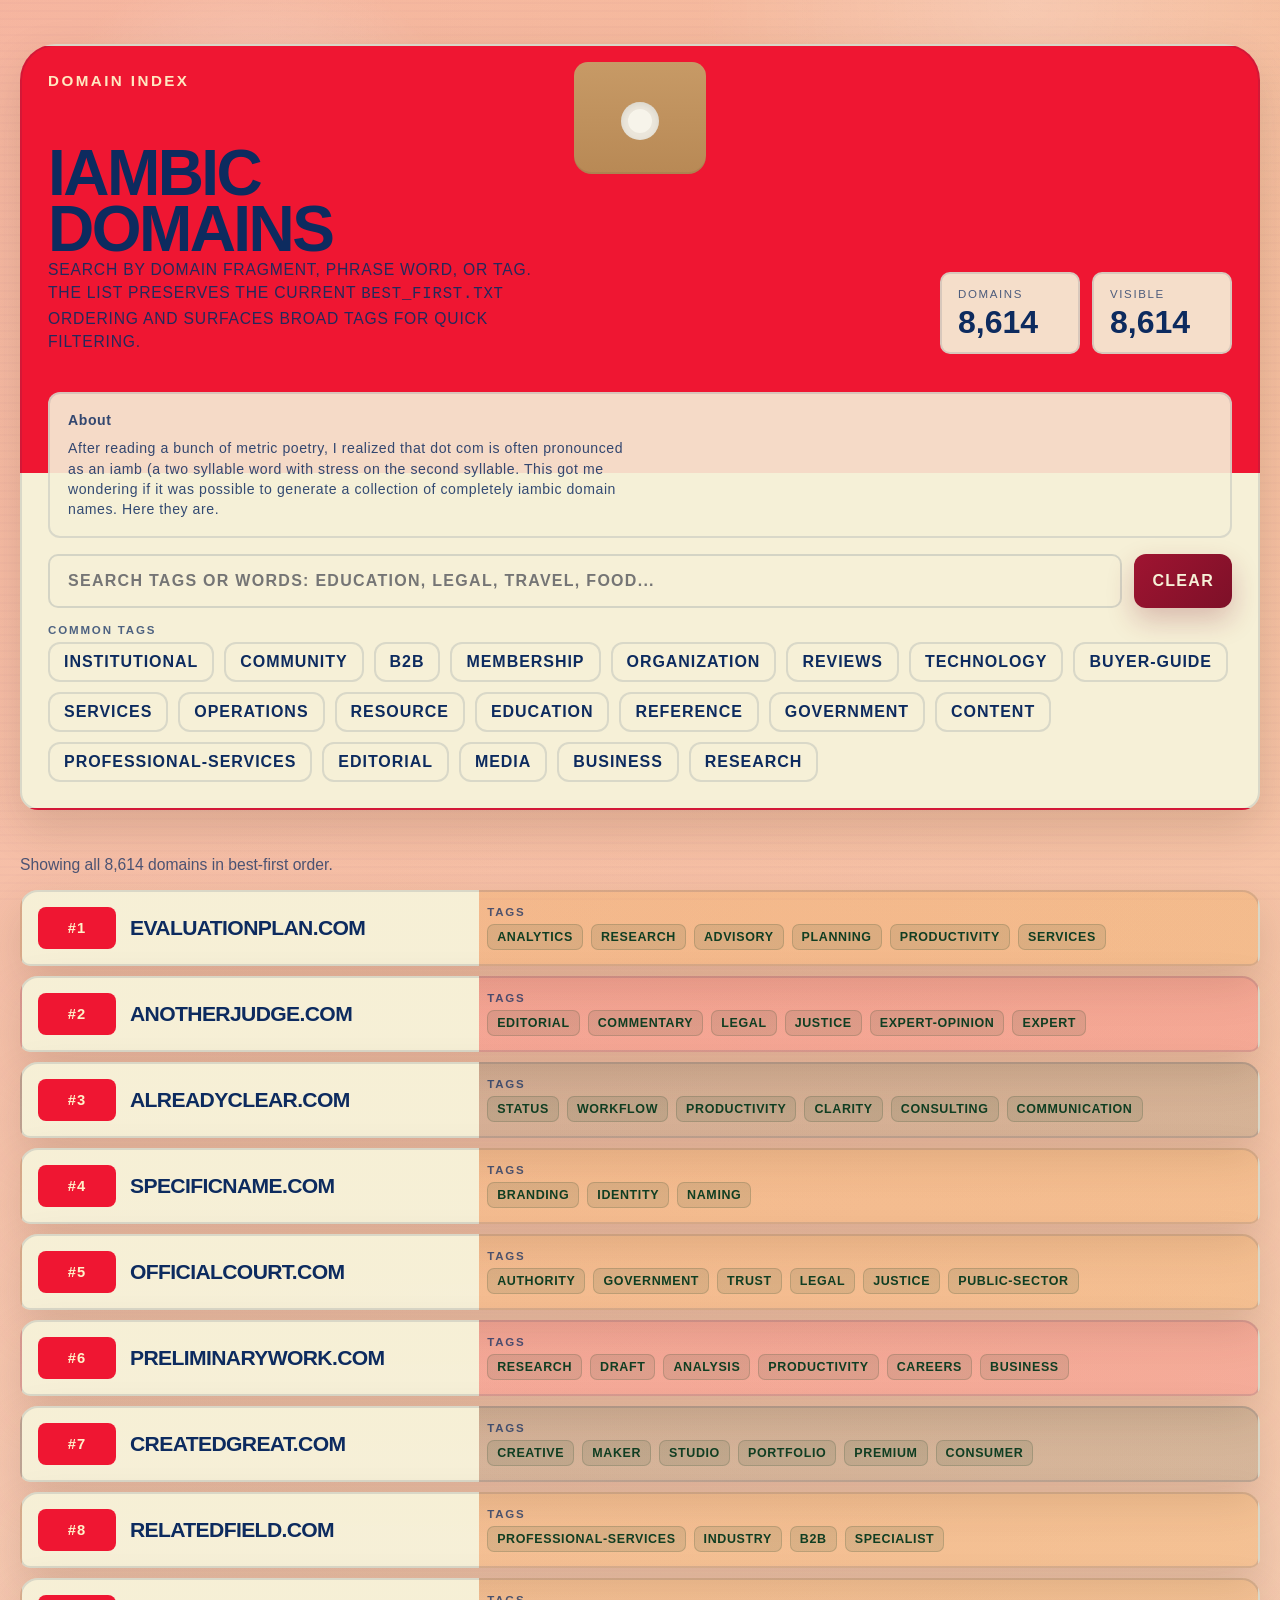
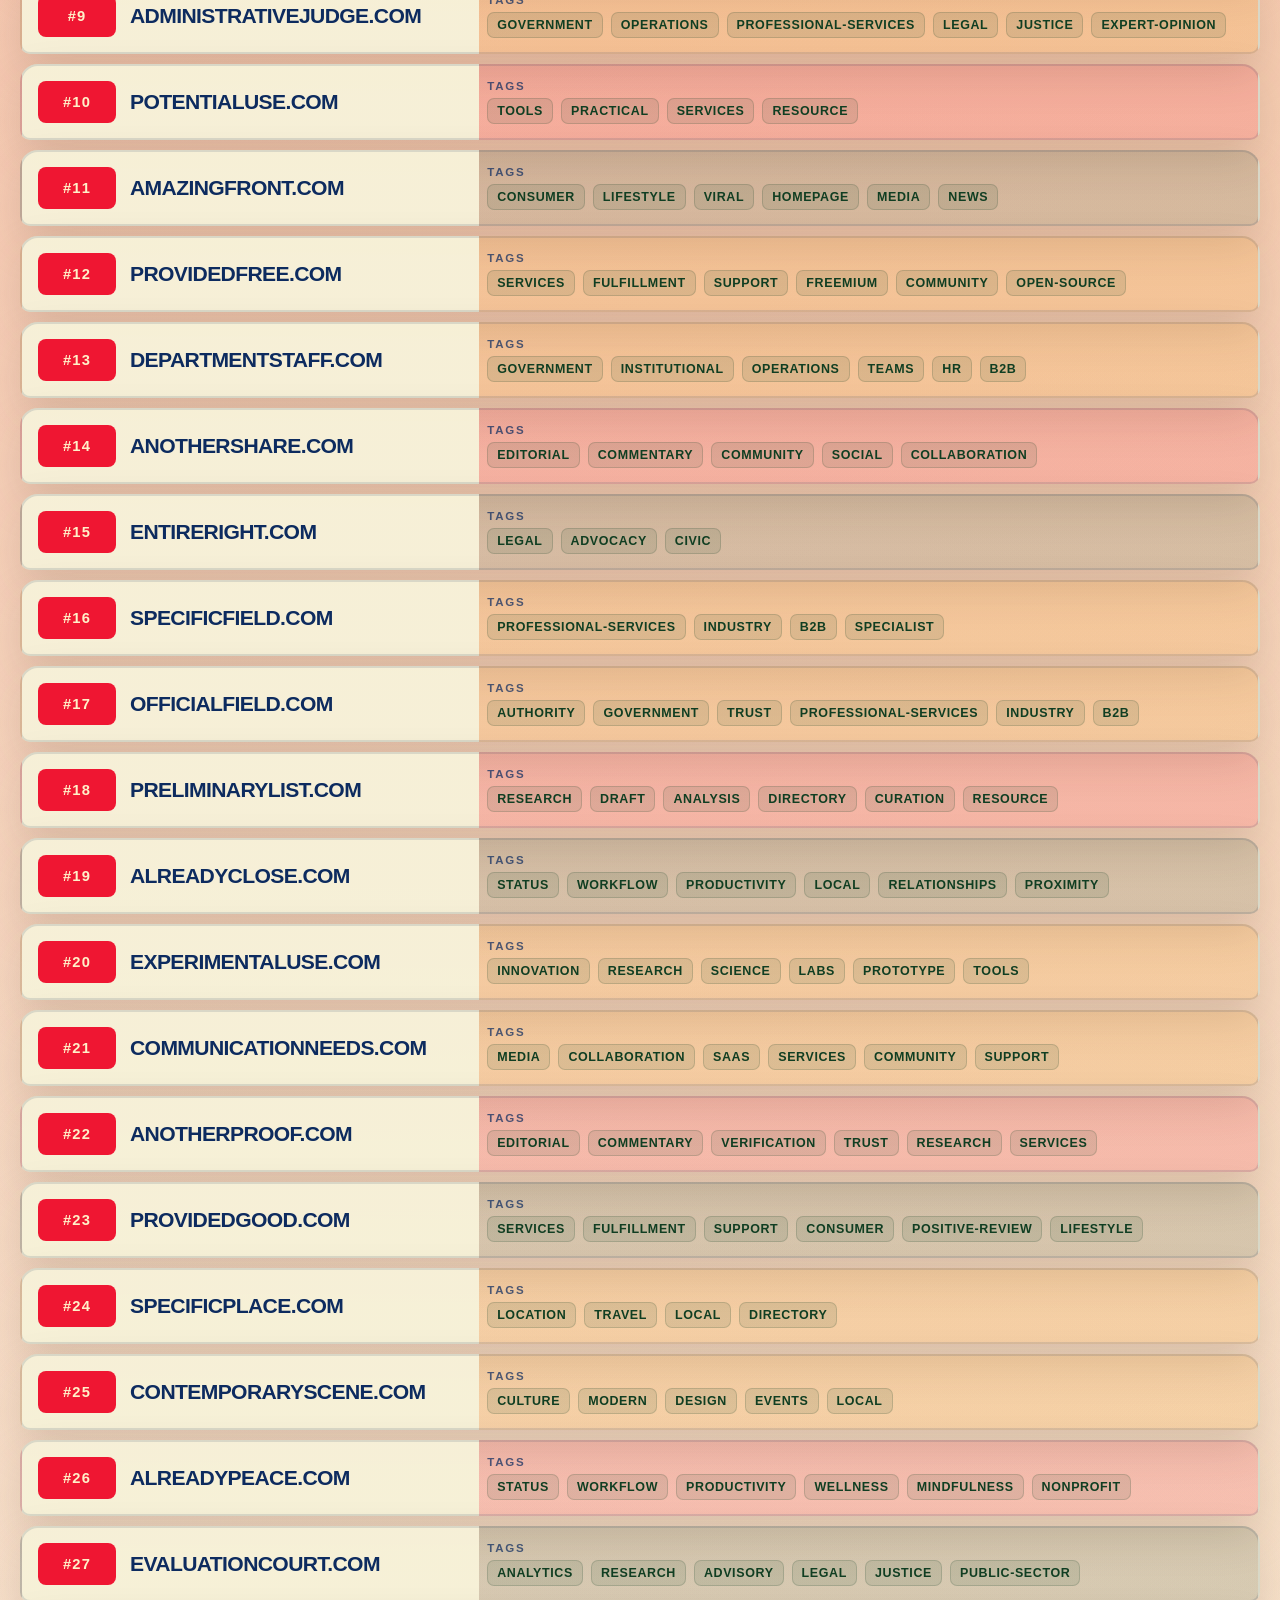
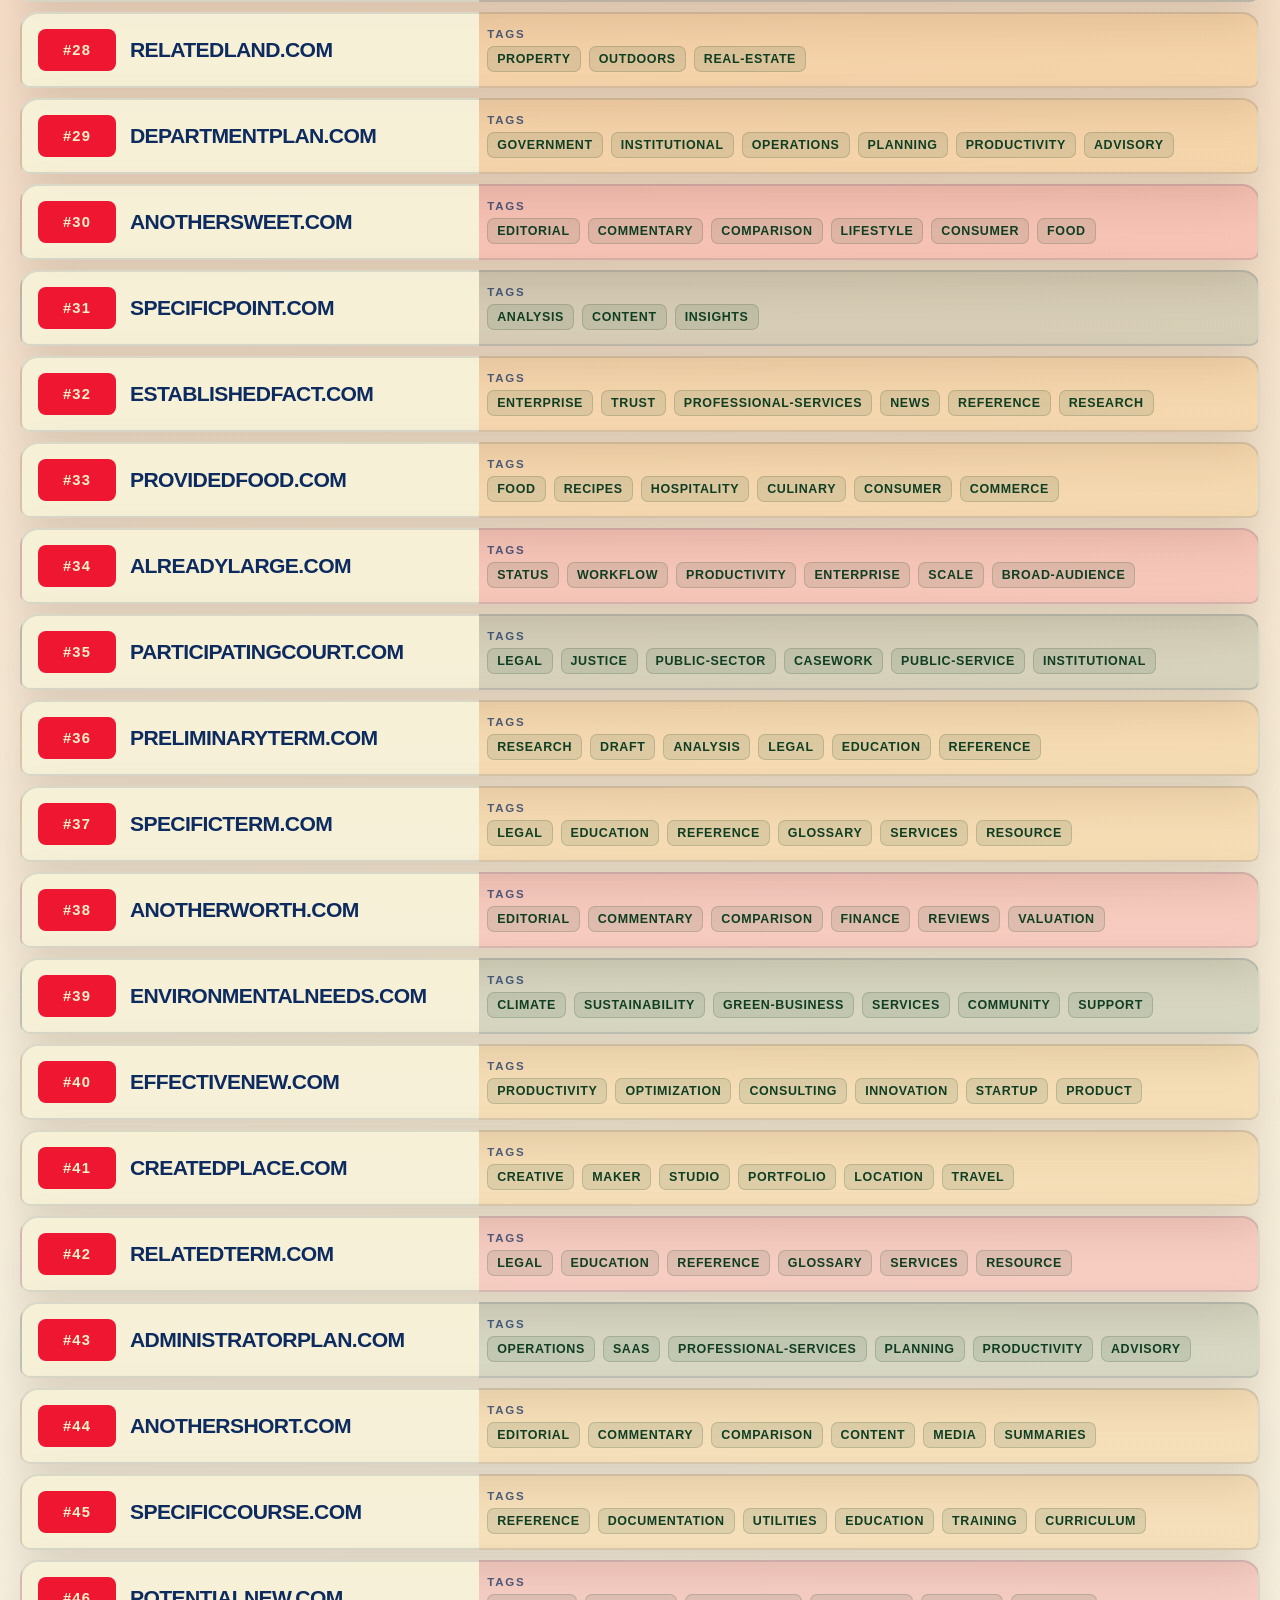
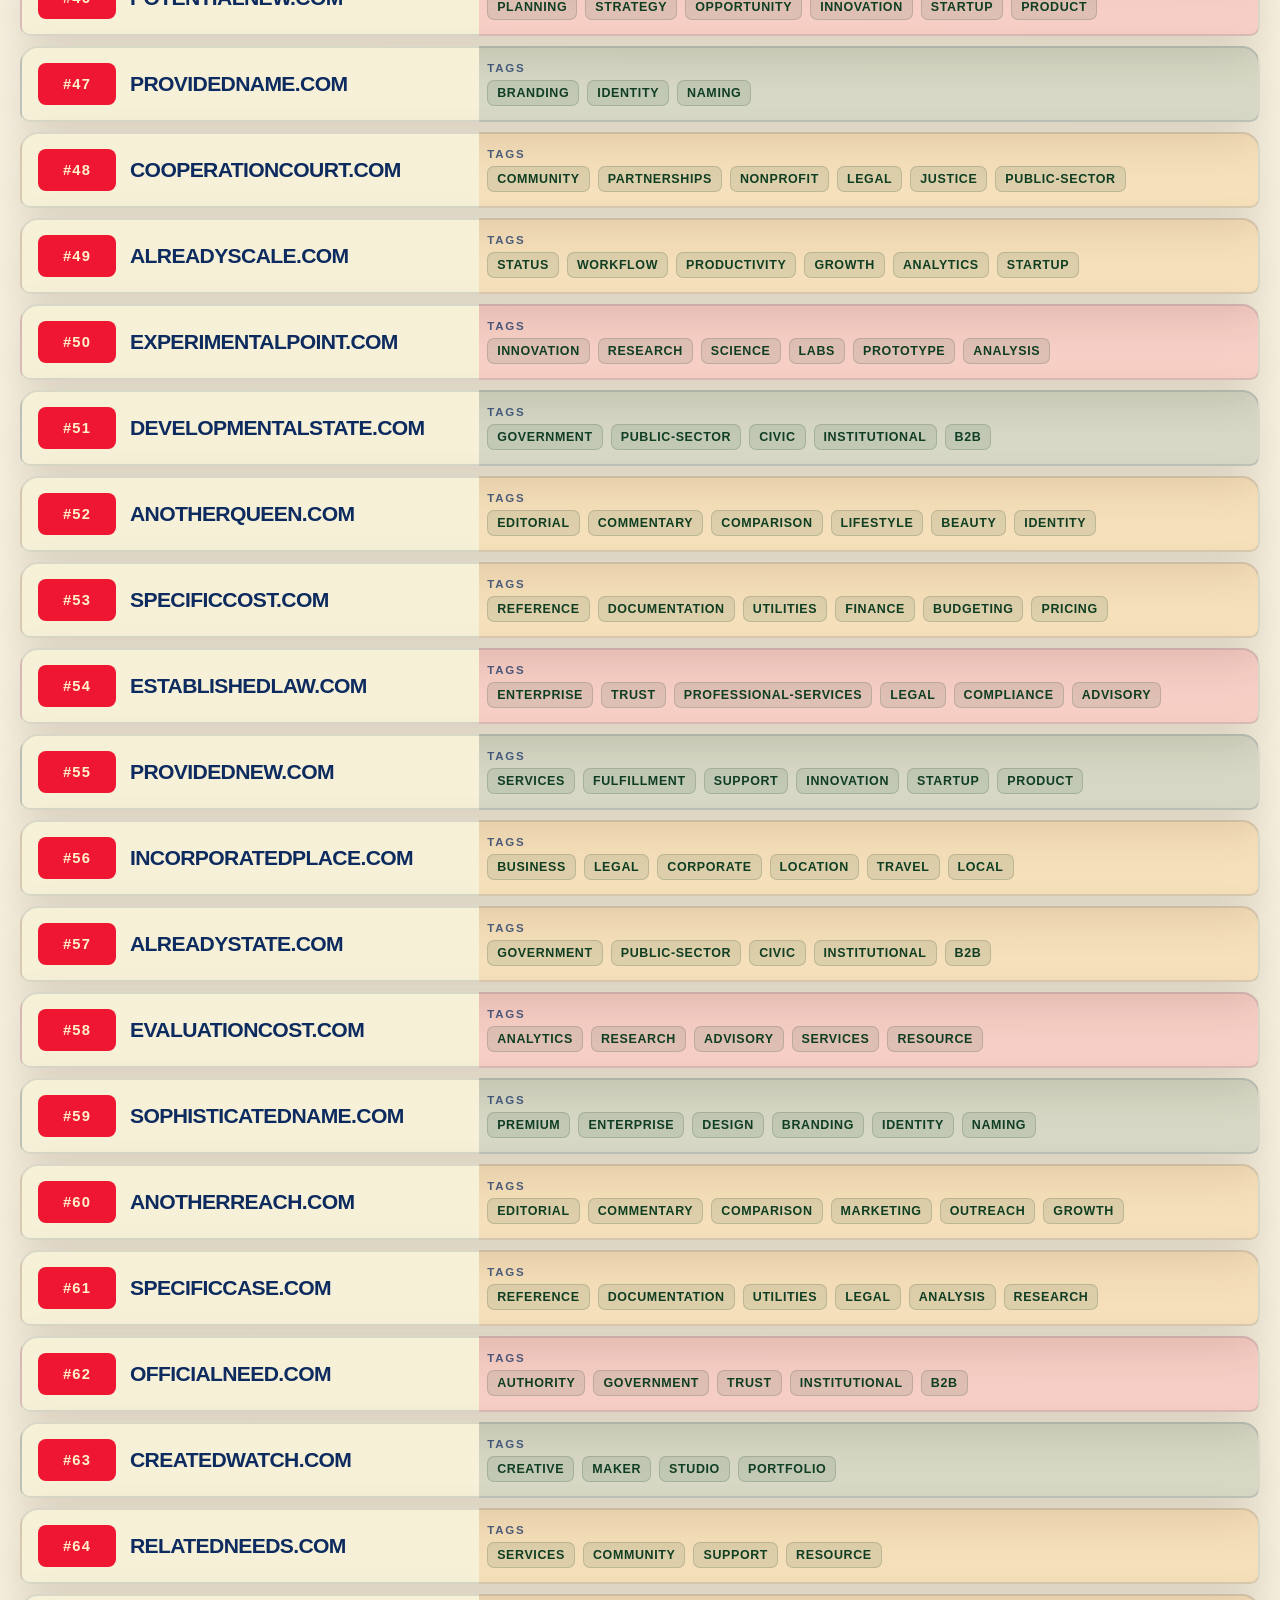
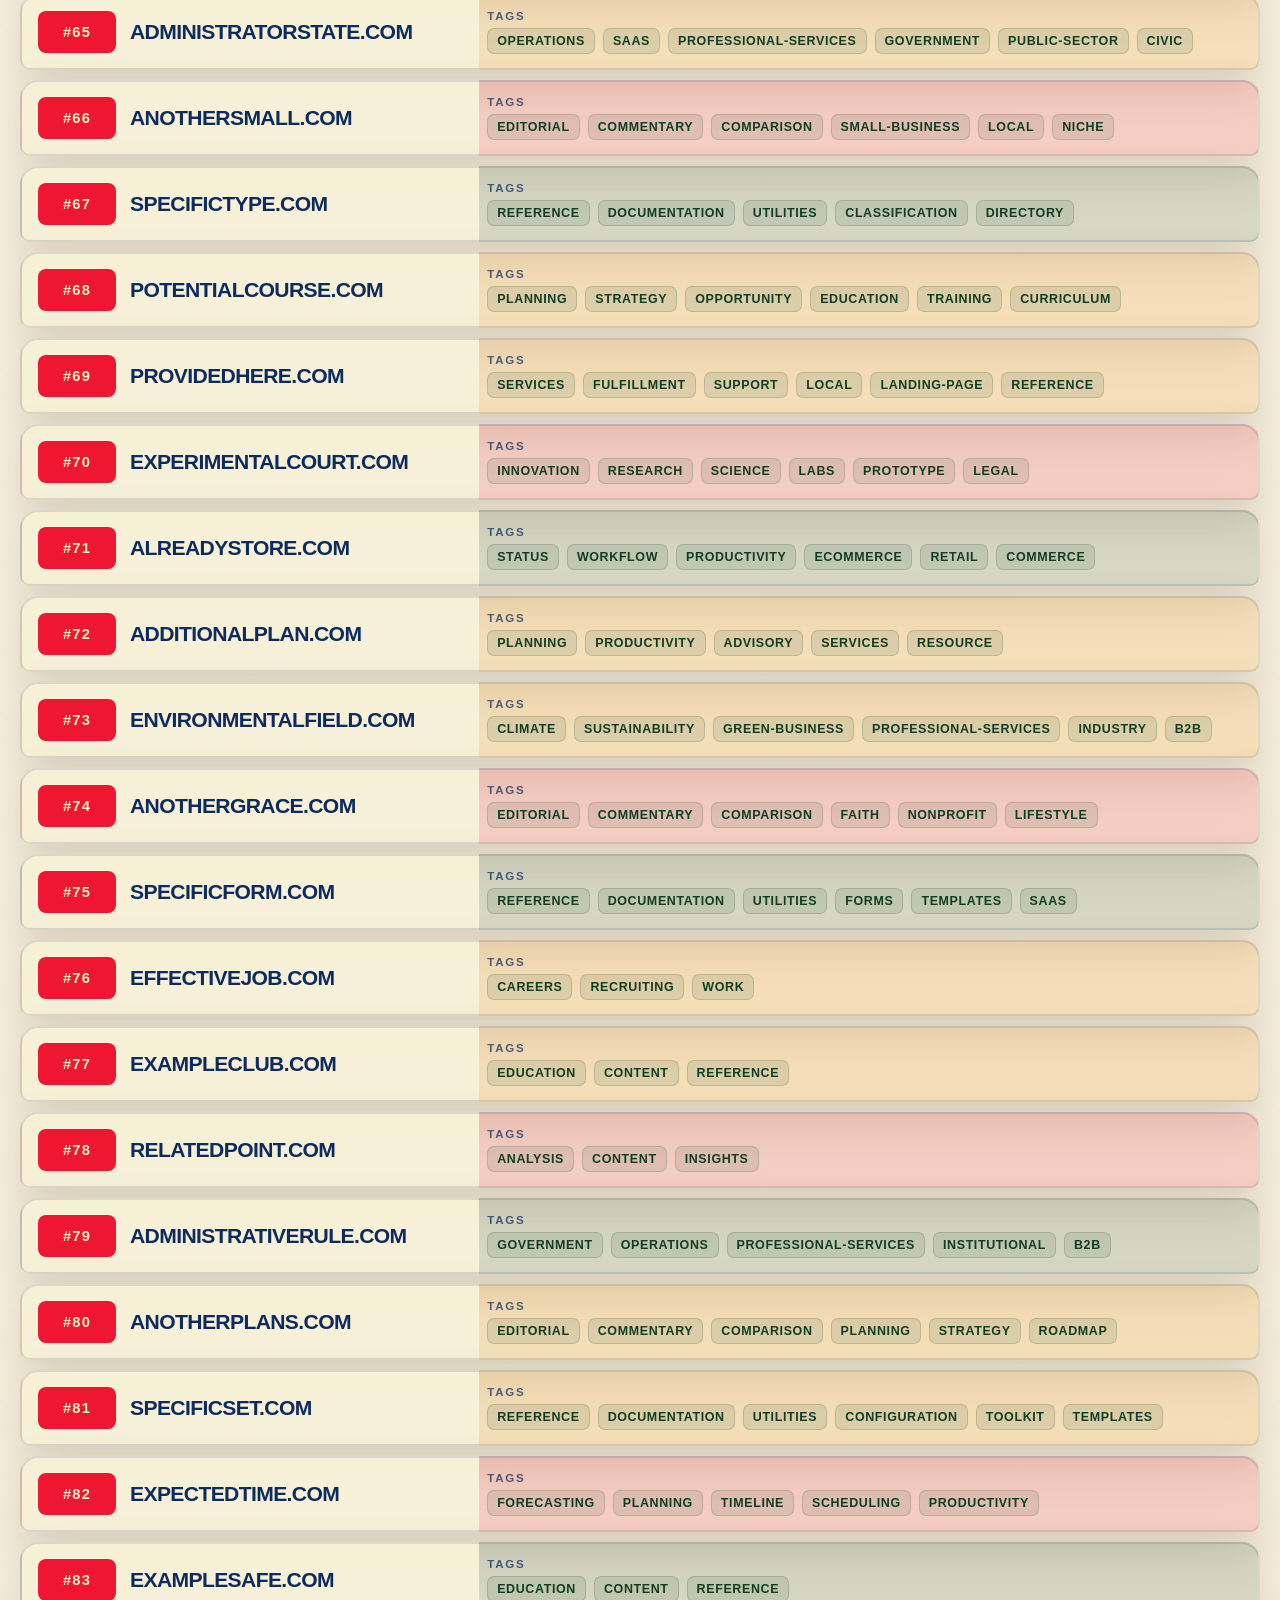
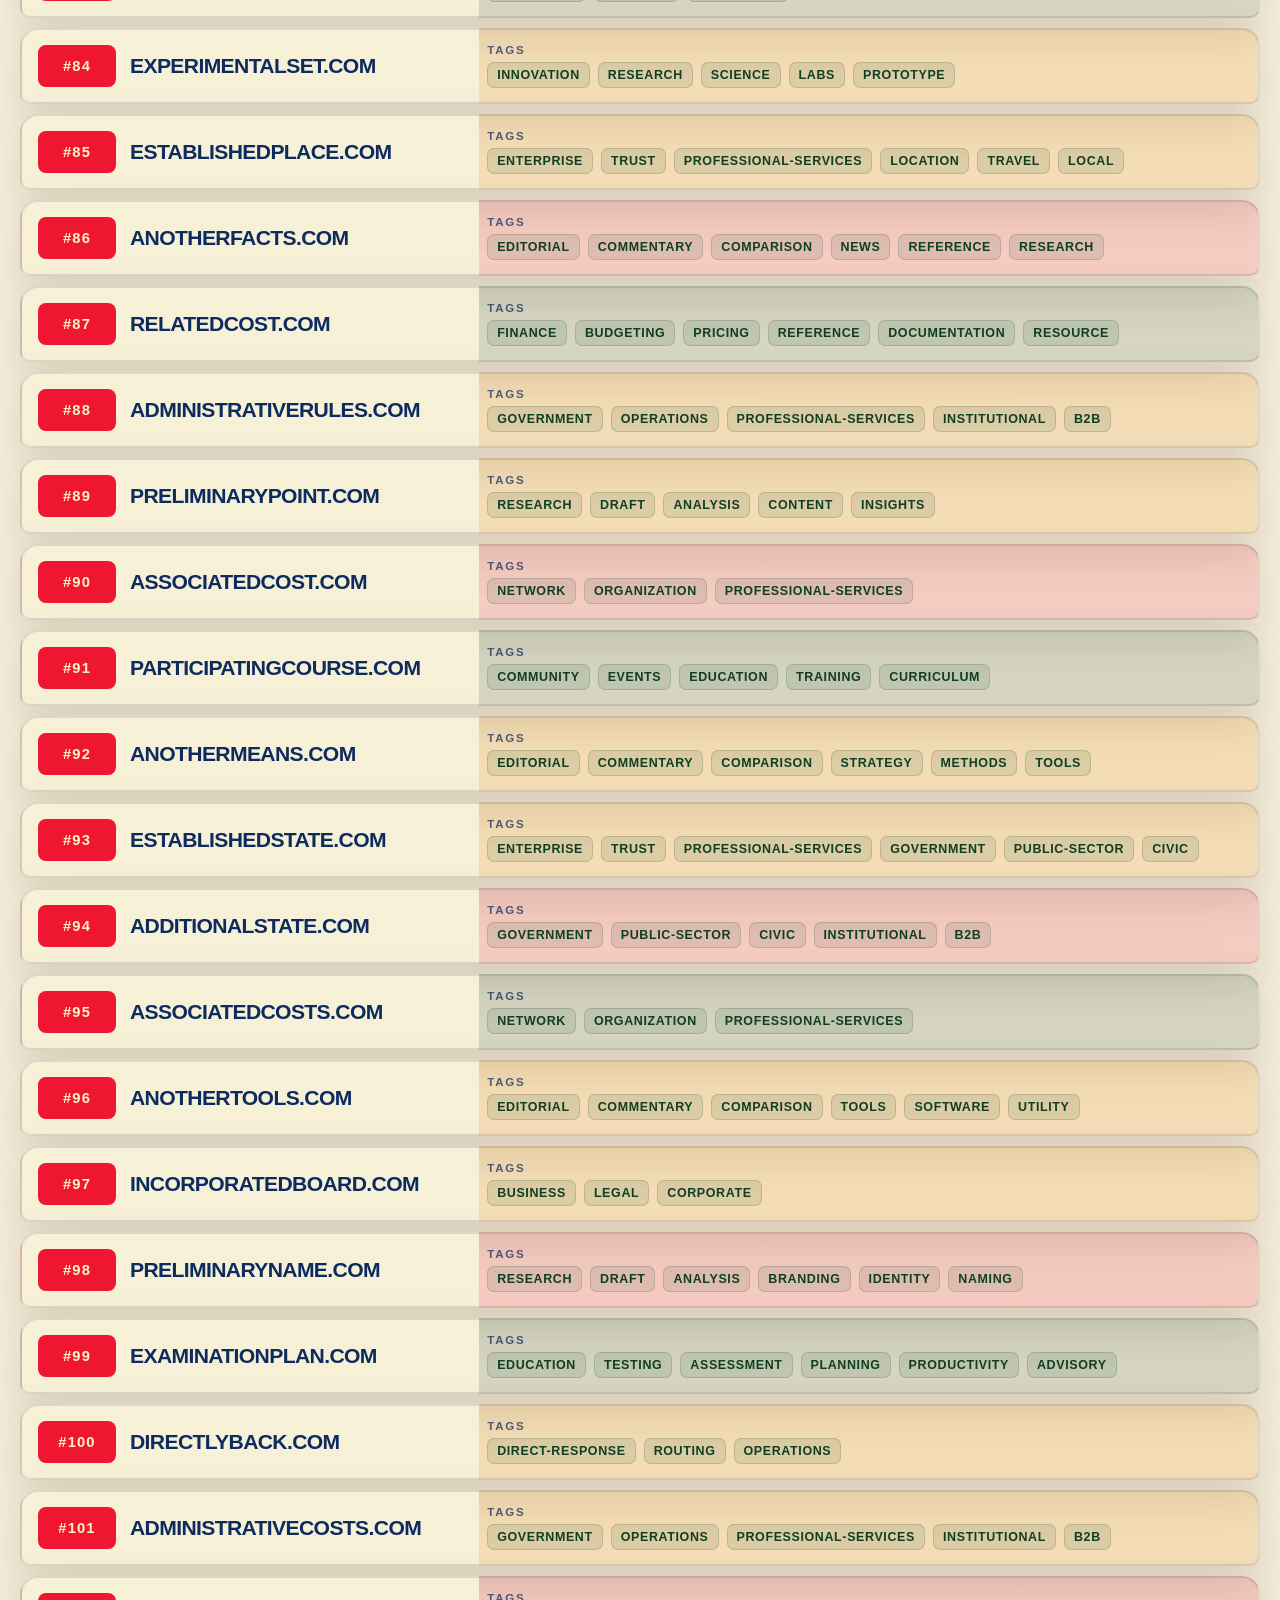
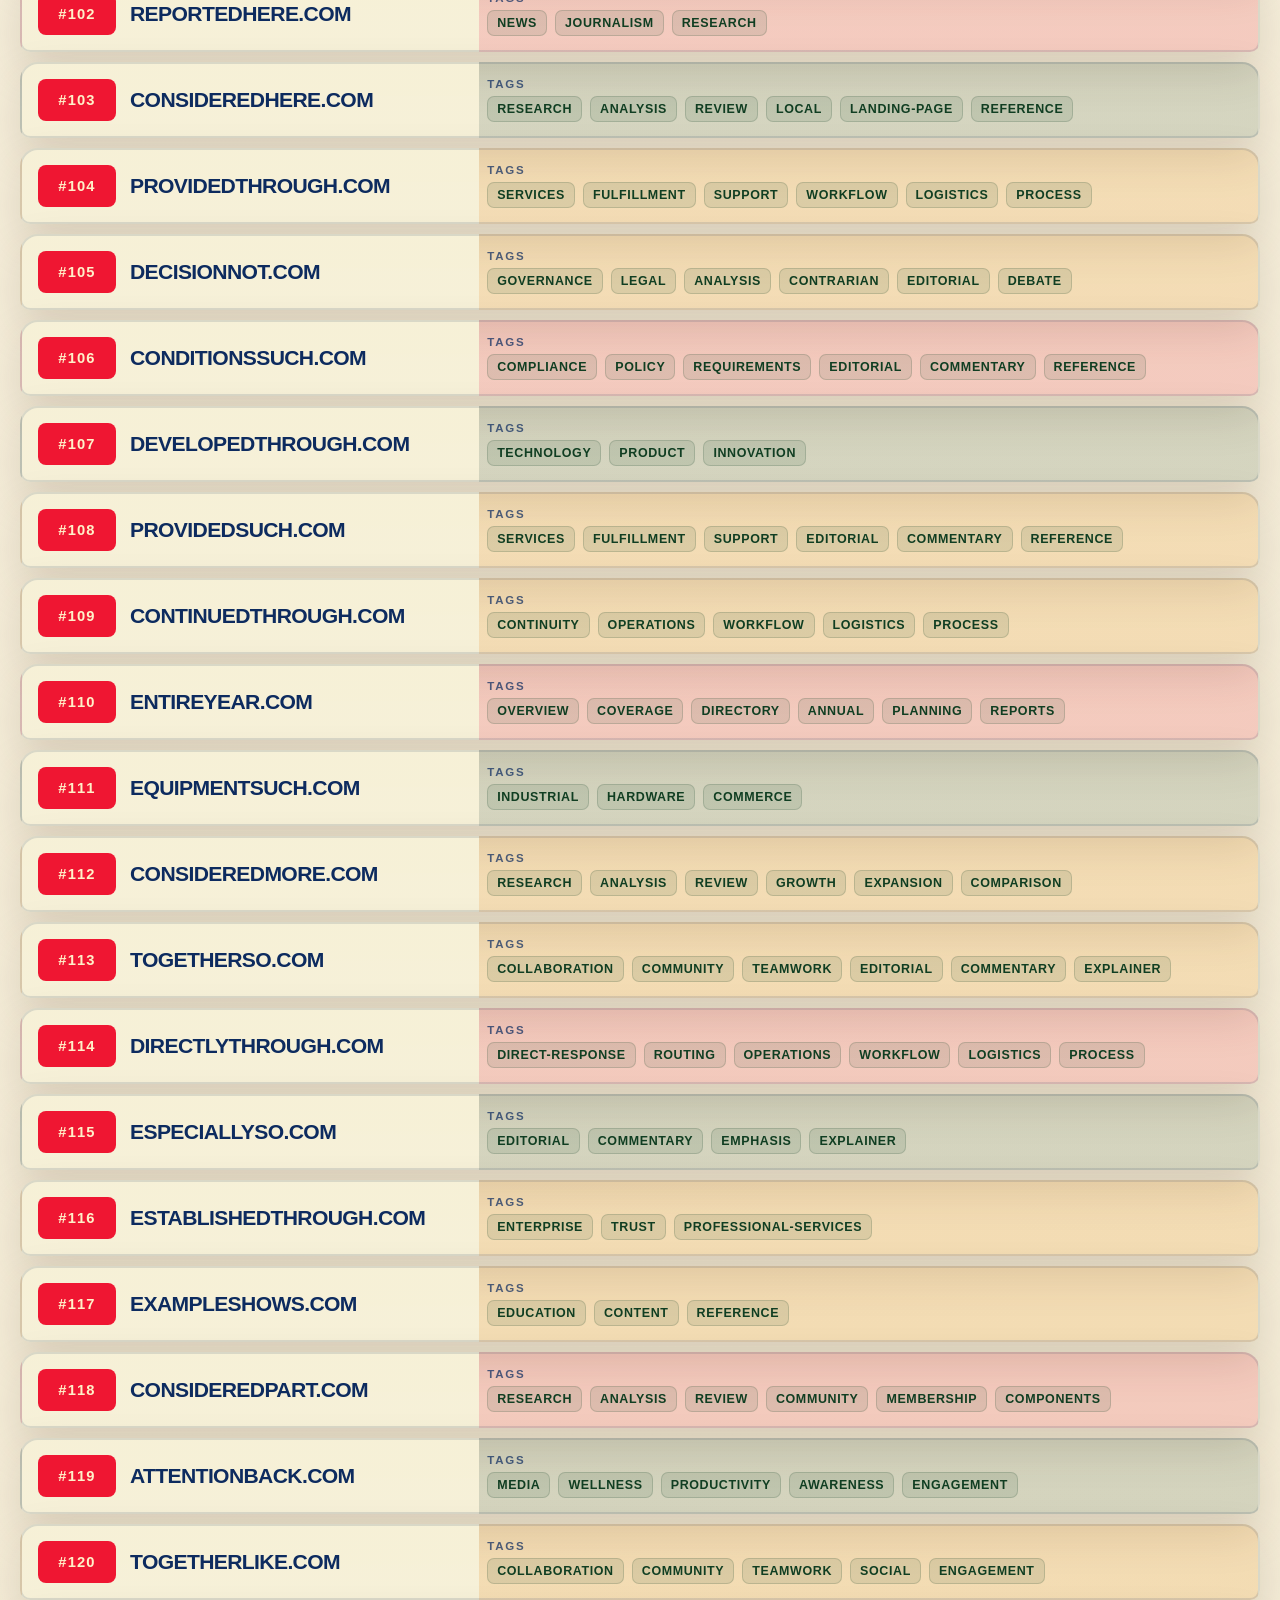
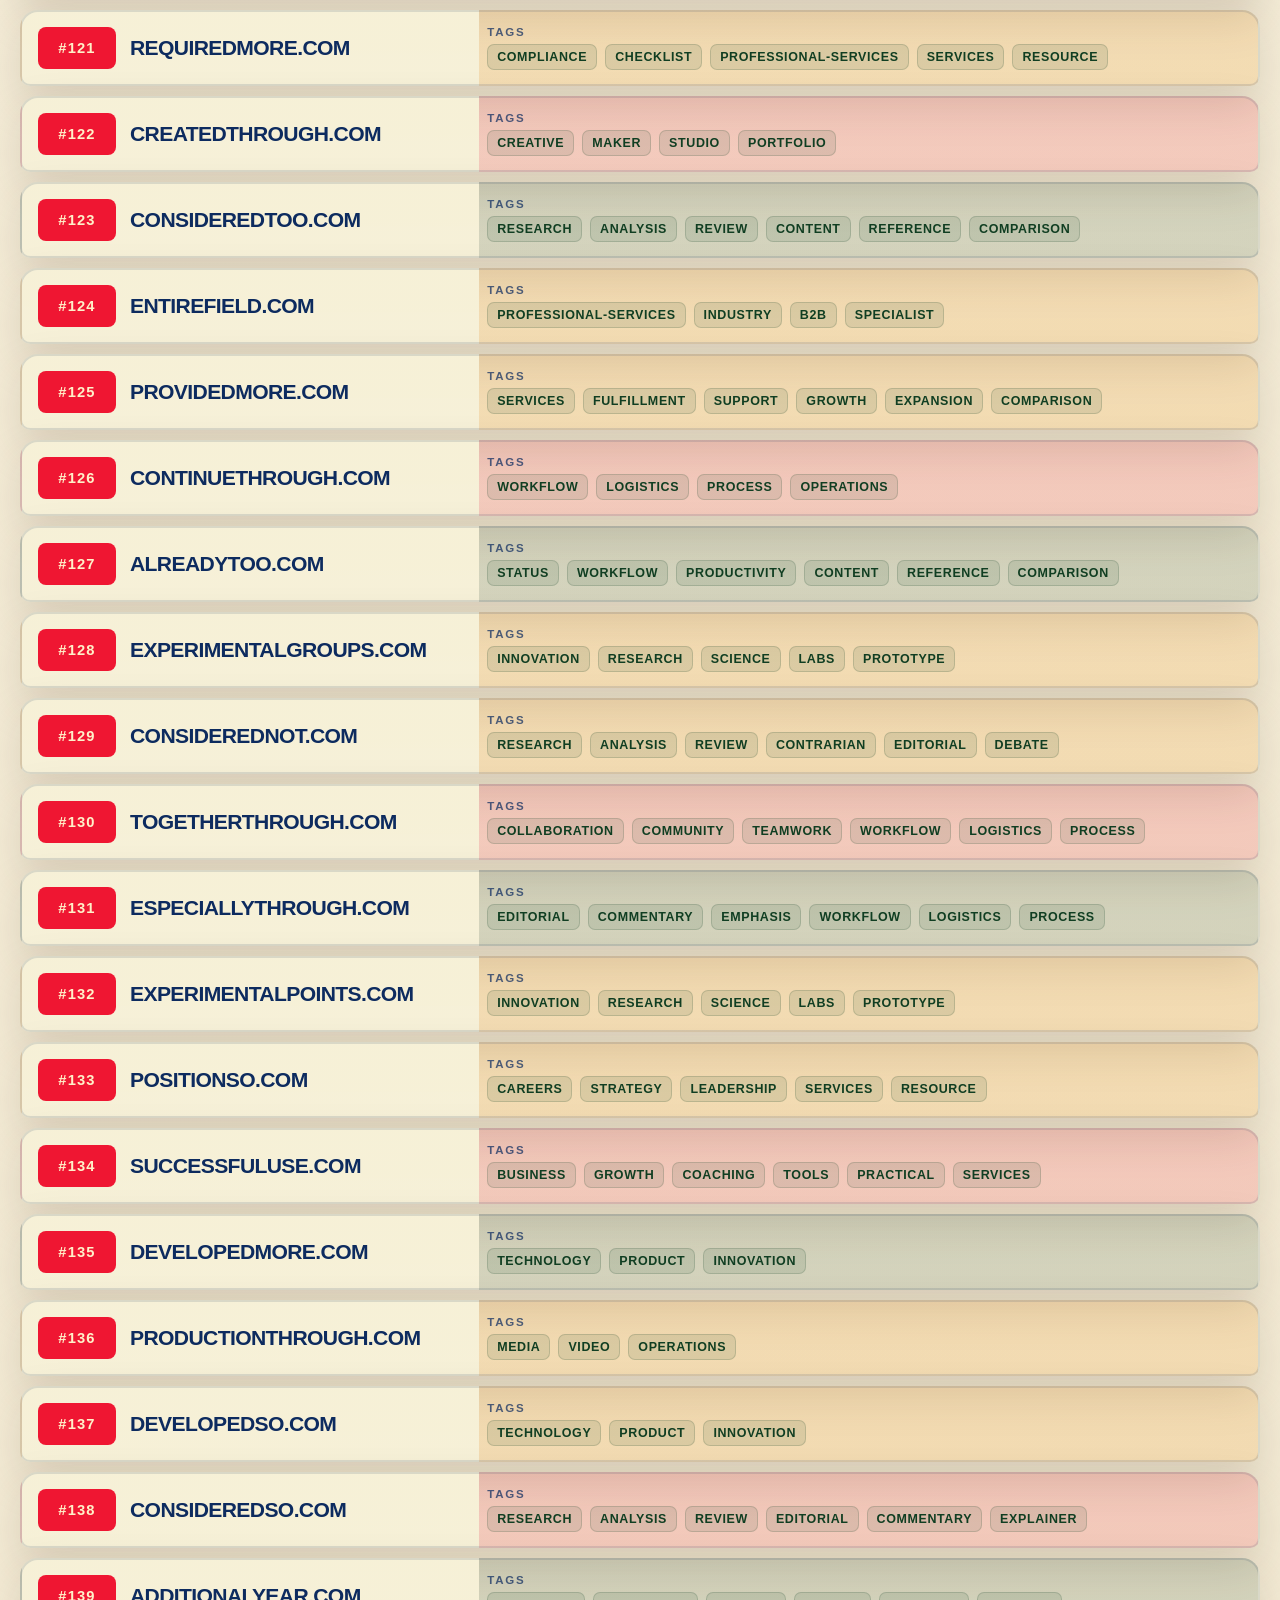
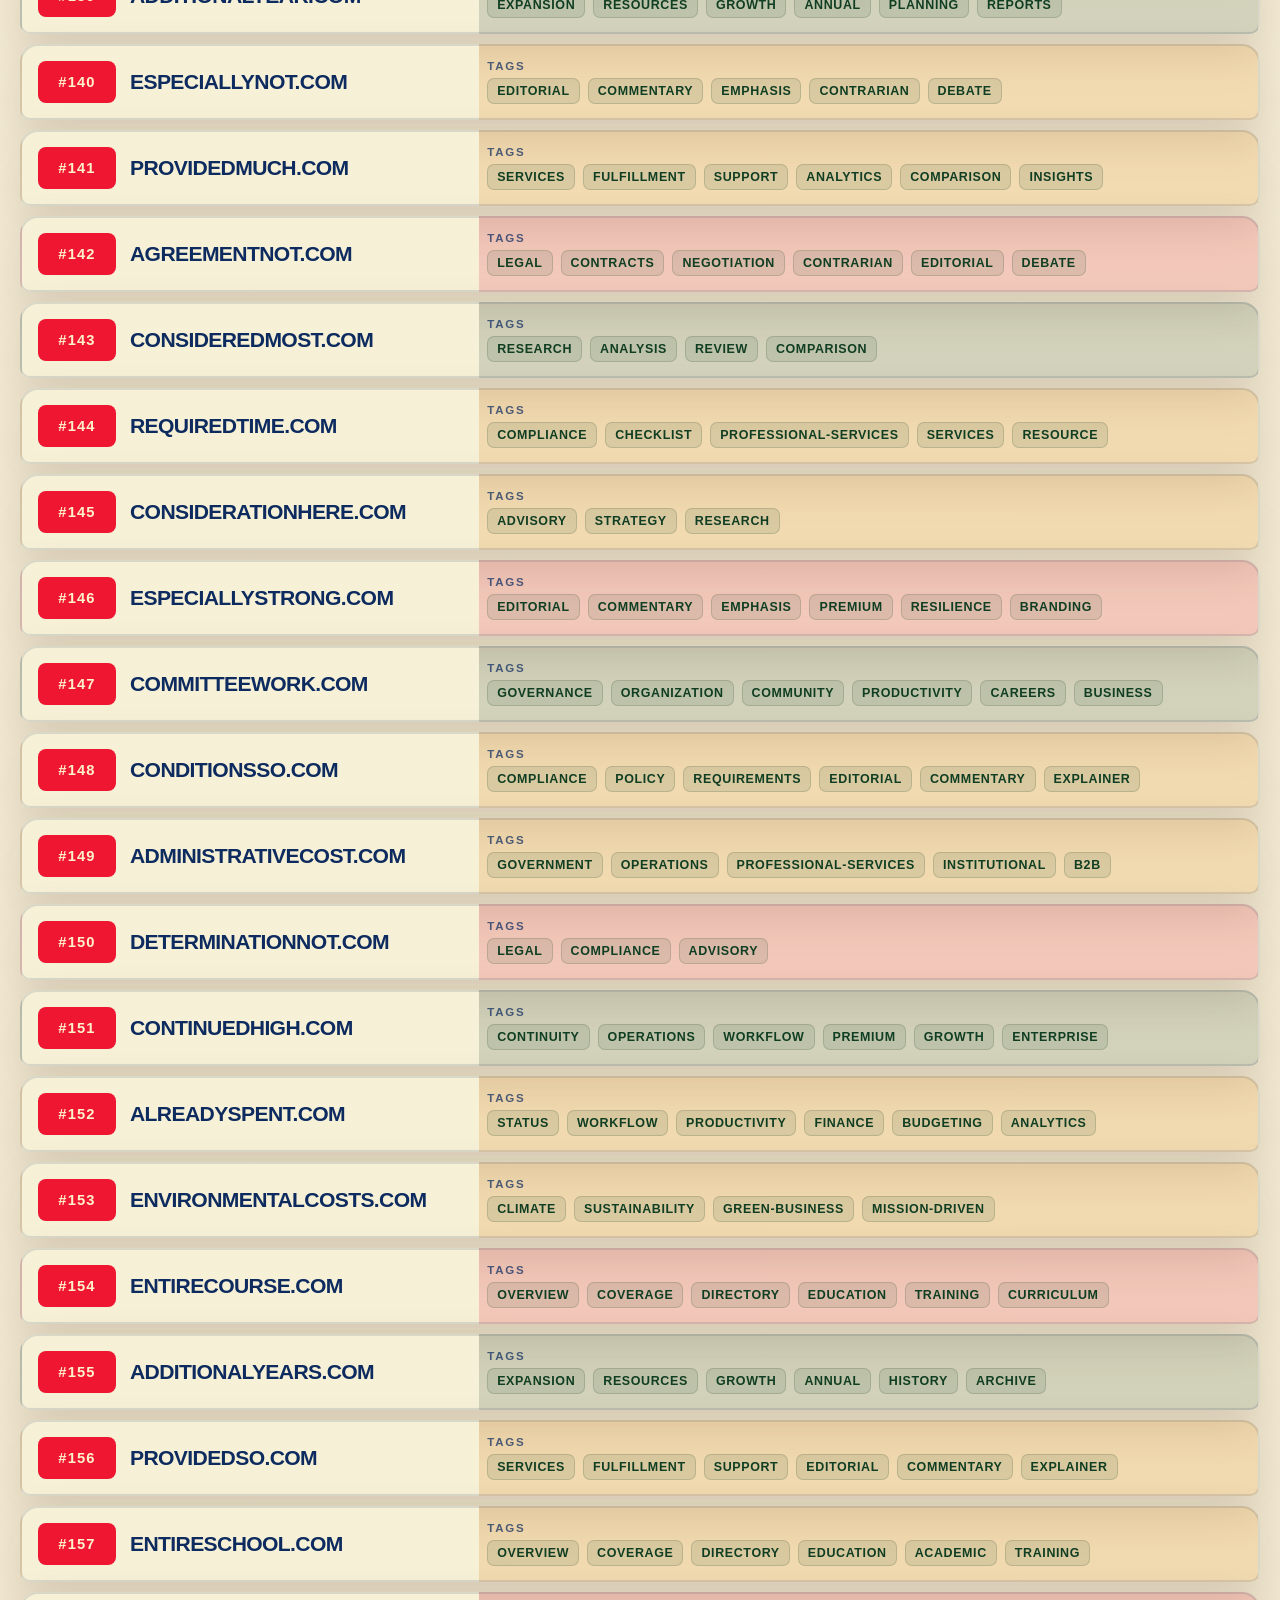
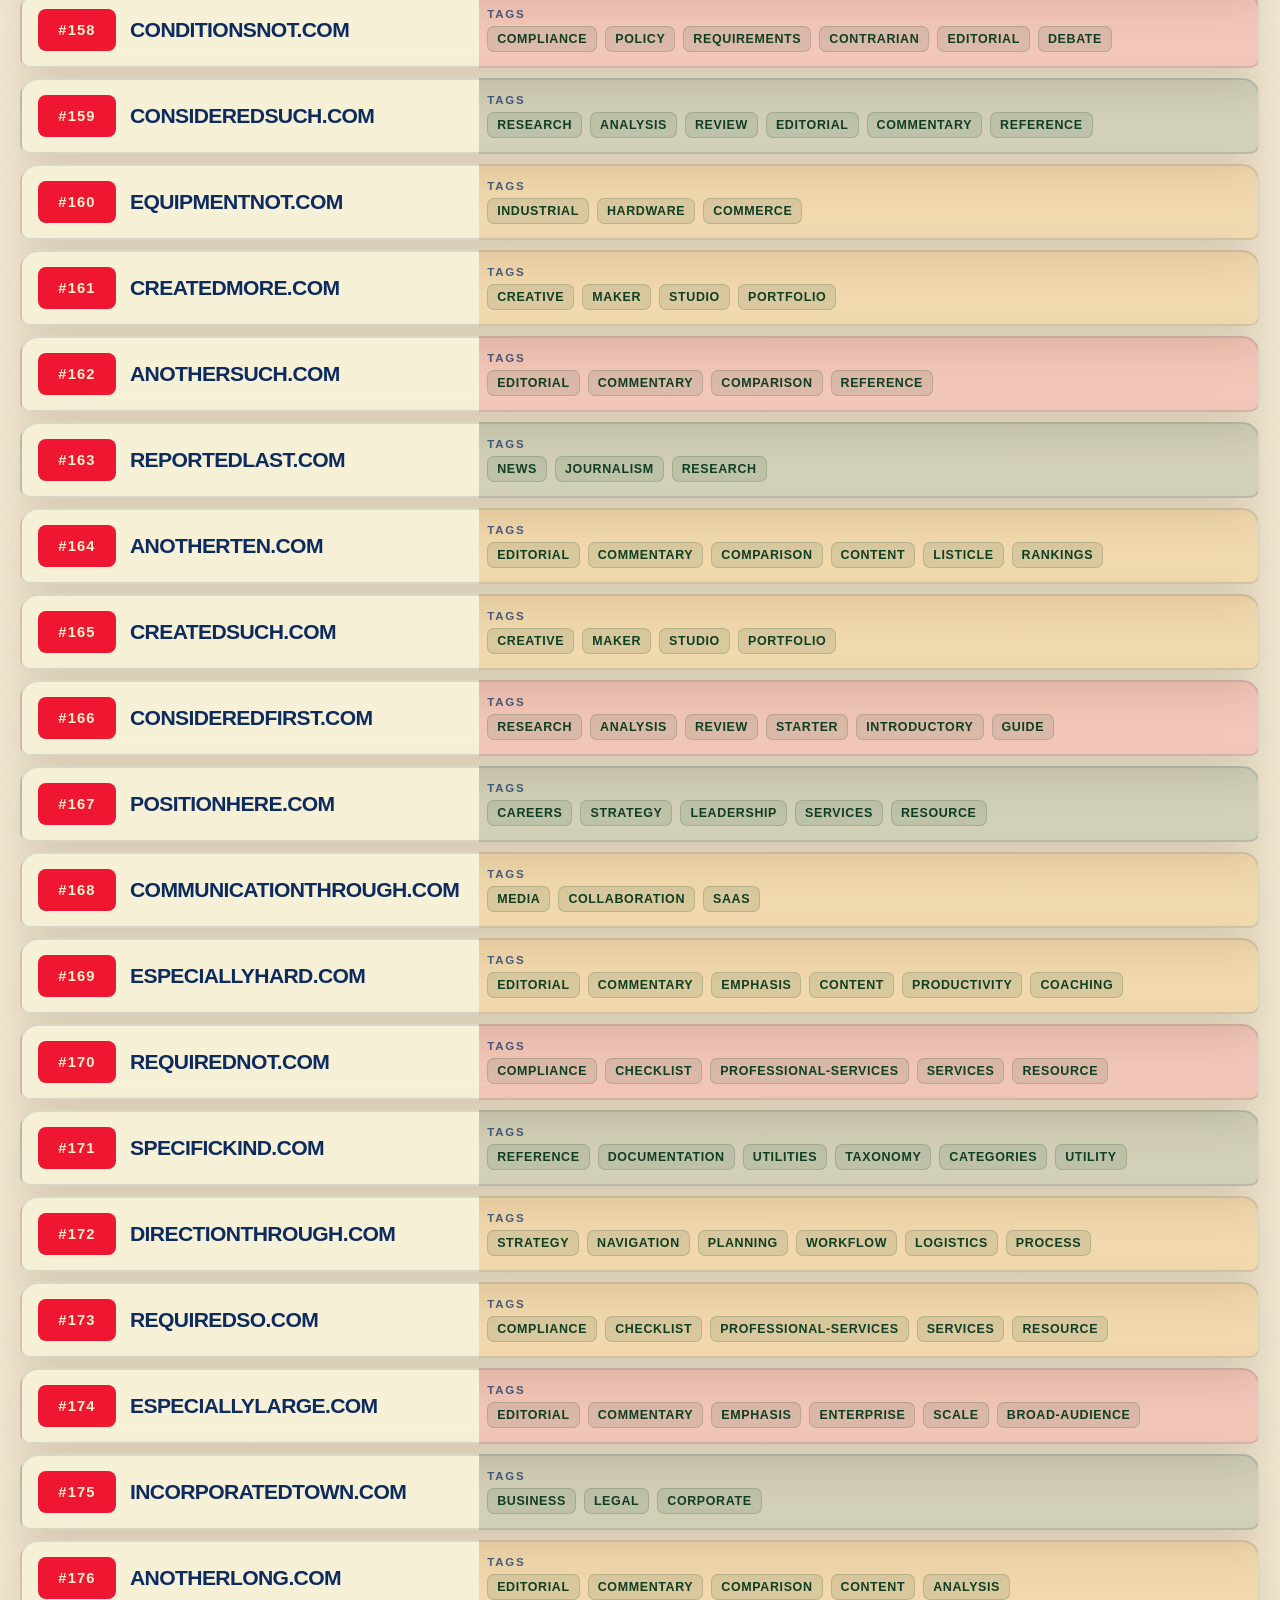
==== iambic_domains/index.html @ 36e42fda "Update about text" ====
<!doctype html>
<html lang="en">
<head>
  <meta charset="utf-8">
  <meta name="viewport" content="width=device-width, initial-scale=1">
  <title>Domain Browser</title>
  <style>
    :root {
      --paper: #f6f0d7;
      --paper-shadow: #e7dec0;
      --ticket-red: #ef1632;
      --ticket-orange: #eda034;
      --ticket-ink: #0d2b5f;
      --ticket-green: #103e22;
      --ticket-stamp: #9f1431;
      --ticket-brown: #b88955;
      --ticket-brown-dark: #8b623a;
      --line: rgba(13, 43, 95, 0.18);
      --muted: rgba(13, 43, 95, 0.72);
      --shadow: 0 18px 45px rgba(71, 45, 22, 0.16);
      --radius: 18px;
      --maxw: 1240px;
    }

    * {
      box-sizing: border-box;
    }

    html {
      scroll-behavior: smooth;
    }

    body {
      margin: 0;
      min-height: 100vh;
      color: var(--ticket-ink);
      background:
        radial-gradient(circle at top left, rgba(239, 22, 50, 0.22), transparent 26%),
        radial-gradient(circle at top right, rgba(237, 160, 52, 0.32), transparent 30%),
        linear-gradient(180deg, #fbf7ea 0%, #f2e8cf 100%);
      font-family: "Arial Narrow", "Helvetica Neue Condensed", "Franklin Gothic Medium", "Impact", sans-serif;
    }

    body::before {
      content: "";
      position: fixed;
      inset: 0;
      pointer-events: none;
      background:
        radial-gradient(circle at 20% 20%, rgba(255, 255, 255, 0.55), transparent 18%),
        radial-gradient(circle at 80% 0%, rgba(255, 255, 255, 0.35), transparent 24%),
        repeating-linear-gradient(
          0deg,
          rgba(13, 43, 95, 0.02) 0,
          rgba(13, 43, 95, 0.02) 2px,
          transparent 2px,
          transparent 8px
        );
      opacity: 0.6;
    }

    .shell {
      width: min(calc(100% - 32px), var(--maxw));
      margin: 0 auto;
      padding: 28px 0 48px;
    }

    .hero {
      padding: 16px 0 18px;
    }

    .hero-panel {
      position: relative;
      overflow: hidden;
      border: 2px solid rgba(13, 43, 95, 0.12);
      border-radius: 36px 36px 18px 18px;
      padding: 26px;
      background:
        linear-gradient(180deg, var(--ticket-red) 0 56%, var(--paper) 56% 100%);
      box-shadow: var(--shadow);
    }

    .hero-panel::before {
      content: "";
      position: absolute;
      top: 16px;
      left: 50%;
      width: 132px;
      height: 112px;
      transform: translateX(-50%);
      border-radius: 14px 14px 18px 18px;
      background: linear-gradient(180deg, #c79a66, var(--ticket-brown));
      box-shadow: inset 0 -2px 0 rgba(0, 0, 0, 0.06);
    }

    .hero-panel::after {
      content: "";
      position: absolute;
      top: 56px;
      left: 50%;
      width: 38px;
      height: 38px;
      transform: translateX(-50%);
      border-radius: 50%;
      background: #f7f4ea;
      box-shadow:
        0 0 0 7px rgba(95, 68, 41, 0.08) inset,
        0 2px 6px rgba(0, 0, 0, 0.08) inset;
    }

    .eyebrow {
      position: relative;
      z-index: 1;
      margin: 0 0 56px;
      font-size: 0.95rem;
      letter-spacing: 0.16em;
      text-transform: uppercase;
      color: #ffe8c1;
      font-weight: 700;
    }

    h1 {
      position: relative;
      z-index: 1;
      margin: 0;
      font-family: "Arial Black", "Arial Narrow", "Helvetica Neue Condensed", sans-serif;
      font-size: clamp(2.5rem, 5vw, 5.5rem);
      line-height: 0.88;
      letter-spacing: -0.04em;
      text-transform: uppercase;
      max-width: 8ch;
      color: var(--ticket-ink);
    }

    .hero-copy {
      display: grid;
      gap: 18px;
      grid-template-columns: minmax(0, 1.2fr) minmax(280px, 0.8fr);
      align-items: end;
    }

    .hero-copy p {
      position: relative;
      z-index: 1;
      margin: 0;
      color: rgba(13, 43, 95, 0.9);
      font-size: 0.98rem;
      line-height: 1.5;
      max-width: 58ch;
      text-transform: uppercase;
      letter-spacing: 0.05em;
    }

    .meta {
      display: flex;
      flex-wrap: wrap;
      gap: 12px;
      justify-content: flex-end;
    }

    .meta-card {
      position: relative;
      z-index: 1;
      min-width: 140px;
      padding: 14px 16px;
      border-radius: 10px;
      background: rgba(246, 240, 215, 0.92);
      border: 2px solid rgba(13, 43, 95, 0.12);
    }

    .meta-label {
      display: block;
      margin-bottom: 6px;
      font-size: 0.72rem;
      text-transform: uppercase;
      letter-spacing: 0.14em;
      color: var(--muted);
    }

    .meta-value {
      font-size: 2rem;
      font-weight: 700;
      line-height: 1;
    }

    .controls {
      display: grid;
      gap: 16px;
      margin-top: 20px;
    }

    .about-block {
      display: grid;
      gap: 8px;
      margin-top: 18px;
      padding: 16px 18px;
      border-radius: 12px;
      border: 2px solid rgba(13, 43, 95, 0.12);
      background: rgba(246, 240, 215, 0.9);
      position: relative;
      z-index: 1;
    }

    .about-block p {
      margin: 0;
      max-width: 72ch;
      color: rgba(13, 43, 95, 0.84);
      font-size: 0.88rem;
      line-height: 1.45;
      letter-spacing: 0.04em;
      text-transform: none;
    }

    .search-row {
      display: grid;
      grid-template-columns: minmax(0, 1fr) auto;
      gap: 12px;
    }

    .search {
      width: 100%;
      padding: 16px 18px;
      border-radius: 10px;
      border: 2px solid rgba(13, 43, 95, 0.14);
      background: rgba(246, 240, 215, 0.96);
      color: var(--ticket-ink);
      font-size: 1rem;
      font-family: inherit;
      font-weight: 700;
      letter-spacing: 0.08em;
      text-transform: uppercase;
      outline: none;
      transition: border-color 140ms ease, box-shadow 140ms ease, transform 140ms ease;
    }

    .search:focus {
      border-color: var(--ticket-stamp);
      box-shadow: 0 0 0 4px rgba(159, 20, 49, 0.12);
      transform: translateY(-1px);
    }

    button {
      font: inherit;
      cursor: pointer;
      border: 0;
    }

    .clear-btn {
      padding: 0 18px;
      border-radius: 12px;
      color: var(--paper);
      background: linear-gradient(135deg, var(--ticket-stamp) 0%, #7d1028 100%);
      box-shadow: 0 12px 28px rgba(125, 16, 40, 0.24);
      font-weight: 700;
      text-transform: uppercase;
      letter-spacing: 0.08em;
    }

    .chip-row {
      display: flex;
      flex-wrap: wrap;
      gap: 10px;
    }

    .chip {
      padding: 9px 14px;
      border-radius: 12px;
      border: 2px solid rgba(13, 43, 95, 0.12);
      background: rgba(246, 240, 215, 0.96);
      color: var(--ticket-ink);
      font-weight: 700;
      text-transform: uppercase;
      letter-spacing: 0.06em;
      transition: transform 120ms ease, background 120ms ease, border-color 120ms ease;
    }

    .chip:hover,
    .chip:focus-visible {
      transform: translateY(-1px);
      border-color: rgba(159, 20, 49, 0.32);
      background: #fff3d0;
      outline: none;
    }

    .chip.is-active {
      background: rgba(239, 22, 50, 0.12);
      border-color: rgba(159, 20, 49, 0.34);
      color: var(--ticket-stamp);
    }

    .results-header {
      display: flex;
      flex-wrap: wrap;
      justify-content: space-between;
      gap: 14px;
      align-items: baseline;
      margin: 28px 0 16px;
    }

    .results-title {
      margin: 0;
      font-size: 1.05rem;
      letter-spacing: 0.16em;
      text-transform: uppercase;
      color: var(--muted);
      font-weight: 700;
    }

    .results-count {
      font-size: 0.98rem;
      color: var(--muted);
    }

    .results {
      display: grid;
      gap: 10px;
    }

    .row {
      display: grid;
      grid-template-columns: 78px minmax(260px, 1.25fr) minmax(0, 2.75fr);
      gap: 14px;
      align-items: center;
      padding: 14px 16px;
      border-radius: 18px 18px 10px 10px;
      background:
        linear-gradient(90deg, rgba(246, 240, 215, 0.98) 0 37%, rgba(237, 160, 52, 0.22) 37% 100%);
      border: 2px solid rgba(13, 43, 95, 0.12);
      box-shadow: var(--shadow);
      animation: rise 220ms ease both;
    }

    .row:nth-child(4n + 2) {
      background:
        linear-gradient(90deg, rgba(246, 240, 215, 0.98) 0 37%, rgba(239, 22, 50, 0.16) 37% 100%);
    }

    .row:nth-child(4n + 3) {
      background:
        linear-gradient(90deg, rgba(246, 240, 215, 0.98) 0 37%, rgba(16, 62, 34, 0.14) 37% 100%);
    }

    .rank {
      display: inline-flex;
      align-items: center;
      justify-content: center;
      min-height: 42px;
      padding: 6px 12px;
      border-radius: 8px;
      background: var(--ticket-red);
      color: #fff1c9;
      font-size: 0.92rem;
      font-weight: 700;
      white-space: nowrap;
      letter-spacing: 0.08em;
    }

    .domain-wrap {
      min-width: 0;
    }

    .domain {
      margin: 0;
      font-size: 1.32rem;
      line-height: 1;
      letter-spacing: -0.03em;
      text-transform: uppercase;
      word-break: break-word;
    }

    .phrase {
      margin: 4px 0 0;
      color: var(--muted);
      font-size: 0.82rem;
      letter-spacing: 0.08em;
      text-transform: uppercase;
      white-space: nowrap;
      overflow: hidden;
      text-overflow: ellipsis;
    }

    .section-label {
      margin: 0 0 6px;
      font-size: 0.72rem;
      letter-spacing: 0.16em;
      text-transform: uppercase;
      color: var(--muted);
      font-weight: 700;
    }

    .token-row {
      display: flex;
      flex-wrap: wrap;
      gap: 8px;
    }

    .token {
      display: inline-flex;
      align-items: center;
      min-height: 26px;
      padding: 5px 9px;
      border-radius: 7px;
      font-size: 0.78rem;
      line-height: 1;
      border: 1px solid rgba(13, 43, 95, 0.12);
      background: rgba(255, 251, 239, 0.9);
      text-transform: uppercase;
      letter-spacing: 0.05em;
      font-weight: 700;
    }

    .token.tag {
      background: rgba(16, 62, 34, 0.1);
      color: var(--ticket-green);
      border-color: rgba(16, 62, 34, 0.16);
    }

    .footer-actions {
      display: flex;
      justify-content: center;
      margin-top: 22px;
    }

    .load-more {
      min-width: 220px;
      padding: 14px 20px;
      border-radius: 12px;
      border: 2px solid rgba(13, 43, 95, 0.14);
      background: rgba(246, 240, 215, 0.96);
      color: var(--ticket-ink);
      box-shadow: var(--shadow);
      font-weight: 700;
      text-transform: uppercase;
      letter-spacing: 0.08em;
    }

    .empty {
      padding: 28px;
      border-radius: var(--radius);
      background: rgba(246, 240, 215, 0.84);
      border: 2px dashed rgba(13, 43, 95, 0.18);
      color: var(--muted);
      text-align: center;
      text-transform: uppercase;
      letter-spacing: 0.06em;
    }

    @keyframes rise {
      from {
        opacity: 0;
        transform: translateY(8px) scale(0.985);
      }
      to {
        opacity: 1;
        transform: translateY(0) scale(1);
      }
    }

    @media (max-width: 820px) {
      .shell {
        width: min(calc(100% - 20px), var(--maxw));
        padding-top: 18px;
      }

      .hero-panel {
        padding: 18px;
      }

      .hero-panel::before {
        top: 12px;
        width: 108px;
        height: 90px;
      }

      .hero-panel::after {
        top: 42px;
        width: 34px;
        height: 34px;
      }

      .eyebrow {
        margin-bottom: 42px;
      }

      .hero-copy {
        grid-template-columns: 1fr;
      }

      .meta {
        justify-content: flex-start;
      }

      .search-row {
        grid-template-columns: 1fr;
      }

      .row {
        grid-template-columns: 1fr;
        gap: 10px;
      }
    }
  </style>
</head>
<body>
  <div class="shell">
    <section class="hero">
      <div class="hero-panel">
        <p class="eyebrow">Domain Index</p>
        <div class="hero-copy">
          <div>
            <h1>Iambic Domains</h1>
            <p>
              Search by domain fragment, phrase word, or tag. The list preserves the current
              <code>best_first.txt</code> ordering and surfaces broad tags for quick filtering.
            </p>
          </div>
          <div class="meta">
            <div class="meta-card">
              <span class="meta-label">Domains</span>
              <span class="meta-value" id="total-count"></span>
            </div>
            <div class="meta-card">
              <span class="meta-label">Visible</span>
              <span class="meta-value" id="visible-count"></span>
            </div>
          </div>
        </div>

        <div class="controls">
          <div class="about-block">
            <p class="section-label">About</p>
            <p>
              After reading a bunch of metric poetry, I realized that dot com is often pronounced as an
              iamb (a two syllable word with stress on the second syllable. This got me wondering if it
              was possible to generate a collection of completely iambic domain names. Here they are.
            </p>
          </div>

          <div class="search-row">
            <input
              id="search-input"
              class="search"
              type="search"
              spellcheck="false"
              placeholder="Search tags or words: education, legal, travel, food..."
              aria-label="Search domains by tag or word"
            >
            <button id="clear-button" class="clear-btn" type="button">Clear</button>
          </div>

          <div>
            <p class="section-label">Common Tags</p>
            <div id="common-tags" class="chip-row"></div>
          </div>
        </div>
      </div>
    </section>

    <section aria-live="polite">
      <div class="results-header">
        <div id="results-copy" class="results-count"></div>
      </div>
      <div id="results" class="results"></div>
      <div id="footer-actions" class="footer-actions"></div>
    </section>
  </div>

  <script>
    const DATA = [{"domain":"evaluationplan.com","phrase":"evaluation plan","words":["evaluation","plan"],"tags":["analytics","research","advisory","planning","productivity","services"],"confidence":"high"},{"domain":"anotherjudge.com","phrase":"another judge","words":["another","judge"],"tags":["editorial","commentary","legal","justice","expert-opinion","expert"],"confidence":"high"},{"domain":"alreadyclear.com","phrase":"already clear","words":["already","clear"],"tags":["status","workflow","productivity","clarity","consulting","communication"],"confidence":"high"},{"domain":"specificname.com","phrase":"specific name","words":["specific","name"],"tags":["branding","identity","naming"],"confidence":"medium"},{"domain":"officialcourt.com","phrase":"official court","words":["official","court"],"tags":["authority","government","trust","legal","justice","public-sector"],"confidence":"high"},{"domain":"preliminarywork.com","phrase":"preliminary work","words":["preliminary","work"],"tags":["research","draft","analysis","productivity","careers","business"],"confidence":"high"},{"domain":"createdgreat.com","phrase":"created great","words":["created","great"],"tags":["creative","maker","studio","portfolio","premium","consumer"],"confidence":"high"},{"domain":"relatedfield.com","phrase":"related field","words":["related","field"],"tags":["professional-services","industry","b2b","specialist"],"confidence":"high"},{"domain":"administrativejudge.com","phrase":"administrative judge","words":["administrative","judge"],"tags":["government","operations","professional-services","legal","justice","expert-opinion"],"confidence":"high"},{"domain":"potentialuse.com","phrase":"potential use","words":["potential","use"],"tags":["tools","practical","services","resource"],"confidence":"high"},{"domain":"amazingfront.com","phrase":"amazing front","words":["amazing","front"],"tags":["consumer","lifestyle","viral","homepage","media","news"],"confidence":"high"},{"domain":"providedfree.com","phrase":"provided free","words":["provided","free"],"tags":["services","fulfillment","support","freemium","community","open-source"],"confidence":"high"},{"domain":"departmentstaff.com","phrase":"department staff","words":["department","staff"],"tags":["government","institutional","operations","teams","hr","b2b"],"confidence":"high"},{"domain":"anothershare.com","phrase":"another share","words":["another","share"],"tags":["editorial","commentary","community","social","collaboration"],"confidence":"high"},{"domain":"entireright.com","phrase":"entire right","words":["entire","right"],"tags":["legal","advocacy","civic"],"confidence":"medium"},{"domain":"specificfield.com","phrase":"specific field","words":["specific","field"],"tags":["professional-services","industry","b2b","specialist"],"confidence":"high"},{"domain":"officialfield.com","phrase":"official field","words":["official","field"],"tags":["authority","government","trust","professional-services","industry","b2b"],"confidence":"high"},{"domain":"preliminarylist.com","phrase":"preliminary list","words":["preliminary","list"],"tags":["research","draft","analysis","directory","curation","resource"],"confidence":"high"},{"domain":"alreadyclose.com","phrase":"already close","words":["already","close"],"tags":["status","workflow","productivity","local","relationships","proximity"],"confidence":"high"},{"domain":"experimentaluse.com","phrase":"experimental use","words":["experimental","use"],"tags":["innovation","research","science","labs","prototype","tools"],"confidence":"high"},{"domain":"communicationneeds.com","phrase":"communication needs","words":["communication","needs"],"tags":["media","collaboration","saas","services","community","support"],"confidence":"high"},{"domain":"anotherproof.com","phrase":"another proof","words":["another","proof"],"tags":["editorial","commentary","verification","trust","research","services"],"confidence":"high"},{"domain":"providedgood.com","phrase":"provided good","words":["provided","good"],"tags":["services","fulfillment","support","consumer","positive-review","lifestyle"],"confidence":"high"},{"domain":"specificplace.com","phrase":"specific place","words":["specific","place"],"tags":["location","travel","local","directory"],"confidence":"high"},{"domain":"contemporaryscene.com","phrase":"contemporary scene","words":["contemporary","scene"],"tags":["culture","modern","design","events","local"],"confidence":"high"},{"domain":"alreadypeace.com","phrase":"already peace","words":["already","peace"],"tags":["status","workflow","productivity","wellness","mindfulness","nonprofit"],"confidence":"high"},{"domain":"evaluationcourt.com","phrase":"evaluation court","words":["evaluation","court"],"tags":["analytics","research","advisory","legal","justice","public-sector"],"confidence":"high"},{"domain":"relatedland.com","phrase":"related land","words":["related","land"],"tags":["property","outdoors","real-estate"],"confidence":"medium"},{"domain":"departmentplan.com","phrase":"department plan","words":["department","plan"],"tags":["government","institutional","operations","planning","productivity","advisory"],"confidence":"high"},{"domain":"anothersweet.com","phrase":"another sweet","words":["another","sweet"],"tags":["editorial","commentary","comparison","lifestyle","consumer","food"],"confidence":"high"},{"domain":"specificpoint.com","phrase":"specific point","words":["specific","point"],"tags":["analysis","content","insights"],"confidence":"medium"},{"domain":"establishedfact.com","phrase":"established fact","words":["established","fact"],"tags":["enterprise","trust","professional-services","news","reference","research"],"confidence":"high"},{"domain":"providedfood.com","phrase":"provided food","words":["provided","food"],"tags":["food","recipes","hospitality","culinary","consumer","commerce"],"confidence":"high"},{"domain":"alreadylarge.com","phrase":"already large","words":["already","large"],"tags":["status","workflow","productivity","enterprise","scale","broad-audience"],"confidence":"high"},{"domain":"participatingcourt.com","phrase":"participating court","words":["participating","court"],"tags":["legal","justice","public-sector","casework","public-service","institutional"],"confidence":"high"},{"domain":"preliminaryterm.com","phrase":"preliminary term","words":["preliminary","term"],"tags":["research","draft","analysis","legal","education","reference"],"confidence":"high"},{"domain":"specificterm.com","phrase":"specific term","words":["specific","term"],"tags":["legal","education","reference","glossary","services","resource"],"confidence":"high"},{"domain":"anotherworth.com","phrase":"another worth","words":["another","worth"],"tags":["editorial","commentary","comparison","finance","reviews","valuation"],"confidence":"high"},{"domain":"environmentalneeds.com","phrase":"environmental needs","words":["environmental","needs"],"tags":["climate","sustainability","green-business","services","community","support"],"confidence":"high"},{"domain":"effectivenew.com","phrase":"effective new","words":["effective","new"],"tags":["productivity","optimization","consulting","innovation","startup","product"],"confidence":"high"},{"domain":"createdplace.com","phrase":"created place","words":["created","place"],"tags":["creative","maker","studio","portfolio","location","travel"],"confidence":"high"},{"domain":"relatedterm.com","phrase":"related term","words":["related","term"],"tags":["legal","education","reference","glossary","services","resource"],"confidence":"high"},{"domain":"administratorplan.com","phrase":"administrator plan","words":["administrator","plan"],"tags":["operations","saas","professional-services","planning","productivity","advisory"],"confidence":"high"},{"domain":"anothershort.com","phrase":"another short","words":["another","short"],"tags":["editorial","commentary","comparison","content","media","summaries"],"confidence":"medium"},{"domain":"specificcourse.com","phrase":"specific course","words":["specific","course"],"tags":["reference","documentation","utilities","education","training","curriculum"],"confidence":"high"},{"domain":"potentialnew.com","phrase":"potential new","words":["potential","new"],"tags":["planning","strategy","opportunity","innovation","startup","product"],"confidence":"high"},{"domain":"providedname.com","phrase":"provided name","words":["provided","name"],"tags":["branding","identity","naming"],"confidence":"medium"},{"domain":"cooperationcourt.com","phrase":"cooperation court","words":["cooperation","court"],"tags":["community","partnerships","nonprofit","legal","justice","public-sector"],"confidence":"high"},{"domain":"alreadyscale.com","phrase":"already scale","words":["already","scale"],"tags":["status","workflow","productivity","growth","analytics","startup"],"confidence":"high"},{"domain":"experimentalpoint.com","phrase":"experimental point","words":["experimental","point"],"tags":["innovation","research","science","labs","prototype","analysis"],"confidence":"high"},{"domain":"developmentalstate.com","phrase":"developmental state","words":["developmental","state"],"tags":["government","public-sector","civic","institutional","b2b"],"confidence":"high"},{"domain":"anotherqueen.com","phrase":"another queen","words":["another","queen"],"tags":["editorial","commentary","comparison","lifestyle","beauty","identity"],"confidence":"high"},{"domain":"specificcost.com","phrase":"specific cost","words":["specific","cost"],"tags":["reference","documentation","utilities","finance","budgeting","pricing"],"confidence":"high"},{"domain":"establishedlaw.com","phrase":"established law","words":["established","law"],"tags":["enterprise","trust","professional-services","legal","compliance","advisory"],"confidence":"high"},{"domain":"providednew.com","phrase":"provided new","words":["provided","new"],"tags":["services","fulfillment","support","innovation","startup","product"],"confidence":"high"},{"domain":"incorporatedplace.com","phrase":"incorporated place","words":["incorporated","place"],"tags":["business","legal","corporate","location","travel","local"],"confidence":"high"},{"domain":"alreadystate.com","phrase":"already state","words":["already","state"],"tags":["government","public-sector","civic","institutional","b2b"],"confidence":"high"},{"domain":"evaluationcost.com","phrase":"evaluation cost","words":["evaluation","cost"],"tags":["analytics","research","advisory","services","resource"],"confidence":"high"},{"domain":"sophisticatedname.com","phrase":"sophisticated name","words":["sophisticated","name"],"tags":["premium","enterprise","design","branding","identity","naming"],"confidence":"high"},{"domain":"anotherreach.com","phrase":"another reach","words":["another","reach"],"tags":["editorial","commentary","comparison","marketing","outreach","growth"],"confidence":"high"},{"domain":"specificcase.com","phrase":"specific case","words":["specific","case"],"tags":["reference","documentation","utilities","legal","analysis","research"],"confidence":"high"},{"domain":"officialneed.com","phrase":"official need","words":["official","need"],"tags":["authority","government","trust","institutional","b2b"],"confidence":"high"},{"domain":"createdwatch.com","phrase":"created watch","words":["created","watch"],"tags":["creative","maker","studio","portfolio"],"confidence":"high"},{"domain":"relatedneeds.com","phrase":"related needs","words":["related","needs"],"tags":["services","community","support","resource"],"confidence":"high"},{"domain":"administratorstate.com","phrase":"administrator state","words":["administrator","state"],"tags":["operations","saas","professional-services","government","public-sector","civic"],"confidence":"high"},{"domain":"anothersmall.com","phrase":"another small","words":["another","small"],"tags":["editorial","commentary","comparison","small-business","local","niche"],"confidence":"high"},{"domain":"specifictype.com","phrase":"specific type","words":["specific","type"],"tags":["reference","documentation","utilities","classification","directory"],"confidence":"medium"},{"domain":"potentialcourse.com","phrase":"potential course","words":["potential","course"],"tags":["planning","strategy","opportunity","education","training","curriculum"],"confidence":"high"},{"domain":"providedhere.com","phrase":"provided here","words":["provided","here"],"tags":["services","fulfillment","support","local","landing-page","reference"],"confidence":"high"},{"domain":"experimentalcourt.com","phrase":"experimental court","words":["experimental","court"],"tags":["innovation","research","science","labs","prototype","legal"],"confidence":"high"},{"domain":"alreadystore.com","phrase":"already store","words":["already","store"],"tags":["status","workflow","productivity","ecommerce","retail","commerce"],"confidence":"high"},{"domain":"additionalplan.com","phrase":"additional plan","words":["additional","plan"],"tags":["planning","productivity","advisory","services","resource"],"confidence":"high"},{"domain":"environmentalfield.com","phrase":"environmental field","words":["environmental","field"],"tags":["climate","sustainability","green-business","professional-services","industry","b2b"],"confidence":"high"},{"domain":"anothergrace.com","phrase":"another grace","words":["another","grace"],"tags":["editorial","commentary","comparison","faith","nonprofit","lifestyle"],"confidence":"high"},{"domain":"specificform.com","phrase":"specific form","words":["specific","form"],"tags":["reference","documentation","utilities","forms","templates","saas"],"confidence":"high"},{"domain":"effectivejob.com","phrase":"effective job","words":["effective","job"],"tags":["careers","recruiting","work"],"confidence":"medium"},{"domain":"exampleclub.com","phrase":"example club","words":["example","club"],"tags":["education","content","reference"],"confidence":"medium"},{"domain":"relatedpoint.com","phrase":"related point","words":["related","point"],"tags":["analysis","content","insights"],"confidence":"medium"},{"domain":"administrativerule.com","phrase":"administrative rule","words":["administrative","rule"],"tags":["government","operations","professional-services","institutional","b2b"],"confidence":"high"},{"domain":"anotherplans.com","phrase":"another plans","words":["another","plans"],"tags":["editorial","commentary","comparison","planning","strategy","roadmap"],"confidence":"high"},{"domain":"specificset.com","phrase":"specific set","words":["specific","set"],"tags":["reference","documentation","utilities","configuration","toolkit","templates"],"confidence":"high"},{"domain":"expectedtime.com","phrase":"expected time","words":["expected","time"],"tags":["forecasting","planning","timeline","scheduling","productivity"],"confidence":"high"},{"domain":"examplesafe.com","phrase":"example safe","words":["example","safe"],"tags":["education","content","reference"],"confidence":"medium"},{"domain":"experimentalset.com","phrase":"experimental set","words":["experimental","set"],"tags":["innovation","research","science","labs","prototype"],"confidence":"high"},{"domain":"establishedplace.com","phrase":"established place","words":["established","place"],"tags":["enterprise","trust","professional-services","location","travel","local"],"confidence":"high"},{"domain":"anotherfacts.com","phrase":"another facts","words":["another","facts"],"tags":["editorial","commentary","comparison","news","reference","research"],"confidence":"high"},{"domain":"relatedcost.com","phrase":"related cost","words":["related","cost"],"tags":["finance","budgeting","pricing","reference","documentation","resource"],"confidence":"medium"},{"domain":"administrativerules.com","phrase":"administrative rules","words":["administrative","rules"],"tags":["government","operations","professional-services","institutional","b2b"],"confidence":"high"},{"domain":"preliminarypoint.com","phrase":"preliminary point","words":["preliminary","point"],"tags":["research","draft","analysis","content","insights"],"confidence":"high"},{"domain":"associatedcost.com","phrase":"associated cost","words":["associated","cost"],"tags":["network","organization","professional-services"],"confidence":"medium"},{"domain":"participatingcourse.com","phrase":"participating course","words":["participating","course"],"tags":["community","events","education","training","curriculum"],"confidence":"high"},{"domain":"anothermeans.com","phrase":"another means","words":["another","means"],"tags":["editorial","commentary","comparison","strategy","methods","tools"],"confidence":"high"},{"domain":"establishedstate.com","phrase":"established state","words":["established","state"],"tags":["enterprise","trust","professional-services","government","public-sector","civic"],"confidence":"high"},{"domain":"additionalstate.com","phrase":"additional state","words":["additional","state"],"tags":["government","public-sector","civic","institutional","b2b"],"confidence":"high"},{"domain":"associatedcosts.com","phrase":"associated costs","words":["associated","costs"],"tags":["network","organization","professional-services"],"confidence":"medium"},{"domain":"anothertools.com","phrase":"another tools","words":["another","tools"],"tags":["editorial","commentary","comparison","tools","software","utility"],"confidence":"high"},{"domain":"incorporatedboard.com","phrase":"incorporated board","words":["incorporated","board"],"tags":["business","legal","corporate"],"confidence":"medium"},{"domain":"preliminaryname.com","phrase":"preliminary name","words":["preliminary","name"],"tags":["research","draft","analysis","branding","identity","naming"],"confidence":"high"},{"domain":"examinationplan.com","phrase":"examination plan","words":["examination","plan"],"tags":["education","testing","assessment","planning","productivity","advisory"],"confidence":"high"},{"domain":"directlyback.com","phrase":"directly back","words":["directly","back"],"tags":["direct-response","routing","operations"],"confidence":"medium"},{"domain":"administrativecosts.com","phrase":"administrative costs","words":["administrative","costs"],"tags":["government","operations","professional-services","institutional","b2b"],"confidence":"high"},{"domain":"reportedhere.com","phrase":"reported here","words":["reported","here"],"tags":["news","journalism","research"],"confidence":"medium"},{"domain":"consideredhere.com","phrase":"considered here","words":["considered","here"],"tags":["research","analysis","review","local","landing-page","reference"],"confidence":"high"},{"domain":"providedthrough.com","phrase":"provided through","words":["provided","through"],"tags":["services","fulfillment","support","workflow","logistics","process"],"confidence":"high"},{"domain":"decisionnot.com","phrase":"decision not","words":["decision","not"],"tags":["governance","legal","analysis","contrarian","editorial","debate"],"confidence":"high"},{"domain":"conditionssuch.com","phrase":"conditions such","words":["conditions","such"],"tags":["compliance","policy","requirements","editorial","commentary","reference"],"confidence":"high"},{"domain":"developedthrough.com","phrase":"developed through","words":["developed","through"],"tags":["technology","product","innovation"],"confidence":"medium"},{"domain":"providedsuch.com","phrase":"provided such","words":["provided","such"],"tags":["services","fulfillment","support","editorial","commentary","reference"],"confidence":"high"},{"domain":"continuedthrough.com","phrase":"continued through","words":["continued","through"],"tags":["continuity","operations","workflow","logistics","process"],"confidence":"high"},{"domain":"entireyear.com","phrase":"entire year","words":["entire","year"],"tags":["overview","coverage","directory","annual","planning","reports"],"confidence":"high"},{"domain":"equipmentsuch.com","phrase":"equipment such","words":["equipment","such"],"tags":["industrial","hardware","commerce"],"confidence":"medium"},{"domain":"consideredmore.com","phrase":"considered more","words":["considered","more"],"tags":["research","analysis","review","growth","expansion","comparison"],"confidence":"high"},{"domain":"togetherso.com","phrase":"together so","words":["together","so"],"tags":["collaboration","community","teamwork","editorial","commentary","explainer"],"confidence":"high"},{"domain":"directlythrough.com","phrase":"directly through","words":["directly","through"],"tags":["direct-response","routing","operations","workflow","logistics","process"],"confidence":"high"},{"domain":"especiallyso.com","phrase":"especially so","words":["especially","so"],"tags":["editorial","commentary","emphasis","explainer"],"confidence":"medium"},{"domain":"establishedthrough.com","phrase":"established through","words":["established","through"],"tags":["enterprise","trust","professional-services"],"confidence":"medium"},{"domain":"exampleshows.com","phrase":"example shows","words":["example","shows"],"tags":["education","content","reference"],"confidence":"medium"},{"domain":"consideredpart.com","phrase":"considered part","words":["considered","part"],"tags":["research","analysis","review","community","membership","components"],"confidence":"high"},{"domain":"attentionback.com","phrase":"attention back","words":["attention","back"],"tags":["media","wellness","productivity","awareness","engagement"],"confidence":"high"},{"domain":"togetherlike.com","phrase":"together like","words":["together","like"],"tags":["collaboration","community","teamwork","social","engagement"],"confidence":"medium"},{"domain":"requiredmore.com","phrase":"required more","words":["required","more"],"tags":["compliance","checklist","professional-services","services","resource"],"confidence":"high"},{"domain":"createdthrough.com","phrase":"created through","words":["created","through"],"tags":["creative","maker","studio","portfolio"],"confidence":"high"},{"domain":"consideredtoo.com","phrase":"considered too","words":["considered","too"],"tags":["research","analysis","review","content","reference","comparison"],"confidence":"medium"},{"domain":"entirefield.com","phrase":"entire field","words":["entire","field"],"tags":["professional-services","industry","b2b","specialist"],"confidence":"high"},{"domain":"providedmore.com","phrase":"provided more","words":["provided","more"],"tags":["services","fulfillment","support","growth","expansion","comparison"],"confidence":"high"},{"domain":"continuethrough.com","phrase":"continue through","words":["continue","through"],"tags":["workflow","logistics","process","operations"],"confidence":"medium"},{"domain":"alreadytoo.com","phrase":"already too","words":["already","too"],"tags":["status","workflow","productivity","content","reference","comparison"],"confidence":"medium"},{"domain":"experimentalgroups.com","phrase":"experimental groups","words":["experimental","groups"],"tags":["innovation","research","science","labs","prototype"],"confidence":"high"},{"domain":"considerednot.com","phrase":"considered not","words":["considered","not"],"tags":["research","analysis","review","contrarian","editorial","debate"],"confidence":"high"},{"domain":"togetherthrough.com","phrase":"together through","words":["together","through"],"tags":["collaboration","community","teamwork","workflow","logistics","process"],"confidence":"high"},{"domain":"especiallythrough.com","phrase":"especially through","words":["especially","through"],"tags":["editorial","commentary","emphasis","workflow","logistics","process"],"confidence":"high"},{"domain":"experimentalpoints.com","phrase":"experimental points","words":["experimental","points"],"tags":["innovation","research","science","labs","prototype"],"confidence":"high"},{"domain":"positionso.com","phrase":"position so","words":["position","so"],"tags":["careers","strategy","leadership","services","resource"],"confidence":"high"},{"domain":"successfuluse.com","phrase":"successful use","words":["successful","use"],"tags":["business","growth","coaching","tools","practical","services"],"confidence":"high"},{"domain":"developedmore.com","phrase":"developed more","words":["developed","more"],"tags":["technology","product","innovation"],"confidence":"medium"},{"domain":"productionthrough.com","phrase":"production through","words":["production","through"],"tags":["media","video","operations"],"confidence":"medium"},{"domain":"developedso.com","phrase":"developed so","words":["developed","so"],"tags":["technology","product","innovation"],"confidence":"medium"},{"domain":"consideredso.com","phrase":"considered so","words":["considered","so"],"tags":["research","analysis","review","editorial","commentary","explainer"],"confidence":"high"},{"domain":"additionalyear.com","phrase":"additional year","words":["additional","year"],"tags":["expansion","resources","growth","annual","planning","reports"],"confidence":"high"},{"domain":"especiallynot.com","phrase":"especially not","words":["especially","not"],"tags":["editorial","commentary","emphasis","contrarian","debate"],"confidence":"high"},{"domain":"providedmuch.com","phrase":"provided much","words":["provided","much"],"tags":["services","fulfillment","support","analytics","comparison","insights"],"confidence":"medium"},{"domain":"agreementnot.com","phrase":"agreement not","words":["agreement","not"],"tags":["legal","contracts","negotiation","contrarian","editorial","debate"],"confidence":"high"},{"domain":"consideredmost.com","phrase":"considered most","words":["considered","most"],"tags":["research","analysis","review","comparison"],"confidence":"medium"},{"domain":"requiredtime.com","phrase":"required time","words":["required","time"],"tags":["compliance","checklist","professional-services","services","resource"],"confidence":"high"},{"domain":"considerationhere.com","phrase":"consideration here","words":["consideration","here"],"tags":["advisory","strategy","research"],"confidence":"medium"},{"domain":"especiallystrong.com","phrase":"especially strong","words":["especially","strong"],"tags":["editorial","commentary","emphasis","premium","resilience","branding"],"confidence":"high"},{"domain":"committeework.com","phrase":"committee work","words":["committee","work"],"tags":["governance","organization","community","productivity","careers","business"],"confidence":"high"},{"domain":"conditionsso.com","phrase":"conditions so","words":["conditions","so"],"tags":["compliance","policy","requirements","editorial","commentary","explainer"],"confidence":"high"},{"domain":"administrativecost.com","phrase":"administrative cost","words":["administrative","cost"],"tags":["government","operations","professional-services","institutional","b2b"],"confidence":"high"},{"domain":"determinationnot.com","phrase":"determination not","words":["determination","not"],"tags":["legal","compliance","advisory"],"confidence":"medium"},{"domain":"continuedhigh.com","phrase":"continued high","words":["continued","high"],"tags":["continuity","operations","workflow","premium","growth","enterprise"],"confidence":"high"},{"domain":"alreadyspent.com","phrase":"already spent","words":["already","spent"],"tags":["status","workflow","productivity","finance","budgeting","analytics"],"confidence":"medium"},{"domain":"environmentalcosts.com","phrase":"environmental costs","words":["environmental","costs"],"tags":["climate","sustainability","green-business","mission-driven"],"confidence":"high"},{"domain":"entirecourse.com","phrase":"entire course","words":["entire","course"],"tags":["overview","coverage","directory","education","training","curriculum"],"confidence":"high"},{"domain":"additionalyears.com","phrase":"additional years","words":["additional","years"],"tags":["expansion","resources","growth","annual","history","archive"],"confidence":"high"},{"domain":"providedso.com","phrase":"provided so","words":["provided","so"],"tags":["services","fulfillment","support","editorial","commentary","explainer"],"confidence":"high"},{"domain":"entireschool.com","phrase":"entire school","words":["entire","school"],"tags":["overview","coverage","directory","education","academic","training"],"confidence":"high"},{"domain":"conditionsnot.com","phrase":"conditions not","words":["conditions","not"],"tags":["compliance","policy","requirements","contrarian","editorial","debate"],"confidence":"high"},{"domain":"consideredsuch.com","phrase":"considered such","words":["considered","such"],"tags":["research","analysis","review","editorial","commentary","reference"],"confidence":"high"},{"domain":"equipmentnot.com","phrase":"equipment not","words":["equipment","not"],"tags":["industrial","hardware","commerce"],"confidence":"medium"},{"domain":"createdmore.com","phrase":"created more","words":["created","more"],"tags":["creative","maker","studio","portfolio"],"confidence":"high"},{"domain":"anothersuch.com","phrase":"another such","words":["another","such"],"tags":["editorial","commentary","comparison","reference"],"confidence":"medium"},{"domain":"reportedlast.com","phrase":"reported last","words":["reported","last"],"tags":["news","journalism","research"],"confidence":"medium"},{"domain":"anotherten.com","phrase":"another ten","words":["another","ten"],"tags":["editorial","commentary","comparison","content","listicle","rankings"],"confidence":"medium"},{"domain":"createdsuch.com","phrase":"created such","words":["created","such"],"tags":["creative","maker","studio","portfolio"],"confidence":"high"},{"domain":"consideredfirst.com","phrase":"considered first","words":["considered","first"],"tags":["research","analysis","review","starter","introductory","guide"],"confidence":"high"},{"domain":"positionhere.com","phrase":"position here","words":["position","here"],"tags":["careers","strategy","leadership","services","resource"],"confidence":"high"},{"domain":"communicationthrough.com","phrase":"communication through","words":["communication","through"],"tags":["media","collaboration","saas"],"confidence":"medium"},{"domain":"especiallyhard.com","phrase":"especially hard","words":["especially","hard"],"tags":["editorial","commentary","emphasis","content","productivity","coaching"],"confidence":"medium"},{"domain":"requirednot.com","phrase":"required not","words":["required","not"],"tags":["compliance","checklist","professional-services","services","resource"],"confidence":"high"},{"domain":"specifickind.com","phrase":"specific kind","words":["specific","kind"],"tags":["reference","documentation","utilities","taxonomy","categories","utility"],"confidence":"high"},{"domain":"directionthrough.com","phrase":"direction through","words":["direction","through"],"tags":["strategy","navigation","planning","workflow","logistics","process"],"confidence":"high"},{"domain":"requiredso.com","phrase":"required so","words":["required","so"],"tags":["compliance","checklist","professional-services","services","resource"],"confidence":"high"},{"domain":"especiallylarge.com","phrase":"especially large","words":["especially","large"],"tags":["editorial","commentary","emphasis","enterprise","scale","broad-audience"],"confidence":"high"},{"domain":"incorporatedtown.com","phrase":"incorporated town","words":["incorporated","town"],"tags":["business","legal","corporate"],"confidence":"medium"},{"domain":"anotherlong.com","phrase":"another long","words":["another","long"],"tags":["editorial","commentary","comparison","content","analysis"],"confidence":"high"},{"domain":"positionthrough.com","phrase":"position through","words":["position","through"],"tags":["careers","strategy","leadership","services","resource"],"confidence":"high"},{"domain":"performancethrough.com","phrase":"performance through","words":["performance","through"],"tags":["analytics","optimization","reporting","workflow","logistics","process"],"confidence":"high"},{"domain":"establishednew.com","phrase":"established new","words":["established","new"],"tags":["enterprise","trust","professional-services"],"confidence":"medium"},{"domain":"alreadymore.com","phrase":"already more","words":["already","more"],"tags":["status","workflow","productivity","growth","expansion","comparison"],"confidence":"high"},{"domain":"positionnot.com","phrase":"position not","words":["position","not"],"tags":["careers","strategy","leadership","services","resource"],"confidence":"high"},{"domain":"consideredless.com","phrase":"considered less","words":["considered","less"],"tags":["research","analysis","review","comparison"],"confidence":"medium"},{"domain":"committeelast.com","phrase":"committee last","words":["committee","last"],"tags":["governance","organization","community","institutional","b2b"],"confidence":"high"},{"domain":"administrationcosts.com","phrase":"administration costs","words":["administration","costs"],"tags":["government","operations","institutional","b2b"],"confidence":"high"},{"domain":"examinationshows.com","phrase":"examination shows","words":["examination","shows"],"tags":["education","testing","assessment","services","resource"],"confidence":"high"},{"domain":"participatingstates.com","phrase":"participating states","words":["participating","states"],"tags":["government","public-sector","national","institutional","b2b"],"confidence":"high"},{"domain":"committeeset.com","phrase":"committee set","words":["committee","set"],"tags":["governance","organization","community","institutional","b2b"],"confidence":"high"},{"domain":"establishedso.com","phrase":"established so","words":["established","so"],"tags":["enterprise","trust","professional-services"],"confidence":"medium"},{"domain":"developedsuch.com","phrase":"developed such","words":["developed","such"],"tags":["technology","product","innovation"],"confidence":"medium"},{"domain":"positionclear.com","phrase":"position clear","words":["position","clear"],"tags":["careers","strategy","leadership","clarity","advisory","services"],"confidence":"high"},{"domain":"entirecase.com","phrase":"entire case","words":["entire","case"],"tags":["overview","coverage","directory","legal","analysis","research"],"confidence":"high"},{"domain":"equipmentso.com","phrase":"equipment so","words":["equipment","so"],"tags":["industrial","hardware","commerce"],"confidence":"medium"},{"domain":"alreadyquite.com","phrase":"already quite","words":["already","quite"],"tags":["status","workflow","productivity"],"confidence":"medium"},{"domain":"especiallylike.com","phrase":"especially like","words":["especially","like"],"tags":["editorial","commentary","emphasis","content","social","community"],"confidence":"medium"},{"domain":"productiondue.com","phrase":"production due","words":["production","due"],"tags":["media","video","operations"],"confidence":"medium"},{"domain":"continuesuch.com","phrase":"continue such","words":["continue","such"],"tags":["editorial","commentary","reference","workflow","operations","process"],"confidence":"medium"},{"domain":"additionalmeans.com","phrase":"additional means","words":["additional","means"],"tags":["expansion","resources","growth","strategy","methods","tools"],"confidence":"high"},{"domain":"conditionsthrough.com","phrase":"conditions through","words":["conditions","through"],"tags":["compliance","policy","requirements","workflow","logistics","process"],"confidence":"high"},{"domain":"reportedcase.com","phrase":"reported case","words":["reported","case"],"tags":["news","journalism","research"],"confidence":"medium"},{"domain":"additionaldays.com","phrase":"additional days","words":["additional","days"],"tags":["expansion","resources","growth","daily","calendar","planning"],"confidence":"high"},{"domain":"administrationbill.com","phrase":"administration bill","words":["administration","bill"],"tags":["government","operations","institutional","b2b"],"confidence":"high"},{"domain":"completelythrough.com","phrase":"completely through","words":["completely","through"],"tags":["workflow","logistics","process","content","reference","guide"],"confidence":"medium"},{"domain":"continuedwork.com","phrase":"continued work","words":["continued","work"],"tags":["productivity","careers","business"],"confidence":"medium"},{"domain":"eliminatedthrough.com","phrase":"eliminated through","words":["eliminated","through"],"tags":["productivity","optimization","transformation"],"confidence":"medium"},{"domain":"conditionslike.com","phrase":"conditions like","words":["conditions","like"],"tags":["compliance","policy","requirements","social","community","engagement"],"confidence":"medium"},{"domain":"collectionsee.com","phrase":"collection see","words":["collection","see"],"tags":["ecommerce","curation","lifestyle"],"confidence":"medium"},{"domain":"administrativehead.com","phrase":"administrative head","words":["administrative","head"],"tags":["government","operations","professional-services","institutional","b2b"],"confidence":"high"},{"domain":"continueso.com","phrase":"continue so","words":["continue","so"],"tags":["editorial","commentary","explainer","workflow","operations","process"],"confidence":"medium"},{"domain":"providednot.com","phrase":"provided not","words":["provided","not"],"tags":["services","fulfillment","support","contrarian","editorial","debate"],"confidence":"high"},{"domain":"additionalnew.com","phrase":"additional new","words":["additional","new"],"tags":["expansion","resources","growth","innovation","startup","product"],"confidence":"high"},{"domain":"conditionsmore.com","phrase":"conditions more","words":["conditions","more"],"tags":["compliance","policy","requirements","growth","expansion","comparison"],"confidence":"high"},{"domain":"specificpart.com","phrase":"specific part","words":["specific","part"],"tags":["reference","documentation","utilities","community","membership","components"],"confidence":"high"},{"domain":"additionallight.com","phrase":"additional light","words":["additional","light"],"tags":["expansion","resources","growth","design","creative","media"],"confidence":"high"},{"domain":"anotherfew.com","phrase":"another few","words":["another","few"],"tags":["editorial","commentary","comparison","content","listicle"],"confidence":"medium"},{"domain":"anothersort.com","phrase":"another sort","words":["another","sort"],"tags":["editorial","commentary","comparison","curation","organization","directory"],"confidence":"high"},{"domain":"relatedthrough.com","phrase":"related through","words":["related","through"],"tags":["workflow","logistics","process","reference","documentation","resource"],"confidence":"medium"},{"domain":"especiallyp.com","phrase":"especially p","words":["especially","p"],"tags":["editorial","commentary","emphasis","content","reference","utilities"],"confidence":"medium"},{"domain":"consideredquite.com","phrase":"considered quite","words":["considered","quite"],"tags":["research","analysis","review"],"confidence":"medium"},{"domain":"additionalhours.com","phrase":"additional hours","words":["additional","hours"],"tags":["expansion","resources","growth","scheduling","productivity","services"],"confidence":"high"},{"domain":"specificclass.com","phrase":"specific class","words":["specific","class"],"tags":["reference","documentation","utilities","education","training","academic"],"confidence":"high"},{"domain":"especiallyyoung.com","phrase":"especially young","words":["especially","young"],"tags":["editorial","commentary","emphasis","youth","community","lifestyle"],"confidence":"high"},{"domain":"relatednot.com","phrase":"related not","words":["related","not"],"tags":["contrarian","editorial","debate","commentary"],"confidence":"medium"},{"domain":"agreementso.com","phrase":"agreement so","words":["agreement","so"],"tags":["legal","contracts","negotiation","editorial","commentary","explainer"],"confidence":"high"},{"domain":"specificneed.com","phrase":"specific need","words":["specific","need"],"tags":["reference","documentation","utilities","services","support","consulting"],"confidence":"high"},{"domain":"anotherthrough.com","phrase":"another through","words":["another","through"],"tags":["editorial","commentary","comparison","workflow","logistics","process"],"confidence":"high"},{"domain":"providedmost.com","phrase":"provided most","words":["provided","most"],"tags":["services","fulfillment","support","comparison","analysis"],"confidence":"high"},{"domain":"requiredsuch.com","phrase":"required such","words":["required","such"],"tags":["compliance","checklist","professional-services","services","resource"],"confidence":"high"},{"domain":"directionso.com","phrase":"direction so","words":["direction","so"],"tags":["strategy","navigation","planning","editorial","commentary","explainer"],"confidence":"high"},{"domain":"alreadyhalf.com","phrase":"already half","words":["already","half"],"tags":["status","workflow","productivity","finance","analytics","comparison"],"confidence":"medium"},{"domain":"specificwords.com","phrase":"specific words","words":["specific","words"],"tags":["reference","documentation","utilities","writing","content","editorial"],"confidence":"high"},{"domain":"entiremonth.com","phrase":"entire month","words":["entire","month"],"tags":["overview","coverage","directory","calendar","events","planning"],"confidence":"medium"},{"domain":"eliminationhalf.com","phrase":"elimination half","words":["elimination","half"],"tags":["productivity","optimization","health"],"confidence":"medium"},{"domain":"developedform.com","phrase":"developed form","words":["developed","form"],"tags":["technology","product","innovation"],"confidence":"medium"},{"domain":"continuedwell.com","phrase":"continued well","words":["continued","well"],"tags":["continuity","operations","workflow","wellness","health","content"],"confidence":"high"},{"domain":"additionalpoint.com","phrase":"additional point","words":["additional","point"],"tags":["analysis","content","insights"],"confidence":"medium"},{"domain":"entiretown.com","phrase":"entire town","words":["entire","town"],"tags":["overview","coverage","directory","local","community"],"confidence":"high"},{"domain":"requiredless.com","phrase":"required less","words":["required","less"],"tags":["compliance","checklist","professional-services","services","resource"],"confidence":"high"},{"domain":"especiallyclear.com","phrase":"especially clear","words":["especially","clear"],"tags":["editorial","commentary","emphasis","clarity","consulting","communication"],"confidence":"high"},{"domain":"anotheryoung.com","phrase":"another young","words":["another","young"],"tags":["editorial","commentary","comparison","youth","community","lifestyle"],"confidence":"high"},{"domain":"exactlyhalf.com","phrase":"exactly half","words":["exactly","half"],"tags":["content","reference","explainer","documentation","finance","analytics"],"confidence":"medium"},{"domain":"alreadyown.com","phrase":"already own","words":["already","own"],"tags":["status","workflow","productivity"],"confidence":"medium"},{"domain":"specificcause.com","phrase":"specific cause","words":["specific","cause"],"tags":["reference","documentation","utilities","nonprofit","advocacy","fundraising"],"confidence":"high"},{"domain":"evaluatedthrough.com","phrase":"evaluated through","words":["evaluated","through"],"tags":["analytics","reviews","research","services","resource"],"confidence":"high"},{"domain":"requiredmuch.com","phrase":"required much","words":["required","much"],"tags":["compliance","checklist","professional-services","services","resource"],"confidence":"high"},{"domain":"requiredhere.com","phrase":"required here","words":["required","here"],"tags":["compliance","checklist","professional-services","services","resource"],"confidence":"high"},{"domain":"additionalset.com","phrase":"additional set","words":["additional","set"],"tags":["expansion","resources","growth","configuration","toolkit","templates"],"confidence":"high"},{"domain":"positionmore.com","phrase":"position more","words":["position","more"],"tags":["careers","strategy","leadership","services","resource"],"confidence":"high"},{"domain":"alreadylow.com","phrase":"already low","words":["already","low"],"tags":["status","workflow","productivity","budget","value","affordability"],"confidence":"high"},{"domain":"entirenew.com","phrase":"entire new","words":["entire","new"],"tags":["overview","coverage","directory","innovation","startup","product"],"confidence":"high"},{"domain":"reportedso.com","phrase":"reported so","words":["reported","so"],"tags":["news","journalism","research"],"confidence":"medium"},{"domain":"alreadyfar.com","phrase":"already far","words":["already","far"],"tags":["status","workflow","productivity"],"confidence":"medium"},{"domain":"expecteddue.com","phrase":"expected due","words":["expected","due"],"tags":["forecasting","planning","timeline","deadlines"],"confidence":"medium"},{"domain":"attentionso.com","phrase":"attention so","words":["attention","so"],"tags":["media","wellness","productivity","awareness","engagement"],"confidence":"high"},{"domain":"equipmentthrough.com","phrase":"equipment through","words":["equipment","through"],"tags":["industrial","hardware","commerce"],"confidence":"medium"},{"domain":"specificage.com","phrase":"specific age","words":["specific","age"],"tags":["reference","documentation","utilities","demographics","lifestyle","senior"],"confidence":"high"},{"domain":"especiallyclose.com","phrase":"especially close","words":["especially","close"],"tags":["editorial","commentary","emphasis","local","relationships","proximity"],"confidence":"high"},{"domain":"establishedsuch.com","phrase":"established such","words":["established","such"],"tags":["enterprise","trust","professional-services"],"confidence":"medium"},{"domain":"expectednot.com","phrase":"expected not","words":["expected","not"],"tags":["forecasting","planning","timeline","contrarian","editorial","debate"],"confidence":"high"},{"domain":"consideredhigh.com","phrase":"considered high","words":["considered","high"],"tags":["research","analysis","review","premium","growth","enterprise"],"confidence":"high"},{"domain":"anotherso.com","phrase":"another so","words":["another","so"],"tags":["editorial","commentary","comparison","explainer"],"confidence":"medium"},{"domain":"attentionthrough.com","phrase":"attention through","words":["attention","through"],"tags":["media","wellness","productivity","awareness","engagement"],"confidence":"high"},{"domain":"requiredwork.com","phrase":"required work","words":["required","work"],"tags":["compliance","checklist","professional-services","productivity","careers","business"],"confidence":"high"},{"domain":"conditionsdue.com","phrase":"conditions due","words":["conditions","due"],"tags":["compliance","policy","requirements","timeline","planning","deadlines"],"confidence":"medium"},{"domain":"entirenight.com","phrase":"entire night","words":["entire","night"],"tags":["events","entertainment","lifestyle"],"confidence":"medium"},{"domain":"examplethrough.com","phrase":"example through","words":["example","through"],"tags":["education","content","reference"],"confidence":"medium"},{"domain":"togetheronce.com","phrase":"together once","words":["together","once"],"tags":["collaboration","community","teamwork","events","campaign"],"confidence":"medium"},{"domain":"considerationnot.com","phrase":"consideration not","words":["consideration","not"],"tags":["advisory","strategy","research"],"confidence":"medium"},{"domain":"anothercause.com","phrase":"another cause","words":["another","cause"],"tags":["editorial","commentary","comparison","nonprofit","advocacy","fundraising"],"confidence":"high"},{"domain":"effectivethrough.com","phrase":"effective through","words":["effective","through"],"tags":["productivity","optimization","consulting","workflow","logistics","process"],"confidence":"high"},{"domain":"additionalchild.com","phrase":"additional child","words":["additional","child"],"tags":["expansion","resources","growth","family","education","parenting"],"confidence":"high"},{"domain":"alreadypart.com","phrase":"already part","words":["already","part"],"tags":["status","workflow","productivity","community","membership","components"],"confidence":"high"},{"domain":"potentialside.com","phrase":"potential side","words":["potential","side"],"tags":["planning","strategy","opportunity","opinion","content"],"confidence":"medium"},{"domain":"entirefirst.com","phrase":"entire first","words":["entire","first"],"tags":["overview","coverage","directory","starter","introductory","guide"],"confidence":"high"},{"domain":"continuedlong.com","phrase":"continued long","words":["continued","long"],"tags":["continuity","operations","workflow","editorial","content","analysis"],"confidence":"high"},{"domain":"additionalday.com","phrase":"additional day","words":["additional","day"],"tags":["expansion","resources","growth","daily","scheduling","productivity"],"confidence":"high"},{"domain":"requirednew.com","phrase":"required new","words":["required","new"],"tags":["compliance","checklist","professional-services","services","resource"],"confidence":"high"},{"domain":"especiallysmall.com","phrase":"especially small","words":["especially","small"],"tags":["editorial","commentary","emphasis","small-business","local","niche"],"confidence":"high"},{"domain":"potentialdue.com","phrase":"potential due","words":["potential","due"],"tags":["planning","strategy","opportunity","timeline","deadlines"],"confidence":"medium"},{"domain":"productionmore.com","phrase":"production more","words":["production","more"],"tags":["media","video","operations"],"confidence":"medium"},{"domain":"electionyears.com","phrase":"election years","words":["election","years"],"tags":["politics","news","public-sector"],"confidence":"medium"},{"domain":"additionalfood.com","phrase":"additional food","words":["additional","food"],"tags":["food","recipes","hospitality","culinary","consumer","commerce"],"confidence":"high"},{"domain":"continuedneed.com","phrase":"continued need","words":["continued","need"],"tags":["continuity","operations","workflow","services","support","consulting"],"confidence":"high"},{"domain":"conditionsthen.com","phrase":"conditions then","words":["conditions","then"],"tags":["compliance","policy","requirements","sequence","process","timeline"],"confidence":"high"},{"domain":"associationssuch.com","phrase":"associations such","words":["associations","such"],"tags":["editorial","commentary","reference","documentation","content"],"confidence":"medium"},{"domain":"participationthrough.com","phrase":"participation through","words":["participation","through"],"tags":["community","events","engagement","membership"],"confidence":"high"},{"domain":"specificstate.com","phrase":"specific state","words":["specific","state"],"tags":["government","public-sector","civic","institutional","b2b"],"confidence":"high"},{"domain":"examplesee.com","phrase":"example see","words":["example","see"],"tags":["education","content","reference"],"confidence":"medium"},{"domain":"attentionmore.com","phrase":"attention more","words":["attention","more"],"tags":["media","wellness","productivity","awareness","engagement"],"confidence":"high"},{"domain":"entireface.com","phrase":"entire face","words":["entire","face"],"tags":["overview","coverage","directory","identity","branding","media"],"confidence":"high"},{"domain":"continuedso.com","phrase":"continued so","words":["continued","so"],"tags":["continuity","operations","workflow","editorial","commentary","explainer"],"confidence":"high"},{"domain":"anothership.com","phrase":"another ship","words":["another","ship"],"tags":["editorial","commentary","comparison","logistics","shipping","ecommerce"],"confidence":"high"},{"domain":"especiallygreat.com","phrase":"especially great","words":["especially","great"],"tags":["editorial","commentary","emphasis","content","lifestyle","consumer"],"confidence":"medium"},{"domain":"committeethen.com","phrase":"committee then","words":["committee","then"],"tags":["governance","organization","community","institutional","b2b"],"confidence":"high"},{"domain":"considerationsuch.com","phrase":"consideration such","words":["consideration","such"],"tags":["advisory","strategy","research"],"confidence":"medium"},{"domain":"alreadypast.com","phrase":"already past","words":["already","past"],"tags":["status","workflow","productivity","history","archive","retrospective"],"confidence":"high"},{"domain":"especiallytowards.com","phrase":"especially towards","words":["especially","towards"],"tags":["editorial","commentary","emphasis","content","strategy","growth"],"confidence":"medium"},{"domain":"developedfirst.com","phrase":"developed first","words":["developed","first"],"tags":["technology","product","innovation"],"confidence":"medium"},{"domain":"decisionhere.com","phrase":"decision here","words":["decision","here"],"tags":["governance","legal","analysis","local","landing-page","reference"],"confidence":"high"},{"domain":"completelynon.com","phrase":"completely non","words":["completely","non"],"tags":["content","reference","guide","classification","documentation"],"confidence":"medium"},{"domain":"creatednot.com","phrase":"created not","words":["created","not"],"tags":["creative","maker","studio","portfolio"],"confidence":"high"},{"domain":"effectivepart.com","phrase":"effective part","words":["effective","part"],"tags":["productivity","optimization","consulting","community","membership","components"],"confidence":"high"},{"domain":"alreadylong.com","phrase":"already long","words":["already","long"],"tags":["status","workflow","productivity","editorial","content","analysis"],"confidence":"high"},{"domain":"cooperationthrough.com","phrase":"cooperation through","words":["cooperation","through"],"tags":["community","partnerships","nonprofit","membership"],"confidence":"high"},{"domain":"expectedsoon.com","phrase":"expected soon","words":["expected","soon"],"tags":["forecasting","planning","timeline","updates","roadmap","launch"],"confidence":"medium"},{"domain":"establishedmore.com","phrase":"established more","words":["established","more"],"tags":["enterprise","trust","professional-services"],"confidence":"medium"},{"domain":"experimentalones.com","phrase":"experimental ones","words":["experimental","ones"],"tags":["innovation","research","science","labs","prototype"],"confidence":"high"},{"domain":"developedstates.com","phrase":"developed states","words":["developed","states"],"tags":["technology","product","innovation","government","public-sector","national"],"confidence":"high"},{"domain":"togethernot.com","phrase":"together not","words":["together","not"],"tags":["collaboration","community","teamwork","contrarian","editorial","debate"],"confidence":"high"},{"domain":"additionaluse.com","phrase":"additional use","words":["additional","use"],"tags":["tools","practical","services","resource"],"confidence":"high"},{"domain":"entirefront.com","phrase":"entire front","words":["entire","front"],"tags":["homepage","media","news","magazine"],"confidence":"high"},{"domain":"positionjust.com","phrase":"position just","words":["position","just"],"tags":["careers","strategy","leadership","services","resource"],"confidence":"high"},{"domain":"electionnot.com","phrase":"election not","words":["election","not"],"tags":["politics","news","public-sector"],"confidence":"medium"},{"domain":"especiallylow.com","phrase":"especially low","words":["especially","low"],"tags":["editorial","commentary","emphasis","budget","value","affordability"],"confidence":"high"},{"domain":"expectedsuch.com","phrase":"expected such","words":["expected","such"],"tags":["forecasting","planning","timeline","editorial","commentary","reference"],"confidence":"high"},{"domain":"performancedue.com","phrase":"performance due","words":["performance","due"],"tags":["analytics","optimization","reporting","timeline","planning","deadlines"],"confidence":"medium"},{"domain":"equipmentlike.com","phrase":"equipment like","words":["equipment","like"],"tags":["industrial","hardware","commerce"],"confidence":"medium"},{"domain":"createdmuch.com","phrase":"created much","words":["created","much"],"tags":["creative","maker","studio","portfolio"],"confidence":"high"},{"domain":"committeenot.com","phrase":"committee not","words":["committee","not"],"tags":["governance","organization","community","institutional","b2b"],"confidence":"high"},{"domain":"requireddue.com","phrase":"required due","words":["required","due"],"tags":["compliance","checklist","professional-services","services","resource"],"confidence":"high"},{"domain":"conditionshere.com","phrase":"conditions here","words":["conditions","here"],"tags":["compliance","policy","requirements","local","landing-page","reference"],"confidence":"high"},{"domain":"considerednon.com","phrase":"considered non","words":["considered","non"],"tags":["research","analysis","review","reference","classification","documentation"],"confidence":"medium"},{"domain":"successfulnew.com","phrase":"successful new","words":["successful","new"],"tags":["business","growth","coaching"],"confidence":"medium"},{"domain":"developedmuch.com","phrase":"developed much","words":["developed","much"],"tags":["technology","product","innovation"],"confidence":"medium"},{"domain":"reportedhigh.com","phrase":"reported high","words":["reported","high"],"tags":["news","journalism","research"],"confidence":"medium"},{"domain":"additionalair.com","phrase":"additional air","words":["additional","air"],"tags":["expansion","resources","growth","travel","aviation","weather"],"confidence":"high"},{"domain":"conditionsmost.com","phrase":"conditions most","words":["conditions","most"],"tags":["compliance","policy","requirements","comparison","analysis"],"confidence":"high"},{"domain":"consideredjust.com","phrase":"considered just","words":["considered","just"],"tags":["research","analysis","review","content","editorial","blog"],"confidence":"medium"},{"domain":"positionsuch.com","phrase":"position such","words":["position","such"],"tags":["careers","strategy","leadership","services","resource"],"confidence":"high"},{"domain":"potentiallong.com","phrase":"potential long","words":["potential","long"],"tags":["planning","strategy","opportunity","editorial","content","analysis"],"confidence":"high"},{"domain":"specificdeath.com","phrase":"specific death","words":["specific","death"],"tags":["memorial","health","family"],"confidence":"medium"},{"domain":"reportedthrough.com","phrase":"reported through","words":["reported","through"],"tags":["news","journalism","research"],"confidence":"medium"},{"domain":"opinionnot.com","phrase":"opinion not","words":["opinion","not"],"tags":["editorial","commentary","reviews","contrarian","debate"],"confidence":"high"},{"domain":"positiontowards.com","phrase":"position towards","words":["position","towards"],"tags":["careers","strategy","leadership","services","resource"],"confidence":"high"},{"domain":"alreadymuch.com","phrase":"already much","words":["already","much"],"tags":["status","workflow","productivity","analytics","comparison","insights"],"confidence":"medium"},{"domain":"additionalsmall.com","phrase":"additional small","words":["additional","small"],"tags":["expansion","resources","growth","small-business","local","niche"],"confidence":"high"},{"domain":"createdpost.com","phrase":"created post","words":["created","post"],"tags":["creative","maker","studio","portfolio"],"confidence":"high"},{"domain":"directlysouth.com","phrase":"directly south","words":["directly","south"],"tags":["regional","travel","local"],"confidence":"medium"},{"domain":"togethersuch.com","phrase":"together such","words":["together","such"],"tags":["collaboration","community","teamwork","editorial","commentary","reference"],"confidence":"high"},{"domain":"anotherlaw.com","phrase":"another law","words":["another","law"],"tags":["editorial","commentary","legal","compliance","professional-services","advisory"],"confidence":"high"},{"domain":"continuednext.com","phrase":"continued next","words":["continued","next"],"tags":["continuity","operations","workflow","next-step","planning","roadmap"],"confidence":"high"},{"domain":"committeenow.com","phrase":"committee now","words":["committee","now"],"tags":["governance","organization","community","institutional","b2b"],"confidence":"high"},{"domain":"consideredbest.com","phrase":"considered best","words":["considered","best"],"tags":["research","analysis","review"],"confidence":"medium"},{"domain":"identifyingsuch.com","phrase":"identifying such","words":["identifying","such"],"tags":["security","analytics","research","services","resource"],"confidence":"high"},{"domain":"anotherold.com","phrase":"another old","words":["another","old"],"tags":["editorial","commentary","comparison","vintage","history","archive"],"confidence":"high"},{"domain":"unnecessarywords.com","phrase":"unnecessary words","words":["unnecessary","words"],"tags":["minimalism","editing","productivity","writing","content","editorial"],"confidence":"high"},{"domain":"administrativeact.com","phrase":"administrative act","words":["administrative","act"],"tags":["government","operations","professional-services","institutional","b2b"],"confidence":"high"},{"domain":"performanceso.com","phrase":"performance so","words":["performance","so"],"tags":["analytics","optimization","reporting","editorial","commentary","explainer"],"confidence":"high"},{"domain":"consideredlow.com","phrase":"considered low","words":["considered","low"],"tags":["research","analysis","review","budget","value","affordability"],"confidence":"high"},{"domain":"providedhealth.com","phrase":"provided health","words":["provided","health"],"tags":["services","fulfillment","support"],"confidence":"medium"},{"domain":"examplejust.com","phrase":"example just","words":["example","just"],"tags":["education","content","reference"],"confidence":"medium"},{"domain":"potentialthrough.com","phrase":"potential through","words":["potential","through"],"tags":["planning","strategy","opportunity","workflow","logistics","process"],"confidence":"high"},{"domain":"continuelong.com","phrase":"continue long","words":["continue","long"],"tags":["editorial","content","analysis","workflow","operations","process"],"confidence":"medium"},{"domain":"conditionsnow.com","phrase":"conditions now","words":["conditions","now"],"tags":["compliance","policy","requirements","real-time","current","live"],"confidence":"high"},{"domain":"specificmeans.com","phrase":"specific means","words":["specific","means"],"tags":["reference","documentation","utilities","strategy","methods","tools"],"confidence":"high"},{"domain":"constructionthrough.com","phrase":"construction through","words":["construction","through"],"tags":["construction","contracting","real-estate","workflow","logistics","process"],"confidence":"high"},{"domain":"relatedcase.com","phrase":"related case","words":["related","case"],"tags":["legal","analysis","research","reference","documentation","resource"],"confidence":"medium"},{"domain":"anotherrace.com","phrase":"another race","words":["another","race"],"tags":["editorial","commentary","comparison","sports","competition","politics"],"confidence":"high"},{"domain":"completelystill.com","phrase":"completely still","words":["completely","still"],"tags":["ongoing","continuity","status","content","reference","guide"],"confidence":"medium"},{"domain":"especiallysuch.com","phrase":"especially such","words":["especially","such"],"tags":["editorial","commentary","emphasis","reference"],"confidence":"medium"},{"domain":"specificprice.com","phrase":"specific price","words":["specific","price"],"tags":["reference","documentation","utilities","finance","pricing","ecommerce"],"confidence":"high"},{"domain":"additionalline.com","phrase":"additional line","words":["additional","line"],"tags":["expansion","resources","growth","editorial","content","communication"],"confidence":"high"},{"domain":"administrationthrough.com","phrase":"administration through","words":["administration","through"],"tags":["government","operations","institutional","b2b"],"confidence":"high"},{"domain":"completelytrue.com","phrase":"completely true","words":["completely","true"],"tags":["content","reference","guide","verification","research"],"confidence":"medium"},{"domain":"preliminaryform.com","phrase":"preliminary form","words":["preliminary","form"],"tags":["research","draft","analysis"],"confidence":"medium"},{"domain":"entirewar.com","phrase":"entire war","words":["entire","war"],"tags":["overview","coverage","directory","history","defense","news"],"confidence":"high"},{"domain":"additionalmen.com","phrase":"additional men","words":["additional","men"],"tags":["expansion","resources","growth","resource","reference","documentation"],"confidence":"medium"},{"domain":"reporteduse.com","phrase":"reported use","words":["reported","use"],"tags":["news","journalism","research","tools","practical","services"],"confidence":"high"},{"domain":"agreementthrough.com","phrase":"agreement through","words":["agreement","through"],"tags":["legal","contracts","negotiation","workflow","logistics","process"],"confidence":"high"},{"domain":"associatedmore.com","phrase":"associated more","words":["associated","more"],"tags":["network","organization","professional-services"],"confidence":"medium"},{"domain":"establishednot.com","phrase":"established not","words":["established","not"],"tags":["enterprise","trust","professional-services"],"confidence":"medium"},{"domain":"entirething.com","phrase":"entire thing","words":["entire","thing"],"tags":["overview","coverage","directory","general","consumer","content"],"confidence":"high"},{"domain":"opinionsuch.com","phrase":"opinion such","words":["opinion","such"],"tags":["editorial","commentary","reviews","reference"],"confidence":"medium"},{"domain":"anotherthird.com","phrase":"another third","words":["another","third"],"tags":["editorial","commentary","comparison","content"],"confidence":"medium"},{"domain":"determinationdate.com","phrase":"determination date","words":["determination","date"],"tags":["legal","compliance","advisory"],"confidence":"medium"},{"domain":"specificend.com","phrase":"specific end","words":["specific","end"],"tags":["reference","documentation","utilities","closure","finality","wrap-up"],"confidence":"high"},{"domain":"requiredlarge.com","phrase":"required large","words":["required","large"],"tags":["compliance","checklist","professional-services","services","resource"],"confidence":"high"},{"domain":"completelyblack.com","phrase":"completely black","words":["completely","black"],"tags":["content","reference","guide"],"confidence":"medium"},{"domain":"effectivenot.com","phrase":"effective not","words":["effective","not"],"tags":["productivity","optimization","consulting","contrarian","editorial","debate"],"confidence":"high"},{"domain":"expectedchange.com","phrase":"expected change","words":["expected","change"],"tags":["forecasting","planning","timeline","transformation","consulting","productivity"],"confidence":"high"},{"domain":"additionalfirst.com","phrase":"additional first","words":["additional","first"],"tags":["expansion","resources","growth","starter","introductory","guide"],"confidence":"high"},{"domain":"alreadyhard.com","phrase":"already hard","words":["already","hard"],"tags":["status","workflow","productivity","coaching","self-improvement"],"confidence":"medium"},{"domain":"productionnot.com","phrase":"production not","words":["production","not"],"tags":["media","video","operations"],"confidence":"medium"},{"domain":"administrativeset.com","phrase":"administrative set","words":["administrative","set"],"tags":["government","operations","professional-services","institutional","b2b"],"confidence":"high"},{"domain":"associatednot.com","phrase":"associated not","words":["associated","not"],"tags":["network","organization","professional-services"],"confidence":"medium"},{"domain":"decisionso.com","phrase":"decision so","words":["decision","so"],"tags":["governance","legal","analysis","editorial","commentary","explainer"],"confidence":"high"},{"domain":"additionalfact.com","phrase":"additional fact","words":["additional","fact"],"tags":["news","reference","research"],"confidence":"medium"},{"domain":"createdquite.com","phrase":"created quite","words":["created","quite"],"tags":["creative","maker","studio","portfolio"],"confidence":"high"},{"domain":"entireterm.com","phrase":"entire term","words":["entire","term"],"tags":["legal","education","reference","glossary","services","resource"],"confidence":"high"},{"domain":"developednot.com","phrase":"developed not","words":["developed","not"],"tags":["technology","product","innovation"],"confidence":"medium"},{"domain":"reportedgood.com","phrase":"reported good","words":["reported","good"],"tags":["news","journalism","research","consumer","positive-brand"],"confidence":"high"},{"domain":"positionthen.com","phrase":"position then","words":["position","then"],"tags":["careers","strategy","leadership","services","resource"],"confidence":"high"},{"domain":"communicationcosts.com","phrase":"communication costs","words":["communication","costs"],"tags":["media","collaboration","saas"],"confidence":"medium"},{"domain":"sophisticatedform.com","phrase":"sophisticated form","words":["sophisticated","form"],"tags":["premium","enterprise","design"],"confidence":"medium"},{"domain":"attentiononce.com","phrase":"attention once","words":["attention","once"],"tags":["media","wellness","productivity","awareness","engagement"],"confidence":"high"},{"domain":"opinionstates.com","phrase":"opinion states","words":["opinion","states"],"tags":["government","public-sector","national","institutional","b2b"],"confidence":"high"},{"domain":"committeeheard.com","phrase":"committee heard","words":["committee","heard"],"tags":["governance","organization","community","institutional","b2b"],"confidence":"high"},{"domain":"alreadyuse.com","phrase":"already use","words":["already","use"],"tags":["tools","practical","saas","services","resource"],"confidence":"medium"},{"domain":"communicationsfield.com","phrase":"communications field","words":["communications","field"],"tags":["media","agency","marketing","professional-services","industry","b2b"],"confidence":"high"},{"domain":"identifyingnew.com","phrase":"identifying new","words":["identifying","new"],"tags":["security","analytics","research","services","resource"],"confidence":"high"},{"domain":"equipmentuse.com","phrase":"equipment use","words":["equipment","use"],"tags":["industrial","hardware","commerce","tools","practical","services"],"confidence":"high"},{"domain":"successfulwar.com","phrase":"successful war","words":["successful","war"],"tags":["business","growth","coaching"],"confidence":"medium"},{"domain":"additionalstates.com","phrase":"additional states","words":["additional","states"],"tags":["government","public-sector","national","institutional","b2b"],"confidence":"high"},{"domain":"consideredsmall.com","phrase":"considered small","words":["considered","small"],"tags":["research","analysis","review","small-business","local","niche"],"confidence":"high"},{"domain":"productionsuch.com","phrase":"production such","words":["production","such"],"tags":["media","video","operations"],"confidence":"medium"},{"domain":"anothertrial.com","phrase":"another trial","words":["another","trial"],"tags":["editorial","commentary","comparison","legal","testing","review"],"confidence":"high"},{"domain":"effectivestate.com","phrase":"effective state","words":["effective","state"],"tags":["government","public-sector","civic","institutional","b2b"],"confidence":"high"},{"domain":"potentialneed.com","phrase":"potential need","words":["potential","need"],"tags":["planning","strategy","opportunity","services","support","consulting"],"confidence":"high"},{"domain":"participatingschool.com","phrase":"participating school","words":["participating","school"],"tags":["community","events","education","academic","training"],"confidence":"high"},{"domain":"computerthrough.com","phrase":"computer through","words":["computer","through"],"tags":["technology","software","developer-tools"],"confidence":"medium"},{"domain":"requiredhigh.com","phrase":"required high","words":["required","high"],"tags":["compliance","checklist","professional-services","services","resource"],"confidence":"high"},{"domain":"administrativeside.com","phrase":"administrative side","words":["administrative","side"],"tags":["government","operations","professional-services","institutional","b2b"],"confidence":"high"},{"domain":"entireboard.com","phrase":"entire board","words":["entire","board"],"tags":["overview","coverage","directory","governance","community","organization"],"confidence":"high"},{"domain":"productionyear.com","phrase":"production year","words":["production","year"],"tags":["media","video","operations"],"confidence":"medium"},{"domain":"constructionnot.com","phrase":"construction not","words":["construction","not"],"tags":["construction","contracting","real-estate","contrarian","editorial","debate"],"confidence":"high"},{"domain":"anotherbill.com","phrase":"another bill","words":["another","bill"],"tags":["editorial","commentary","comparison","finance","accounting","payments"],"confidence":"high"},{"domain":"computerthen.com","phrase":"computer then","words":["computer","then"],"tags":["technology","software","developer-tools"],"confidence":"medium"},{"domain":"experimentalfact.com","phrase":"experimental fact","words":["experimental","fact"],"tags":["innovation","research","science","labs","prototype","news"],"confidence":"high"},{"domain":"constructionso.com","phrase":"construction so","words":["construction","so"],"tags":["construction","contracting","real-estate","editorial","commentary","explainer"],"confidence":"high"},{"domain":"requiredform.com","phrase":"required form","words":["required","form"],"tags":["compliance","checklist","professional-services","services","resource"],"confidence":"high"},{"domain":"beginningnot.com","phrase":"beginning not","words":["beginning","not"],"tags":["education","coaching","starter"],"confidence":"medium"},{"domain":"especiallydue.com","phrase":"especially due","words":["especially","due"],"tags":["editorial","commentary","emphasis","content","timeline","planning"],"confidence":"medium"},{"domain":"positiondue.com","phrase":"position due","words":["position","due"],"tags":["careers","strategy","leadership","services","resource"],"confidence":"high"},{"domain":"togethertowards.com","phrase":"together towards","words":["together","towards"],"tags":["collaboration","community","teamwork","strategy","growth","mission"],"confidence":"medium"},{"domain":"preliminaryway.com","phrase":"preliminary way","words":["preliminary","way"],"tags":["research","draft","analysis","lifestyle","coaching","content"],"confidence":"high"},{"domain":"unnecessarywork.com","phrase":"unnecessary work","words":["unnecessary","work"],"tags":["productivity","careers","business"],"confidence":"medium"},{"domain":"relatedrights.com","phrase":"related rights","words":["related","rights"],"tags":["content","reference","documentation","resource"],"confidence":"medium"},{"domain":"attentiondue.com","phrase":"attention due","words":["attention","due"],"tags":["media","wellness","productivity","awareness","engagement"],"confidence":"high"},{"domain":"specificthing.com","phrase":"specific thing","words":["specific","thing"],"tags":["reference","documentation","utilities","general","consumer","content"],"confidence":"high"},{"domain":"negotiatedthrough.com","phrase":"negotiated through","words":["negotiated","through"],"tags":["business","negotiation","contracts","workflow","logistics","process"],"confidence":"high"},{"domain":"anothermale.com","phrase":"another male","words":["another","male"],"tags":["editorial","commentary","comparison","demographics","health","lifestyle"],"confidence":"high"},{"domain":"especiallylong.com","phrase":"especially long","words":["especially","long"],"tags":["editorial","commentary","emphasis","content","analysis"],"confidence":"high"},{"domain":"consideredbad.com","phrase":"considered bad","words":["considered","bad"],"tags":["research","analysis","review","criticism","commentary","reviews"],"confidence":"high"},{"domain":"effectivelong.com","phrase":"effective long","words":["effective","long"],"tags":["productivity","optimization","consulting","editorial","content","analysis"],"confidence":"high"},{"domain":"continuenot.com","phrase":"continue not","words":["continue","not"],"tags":["contrarian","editorial","debate","commentary"],"confidence":"medium"},{"domain":"committeehere.com","phrase":"committee here","words":["committee","here"],"tags":["governance","organization","community","institutional","b2b"],"confidence":"high"},{"domain":"acceleratedthrough.com","phrase":"accelerated through","words":["accelerated","through"],"tags":["growth","performance","optimization","workflow","logistics","process"],"confidence":"high"},{"domain":"beginningnext.com","phrase":"beginning next","words":["beginning","next"],"tags":["education","coaching","starter"],"confidence":"medium"},{"domain":"ideanot.com","phrase":"idea not","words":["idea","not"],"tags":["startup","innovation","brainstorming","contrarian","editorial","debate"],"confidence":"high"},{"domain":"potentialmeans.com","phrase":"potential means","words":["potential","means"],"tags":["planning","strategy","opportunity","methods","tools"],"confidence":"high"},{"domain":"anotherdeep.com","phrase":"another deep","words":["another","deep"],"tags":["editorial","commentary","comparison","research","analysis","longform"],"confidence":"high"},{"domain":"togetherthen.com","phrase":"together then","words":["together","then"],"tags":["collaboration","community","teamwork","sequence","process","timeline"],"confidence":"high"},{"domain":"continuedright.com","phrase":"continued right","words":["continued","right"],"tags":["legal","advocacy","civic"],"confidence":"medium"},{"domain":"agreementstates.com","phrase":"agreement states","words":["agreement","states"],"tags":["government","public-sector","national","institutional","b2b"],"confidence":"high"},{"domain":"establishedpart.com","phrase":"established part","words":["established","part"],"tags":["enterprise","trust","professional-services"],"confidence":"medium"},{"domain":"communicationsthrough.com","phrase":"communications through","words":["communications","through"],"tags":["media","agency","marketing"],"confidence":"medium"},{"domain":"specificline.com","phrase":"specific line","words":["specific","line"],"tags":["reference","documentation","utilities","editorial","content","communication"],"confidence":"high"},{"domain":"opinionso.com","phrase":"opinion so","words":["opinion","so"],"tags":["editorial","commentary","reviews","explainer"],"confidence":"medium"},{"domain":"establishedclose.com","phrase":"established close","words":["established","close"],"tags":["enterprise","trust","professional-services","local","relationships"],"confidence":"high"},{"domain":"completelyfull.com","phrase":"completely full","words":["completely","full"],"tags":["complete","comprehensive","directory","content","reference","guide"],"confidence":"medium"},{"domain":"alreadyspread.com","phrase":"already spread","words":["already","spread"],"tags":["status","workflow","productivity"],"confidence":"medium"},{"domain":"communicationsneeds.com","phrase":"communications needs","words":["communications","needs"],"tags":["media","agency","marketing","services","community","support"],"confidence":"high"},{"domain":"evaluationwork.com","phrase":"evaluation work","words":["evaluation","work"],"tags":["analytics","research","advisory","productivity","careers","business"],"confidence":"high"},{"domain":"productionmeans.com","phrase":"production means","words":["production","means"],"tags":["media","video","operations"],"confidence":"medium"},{"domain":"relateddeath.com","phrase":"related death","words":["related","death"],"tags":["memorial","health","family"],"confidence":"medium"},{"domain":"establishedlong.com","phrase":"established long","words":["established","long"],"tags":["enterprise","trust","professional-services"],"confidence":"medium"},{"domain":"additionalnon.com","phrase":"additional non","words":["additional","non"],"tags":["expansion","resources","growth","resource","reference","documentation"],"confidence":"medium"},{"domain":"eliminatedmost.com","phrase":"eliminated most","words":["eliminated","most"],"tags":["productivity","optimization","transformation"],"confidence":"medium"},{"domain":"collectiontime.com","phrase":"collection time","words":["collection","time"],"tags":["ecommerce","curation","lifestyle"],"confidence":"medium"},{"domain":"consideredwell.com","phrase":"considered well","words":["considered","well"],"tags":["research","analysis","review","wellness","health","content"],"confidence":"high"},{"domain":"extraordinaryrange.com","phrase":"extraordinary range","words":["extraordinary","range"],"tags":["luxury","premium","editorial"],"confidence":"medium"},{"domain":"developedhigh.com","phrase":"developed high","words":["developed","high"],"tags":["technology","product","innovation"],"confidence":"medium"},{"domain":"especiallybad.com","phrase":"especially bad","words":["especially","bad"],"tags":["editorial","commentary","emphasis","criticism","reviews","consumer"],"confidence":"high"},{"domain":"considerednext.com","phrase":"considered next","words":["considered","next"],"tags":["research","analysis","review","next-step","planning","roadmap"],"confidence":"high"},{"domain":"locationso.com","phrase":"location so","words":["location","so"],"tags":["local","travel","directory","editorial","commentary","explainer"],"confidence":"high"},{"domain":"anotherfact.com","phrase":"another fact","words":["another","fact"],"tags":["editorial","commentary","news","reference","research"],"confidence":"high"},{"domain":"commercialside.com","phrase":"commercial side","words":["commercial","side"],"tags":["business","commerce","b2b"],"confidence":"medium"},{"domain":"developedmost.com","phrase":"developed most","words":["developed","most"],"tags":["technology","product","innovation"],"confidence":"medium"},{"domain":"alreadydark.com","phrase":"already dark","words":["already","dark"],"tags":["status","workflow","productivity"],"confidence":"medium"},{"domain":"entirefilm.com","phrase":"entire film","words":["entire","film"],"tags":["overview","coverage","directory","media","video","entertainment"],"confidence":"high"},{"domain":"exactlysuch.com","phrase":"exactly such","words":["exactly","such"],"tags":["editorial","commentary","reference","explainer","documentation","content"],"confidence":"medium"},{"domain":"additionalpart.com","phrase":"additional part","words":["additional","part"],"tags":["expansion","resources","growth","community","membership","components"],"confidence":"high"},{"domain":"positionclose.com","phrase":"position close","words":["position","close"],"tags":["careers","strategy","leadership","local","relationships","services"],"confidence":"high"},{"domain":"specificnew.com","phrase":"specific new","words":["specific","new"],"tags":["reference","documentation","utilities","innovation","startup","product"],"confidence":"high"},{"domain":"communicationslines.com","phrase":"communications lines","words":["communications","lines"],"tags":["media","agency","marketing"],"confidence":"medium"},{"domain":"electionlast.com","phrase":"election last","words":["election","last"],"tags":["politics","news","public-sector"],"confidence":"medium"},{"domain":"commissionset.com","phrase":"commission set","words":["commission","set"],"tags":["government","governance","public-sector","institutional","b2b"],"confidence":"high"},{"domain":"ideajust.com","phrase":"idea just","words":["idea","just"],"tags":["startup","innovation","brainstorming","creative","content","editorial"],"confidence":"medium"},{"domain":"requiredthrough.com","phrase":"required through","words":["required","through"],"tags":["compliance","checklist","professional-services","services","resource"],"confidence":"high"},{"domain":"successfulfirst.com","phrase":"successful first","words":["successful","first"],"tags":["business","growth","coaching"],"confidence":"medium"},{"domain":"especiallyones.com","phrase":"especially ones","words":["especially","ones"],"tags":["editorial","commentary","emphasis","content"],"confidence":"medium"},{"domain":"requiredstate.com","phrase":"required state","words":["required","state"],"tags":["compliance","checklist","professional-services","government","public-sector","civic"],"confidence":"high"},{"domain":"anothercrime.com","phrase":"another crime","words":["another","crime"],"tags":["editorial","commentary","comparison","legal","safety","news"],"confidence":"high"},{"domain":"potentialfire.com","phrase":"potential fire","words":["potential","fire"],"tags":["planning","strategy","opportunity","emergency","safety","energy"],"confidence":"high"},{"domain":"positionlike.com","phrase":"position like","words":["position","like"],"tags":["careers","strategy","leadership","services","resource"],"confidence":"high"},{"domain":"establishedlast.com","phrase":"established last","words":["established","last"],"tags":["enterprise","trust","professional-services"],"confidence":"medium"},{"domain":"additionalgroup.com","phrase":"additional group","words":["additional","group"],"tags":["expansion","resources","growth","community","organization","teams"],"confidence":"high"},{"domain":"specificword.com","phrase":"specific word","words":["specific","word"],"tags":["reference","documentation","utilities","writing","content","editorial"],"confidence":"high"},{"domain":"additionalhigh.com","phrase":"additional high","words":["additional","high"],"tags":["expansion","resources","growth","premium","enterprise","consumer"],"confidence":"high"},{"domain":"requiredgreat.com","phrase":"required great","words":["required","great"],"tags":["compliance","checklist","professional-services","premium","consumer","services"],"confidence":"high"},{"domain":"exactlyn.com","phrase":"exactly n","words":["exactly","n"],"tags":["content","reference","explainer","documentation"],"confidence":"medium"},{"domain":"collectionthrough.com","phrase":"collection through","words":["collection","through"],"tags":["ecommerce","curation","lifestyle"],"confidence":"medium"},{"domain":"conditionsjust.com","phrase":"conditions just","words":["conditions","just"],"tags":["compliance","policy","requirements","content","editorial","blog"],"confidence":"medium"},{"domain":"performancemore.com","phrase":"performance more","words":["performance","more"],"tags":["analytics","optimization","reporting","growth","expansion","comparison"],"confidence":"high"},{"domain":"considereddue.com","phrase":"considered due","words":["considered","due"],"tags":["research","analysis","review","timeline","planning","deadlines"],"confidence":"medium"},{"domain":"alreadycaught.com","phrase":"already caught","words":["already","caught"],"tags":["status","workflow","productivity"],"confidence":"medium"},{"domain":"anotherstrong.com","phrase":"another strong","words":["another","strong"],"tags":["editorial","commentary","comparison","premium","resilience","branding"],"confidence":"high"},{"domain":"additionalmonths.com","phrase":"additional months","words":["additional","months"],"tags":["expansion","resources","growth","seasonal","planning","calendar"],"confidence":"high"},{"domain":"administrationset.com","phrase":"administration set","words":["administration","set"],"tags":["government","operations","institutional","b2b"],"confidence":"high"},{"domain":"reportedwork.com","phrase":"reported work","words":["reported","work"],"tags":["news","journalism","research","productivity","careers","business"],"confidence":"high"},{"domain":"communicatingthrough.com","phrase":"communicating through","words":["communicating","through"],"tags":["communication","media","collaboration","workflow","logistics","process"],"confidence":"high"},{"domain":"constructionsuch.com","phrase":"construction such","words":["construction","such"],"tags":["construction","contracting","real-estate","editorial","commentary","reference"],"confidence":"high"},{"domain":"contemporaryterms.com","phrase":"contemporary terms","words":["contemporary","terms"],"tags":["culture","modern","design"],"confidence":"medium"},{"domain":"anothercell.com","phrase":"another cell","words":["another","cell"],"tags":["editorial","commentary","comparison","biology","health","telecom"],"confidence":"high"},{"domain":"anothernot.com","phrase":"another not","words":["another","not"],"tags":["editorial","commentary","comparison","contrarian","debate"],"confidence":"high"},{"domain":"additionalfull.com","phrase":"additional full","words":["additional","full"],"tags":["expansion","resources","growth","complete","comprehensive","directory"],"confidence":"high"},{"domain":"examplelet.com","phrase":"example let","words":["example","let"],"tags":["education","content","reference"],"confidence":"medium"},{"domain":"coordinationthrough.com","phrase":"coordination through","words":["coordination","through"],"tags":["operations","collaboration","productivity","workflow","logistics","process"],"confidence":"high"},{"domain":"specificyear.com","phrase":"specific year","words":["specific","year"],"tags":["reference","documentation","utilities","annual","planning","reports"],"confidence":"high"},{"domain":"administrativemeans.com","phrase":"administrative means","words":["administrative","means"],"tags":["government","operations","professional-services","institutional","b2b"],"confidence":"high"},{"domain":"experimentaltime.com","phrase":"experimental time","words":["experimental","time"],"tags":["innovation","research","science","labs","prototype"],"confidence":"high"},{"domain":"expectedhere.com","phrase":"expected here","words":["expected","here"],"tags":["forecasting","planning","timeline","local","landing-page","reference"],"confidence":"high"},{"domain":"requiredpart.com","phrase":"required part","words":["required","part"],"tags":["compliance","checklist","professional-services","services","resource"],"confidence":"high"},{"domain":"additionalhalf.com","phrase":"additional half","words":["additional","half"],"tags":["expansion","resources","growth","resource","reference","documentation"],"confidence":"medium"},{"domain":"communicationsuch.com","phrase":"communication such","words":["communication","such"],"tags":["media","collaboration","saas"],"confidence":"medium"},{"domain":"administrationfund.com","phrase":"administration fund","words":["administration","fund"],"tags":["government","operations","institutional","b2b"],"confidence":"high"},{"domain":"alreadycost.com","phrase":"already cost","words":["already","cost"],"tags":["status","workflow","productivity","finance","budgeting","pricing"],"confidence":"high"},{"domain":"especiallypoor.com","phrase":"especially poor","words":["especially","poor"],"tags":["editorial","commentary","emphasis","affordability","criticism","support"],"confidence":"high"},{"domain":"anotherhorse.com","phrase":"another horse","words":["another","horse"],"tags":["editorial","commentary","comparison","equestrian","sports","pets"],"confidence":"high"},{"domain":"developeddue.com","phrase":"developed due","words":["developed","due"],"tags":["technology","product","innovation"],"confidence":"medium"},{"domain":"togethermost.com","phrase":"together most","words":["together","most"],"tags":["collaboration","community","teamwork","comparison","analysis"],"confidence":"high"},{"domain":"expectedso.com","phrase":"expected so","words":["expected","so"],"tags":["forecasting","planning","timeline","editorial","commentary","explainer"],"confidence":"high"},{"domain":"establishedright.com","phrase":"established right","words":["established","right"],"tags":["enterprise","trust","professional-services","legal","advocacy","civic"],"confidence":"high"},{"domain":"providedclear.com","phrase":"provided clear","words":["provided","clear"],"tags":["services","fulfillment","support","clarity","consulting","communication"],"confidence":"high"},{"domain":"considerationso.com","phrase":"consideration so","words":["consideration","so"],"tags":["advisory","strategy","research"],"confidence":"medium"},{"domain":"anothersquare.com","phrase":"another square","words":["another","square"],"tags":["editorial","commentary","comparison","content"],"confidence":"medium"},{"domain":"configurationthrough.com","phrase":"configuration through","words":["configuration","through"],"tags":["workflow","logistics","process","saas","software","settings"],"confidence":"medium"},{"domain":"evaluationstep.com","phrase":"evaluation step","words":["evaluation","step"],"tags":["analytics","research","advisory","services","resource"],"confidence":"high"},{"domain":"environmentaluse.com","phrase":"environmental use","words":["environmental","use"],"tags":["climate","sustainability","green-business","tools","practical","services"],"confidence":"high"},{"domain":"associatedso.com","phrase":"associated so","words":["associated","so"],"tags":["network","organization","professional-services"],"confidence":"medium"},{"domain":"providedstill.com","phrase":"provided still","words":["provided","still"],"tags":["services","fulfillment","support","ongoing","continuity","status"],"confidence":"high"},{"domain":"anothersad.com","phrase":"another sad","words":["another","sad"],"tags":["editorial","commentary","comparison","mental-health","support","nonprofit"],"confidence":"high"},{"domain":"metabolismso.com","phrase":"metabolism so","words":["metabolism","so"],"tags":["health","nutrition","science","editorial","commentary","explainer"],"confidence":"high"},{"domain":"configurationlike.com","phrase":"configuration like","words":["configuration","like"],"tags":["content","reference","social","community","engagement","saas"],"confidence":"medium"},{"domain":"beginningonce.com","phrase":"beginning once","words":["beginning","once"],"tags":["education","coaching","starter"],"confidence":"medium"},{"domain":"officialsuch.com","phrase":"official such","words":["official","such"],"tags":["authority","government","trust","institutional","b2b"],"confidence":"high"},{"domain":"reportedfull.com","phrase":"reported full","words":["reported","full"],"tags":["news","journalism","research"],"confidence":"medium"},{"domain":"associationsmore.com","phrase":"associations more","words":["associations","more"],"tags":["growth","expansion","comparison","analysis"],"confidence":"medium"},{"domain":"communicationback.com","phrase":"communication back","words":["communication","back"],"tags":["media","collaboration","saas"],"confidence":"medium"},{"domain":"developedyoung.com","phrase":"developed young","words":["developed","young"],"tags":["technology","product","innovation"],"confidence":"medium"},{"domain":"consideredfood.com","phrase":"considered food","words":["considered","food"],"tags":["food","recipes","hospitality","culinary","consumer","commerce"],"confidence":"high"},{"domain":"specifichead.com","phrase":"specific head","words":["specific","head"],"tags":["reference","documentation","utilities","leadership","management","operations"],"confidence":"high"},{"domain":"continuednow.com","phrase":"continued now","words":["continued","now"],"tags":["continuity","operations","workflow","real-time","current","live"],"confidence":"high"},{"domain":"especiallychild.com","phrase":"especially child","words":["especially","child"],"tags":["editorial","commentary","emphasis","family","education","parenting"],"confidence":"high"},{"domain":"especiallypage.com","phrase":"especially page","words":["especially","page"],"tags":["editorial","commentary","emphasis","content"],"confidence":"medium"},{"domain":"communicationroute.com","phrase":"communication route","words":["communication","route"],"tags":["media","collaboration","saas"],"confidence":"medium"},{"domain":"cooperationhere.com","phrase":"cooperation here","words":["cooperation","here"],"tags":["community","partnerships","nonprofit","membership"],"confidence":"high"},{"domain":"developmentaltimes.com","phrase":"developmental times","words":["developmental","times"],"tags":["content","reference","education","research","media"],"confidence":"medium"},{"domain":"anotherweak.com","phrase":"another weak","words":["another","weak"],"tags":["editorial","commentary","comparison","critique","improvement","editing"],"confidence":"high"},{"domain":"completelybad.com","phrase":"completely bad","words":["completely","bad"],"tags":["criticism","commentary","reviews","consumer"],"confidence":"medium"},{"domain":"participationdue.com","phrase":"participation due","words":["participation","due"],"tags":["community","events","engagement","membership"],"confidence":"high"},{"domain":"successfultake.com","phrase":"successful take","words":["successful","take"],"tags":["business","growth","coaching"],"confidence":"medium"},{"domain":"communicationuse.com","phrase":"communication use","words":["communication","use"],"tags":["media","collaboration","saas","tools","practical","services"],"confidence":"high"},{"domain":"associatedlong.com","phrase":"associated long","words":["associated","long"],"tags":["network","organization","professional-services"],"confidence":"medium"},{"domain":"entireyears.com","phrase":"entire years","words":["entire","years"],"tags":["overview","coverage","directory","annual","history","archive"],"confidence":"high"},{"domain":"especiallyman.com","phrase":"especially man","words":["especially","man"],"tags":["editorial","commentary","emphasis","content","lifestyle","community"],"confidence":"medium"},{"domain":"collectionstill.com","phrase":"collection still","words":["collection","still"],"tags":["ecommerce","curation","lifestyle"],"confidence":"medium"},{"domain":"originatedlong.com","phrase":"originated long","words":["originated","long"],"tags":["history","research","founder-story","editorial","content","analysis"],"confidence":"high"},{"domain":"reportedcause.com","phrase":"reported cause","words":["reported","cause"],"tags":["news","journalism","research"],"confidence":"medium"},{"domain":"consideredway.com","phrase":"considered way","words":["considered","way"],"tags":["lifestyle","coaching","content"],"confidence":"medium"},{"domain":"provideddeath.com","phrase":"provided death","words":["provided","death"],"tags":["memorial","health","family"],"confidence":"medium"},{"domain":"directorsuch.com","phrase":"director such","words":["director","such"],"tags":["leadership","business","professional-services","institutional","b2b"],"confidence":"high"},{"domain":"experimentaloil.com","phrase":"experimental oil","words":["experimental","oil"],"tags":["innovation","research","science","labs","prototype"],"confidence":"high"},{"domain":"administrationtowards.com","phrase":"administration towards","words":["administration","towards"],"tags":["government","operations","institutional","b2b"],"confidence":"high"},{"domain":"extraordinarylarge.com","phrase":"extraordinary large","words":["extraordinary","large"],"tags":["luxury","premium","editorial"],"confidence":"medium"},{"domain":"administrativere.com","phrase":"administrative re","words":["administrative","re"],"tags":["government","operations","professional-services","institutional","b2b"],"confidence":"high"},{"domain":"especiallyblood.com","phrase":"especially blood","words":["especially","blood"],"tags":["editorial","commentary","emphasis","content"],"confidence":"medium"},{"domain":"contemporaryshort.com","phrase":"contemporary short","words":["contemporary","short"],"tags":["culture","modern","design"],"confidence":"medium"},{"domain":"positionstand.com","phrase":"position stand","words":["position","stand"],"tags":["careers","strategy","leadership","services","resource"],"confidence":"high"},{"domain":"professoronce.com","phrase":"professor once","words":["professor","once"],"tags":["education","academic","thought-leadership","institutional","b2b"],"confidence":"high"},{"domain":"requiredfree.com","phrase":"required free","words":["required","free"],"tags":["compliance","checklist","professional-services","freemium","community","services"],"confidence":"high"},{"domain":"anticipateddeath.com","phrase":"anticipated death","words":["anticipated","death"],"tags":["memorial","health","family"],"confidence":"medium"},{"domain":"administrativeend.com","phrase":"administrative end","words":["administrative","end"],"tags":["government","operations","professional-services","institutional","b2b"],"confidence":"high"},{"domain":"togetherpast.com","phrase":"together past","words":["together","past"],"tags":["collaboration","community","teamwork","history","archive","retrospective"],"confidence":"high"},{"domain":"establishedless.com","phrase":"established less","words":["established","less"],"tags":["enterprise","trust","professional-services"],"confidence":"medium"},{"domain":"reportedthen.com","phrase":"reported then","words":["reported","then"],"tags":["news","journalism","research"],"confidence":"medium"},{"domain":"specifichere.com","phrase":"specific here","words":["specific","here"],"tags":["reference","documentation","utilities","local","landing-page","utility"],"confidence":"high"},{"domain":"administratorssuch.com","phrase":"administrators such","words":["administrators","such"],"tags":["editorial","commentary","reference","documentation","content"],"confidence":"medium"},{"domain":"contemporaryways.com","phrase":"contemporary ways","words":["contemporary","ways"],"tags":["culture","modern","design"],"confidence":"medium"},{"domain":"positiontype.com","phrase":"position type","words":["position","type"],"tags":["careers","strategy","leadership","services","resource"],"confidence":"high"},{"domain":"reportedshort.com","phrase":"reported short","words":["reported","short"],"tags":["news","journalism","research"],"confidence":"medium"},{"domain":"anotherflag.com","phrase":"another flag","words":["another","flag"],"tags":["editorial","commentary","comparison","branding","politics","signal"],"confidence":"high"},{"domain":"associatedbone.com","phrase":"associated bone","words":["associated","bone"],"tags":["network","organization","professional-services"],"confidence":"medium"},{"domain":"administrationjust.com","phrase":"administration just","words":["administration","just"],"tags":["government","operations","institutional","b2b"],"confidence":"high"},{"domain":"associatedrules.com","phrase":"associated rules","words":["associated","rules"],"tags":["network","organization","professional-services"],"confidence":"medium"},{"domain":"anotherpain.com","phrase":"another pain","words":["another","pain"],"tags":["editorial","commentary","comparison","health","wellness","support"],"confidence":"high"},{"domain":"equipmentfar.com","phrase":"equipment far","words":["equipment","far"],"tags":["industrial","hardware","commerce"],"confidence":"medium"},{"domain":"especiallythings.com","phrase":"especially things","words":["especially","things"],"tags":["editorial","commentary","emphasis","content"],"confidence":"medium"},{"domain":"potentialyears.com","phrase":"potential years","words":["potential","years"],"tags":["planning","strategy","opportunity","annual","history","archive"],"confidence":"high"},{"domain":"determinationrights.com","phrase":"determination rights","words":["determination","rights"],"tags":["legal","compliance","advisory"],"confidence":"medium"},{"domain":"decisionmost.com","phrase":"decision most","words":["decision","most"],"tags":["governance","legal","analysis","comparison"],"confidence":"medium"},{"domain":"reportedsame.com","phrase":"reported same","words":["reported","same"],"tags":["news","journalism","research","community","relationships","identity"],"confidence":"high"},{"domain":"associatedcurrent.com","phrase":"associated current","words":["associated","current"],"tags":["network","organization","professional-services"],"confidence":"medium"},{"domain":"additionmuch.com","phrase":"addition much","words":["addition","much"],"tags":["education","learning","reference"],"confidence":"medium"},{"domain":"equipmentd.com","phrase":"equipment d","words":["equipment","d"],"tags":["industrial","hardware","commerce"],"confidence":"medium"},{"domain":"electionshows.com","phrase":"election shows","words":["election","shows"],"tags":["politics","news","public-sector"],"confidence":"medium"},{"domain":"anotherdebt.com","phrase":"another debt","words":["another","debt"],"tags":["editorial","commentary","comparison","finance","debt-relief","budgeting"],"confidence":"high"},{"domain":"completelystate.com","phrase":"completely state","words":["completely","state"],"tags":["government","public-sector","civic","institutional","b2b"],"confidence":"high"},{"domain":"identifyinghealth.com","phrase":"identifying health","words":["identifying","health"],"tags":["security","analytics","research","services","resource"],"confidence":"high"},{"domain":"directorn.com","phrase":"director n","words":["director","n"],"tags":["leadership","business","professional-services","institutional","b2b"],"confidence":"high"},{"domain":"agreementwork.com","phrase":"agreement work","words":["agreement","work"],"tags":["productivity","careers","business"],"confidence":"medium"},{"domain":"additionalred.com","phrase":"additional red","words":["additional","red"],"tags":["expansion","resources","growth","resource","reference","documentation"],"confidence":"medium"},{"domain":"eliminatednot.com","phrase":"eliminated not","words":["eliminated","not"],"tags":["productivity","optimization","transformation"],"confidence":"medium"},{"domain":"potentialyoung.com","phrase":"potential young","words":["potential","young"],"tags":["planning","strategy","opportunity","youth","community","lifestyle"],"confidence":"high"},{"domain":"consideredfriends.com","phrase":"considered friends","words":["considered","friends"],"tags":["research","analysis","review","community","social","networking"],"confidence":"high"},{"domain":"attentionfar.com","phrase":"attention far","words":["attention","far"],"tags":["media","wellness","productivity","awareness","engagement"],"confidence":"high"},{"domain":"environmentalrole.com","phrase":"environmental role","words":["environmental","role"],"tags":["climate","sustainability","green-business","mission-driven"],"confidence":"high"},{"domain":"expectedday.com","phrase":"expected day","words":["expected","day"],"tags":["forecasting","planning","timeline","daily","scheduling","productivity"],"confidence":"high"},{"domain":"eliminatingmore.com","phrase":"eliminating more","words":["eliminating","more"],"tags":["growth","expansion","comparison","analysis"],"confidence":"medium"},{"domain":"professorthen.com","phrase":"professor then","words":["professor","then"],"tags":["education","academic","thought-leadership","institutional","b2b"],"confidence":"high"},{"domain":"specificcut.com","phrase":"specific cut","words":["specific","cut"],"tags":["reference","documentation","utilities","optimization","editing","design"],"confidence":"high"},{"domain":"considerationcurrent.com","phrase":"consideration current","words":["consideration","current"],"tags":["advisory","strategy","research"],"confidence":"medium"},{"domain":"reportedpast.com","phrase":"reported past","words":["reported","past"],"tags":["news","journalism","research"],"confidence":"medium"},{"domain":"anticipatedend.com","phrase":"anticipated end","words":["anticipated","end"],"tags":["closure","finality","wrap-up","forecasting","planning","strategy"],"confidence":"medium"},{"domain":"associatedskin.com","phrase":"associated skin","words":["associated","skin"],"tags":["network","organization","professional-services"],"confidence":"medium"},{"domain":"subsidiarypoint.com","phrase":"subsidiary point","words":["subsidiary","point"],"tags":["analysis","content","insights"],"confidence":"medium"},{"domain":"togetherhalf.com","phrase":"together half","words":["together","half"],"tags":["collaboration","community","teamwork","finance","analytics","comparison"],"confidence":"medium"},{"domain":"experimentallaw.com","phrase":"experimental law","words":["experimental","law"],"tags":["innovation","research","science","labs","prototype","legal"],"confidence":"high"},{"domain":"especiallyeast.com","phrase":"especially east","words":["especially","east"],"tags":["editorial","commentary","emphasis","regional","travel","local"],"confidence":"high"},{"domain":"expectedneed.com","phrase":"expected need","words":["expected","need"],"tags":["forecasting","planning","timeline","services","support","consulting"],"confidence":"high"},{"domain":"eliminatinghigh.com","phrase":"eliminating high","words":["eliminating","high"],"tags":["premium","growth","enterprise","consumer"],"confidence":"medium"},{"domain":"anothertoward.com","phrase":"another toward","words":["another","toward"],"tags":["editorial","commentary","comparison","content"],"confidence":"medium"},{"domain":"successfullast.com","phrase":"successful last","words":["successful","last"],"tags":["business","growth","coaching"],"confidence":"medium"},{"domain":"entirelight.com","phrase":"entire light","words":["entire","light"],"tags":["overview","coverage","directory","design","creative","media"],"confidence":"high"},{"domain":"anothersplit.com","phrase":"another split","words":["another","split"],"tags":["editorial","commentary","comparison","content"],"confidence":"medium"},{"domain":"committeeright.com","phrase":"committee right","words":["committee","right"],"tags":["governance","organization","community","legal","advocacy","civic"],"confidence":"high"},{"domain":"administrationneed.com","phrase":"administration need","words":["administration","need"],"tags":["government","operations","institutional","b2b"],"confidence":"high"},{"domain":"locationthen.com","phrase":"location then","words":["location","then"],"tags":["local","travel","directory","sequence","process","timeline"],"confidence":"high"},{"domain":"requiredmake.com","phrase":"required make","words":["required","make"],"tags":["compliance","checklist","professional-services","services","resource"],"confidence":"high"},{"domain":"evaluationdate.com","phrase":"evaluation date","words":["evaluation","date"],"tags":["analytics","research","advisory","services","resource"],"confidence":"high"},{"domain":"administrativegoals.com","phrase":"administrative goals","words":["administrative","goals"],"tags":["government","operations","professional-services","institutional","b2b"],"confidence":"high"},{"domain":"determinationneed.com","phrase":"determination need","words":["determination","need"],"tags":["legal","compliance","advisory"],"confidence":"medium"},{"domain":"continuedjust.com","phrase":"continued just","words":["continued","just"],"tags":["continuity","operations","workflow","process","content","editorial"],"confidence":"medium"},{"domain":"directionright.com","phrase":"direction right","words":["direction","right"],"tags":["legal","advocacy","civic"],"confidence":"medium"},{"domain":"administrationleads.com","phrase":"administration leads","words":["administration","leads"],"tags":["government","operations","institutional","b2b"],"confidence":"high"},{"domain":"communicationbus.com","phrase":"communication bus","words":["communication","bus"],"tags":["media","collaboration","saas"],"confidence":"medium"},{"domain":"anotherpre.com","phrase":"another pre","words":["another","pre"],"tags":["editorial","commentary","comparison","content"],"confidence":"medium"},{"domain":"acceleratedmore.com","phrase":"accelerated more","words":["accelerated","more"],"tags":["growth","performance","optimization","expansion","comparison","analysis"],"confidence":"high"},{"domain":"constructionend.com","phrase":"construction end","words":["construction","end"],"tags":["construction","contracting","real-estate","closure","finality","wrap-up"],"confidence":"high"},{"domain":"developedend.com","phrase":"developed end","words":["developed","end"],"tags":["technology","product","innovation"],"confidence":"medium"},{"domain":"associationneeds.com","phrase":"association needs","words":["association","needs"],"tags":["community","membership","organization","services","support","institutional"],"confidence":"high"},{"domain":"productiont.com","phrase":"production t","words":["production","t"],"tags":["media","video","operations"],"confidence":"medium"},{"domain":"associationstrength.com","phrase":"association strength","words":["association","strength"],"tags":["community","membership","organization","institutional","b2b"],"confidence":"high"},{"domain":"entiremonths.com","phrase":"entire months","words":["entire","months"],"tags":["overview","coverage","directory","seasonal","planning","calendar"],"confidence":"high"},{"domain":"unprecedentedneed.com","phrase":"unprecedented need","words":["unprecedented","need"],"tags":["news","editorial","analysis","services","support","consulting"],"confidence":"high"},{"domain":"negotiationsjust.com","phrase":"negotiations just","words":["negotiations","just"],"tags":["content","reference","editorial","blog"],"confidence":"medium"},{"domain":"completelyhand.com","phrase":"completely hand","words":["completely","hand"],"tags":["service","craft","support","content","reference","guide"],"confidence":"medium"},{"domain":"providedstates.com","phrase":"provided states","words":["provided","states"],"tags":["government","public-sector","national","institutional","b2b"],"confidence":"high"},{"domain":"experimentalsmall.com","phrase":"experimental small","words":["experimental","small"],"tags":["innovation","research","science","labs","prototype"],"confidence":"high"},{"domain":"relatedhead.com","phrase":"related head","words":["related","head"],"tags":["leadership","management","operations","reference","documentation","resource"],"confidence":"medium"},{"domain":"beginningplace.com","phrase":"beginning place","words":["beginning","place"],"tags":["education","coaching","starter","location","travel","local"],"confidence":"high"},{"domain":"associationlines.com","phrase":"association lines","words":["association","lines"],"tags":["community","membership","organization","institutional","b2b"],"confidence":"high"},{"domain":"performancelow.com","phrase":"performance low","words":["performance","low"],"tags":["analytics","optimization","reporting","budget","value","affordability"],"confidence":"high"},{"domain":"positiontest.com","phrase":"position test","words":["position","test"],"tags":["careers","strategy","leadership","services","resource"],"confidence":"high"},{"domain":"determinationstill.com","phrase":"determination still","words":["determination","still"],"tags":["legal","compliance","advisory"],"confidence":"medium"},{"domain":"specificheart.com","phrase":"specific heart","words":["specific","heart"],"tags":["reference","documentation","utilities","health","wellness","nonprofit"],"confidence":"high"},{"domain":"communicationmix.com","phrase":"communication mix","words":["communication","mix"],"tags":["media","collaboration","saas"],"confidence":"medium"},{"domain":"committeehead.com","phrase":"committee head","words":["committee","head"],"tags":["governance","organization","community","institutional","b2b"],"confidence":"high"},{"domain":"environmentalself.com","phrase":"environmental self","words":["environmental","self"],"tags":["climate","sustainability","green-business","mission-driven"],"confidence":"high"},{"domain":"directoronce.com","phrase":"director once","words":["director","once"],"tags":["leadership","business","professional-services","institutional","b2b"],"confidence":"high"},{"domain":"contemporarytree.com","phrase":"contemporary tree","words":["contemporary","tree"],"tags":["culture","modern","design"],"confidence":"medium"},{"domain":"coordinationstate.com","phrase":"coordination state","words":["coordination","state"],"tags":["government","public-sector","civic","institutional","b2b"],"confidence":"high"},{"domain":"sophisticatedend.com","phrase":"sophisticated end","words":["sophisticated","end"],"tags":["premium","enterprise","design"],"confidence":"medium"},{"domain":"experimentalfree.com","phrase":"experimental free","words":["experimental","free"],"tags":["innovation","research","science","labs","prototype","freemium"],"confidence":"high"},{"domain":"exactlywell.com","phrase":"exactly well","words":["exactly","well"],"tags":["wellness","health","content","reference","explainer","documentation"],"confidence":"medium"},{"domain":"preliminaryre.com","phrase":"preliminary re","words":["preliminary","re"],"tags":["research","draft","analysis"],"confidence":"medium"},{"domain":"associatedfile.com","phrase":"associated file","words":["associated","file"],"tags":["network","organization","professional-services"],"confidence":"medium"},{"domain":"anotherwords.com","phrase":"another words","words":["another","words"],"tags":["editorial","commentary","comparison","writing","content"],"confidence":"high"},{"domain":"contemporaryfull.com","phrase":"contemporary full","words":["contemporary","full"],"tags":["culture","modern","design"],"confidence":"medium"},{"domain":"extraordinaryvoice.com","phrase":"extraordinary voice","words":["extraordinary","voice"],"tags":["luxury","premium","editorial"],"confidence":"medium"},{"domain":"administrationlies.com","phrase":"administration lies","words":["administration","lies"],"tags":["government","operations","institutional","b2b"],"confidence":"high"},{"domain":"reportedbook.com","phrase":"reported book","words":["reported","book"],"tags":["news","journalism","research"],"confidence":"medium"},{"domain":"associatedkey.com","phrase":"associated key","words":["associated","key"],"tags":["network","organization","professional-services"],"confidence":"medium"},{"domain":"officialthrough.com","phrase":"official through","words":["official","through"],"tags":["authority","government","trust","institutional","b2b"],"confidence":"high"},{"domain":"alreadyfirm.com","phrase":"already firm","words":["already","firm"],"tags":["status","workflow","productivity"],"confidence":"medium"},{"domain":"environmentalgain.com","phrase":"environmental gain","words":["environmental","gain"],"tags":["climate","sustainability","green-business","mission-driven"],"confidence":"high"},{"domain":"relatedwhole.com","phrase":"related whole","words":["related","whole"],"tags":["content","reference","documentation","resource"],"confidence":"medium"},{"domain":"createdbad.com","phrase":"created bad","words":["created","bad"],"tags":["creative","maker","studio","portfolio"],"confidence":"high"},{"domain":"especiallykey.com","phrase":"especially key","words":["especially","key"],"tags":["editorial","commentary","emphasis","content"],"confidence":"medium"},{"domain":"completelyyet.com","phrase":"completely yet","words":["completely","yet"],"tags":["content","reference","guide"],"confidence":"medium"},{"domain":"positionfield.com","phrase":"position field","words":["position","field"],"tags":["careers","strategy","leadership","professional-services","industry","b2b"],"confidence":"high"},{"domain":"productionrole.com","phrase":"production role","words":["production","role"],"tags":["media","video","operations"],"confidence":"medium"},{"domain":"experimentalteam.com","phrase":"experimental team","words":["experimental","team"],"tags":["innovation","research","science","labs","prototype"],"confidence":"high"},{"domain":"enthusiasticnew.com","phrase":"enthusiastic new","words":["enthusiastic","new"],"tags":["community","lifestyle","creator-brand","innovation","startup","product"],"confidence":"high"},{"domain":"alreadystarts.com","phrase":"already starts","words":["already","starts"],"tags":["status","workflow","productivity"],"confidence":"medium"},{"domain":"departmentshow.com","phrase":"department show","words":["department","show"],"tags":["government","institutional","operations","b2b"],"confidence":"high"},{"domain":"specifichand.com","phrase":"specific hand","words":["specific","hand"],"tags":["reference","documentation","utilities","service","craft","support"],"confidence":"high"},{"domain":"anothertowards.com","phrase":"another towards","words":["another","towards"],"tags":["editorial","commentary","content","direction","navigation","strategy"],"confidence":"medium"},{"domain":"contemporarysong.com","phrase":"contemporary song","words":["contemporary","song"],"tags":["culture","modern","design"],"confidence":"medium"},{"domain":"extraordinarycause.com","phrase":"extraordinary cause","words":["extraordinary","cause"],"tags":["luxury","premium","editorial"],"confidence":"medium"},{"domain":"positionshow.com","phrase":"position show","words":["position","show"],"tags":["careers","strategy","leadership","services","resource"],"confidence":"high"},{"domain":"unnecessarychange.com","phrase":"unnecessary change","words":["unnecessary","change"],"tags":["transformation","productivity","consulting","strategy"],"confidence":"medium"},{"domain":"considerationonce.com","phrase":"consideration once","words":["consideration","once"],"tags":["advisory","strategy","research"],"confidence":"medium"},{"domain":"directormore.com","phrase":"director more","words":["director","more"],"tags":["leadership","business","professional-services","institutional","b2b"],"confidence":"high"},{"domain":"experimentalp.com","phrase":"experimental p","words":["experimental","p"],"tags":["innovation","research","science","labs","prototype"],"confidence":"high"},{"domain":"negotiationnot.com","phrase":"negotiation not","words":["negotiation","not"],"tags":["business","sales","contracts","negation","debate","commentary"],"confidence":"medium"},{"domain":"consideredre.com","phrase":"considered re","words":["considered","re"],"tags":["analysis","research","strategy","iteration","editing"],"confidence":"medium"},{"domain":"configurationset.com","phrase":"configuration set","words":["configuration","set"],"tags":["saas","software","settings","tools","admin"],"confidence":"medium"},{"domain":"opinionsoon.com","phrase":"opinion soon","words":["opinion","soon"],"tags":["editorial","commentary","reviews","news","updates","alerts"],"confidence":"medium"},{"domain":"specificcheck.com","phrase":"specific check","words":["specific","check"],"tags":["detail","reference","verification","qa","compliance","education"],"confidence":"medium"},{"domain":"effectiveface.com","phrase":"effective face","words":["effective","face"],"tags":["branding","design","identity"],"confidence":"medium"},{"domain":"establishedday.com","phrase":"established day","words":["established","day"],"tags":["enterprise","trust","professional-services"],"confidence":"medium"},{"domain":"contemporarylines.com","phrase":"contemporary lines","words":["contemporary","lines"],"tags":["culture","modern","design"],"confidence":"medium"},{"domain":"especiallyparts.com","phrase":"especially parts","words":["especially","parts"],"tags":["editorial","emphasis","content","components","manufacturing","reference"],"confidence":"medium"},{"domain":"requiredlaw.com","phrase":"required law","words":["required","law"],"tags":["compliance","checklist","professional-services","legal","advisory","institutional"],"confidence":"high"},{"domain":"evaluationp.com","phrase":"evaluation p","words":["evaluation","p"],"tags":["analytics","research","advisory","services","resource"],"confidence":"high"},{"domain":"productionshot.com","phrase":"production shot","words":["production","shot"],"tags":["media","video","operations"],"confidence":"medium"},{"domain":"anticipatedstart.com","phrase":"anticipated start","words":["anticipated","start"],"tags":["planning","forecast","launch","startup","productivity","strategy"],"confidence":"medium"},{"domain":"exampleclose.com","phrase":"example close","words":["example","close"],"tags":["education","content","reference","local","relationships"],"confidence":"high"},{"domain":"negotiationssoon.com","phrase":"negotiations soon","words":["negotiations","soon"],"tags":["business","sales","contracts","news","updates","alerts"],"confidence":"medium"},{"domain":"participatedlast.com","phrase":"participated last","words":["participated","last"],"tags":["community","events","engagement","timeline","archive"],"confidence":"medium"},{"domain":"alreadyforms.com","phrase":"already forms","words":["already","forms"],"tags":["status","progress","updates","forms","saas","admin"],"confidence":"medium"},{"domain":"providedlaw.com","phrase":"provided law","words":["provided","law"],"tags":["legal","compliance","professional-services","advisory","institutional","b2b"],"confidence":"high"},{"domain":"anotherwood.com","phrase":"another wood","words":["another","wood"],"tags":["editorial","commentary","content","home","craft","outdoors"],"confidence":"medium"},{"domain":"relatedlike.com","phrase":"related like","words":["related","like"],"tags":["comparison","content","social","reference","documentation","resource"],"confidence":"medium"},{"domain":"associatedtests.com","phrase":"associated tests","words":["associated","tests"],"tags":["network","organization","professional-services"],"confidence":"medium"},{"domain":"appreciatedgood.com","phrase":"appreciated good","words":["appreciated","good"],"tags":["reviews","gratitude","feedback","consumer","positive-brand"],"confidence":"medium"},{"domain":"administrativelead.com","phrase":"administrative lead","words":["administrative","lead"],"tags":["government","operations","professional-services","institutional","b2b"],"confidence":"high"},{"domain":"cooperationrate.com","phrase":"cooperation rate","words":["cooperation","rate"],"tags":["community","partnerships","nonprofit","membership"],"confidence":"high"},{"domain":"alreadycalls.com","phrase":"already calls","words":["already","calls"],"tags":["status","progress","updates","communication","support","sales"],"confidence":"medium"},{"domain":"preliminarytime.com","phrase":"preliminary time","words":["preliminary","time"],"tags":["research","draft","analysis"],"confidence":"medium"},{"domain":"anothersquad.com","phrase":"another squad","words":["another","squad"],"tags":["editorial","commentary","content","team","sports","community"],"confidence":"medium"},{"domain":"judiciarythrough.com","phrase":"judiciary through","words":["judiciary","through"],"tags":["legal","courts","government","process","journey","analysis"],"confidence":"medium"},{"domain":"alreadyrare.com","phrase":"already rare","words":["already","rare"],"tags":["status","progress","updates","niche","collectibles","research"],"confidence":"medium"},{"domain":"potentialb.com","phrase":"potential b","words":["potential","b"],"tags":["strategy","startup","opportunity","placeholder","branding"],"confidence":"medium"},{"domain":"administrationrate.com","phrase":"administration rate","words":["administration","rate"],"tags":["government","operations","institutional","b2b"],"confidence":"high"},{"domain":"associatedtree.com","phrase":"associated tree","words":["associated","tree"],"tags":["network","organization","professional-services"],"confidence":"medium"},{"domain":"alreadybeat.com","phrase":"already beat","words":["already","beat"],"tags":["status","progress","updates","music","sports","competition"],"confidence":"medium"},{"domain":"unnecessaryhigh.com","phrase":"unnecessary high","words":["unnecessary","high"],"tags":["premium","performance","growth"],"confidence":"medium"},{"domain":"administrativede.com","phrase":"administrative de","words":["administrative","de"],"tags":["government","operations","professional-services","institutional","b2b"],"confidence":"high"},{"domain":"requirede.com","phrase":"required e","words":["required","e"],"tags":["compliance","checklist","professional-services","services","resource"],"confidence":"high"},{"domain":"potentiallike.com","phrase":"potential like","words":["potential","like"],"tags":["strategy","startup","opportunity","comparison","content","social"],"confidence":"medium"},{"domain":"departmentstates.com","phrase":"department states","words":["department","states"],"tags":["government","institutional","operations","public-sector","national","b2b"],"confidence":"high"},{"domain":"negotiationsdue.com","phrase":"negotiations due","words":["negotiations","due"],"tags":["business","sales","contracts","timeline","planning","deadlines"],"confidence":"medium"},{"domain":"reportedfree.com","phrase":"reported free","words":["reported","free"],"tags":["news","journalism","research","freemium","community"],"confidence":"high"},{"domain":"effectived.com","phrase":"effective d","words":["effective","d"],"tags":["placeholder","content","analysis","strategy"],"confidence":"medium"},{"domain":"continueday.com","phrase":"continue day","words":["continue","day"],"tags":["daily","productivity","calendar","workflow","operations","process"],"confidence":"medium"},{"domain":"relatedjust.com","phrase":"related just","words":["related","just"],"tags":["content","analysis","strategy","reference","documentation","resource"],"confidence":"medium"},{"domain":"communicationsact.com","phrase":"communications act","words":["communications","act"],"tags":["media","agency","marketing"],"confidence":"medium"},{"domain":"establishedbook.com","phrase":"established book","words":["established","book"],"tags":["enterprise","trust","professional-services"],"confidence":"medium"},{"domain":"participatingchild.com","phrase":"participating child","words":["participating","child"],"tags":["community","events","engagement","family","education","people"],"confidence":"medium"},{"domain":"environmentalbase.com","phrase":"environmental base","words":["environmental","base"],"tags":["climate","sustainability","green-business","mission-driven"],"confidence":"high"},{"domain":"collectionwell.com","phrase":"collection well","words":["collection","well"],"tags":["ecommerce","curation","lifestyle"],"confidence":"medium"},{"domain":"consideredside.com","phrase":"considered side","words":["considered","side"],"tags":["analysis","research","strategy","review","opinion","content"],"confidence":"medium"},{"domain":"entirerights.com","phrase":"entire rights","words":["entire","rights"],"tags":["legal","advocacy","civic","overview","coverage","directory"],"confidence":"medium"},{"domain":"performancelooks.com","phrase":"performance looks","words":["performance","looks"],"tags":["analytics","optimization","reviews","design","ux","branding"],"confidence":"medium"},{"domain":"associationclass.com","phrase":"association class","words":["association","class"],"tags":["community","membership","organization","institutional","b2b"],"confidence":"high"},{"domain":"departmentlooks.com","phrase":"department looks","words":["department","looks"],"tags":["government","institutional","operations","b2b"],"confidence":"high"},{"domain":"contemporaryfact.com","phrase":"contemporary fact","words":["contemporary","fact"],"tags":["culture","modern","design","news","reference","research"],"confidence":"high"},{"domain":"electionstill.com","phrase":"election still","words":["election","still"],"tags":["politics","news","public-sector"],"confidence":"medium"},{"domain":"especiallym.com","phrase":"especially m","words":["especially","m"],"tags":["editorial","emphasis","content","placeholder"],"confidence":"medium"},{"domain":"anothermarch.com","phrase":"another march","words":["another","march"],"tags":["editorial","commentary","content","events","seasonal"],"confidence":"medium"},{"domain":"commercialtake.com","phrase":"commercial take","words":["commercial","take"],"tags":["business","commerce","b2b"],"confidence":"medium"},{"domain":"additionalturn.com","phrase":"additional turn","words":["additional","turn"],"tags":["supplemental","content","updates","transformation","strategy","navigation"],"confidence":"medium"},{"domain":"continuedfood.com","phrase":"continued food","words":["continued","food"],"tags":["food","recipes","hospitality","culinary","consumer","commerce"],"confidence":"high"},{"domain":"extraordinarywar.com","phrase":"extraordinary war","words":["extraordinary","war"],"tags":["luxury","premium","editorial"],"confidence":"medium"},{"domain":"agreementback.com","phrase":"agreement back","words":["agreement","back"],"tags":["legal","contracts","business","support","reversal","analysis"],"confidence":"medium"},{"domain":"directionwell.com","phrase":"direction well","words":["direction","well"],"tags":["strategy","navigation","consulting","planning"],"confidence":"medium"},{"domain":"administrationsite.com","phrase":"administration site","words":["administration","site"],"tags":["government","operations","institutional","b2b"],"confidence":"high"},{"domain":"associationthus.com","phrase":"association thus","words":["association","thus"],"tags":["community","membership","organization","institutional","b2b"],"confidence":"high"},{"domain":"locationtoo.com","phrase":"location too","words":["location","too"],"tags":["local","directory","travel","comparison"],"confidence":"medium"},{"domain":"anticipatedfirst.com","phrase":"anticipated first","words":["anticipated","first"],"tags":["planning","forecast","launch","forecasting","strategy"],"confidence":"medium"},{"domain":"requiredd.com","phrase":"required d","words":["required","d"],"tags":["compliance","checklist","professional-services","services","resource"],"confidence":"high"},{"domain":"continuednew.com","phrase":"continued new","words":["continued","new"],"tags":["ongoing","operations","progress","editorial","workflow","process"],"confidence":"medium"},{"domain":"reportedthird.com","phrase":"reported third","words":["reported","third"],"tags":["news","journalism","research"],"confidence":"medium"},{"domain":"vocabularywork.com","phrase":"vocabulary work","words":["vocabulary","work"],"tags":["productivity","careers","business"],"confidence":"medium"},{"domain":"performancecome.com","phrase":"performance come","words":["performance","come"],"tags":["analytics","optimization","reviews","growth","opportunity","operations"],"confidence":"medium"},{"domain":"sophisticatedreal.com","phrase":"sophisticated real","words":["sophisticated","real"],"tags":["premium","enterprise","design"],"confidence":"medium"},{"domain":"togethertell.com","phrase":"together tell","words":["together","tell"],"tags":["community","partnerships","teamwork","storytelling","content","communication"],"confidence":"medium"},{"domain":"equipmenthours.com","phrase":"equipment hours","words":["equipment","hours"],"tags":["industrial","hardware","commerce"],"confidence":"medium"},{"domain":"departmenttype.com","phrase":"department type","words":["department","type"],"tags":["government","institutional","operations","b2b"],"confidence":"high"},{"domain":"establishedreal.com","phrase":"established real","words":["established","real"],"tags":["enterprise","trust","professional-services"],"confidence":"medium"},{"domain":"identifyingjob.com","phrase":"identifying job","words":["identifying","job"],"tags":["security","analytics","research","careers","recruiting","work"],"confidence":"high"},{"domain":"configurationmore.com","phrase":"configuration more","words":["configuration","more"],"tags":["saas","software","settings"],"confidence":"medium"},{"domain":"sophisticatednow.com","phrase":"sophisticated now","words":["sophisticated","now"],"tags":["premium","enterprise","design"],"confidence":"medium"},{"domain":"administratorsstill.com","phrase":"administrators still","words":["administrators","still"],"tags":["operations","saas","admin","updates"],"confidence":"medium"},{"domain":"directorjust.com","phrase":"director just","words":["director","just"],"tags":["leadership","business","professional-services","institutional","b2b"],"confidence":"high"},{"domain":"preliminarywords.com","phrase":"preliminary words","words":["preliminary","words"],"tags":["research","draft","analysis"],"confidence":"medium"},{"domain":"exactlysound.com","phrase":"exactly sound","words":["exactly","sound"],"tags":["audio","music","media","reference","explainer","documentation"],"confidence":"medium"},{"domain":"alreadylaw.com","phrase":"already law","words":["already","law"],"tags":["legal","compliance","professional-services","advisory","institutional","b2b"],"confidence":"high"},{"domain":"successfulhit.com","phrase":"successful hit","words":["successful","hit"],"tags":["business","growth","coaching"],"confidence":"medium"},{"domain":"directlylike.com","phrase":"directly like","words":["directly","like"],"tags":["communication","access","support","comparison","content","social"],"confidence":"medium"},{"domain":"administrationfinds.com","phrase":"administration finds","words":["administration","finds"],"tags":["government","operations","institutional","b2b"],"confidence":"high"},{"domain":"expectednews.com","phrase":"expected news","words":["expected","news"],"tags":["forecast","planning","alerts","media","forecasting","timeline"],"confidence":"medium"},{"domain":"continuedside.com","phrase":"continued side","words":["continued","side"],"tags":["ongoing","operations","progress","analysis","workflow","process"],"confidence":"medium"},{"domain":"communicationslike.com","phrase":"communications like","words":["communications","like"],"tags":["media","agency","marketing"],"confidence":"medium"},{"domain":"alreadyright.com","phrase":"already right","words":["already","right"],"tags":["legal","advocacy","civic"],"confidence":"medium"},{"domain":"unitedlike.com","phrase":"united like","words":["united","like"],"tags":["community","partnerships","teamwork","comparison","content","social"],"confidence":"medium"},{"domain":"anotherwet.com","phrase":"another wet","words":["another","wet"],"tags":["editorial","commentary","content","weather","outdoors","lifestyle"],"confidence":"medium"},{"domain":"conditionsnew.com","phrase":"conditions new","words":["conditions","new"],"tags":["policy","rules","status","editorial","compliance","requirements"],"confidence":"medium"},{"domain":"collectionjust.com","phrase":"collection just","words":["collection","just"],"tags":["ecommerce","curation","lifestyle"],"confidence":"medium"},{"domain":"subsidiaryso.com","phrase":"subsidiary so","words":["subsidiary","so"],"tags":["business","corporate","finance","content","explainer","editorial"],"confidence":"medium"},{"domain":"directorlast.com","phrase":"director last","words":["director","last"],"tags":["leadership","business","professional-services","institutional","b2b"],"confidence":"high"},{"domain":"establishedbest.com","phrase":"established best","words":["established","best"],"tags":["enterprise","trust","professional-services"],"confidence":"medium"},{"domain":"contemporarygrowth.com","phrase":"contemporary growth","words":["contemporary","growth"],"tags":["culture","modern","design"],"confidence":"medium"},{"domain":"commercialkind.com","phrase":"commercial kind","words":["commercial","kind"],"tags":["business","commerce","b2b"],"confidence":"medium"},{"domain":"productionbill.com","phrase":"production bill","words":["production","bill"],"tags":["media","video","operations"],"confidence":"medium"},{"domain":"additionfact.com","phrase":"addition fact","words":["addition","fact"],"tags":["education","learning","reference","news","research"],"confidence":"high"},{"domain":"exactlyd.com","phrase":"exactly d","words":["exactly","d"],"tags":["placeholder","content","analysis","strategy","reference","explainer"],"confidence":"medium"},{"domain":"beginninglaw.com","phrase":"beginning law","words":["beginning","law"],"tags":["education","coaching","starter","legal","compliance","professional-services"],"confidence":"high"},{"domain":"experimentallot.com","phrase":"experimental lot","words":["experimental","lot"],"tags":["innovation","research","science","labs","prototype"],"confidence":"high"},{"domain":"negotiationnow.com","phrase":"negotiation now","words":["negotiation","now"],"tags":["business","sales","contracts","updates"],"confidence":"medium"},{"domain":"consideredthird.com","phrase":"considered third","words":["considered","third"],"tags":["analysis","research","strategy","ranking","comparison"],"confidence":"medium"},{"domain":"computeryet.com","phrase":"computer yet","words":["computer","yet"],"tags":["technology","software","developer-tools"],"confidence":"medium"},{"domain":"negotiatingright.com","phrase":"negotiating right","words":["negotiating","right"],"tags":["legal","advocacy","civic"],"confidence":"medium"},{"domain":"negotiationsonce.com","phrase":"negotiations once","words":["negotiations","once"],"tags":["business","sales","contracts","events","campaign","community"],"confidence":"medium"},{"domain":"environmentaldue.com","phrase":"environmental due","words":["environmental","due"],"tags":["climate","sustainability","green-business","mission-driven"],"confidence":"high"},{"domain":"administratorneed.com","phrase":"administrator need","words":["administrator","need"],"tags":["operations","saas","professional-services","institutional","b2b"],"confidence":"high"},{"domain":"participationshare.com","phrase":"participation share","words":["participation","share"],"tags":["community","events","engagement","social","collaboration","membership"],"confidence":"high"},{"domain":"associatedless.com","phrase":"associated less","words":["associated","less"],"tags":["network","organization","professional-services"],"confidence":"medium"},{"domain":"directionyet.com","phrase":"direction yet","words":["direction","yet"],"tags":["strategy","navigation","consulting","updates","planning"],"confidence":"medium"},{"domain":"beginningman.com","phrase":"beginning man","words":["beginning","man"],"tags":["education","coaching","starter"],"confidence":"medium"},{"domain":"continuedgroup.com","phrase":"continued group","words":["continued","group"],"tags":["ongoing","operations","progress","community"],"confidence":"medium"},{"domain":"appreciatedmuch.com","phrase":"appreciated much","words":["appreciated","much"],"tags":["reviews","gratitude","feedback"],"confidence":"medium"},{"domain":"associatedsets.com","phrase":"associated sets","words":["associated","sets"],"tags":["network","organization","professional-services"],"confidence":"medium"},{"domain":"considerationcost.com","phrase":"consideration cost","words":["consideration","cost"],"tags":["advisory","strategy","research"],"confidence":"medium"},{"domain":"electionsoon.com","phrase":"election soon","words":["election","soon"],"tags":["politics","news","public-sector"],"confidence":"medium"},{"domain":"locationneed.com","phrase":"location need","words":["location","need"],"tags":["local","directory","travel","services","support","demand"],"confidence":"medium"},{"domain":"determinationtest.com","phrase":"determination test","words":["determination","test"],"tags":["legal","compliance","advisory"],"confidence":"medium"},{"domain":"considerationright.com","phrase":"consideration right","words":["consideration","right"],"tags":["advisory","strategy","research","legal","advocacy","civic"],"confidence":"high"},{"domain":"anotherill.com","phrase":"another i'll","words":["another","i'll"],"tags":["editorial","commentary","content","personal-brand","blog"],"confidence":"medium"},{"domain":"additionline.com","phrase":"addition line","words":["addition","line"],"tags":["education","learning","reference"],"confidence":"medium"},{"domain":"appreciationclass.com","phrase":"appreciation class","words":["appreciation","class"],"tags":["culture","community","nonprofit"],"confidence":"medium"},{"domain":"administrativestage.com","phrase":"administrative stage","words":["administrative","stage"],"tags":["government","operations","professional-services","institutional","b2b"],"confidence":"high"},{"domain":"locationstill.com","phrase":"location still","words":["location","still"],"tags":["local","directory","travel","updates"],"confidence":"medium"},{"domain":"contemporaryclaims.com","phrase":"contemporary claims","words":["contemporary","claims"],"tags":["culture","modern","design"],"confidence":"medium"},{"domain":"specificwrong.com","phrase":"specific wrong","words":["specific","wrong"],"tags":["detail","reference","verification","documentation","utilities"],"confidence":"medium"},{"domain":"consideredhours.com","phrase":"considered hours","words":["considered","hours"],"tags":["analysis","research","strategy","review"],"confidence":"medium"},{"domain":"requiredbit.com","phrase":"required bit","words":["required","bit"],"tags":["compliance","checklist","professional-services","services","resource"],"confidence":"high"},{"domain":"expectedfree.com","phrase":"expected free","words":["expected","free"],"tags":["forecast","planning","alerts","forecasting","timeline"],"confidence":"medium"},{"domain":"incorporatedlarge.com","phrase":"incorporated large","words":["incorporated","large"],"tags":["business","legal","corporate"],"confidence":"medium"},{"domain":"associationdue.com","phrase":"association due","words":["association","due"],"tags":["community","membership","organization","institutional","b2b"],"confidence":"high"},{"domain":"anticipatedreal.com","phrase":"anticipated real","words":["anticipated","real"],"tags":["planning","forecast","launch","editorial","forecasting","strategy"],"confidence":"medium"},{"domain":"communicationstep.com","phrase":"communication step","words":["communication","step"],"tags":["media","collaboration","saas"],"confidence":"medium"},{"domain":"associatedroads.com","phrase":"associated roads","words":["associated","roads"],"tags":["network","organization","professional-services"],"confidence":"medium"},{"domain":"unnecessaryact.com","phrase":"unnecessary act","words":["unnecessary","act"],"tags":["content","analysis","strategy","legal","policy","government"],"confidence":"medium"},{"domain":"specificdeal.com","phrase":"specific deal","words":["specific","deal"],"tags":["detail","reference","verification","finance"],"confidence":"medium"},{"domain":"exampleform.com","phrase":"example form","words":["example","form"],"tags":["education","content","reference"],"confidence":"medium"},{"domain":"cooperationset.com","phrase":"cooperation set","words":["cooperation","set"],"tags":["community","partnerships","nonprofit","membership"],"confidence":"high"},{"domain":"especiallymuch.com","phrase":"especially much","words":["especially","much"],"tags":["editorial","emphasis","content","analytics","comparison","insights"],"confidence":"medium"},{"domain":"constructionmuch.com","phrase":"construction much","words":["construction","much"],"tags":["construction","real-estate","building","b2b"],"confidence":"medium"},{"domain":"enthusiasmhere.com","phrase":"enthusiasm here","words":["enthusiasm","here"],"tags":["community","lifestyle","creator-brand"],"confidence":"medium"},{"domain":"negotiatedlong.com","phrase":"negotiated long","words":["negotiated","long"],"tags":["business","sales","contracts"],"confidence":"medium"},{"domain":"alreadytaste.com","phrase":"already taste","words":["already","taste"],"tags":["status","progress","updates","food","lifestyle","reviews"],"confidence":"medium"},{"domain":"subsidiaryset.com","phrase":"subsidiary set","words":["subsidiary","set"],"tags":["business","corporate","finance","saas","software","tools"],"confidence":"medium"},{"domain":"requiredstop.com","phrase":"required stop","words":["required","stop"],"tags":["compliance","checklist","professional-services","services","resource"],"confidence":"high"},{"domain":"associationneed.com","phrase":"association need","words":["association","need"],"tags":["community","membership","organization","institutional","b2b"],"confidence":"high"},{"domain":"anotherfat.com","phrase":"another fat","words":["another","fat"],"tags":["editorial","commentary","content","health","nutrition","body-positive"],"confidence":"medium"},{"domain":"eliminatedlong.com","phrase":"eliminated long","words":["eliminated","long"],"tags":["productivity","optimization","transformation"],"confidence":"medium"},{"domain":"associatedsense.com","phrase":"associated sense","words":["associated","sense"],"tags":["network","organization","professional-services"],"confidence":"medium"},{"domain":"especiallyclass.com","phrase":"especially class","words":["especially","class"],"tags":["editorial","emphasis","content"],"confidence":"medium"},{"domain":"beginninguse.com","phrase":"beginning use","words":["beginning","use"],"tags":["education","coaching","starter","tools","practical","services"],"confidence":"high"},{"domain":"additionalgames.com","phrase":"additional games","words":["additional","games"],"tags":["supplemental","content","updates","gaming","entertainment","sports"],"confidence":"medium"},{"domain":"communicationsrole.com","phrase":"communications role","words":["communications","role"],"tags":["media","agency","marketing"],"confidence":"medium"},{"domain":"environmentalcell.com","phrase":"environmental cell","words":["environmental","cell"],"tags":["climate","sustainability","green-business","mission-driven"],"confidence":"high"},{"domain":"specificred.com","phrase":"specific red","words":["specific","red"],"tags":["detail","reference","verification","design","branding","color"],"confidence":"medium"},{"domain":"requiredday.com","phrase":"required day","words":["required","day"],"tags":["compliance","checklist","professional-services","services","resource"],"confidence":"high"},{"domain":"departmentteam.com","phrase":"department team","words":["department","team"],"tags":["government","institutional","operations","b2b"],"confidence":"high"},{"domain":"associationgrounds.com","phrase":"association grounds","words":["association","grounds"],"tags":["community","membership","organization","institutional","b2b"],"confidence":"high"},{"domain":"anticipatedmove.com","phrase":"anticipated move","words":["anticipated","move"],"tags":["planning","forecast","launch","productivity","strategy"],"confidence":"medium"},{"domain":"administrationrules.com","phrase":"administration rules","words":["administration","rules"],"tags":["government","operations","institutional","b2b"],"confidence":"high"},{"domain":"appreciatedreal.com","phrase":"appreciated real","words":["appreciated","real"],"tags":["reviews","gratitude","feedback","editorial"],"confidence":"medium"},{"domain":"alreadynew.com","phrase":"already new","words":["already","new"],"tags":["status","progress","updates","editorial","workflow","productivity"],"confidence":"medium"},{"domain":"potentialtake.com","phrase":"potential take","words":["potential","take"],"tags":["strategy","startup","opportunity","planning"],"confidence":"medium"},{"domain":"additionshow.com","phrase":"addition show","words":["addition","show"],"tags":["education","learning","reference"],"confidence":"medium"},{"domain":"equipmentmen.com","phrase":"equipment men","words":["equipment","men"],"tags":["industrial","hardware","commerce"],"confidence":"medium"},{"domain":"productionmean.com","phrase":"production mean","words":["production","mean"],"tags":["media","video","operations"],"confidence":"medium"},{"domain":"negotiatednot.com","phrase":"negotiated not","words":["negotiated","not"],"tags":["business","sales","contracts","negation","debate","commentary"],"confidence":"medium"},{"domain":"anotherstood.com","phrase":"another stood","words":["another","stood"],"tags":["editorial","commentary","content","story","history"],"confidence":"medium"},{"domain":"administratorsuch.com","phrase":"administrator such","words":["administrator","such"],"tags":["operations","saas","professional-services","institutional","b2b"],"confidence":"high"},{"domain":"successfulright.com","phrase":"successful right","words":["successful","right"],"tags":["business","growth","coaching","legal","advocacy","civic"],"confidence":"high"},{"domain":"associatedt.com","phrase":"associated t","words":["associated","t"],"tags":["network","organization","professional-services"],"confidence":"medium"},{"domain":"administrativethought.com","phrase":"administrative thought","words":["administrative","thought"],"tags":["government","operations","professional-services","institutional","b2b"],"confidence":"high"},{"domain":"providedgive.com","phrase":"provided give","words":["provided","give"],"tags":["services","support","content","philanthropy","nonprofit"],"confidence":"medium"},{"domain":"reportedmeans.com","phrase":"reported means","words":["reported","means"],"tags":["news","journalism","research"],"confidence":"medium"},{"domain":"departmentmen.com","phrase":"department men","words":["department","men"],"tags":["government","institutional","operations","b2b"],"confidence":"high"},{"domain":"constructionyet.com","phrase":"construction yet","words":["construction","yet"],"tags":["construction","real-estate","building","updates","b2b"],"confidence":"medium"},{"domain":"incorporatedsmall.com","phrase":"incorporated small","words":["incorporated","small"],"tags":["business","legal","corporate"],"confidence":"medium"},{"domain":"sophisticatednon.com","phrase":"sophisticated non","words":["sophisticated","non"],"tags":["premium","enterprise","design"],"confidence":"medium"},{"domain":"continuedpart.com","phrase":"continued part","words":["continued","part"],"tags":["ongoing","operations","progress","reference","workflow","process"],"confidence":"medium"},{"domain":"departmentlook.com","phrase":"department look","words":["department","look"],"tags":["government","institutional","operations","b2b"],"confidence":"high"},{"domain":"administrationspent.com","phrase":"administration spent","words":["administration","spent"],"tags":["government","operations","institutional","b2b"],"confidence":"high"},{"domain":"entirecall.com","phrase":"entire call","words":["entire","call"],"tags":["communication","content","analysis","strategy","overview","coverage"],"confidence":"medium"},{"domain":"additionwork.com","phrase":"addition work","words":["addition","work"],"tags":["education","learning","reference","productivity","careers","business"],"confidence":"high"},{"domain":"associationstock.com","phrase":"association stock","words":["association","stock"],"tags":["community","membership","organization","institutional","b2b"],"confidence":"high"},{"domain":"environmentalprice.com","phrase":"environmental price","words":["environmental","price"],"tags":["climate","sustainability","green-business","mission-driven"],"confidence":"high"},{"domain":"cooperativethrough.com","phrase":"cooperative through","words":["cooperative","through"],"tags":["community","partnerships","teamwork","process","journey","analysis"],"confidence":"medium"},{"domain":"togetherpart.com","phrase":"together part","words":["together","part"],"tags":["community","partnerships","teamwork","reference"],"confidence":"medium"},{"domain":"requiredcase.com","phrase":"required case","words":["required","case"],"tags":["compliance","checklist","professional-services","services","resource"],"confidence":"high"},{"domain":"consideredage.com","phrase":"considered age","words":["considered","age"],"tags":["analysis","research","strategy","review","demographics","health"],"confidence":"medium"},{"domain":"commissionsee.com","phrase":"commission see","words":["commission","see"],"tags":["government","governance","public-sector","institutional","b2b"],"confidence":"high"},{"domain":"cooperativeso.com","phrase":"cooperative so","words":["cooperative","so"],"tags":["community","partnerships","teamwork","content","explainer","editorial"],"confidence":"medium"},{"domain":"especiallytop.com","phrase":"especially top","words":["especially","top"],"tags":["editorial","emphasis","content","rankings","reviews","premium"],"confidence":"medium"},{"domain":"preliminarysense.com","phrase":"preliminary sense","words":["preliminary","sense"],"tags":["research","draft","analysis"],"confidence":"medium"},{"domain":"anothermixed.com","phrase":"another mixed","words":["another","mixed"],"tags":["editorial","commentary","content","variety","comparison"],"confidence":"medium"},{"domain":"exactlynorth.com","phrase":"exactly north","words":["exactly","north"],"tags":["local","travel","navigation","reference","explainer","documentation"],"confidence":"medium"},{"domain":"additionalknown.com","phrase":"additional known","words":["additional","known"],"tags":["supplemental","content","updates","resource","reference","documentation"],"confidence":"medium"},{"domain":"providedc.com","phrase":"provided c","words":["provided","c"],"tags":["services","support","content","placeholder","branding","developer-tools"],"confidence":"medium"},{"domain":"associatedmean.com","phrase":"associated mean","words":["associated","mean"],"tags":["network","organization","professional-services"],"confidence":"medium"},{"domain":"anotherthus.com","phrase":"another thus","words":["another","thus"],"tags":["editorial","commentary","content","comparison"],"confidence":"medium"},{"domain":"enthusiasticpart.com","phrase":"enthusiastic part","words":["enthusiastic","part"],"tags":["community","events","lifestyle","reference"],"confidence":"medium"},{"domain":"additionalold.com","phrase":"additional old","words":["additional","old"],"tags":["supplemental","content","updates","editorial","resource","reference"],"confidence":"medium"},{"domain":"potentialbook.com","phrase":"potential book","words":["potential","book"],"tags":["strategy","startup","opportunity","publishing","reading","education"],"confidence":"medium"},{"domain":"anothersees.com","phrase":"another sees","words":["another","sees"],"tags":["editorial","commentary","content","observation","analysis"],"confidence":"medium"},{"domain":"cooperativenow.com","phrase":"cooperative now","words":["cooperative","now"],"tags":["community","partnerships","teamwork","updates"],"confidence":"medium"},{"domain":"collaborationmore.com","phrase":"collaboration more","words":["collaboration","more"],"tags":["community","partnerships","teamwork"],"confidence":"medium"},{"domain":"computerend.com","phrase":"computer end","words":["computer","end"],"tags":["technology","software","developer-tools"],"confidence":"medium"},{"domain":"anticipatedgreat.com","phrase":"anticipated great","words":["anticipated","great"],"tags":["planning","forecast","launch","reviews","consumer"],"confidence":"medium"},{"domain":"expectedbad.com","phrase":"expected bad","words":["expected","bad"],"tags":["forecast","planning","alerts","reviews","consumer"],"confidence":"medium"},{"domain":"constructiond.com","phrase":"construction d","words":["construction","d"],"tags":["construction","real-estate","building","placeholder","b2b"],"confidence":"medium"},{"domain":"specificwhole.com","phrase":"specific whole","words":["specific","whole"],"tags":["detail","reference","verification","completeness","analysis"],"confidence":"medium"},{"domain":"developedthanks.com","phrase":"developed thanks","words":["developed","thanks"],"tags":["technology","product","innovation"],"confidence":"medium"},{"domain":"specificshows.com","phrase":"specific shows","words":["specific","shows"],"tags":["detail","reference","verification","media","entertainment","events"],"confidence":"medium"},{"domain":"opinionlong.com","phrase":"opinion long","words":["opinion","long"],"tags":["editorial","commentary","reviews","thought-leadership"],"confidence":"medium"},{"domain":"especiallynews.com","phrase":"especially news","words":["especially","news"],"tags":["editorial","emphasis","content","media"],"confidence":"medium"},{"domain":"providedblack.com","phrase":"provided black","words":["provided","black"],"tags":["services","support","content","design","fulfillment"],"confidence":"medium"},{"domain":"associationprobably.com","phrase":"association probably","words":["association","probably"],"tags":["community","membership","organization","institutional","b2b"],"confidence":"high"},{"domain":"communicationrule.com","phrase":"communication rule","words":["communication","rule"],"tags":["media","collaboration","saas"],"confidence":"medium"},{"domain":"continuedreal.com","phrase":"continued real","words":["continued","real"],"tags":["ongoing","operations","progress","editorial","workflow","process"],"confidence":"medium"},{"domain":"cooperativesmall.com","phrase":"cooperative small","words":["cooperative","small"],"tags":["community","partnerships","teamwork","small-business","local","startup"],"confidence":"medium"},{"domain":"anticipatedhealth.com","phrase":"anticipated health","words":["anticipated","health"],"tags":["planning","forecast","launch","wellness"],"confidence":"medium"},{"domain":"entireweeks.com","phrase":"entire weeks","words":["entire","weeks"],"tags":["calendar","planning","productivity","overview","coverage","directory"],"confidence":"medium"},{"domain":"relatedsex.com","phrase":"related sex","words":["related","sex"],"tags":["health","relationships","education","wellness"],"confidence":"medium"},{"domain":"negotiationset.com","phrase":"negotiation set","words":["negotiation","set"],"tags":["business","sales","contracts","saas","software","tools"],"confidence":"medium"},{"domain":"associatedship.com","phrase":"associated ship","words":["associated","ship"],"tags":["network","organization","professional-services"],"confidence":"medium"},{"domain":"anothermess.com","phrase":"another mess","words":["another","mess"],"tags":["editorial","commentary","content","cleanup","organization"],"confidence":"medium"},{"domain":"performancesize.com","phrase":"performance size","words":["performance","size"],"tags":["analytics","optimization","reviews","measurement"],"confidence":"medium"},{"domain":"administrationschools.com","phrase":"administration schools","words":["administration","schools"],"tags":["government","operations","institutional","b2b"],"confidence":"high"},{"domain":"contemporarysex.com","phrase":"contemporary sex","words":["contemporary","sex"],"tags":["culture","modern","design"],"confidence":"medium"},{"domain":"creatednon.com","phrase":"created non","words":["created","non"],"tags":["creative","maker","studio","portfolio"],"confidence":"high"},{"domain":"providedpost.com","phrase":"provided post","words":["provided","post"],"tags":["services","support","content","media","fulfillment"],"confidence":"medium"},{"domain":"computertoo.com","phrase":"computer too","words":["computer","too"],"tags":["technology","software","developer-tools"],"confidence":"medium"},{"domain":"exactlyclose.com","phrase":"exactly close","words":["exactly","close"],"tags":["content","analysis","strategy","reference","explainer","documentation"],"confidence":"medium"},{"domain":"departmentsoon.com","phrase":"department soon","words":["department","soon"],"tags":["government","institutional","operations","b2b"],"confidence":"high"},{"domain":"especiallypoint.com","phrase":"especially point","words":["especially","point"],"tags":["analysis","content","insights"],"confidence":"medium"},{"domain":"anotherbell.com","phrase":"another bell","words":["another","bell"],"tags":["editorial","commentary","content","events","music","notification"],"confidence":"medium"},{"domain":"potentialmove.com","phrase":"potential move","words":["potential","move"],"tags":["strategy","startup","opportunity","productivity"],"confidence":"medium"},{"domain":"participationset.com","phrase":"participation set","words":["participation","set"],"tags":["community","events","engagement","membership"],"confidence":"high"},{"domain":"communicationcalls.com","phrase":"communication calls","words":["communication","calls"],"tags":["media","collaboration","saas"],"confidence":"medium"},{"domain":"extraordinarytype.com","phrase":"extraordinary type","words":["extraordinary","type"],"tags":["luxury","premium","editorial"],"confidence":"medium"},{"domain":"administratorc.com","phrase":"administrator c","words":["administrator","c"],"tags":["operations","saas","professional-services","institutional","b2b"],"confidence":"high"},{"domain":"professornot.com","phrase":"professor not","words":["professor","not"],"tags":["education","academic","thought-leadership","institutional","b2b"],"confidence":"high"},{"domain":"specificshow.com","phrase":"specific show","words":["specific","show"],"tags":["detail","reference","verification","documentation","utilities"],"confidence":"medium"},{"domain":"positionform.com","phrase":"position form","words":["position","form"],"tags":["careers","strategy","leadership","services","resource"],"confidence":"high"},{"domain":"establishedlike.com","phrase":"established like","words":["established","like"],"tags":["enterprise","trust","professional-services"],"confidence":"medium"},{"domain":"contemporarytown.com","phrase":"contemporary town","words":["contemporary","town"],"tags":["culture","modern","design"],"confidence":"medium"},{"domain":"cooperationstill.com","phrase":"cooperation still","words":["cooperation","still"],"tags":["community","partnerships","nonprofit","membership"],"confidence":"high"},{"domain":"continueside.com","phrase":"continue side","words":["continue","side"],"tags":["analysis","content","strategy","workflow","operations","process"],"confidence":"medium"},{"domain":"identifyingyoung.com","phrase":"identifying young","words":["identifying","young"],"tags":["security","analytics","research","services","resource"],"confidence":"high"},{"domain":"professorlike.com","phrase":"professor like","words":["professor","like"],"tags":["education","academic","thought-leadership","institutional","b2b"],"confidence":"high"},{"domain":"continuedless.com","phrase":"continued less","words":["continued","less"],"tags":["ongoing","operations","progress","workflow","process"],"confidence":"medium"},{"domain":"negotiationsright.com","phrase":"negotiations right","words":["negotiations","right"],"tags":["legal","advocacy","civic"],"confidence":"medium"},{"domain":"extraordinaryparts.com","phrase":"extraordinary parts","words":["extraordinary","parts"],"tags":["luxury","premium","editorial"],"confidence":"medium"},{"domain":"agreementyears.com","phrase":"agreement years","words":["agreement","years"],"tags":["legal","contracts","business","calendar"],"confidence":"medium"},{"domain":"alreadyfear.com","phrase":"already fear","words":["already","fear"],"tags":["status","progress","updates","mental-health","wellness","support"],"confidence":"medium"},{"domain":"relatedblack.com","phrase":"related black","words":["related","black"],"tags":["design","content","analysis","strategy","reference","documentation"],"confidence":"medium"},{"domain":"consideredlook.com","phrase":"considered look","words":["considered","look"],"tags":["analysis","research","strategy","review"],"confidence":"medium"},{"domain":"configurationstill.com","phrase":"configuration still","words":["configuration","still"],"tags":["saas","software","settings","updates"],"confidence":"medium"},{"domain":"experimentald.com","phrase":"experimental d","words":["experimental","d"],"tags":["innovation","research","science","labs","prototype"],"confidence":"high"},{"domain":"relatedmean.com","phrase":"related mean","words":["related","mean"],"tags":["content","analysis","strategy","reference","documentation","resource"],"confidence":"medium"},{"domain":"administrativemove.com","phrase":"administrative move","words":["administrative","move"],"tags":["government","operations","professional-services","institutional","b2b"],"confidence":"high"},{"domain":"preliminarythings.com","phrase":"preliminary things","words":["preliminary","things"],"tags":["research","draft","analysis"],"confidence":"medium"},{"domain":"developeds.com","phrase":"developed s","words":["developed","s"],"tags":["technology","product","innovation"],"confidence":"medium"},{"domain":"eliminatedquite.com","phrase":"eliminated quite","words":["eliminated","quite"],"tags":["productivity","optimization","transformation"],"confidence":"medium"},{"domain":"continuedold.com","phrase":"continued old","words":["continued","old"],"tags":["ongoing","operations","progress","editorial","workflow","process"],"confidence":"medium"},{"domain":"reportedleast.com","phrase":"reported least","words":["reported","least"],"tags":["news","journalism","research"],"confidence":"medium"},{"domain":"enthusiasmthen.com","phrase":"enthusiasm then","words":["enthusiasm","then"],"tags":["community","lifestyle","creator-brand"],"confidence":"medium"},{"domain":"communicationlead.com","phrase":"communication lead","words":["communication","lead"],"tags":["media","collaboration","saas"],"confidence":"medium"},{"domain":"departmentthink.com","phrase":"department think","words":["department","think"],"tags":["government","institutional","operations","b2b"],"confidence":"high"},{"domain":"positionsafe.com","phrase":"position safe","words":["position","safe"],"tags":["careers","strategy","leadership","services","resource"],"confidence":"high"},{"domain":"departmentbill.com","phrase":"department bill","words":["department","bill"],"tags":["government","institutional","operations","b2b"],"confidence":"high"},{"domain":"anothergrab.com","phrase":"another grab","words":["another","grab"],"tags":["editorial","commentary","content","marketing","attention","conversion"],"confidence":"medium"},{"domain":"associatedbranch.com","phrase":"associated branch","words":["associated","branch"],"tags":["network","organization","professional-services"],"confidence":"medium"},{"domain":"discriminationtime.com","phrase":"discrimination time","words":["discrimination","time"],"tags":["legal","advocacy","social-impact"],"confidence":"medium"},{"domain":"alreadyman.com","phrase":"already man","words":["already","man"],"tags":["status","progress","updates","people","workflow","productivity"],"confidence":"medium"},{"domain":"exactlyneeds.com","phrase":"exactly needs","words":["exactly","needs"],"tags":["services","community","support","resource"],"confidence":"high"},{"domain":"officialgive.com","phrase":"official give","words":["official","give"],"tags":["authority","government","trust","institutional","b2b"],"confidence":"high"},{"domain":"commercialwhole.com","phrase":"commercial whole","words":["commercial","whole"],"tags":["business","commerce","b2b"],"confidence":"medium"},{"domain":"especiallystreet.com","phrase":"especially street","words":["especially","street"],"tags":["editorial","emphasis","content"],"confidence":"medium"},{"domain":"originatednew.com","phrase":"originated new","words":["originated","new"],"tags":["editorial","content","analysis","strategy","history","reference"],"confidence":"medium"},{"domain":"completelyown.com","phrase":"completely own","words":["completely","own"],"tags":["ownership","self-help","business","content","reference","guide"],"confidence":"medium"},{"domain":"administratorhere.com","phrase":"administrator here","words":["administrator","here"],"tags":["operations","saas","professional-services","institutional","b2b"],"confidence":"high"},{"domain":"anotherplays.com","phrase":"another plays","words":["another","plays"],"tags":["editorial","commentary","content","entertainment","games","theater"],"confidence":"medium"},{"domain":"alreadycare.com","phrase":"already care","words":["already","care"],"tags":["status","progress","updates","wellness","health","support"],"confidence":"medium"},{"domain":"contemporarylate.com","phrase":"contemporary late","words":["contemporary","late"],"tags":["culture","modern","design"],"confidence":"medium"},{"domain":"entiremake.com","phrase":"entire make","words":["entire","make"],"tags":["content","analysis","strategy","overview","coverage","directory"],"confidence":"medium"},{"domain":"examinationd.com","phrase":"examination d","words":["examination","d"],"tags":["education","testing","assessment","services","resource"],"confidence":"high"},{"domain":"attentionnew.com","phrase":"attention new","words":["attention","new"],"tags":["media","wellness","productivity","awareness","engagement"],"confidence":"high"},{"domain":"cooperationmuch.com","phrase":"cooperation much","words":["cooperation","much"],"tags":["community","partnerships","nonprofit","membership"],"confidence":"high"},{"domain":"especiallydead.com","phrase":"especially dead","words":["especially","dead"],"tags":["editorial","emphasis","content","memorial","health"],"confidence":"medium"},{"domain":"contemporaryrates.com","phrase":"contemporary rates","words":["contemporary","rates"],"tags":["culture","modern","design"],"confidence":"medium"},{"domain":"beginningstill.com","phrase":"beginning still","words":["beginning","still"],"tags":["education","coaching","starter"],"confidence":"medium"},{"domain":"alreadyworse.com","phrase":"already worse","words":["already","worse"],"tags":["status","progress","updates","reviews","comparison","critique"],"confidence":"medium"},{"domain":"directortoo.com","phrase":"director too","words":["director","too"],"tags":["leadership","business","professional-services","institutional","b2b"],"confidence":"high"},{"domain":"anticipatedbad.com","phrase":"anticipated bad","words":["anticipated","bad"],"tags":["planning","forecast","launch","reviews","consumer"],"confidence":"medium"},{"domain":"establishedyear.com","phrase":"established year","words":["established","year"],"tags":["enterprise","trust","professional-services"],"confidence":"medium"},{"domain":"associationplays.com","phrase":"association plays","words":["association","plays"],"tags":["community","membership","organization","institutional","b2b"],"confidence":"high"},{"domain":"reportedweek.com","phrase":"reported week","words":["reported","week"],"tags":["news","journalism","research"],"confidence":"medium"},{"domain":"continuedclass.com","phrase":"continued class","words":["continued","class"],"tags":["ongoing","operations","progress","workflow","process"],"confidence":"medium"},{"domain":"requiredturn.com","phrase":"required turn","words":["required","turn"],"tags":["compliance","checklist","professional-services","services","resource"],"confidence":"high"},{"domain":"electiont.com","phrase":"election t","words":["election","t"],"tags":["politics","news","public-sector"],"confidence":"medium"},{"domain":"examinationyear.com","phrase":"examination year","words":["examination","year"],"tags":["education","testing","assessment","services","resource"],"confidence":"high"},{"domain":"relatedlate.com","phrase":"related late","words":["related","late"],"tags":["timing","deadlines","productivity","updates"],"confidence":"medium"},{"domain":"extraordinaryhours.com","phrase":"extraordinary hours","words":["extraordinary","hours"],"tags":["luxury","premium","editorial"],"confidence":"medium"},{"domain":"enthusiasmjust.com","phrase":"enthusiasm just","words":["enthusiasm","just"],"tags":["community","lifestyle","creator-brand"],"confidence":"medium"},{"domain":"entirelive.com","phrase":"entire live","words":["entire","live"],"tags":["live-streaming","media","events","overview","coverage","directory"],"confidence":"medium"},{"domain":"beginninglow.com","phrase":"beginning low","words":["beginning","low"],"tags":["education","coaching","starter"],"confidence":"medium"},{"domain":"unnecessaryform.com","phrase":"unnecessary form","words":["unnecessary","form"],"tags":["saas","admin","content","analysis","strategy","templates"],"confidence":"medium"},{"domain":"consideredmake.com","phrase":"considered make","words":["considered","make"],"tags":["analysis","research","strategy","review"],"confidence":"medium"},{"domain":"communicationfar.com","phrase":"communication far","words":["communication","far"],"tags":["media","collaboration","saas"],"confidence":"medium"},{"domain":"anotherspread.com","phrase":"another spread","words":["another","spread"],"tags":["editorial","commentary","content","distribution","marketing"],"confidence":"medium"},{"domain":"associatedchain.com","phrase":"associated chain","words":["associated","chain"],"tags":["network","organization","professional-services"],"confidence":"medium"},{"domain":"experimentalloss.com","phrase":"experimental loss","words":["experimental","loss"],"tags":["innovation","research","science","labs","prototype"],"confidence":"high"},{"domain":"enthusiasmtoo.com","phrase":"enthusiasm too","words":["enthusiasm","too"],"tags":["community","lifestyle","creator-brand"],"confidence":"medium"},{"domain":"enthusiasticfirst.com","phrase":"enthusiastic first","words":["enthusiastic","first"],"tags":["community","events","lifestyle"],"confidence":"medium"},{"domain":"officialnext.com","phrase":"official next","words":["official","next"],"tags":["authority","government","trust","institutional","b2b"],"confidence":"high"},{"domain":"alreadylack.com","phrase":"already lack","words":["already","lack"],"tags":["status","progress","updates","workflow","productivity"],"confidence":"medium"},{"domain":"reportedr.com","phrase":"reported r","words":["reported","r"],"tags":["news","journalism","research"],"confidence":"medium"},{"domain":"anotherproud.com","phrase":"another proud","words":["another","proud"],"tags":["editorial","commentary","content","community","identity"],"confidence":"medium"},{"domain":"evaluationstates.com","phrase":"evaluation states","words":["evaluation","states"],"tags":["analytics","research","advisory","government","public-sector","national"],"confidence":"high"},{"domain":"relatedstreet.com","phrase":"related street","words":["related","street"],"tags":["content","analysis","strategy","reference","documentation","resource"],"confidence":"medium"},{"domain":"associatedfloor.com","phrase":"associated floor","words":["associated","floor"],"tags":["network","organization","professional-services"],"confidence":"medium"},{"domain":"potentialhard.com","phrase":"potential hard","words":["potential","hard"],"tags":["strategy","startup","opportunity","challenge","productivity","resilience"],"confidence":"medium"},{"domain":"participationmean.com","phrase":"participation mean","words":["participation","mean"],"tags":["community","events","engagement","membership"],"confidence":"high"},{"domain":"togethersaw.com","phrase":"together saw","words":["together","saw"],"tags":["community","partnerships","teamwork","storytelling","analysis","history"],"confidence":"medium"},{"domain":"participationb.com","phrase":"participation b","words":["participation","b"],"tags":["community","events","engagement","membership"],"confidence":"high"},{"domain":"unnecessarymove.com","phrase":"unnecessary move","words":["unnecessary","move"],"tags":["productivity","strategy","content","analysis"],"confidence":"medium"},{"domain":"commissionright.com","phrase":"commission right","words":["commission","right"],"tags":["government","governance","public-sector","legal","advocacy","civic"],"confidence":"high"},{"domain":"cooperationdeal.com","phrase":"cooperation deal","words":["cooperation","deal"],"tags":["community","partnerships","nonprofit","membership"],"confidence":"high"},{"domain":"expectedlove.com","phrase":"expected love","words":["expected","love"],"tags":["forecast","planning","alerts","relationships","lifestyle","community"],"confidence":"medium"},{"domain":"evaluatedwell.com","phrase":"evaluated well","words":["evaluated","well"],"tags":["analytics","reviews","research","services","resource"],"confidence":"high"},{"domain":"relatedboard.com","phrase":"related board","words":["related","board"],"tags":["governance","community","advisory","reference","documentation","resource"],"confidence":"medium"},{"domain":"specificnext.com","phrase":"specific next","words":["specific","next"],"tags":["detail","reference","verification","planning","roadmap","startup"],"confidence":"medium"},{"domain":"anotherwest.com","phrase":"another west","words":["another","west"],"tags":["editorial","commentary","content","regional","travel","local"],"confidence":"medium"},{"domain":"especiallyhouse.com","phrase":"especially house","words":["especially","house"],"tags":["real-estate","home","consumer"],"confidence":"medium"},{"domain":"administrativeways.com","phrase":"administrative ways","words":["administrative","ways"],"tags":["government","operations","professional-services","institutional","b2b"],"confidence":"high"},{"domain":"relatedyears.com","phrase":"related years","words":["related","years"],"tags":["calendar","content","analysis","strategy","reference","documentation"],"confidence":"medium"},{"domain":"positionstart.com","phrase":"position start","words":["position","start"],"tags":["careers","strategy","leadership","services","resource"],"confidence":"high"},{"domain":"potentialcall.com","phrase":"potential call","words":["potential","call"],"tags":["strategy","startup","opportunity","communication","content"],"confidence":"medium"},{"domain":"alreadylaws.com","phrase":"already laws","words":["already","laws"],"tags":["status","progress","updates","legal","compliance","policy"],"confidence":"medium"},{"domain":"exactlybad.com","phrase":"exactly bad","words":["exactly","bad"],"tags":["reviews","consumer","content","analysis","strategy","reference"],"confidence":"medium"},{"domain":"opinionmen.com","phrase":"opinion men","words":["opinion","men"],"tags":["editorial","commentary","reviews","people"],"confidence":"medium"},{"domain":"associatedring.com","phrase":"associated ring","words":["associated","ring"],"tags":["network","organization","professional-services"],"confidence":"medium"},{"domain":"identifyingold.com","phrase":"identifying old","words":["identifying","old"],"tags":["security","analytics","research","services","resource"],"confidence":"high"},{"domain":"togetherdeep.com","phrase":"together deep","words":["together","deep"],"tags":["community","partnerships","teamwork","research","analysis","strategy"],"confidence":"medium"},{"domain":"extraordinaryrock.com","phrase":"extraordinary rock","words":["extraordinary","rock"],"tags":["luxury","premium","editorial"],"confidence":"medium"},{"domain":"providedroad.com","phrase":"provided road","words":["provided","road"],"tags":["services","support","content","travel","navigation","planning"],"confidence":"medium"},{"domain":"associationslaw.com","phrase":"associations law","words":["associations","law"],"tags":["legal","compliance","professional-services","advisory","institutional","b2b"],"confidence":"high"},{"domain":"administrationrole.com","phrase":"administration role","words":["administration","role"],"tags":["government","operations","institutional","b2b"],"confidence":"high"},{"domain":"communicationsspeed.com","phrase":"communications speed","words":["communications","speed"],"tags":["media","agency","marketing"],"confidence":"medium"},{"domain":"additionpart.com","phrase":"addition part","words":["addition","part"],"tags":["education","learning","reference"],"confidence":"medium"},{"domain":"incorporatedright.com","phrase":"incorporated right","words":["incorporated","right"],"tags":["business","legal","corporate","advocacy","civic"],"confidence":"high"},{"domain":"discriminationwhole.com","phrase":"discrimination whole","words":["discrimination","whole"],"tags":["legal","advocacy","social-impact"],"confidence":"medium"},{"domain":"beginninglist.com","phrase":"beginning list","words":["beginning","list"],"tags":["education","coaching","starter","directory","curation","resource"],"confidence":"high"},{"domain":"experimentalcode.com","phrase":"experimental code","words":["experimental","code"],"tags":["innovation","research","science","labs","prototype"],"confidence":"high"},{"domain":"administrationlaws.com","phrase":"administration laws","words":["administration","laws"],"tags":["government","operations","institutional","b2b"],"confidence":"high"},{"domain":"examplecall.com","phrase":"example call","words":["example","call"],"tags":["education","content","reference"],"confidence":"medium"},{"domain":"preliminarylife.com","phrase":"preliminary life","words":["preliminary","life"],"tags":["research","draft","analysis"],"confidence":"medium"},{"domain":"appreciatedless.com","phrase":"appreciated less","words":["appreciated","less"],"tags":["reviews","gratitude","feedback"],"confidence":"medium"},{"domain":"positionface.com","phrase":"position face","words":["position","face"],"tags":["careers","strategy","leadership","services","resource"],"confidence":"high"},{"domain":"cooperationtoo.com","phrase":"cooperation too","words":["cooperation","too"],"tags":["community","partnerships","nonprofit","membership"],"confidence":"high"},{"domain":"expectedstay.com","phrase":"expected stay","words":["expected","stay"],"tags":["forecast","planning","alerts","travel","hospitality","booking"],"confidence":"medium"},{"domain":"consideredl.com","phrase":"considered l","words":["considered","l"],"tags":["analysis","research","strategy","placeholder","branding","developer-tools"],"confidence":"medium"},{"domain":"anotherkill.com","phrase":"another kill","words":["another","kill"],"tags":["editorial","commentary","content","gaming","action"],"confidence":"medium"},{"domain":"locationcall.com","phrase":"location call","words":["location","call"],"tags":["local","directory","travel","communication","content"],"confidence":"medium"},{"domain":"associationnames.com","phrase":"association names","words":["association","names"],"tags":["community","membership","organization","institutional","b2b"],"confidence":"high"},{"domain":"providedwords.com","phrase":"provided words","words":["provided","words"],"tags":["services","support","content","writing","education","communication"],"confidence":"medium"},{"domain":"establishedcar.com","phrase":"established car","words":["established","car"],"tags":["enterprise","trust","professional-services","automotive","consumer","commerce"],"confidence":"high"},{"domain":"expectedtrue.com","phrase":"expected true","words":["expected","true"],"tags":["forecast","planning","alerts","editorial","forecasting","timeline"],"confidence":"medium"},{"domain":"administrationfree.com","phrase":"administration free","words":["administration","free"],"tags":["government","operations","institutional","freemium","community","b2b"],"confidence":"high"},{"domain":"professorneeds.com","phrase":"professor needs","words":["professor","needs"],"tags":["education","academic","thought-leadership","services","community","support"],"confidence":"high"},{"domain":"anotherhelps.com","phrase":"another helps","words":["another","helps"],"tags":["editorial","commentary","content","support","advice","community"],"confidence":"medium"},{"domain":"incorporatedair.com","phrase":"incorporated air","words":["incorporated","air"],"tags":["business","legal","corporate"],"confidence":"medium"},{"domain":"expectedold.com","phrase":"expected old","words":["expected","old"],"tags":["forecast","planning","alerts","editorial","forecasting","timeline"],"confidence":"medium"},{"domain":"departmentf.com","phrase":"department f","words":["department","f"],"tags":["government","institutional","operations","b2b"],"confidence":"high"},{"domain":"examplejob.com","phrase":"example job","words":["example","job"],"tags":["education","content","reference","careers","recruiting","work"],"confidence":"high"},{"domain":"unitednon.com","phrase":"united non","words":["united","non"],"tags":["community","partnerships","teamwork","reference","classification","documentation"],"confidence":"medium"},{"domain":"configurationonce.com","phrase":"configuration once","words":["configuration","once"],"tags":["saas","software","settings","events","campaign","community"],"confidence":"medium"},{"domain":"experimentalpress.com","phrase":"experimental press","words":["experimental","press"],"tags":["innovation","research","science","labs","prototype"],"confidence":"high"},{"domain":"effectiveold.com","phrase":"effective old","words":["effective","old"],"tags":["editorial","content","analysis","strategy"],"confidence":"medium"},{"domain":"beginningplay.com","phrase":"beginning play","words":["beginning","play"],"tags":["education","coaching","starter"],"confidence":"medium"},{"domain":"positionfast.com","phrase":"position fast","words":["position","fast"],"tags":["careers","strategy","leadership","services","resource"],"confidence":"high"},{"domain":"extraordinaryhour.com","phrase":"extraordinary hour","words":["extraordinary","hour"],"tags":["luxury","premium","editorial"],"confidence":"medium"},{"domain":"anotheradd.com","phrase":"another add","words":["another","add"],"tags":["editorial","commentary","content","productivity","editing","tools"],"confidence":"medium"},{"domain":"alreadyfew.com","phrase":"already few","words":["already","few"],"tags":["status","progress","updates","scarcity","analysis","minimalism"],"confidence":"medium"},{"domain":"especiallytrust.com","phrase":"especially trust","words":["especially","trust"],"tags":["editorial","emphasis","content","legal","compliance","confidence"],"confidence":"medium"},{"domain":"communicationspart.com","phrase":"communications part","words":["communications","part"],"tags":["media","agency","marketing"],"confidence":"medium"},{"domain":"associationmeet.com","phrase":"association meet","words":["association","meet"],"tags":["community","membership","organization","institutional","b2b"],"confidence":"high"},{"domain":"associatedbit.com","phrase":"associated bit","words":["associated","bit"],"tags":["network","organization","professional-services"],"confidence":"medium"},{"domain":"consideredsure.com","phrase":"considered sure","words":["considered","sure"],"tags":["analysis","research","strategy","confidence","advisory","decision"],"confidence":"medium"},{"domain":"contemporarylong.com","phrase":"contemporary long","words":["contemporary","long"],"tags":["culture","modern","design"],"confidence":"medium"},{"domain":"examplewhite.com","phrase":"example white","words":["example","white"],"tags":["education","content","reference"],"confidence":"medium"},{"domain":"anotherrice.com","phrase":"another rice","words":["another","rice"],"tags":["editorial","commentary","content","food","cuisine","agriculture"],"confidence":"medium"},{"domain":"continuere.com","phrase":"continue re","words":["continue","re"],"tags":["iteration","editing","analysis","workflow","operations","process"],"confidence":"medium"},{"domain":"continuedyet.com","phrase":"continued yet","words":["continued","yet"],"tags":["ongoing","operations","progress","updates","workflow","process"],"confidence":"medium"},{"domain":"associationuse.com","phrase":"association use","words":["association","use"],"tags":["community","membership","organization","tools","practical","institutional"],"confidence":"high"},{"domain":"incorporatedlong.com","phrase":"incorporated long","words":["incorporated","long"],"tags":["business","legal","corporate"],"confidence":"medium"},{"domain":"associatedice.com","phrase":"associated ice","words":["associated","ice"],"tags":["network","organization","professional-services"],"confidence":"medium"},{"domain":"discriminationshows.com","phrase":"discrimination shows","words":["discrimination","shows"],"tags":["legal","advocacy","social-impact"],"confidence":"medium"},{"domain":"departmentrate.com","phrase":"department rate","words":["department","rate"],"tags":["government","institutional","operations","b2b"],"confidence":"high"},{"domain":"relatedfar.com","phrase":"related far","words":["related","far"],"tags":["analysis","content","strategy","reference","documentation","resource"],"confidence":"medium"},{"domain":"associationlooks.com","phrase":"association looks","words":["association","looks"],"tags":["community","membership","organization","institutional","b2b"],"confidence":"high"},{"domain":"effectivefact.com","phrase":"effective fact","words":["effective","fact"],"tags":["news","reference","research"],"confidence":"medium"},{"domain":"communicatinggroup.com","phrase":"communicating group","words":["communicating","group"],"tags":["community","content","analysis","strategy"],"confidence":"medium"},{"domain":"discriminationre.com","phrase":"discrimination re","words":["discrimination","re"],"tags":["legal","advocacy","social-impact"],"confidence":"medium"},{"domain":"determinationfree.com","phrase":"determination free","words":["determination","free"],"tags":["legal","compliance","advisory","freemium","community"],"confidence":"high"},{"domain":"consideredhand.com","phrase":"considered hand","words":["considered","hand"],"tags":["analysis","research","strategy","craftsmanship","diy","services"],"confidence":"medium"},{"domain":"communicationlaws.com","phrase":"communication laws","words":["communication","laws"],"tags":["media","collaboration","saas"],"confidence":"medium"},{"domain":"administrationyet.com","phrase":"administration yet","words":["administration","yet"],"tags":["government","operations","institutional","b2b"],"confidence":"high"},{"domain":"participationrole.com","phrase":"participation role","words":["participation","role"],"tags":["community","events","engagement","membership"],"confidence":"high"},{"domain":"especiallyo.com","phrase":"especially o","words":["especially","o"],"tags":["editorial","emphasis","content","placeholder","branding"],"confidence":"medium"},{"domain":"providedbig.com","phrase":"provided big","words":["provided","big"],"tags":["services","support","content","fulfillment"],"confidence":"medium"},{"domain":"eliminatedyet.com","phrase":"eliminated yet","words":["eliminated","yet"],"tags":["productivity","optimization","transformation"],"confidence":"medium"},{"domain":"incorporatedtoo.com","phrase":"incorporated too","words":["incorporated","too"],"tags":["business","legal","corporate"],"confidence":"medium"},{"domain":"contemporarystars.com","phrase":"contemporary stars","words":["contemporary","stars"],"tags":["culture","modern","design"],"confidence":"medium"},{"domain":"directionbest.com","phrase":"direction best","words":["direction","best"],"tags":["strategy","navigation","consulting","reviews","consumer"],"confidence":"medium"},{"domain":"vocabularythen.com","phrase":"vocabulary then","words":["vocabulary","then"],"tags":["content","analysis","strategy"],"confidence":"medium"},{"domain":"preliminarynew.com","phrase":"preliminary new","words":["preliminary","new"],"tags":["research","draft","analysis"],"confidence":"medium"},{"domain":"committeeday.com","phrase":"committee day","words":["committee","day"],"tags":["governance","organization","community","institutional","b2b"],"confidence":"high"},{"domain":"negotiatingso.com","phrase":"negotiating so","words":["negotiating","so"],"tags":["content","analysis","strategy","explainer","editorial"],"confidence":"medium"},{"domain":"administrationfields.com","phrase":"administration fields","words":["administration","fields"],"tags":["government","operations","institutional","b2b"],"confidence":"high"},{"domain":"developednight.com","phrase":"developed night","words":["developed","night"],"tags":["technology","product","innovation","events","entertainment","lifestyle"],"confidence":"high"},{"domain":"exactlyfirst.com","phrase":"exactly first","words":["exactly","first"],"tags":["content","analysis","strategy","reference","explainer","documentation"],"confidence":"medium"},{"domain":"anotherborn.com","phrase":"another born","words":["another","born"],"tags":["editorial","commentary","content","personal-brand","story","identity"],"confidence":"medium"},{"domain":"anotherspent.com","phrase":"another spent","words":["another","spent"],"tags":["editorial","commentary","content","finance","budgeting"],"confidence":"medium"},{"domain":"beginninghome.com","phrase":"beginning home","words":["beginning","home"],"tags":["education","coaching","starter"],"confidence":"medium"},{"domain":"environmentalgrant.com","phrase":"environmental grant","words":["environmental","grant"],"tags":["climate","sustainability","green-business","mission-driven"],"confidence":"high"},{"domain":"positionhelp.com","phrase":"position help","words":["position","help"],"tags":["careers","strategy","leadership","services","resource"],"confidence":"high"},{"domain":"contemporarydeath.com","phrase":"contemporary death","words":["contemporary","death"],"tags":["culture","modern","design","memorial","health","family"],"confidence":"high"},{"domain":"positionyears.com","phrase":"position years","words":["position","years"],"tags":["careers","strategy","leadership","services","resource"],"confidence":"high"},{"domain":"associatedthings.com","phrase":"associated things","words":["associated","things"],"tags":["network","organization","professional-services"],"confidence":"medium"},{"domain":"contemporarythird.com","phrase":"contemporary third","words":["contemporary","third"],"tags":["culture","modern","design"],"confidence":"medium"},{"domain":"cooperationshows.com","phrase":"cooperation shows","words":["cooperation","shows"],"tags":["community","partnerships","nonprofit","membership"],"confidence":"high"},{"domain":"positionla.com","phrase":"position la","words":["position","la"],"tags":["careers","strategy","leadership","services","resource"],"confidence":"high"},{"domain":"communicationsterms.com","phrase":"communications terms","words":["communications","terms"],"tags":["media","agency","marketing"],"confidence":"medium"},{"domain":"administratord.com","phrase":"administrator d","words":["administrator","d"],"tags":["operations","saas","professional-services","institutional","b2b"],"confidence":"high"},{"domain":"identifyingair.com","phrase":"identifying air","words":["identifying","air"],"tags":["security","analytics","research","services","resource"],"confidence":"high"},{"domain":"experimentalfront.com","phrase":"experimental front","words":["experimental","front"],"tags":["innovation","research","science","labs","prototype","homepage"],"confidence":"high"},{"domain":"administrativereach.com","phrase":"administrative reach","words":["administrative","reach"],"tags":["government","operations","professional-services","institutional","b2b"],"confidence":"high"},{"domain":"extraordinarystage.com","phrase":"extraordinary stage","words":["extraordinary","stage"],"tags":["luxury","premium","editorial"],"confidence":"medium"},{"domain":"contemporarycalls.com","phrase":"contemporary calls","words":["contemporary","calls"],"tags":["culture","modern","design"],"confidence":"medium"},{"domain":"considerationland.com","phrase":"consideration land","words":["consideration","land"],"tags":["advisory","strategy","research","property","outdoors","real-estate"],"confidence":"high"},{"domain":"anticipatedquite.com","phrase":"anticipated quite","words":["anticipated","quite"],"tags":["planning","forecast","launch","analysis","commentary"],"confidence":"medium"},{"domain":"examinationlaw.com","phrase":"examination law","words":["examination","law"],"tags":["education","testing","assessment","legal","compliance","professional-services"],"confidence":"high"},{"domain":"establishedd.com","phrase":"established d","words":["established","d"],"tags":["enterprise","trust","professional-services"],"confidence":"medium"},{"domain":"associatedplan.com","phrase":"associated plan","words":["associated","plan"],"tags":["network","organization","professional-services","planning","productivity","advisory"],"confidence":"high"},{"domain":"reportedword.com","phrase":"reported word","words":["reported","word"],"tags":["news","journalism","research"],"confidence":"medium"},{"domain":"sophisticatedcar.com","phrase":"sophisticated car","words":["sophisticated","car"],"tags":["premium","enterprise","design","automotive","consumer","commerce"],"confidence":"high"},{"domain":"relatedsong.com","phrase":"related song","words":["related","song"],"tags":["music","media","culture","reference","documentation","resource"],"confidence":"medium"},{"domain":"associatedrare.com","phrase":"associated rare","words":["associated","rare"],"tags":["network","organization","professional-services"],"confidence":"medium"},{"domain":"commissionshow.com","phrase":"commission show","words":["commission","show"],"tags":["government","governance","public-sector","institutional","b2b"],"confidence":"high"},{"domain":"especiallyways.com","phrase":"especially ways","words":["especially","ways"],"tags":["editorial","emphasis","content","how-to","guides"],"confidence":"medium"},{"domain":"productionstop.com","phrase":"production stop","words":["production","stop"],"tags":["media","video","operations"],"confidence":"medium"},{"domain":"associatedthreat.com","phrase":"associated threat","words":["associated","threat"],"tags":["network","organization","professional-services"],"confidence":"medium"},{"domain":"associationasks.com","phrase":"association asks","words":["association","asks"],"tags":["community","membership","organization","institutional","b2b"],"confidence":"high"},{"domain":"anothernone.com","phrase":"another none","words":["another","none"],"tags":["editorial","commentary","content","minimalism","comparison"],"confidence":"medium"},{"domain":"manipulationwork.com","phrase":"manipulation work","words":["manipulation","work"],"tags":["marketing","psychology","research","productivity","careers","business"],"confidence":"high"},{"domain":"performancenon.com","phrase":"performance non","words":["performance","non"],"tags":["analytics","optimization","reviews","reference","classification","documentation"],"confidence":"medium"},{"domain":"productionturn.com","phrase":"production turn","words":["production","turn"],"tags":["media","video","operations"],"confidence":"medium"},{"domain":"eliminatedjob.com","phrase":"eliminated job","words":["eliminated","job"],"tags":["productivity","optimization","transformation","careers","recruiting","work"],"confidence":"high"},{"domain":"subsidiarylife.com","phrase":"subsidiary life","words":["subsidiary","life"],"tags":["business","corporate","finance","lifestyle","wellness","personal"],"confidence":"medium"},{"domain":"accommodationlike.com","phrase":"accommodation like","words":["accommodation","like"],"tags":["comparison","content","social","community","engagement"],"confidence":"medium"},{"domain":"alreadywild.com","phrase":"already wild","words":["already","wild"],"tags":["status","progress","updates","outdoors","adventure","lifestyle"],"confidence":"medium"},{"domain":"especiallyfront.com","phrase":"especially front","words":["especially","front"],"tags":["homepage","media","news","magazine"],"confidence":"high"},{"domain":"completelysoon.com","phrase":"completely soon","words":["completely","soon"],"tags":["news","updates","alerts","content","reference","guide"],"confidence":"medium"},{"domain":"committeecare.com","phrase":"committee care","words":["committee","care"],"tags":["governance","organization","community","institutional","b2b"],"confidence":"high"},{"domain":"completelymove.com","phrase":"completely move","words":["completely","move"],"tags":["productivity","strategy","content","analysis","reference","guide"],"confidence":"medium"},{"domain":"equipmentstates.com","phrase":"equipment states","words":["equipment","states"],"tags":["industrial","hardware","commerce","government","public-sector","national"],"confidence":"high"},{"domain":"additionlast.com","phrase":"addition last","words":["addition","last"],"tags":["education","learning","reference"],"confidence":"medium"},{"domain":"assassinationthrough.com","phrase":"assassination through","words":["assassination","through"],"tags":["process","journey","analysis","workflow","logistics"],"confidence":"medium"},{"domain":"completelyd.com","phrase":"completely d","words":["completely","d"],"tags":["placeholder","content","analysis","strategy","reference","guide"],"confidence":"medium"},{"domain":"anticipatedage.com","phrase":"anticipated age","words":["anticipated","age"],"tags":["planning","forecast","launch","forecasting","strategy","demographics"],"confidence":"medium"},{"domain":"negotiatingstate.com","phrase":"negotiating state","words":["negotiating","state"],"tags":["government","public-sector","civic","institutional","b2b"],"confidence":"high"},{"domain":"continuecost.com","phrase":"continue cost","words":["continue","cost"],"tags":["finance","budgeting","pricing","workflow","operations","process"],"confidence":"medium"},{"domain":"administrativenot.com","phrase":"administrative not","words":["administrative","not"],"tags":["government","operations","professional-services","institutional","b2b"],"confidence":"high"},{"domain":"extraordinarysign.com","phrase":"extraordinary sign","words":["extraordinary","sign"],"tags":["luxury","premium","editorial"],"confidence":"medium"},{"domain":"contemporarygoals.com","phrase":"contemporary goals","words":["contemporary","goals"],"tags":["culture","modern","design"],"confidence":"medium"},{"domain":"acceleratedlong.com","phrase":"accelerated long","words":["accelerated","long"],"tags":["content","analysis","strategy"],"confidence":"medium"},{"domain":"examplere.com","phrase":"example re","words":["example","re"],"tags":["education","content","reference"],"confidence":"medium"},{"domain":"sophisticatedsuch.com","phrase":"sophisticated such","words":["sophisticated","such"],"tags":["premium","enterprise","design"],"confidence":"medium"},{"domain":"officialrest.com","phrase":"official rest","words":["official","rest"],"tags":["authority","government","trust","institutional","b2b"],"confidence":"high"},{"domain":"additionallypoints.com","phrase":"additionally points","words":["additionally","points"],"tags":["supplemental","content","updates","analytics","notes","reference"],"confidence":"medium"},{"domain":"accordinggreat.com","phrase":"according great","words":["according","great"],"tags":["reviews","consumer","content","analysis","strategy","reference"],"confidence":"medium"},{"domain":"administrationends.com","phrase":"administration ends","words":["administration","ends"],"tags":["government","operations","institutional","b2b"],"confidence":"high"},{"domain":"divisionman.com","phrase":"division man","words":["division","man"],"tags":["people","content","analysis","strategy","lifestyle","community"],"confidence":"medium"},{"domain":"experimentalblack.com","phrase":"experimental black","words":["experimental","black"],"tags":["innovation","research","science","labs","prototype"],"confidence":"high"},{"domain":"directord.com","phrase":"director d","words":["director","d"],"tags":["leadership","business","professional-services","institutional","b2b"],"confidence":"high"},{"domain":"anotherpaint.com","phrase":"another paint","words":["another","paint"],"tags":["editorial","commentary","content","design","art","home"],"confidence":"medium"},{"domain":"environmentalthing.com","phrase":"environmental thing","words":["environmental","thing"],"tags":["climate","sustainability","green-business","mission-driven"],"confidence":"high"},{"domain":"continuedr.com","phrase":"continue dr","words":["continue","dr"],"tags":["medical","health","professional","workflow","operations","process"],"confidence":"medium"},{"domain":"identifyinguse.com","phrase":"identifying use","words":["identifying","use"],"tags":["security","analytics","research","tools","practical","services"],"confidence":"high"},{"domain":"continueddeath.com","phrase":"continued death","words":["continued","death"],"tags":["memorial","health","family"],"confidence":"medium"},{"domain":"reportedcar.com","phrase":"reported car","words":["reported","car"],"tags":["news","journalism","research","automotive","consumer","commerce"],"confidence":"high"},{"domain":"evaluatedgroup.com","phrase":"evaluated group","words":["evaluated","group"],"tags":["analytics","reviews","research","services","resource"],"confidence":"high"},{"domain":"requiredsame.com","phrase":"required same","words":["required","same"],"tags":["compliance","checklist","professional-services","community","relationships","identity"],"confidence":"high"},{"domain":"associatedstrength.com","phrase":"associated strength","words":["associated","strength"],"tags":["network","organization","professional-services"],"confidence":"medium"},{"domain":"associatedclaim.com","phrase":"associated claim","words":["associated","claim"],"tags":["network","organization","professional-services"],"confidence":"medium"},{"domain":"specifictalk.com","phrase":"specific talk","words":["specific","talk"],"tags":["podcast","media","community"],"confidence":"medium"},{"domain":"communicationstrade.com","phrase":"communications trade","words":["communications","trade"],"tags":["media","agency","marketing"],"confidence":"medium"},{"domain":"additionhelp.com","phrase":"addition help","words":["addition","help"],"tags":["education","learning","reference"],"confidence":"medium"},{"domain":"officiallooks.com","phrase":"official looks","words":["official","looks"],"tags":["authority","government","trust","institutional","b2b"],"confidence":"high"},{"domain":"departmentfall.com","phrase":"department fall","words":["department","fall"],"tags":["government","institutional","operations","b2b"],"confidence":"high"},{"domain":"requiredmove.com","phrase":"required move","words":["required","move"],"tags":["compliance","checklist","professional-services","services","resource"],"confidence":"high"},{"domain":"associationmen.com","phrase":"association men","words":["association","men"],"tags":["community","membership","organization","institutional","b2b"],"confidence":"high"},{"domain":"opiniondeath.com","phrase":"opinion death","words":["opinion","death"],"tags":["memorial","health","family"],"confidence":"medium"},{"domain":"communicationscale.com","phrase":"communication scale","words":["communication","scale"],"tags":["media","collaboration","saas"],"confidence":"medium"},{"domain":"especiallytalk.com","phrase":"especially talk","words":["especially","talk"],"tags":["podcast","media","community"],"confidence":"medium"},{"domain":"exactlytalk.com","phrase":"exactly talk","words":["exactly","talk"],"tags":["podcast","media","community"],"confidence":"medium"},{"domain":"conditionsthanks.com","phrase":"conditions thanks","words":["conditions","thanks"],"tags":["policy","rules","status","compliance","requirements"],"confidence":"medium"},{"domain":"vocabularymost.com","phrase":"vocabulary most","words":["vocabulary","most"],"tags":["content","analysis","strategy"],"confidence":"medium"},{"domain":"potentialleave.com","phrase":"potential leave","words":["potential","leave"],"tags":["strategy","startup","opportunity","hr","travel","absence"],"confidence":"medium"},{"domain":"administrationcall.com","phrase":"administration call","words":["administration","call"],"tags":["government","operations","institutional","b2b"],"confidence":"high"},{"domain":"preliminarystay.com","phrase":"preliminary stay","words":["preliminary","stay"],"tags":["research","draft","analysis"],"confidence":"medium"},{"domain":"environmentalstage.com","phrase":"environmental stage","words":["environmental","stage"],"tags":["climate","sustainability","green-business","mission-driven"],"confidence":"high"},{"domain":"participatingfull.com","phrase":"participating full","words":["participating","full"],"tags":["community","events","engagement"],"confidence":"medium"},{"domain":"unnecessaryshow.com","phrase":"unnecessary show","words":["unnecessary","show"],"tags":["content","analysis","strategy"],"confidence":"medium"},{"domain":"evaluatedjob.com","phrase":"evaluated job","words":["evaluated","job"],"tags":["analytics","reviews","research","careers","recruiting","work"],"confidence":"high"},{"domain":"createdlot.com","phrase":"created lot","words":["created","lot"],"tags":["creative","maker","studio","portfolio"],"confidence":"high"},{"domain":"preliminaryfire.com","phrase":"preliminary fire","words":["preliminary","fire"],"tags":["research","draft","analysis"],"confidence":"medium"},{"domain":"associatedfront.com","phrase":"associated front","words":["associated","front"],"tags":["network","organization","professional-services","homepage","media","news"],"confidence":"high"},{"domain":"accommodationjust.com","phrase":"accommodation just","words":["accommodation","just"],"tags":["content","analysis","strategy","editorial","blog"],"confidence":"medium"},{"domain":"examplereal.com","phrase":"example real","words":["example","real"],"tags":["education","content","reference"],"confidence":"medium"},{"domain":"officialthing.com","phrase":"official thing","words":["official","thing"],"tags":["authority","government","trust","institutional","b2b"],"confidence":"high"},{"domain":"positiondrive.com","phrase":"position drive","words":["position","drive"],"tags":["careers","strategy","leadership","services","resource"],"confidence":"high"},{"domain":"ideaclose.com","phrase":"idea close","words":["idea","close"],"tags":["content","analysis","strategy","creative","brainstorming","innovation"],"confidence":"medium"},{"domain":"exampleread.com","phrase":"example read","words":["example","read"],"tags":["education","content","reference"],"confidence":"medium"},{"domain":"continuefirst.com","phrase":"continue first","words":["continue","first"],"tags":["content","analysis","strategy","workflow","operations","process"],"confidence":"medium"},{"domain":"opiniongreat.com","phrase":"opinion great","words":["opinion","great"],"tags":["editorial","commentary","reviews","consumer"],"confidence":"medium"},{"domain":"contemporaryprice.com","phrase":"contemporary price","words":["contemporary","price"],"tags":["culture","modern","design"],"confidence":"medium"},{"domain":"departmentrole.com","phrase":"department role","words":["department","role"],"tags":["government","institutional","operations","b2b"],"confidence":"high"},{"domain":"collaborationgroups.com","phrase":"collaboration groups","words":["collaboration","groups"],"tags":["community","partnerships","teamwork","teams","organization"],"confidence":"medium"},{"domain":"associatedspeed.com","phrase":"associated speed","words":["associated","speed"],"tags":["network","organization","professional-services"],"confidence":"medium"},{"domain":"examplefar.com","phrase":"example far","words":["example","far"],"tags":["education","content","reference"],"confidence":"medium"},{"domain":"beginningform.com","phrase":"beginning form","words":["beginning","form"],"tags":["education","coaching","starter"],"confidence":"medium"},{"domain":"developedwar.com","phrase":"developed war","words":["developed","war"],"tags":["technology","product","innovation"],"confidence":"medium"},{"domain":"sophisticatedfriend.com","phrase":"sophisticated friend","words":["sophisticated","friend"],"tags":["premium","enterprise","design"],"confidence":"medium"},{"domain":"exactlywhite.com","phrase":"exactly white","words":["exactly","white"],"tags":["design","branding","clean","reference","explainer","documentation"],"confidence":"medium"},{"domain":"expectedlike.com","phrase":"expected like","words":["expected","like"],"tags":["forecast","planning","alerts","comparison","content","social"],"confidence":"medium"},{"domain":"togetherlow.com","phrase":"together low","words":["together","low"],"tags":["community","partnerships","teamwork","budget","minimal","value"],"confidence":"medium"},{"domain":"directionbit.com","phrase":"direction bit","words":["direction","bit"],"tags":["strategy","navigation","consulting","technology","media","casual"],"confidence":"medium"},{"domain":"opinionpart.com","phrase":"opinion part","words":["opinion","part"],"tags":["editorial","commentary","reviews","reference"],"confidence":"medium"},{"domain":"contemporaryjust.com","phrase":"contemporary just","words":["contemporary","just"],"tags":["culture","modern","design"],"confidence":"medium"},{"domain":"evaluationyet.com","phrase":"evaluation yet","words":["evaluation","yet"],"tags":["analytics","research","advisory","services","resource"],"confidence":"high"},{"domain":"originatedright.com","phrase":"originated right","words":["originated","right"],"tags":["legal","advocacy","civic"],"confidence":"medium"},{"domain":"administrativee.com","phrase":"administrative e","words":["administrative","e"],"tags":["government","operations","professional-services","institutional","b2b"],"confidence":"high"},{"domain":"communicationruns.com","phrase":"communication runs","words":["communication","runs"],"tags":["media","collaboration","saas"],"confidence":"medium"},{"domain":"eliminatingjust.com","phrase":"eliminating just","words":["eliminating","just"],"tags":["content","analysis","strategy","editorial","blog"],"confidence":"medium"},{"domain":"effectivefriend.com","phrase":"effective friend","words":["effective","friend"],"tags":["social","community","relationships"],"confidence":"medium"},{"domain":"potentialname.com","phrase":"potential name","words":["potential","name"],"tags":["branding","identity","naming"],"confidence":"medium"},{"domain":"togetherh.com","phrase":"together h","words":["together","h"],"tags":["community","partnerships","teamwork","placeholder","branding","developer-tools"],"confidence":"medium"},{"domain":"participationlast.com","phrase":"participation last","words":["participation","last"],"tags":["community","events","engagement","membership"],"confidence":"high"},{"domain":"identifyingpoint.com","phrase":"identifying point","words":["identifying","point"],"tags":["security","analytics","research","analysis","content","insights"],"confidence":"high"},{"domain":"effectivetrue.com","phrase":"effective true","words":["effective","true"],"tags":["editorial","content","analysis","strategy","verification","research"],"confidence":"medium"},{"domain":"administrativefair.com","phrase":"administrative fair","words":["administrative","fair"],"tags":["government","operations","professional-services","institutional","b2b"],"confidence":"high"},{"domain":"togetherchoose.com","phrase":"together choose","words":["together","choose"],"tags":["community","partnerships","teamwork","decision","shopping","guides"],"confidence":"medium"},{"domain":"electionfield.com","phrase":"election field","words":["election","field"],"tags":["politics","news","public-sector","professional-services","industry","b2b"],"confidence":"high"},{"domain":"associatedthird.com","phrase":"associated third","words":["associated","third"],"tags":["network","organization","professional-services"],"confidence":"medium"},{"domain":"contemporaryband.com","phrase":"contemporary band","words":["contemporary","band"],"tags":["culture","modern","design"],"confidence":"medium"},{"domain":"communicationquite.com","phrase":"communication quite","words":["communication","quite"],"tags":["media","collaboration","saas"],"confidence":"medium"},{"domain":"successfulbit.com","phrase":"successful bit","words":["successful","bit"],"tags":["business","growth","coaching"],"confidence":"medium"},{"domain":"eliminatingthings.com","phrase":"eliminating things","words":["eliminating","things"],"tags":["lifestyle","content","general"],"confidence":"medium"},{"domain":"preliminaryphone.com","phrase":"preliminary phone","words":["preliminary","phone"],"tags":["research","draft","analysis"],"confidence":"medium"},{"domain":"reportedgive.com","phrase":"reported give","words":["reported","give"],"tags":["news","journalism","research"],"confidence":"medium"},{"domain":"potentialchance.com","phrase":"potential chance","words":["potential","chance"],"tags":["strategy","startup","opportunity","risk","luck"],"confidence":"medium"},{"domain":"enthusiasticold.com","phrase":"enthusiastic old","words":["enthusiastic","old"],"tags":["community","events","lifestyle","editorial"],"confidence":"medium"},{"domain":"computerlong.com","phrase":"computer long","words":["computer","long"],"tags":["technology","software","developer-tools"],"confidence":"medium"},{"domain":"relatedhouse.com","phrase":"related house","words":["related","house"],"tags":["real-estate","home","consumer"],"confidence":"medium"},{"domain":"decisionact.com","phrase":"decision act","words":["decision","act"],"tags":["content","analysis","strategy","legal","policy","government"],"confidence":"medium"},{"domain":"specificclose.com","phrase":"specific close","words":["specific","close"],"tags":["detail","reference","verification","documentation","utilities"],"confidence":"medium"},{"domain":"evaluationrate.com","phrase":"evaluation rate","words":["evaluation","rate"],"tags":["analytics","research","advisory","services","resource"],"confidence":"high"},{"domain":"cooperativefree.com","phrase":"cooperative free","words":["cooperative","free"],"tags":["community","partnerships","teamwork"],"confidence":"medium"},{"domain":"reportedmake.com","phrase":"reported make","words":["reported","make"],"tags":["news","journalism","research"],"confidence":"medium"},{"domain":"negotiatedway.com","phrase":"negotiated way","words":["negotiated","way"],"tags":["lifestyle","coaching","content"],"confidence":"medium"},{"domain":"developedplace.com","phrase":"developed place","words":["developed","place"],"tags":["technology","product","innovation","location","travel","local"],"confidence":"high"},{"domain":"exactlyre.com","phrase":"exactly re","words":["exactly","re"],"tags":["iteration","editing","analysis","reference","explainer","documentation"],"confidence":"medium"},{"domain":"commercialpast.com","phrase":"commercial past","words":["commercial","past"],"tags":["business","commerce","b2b"],"confidence":"medium"},{"domain":"expectedcause.com","phrase":"expected cause","words":["expected","cause"],"tags":["forecast","planning","alerts","forecasting","timeline","nonprofit"],"confidence":"medium"},{"domain":"officialcut.com","phrase":"official cut","words":["official","cut"],"tags":["authority","government","trust","institutional","b2b"],"confidence":"high"},{"domain":"incorporatedwords.com","phrase":"incorporated words","words":["incorporated","words"],"tags":["business","legal","corporate"],"confidence":"medium"},{"domain":"administrationrooms.com","phrase":"administration rooms","words":["administration","rooms"],"tags":["government","operations","institutional","b2b"],"confidence":"high"},{"domain":"anotherkeep.com","phrase":"another keep","words":["another","keep"],"tags":["editorial","commentary","content","productivity","retention","habits"],"confidence":"medium"},{"domain":"communicationsmost.com","phrase":"communications most","words":["communications","most"],"tags":["media","agency","marketing"],"confidence":"medium"},{"domain":"associatedgross.com","phrase":"associated gross","words":["associated","gross"],"tags":["network","organization","professional-services"],"confidence":"medium"},{"domain":"administrationcode.com","phrase":"administration code","words":["administration","code"],"tags":["government","operations","institutional","b2b"],"confidence":"high"},{"domain":"sophisticatedthen.com","phrase":"sophisticated then","words":["sophisticated","then"],"tags":["premium","enterprise","design"],"confidence":"medium"},{"domain":"additiononce.com","phrase":"addition once","words":["addition","once"],"tags":["education","learning","reference"],"confidence":"medium"},{"domain":"associationchange.com","phrase":"association change","words":["association","change"],"tags":["community","membership","organization","institutional","b2b"],"confidence":"high"},{"domain":"incorporatedthen.com","phrase":"incorporated then","words":["incorporated","then"],"tags":["business","legal","corporate"],"confidence":"medium"},{"domain":"reportedhelp.com","phrase":"reported help","words":["reported","help"],"tags":["news","journalism","research"],"confidence":"medium"},{"domain":"togetherwrite.com","phrase":"together write","words":["together","write"],"tags":["community","partnerships","teamwork","writing","publishing","content"],"confidence":"medium"},{"domain":"equipmentfull.com","phrase":"equipment full","words":["equipment","full"],"tags":["industrial","hardware","commerce"],"confidence":"medium"},{"domain":"relatedstop.com","phrase":"related stop","words":["related","stop"],"tags":["safety","productivity","alerts","reference","documentation","resource"],"confidence":"medium"},{"domain":"evaluationright.com","phrase":"evaluation right","words":["evaluation","right"],"tags":["analytics","research","advisory","legal","advocacy","civic"],"confidence":"high"},{"domain":"committeenews.com","phrase":"committee news","words":["committee","news"],"tags":["governance","organization","community","institutional","b2b"],"confidence":"high"},{"domain":"associationdates.com","phrase":"association dates","words":["association","dates"],"tags":["community","membership","organization","institutional","b2b"],"confidence":"high"},{"domain":"experimentalhour.com","phrase":"experimental hour","words":["experimental","hour"],"tags":["innovation","research","science","labs","prototype"],"confidence":"high"},{"domain":"relatedhot.com","phrase":"related hot","words":["related","hot"],"tags":["trends","media","lifestyle","reference","documentation","resource"],"confidence":"medium"},{"domain":"requirednight.com","phrase":"required night","words":["required","night"],"tags":["compliance","checklist","professional-services","events","entertainment","lifestyle"],"confidence":"high"},{"domain":"completelyhead.com","phrase":"completely head","words":["completely","head"],"tags":["leadership","strategy","content","reference","guide"],"confidence":"medium"},{"domain":"conditionsfood.com","phrase":"conditions food","words":["conditions","food"],"tags":["food","recipes","hospitality","culinary","consumer","commerce"],"confidence":"high"},{"domain":"anticipatedcall.com","phrase":"anticipated call","words":["anticipated","call"],"tags":["planning","forecast","launch","communication","content"],"confidence":"medium"},{"domain":"administrationdraft.com","phrase":"administration draft","words":["administration","draft"],"tags":["government","operations","institutional","b2b"],"confidence":"high"},{"domain":"communicationsmuch.com","phrase":"communications much","words":["communications","much"],"tags":["media","agency","marketing"],"confidence":"medium"},{"domain":"requiredworld.com","phrase":"required world","words":["required","world"],"tags":["compliance","checklist","professional-services","services","resource"],"confidence":"high"},{"domain":"officiallead.com","phrase":"official lead","words":["official","lead"],"tags":["authority","government","trust","institutional","b2b"],"confidence":"high"},{"domain":"participationhelp.com","phrase":"participation help","words":["participation","help"],"tags":["community","events","engagement","membership"],"confidence":"high"},{"domain":"entirethen.com","phrase":"entire then","words":["entire","then"],"tags":["content","analysis","strategy","overview","coverage","directory"],"confidence":"medium"},{"domain":"especiallyside.com","phrase":"especially side","words":["especially","side"],"tags":["editorial","emphasis","content","analysis","strategy","opinion"],"confidence":"medium"},{"domain":"cooperativehere.com","phrase":"cooperative here","words":["cooperative","here"],"tags":["community","partnerships","teamwork","local","location","navigation"],"confidence":"medium"},{"domain":"eliminatednew.com","phrase":"eliminated new","words":["eliminated","new"],"tags":["productivity","optimization","transformation"],"confidence":"medium"},{"domain":"sophisticatedthird.com","phrase":"sophisticated third","words":["sophisticated","third"],"tags":["premium","enterprise","design"],"confidence":"medium"},{"domain":"reportedact.com","phrase":"reported act","words":["reported","act"],"tags":["news","journalism","research"],"confidence":"medium"},{"domain":"equipmentcourse.com","phrase":"equipment course","words":["equipment","course"],"tags":["industrial","hardware","commerce"],"confidence":"medium"},{"domain":"associationsees.com","phrase":"association sees","words":["association","sees"],"tags":["community","membership","organization","institutional","b2b"],"confidence":"high"},{"domain":"eliminatingman.com","phrase":"eliminating man","words":["eliminating","man"],"tags":["people","content","analysis","strategy","lifestyle","community"],"confidence":"medium"},{"domain":"sophisticatedstates.com","phrase":"sophisticated states","words":["sophisticated","states"],"tags":["premium","enterprise","design","government","public-sector","national"],"confidence":"high"},{"domain":"preliminarybook.com","phrase":"preliminary book","words":["preliminary","book"],"tags":["research","draft","analysis"],"confidence":"medium"},{"domain":"manipulationlike.com","phrase":"manipulation like","words":["manipulation","like"],"tags":["marketing","psychology","research"],"confidence":"medium"},{"domain":"especiallyhalf.com","phrase":"especially half","words":["especially","half"],"tags":["editorial","emphasis","content","comparison","analysis","finance"],"confidence":"medium"},{"domain":"conditionspost.com","phrase":"conditions post","words":["conditions","post"],"tags":["policy","rules","status","media","compliance","requirements"],"confidence":"medium"},{"domain":"directordue.com","phrase":"director due","words":["director","due"],"tags":["leadership","business","professional-services","institutional","b2b"],"confidence":"high"},{"domain":"togetherviews.com","phrase":"together views","words":["together","views"],"tags":["community","partnerships","teamwork","analytics","media","audience"],"confidence":"medium"},{"domain":"exactlysouth.com","phrase":"exactly south","words":["exactly","south"],"tags":["regional","travel","local"],"confidence":"medium"},{"domain":"considerationn.com","phrase":"consideration n","words":["consideration","n"],"tags":["advisory","strategy","research"],"confidence":"medium"},{"domain":"cooperativerun.com","phrase":"cooperative run","words":["cooperative","run"],"tags":["community","partnerships","teamwork","operations","sports","fitness"],"confidence":"medium"},{"domain":"exampletell.com","phrase":"example tell","words":["example","tell"],"tags":["education","content","reference"],"confidence":"medium"},{"domain":"sophisticatedtalk.com","phrase":"sophisticated talk","words":["sophisticated","talk"],"tags":["premium","enterprise","design","podcast","media","community"],"confidence":"high"},{"domain":"positioncurrent.com","phrase":"position current","words":["position","current"],"tags":["careers","strategy","leadership","services","resource"],"confidence":"high"},{"domain":"preliminarymean.com","phrase":"preliminary mean","words":["preliminary","mean"],"tags":["research","draft","analysis"],"confidence":"medium"},{"domain":"successfulgood.com","phrase":"successful good","words":["successful","good"],"tags":["business","growth","coaching","consumer","positive-brand"],"confidence":"high"},{"domain":"commercialmake.com","phrase":"commercial make","words":["commercial","make"],"tags":["business","commerce","b2b"],"confidence":"medium"},{"domain":"examplegrowth.com","phrase":"example growth","words":["example","growth"],"tags":["education","content","reference"],"confidence":"medium"},{"domain":"manipulationthen.com","phrase":"manipulation then","words":["manipulation","then"],"tags":["marketing","psychology","research"],"confidence":"medium"},{"domain":"providedgame.com","phrase":"provided game","words":["provided","game"],"tags":["services","support","content","gaming","entertainment","sports"],"confidence":"medium"},{"domain":"experimentalv.com","phrase":"experimental v","words":["experimental","v"],"tags":["innovation","research","science","labs","prototype"],"confidence":"high"},{"domain":"alreadymonths.com","phrase":"already months","words":["already","months"],"tags":["status","progress","updates","calendar","planning","seasonal"],"confidence":"medium"},{"domain":"communicationsright.com","phrase":"communications right","words":["communications","right"],"tags":["media","agency","marketing","legal","advocacy","civic"],"confidence":"high"},{"domain":"identifyingage.com","phrase":"identifying age","words":["identifying","age"],"tags":["security","analytics","research","services","resource"],"confidence":"high"},{"domain":"committeefree.com","phrase":"committee free","words":["committee","free"],"tags":["governance","organization","community","freemium","institutional","b2b"],"confidence":"high"},{"domain":"eliminatedblack.com","phrase":"eliminated black","words":["eliminated","black"],"tags":["productivity","optimization","transformation"],"confidence":"medium"},{"domain":"associatedhand.com","phrase":"associated hand","words":["associated","hand"],"tags":["network","organization","professional-services"],"confidence":"medium"},{"domain":"environmentallink.com","phrase":"environmental link","words":["environmental","link"],"tags":["climate","sustainability","green-business","mission-driven"],"confidence":"high"},{"domain":"createdpast.com","phrase":"created past","words":["created","past"],"tags":["creative","maker","studio","portfolio"],"confidence":"high"},{"domain":"anticipatedmean.com","phrase":"anticipated mean","words":["anticipated","mean"],"tags":["planning","forecast","launch","forecasting","strategy"],"confidence":"medium"},{"domain":"alreadyfile.com","phrase":"already file","words":["already","file"],"tags":["status","progress","updates","documents","saas","admin"],"confidence":"medium"},{"domain":"successfulc.com","phrase":"successful c","words":["successful","c"],"tags":["business","growth","coaching"],"confidence":"medium"},{"domain":"beginningfree.com","phrase":"beginning free","words":["beginning","free"],"tags":["education","coaching","starter","freemium","community"],"confidence":"high"},{"domain":"associationsdeal.com","phrase":"associations deal","words":["associations","deal"],"tags":["finance","content","analysis","strategy","sales","business"],"confidence":"medium"},{"domain":"evaluatedright.com","phrase":"evaluated right","words":["evaluated","right"],"tags":["analytics","reviews","research","legal","advocacy","civic"],"confidence":"high"},{"domain":"unnecessarycause.com","phrase":"unnecessary cause","words":["unnecessary","cause"],"tags":["content","analysis","strategy","nonprofit","advocacy","fundraising"],"confidence":"medium"},{"domain":"negotiationsmost.com","phrase":"negotiations most","words":["negotiations","most"],"tags":["business","sales","contracts"],"confidence":"medium"},{"domain":"cooperationo.com","phrase":"cooperation o","words":["cooperation","o"],"tags":["community","partnerships","nonprofit","membership"],"confidence":"high"},{"domain":"congratulationsnot.com","phrase":"congratulations not","words":["congratulations","not"],"tags":["negation","debate","commentary"],"confidence":"medium"},{"domain":"associationspoint.com","phrase":"associations point","words":["associations","point"],"tags":["analysis","content","insights"],"confidence":"medium"},{"domain":"commissionhead.com","phrase":"commission head","words":["commission","head"],"tags":["government","governance","public-sector","institutional","b2b"],"confidence":"high"},{"domain":"administrativechild.com","phrase":"administrative child","words":["administrative","child"],"tags":["government","operations","professional-services","institutional","b2b"],"confidence":"high"},{"domain":"associationwell.com","phrase":"association well","words":["association","well"],"tags":["community","membership","organization","institutional","b2b"],"confidence":"high"},{"domain":"especiallysleep.com","phrase":"especially sleep","words":["especially","sleep"],"tags":["editorial","emphasis","content","wellness","health","lifestyle"],"confidence":"medium"},{"domain":"relatedtimes.com","phrase":"related times","words":["related","times"],"tags":["news","media","scheduling","reference","documentation","resource"],"confidence":"medium"},{"domain":"associationhead.com","phrase":"association head","words":["association","head"],"tags":["community","membership","organization","institutional","b2b"],"confidence":"high"},{"domain":"officialthird.com","phrase":"official third","words":["official","third"],"tags":["authority","government","trust","institutional","b2b"],"confidence":"high"},{"domain":"commercialback.com","phrase":"commercial back","words":["commercial","back"],"tags":["business","commerce","b2b"],"confidence":"medium"},{"domain":"exampleschools.com","phrase":"example schools","words":["example","schools"],"tags":["education","content","reference"],"confidence":"medium"},{"domain":"successfulage.com","phrase":"successful age","words":["successful","age"],"tags":["business","growth","coaching"],"confidence":"medium"},{"domain":"additionneeds.com","phrase":"addition needs","words":["addition","needs"],"tags":["education","learning","reference","services","community","support"],"confidence":"high"},{"domain":"cooperationsoon.com","phrase":"cooperation soon","words":["cooperation","soon"],"tags":["community","partnerships","nonprofit","membership"],"confidence":"high"},{"domain":"anotherlack.com","phrase":"another lack","words":["another","lack"],"tags":["editorial","commentary","content","comparison"],"confidence":"medium"},{"domain":"administrationplay.com","phrase":"administration play","words":["administration","play"],"tags":["government","operations","institutional","b2b"],"confidence":"high"},{"domain":"eliminatedold.com","phrase":"eliminated old","words":["eliminated","old"],"tags":["productivity","optimization","transformation"],"confidence":"medium"},{"domain":"environmentalpiece.com","phrase":"environmental piece","words":["environmental","piece"],"tags":["climate","sustainability","green-business","mission-driven"],"confidence":"high"},{"domain":"departmentpost.com","phrase":"department post","words":["department","post"],"tags":["government","institutional","operations","b2b"],"confidence":"high"},{"domain":"experimentalso.com","phrase":"experimental so","words":["experimental","so"],"tags":["innovation","research","science","labs","prototype"],"confidence":"high"},{"domain":"especiallytest.com","phrase":"especially test","words":["especially","test"],"tags":["editorial","emphasis","content","testing","qa","analytics"],"confidence":"medium"},{"domain":"examinationyears.com","phrase":"examination years","words":["examination","years"],"tags":["education","testing","assessment","services","resource"],"confidence":"high"},{"domain":"additionalbest.com","phrase":"additional best","words":["additional","best"],"tags":["supplemental","content","updates","reviews","consumer"],"confidence":"medium"},{"domain":"determinationmuch.com","phrase":"determination much","words":["determination","much"],"tags":["legal","compliance","advisory"],"confidence":"medium"},{"domain":"departmentpress.com","phrase":"department press","words":["department","press"],"tags":["government","institutional","operations","b2b"],"confidence":"high"},{"domain":"determinationsoon.com","phrase":"determination soon","words":["determination","soon"],"tags":["legal","compliance","advisory"],"confidence":"medium"},{"domain":"participatingmuch.com","phrase":"participating much","words":["participating","much"],"tags":["community","events","engagement"],"confidence":"medium"},{"domain":"subsidiaryjob.com","phrase":"subsidiary job","words":["subsidiary","job"],"tags":["careers","recruiting","work"],"confidence":"medium"},{"domain":"appreciationneed.com","phrase":"appreciation need","words":["appreciation","need"],"tags":["culture","community","nonprofit"],"confidence":"medium"},{"domain":"associationlong.com","phrase":"association long","words":["association","long"],"tags":["community","membership","organization","institutional","b2b"],"confidence":"high"},{"domain":"associatedcatch.com","phrase":"associated catch","words":["associated","catch"],"tags":["network","organization","professional-services"],"confidence":"medium"},{"domain":"ideamean.com","phrase":"idea mean","words":["idea","mean"],"tags":["content","analysis","strategy","creative","brainstorming","innovation"],"confidence":"medium"},{"domain":"exampleweight.com","phrase":"example weight","words":["example","weight"],"tags":["education","content","reference"],"confidence":"medium"},{"domain":"togetherplant.com","phrase":"together plant","words":["together","plant"],"tags":["community","partnerships","teamwork","gardening","agriculture","environment"],"confidence":"medium"},{"domain":"exactlystates.com","phrase":"exactly states","words":["exactly","states"],"tags":["government","public-sector","national","institutional","b2b"],"confidence":"high"},{"domain":"successfulthought.com","phrase":"successful thought","words":["successful","thought"],"tags":["business","growth","coaching"],"confidence":"medium"},{"domain":"associatedsteps.com","phrase":"associated steps","words":["associated","steps"],"tags":["network","organization","professional-services"],"confidence":"medium"},{"domain":"createdend.com","phrase":"created end","words":["created","end"],"tags":["creative","maker","studio","portfolio"],"confidence":"high"},{"domain":"participatinggirls.com","phrase":"participating girls","words":["participating","girls"],"tags":["community","events","engagement","lifestyle","editorial","people"],"confidence":"medium"},{"domain":"examinationfar.com","phrase":"examination far","words":["examination","far"],"tags":["education","testing","assessment","services","resource"],"confidence":"high"},{"domain":"continuedage.com","phrase":"continued age","words":["continued","age"],"tags":["ongoing","operations","progress","workflow","process","demographics"],"confidence":"medium"},{"domain":"exactlynon.com","phrase":"exactly non","words":["exactly","non"],"tags":["content","analysis","strategy","reference","explainer","documentation"],"confidence":"medium"},{"domain":"associatedleads.com","phrase":"associated leads","words":["associated","leads"],"tags":["network","organization","professional-services"],"confidence":"medium"},{"domain":"developedlive.com","phrase":"developed live","words":["developed","live"],"tags":["technology","product","innovation"],"confidence":"medium"},{"domain":"committeecase.com","phrase":"committee case","words":["committee","case"],"tags":["governance","organization","community","institutional","b2b"],"confidence":"high"},{"domain":"evaluationlife.com","phrase":"evaluation life","words":["evaluation","life"],"tags":["analytics","research","advisory","services","resource"],"confidence":"high"},{"domain":"exampleadd.com","phrase":"example add","words":["example","add"],"tags":["education","content","reference"],"confidence":"medium"},{"domain":"sophisticatedold.com","phrase":"sophisticated old","words":["sophisticated","old"],"tags":["premium","enterprise","design"],"confidence":"medium"},{"domain":"anticipatedhours.com","phrase":"anticipated hours","words":["anticipated","hours"],"tags":["planning","forecast","launch","forecasting","strategy"],"confidence":"medium"},{"domain":"extraordinaryrules.com","phrase":"extraordinary rules","words":["extraordinary","rules"],"tags":["luxury","premium","editorial"],"confidence":"medium"},{"domain":"opinionm.com","phrase":"opinion m","words":["opinion","m"],"tags":["editorial","commentary","reviews","placeholder"],"confidence":"medium"},{"domain":"administrationask.com","phrase":"administration ask","words":["administration","ask"],"tags":["government","operations","institutional","b2b"],"confidence":"high"},{"domain":"communicationsyet.com","phrase":"communications yet","words":["communications","yet"],"tags":["media","agency","marketing"],"confidence":"medium"},{"domain":"administrativeday.com","phrase":"administrative day","words":["administrative","day"],"tags":["government","operations","professional-services","institutional","b2b"],"confidence":"high"},{"domain":"requiredlook.com","phrase":"required look","words":["required","look"],"tags":["compliance","checklist","professional-services","services","resource"],"confidence":"high"},{"domain":"officialsound.com","phrase":"official sound","words":["official","sound"],"tags":["authority","government","trust","institutional","b2b"],"confidence":"high"},{"domain":"enthusiasmneeds.com","phrase":"enthusiasm needs","words":["enthusiasm","needs"],"tags":["community","lifestyle","creator-brand","services","support","resource"],"confidence":"high"},{"domain":"directorlook.com","phrase":"director look","words":["director","look"],"tags":["leadership","business","professional-services","institutional","b2b"],"confidence":"high"},{"domain":"associatedhole.com","phrase":"associated hole","words":["associated","hole"],"tags":["network","organization","professional-services"],"confidence":"medium"},{"domain":"additionalyet.com","phrase":"additional yet","words":["additional","yet"],"tags":["supplemental","content","updates","resource","reference","documentation"],"confidence":"medium"},{"domain":"associatedwear.com","phrase":"associated wear","words":["associated","wear"],"tags":["network","organization","professional-services"],"confidence":"medium"},{"domain":"togetherp.com","phrase":"together p","words":["together","p"],"tags":["community","partnerships","teamwork","placeholder","branding","developer-tools"],"confidence":"medium"},{"domain":"communicationnon.com","phrase":"communication non","words":["communication","non"],"tags":["media","collaboration","saas"],"confidence":"medium"},{"domain":"togethersouth.com","phrase":"together south","words":["together","south"],"tags":["regional","travel","local"],"confidence":"medium"},{"domain":"associatedproof.com","phrase":"associated proof","words":["associated","proof"],"tags":["network","organization","professional-services","verification","trust","research"],"confidence":"high"},{"domain":"entiredue.com","phrase":"entire due","words":["entire","due"],"tags":["content","analysis","strategy","overview","coverage","directory"],"confidence":"medium"},{"domain":"acceleratedwell.com","phrase":"accelerated well","words":["accelerated","well"],"tags":["content","analysis","strategy"],"confidence":"medium"},{"domain":"electionsong.com","phrase":"election song","words":["election","song"],"tags":["politics","news","public-sector"],"confidence":"medium"},{"domain":"exactlyform.com","phrase":"exactly form","words":["exactly","form"],"tags":["saas","admin","content","analysis","strategy","reference"],"confidence":"medium"},{"domain":"directlywar.com","phrase":"directly war","words":["directly","war"],"tags":["communication","access","support","history","news","politics"],"confidence":"medium"},{"domain":"opinionfull.com","phrase":"opinion full","words":["opinion","full"],"tags":["editorial","commentary","reviews","thought-leadership"],"confidence":"medium"},{"domain":"associationcosts.com","phrase":"association costs","words":["association","costs"],"tags":["community","membership","organization","institutional","b2b"],"confidence":"high"},{"domain":"committeeteam.com","phrase":"committee team","words":["committee","team"],"tags":["governance","organization","community","institutional","b2b"],"confidence":"high"},{"domain":"administrationcares.com","phrase":"administration cares","words":["administration","cares"],"tags":["government","operations","institutional","b2b"],"confidence":"high"},{"domain":"communicationfirm.com","phrase":"communication firm","words":["communication","firm"],"tags":["media","collaboration","saas"],"confidence":"medium"},{"domain":"amazingthen.com","phrase":"amazing then","words":["amazing","then"],"tags":["content","analysis","strategy"],"confidence":"medium"},{"domain":"commercialm.com","phrase":"commercial m","words":["commercial","m"],"tags":["business","commerce","b2b"],"confidence":"medium"},{"domain":"electionl.com","phrase":"election l","words":["election","l"],"tags":["politics","news","public-sector"],"confidence":"medium"},{"domain":"potentialdays.com","phrase":"potential days","words":["potential","days"],"tags":["strategy","startup","opportunity","planning"],"confidence":"medium"},{"domain":"contemporarysuch.com","phrase":"contemporary such","words":["contemporary","such"],"tags":["culture","modern","design"],"confidence":"medium"},{"domain":"administrationclose.com","phrase":"administration close","words":["administration","close"],"tags":["government","operations","institutional","local","relationships","b2b"],"confidence":"high"},{"domain":"unnecessarymeans.com","phrase":"unnecessary means","words":["unnecessary","means"],"tags":["content","analysis","strategy","reference","education","explainer"],"confidence":"medium"},{"domain":"considerationreal.com","phrase":"consideration real","words":["consideration","real"],"tags":["advisory","strategy","research"],"confidence":"medium"},{"domain":"communicationway.com","phrase":"communication way","words":["communication","way"],"tags":["media","collaboration","saas","lifestyle","coaching","content"],"confidence":"high"},{"domain":"eliminatedgroup.com","phrase":"eliminated group","words":["eliminated","group"],"tags":["productivity","optimization","transformation"],"confidence":"medium"},{"domain":"successfulb.com","phrase":"successful b","words":["successful","b"],"tags":["business","growth","coaching"],"confidence":"medium"},{"domain":"conditionshealth.com","phrase":"conditions health","words":["conditions","health"],"tags":["policy","rules","status","wellness"],"confidence":"medium"},{"domain":"providedknown.com","phrase":"provided known","words":["provided","known"],"tags":["services","support","content","fulfillment"],"confidence":"medium"},{"domain":"requiredmeet.com","phrase":"required meet","words":["required","meet"],"tags":["compliance","checklist","professional-services","services","resource"],"confidence":"high"},{"domain":"directorcall.com","phrase":"director call","words":["director","call"],"tags":["leadership","business","professional-services","institutional","b2b"],"confidence":"high"},{"domain":"decisionget.com","phrase":"decision get","words":["decision","get"],"tags":["action","productivity","advice"],"confidence":"medium"},{"domain":"examinationr.com","phrase":"examination r","words":["examination","r"],"tags":["education","testing","assessment","services","resource"],"confidence":"high"},{"domain":"incorporatedlike.com","phrase":"incorporated like","words":["incorporated","like"],"tags":["business","legal","corporate"],"confidence":"medium"},{"domain":"continuedmeans.com","phrase":"continued means","words":["continued","means"],"tags":["ongoing","operations","progress","workflow","process","reference"],"confidence":"medium"},{"domain":"consideredface.com","phrase":"considered face","words":["considered","face"],"tags":["analysis","research","strategy","branding","design","identity"],"confidence":"medium"},{"domain":"examplebring.com","phrase":"example bring","words":["example","bring"],"tags":["education","content","reference"],"confidence":"medium"},{"domain":"reportedknown.com","phrase":"reported known","words":["reported","known"],"tags":["news","journalism","research"],"confidence":"medium"},{"domain":"departmentwrite.com","phrase":"department write","words":["department","write"],"tags":["government","institutional","operations","b2b"],"confidence":"high"},{"domain":"administrationn.com","phrase":"administration n","words":["administration","n"],"tags":["government","operations","institutional","b2b"],"confidence":"high"},{"domain":"togetherthrow.com","phrase":"together throw","words":["together","throw"],"tags":["community","partnerships","teamwork","sports","action","games"],"confidence":"medium"},{"domain":"amazingpast.com","phrase":"amazing past","words":["amazing","past"],"tags":["history","archive","nostalgia"],"confidence":"medium"},{"domain":"createduse.com","phrase":"created use","words":["created","use"],"tags":["creative","maker","studio","portfolio","tools","practical"],"confidence":"high"},{"domain":"officialtell.com","phrase":"official tell","words":["official","tell"],"tags":["authority","government","trust","institutional","b2b"],"confidence":"high"},{"domain":"directionmen.com","phrase":"direction men","words":["direction","men"],"tags":["strategy","navigation","consulting","people"],"confidence":"medium"},{"domain":"associateddraft.com","phrase":"associated draft","words":["associated","draft"],"tags":["network","organization","professional-services"],"confidence":"medium"},{"domain":"extraordinarybuild.com","phrase":"extraordinary build","words":["extraordinary","build"],"tags":["luxury","premium","editorial"],"confidence":"medium"},{"domain":"exampletrue.com","phrase":"example true","words":["example","true"],"tags":["education","content","reference"],"confidence":"medium"},{"domain":"examplepain.com","phrase":"example pain","words":["example","pain"],"tags":["education","content","reference"],"confidence":"medium"},{"domain":"experimentalstill.com","phrase":"experimental still","words":["experimental","still"],"tags":["innovation","research","science","labs","prototype"],"confidence":"high"},{"domain":"performanceterm.com","phrase":"performance term","words":["performance","term"],"tags":["legal","education","reference","glossary","services","resource"],"confidence":"high"},{"domain":"administratorswell.com","phrase":"administrators well","words":["administrators","well"],"tags":["operations","saas","admin"],"confidence":"medium"},{"domain":"alreadytype.com","phrase":"already type","words":["already","type"],"tags":["status","progress","updates","typography","design","classification"],"confidence":"medium"},{"domain":"continuedlook.com","phrase":"continued look","words":["continued","look"],"tags":["ongoing","operations","progress","workflow","process"],"confidence":"medium"},{"domain":"cooperationtrust.com","phrase":"cooperation trust","words":["cooperation","trust"],"tags":["community","partnerships","nonprofit","membership"],"confidence":"high"},{"domain":"togetherknows.com","phrase":"together knows","words":["together","knows"],"tags":["community","partnerships","teamwork","expertise","advice","education"],"confidence":"medium"},{"domain":"communicatingnow.com","phrase":"communicating now","words":["communicating","now"],"tags":["updates","content","analysis","strategy"],"confidence":"medium"},{"domain":"directorworth.com","phrase":"director worth","words":["director","worth"],"tags":["leadership","business","professional-services","finance","reviews","institutional"],"confidence":"high"},{"domain":"togetherrules.com","phrase":"together rules","words":["together","rules"],"tags":["community","partnerships","teamwork","legal","policy","governance"],"confidence":"medium"},{"domain":"administrationsteps.com","phrase":"administration steps","words":["administration","steps"],"tags":["government","operations","institutional","b2b"],"confidence":"high"},{"domain":"associationtrade.com","phrase":"association trade","words":["association","trade"],"tags":["community","membership","organization","institutional","b2b"],"confidence":"high"},{"domain":"enthusiasticso.com","phrase":"enthusiastic so","words":["enthusiastic","so"],"tags":["community","events","lifestyle","content","explainer","editorial"],"confidence":"medium"},{"domain":"createdold.com","phrase":"created old","words":["created","old"],"tags":["creative","maker","studio","portfolio"],"confidence":"high"},{"domain":"communicationsense.com","phrase":"communication sense","words":["communication","sense"],"tags":["media","collaboration","saas"],"confidence":"medium"},{"domain":"incorporatedrights.com","phrase":"incorporated rights","words":["incorporated","rights"],"tags":["business","legal","corporate"],"confidence":"medium"},{"domain":"extraordinarystar.com","phrase":"extraordinary star","words":["extraordinary","star"],"tags":["luxury","premium","editorial"],"confidence":"medium"},{"domain":"sophisticatedguy.com","phrase":"sophisticated guy","words":["sophisticated","guy"],"tags":["premium","enterprise","design"],"confidence":"medium"},{"domain":"associationsmeans.com","phrase":"associations means","words":["associations","means"],"tags":["content","analysis","strategy","reference","education","explainer"],"confidence":"medium"},{"domain":"preliminarystates.com","phrase":"preliminary states","words":["preliminary","states"],"tags":["research","draft","analysis","government","public-sector","national"],"confidence":"high"},{"domain":"divisionchange.com","phrase":"division change","words":["division","change"],"tags":["transformation","productivity","consulting","strategy"],"confidence":"medium"},{"domain":"createdyear.com","phrase":"created year","words":["created","year"],"tags":["creative","maker","studio","portfolio"],"confidence":"high"},{"domain":"beginningplan.com","phrase":"beginning plan","words":["beginning","plan"],"tags":["education","coaching","starter","planning","productivity","advisory"],"confidence":"high"},{"domain":"ideawrong.com","phrase":"idea wrong","words":["idea","wrong"],"tags":["content","analysis","strategy","creative","brainstorming","innovation"],"confidence":"medium"},{"domain":"associationgoals.com","phrase":"association goals","words":["association","goals"],"tags":["community","membership","organization","institutional","b2b"],"confidence":"high"},{"domain":"departmentgoal.com","phrase":"department goal","words":["department","goal"],"tags":["government","institutional","operations","b2b"],"confidence":"high"},{"domain":"togethertypes.com","phrase":"together types","words":["together","types"],"tags":["community","partnerships","teamwork","classification","reference","education"],"confidence":"medium"},{"domain":"preliminaryhalf.com","phrase":"preliminary half","words":["preliminary","half"],"tags":["research","draft","analysis"],"confidence":"medium"},{"domain":"additionallyneeds.com","phrase":"additionally needs","words":["additionally","needs"],"tags":["services","community","support","resource"],"confidence":"high"},{"domain":"considerationtrade.com","phrase":"consideration trade","words":["consideration","trade"],"tags":["advisory","strategy","research"],"confidence":"medium"},{"domain":"providedbad.com","phrase":"provided bad","words":["provided","bad"],"tags":["services","support","content","reviews","consumer"],"confidence":"medium"},{"domain":"constructionshort.com","phrase":"construction short","words":["construction","short"],"tags":["construction","real-estate","building","content","media","summaries"],"confidence":"medium"},{"domain":"anotherthanks.com","phrase":"another thanks","words":["another","thanks"],"tags":["editorial","commentary","content","comparison"],"confidence":"medium"},{"domain":"requiredbest.com","phrase":"required best","words":["required","best"],"tags":["compliance","checklist","professional-services","services","resource"],"confidence":"high"},{"domain":"accommodationshort.com","phrase":"accommodation short","words":["accommodation","short"],"tags":["content","analysis","strategy","media","summaries"],"confidence":"medium"},{"domain":"associatedheight.com","phrase":"associated height","words":["associated","height"],"tags":["network","organization","professional-services"],"confidence":"medium"},{"domain":"continueweek.com","phrase":"continue week","words":["continue","week"],"tags":["calendar","scheduling","productivity","workflow","operations","process"],"confidence":"medium"},{"domain":"anticipatedword.com","phrase":"anticipated word","words":["anticipated","word"],"tags":["planning","forecast","launch","writing","language","education"],"confidence":"medium"},{"domain":"alreadyhope.com","phrase":"already hope","words":["already","hope"],"tags":["status","progress","updates","nonprofit","optimism","community"],"confidence":"medium"},{"domain":"examinationstate.com","phrase":"examination state","words":["examination","state"],"tags":["education","testing","assessment","government","public-sector","civic"],"confidence":"high"},{"domain":"additionchange.com","phrase":"addition change","words":["addition","change"],"tags":["education","learning","reference"],"confidence":"medium"},{"domain":"requiredsouth.com","phrase":"required south","words":["required","south"],"tags":["compliance","checklist","professional-services","regional","travel","local"],"confidence":"high"},{"domain":"directorhold.com","phrase":"director hold","words":["director","hold"],"tags":["leadership","business","professional-services","institutional","b2b"],"confidence":"high"},{"domain":"communicationmen.com","phrase":"communication men","words":["communication","men"],"tags":["media","collaboration","saas"],"confidence":"medium"},{"domain":"experimentalu.com","phrase":"experimental u","words":["experimental","u"],"tags":["innovation","research","science","labs","prototype"],"confidence":"high"},{"domain":"opinionlaw.com","phrase":"opinion law","words":["opinion","law"],"tags":["legal","compliance","professional-services","advisory","institutional","b2b"],"confidence":"high"},{"domain":"administrationsub.com","phrase":"administration sub","words":["administration","sub"],"tags":["government","operations","institutional","b2b"],"confidence":"high"},{"domain":"departmentbuild.com","phrase":"department build","words":["department","build"],"tags":["government","institutional","operations","b2b"],"confidence":"high"},{"domain":"beginninghand.com","phrase":"beginning hand","words":["beginning","hand"],"tags":["education","coaching","starter"],"confidence":"medium"},{"domain":"departmenthigh.com","phrase":"department high","words":["department","high"],"tags":["government","institutional","operations","b2b"],"confidence":"high"},{"domain":"subsidiaryhigh.com","phrase":"subsidiary high","words":["subsidiary","high"],"tags":["business","corporate","finance","premium","performance","growth"],"confidence":"medium"},{"domain":"associationsize.com","phrase":"association size","words":["association","size"],"tags":["community","membership","organization","institutional","b2b"],"confidence":"high"},{"domain":"directorshow.com","phrase":"director show","words":["director","show"],"tags":["leadership","business","professional-services","institutional","b2b"],"confidence":"high"},{"domain":"appreciatedmen.com","phrase":"appreciated men","words":["appreciated","men"],"tags":["reviews","gratitude","feedback","people"],"confidence":"medium"},{"domain":"continueddays.com","phrase":"continued days","words":["continued","days"],"tags":["ongoing","operations","progress","workflow","process"],"confidence":"medium"},{"domain":"eliminatinggreat.com","phrase":"eliminating great","words":["eliminating","great"],"tags":["reviews","consumer","content","analysis","strategy"],"confidence":"medium"},{"domain":"directorgroups.com","phrase":"director groups","words":["director","groups"],"tags":["leadership","business","professional-services","institutional","b2b"],"confidence":"high"},{"domain":"environmentalkey.com","phrase":"environmental key","words":["environmental","key"],"tags":["climate","sustainability","green-business","mission-driven"],"confidence":"high"},{"domain":"participatingnews.com","phrase":"participating news","words":["participating","news"],"tags":["community","events","engagement","media"],"confidence":"medium"},{"domain":"exactlyfar.com","phrase":"exactly far","words":["exactly","far"],"tags":["analysis","content","strategy","reference","explainer","documentation"],"confidence":"medium"},{"domain":"extraordinaryten.com","phrase":"extraordinary ten","words":["extraordinary","ten"],"tags":["luxury","premium","editorial"],"confidence":"medium"},{"domain":"identifyinglike.com","phrase":"identifying like","words":["identifying","like"],"tags":["security","analytics","research","services","resource"],"confidence":"high"},{"domain":"examplemain.com","phrase":"example main","words":["example","main"],"tags":["education","content","reference"],"confidence":"medium"},{"domain":"divisionmean.com","phrase":"division mean","words":["division","mean"],"tags":["content","analysis","strategy"],"confidence":"medium"},{"domain":"experimentalwar.com","phrase":"experimental war","words":["experimental","war"],"tags":["innovation","research","science","labs","prototype"],"confidence":"high"},{"domain":"communicationstress.com","phrase":"communication stress","words":["communication","stress"],"tags":["media","collaboration","saas"],"confidence":"medium"},{"domain":"requiredweek.com","phrase":"required week","words":["required","week"],"tags":["compliance","checklist","professional-services","services","resource"],"confidence":"high"},{"domain":"commercialfeel.com","phrase":"commercial feel","words":["commercial","feel"],"tags":["business","commerce","b2b"],"confidence":"medium"},{"domain":"associatedbright.com","phrase":"associated bright","words":["associated","bright"],"tags":["network","organization","professional-services"],"confidence":"medium"},{"domain":"judiciarytake.com","phrase":"judiciary take","words":["judiciary","take"],"tags":["legal","courts","government"],"confidence":"medium"},{"domain":"collectionread.com","phrase":"collection read","words":["collection","read"],"tags":["ecommerce","curation","lifestyle"],"confidence":"medium"},{"domain":"positionshot.com","phrase":"position shot","words":["position","shot"],"tags":["careers","strategy","leadership","services","resource"],"confidence":"high"},{"domain":"attentionmeet.com","phrase":"attention meet","words":["attention","meet"],"tags":["media","wellness","productivity","awareness","engagement"],"confidence":"high"},{"domain":"anotherleast.com","phrase":"another least","words":["another","least"],"tags":["editorial","commentary","content","analysis","comparison","minimal"],"confidence":"medium"},{"domain":"unitedthus.com","phrase":"united thus","words":["united","thus"],"tags":["community","partnerships","teamwork"],"confidence":"medium"},{"domain":"extraordinarylink.com","phrase":"extraordinary link","words":["extraordinary","link"],"tags":["luxury","premium","editorial"],"confidence":"medium"},{"domain":"relatedbig.com","phrase":"related big","words":["related","big"],"tags":["content","analysis","strategy","reference","documentation","resource"],"confidence":"medium"},{"domain":"departmentchild.com","phrase":"department child","words":["department","child"],"tags":["government","institutional","operations","b2b"],"confidence":"high"},{"domain":"officialhold.com","phrase":"official hold","words":["official","hold"],"tags":["authority","government","trust","institutional","b2b"],"confidence":"high"},{"domain":"computercause.com","phrase":"computer cause","words":["computer","cause"],"tags":["technology","software","developer-tools"],"confidence":"medium"},{"domain":"cooperationteam.com","phrase":"cooperation team","words":["cooperation","team"],"tags":["community","partnerships","nonprofit","membership"],"confidence":"high"},{"domain":"administrationvice.com","phrase":"administration vice","words":["administration","vice"],"tags":["government","operations","institutional","b2b"],"confidence":"high"},{"domain":"vocabularyfull.com","phrase":"vocabulary full","words":["vocabulary","full"],"tags":["content","analysis","strategy"],"confidence":"medium"},{"domain":"participationbill.com","phrase":"participation bill","words":["participation","bill"],"tags":["community","events","engagement","membership"],"confidence":"high"},{"domain":"identifyingfull.com","phrase":"identifying full","words":["identifying","full"],"tags":["security","analytics","research","services","resource"],"confidence":"high"},{"domain":"contemporarygoal.com","phrase":"contemporary goal","words":["contemporary","goal"],"tags":["culture","modern","design"],"confidence":"medium"},{"domain":"discriminationl.com","phrase":"discrimination l","words":["discrimination","l"],"tags":["legal","advocacy","social-impact"],"confidence":"medium"},{"domain":"associatione.com","phrase":"association e","words":["association","e"],"tags":["community","membership","organization","institutional","b2b"],"confidence":"high"},{"domain":"directornew.com","phrase":"director new","words":["director","new"],"tags":["leadership","business","professional-services","institutional","b2b"],"confidence":"high"},{"domain":"evaluatedstates.com","phrase":"evaluated states","words":["evaluated","states"],"tags":["analytics","reviews","research","government","public-sector","national"],"confidence":"high"},{"domain":"unnecessaryworks.com","phrase":"unnecessary works","words":["unnecessary","works"],"tags":["productivity","business","portfolio"],"confidence":"medium"},{"domain":"departmentfilm.com","phrase":"department film","words":["department","film"],"tags":["government","institutional","operations","b2b"],"confidence":"high"},{"domain":"departmentday.com","phrase":"department day","words":["department","day"],"tags":["government","institutional","operations","b2b"],"confidence":"high"},{"domain":"unnecessaryrole.com","phrase":"unnecessary role","words":["unnecessary","role"],"tags":["minimalism","productivity","optimization","hr","careers","leadership"],"confidence":"high"},{"domain":"vocabularylong.com","phrase":"vocabulary long","words":["vocabulary","long"],"tags":["education","language-learning","content"],"confidence":"medium"},{"domain":"extraordinarythird.com","phrase":"extraordinary third","words":["extraordinary","third"],"tags":["luxury","premium","editorial"],"confidence":"medium"},{"domain":"contemporarycosts.com","phrase":"contemporary costs","words":["contemporary","costs"],"tags":["culture","modern","design"],"confidence":"medium"},{"domain":"togethergold.com","phrase":"together gold","words":["together","gold"],"tags":["community","collaboration","relationships","luxury","finance","premium"],"confidence":"high"},{"domain":"administrativepage.com","phrase":"administrative page","words":["administrative","page"],"tags":["government","operations","professional-services","institutional","b2b"],"confidence":"high"},{"domain":"associationm.com","phrase":"association m","words":["association","m"],"tags":["community","membership","organization","institutional","b2b"],"confidence":"high"},{"domain":"especiallyact.com","phrase":"especially act","words":["especially","act"],"tags":["editorial","content","analysis","emphasis","legal","policy"],"confidence":"medium"},{"domain":"expectedgive.com","phrase":"expected give","words":["expected","give"],"tags":["forecasting","planning","trends","services","support","donations"],"confidence":"high"},{"domain":"unnecessarycheck.com","phrase":"unnecessary check","words":["unnecessary","check"],"tags":["minimalism","productivity","optimization","validation","compliance","checklist"],"confidence":"high"},{"domain":"communicationsair.com","phrase":"communications air","words":["communications","air"],"tags":["media","agency","marketing"],"confidence":"medium"},{"domain":"performancewin.com","phrase":"performance win","words":["performance","win"],"tags":["analytics","optimization","business","sports","success","gaming"],"confidence":"high"},{"domain":"conditionsline.com","phrase":"conditions line","words":["conditions","line"],"tags":["compliance","policy","legal","communication","design","logistics"],"confidence":"high"},{"domain":"commercialtoo.com","phrase":"commercial too","words":["commercial","too"],"tags":["business","commerce","b2b"],"confidence":"medium"},{"domain":"createdyoung.com","phrase":"created young","words":["created","young"],"tags":["creative","maker","studio","portfolio"],"confidence":"high"},{"domain":"administratort.com","phrase":"administrator t","words":["administrator","t"],"tags":["operations","saas","professional-services","institutional","b2b"],"confidence":"high"},{"domain":"negotiationmuch.com","phrase":"negotiation much","words":["negotiation","much"],"tags":["business","sales","deals"],"confidence":"medium"},{"domain":"directorplay.com","phrase":"director play","words":["director","play"],"tags":["leadership","business","professional-services","institutional","b2b"],"confidence":"high"},{"domain":"examinationp.com","phrase":"examination p","words":["examination","p"],"tags":["education","testing","assessment","services","resource"],"confidence":"high"},{"domain":"appreciationbook.com","phrase":"appreciation book","words":["appreciation","book"],"tags":["culture","community","nonprofit"],"confidence":"medium"},{"domain":"manipulationstill.com","phrase":"manipulation still","words":["manipulation","still"],"tags":["marketing","psychology","research"],"confidence":"medium"},{"domain":"officialold.com","phrase":"official old","words":["official","old"],"tags":["authority","government","trust","institutional","b2b"],"confidence":"high"},{"domain":"eliminatingchange.com","phrase":"eliminating change","words":["eliminating","change"],"tags":["optimization","productivity","transformation","consulting","innovation"],"confidence":"high"},{"domain":"requirednorth.com","phrase":"required north","words":["required","north"],"tags":["compliance","checklist","professional-services","services","resource"],"confidence":"high"},{"domain":"locationface.com","phrase":"location face","words":["location","face"],"tags":["local","travel","real-estate","branding","identity","design"],"confidence":"high"},{"domain":"commercialsee.com","phrase":"commercial see","words":["commercial","see"],"tags":["business","commerce","b2b"],"confidence":"medium"},{"domain":"positionfood.com","phrase":"position food","words":["position","food"],"tags":["careers","strategy","leadership","food","recipes","hospitality"],"confidence":"high"},{"domain":"contemporarypark.com","phrase":"contemporary park","words":["contemporary","park"],"tags":["culture","modern","design"],"confidence":"medium"},{"domain":"departmentend.com","phrase":"department end","words":["department","end"],"tags":["government","institutional","operations","b2b"],"confidence":"high"},{"domain":"amazingonce.com","phrase":"amazing once","words":["amazing","once"],"tags":["consumer","lifestyle","viral"],"confidence":"medium"},{"domain":"divisiontop.com","phrase":"division top","words":["division","top"],"tags":["business","management","organization","rankings"],"confidence":"high"},{"domain":"ideaheard.com","phrase":"idea heard","words":["idea","heard"],"tags":["innovation","startup","brainstorming","audio","media","feedback"],"confidence":"high"},{"domain":"entirecome.com","phrase":"entire come","words":["entire","come"],"tags":["holistic","general","editorial","content"],"confidence":"medium"},{"domain":"anothernick.com","phrase":"another nick","words":["another","nick"],"tags":["editorial","commentary","content","personal-brand"],"confidence":"medium"},{"domain":"financiallow.com","phrase":"financial low","words":["financial","low"],"tags":["finance","accounting","banking","budgeting","risk"],"confidence":"high"},{"domain":"expectedpast.com","phrase":"expected past","words":["expected","past"],"tags":["forecasting","planning","trends","history","analysis","timelines"],"confidence":"high"},{"domain":"alreadyvice.com","phrase":"already vice","words":["already","vice"],"tags":["status","workflow","updates","politics","leadership","editorial"],"confidence":"high"},{"domain":"cooperationquite.com","phrase":"cooperation quite","words":["cooperation","quite"],"tags":["community","partnerships","nonprofit","membership"],"confidence":"high"},{"domain":"administrativef.com","phrase":"administrative f","words":["administrative","f"],"tags":["government","operations","professional-services","institutional","b2b"],"confidence":"high"},{"domain":"togethertouch.com","phrase":"together touch","words":["together","touch"],"tags":["community","collaboration","relationships","ux","lifestyle","wellness"],"confidence":"high"},{"domain":"communicationsrights.com","phrase":"communications rights","words":["communications","rights"],"tags":["media","agency","marketing"],"confidence":"medium"},{"domain":"examinationkey.com","phrase":"examination key","words":["examination","key"],"tags":["education","testing","assessment","services","resource"],"confidence":"high"},{"domain":"exactlyman.com","phrase":"exactly man","words":["exactly","man"],"tags":["precision","analytics","details","personal-brand","mens-lifestyle","identity"],"confidence":"high"},{"domain":"extraordinaryboard.com","phrase":"extraordinary board","words":["extraordinary","board"],"tags":["luxury","premium","editorial"],"confidence":"medium"},{"domain":"positionsend.com","phrase":"position send","words":["position","send"],"tags":["careers","strategy","leadership","services","resource"],"confidence":"high"},{"domain":"expectedlook.com","phrase":"expected look","words":["expected","look"],"tags":["forecasting","planning","trends","fashion","design","beauty"],"confidence":"high"},{"domain":"environmentalblock.com","phrase":"environmental block","words":["environmental","block"],"tags":["climate","sustainability","green-business","mission-driven"],"confidence":"high"},{"domain":"additioncheck.com","phrase":"addition check","words":["addition","check"],"tags":["education","learning","reference"],"confidence":"medium"},{"domain":"vocabularycome.com","phrase":"vocabulary come","words":["vocabulary","come"],"tags":["education","language-learning","content"],"confidence":"medium"},{"domain":"cooperationyear.com","phrase":"cooperation year","words":["cooperation","year"],"tags":["community","partnerships","nonprofit","membership"],"confidence":"high"},{"domain":"unnecessaryright.com","phrase":"unnecessary right","words":["unnecessary","right"],"tags":["legal","advocacy","civic"],"confidence":"medium"},{"domain":"officialwish.com","phrase":"official wish","words":["official","wish"],"tags":["authority","government","trust","institutional","b2b"],"confidence":"high"},{"domain":"decisiongreat.com","phrase":"decision great","words":["decision","great"],"tags":["advisory","analytics","governance","quality","consumer","premium"],"confidence":"high"},{"domain":"associationterms.com","phrase":"association terms","words":["association","terms"],"tags":["community","membership","organization","institutional","b2b"],"confidence":"high"},{"domain":"cooperationshort.com","phrase":"cooperation short","words":["cooperation","short"],"tags":["community","partnerships","nonprofit","membership"],"confidence":"high"},{"domain":"associationbring.com","phrase":"association bring","words":["association","bring"],"tags":["community","membership","organization","institutional","b2b"],"confidence":"high"},{"domain":"amazingnon.com","phrase":"amazing non","words":["amazing","non"],"tags":["consumer","lifestyle","viral"],"confidence":"medium"},{"domain":"beginninglooks.com","phrase":"beginning looks","words":["beginning","looks"],"tags":["education","coaching","starter"],"confidence":"medium"},{"domain":"administrationtests.com","phrase":"administration tests","words":["administration","tests"],"tags":["government","operations","institutional","b2b"],"confidence":"high"},{"domain":"manipulationsee.com","phrase":"manipulation see","words":["manipulation","see"],"tags":["marketing","psychology","research"],"confidence":"medium"},{"domain":"unnecessarycurrent.com","phrase":"unnecessary current","words":["unnecessary","current"],"tags":["minimalism","productivity","optimization","workflow","status"],"confidence":"high"},{"domain":"administrationj.com","phrase":"administration j","words":["administration","j"],"tags":["government","operations","institutional","b2b"],"confidence":"high"},{"domain":"contemporaryfriend.com","phrase":"contemporary friend","words":["contemporary","friend"],"tags":["culture","modern","design"],"confidence":"medium"},{"domain":"associatedends.com","phrase":"associated ends","words":["associated","ends"],"tags":["network","organization","professional-services"],"confidence":"medium"},{"domain":"positionschool.com","phrase":"position school","words":["position","school"],"tags":["careers","strategy","leadership","services","resource"],"confidence":"high"},{"domain":"preliminaryjust.com","phrase":"preliminary just","words":["preliminary","just"],"tags":["research","draft","analysis"],"confidence":"medium"},{"domain":"eliminatedpost.com","phrase":"eliminated post","words":["eliminated","post"],"tags":["productivity","optimization","transformation"],"confidence":"medium"},{"domain":"continuedface.com","phrase":"continued face","words":["continued","face"],"tags":["continuity","operations","growth","branding","identity","design"],"confidence":"high"},{"domain":"negotiatedtoo.com","phrase":"negotiated too","words":["negotiated","too"],"tags":["business","sales","deals"],"confidence":"medium"},{"domain":"togetherruns.com","phrase":"together runs","words":["together","runs"],"tags":["community","collaboration","relationships"],"confidence":"medium"},{"domain":"negotiatingpart.com","phrase":"negotiating part","words":["negotiating","part"],"tags":["business","sales","deals","partnerships"],"confidence":"high"},{"domain":"considerednorth.com","phrase":"considered north","words":["considered","north"],"tags":["analysis","research","decision-making","strategy","regional"],"confidence":"high"},{"domain":"contemporarysale.com","phrase":"contemporary sale","words":["contemporary","sale"],"tags":["culture","modern","design"],"confidence":"medium"},{"domain":"preliminarydeath.com","phrase":"preliminary death","words":["preliminary","death"],"tags":["research","draft","analysis","memorial","health","family"],"confidence":"high"},{"domain":"amazingthrough.com","phrase":"amazing through","words":["amazing","through"],"tags":["consumer","lifestyle","viral"],"confidence":"medium"},{"domain":"sophisticatedtop.com","phrase":"sophisticated top","words":["sophisticated","top"],"tags":["premium","enterprise","design"],"confidence":"medium"},{"domain":"coordinatorneed.com","phrase":"coordinator need","words":["coordinator","need"],"tags":["operations","project-management","hr","services","support","productivity"],"confidence":"high"},{"domain":"departmentmean.com","phrase":"department mean","words":["department","mean"],"tags":["government","institutional","operations","b2b"],"confidence":"high"},{"domain":"beginninggame.com","phrase":"beginning game","words":["beginning","game"],"tags":["education","coaching","starter"],"confidence":"medium"},{"domain":"relatedturn.com","phrase":"related turn","words":["related","turn"],"tags":["reference","comparison","analysis","change"],"confidence":"medium"},{"domain":"environmentalwords.com","phrase":"environmental words","words":["environmental","words"],"tags":["climate","sustainability","green-business","mission-driven"],"confidence":"high"},{"domain":"entirefeel.com","phrase":"entire feel","words":["entire","feel"],"tags":["holistic","general","editorial","lifestyle"],"confidence":"medium"},{"domain":"communicationhold.com","phrase":"communication hold","words":["communication","hold"],"tags":["media","collaboration","saas"],"confidence":"medium"},{"domain":"considerationstand.com","phrase":"consideration stand","words":["consideration","stand"],"tags":["advisory","strategy","research"],"confidence":"medium"},{"domain":"environmentalwear.com","phrase":"environmental wear","words":["environmental","wear"],"tags":["climate","sustainability","green-business","mission-driven"],"confidence":"high"},{"domain":"extraordinarymonths.com","phrase":"extraordinary months","words":["extraordinary","months"],"tags":["luxury","premium","editorial"],"confidence":"medium"},{"domain":"collectionmean.com","phrase":"collection mean","words":["collection","mean"],"tags":["ecommerce","curation","lifestyle"],"confidence":"medium"},{"domain":"subsidiarymake.com","phrase":"subsidiary make","words":["subsidiary","make"],"tags":["corporate","finance","business","operations"],"confidence":"high"},{"domain":"departmenttalk.com","phrase":"department talk","words":["department","talk"],"tags":["government","institutional","operations","podcast","media","community"],"confidence":"high"},{"domain":"communicationnotes.com","phrase":"communication notes","words":["communication","notes"],"tags":["media","collaboration","saas"],"confidence":"medium"},{"domain":"cooperationv.com","phrase":"cooperation v","words":["cooperation","v"],"tags":["community","partnerships","nonprofit","membership"],"confidence":"high"},{"domain":"opinionend.com","phrase":"opinion end","words":["opinion","end"],"tags":["editorial","reviews","commentary"],"confidence":"medium"},{"domain":"administrativeplace.com","phrase":"administrative place","words":["administrative","place"],"tags":["government","operations","professional-services","location","travel","local"],"confidence":"high"},{"domain":"continueforce.com","phrase":"continue force","words":["continue","force"],"tags":["continuity","operations","growth","leadership","security"],"confidence":"high"},{"domain":"collaborationmost.com","phrase":"collaboration most","words":["collaboration","most"],"tags":["teamwork","saas","productivity","ranking"],"confidence":"high"},{"domain":"developedcall.com","phrase":"developed call","words":["developed","call"],"tags":["technology","product","innovation"],"confidence":"medium"},{"domain":"examinationstep.com","phrase":"examination step","words":["examination","step"],"tags":["education","testing","assessment","services","resource"],"confidence":"high"},{"domain":"associatedstart.com","phrase":"associated start","words":["associated","start"],"tags":["network","organization","professional-services"],"confidence":"medium"},{"domain":"contemporaryflight.com","phrase":"contemporary flight","words":["contemporary","flight"],"tags":["culture","modern","design"],"confidence":"medium"},{"domain":"administrationspend.com","phrase":"administration spend","words":["administration","spend"],"tags":["government","operations","institutional","b2b"],"confidence":"high"},{"domain":"positioncar.com","phrase":"position car","words":["position","car"],"tags":["careers","strategy","leadership","automotive","consumer","commerce"],"confidence":"high"},{"domain":"additionaljust.com","phrase":"additional just","words":["additional","just"],"tags":["supplements","services","productivity"],"confidence":"medium"},{"domain":"committeelaw.com","phrase":"committee law","words":["committee","law"],"tags":["governance","organization","community","legal","compliance","professional-services"],"confidence":"high"},{"domain":"examplecheck.com","phrase":"example check","words":["example","check"],"tags":["education","content","reference"],"confidence":"medium"},{"domain":"commissionlet.com","phrase":"commission let","words":["commission","let"],"tags":["government","governance","public-sector","institutional","b2b"],"confidence":"high"},{"domain":"unnecessarybank.com","phrase":"unnecessary bank","words":["unnecessary","bank"],"tags":["minimalism","productivity","optimization","finance","banking","fintech"],"confidence":"high"},{"domain":"sophisticatedhead.com","phrase":"sophisticated head","words":["sophisticated","head"],"tags":["premium","enterprise","design"],"confidence":"medium"},{"domain":"contemporarycut.com","phrase":"contemporary cut","words":["contemporary","cut"],"tags":["culture","modern","design"],"confidence":"medium"},{"domain":"determinationboard.com","phrase":"determination board","words":["determination","board"],"tags":["legal","compliance","advisory"],"confidence":"medium"},{"domain":"eliminatede.com","phrase":"eliminated e","words":["eliminated","e"],"tags":["productivity","optimization","transformation"],"confidence":"medium"},{"domain":"discriminationcourt.com","phrase":"discrimination court","words":["discrimination","court"],"tags":["legal","advocacy","social-impact","justice","public-sector","casework"],"confidence":"high"},{"domain":"associationwrites.com","phrase":"association writes","words":["association","writes"],"tags":["community","membership","organization","institutional","b2b"],"confidence":"high"},{"domain":"incorporatednext.com","phrase":"incorporated next","words":["incorporated","next"],"tags":["business","legal","corporate"],"confidence":"medium"},{"domain":"environmentalroad.com","phrase":"environmental road","words":["environmental","road"],"tags":["climate","sustainability","green-business","mission-driven"],"confidence":"high"},{"domain":"associatedg.com","phrase":"associated g","words":["associated","g"],"tags":["network","organization","professional-services"],"confidence":"medium"},{"domain":"additionthanks.com","phrase":"addition thanks","words":["addition","thanks"],"tags":["education","learning","reference"],"confidence":"medium"},{"domain":"potentialsaw.com","phrase":"potential saw","words":["potential","saw"],"tags":["opportunity","startup","strategy","tools","hardware"],"confidence":"high"},{"domain":"identifyingside.com","phrase":"identifying side","words":["identifying","side"],"tags":["security","analytics","research","services","resource"],"confidence":"high"},{"domain":"administratorget.com","phrase":"administrator get","words":["administrator","get"],"tags":["operations","saas","professional-services","institutional","b2b"],"confidence":"high"},{"domain":"examinationweeks.com","phrase":"examination weeks","words":["examination","weeks"],"tags":["education","testing","assessment","services","resource"],"confidence":"high"},{"domain":"additionlooks.com","phrase":"addition looks","words":["addition","looks"],"tags":["education","learning","reference"],"confidence":"medium"},{"domain":"negotiatingyear.com","phrase":"negotiating year","words":["negotiating","year"],"tags":["business","sales","deals","calendar","planning","reporting"],"confidence":"high"},{"domain":"preliminaryfind.com","phrase":"preliminary find","words":["preliminary","find"],"tags":["research","draft","analysis"],"confidence":"medium"},{"domain":"departmentfood.com","phrase":"department food","words":["department","food"],"tags":["government","institutional","operations","food","recipes","hospitality"],"confidence":"high"},{"domain":"additionyoung.com","phrase":"addition young","words":["addition","young"],"tags":["education","learning","reference"],"confidence":"medium"},{"domain":"contemporarychief.com","phrase":"contemporary chief","words":["contemporary","chief"],"tags":["culture","modern","design"],"confidence":"medium"},{"domain":"consideredrest.com","phrase":"considered rest","words":["considered","rest"],"tags":["analysis","research","decision-making","wellness","productivity","travel"],"confidence":"high"},{"domain":"accordingstate.com","phrase":"according state","words":["according","state"],"tags":["government","public-sector","civic","institutional","b2b"],"confidence":"high"},{"domain":"manipulationtoo.com","phrase":"manipulation too","words":["manipulation","too"],"tags":["marketing","psychology","research"],"confidence":"medium"},{"domain":"accommodationquite.com","phrase":"accommodation quite","words":["accommodation","quite"],"tags":["travel","hospitality","lodging"],"confidence":"medium"},{"domain":"examinationnew.com","phrase":"examination new","words":["examination","new"],"tags":["education","testing","assessment","services","resource"],"confidence":"high"},{"domain":"associationbreaks.com","phrase":"association breaks","words":["association","breaks"],"tags":["community","membership","organization","institutional","b2b"],"confidence":"high"},{"domain":"successfulnorth.com","phrase":"successful north","words":["successful","north"],"tags":["business","growth","coaching"],"confidence":"medium"},{"domain":"additionalnice.com","phrase":"additional nice","words":["additional","nice"],"tags":["supplements","services","productivity","quality","consumer","lifestyle"],"confidence":"high"},{"domain":"divisionend.com","phrase":"division end","words":["division","end"],"tags":["business","management","organization"],"confidence":"medium"},{"domain":"communicationspiece.com","phrase":"communications piece","words":["communications","piece"],"tags":["media","agency","marketing"],"confidence":"medium"},{"domain":"providedsee.com","phrase":"provided see","words":["provided","see"],"tags":["services","support","resources","reference"],"confidence":"high"},{"domain":"subsidiarylot.com","phrase":"subsidiary lot","words":["subsidiary","lot"],"tags":["corporate","finance","business","real-estate"],"confidence":"high"},{"domain":"coordinationright.com","phrase":"coordination right","words":["coordination","right"],"tags":["legal","advocacy","civic"],"confidence":"medium"},{"domain":"providedmonths.com","phrase":"provided months","words":["provided","months"],"tags":["services","support","resources","seasonal","calendar","planning"],"confidence":"high"},{"domain":"directorquite.com","phrase":"director quite","words":["director","quite"],"tags":["leadership","business","professional-services","institutional","b2b"],"confidence":"high"},{"domain":"alreadybank.com","phrase":"already bank","words":["already","bank"],"tags":["status","workflow","updates","finance","banking","fintech"],"confidence":"high"},{"domain":"examinationlife.com","phrase":"examination life","words":["examination","life"],"tags":["education","testing","assessment","services","resource"],"confidence":"high"},{"domain":"administrationchart.com","phrase":"administration chart","words":["administration","chart"],"tags":["government","operations","institutional","b2b"],"confidence":"high"},{"domain":"communicationmeet.com","phrase":"communication meet","words":["communication","meet"],"tags":["media","collaboration","saas"],"confidence":"medium"},{"domain":"negotiationspoint.com","phrase":"negotiations point","words":["negotiations","point"],"tags":["analysis","content","insights"],"confidence":"medium"},{"domain":"coordinationback.com","phrase":"coordination back","words":["coordination","back"],"tags":["operations","project-management","teamwork"],"confidence":"medium"},{"domain":"committeeline.com","phrase":"committee line","words":["committee","line"],"tags":["governance","organization","community","institutional","b2b"],"confidence":"high"},{"domain":"associatedroom.com","phrase":"associated room","words":["associated","room"],"tags":["network","organization","professional-services"],"confidence":"medium"},{"domain":"continueb.com","phrase":"continue b","words":["continue","b"],"tags":["continuity","operations","growth","workflow","development"],"confidence":"high"},{"domain":"extraordinaryde.com","phrase":"extraordinary de","words":["extraordinary","de"],"tags":["luxury","premium","editorial"],"confidence":"medium"},{"domain":"identifyingmind.com","phrase":"identifying mind","words":["identifying","mind"],"tags":["security","analytics","research","services","resource"],"confidence":"high"},{"domain":"completelyhalf.com","phrase":"completely half","words":["completely","half"],"tags":["editorial","content","analysis","reference","guide","finance"],"confidence":"medium"},{"domain":"anotherst.com","phrase":"another st","words":["another","st"],"tags":["editorial","commentary","content","local"],"confidence":"medium"},{"domain":"preliminarystop.com","phrase":"preliminary stop","words":["preliminary","stop"],"tags":["research","draft","analysis"],"confidence":"medium"},{"domain":"providedfriends.com","phrase":"provided friends","words":["provided","friends"],"tags":["services","support","resources","community","social","relationships"],"confidence":"high"},{"domain":"considerationworld.com","phrase":"consideration world","words":["consideration","world"],"tags":["advisory","strategy","research"],"confidence":"medium"},{"domain":"communicationsstate.com","phrase":"communications state","words":["communications","state"],"tags":["media","agency","marketing","government","public-sector","civic"],"confidence":"high"},{"domain":"positionthird.com","phrase":"position third","words":["position","third"],"tags":["careers","strategy","leadership","services","resource"],"confidence":"high"},{"domain":"exactlyfront.com","phrase":"exactly front","words":["exactly","front"],"tags":["homepage","media","news","magazine"],"confidence":"high"},{"domain":"subsidiaryown.com","phrase":"subsidiary own","words":["subsidiary","own"],"tags":["corporate","finance","business","ownership"],"confidence":"high"},{"domain":"professorlong.com","phrase":"professor long","words":["professor","long"],"tags":["education","academic","thought-leadership","institutional","b2b"],"confidence":"high"},{"domain":"anticipatedwords.com","phrase":"anticipated words","words":["anticipated","words"],"tags":["forecasting","planning","trends","writing","content","publishing"],"confidence":"high"},{"domain":"createdtake.com","phrase":"created take","words":["created","take"],"tags":["creative","maker","studio","portfolio"],"confidence":"high"},{"domain":"examplewall.com","phrase":"example wall","words":["example","wall"],"tags":["education","content","reference"],"confidence":"medium"},{"domain":"appreciatedtime.com","phrase":"appreciated time","words":["appreciated","time"],"tags":["community","culture","gratitude","productivity","planning","calendar"],"confidence":"high"},{"domain":"examplecourse.com","phrase":"example course","words":["example","course"],"tags":["education","content","reference"],"confidence":"medium"},{"domain":"financialbad.com","phrase":"financial bad","words":["financial","bad"],"tags":["finance","accounting","banking","quality","consumer","review"],"confidence":"high"},{"domain":"beginningtop.com","phrase":"beginning top","words":["beginning","top"],"tags":["education","coaching","starter"],"confidence":"medium"},{"domain":"discriminatione.com","phrase":"discrimination e","words":["discrimination","e"],"tags":["legal","advocacy","social-impact"],"confidence":"medium"},{"domain":"contemporaryfight.com","phrase":"contemporary fight","words":["contemporary","fight"],"tags":["culture","modern","design"],"confidence":"medium"},{"domain":"communicationsloss.com","phrase":"communications loss","words":["communications","loss"],"tags":["media","agency","marketing"],"confidence":"medium"},{"domain":"associatedcount.com","phrase":"associated count","words":["associated","count"],"tags":["network","organization","professional-services"],"confidence":"medium"},{"domain":"administrationreach.com","phrase":"administration reach","words":["administration","reach"],"tags":["government","operations","institutional","b2b"],"confidence":"high"},{"domain":"anotherve.com","phrase":"another ve","words":["another","ve"],"tags":["editorial","commentary","content","local"],"confidence":"medium"},{"domain":"associatedsquare.com","phrase":"associated square","words":["associated","square"],"tags":["network","organization","professional-services"],"confidence":"medium"},{"domain":"environmentalworth.com","phrase":"environmental worth","words":["environmental","worth"],"tags":["climate","sustainability","green-business","finance","reviews","mission-driven"],"confidence":"high"},{"domain":"productiongold.com","phrase":"production gold","words":["production","gold"],"tags":["media","video","operations"],"confidence":"medium"},{"domain":"providedstop.com","phrase":"provided stop","words":["provided","stop"],"tags":["services","support","resources","safety","alerts","productivity"],"confidence":"high"},{"domain":"anotherwins.com","phrase":"another wins","words":["another","wins"],"tags":["editorial","commentary","content","sports","success"],"confidence":"medium"},{"domain":"communicatinglong.com","phrase":"communicating long","words":["communicating","long"],"tags":["editorial","content","analysis"],"confidence":"medium"},{"domain":"continuesoon.com","phrase":"continue soon","words":["continue","soon"],"tags":["continuity","operations","growth","planning","launches"],"confidence":"high"},{"domain":"requiredwait.com","phrase":"required wait","words":["required","wait"],"tags":["compliance","checklist","professional-services","services","resource"],"confidence":"high"},{"domain":"togetherstrength.com","phrase":"together strength","words":["together","strength"],"tags":["community","collaboration","relationships","fitness","wellness"],"confidence":"high"},{"domain":"subsidiarylike.com","phrase":"subsidiary like","words":["subsidiary","like"],"tags":["corporate","finance","business"],"confidence":"medium"},{"domain":"administrationworth.com","phrase":"administration worth","words":["administration","worth"],"tags":["government","operations","institutional","finance","reviews","b2b"],"confidence":"high"},{"domain":"financialthrough.com","phrase":"financial through","words":["financial","through"],"tags":["finance","accounting","banking","reporting"],"confidence":"high"},{"domain":"anotherhear.com","phrase":"another hear","words":["another","hear"],"tags":["editorial","commentary","content","audio","media"],"confidence":"medium"},{"domain":"attentionr.com","phrase":"attention r","words":["attention","r"],"tags":["media","wellness","productivity","awareness","engagement"],"confidence":"high"},{"domain":"associationmean.com","phrase":"association mean","words":["association","mean"],"tags":["community","membership","organization","institutional","b2b"],"confidence":"high"},{"domain":"directlyneeds.com","phrase":"directly needs","words":["directly","needs"],"tags":["services","community","support","resource"],"confidence":"high"},{"domain":"configurationtimes.com","phrase":"configuration times","words":["configuration","times"],"tags":["software","devops","settings","operations"],"confidence":"high"},{"domain":"environmentallack.com","phrase":"environmental lack","words":["environmental","lack"],"tags":["climate","sustainability","green-business","mission-driven"],"confidence":"high"},{"domain":"environmentalnot.com","phrase":"environmental not","words":["environmental","not"],"tags":["climate","sustainability","green-business","mission-driven"],"confidence":"high"},{"domain":"examinationplay.com","phrase":"examination play","words":["examination","play"],"tags":["education","testing","assessment","services","resource"],"confidence":"high"},{"domain":"collectionplease.com","phrase":"collection please","words":["collection","please"],"tags":["ecommerce","curation","lifestyle"],"confidence":"medium"},{"domain":"electionlet.com","phrase":"election let","words":["election","let"],"tags":["politics","news","public-sector"],"confidence":"medium"},{"domain":"appreciationmost.com","phrase":"appreciation most","words":["appreciation","most"],"tags":["culture","community","nonprofit"],"confidence":"medium"},{"domain":"anticipatedm.com","phrase":"anticipated m","words":["anticipated","m"],"tags":["forecasting","planning","trends","general"],"confidence":"high"},{"domain":"unnecessaryold.com","phrase":"unnecessary old","words":["unnecessary","old"],"tags":["minimalism","productivity","optimization","status"],"confidence":"high"},{"domain":"commissionwar.com","phrase":"commission war","words":["commission","war"],"tags":["government","governance","public-sector","institutional","b2b"],"confidence":"high"},{"domain":"discriminationend.com","phrase":"discrimination end","words":["discrimination","end"],"tags":["legal","advocacy","social-impact"],"confidence":"medium"},{"domain":"administrationcore.com","phrase":"administration core","words":["administration","core"],"tags":["government","operations","institutional","b2b"],"confidence":"high"},{"domain":"additionalput.com","phrase":"additional put","words":["additional","put"],"tags":["supplements","services","productivity"],"confidence":"medium"},{"domain":"coordinationplace.com","phrase":"coordination place","words":["coordination","place"],"tags":["location","travel","local","directory"],"confidence":"high"},{"domain":"communicationdeal.com","phrase":"communication deal","words":["communication","deal"],"tags":["media","collaboration","saas"],"confidence":"medium"},{"domain":"commissiontop.com","phrase":"commission top","words":["commission","top"],"tags":["government","governance","public-sector","institutional","b2b"],"confidence":"high"},{"domain":"associatedgrant.com","phrase":"associated grant","words":["associated","grant"],"tags":["network","organization","professional-services"],"confidence":"medium"},{"domain":"financialsuch.com","phrase":"financial such","words":["financial","such"],"tags":["finance","accounting","banking","analysis"],"confidence":"medium"},{"domain":"configurationyet.com","phrase":"configuration yet","words":["configuration","yet"],"tags":["software","devops","settings","planning"],"confidence":"high"},{"domain":"appreciationlast.com","phrase":"appreciation last","words":["appreciation","last"],"tags":["culture","community","nonprofit"],"confidence":"medium"},{"domain":"anticipatedstill.com","phrase":"anticipated still","words":["anticipated","still"],"tags":["forecasting","planning","trends","status"],"confidence":"high"},{"domain":"unitedhead.com","phrase":"united head","words":["united","head"],"tags":["community","civic","nonprofit","leadership"],"confidence":"high"},{"domain":"negotiatingend.com","phrase":"negotiating end","words":["negotiating","end"],"tags":["business","sales","deals","deadlines"],"confidence":"high"},{"domain":"agreementside.com","phrase":"agreement side","words":["agreement","side"],"tags":["legal","contracts","business"],"confidence":"medium"},{"domain":"cooperationfall.com","phrase":"cooperation fall","words":["cooperation","fall"],"tags":["community","partnerships","nonprofit","membership"],"confidence":"high"},{"domain":"negotiatingcare.com","phrase":"negotiating care","words":["negotiating","care"],"tags":["business","sales","deals","healthcare","support","services"],"confidence":"high"},{"domain":"examinationask.com","phrase":"examination ask","words":["examination","ask"],"tags":["education","testing","assessment","services","resource"],"confidence":"high"},{"domain":"associationsigns.com","phrase":"association signs","words":["association","signs"],"tags":["community","membership","organization","institutional","b2b"],"confidence":"high"},{"domain":"collaborationcase.com","phrase":"collaboration case","words":["collaboration","case"],"tags":["teamwork","saas","productivity","legal","case-studies","advisory"],"confidence":"high"},{"domain":"administrationcourts.com","phrase":"administration courts","words":["administration","courts"],"tags":["government","operations","institutional","b2b"],"confidence":"high"},{"domain":"examinationx.com","phrase":"examination x","words":["examination","x"],"tags":["education","testing","assessment","services","resource"],"confidence":"high"},{"domain":"expecteddeal.com","phrase":"expected deal","words":["expected","deal"],"tags":["forecasting","planning","trends","sales","business"],"confidence":"high"},{"domain":"additionfar.com","phrase":"addition far","words":["addition","far"],"tags":["education","learning","reference"],"confidence":"medium"},{"domain":"unitedclose.com","phrase":"united close","words":["united","close"],"tags":["community","civic","nonprofit","relationships","local"],"confidence":"high"},{"domain":"experimentaltop.com","phrase":"experimental top","words":["experimental","top"],"tags":["innovation","research","science","labs","prototype"],"confidence":"high"},{"domain":"examinationshort.com","phrase":"examination short","words":["examination","short"],"tags":["education","testing","assessment","services","resource"],"confidence":"high"},{"domain":"communicationmass.com","phrase":"communication mass","words":["communication","mass"],"tags":["media","collaboration","saas"],"confidence":"medium"},{"domain":"entireeyes.com","phrase":"entire eyes","words":["entire","eyes"],"tags":["holistic","general","editorial","branding","design"],"confidence":"high"},{"domain":"consideredboard.com","phrase":"considered board","words":["considered","board"],"tags":["analysis","research","decision-making","governance","business","leadership"],"confidence":"high"},{"domain":"contemporaryround.com","phrase":"contemporary round","words":["contemporary","round"],"tags":["culture","modern","design"],"confidence":"medium"},{"domain":"unnecessaryyear.com","phrase":"unnecessary year","words":["unnecessary","year"],"tags":["minimalism","productivity","optimization","calendar","planning","reporting"],"confidence":"high"},{"domain":"administrationstyle.com","phrase":"administration style","words":["administration","style"],"tags":["government","operations","institutional","b2b"],"confidence":"high"},{"domain":"associatedyard.com","phrase":"associated yard","words":["associated","yard"],"tags":["network","organization","professional-services"],"confidence":"medium"},{"domain":"administratorslast.com","phrase":"administrators last","words":["administrators","last"],"tags":["operations","admin","saas"],"confidence":"medium"},{"domain":"communicationbet.com","phrase":"communication bet","words":["communication","bet"],"tags":["media","collaboration","saas"],"confidence":"medium"},{"domain":"eliminatingbig.com","phrase":"eliminating big","words":["eliminating","big"],"tags":["optimization","productivity","transformation"],"confidence":"medium"},{"domain":"departmentst.com","phrase":"department st","words":["department","st"],"tags":["government","institutional","operations","b2b"],"confidence":"high"},{"domain":"exactlyart.com","phrase":"exactly art","words":["exactly","art"],"tags":["design","culture","creative"],"confidence":"medium"},{"domain":"locationmen.com","phrase":"location men","words":["location","men"],"tags":["local","travel","real-estate","mens-lifestyle"],"confidence":"high"},{"domain":"directorfar.com","phrase":"director far","words":["director","far"],"tags":["leadership","business","professional-services","institutional","b2b"],"confidence":"high"},{"domain":"contemporarythen.com","phrase":"contemporary then","words":["contemporary","then"],"tags":["culture","modern","design"],"confidence":"medium"},{"domain":"communicationmove.com","phrase":"communication move","words":["communication","move"],"tags":["media","collaboration","saas"],"confidence":"medium"},{"domain":"associationfought.com","phrase":"association fought","words":["association","fought"],"tags":["community","membership","organization","institutional","b2b"],"confidence":"high"},{"domain":"incorporatedneed.com","phrase":"incorporated need","words":["incorporated","need"],"tags":["business","legal","corporate"],"confidence":"medium"},{"domain":"collaborationform.com","phrase":"collaboration form","words":["collaboration","form"],"tags":["teamwork","saas","productivity","workflow","forms"],"confidence":"high"},{"domain":"specificown.com","phrase":"specific own","words":["specific","own"],"tags":["niche","targeting","specialist","ownership","personal-brand"],"confidence":"high"},{"domain":"successfulhours.com","phrase":"successful hours","words":["successful","hours"],"tags":["business","growth","coaching"],"confidence":"medium"},{"domain":"additionplay.com","phrase":"addition play","words":["addition","play"],"tags":["education","learning","reference"],"confidence":"medium"},{"domain":"anticipatedlaw.com","phrase":"anticipated law","words":["anticipated","law"],"tags":["legal","compliance","professional-services","advisory","institutional","b2b"],"confidence":"high"},{"domain":"administrativefire.com","phrase":"administrative fire","words":["administrative","fire"],"tags":["government","operations","professional-services","institutional","b2b"],"confidence":"high"},{"domain":"preliminarylooks.com","phrase":"preliminary looks","words":["preliminary","looks"],"tags":["research","draft","analysis"],"confidence":"medium"},{"domain":"additioncall.com","phrase":"addition call","words":["addition","call"],"tags":["education","learning","reference"],"confidence":"medium"},{"domain":"effectivelot.com","phrase":"effective lot","words":["effective","lot"],"tags":["productivity","optimization","consulting"],"confidence":"medium"},{"domain":"coordinationhelp.com","phrase":"coordination help","words":["coordination","help"],"tags":["operations","project-management","teamwork","support","services","resources"],"confidence":"high"},{"domain":"associationevenmore.com","phrase":"association even more","words":["association","even","more"],"tags":["community","membership","organization","institutional","b2b"],"confidence":"high"},{"domain":"anothermiles.com","phrase":"another miles","words":["another","miles"],"tags":["editorial","commentary","content","travel","journal","personal-brand"],"confidence":"high"},{"domain":"continuedgame.com","phrase":"continued game","words":["continued","game"],"tags":["continuity","operations","growth","gaming","sports","entertainment"],"confidence":"high"},{"domain":"consolidatedhard.com","phrase":"consolidated hard","words":["consolidated","hard"],"tags":["finance","business","accounting","operations"],"confidence":"high"},{"domain":"considerationend.com","phrase":"consideration end","words":["consideration","end"],"tags":["advisory","strategy","research"],"confidence":"medium"},{"domain":"considerationair.com","phrase":"consideration air","words":["consideration","air"],"tags":["advisory","strategy","research"],"confidence":"medium"},{"domain":"incorporatedstill.com","phrase":"incorporated still","words":["incorporated","still"],"tags":["business","legal","corporate"],"confidence":"medium"},{"domain":"incorporatedde.com","phrase":"incorporated de","words":["incorporated","de"],"tags":["business","legal","corporate"],"confidence":"medium"},{"domain":"positiongoal.com","phrase":"position goal","words":["position","goal"],"tags":["careers","strategy","leadership","services","resource"],"confidence":"high"},{"domain":"communicationsheard.com","phrase":"communications heard","words":["communications","heard"],"tags":["media","agency","marketing"],"confidence":"medium"},{"domain":"preliminaryhouse.com","phrase":"preliminary house","words":["preliminary","house"],"tags":["research","draft","analysis","real-estate","home","consumer"],"confidence":"high"},{"domain":"discriminationspace.com","phrase":"discrimination space","words":["discrimination","space"],"tags":["legal","advocacy","social-impact"],"confidence":"medium"},{"domain":"decisionweeks.com","phrase":"decision weeks","words":["decision","weeks"],"tags":["advisory","analytics","governance","planning","timelines"],"confidence":"high"},{"domain":"togetherk.com","phrase":"together k","words":["together","k"],"tags":["community","collaboration","relationships","startup","tech"],"confidence":"high"},{"domain":"associatedshare.com","phrase":"associated share","words":["associated","share"],"tags":["network","organization","professional-services","community","social","collaboration"],"confidence":"high"},{"domain":"cooperationborn.com","phrase":"cooperation born","words":["cooperation","born"],"tags":["community","partnerships","nonprofit","membership"],"confidence":"high"},{"domain":"administrationpre.com","phrase":"administration pre","words":["administration","pre"],"tags":["government","operations","institutional","b2b"],"confidence":"high"},{"domain":"negotiatedreal.com","phrase":"negotiated real","words":["negotiated","real"],"tags":["business","sales","deals","real-estate"],"confidence":"high"},{"domain":"experimentalmonth.com","phrase":"experimental month","words":["experimental","month"],"tags":["innovation","research","science","labs","prototype"],"confidence":"high"},{"domain":"associationturns.com","phrase":"association turns","words":["association","turns"],"tags":["community","membership","organization","institutional","b2b"],"confidence":"high"},{"domain":"cooperationpoints.com","phrase":"cooperation points","words":["cooperation","points"],"tags":["community","partnerships","nonprofit","membership"],"confidence":"high"},{"domain":"considerationfood.com","phrase":"consideration food","words":["consideration","food"],"tags":["advisory","strategy","research","food","recipes","hospitality"],"confidence":"high"},{"domain":"configurationfar.com","phrase":"configuration far","words":["configuration","far"],"tags":["software","devops","settings"],"confidence":"medium"},{"domain":"unnecessaryhold.com","phrase":"unnecessary hold","words":["unnecessary","hold"],"tags":["minimalism","productivity","optimization","operations"],"confidence":"high"},{"domain":"environmentalfine.com","phrase":"environmental fine","words":["environmental","fine"],"tags":["climate","sustainability","green-business","mission-driven"],"confidence":"high"},{"domain":"communicationturn.com","phrase":"communication turn","words":["communication","turn"],"tags":["media","collaboration","saas"],"confidence":"medium"},{"domain":"alreadysex.com","phrase":"already sex","words":["already","sex"],"tags":["status","workflow","updates"],"confidence":"medium"},{"domain":"associationscause.com","phrase":"associations cause","words":["associations","cause"],"tags":["editorial","content","analysis","nonprofit","advocacy","fundraising"],"confidence":"medium"},{"domain":"cooperationlooks.com","phrase":"cooperation looks","words":["cooperation","looks"],"tags":["community","partnerships","nonprofit","membership"],"confidence":"high"},{"domain":"relatedleast.com","phrase":"related least","words":["related","least"],"tags":["reference","comparison","analysis"],"confidence":"medium"},{"domain":"associationsteps.com","phrase":"association steps","words":["association","steps"],"tags":["community","membership","organization","institutional","b2b"],"confidence":"high"},{"domain":"participatedside.com","phrase":"participated side","words":["participated","side"],"tags":["community","events","engagement"],"confidence":"medium"},{"domain":"enthusiasticshow.com","phrase":"enthusiastic show","words":["enthusiastic","show"],"tags":["community","lifestyle","events","media","entertainment"],"confidence":"high"},{"domain":"metabolismtoo.com","phrase":"metabolism too","words":["metabolism","too"],"tags":["health","wellness","nutrition"],"confidence":"medium"},{"domain":"environmentaltrial.com","phrase":"environmental trial","words":["environmental","trial"],"tags":["climate","sustainability","green-business","mission-driven"],"confidence":"high"},{"domain":"originatedway.com","phrase":"originated way","words":["originated","way"],"tags":["lifestyle","coaching","content"],"confidence":"medium"},{"domain":"examinationend.com","phrase":"examination end","words":["examination","end"],"tags":["education","testing","assessment","services","resource"],"confidence":"high"},{"domain":"considerationpass.com","phrase":"consideration pass","words":["consideration","pass"],"tags":["advisory","strategy","research"],"confidence":"medium"},{"domain":"associationjoin.com","phrase":"association join","words":["association","join"],"tags":["community","membership","organization","institutional","b2b"],"confidence":"high"},{"domain":"directlysmall.com","phrase":"directly small","words":["directly","small"],"tags":["operations","logistics","delivery","minimalism"],"confidence":"high"},{"domain":"anticipateddays.com","phrase":"anticipated days","words":["anticipated","days"],"tags":["forecasting","planning","trends","calendar"],"confidence":"high"},{"domain":"positionsure.com","phrase":"position sure","words":["position","sure"],"tags":["careers","strategy","leadership","services","resource"],"confidence":"high"},{"domain":"cooperativeput.com","phrase":"cooperative put","words":["cooperative","put"],"tags":["community","nonprofit","collaboration"],"confidence":"medium"},{"domain":"contemporaryteam.com","phrase":"contemporary team","words":["contemporary","team"],"tags":["culture","modern","design"],"confidence":"medium"},{"domain":"environmentalskin.com","phrase":"environmental skin","words":["environmental","skin"],"tags":["climate","sustainability","green-business","mission-driven"],"confidence":"high"},{"domain":"togethergay.com","phrase":"together gay","words":["together","gay"],"tags":["community","collaboration","relationships"],"confidence":"medium"},{"domain":"directorson.com","phrase":"director son","words":["director","son"],"tags":["leadership","business","professional-services","institutional","b2b"],"confidence":"high"},{"domain":"associatedball.com","phrase":"associated ball","words":["associated","ball"],"tags":["network","organization","professional-services"],"confidence":"medium"},{"domain":"directlylast.com","phrase":"directly last","words":["directly","last"],"tags":["operations","logistics","delivery","timing","workflow"],"confidence":"high"},{"domain":"participationmark.com","phrase":"participation mark","words":["participation","mark"],"tags":["community","events","engagement","membership"],"confidence":"high"},{"domain":"sophisticatedhalf.com","phrase":"sophisticated half","words":["sophisticated","half"],"tags":["premium","enterprise","design"],"confidence":"medium"},{"domain":"unprecedentedschool.com","phrase":"unprecedented school","words":["unprecedented","school"],"tags":["news","editorial","analysis","education","academic","learning"],"confidence":"high"},{"domain":"judiciaryonce.com","phrase":"judiciary once","words":["judiciary","once"],"tags":["legal","justice","public-sector"],"confidence":"medium"},{"domain":"directionreal.com","phrase":"direction real","words":["direction","real"],"tags":["strategy","navigation","planning"],"confidence":"medium"},{"domain":"administrativesee.com","phrase":"administrative see","words":["administrative","see"],"tags":["government","operations","professional-services","institutional","b2b"],"confidence":"high"},{"domain":"anticipatedfact.com","phrase":"anticipated fact","words":["anticipated","fact"],"tags":["news","reference","research"],"confidence":"medium"},{"domain":"eliminatingday.com","phrase":"eliminating day","words":["eliminating","day"],"tags":["optimization","productivity","transformation","calendar"],"confidence":"high"},{"domain":"eliminatingplay.com","phrase":"eliminating play","words":["eliminating","play"],"tags":["optimization","productivity","transformation","sports"],"confidence":"high"},{"domain":"locationdays.com","phrase":"location days","words":["location","days"],"tags":["local","travel","real-estate","calendar"],"confidence":"high"},{"domain":"negotiationsmeet.com","phrase":"negotiations meet","words":["negotiations","meet"],"tags":["business","sales","deals","meetings"],"confidence":"high"},{"domain":"appreciatedjob.com","phrase":"appreciated job","words":["appreciated","job"],"tags":["careers","recruiting","work"],"confidence":"medium"},{"domain":"locationlet.com","phrase":"location let","words":["location","let"],"tags":["local","travel","real-estate","logistics"],"confidence":"high"},{"domain":"experimentalhere.com","phrase":"experimental here","words":["experimental","here"],"tags":["innovation","research","science","labs","prototype"],"confidence":"high"},{"domain":"commissionmean.com","phrase":"commission mean","words":["commission","mean"],"tags":["government","governance","public-sector","institutional","b2b"],"confidence":"high"},{"domain":"togethermouth.com","phrase":"together mouth","words":["together","mouth"],"tags":["community","collaboration","relationships","food","lifestyle"],"confidence":"high"},{"domain":"administrationhome.com","phrase":"administration home","words":["administration","home"],"tags":["government","operations","institutional","b2b"],"confidence":"high"},{"domain":"evaluationwords.com","phrase":"evaluation words","words":["evaluation","words"],"tags":["analytics","research","advisory","services","resource"],"confidence":"high"},{"domain":"appreciatedclose.com","phrase":"appreciated close","words":["appreciated","close"],"tags":["community","culture","gratitude","relationships","local"],"confidence":"high"},{"domain":"specificguy.com","phrase":"specific guy","words":["specific","guy"],"tags":["niche","targeting","specialist","mens-lifestyle","personal-brand"],"confidence":"high"},{"domain":"positionpoor.com","phrase":"position poor","words":["position","poor"],"tags":["careers","strategy","leadership","services","resource"],"confidence":"high"},{"domain":"environmentalfall.com","phrase":"environmental fall","words":["environmental","fall"],"tags":["climate","sustainability","green-business","mission-driven"],"confidence":"high"},{"domain":"departmentlive.com","phrase":"department live","words":["department","live"],"tags":["government","institutional","operations","b2b"],"confidence":"high"},{"domain":"preliminarythrough.com","phrase":"preliminary through","words":["preliminary","through"],"tags":["research","draft","analysis"],"confidence":"medium"},{"domain":"administrationgain.com","phrase":"administration gain","words":["administration","gain"],"tags":["government","operations","institutional","b2b"],"confidence":"high"},{"domain":"consolidatedjust.com","phrase":"consolidated just","words":["consolidated","just"],"tags":["finance","business","accounting"],"confidence":"medium"},{"domain":"discriminationprice.com","phrase":"discrimination price","words":["discrimination","price"],"tags":["legal","advocacy","social-impact"],"confidence":"medium"},{"domain":"associationclose.com","phrase":"association close","words":["association","close"],"tags":["community","membership","organization","local","relationships","institutional"],"confidence":"high"},{"domain":"determinationteam.com","phrase":"determination team","words":["determination","team"],"tags":["legal","compliance","advisory"],"confidence":"medium"},{"domain":"associatedscenes.com","phrase":"associated scenes","words":["associated","scenes"],"tags":["network","organization","professional-services"],"confidence":"medium"},{"domain":"incorporatedsex.com","phrase":"incorporated sex","words":["incorporated","sex"],"tags":["business","legal","corporate"],"confidence":"medium"},{"domain":"alreadybed.com","phrase":"already bed","words":["already","bed"],"tags":["status","workflow","updates","home","lifestyle"],"confidence":"high"},{"domain":"relatedeast.com","phrase":"related east","words":["related","east"],"tags":["reference","comparison","analysis","regional","local"],"confidence":"high"},{"domain":"discriminationuse.com","phrase":"discrimination use","words":["discrimination","use"],"tags":["legal","advocacy","social-impact","tools","practical","services"],"confidence":"high"},{"domain":"associationfull.com","phrase":"association full","words":["association","full"],"tags":["community","membership","organization","institutional","b2b"],"confidence":"high"},{"domain":"completelylarge.com","phrase":"completely large","words":["completely","large"],"tags":["editorial","content","analysis","reference","guide"],"confidence":"medium"},{"domain":"incorporatedworks.com","phrase":"incorporated works","words":["incorporated","works"],"tags":["business","legal","corporate"],"confidence":"medium"},{"domain":"togetherheat.com","phrase":"together heat","words":["together","heat"],"tags":["community","collaboration","relationships","lifestyle","fitness"],"confidence":"high"},{"domain":"effectivesouth.com","phrase":"effective south","words":["effective","south"],"tags":["regional","travel","local"],"confidence":"medium"},{"domain":"opinionlarge.com","phrase":"opinion large","words":["opinion","large"],"tags":["editorial","reviews","commentary","analysis"],"confidence":"medium"},{"domain":"alreadyfarm.com","phrase":"already farm","words":["already","farm"],"tags":["status","workflow","updates","agriculture","local","sustainability"],"confidence":"high"},{"domain":"continuemove.com","phrase":"continue move","words":["continue","move"],"tags":["continuity","operations","growth"],"confidence":"medium"},{"domain":"experimentalclub.com","phrase":"experimental club","words":["experimental","club"],"tags":["innovation","research","science","labs","prototype"],"confidence":"high"},{"domain":"cooperationstates.com","phrase":"cooperation states","words":["cooperation","states"],"tags":["community","partnerships","nonprofit","government","public-sector","national"],"confidence":"high"},{"domain":"vocabularygive.com","phrase":"vocabulary give","words":["vocabulary","give"],"tags":["education","language-learning","content","services","support","donations"],"confidence":"high"},{"domain":"divisionsmall.com","phrase":"division small","words":["division","small"],"tags":["business","management","organization"],"confidence":"medium"},{"domain":"negotiatingmuch.com","phrase":"negotiating much","words":["negotiating","much"],"tags":["business","sales","deals"],"confidence":"medium"},{"domain":"reportedart.com","phrase":"reported art","words":["reported","art"],"tags":["news","journalism","research","design","culture","creative"],"confidence":"high"},{"domain":"eliminatedhard.com","phrase":"eliminated hard","words":["eliminated","hard"],"tags":["productivity","optimization","transformation"],"confidence":"medium"},{"domain":"environmentalrates.com","phrase":"environmental rates","words":["environmental","rates"],"tags":["climate","sustainability","green-business","mission-driven"],"confidence":"high"},{"domain":"environmentalsets.com","phrase":"environmental sets","words":["environmental","sets"],"tags":["climate","sustainability","green-business","mission-driven"],"confidence":"high"},{"domain":"positionbreak.com","phrase":"position break","words":["position","break"],"tags":["careers","strategy","leadership","services","resource"],"confidence":"high"},{"domain":"evaluatedgood.com","phrase":"evaluated good","words":["evaluated","good"],"tags":["analytics","reviews","research","consumer","positive-brand","services"],"confidence":"high"},{"domain":"alreadysearch.com","phrase":"already search","words":["already","search"],"tags":["status","workflow","updates","search","directory","discovery"],"confidence":"high"},{"domain":"examinationwar.com","phrase":"examination war","words":["examination","war"],"tags":["education","testing","assessment","services","resource"],"confidence":"high"},{"domain":"departmentpick.com","phrase":"department pick","words":["department","pick"],"tags":["government","institutional","operations","b2b"],"confidence":"high"},{"domain":"associationtwice.com","phrase":"association twice","words":["association","twice"],"tags":["community","membership","organization","institutional","b2b"],"confidence":"high"},{"domain":"associatedyards.com","phrase":"associated yards","words":["associated","yards"],"tags":["network","organization","professional-services"],"confidence":"medium"},{"domain":"developeddeath.com","phrase":"developed death","words":["developed","death"],"tags":["technology","product","innovation","memorial","health","family"],"confidence":"high"},{"domain":"contemporaryhope.com","phrase":"contemporary hope","words":["contemporary","hope"],"tags":["culture","modern","design"],"confidence":"medium"},{"domain":"entirefriends.com","phrase":"entire friends","words":["entire","friends"],"tags":["holistic","general","editorial","community","social","relationships"],"confidence":"high"},{"domain":"uniteddue.com","phrase":"united due","words":["united","due"],"tags":["community","civic","nonprofit","status"],"confidence":"high"},{"domain":"anotherlights.com","phrase":"another lights","words":["another","lights"],"tags":["editorial","commentary","content","lighting","home","events"],"confidence":"high"},{"domain":"unprecedentedwell.com","phrase":"unprecedented well","words":["unprecedented","well"],"tags":["news","editorial","analysis","wellness"],"confidence":"medium"},{"domain":"especiallyfact.com","phrase":"especially fact","words":["especially","fact"],"tags":["news","reference","research"],"confidence":"medium"},{"domain":"configurationend.com","phrase":"configuration end","words":["configuration","end"],"tags":["software","devops","settings"],"confidence":"medium"},{"domain":"potentialown.com","phrase":"potential own","words":["potential","own"],"tags":["opportunity","startup","strategy","ownership"],"confidence":"high"},{"domain":"extraordinaryhit.com","phrase":"extraordinary hit","words":["extraordinary","hit"],"tags":["luxury","premium","editorial"],"confidence":"medium"},{"domain":"unprecedentednight.com","phrase":"unprecedented night","words":["unprecedented","night"],"tags":["events","entertainment","lifestyle"],"confidence":"medium"},{"domain":"associatedpast.com","phrase":"associated past","words":["associated","past"],"tags":["network","organization","professional-services"],"confidence":"medium"},{"domain":"incorporatedclass.com","phrase":"incorporated class","words":["incorporated","class"],"tags":["business","legal","corporate"],"confidence":"medium"},{"domain":"departmenthope.com","phrase":"department hope","words":["department","hope"],"tags":["government","institutional","operations","b2b"],"confidence":"high"},{"domain":"alreadyyear.com","phrase":"already year","words":["already","year"],"tags":["status","workflow","updates","calendar","planning","reporting"],"confidence":"high"},{"domain":"coordinatorsuch.com","phrase":"coordinator such","words":["coordinator","such"],"tags":["operations","project-management","hr","staffing"],"confidence":"high"},{"domain":"directionlow.com","phrase":"direction low","words":["direction","low"],"tags":["strategy","navigation","planning"],"confidence":"medium"},{"domain":"enthusiasticcase.com","phrase":"enthusiastic case","words":["enthusiastic","case"],"tags":["community","lifestyle","events","legal","case-studies","advisory"],"confidence":"high"},{"domain":"identifyingd.com","phrase":"identifying d","words":["identifying","d"],"tags":["security","analytics","research","services","resource"],"confidence":"high"},{"domain":"conditionsmonths.com","phrase":"conditions months","words":["conditions","months"],"tags":["compliance","policy","legal","seasonal","calendar","planning"],"confidence":"high"},{"domain":"commercialfar.com","phrase":"commercial far","words":["commercial","far"],"tags":["business","commerce","b2b"],"confidence":"medium"},{"domain":"effectivegreat.com","phrase":"effective great","words":["effective","great"],"tags":["productivity","optimization","consulting","quality","consumer","premium"],"confidence":"high"},{"domain":"extraordinarybase.com","phrase":"extraordinary base","words":["extraordinary","base"],"tags":["luxury","premium","editorial"],"confidence":"medium"},{"domain":"completelynice.com","phrase":"completely nice","words":["completely","nice"],"tags":["quality","consumer","lifestyle"],"confidence":"medium"},{"domain":"anotherglad.com","phrase":"another glad","words":["another","glad"],"tags":["editorial","commentary","content","positivity"],"confidence":"medium"},{"domain":"ideamonths.com","phrase":"idea months","words":["idea","months"],"tags":["innovation","startup","brainstorming","seasonal","calendar","planning"],"confidence":"high"},{"domain":"communicationreal.com","phrase":"communication real","words":["communication","real"],"tags":["media","collaboration","saas"],"confidence":"medium"},{"domain":"associatedaid.com","phrase":"associated aid","words":["associated","aid"],"tags":["network","organization","professional-services"],"confidence":"medium"},{"domain":"associationverymuch.com","phrase":"association very much","words":["association","very","much"],"tags":["community","membership","organization","institutional","b2b"],"confidence":"high"},{"domain":"departmentnorth.com","phrase":"department north","words":["department","north"],"tags":["government","institutional","operations","b2b"],"confidence":"high"},{"domain":"negotiatingstill.com","phrase":"negotiating still","words":["negotiating","still"],"tags":["business","sales","deals"],"confidence":"medium"},{"domain":"cooperationchange.com","phrase":"cooperation change","words":["cooperation","change"],"tags":["community","partnerships","nonprofit","membership"],"confidence":"high"},{"domain":"vocabularyget.com","phrase":"vocabulary get","words":["vocabulary","get"],"tags":["education","language-learning","content"],"confidence":"medium"},{"domain":"specificson.com","phrase":"specific son","words":["specific","son"],"tags":["niche","targeting","specialist","family","parenting"],"confidence":"high"},{"domain":"especiallyphone.com","phrase":"especially phone","words":["especially","phone"],"tags":["editorial","content","analysis","emphasis"],"confidence":"medium"},{"domain":"negotiatingday.com","phrase":"negotiating day","words":["negotiating","day"],"tags":["business","sales","deals","calendar"],"confidence":"high"},{"domain":"metabolismtime.com","phrase":"metabolism time","words":["metabolism","time"],"tags":["health","wellness","nutrition","productivity","planning","calendar"],"confidence":"high"},{"domain":"considerationturn.com","phrase":"consideration turn","words":["consideration","turn"],"tags":["advisory","strategy","research"],"confidence":"medium"},{"domain":"affiliatedjob.com","phrase":"affiliated job","words":["affiliated","job"],"tags":["careers","recruiting","work"],"confidence":"medium"},{"domain":"togetherride.com","phrase":"together ride","words":["together","ride"],"tags":["community","collaboration","relationships","travel","transport"],"confidence":"high"},{"domain":"administrationpass.com","phrase":"administration pass","words":["administration","pass"],"tags":["government","operations","institutional","b2b"],"confidence":"high"},{"domain":"createdmain.com","phrase":"created main","words":["created","main"],"tags":["creative","maker","studio","portfolio"],"confidence":"high"},{"domain":"negotiationscost.com","phrase":"negotiations cost","words":["negotiations","cost"],"tags":["business","sales","deals","pricing"],"confidence":"high"},{"domain":"exampleways.com","phrase":"example ways","words":["example","ways"],"tags":["education","content","reference"],"confidence":"medium"},{"domain":"vocabularynew.com","phrase":"vocabulary new","words":["vocabulary","new"],"tags":["education","language-learning","content"],"confidence":"medium"},{"domain":"coordinatorpost.com","phrase":"coordinator post","words":["coordinator","post"],"tags":["operations","project-management","hr","publishing"],"confidence":"high"},{"domain":"associatedmilk.com","phrase":"associated milk","words":["associated","milk"],"tags":["network","organization","professional-services"],"confidence":"medium"},{"domain":"administratormeet.com","phrase":"administrator meet","words":["administrator","meet"],"tags":["operations","saas","professional-services","institutional","b2b"],"confidence":"high"},{"domain":"cooperationmove.com","phrase":"cooperation move","words":["cooperation","move"],"tags":["community","partnerships","nonprofit","membership"],"confidence":"high"},{"domain":"communicationweight.com","phrase":"communication weight","words":["communication","weight"],"tags":["media","collaboration","saas"],"confidence":"medium"},{"domain":"eliminatedcause.com","phrase":"eliminated cause","words":["eliminated","cause"],"tags":["productivity","optimization","transformation"],"confidence":"medium"},{"domain":"accordinglike.com","phrase":"according like","words":["according","like"],"tags":["analysis","reference","comparison","editorial"],"confidence":"medium"},{"domain":"eliminatingsame.com","phrase":"eliminating same","words":["eliminating","same"],"tags":["community","relationships","identity"],"confidence":"medium"},{"domain":"accordingstill.com","phrase":"according still","words":["according","still"],"tags":["analysis","reference","comparison","status"],"confidence":"medium"},{"domain":"administrationhalf.com","phrase":"administration half","words":["administration","half"],"tags":["government","operations","institutional","b2b"],"confidence":"high"},{"domain":"electionfull.com","phrase":"election full","words":["election","full"],"tags":["politics","news","public-sector"],"confidence":"medium"},{"domain":"eliminatedfar.com","phrase":"eliminated far","words":["eliminated","far"],"tags":["productivity","optimization","transformation"],"confidence":"medium"},{"domain":"successfulgive.com","phrase":"successful give","words":["successful","give"],"tags":["business","growth","coaching"],"confidence":"medium"},{"domain":"positionold.com","phrase":"position old","words":["position","old"],"tags":["careers","strategy","leadership","services","resource"],"confidence":"high"},{"domain":"configurationteam.com","phrase":"configuration team","words":["configuration","team"],"tags":["software","devops","settings","collaboration"],"confidence":"high"},{"domain":"additionname.com","phrase":"addition name","words":["addition","name"],"tags":["education","learning","reference","branding","identity","naming"],"confidence":"high"},{"domain":"anticipatedstop.com","phrase":"anticipated stop","words":["anticipated","stop"],"tags":["forecasting","planning","trends","safety","alerts","productivity"],"confidence":"high"},{"domain":"directionjob.com","phrase":"direction job","words":["direction","job"],"tags":["careers","recruiting","work"],"confidence":"medium"},{"domain":"departmenthard.com","phrase":"department hard","words":["department","hard"],"tags":["government","institutional","operations","b2b"],"confidence":"high"},{"domain":"appreciationsoon.com","phrase":"appreciation soon","words":["appreciation","soon"],"tags":["culture","community","nonprofit"],"confidence":"medium"},{"domain":"associatedcards.com","phrase":"associated cards","words":["associated","cards"],"tags":["network","organization","professional-services"],"confidence":"medium"},{"domain":"associatedrace.com","phrase":"associated race","words":["associated","race"],"tags":["network","organization","professional-services"],"confidence":"medium"},{"domain":"directorthanks.com","phrase":"director thanks","words":["director","thanks"],"tags":["leadership","business","professional-services","institutional","b2b"],"confidence":"high"},{"domain":"associatedteams.com","phrase":"associated teams","words":["associated","teams"],"tags":["network","organization","professional-services"],"confidence":"medium"},{"domain":"cooperativeweek.com","phrase":"cooperative week","words":["cooperative","week"],"tags":["community","nonprofit","collaboration"],"confidence":"medium"},{"domain":"createdlet.com","phrase":"created let","words":["created","let"],"tags":["creative","maker","studio","portfolio"],"confidence":"high"},{"domain":"assassinationwork.com","phrase":"assassination work","words":["assassination","work"],"tags":["productivity","careers","business"],"confidence":"medium"},{"domain":"administrativelives.com","phrase":"administrative lives","words":["administrative","lives"],"tags":["government","operations","professional-services","institutional","b2b"],"confidence":"high"},{"domain":"environmentalrock.com","phrase":"environmental rock","words":["environmental","rock"],"tags":["climate","sustainability","green-business","mission-driven"],"confidence":"high"},{"domain":"communicationfunds.com","phrase":"communication funds","words":["communication","funds"],"tags":["media","collaboration","saas"],"confidence":"medium"},{"domain":"specificwait.com","phrase":"specific wait","words":["specific","wait"],"tags":["niche","targeting","specialist","queue","support"],"confidence":"high"},{"domain":"cooperationdrive.com","phrase":"cooperation drive","words":["cooperation","drive"],"tags":["community","partnerships","nonprofit","membership"],"confidence":"high"},{"domain":"locationlot.com","phrase":"location lot","words":["location","lot"],"tags":["local","travel","real-estate"],"confidence":"medium"},{"domain":"positionvote.com","phrase":"position vote","words":["position","vote"],"tags":["careers","strategy","leadership","services","resource"],"confidence":"high"},{"domain":"examplehours.com","phrase":"example hours","words":["example","hours"],"tags":["education","content","reference"],"confidence":"medium"},{"domain":"conditionsroom.com","phrase":"conditions room","words":["conditions","room"],"tags":["compliance","policy","legal","workspace","operations"],"confidence":"high"},{"domain":"communicationclaim.com","phrase":"communication claim","words":["communication","claim"],"tags":["media","collaboration","saas"],"confidence":"medium"},{"domain":"appreciationd.com","phrase":"appreciation d","words":["appreciation","d"],"tags":["culture","community","nonprofit"],"confidence":"medium"},{"domain":"productionplease.com","phrase":"production please","words":["production","please"],"tags":["media","video","operations"],"confidence":"medium"},{"domain":"subsidiarywar.com","phrase":"subsidiary war","words":["subsidiary","war"],"tags":["corporate","finance","business","conflict"],"confidence":"high"},{"domain":"associatedsee.com","phrase":"associated see","words":["associated","see"],"tags":["network","organization","professional-services"],"confidence":"medium"},{"domain":"experimentalclose.com","phrase":"experimental close","words":["experimental","close"],"tags":["innovation","research","science","labs","prototype","local"],"confidence":"high"},{"domain":"exampleyes.com","phrase":"example yes","words":["example","yes"],"tags":["education","content","reference"],"confidence":"medium"},{"domain":"additionmain.com","phrase":"addition main","words":["addition","main"],"tags":["education","learning","reference"],"confidence":"medium"},{"domain":"incorporatedre.com","phrase":"incorporated re","words":["incorporated","re"],"tags":["business","legal","corporate"],"confidence":"medium"},{"domain":"eliminatedday.com","phrase":"eliminated day","words":["eliminated","day"],"tags":["productivity","optimization","transformation"],"confidence":"medium"},{"domain":"examplemark.com","phrase":"example mark","words":["example","mark"],"tags":["education","content","reference"],"confidence":"medium"},{"domain":"collectiongood.com","phrase":"collection good","words":["collection","good"],"tags":["ecommerce","curation","lifestyle","consumer","positive-brand"],"confidence":"high"},{"domain":"opinionschool.com","phrase":"opinion school","words":["opinion","school"],"tags":["editorial","reviews","commentary","education","academic","learning"],"confidence":"high"},{"domain":"unnecessaryco.com","phrase":"unnecessary co","words":["unnecessary","co"],"tags":["minimalism","productivity","optimization"],"confidence":"medium"},{"domain":"administrativemore.com","phrase":"administrative more","words":["administrative","more"],"tags":["government","operations","professional-services","institutional","b2b"],"confidence":"high"},{"domain":"associationposts.com","phrase":"association posts","words":["association","posts"],"tags":["community","membership","organization","institutional","b2b"],"confidence":"high"},{"domain":"communicationsize.com","phrase":"communication size","words":["communication","size"],"tags":["media","collaboration","saas"],"confidence":"medium"},{"domain":"agreementtry.com","phrase":"agreement try","words":["agreement","try"],"tags":["legal","contracts","business"],"confidence":"medium"},{"domain":"anticipatedbuy.com","phrase":"anticipated buy","words":["anticipated","buy"],"tags":["forecasting","planning","trends","shopping","ecommerce"],"confidence":"high"},{"domain":"completelywest.com","phrase":"completely west","words":["completely","west"],"tags":["editorial","content","analysis","reference","guide"],"confidence":"medium"},{"domain":"ideathanks.com","phrase":"idea thanks","words":["idea","thanks"],"tags":["innovation","startup","brainstorming"],"confidence":"medium"},{"domain":"considerationlight.com","phrase":"consideration light","words":["consideration","light"],"tags":["advisory","strategy","research"],"confidence":"medium"},{"domain":"enthusiasmmean.com","phrase":"enthusiasm mean","words":["enthusiasm","mean"],"tags":["community","lifestyle","creator-brand"],"confidence":"medium"},{"domain":"unprecedentedweek.com","phrase":"unprecedented week","words":["unprecedented","week"],"tags":["news","editorial","analysis","events"],"confidence":"medium"},{"domain":"relatedmonth.com","phrase":"related month","words":["related","month"],"tags":["reference","comparison","analysis","seasonal","calendar","planning"],"confidence":"high"},{"domain":"cooperativecome.com","phrase":"cooperative come","words":["cooperative","come"],"tags":["community","nonprofit","collaboration"],"confidence":"medium"},{"domain":"evaluationgood.com","phrase":"evaluation good","words":["evaluation","good"],"tags":["analytics","research","advisory","consumer","positive-brand","services"],"confidence":"high"},{"domain":"createdrest.com","phrase":"created rest","words":["created","rest"],"tags":["creative","maker","studio","portfolio"],"confidence":"high"},{"domain":"associationsub.com","phrase":"association sub","words":["association","sub"],"tags":["community","membership","organization","institutional","b2b"],"confidence":"high"},{"domain":"beginningtrue.com","phrase":"beginning true","words":["beginning","true"],"tags":["education","coaching","starter"],"confidence":"medium"},{"domain":"commercialgive.com","phrase":"commercial give","words":["commercial","give"],"tags":["business","commerce","b2b"],"confidence":"medium"},{"domain":"attentionsmall.com","phrase":"attention small","words":["attention","small"],"tags":["media","wellness","productivity","awareness","engagement"],"confidence":"high"},{"domain":"togetherspring.com","phrase":"together spring","words":["together","spring"],"tags":["community","collaboration","relationships","seasonal","lifestyle"],"confidence":"high"},{"domain":"professorpart.com","phrase":"professor part","words":["professor","part"],"tags":["education","academic","thought-leadership","institutional","b2b"],"confidence":"high"},{"domain":"alreadymap.com","phrase":"already map","words":["already","map"],"tags":["status","workflow","updates","local","navigation","travel"],"confidence":"high"},{"domain":"coordinationend.com","phrase":"coordination end","words":["coordination","end"],"tags":["operations","project-management","teamwork","workflow"],"confidence":"high"},{"domain":"continuerest.com","phrase":"continue rest","words":["continue","rest"],"tags":["continuity","operations","growth","wellness","productivity","travel"],"confidence":"high"},{"domain":"associatedbreaks.com","phrase":"associated breaks","words":["associated","breaks"],"tags":["network","organization","professional-services"],"confidence":"medium"},{"domain":"administrativewhite.com","phrase":"administrative white","words":["administrative","white"],"tags":["government","operations","professional-services","institutional","b2b"],"confidence":"high"},{"domain":"examplebreak.com","phrase":"example break","words":["example","break"],"tags":["education","content","reference"],"confidence":"medium"},{"domain":"associatedchance.com","phrase":"associated chance","words":["associated","chance"],"tags":["network","organization","professional-services"],"confidence":"medium"},{"domain":"attentionnon.com","phrase":"attention non","words":["attention","non"],"tags":["media","wellness","productivity","awareness","engagement"],"confidence":"high"},{"domain":"communicationheard.com","phrase":"communication heard","words":["communication","heard"],"tags":["media","collaboration","saas"],"confidence":"medium"},{"domain":"eliminateds.com","phrase":"eliminated s","words":["eliminated","s"],"tags":["productivity","optimization","transformation"],"confidence":"medium"},{"domain":"commissioncourse.com","phrase":"commission course","words":["commission","course"],"tags":["government","governance","public-sector","institutional","b2b"],"confidence":"high"},{"domain":"departmentnight.com","phrase":"department night","words":["department","night"],"tags":["government","institutional","operations","events","entertainment","lifestyle"],"confidence":"high"},{"domain":"cooperationpost.com","phrase":"cooperation post","words":["cooperation","post"],"tags":["community","partnerships","nonprofit","membership"],"confidence":"high"},{"domain":"considerationstaff.com","phrase":"consideration staff","words":["consideration","staff"],"tags":["advisory","strategy","research","teams","operations","hr"],"confidence":"high"},{"domain":"administrativefood.com","phrase":"administrative food","words":["administrative","food"],"tags":["government","operations","professional-services","food","recipes","hospitality"],"confidence":"high"},{"domain":"contemporaryread.com","phrase":"contemporary read","words":["contemporary","read"],"tags":["culture","modern","design"],"confidence":"medium"},{"domain":"anticipatedthing.com","phrase":"anticipated thing","words":["anticipated","thing"],"tags":["forecasting","planning","trends"],"confidence":"medium"},{"domain":"administrationfront.com","phrase":"administration front","words":["administration","front"],"tags":["government","operations","institutional","homepage","media","news"],"confidence":"high"},{"domain":"administrationvoice.com","phrase":"administration voice","words":["administration","voice"],"tags":["government","operations","institutional","b2b"],"confidence":"high"},{"domain":"sophisticateds.com","phrase":"sophisticated s","words":["sophisticated","s"],"tags":["premium","enterprise","design"],"confidence":"medium"},{"domain":"alreadymain.com","phrase":"already main","words":["already","main"],"tags":["status","workflow","updates","primary"],"confidence":"high"},{"domain":"administrationground.com","phrase":"administration ground","words":["administration","ground"],"tags":["government","operations","institutional","b2b"],"confidence":"high"},{"domain":"conditionsbig.com","phrase":"conditions big","words":["conditions","big"],"tags":["compliance","policy","legal","operations"],"confidence":"high"},{"domain":"associationla.com","phrase":"association la","words":["association","la"],"tags":["community","membership","organization","institutional","b2b"],"confidence":"high"},{"domain":"cooperationu.com","phrase":"cooperation u","words":["cooperation","u"],"tags":["community","partnerships","nonprofit","membership"],"confidence":"high"},{"domain":"contemporarywife.com","phrase":"contemporary wife","words":["contemporary","wife"],"tags":["culture","modern","design"],"confidence":"medium"},{"domain":"examinationfilm.com","phrase":"examination film","words":["examination","film"],"tags":["education","testing","assessment","services","resource"],"confidence":"high"},{"domain":"determinationline.com","phrase":"determination line","words":["determination","line"],"tags":["legal","compliance","advisory"],"confidence":"medium"},{"domain":"incorporatedworld.com","phrase":"incorporated world","words":["incorporated","world"],"tags":["business","legal","corporate"],"confidence":"medium"},{"domain":"administrativeclean.com","phrase":"administrative clean","words":["administrative","clean"],"tags":["government","operations","professional-services","institutional","b2b"],"confidence":"high"},{"domain":"cooperationhold.com","phrase":"cooperation hold","words":["cooperation","hold"],"tags":["community","partnerships","nonprofit","membership"],"confidence":"high"},{"domain":"commercialyoung.com","phrase":"commercial young","words":["commercial","young"],"tags":["business","commerce","b2b"],"confidence":"medium"},{"domain":"originatedfew.com","phrase":"originated few","words":["originated","few"],"tags":["editorial","content","analysis","history","reference","storytelling"],"confidence":"medium"},{"domain":"eliminatedyear.com","phrase":"eliminated year","words":["eliminated","year"],"tags":["productivity","optimization","transformation"],"confidence":"medium"},{"domain":"exactlythanks.com","phrase":"exactly thanks","words":["exactly","thanks"],"tags":["precision","analytics","details","communication","etiquette","editorial"],"confidence":"high"},{"domain":"positionkind.com","phrase":"position kind","words":["position","kind"],"tags":["careers","strategy","leadership","services","resource"],"confidence":"high"},{"domain":"accordingbest.com","phrase":"according best","words":["according","best"],"tags":["analysis","reference","comparison","rankings","recommendations"],"confidence":"high"},{"domain":"cooperationwin.com","phrase":"cooperation win","words":["cooperation","win"],"tags":["community","partnerships","nonprofit","membership"],"confidence":"high"},{"domain":"considerationbad.com","phrase":"consideration bad","words":["consideration","bad"],"tags":["advisory","strategy","research"],"confidence":"medium"},{"domain":"performanceyoung.com","phrase":"performance young","words":["performance","young"],"tags":["analytics","optimization","business","youth","lifestyle","community"],"confidence":"high"},{"domain":"enthusiasmb.com","phrase":"enthusiasm b","words":["enthusiasm","b"],"tags":["community","lifestyle","creator-brand"],"confidence":"medium"},{"domain":"associatedmake.com","phrase":"associated make","words":["associated","make"],"tags":["network","organization","professional-services"],"confidence":"medium"},{"domain":"associationspeak.com","phrase":"association speak","words":["association","speak"],"tags":["community","membership","organization","institutional","b2b"],"confidence":"high"},{"domain":"cooperationmeet.com","phrase":"cooperation meet","words":["cooperation","meet"],"tags":["community","partnerships","nonprofit","membership"],"confidence":"high"},{"domain":"divisiontry.com","phrase":"division try","words":["division","try"],"tags":["business","management","organization"],"confidence":"medium"},{"domain":"unprecedentedback.com","phrase":"unprecedented back","words":["unprecedented","back"],"tags":["news","editorial","analysis"],"confidence":"medium"},{"domain":"eliminatinglive.com","phrase":"eliminating live","words":["eliminating","live"],"tags":["optimization","productivity","transformation","digital"],"confidence":"high"},{"domain":"negotiatedstill.com","phrase":"negotiated still","words":["negotiated","still"],"tags":["business","sales","deals"],"confidence":"medium"},{"domain":"directorface.com","phrase":"director face","words":["director","face"],"tags":["leadership","business","professional-services","institutional","b2b"],"confidence":"high"},{"domain":"communicationsbad.com","phrase":"communications bad","words":["communications","bad"],"tags":["media","agency","marketing"],"confidence":"medium"},{"domain":"extraordinarychief.com","phrase":"extraordinary chief","words":["extraordinary","chief"],"tags":["luxury","premium","editorial"],"confidence":"medium"},{"domain":"constructionbad.com","phrase":"construction bad","words":["construction","bad"],"tags":["construction","home-improvement","real-estate","quality","consumer","review"],"confidence":"high"},{"domain":"requiredsaw.com","phrase":"required saw","words":["required","saw"],"tags":["compliance","checklist","professional-services","services","resource"],"confidence":"high"},{"domain":"anothersir.com","phrase":"another sir","words":["another","sir"],"tags":["editorial","commentary","content","etiquette"],"confidence":"medium"},{"domain":"identifyingturn.com","phrase":"identifying turn","words":["identifying","turn"],"tags":["security","analytics","research","services","resource"],"confidence":"high"},{"domain":"preliminaryhere.com","phrase":"preliminary here","words":["preliminary","here"],"tags":["research","draft","analysis"],"confidence":"medium"},{"domain":"exactlyair.com","phrase":"exactly air","words":["exactly","air"],"tags":["precision","analytics","details","aviation","travel"],"confidence":"high"},{"domain":"providedlook.com","phrase":"provided look","words":["provided","look"],"tags":["services","support","resources","fashion","design","beauty"],"confidence":"high"},{"domain":"continuedput.com","phrase":"continued put","words":["continued","put"],"tags":["continuity","operations","growth","productivity"],"confidence":"high"},{"domain":"associationkey.com","phrase":"association key","words":["association","key"],"tags":["community","membership","organization","institutional","b2b"],"confidence":"high"},{"domain":"examinationu.com","phrase":"examination u","words":["examination","u"],"tags":["education","testing","assessment","services","resource"],"confidence":"high"},{"domain":"sophisticatedyear.com","phrase":"sophisticated year","words":["sophisticated","year"],"tags":["premium","enterprise","design"],"confidence":"medium"},{"domain":"negotiationsfull.com","phrase":"negotiations full","words":["negotiations","full"],"tags":["business","sales","deals"],"confidence":"medium"},{"domain":"evaluationbill.com","phrase":"evaluation bill","words":["evaluation","bill"],"tags":["analytics","research","advisory","services","resource"],"confidence":"high"},{"domain":"affiliatedteam.com","phrase":"affiliated team","words":["affiliated","team"],"tags":["network","partnerships","business"],"confidence":"medium"},{"domain":"togetherwife.com","phrase":"together wife","words":["together","wife"],"tags":["community","collaboration","relationships","family"],"confidence":"high"},{"domain":"productionown.com","phrase":"production own","words":["production","own"],"tags":["media","video","operations"],"confidence":"medium"},{"domain":"administrativefirst.com","phrase":"administrative first","words":["administrative","first"],"tags":["government","operations","professional-services","institutional","b2b"],"confidence":"high"},{"domain":"participationlarge.com","phrase":"participation large","words":["participation","large"],"tags":["community","events","engagement","membership"],"confidence":"high"},{"domain":"enthusiasticthought.com","phrase":"enthusiastic thought","words":["enthusiastic","thought"],"tags":["community","lifestyle","events","ideas","editorial"],"confidence":"high"},{"domain":"administrationgame.com","phrase":"administration game","words":["administration","game"],"tags":["government","operations","institutional","b2b"],"confidence":"high"},{"domain":"identifyingroom.com","phrase":"identifying room","words":["identifying","room"],"tags":["security","analytics","research","services","resource"],"confidence":"high"},{"domain":"createdmeet.com","phrase":"created meet","words":["created","meet"],"tags":["creative","maker","studio","portfolio"],"confidence":"high"},{"domain":"considerationself.com","phrase":"consideration self","words":["consideration","self"],"tags":["advisory","strategy","research"],"confidence":"medium"},{"domain":"directlycase.com","phrase":"directly case","words":["directly","case"],"tags":["operations","logistics","delivery","legal","case-studies","advisory"],"confidence":"high"},{"domain":"accordinglow.com","phrase":"according low","words":["according","low"],"tags":["analysis","reference","comparison","pricing","budgeting"],"confidence":"high"},{"domain":"additionallynew.com","phrase":"additionally new","words":["additionally","new"],"tags":["editorial","content","analysis"],"confidence":"medium"},{"domain":"congratulationslike.com","phrase":"congratulations like","words":["congratulations","like"],"tags":["editorial","content","analysis","social","community","engagement"],"confidence":"medium"},{"domain":"anticipatedson.com","phrase":"anticipated son","words":["anticipated","son"],"tags":["forecasting","planning","trends","family","parenting"],"confidence":"high"},{"domain":"createdknow.com","phrase":"created know","words":["created","know"],"tags":["creative","maker","studio","portfolio"],"confidence":"high"},{"domain":"collaborationbest.com","phrase":"collaboration best","words":["collaboration","best"],"tags":["teamwork","saas","productivity","recommendations"],"confidence":"high"},{"domain":"collaborationbring.com","phrase":"collaboration bring","words":["collaboration","bring"],"tags":["teamwork","saas","productivity","community"],"confidence":"high"},{"domain":"determinationnew.com","phrase":"determination new","words":["determination","new"],"tags":["legal","compliance","advisory"],"confidence":"medium"},{"domain":"accordingself.com","phrase":"according self","words":["according","self"],"tags":["analysis","reference","comparison","self-help","personal-development","identity"],"confidence":"high"},{"domain":"associatedcrash.com","phrase":"associated crash","words":["associated","crash"],"tags":["network","organization","professional-services"],"confidence":"medium"},{"domain":"especiallyweek.com","phrase":"especially week","words":["especially","week"],"tags":["editorial","content","analysis","emphasis","calendar","events"],"confidence":"medium"},{"domain":"potentialfew.com","phrase":"potential few","words":["potential","few"],"tags":["opportunity","startup","strategy","minimalism"],"confidence":"high"},{"domain":"exactlychance.com","phrase":"exactly chance","words":["exactly","chance"],"tags":["precision","analytics","details","opportunity"],"confidence":"high"},{"domain":"specificfun.com","phrase":"specific fun","words":["specific","fun"],"tags":["niche","targeting","specialist","entertainment","lifestyle"],"confidence":"high"},{"domain":"electionbest.com","phrase":"election best","words":["election","best"],"tags":["politics","news","public-sector"],"confidence":"medium"},{"domain":"accommodationpay.com","phrase":"accommodation pay","words":["accommodation","pay"],"tags":["travel","hospitality","lodging","payments"],"confidence":"high"},{"domain":"relatedput.com","phrase":"related put","words":["related","put"],"tags":["reference","comparison","analysis"],"confidence":"medium"},{"domain":"collectioncourt.com","phrase":"collection court","words":["collection","court"],"tags":["ecommerce","curation","lifestyle","legal","justice","public-sector"],"confidence":"high"},{"domain":"incorporatedstreet.com","phrase":"incorporated street","words":["incorporated","street"],"tags":["business","legal","corporate"],"confidence":"medium"},{"domain":"directiontell.com","phrase":"direction tell","words":["direction","tell"],"tags":["strategy","navigation","planning"],"confidence":"medium"},{"domain":"successfulsame.com","phrase":"successful same","words":["successful","same"],"tags":["business","growth","coaching","community","relationships","identity"],"confidence":"high"},{"domain":"commercialwant.com","phrase":"commercial want","words":["commercial","want"],"tags":["business","commerce","b2b"],"confidence":"medium"},{"domain":"discriminationpay.com","phrase":"discrimination pay","words":["discrimination","pay"],"tags":["legal","advocacy","social-impact"],"confidence":"medium"},{"domain":"communicationgrade.com","phrase":"communication grade","words":["communication","grade"],"tags":["media","collaboration","saas"],"confidence":"medium"},{"domain":"directormove.com","phrase":"director move","words":["director","move"],"tags":["leadership","business","professional-services","institutional","b2b"],"confidence":"high"},{"domain":"attentionrole.com","phrase":"attention role","words":["attention","role"],"tags":["media","wellness","productivity","awareness","engagement"],"confidence":"high"},{"domain":"incorporatedrole.com","phrase":"incorporated role","words":["incorporated","role"],"tags":["business","legal","corporate"],"confidence":"medium"},{"domain":"beginninghard.com","phrase":"beginning hard","words":["beginning","hard"],"tags":["education","coaching","starter"],"confidence":"medium"},{"domain":"administrativebest.com","phrase":"administrative best","words":["administrative","best"],"tags":["government","operations","professional-services","institutional","b2b"],"confidence":"high"},{"domain":"exampledead.com","phrase":"example dead","words":["example","dead"],"tags":["education","content","reference"],"confidence":"medium"},{"domain":"commissionthanks.com","phrase":"commission thanks","words":["commission","thanks"],"tags":["government","governance","public-sector","institutional","b2b"],"confidence":"high"},{"domain":"communicatingsame.com","phrase":"communicating same","words":["communicating","same"],"tags":["community","relationships","identity"],"confidence":"medium"},{"domain":"administrationbreak.com","phrase":"administration break","words":["administration","break"],"tags":["government","operations","institutional","b2b"],"confidence":"high"},{"domain":"associatedspent.com","phrase":"associated spent","words":["associated","spent"],"tags":["network","organization","professional-services"],"confidence":"medium"},{"domain":"participatingpay.com","phrase":"participating pay","words":["participating","pay"],"tags":["community","events","engagement"],"confidence":"medium"},{"domain":"agreementday.com","phrase":"agreement day","words":["agreement","day"],"tags":["legal","contracts","business"],"confidence":"medium"},{"domain":"participatingspace.com","phrase":"participating space","words":["participating","space"],"tags":["community","events","engagement"],"confidence":"medium"},{"domain":"togetherst.com","phrase":"together st","words":["together","st"],"tags":["community","collaboration","relationships"],"confidence":"medium"},{"domain":"expectedbuy.com","phrase":"expected buy","words":["expected","buy"],"tags":["forecasting","planning","trends"],"confidence":"medium"},{"domain":"enthusiastictop.com","phrase":"enthusiastic top","words":["enthusiastic","top"],"tags":["community","lifestyle","events"],"confidence":"medium"},{"domain":"togetherfair.com","phrase":"together fair","words":["together","fair"],"tags":["community","collaboration","relationships"],"confidence":"medium"},{"domain":"administratortell.com","phrase":"administrator tell","words":["administrator","tell"],"tags":["operations","saas","professional-services","institutional","b2b"],"confidence":"high"},{"domain":"environmentalfault.com","phrase":"environmental fault","words":["environmental","fault"],"tags":["climate","sustainability","green-business","mission-driven"],"confidence":"high"},{"domain":"createdget.com","phrase":"created get","words":["created","get"],"tags":["creative","maker","studio","portfolio"],"confidence":"high"},{"domain":"ideafew.com","phrase":"idea few","words":["idea","few"],"tags":["innovation","startup","brainstorming"],"confidence":"medium"},{"domain":"manipulationwell.com","phrase":"manipulation well","words":["manipulation","well"],"tags":["marketing","psychology","research"],"confidence":"medium"},{"domain":"unnecessaryrest.com","phrase":"unnecessary rest","words":["unnecessary","rest"],"tags":["minimalism","productivity","optimization","wellness","travel"],"confidence":"high"},{"domain":"contemporaryb.com","phrase":"contemporary b","words":["contemporary","b"],"tags":["culture","modern","design"],"confidence":"medium"},{"domain":"determinationage.com","phrase":"determination age","words":["determination","age"],"tags":["legal","compliance","advisory"],"confidence":"medium"},{"domain":"experimentalkids.com","phrase":"experimental kids","words":["experimental","kids"],"tags":["innovation","research","science","labs","prototype"],"confidence":"high"},{"domain":"commissionthing.com","phrase":"commission thing","words":["commission","thing"],"tags":["government","governance","public-sector","institutional","b2b"],"confidence":"high"},{"domain":"cooperationclass.com","phrase":"cooperation class","words":["cooperation","class"],"tags":["community","partnerships","nonprofit","membership"],"confidence":"high"},{"domain":"directlybad.com","phrase":"directly bad","words":["directly","bad"],"tags":["operations","logistics","delivery","quality","consumer","review"],"confidence":"high"},{"domain":"cooperationview.com","phrase":"cooperation view","words":["cooperation","view"],"tags":["community","partnerships","nonprofit","membership"],"confidence":"high"},{"domain":"continuedwait.com","phrase":"continued wait","words":["continued","wait"],"tags":["continuity","operations","growth"],"confidence":"medium"},{"domain":"experimentalchance.com","phrase":"experimental chance","words":["experimental","chance"],"tags":["innovation","research","science","labs","prototype"],"confidence":"high"},{"domain":"communicationsstarts.com","phrase":"communications starts","words":["communications","starts"],"tags":["media","agency","marketing"],"confidence":"medium"},{"domain":"associationmilk.com","phrase":"association milk","words":["association","milk"],"tags":["community","membership","organization","institutional","b2b"],"confidence":"high"},{"domain":"directorreal.com","phrase":"director real","words":["director","real"],"tags":["leadership","business","professional-services","institutional","b2b"],"confidence":"high"},{"domain":"developmentalthrough.com","phrase":"developmental through","words":["developmental","through"],"tags":["editorial","content","analysis","workflow","logistics","process"],"confidence":"medium"},{"domain":"associationblocks.com","phrase":"association blocks","words":["association","blocks"],"tags":["community","membership","organization","institutional","b2b"],"confidence":"high"},{"domain":"directorplace.com","phrase":"director place","words":["director","place"],"tags":["leadership","business","professional-services","location","travel","local"],"confidence":"high"},{"domain":"cooperationmen.com","phrase":"cooperation men","words":["cooperation","men"],"tags":["community","partnerships","nonprofit","membership"],"confidence":"high"},{"domain":"divisionway.com","phrase":"division way","words":["division","way"],"tags":["lifestyle","coaching","content"],"confidence":"medium"},{"domain":"agreementthings.com","phrase":"agreement things","words":["agreement","things"],"tags":["legal","contracts","business"],"confidence":"medium"},{"domain":"departmentwall.com","phrase":"department wall","words":["department","wall"],"tags":["government","institutional","operations","b2b"],"confidence":"high"},{"domain":"committeephone.com","phrase":"committee phone","words":["committee","phone"],"tags":["governance","organization","community","institutional","b2b"],"confidence":"high"},{"domain":"attentionwhole.com","phrase":"attention whole","words":["attention","whole"],"tags":["media","wellness","productivity","awareness","engagement"],"confidence":"high"},{"domain":"accordingclass.com","phrase":"according class","words":["according","class"],"tags":["analysis","reference","comparison"],"confidence":"medium"},{"domain":"developedweek.com","phrase":"developed week","words":["developed","week"],"tags":["technology","product","innovation"],"confidence":"medium"},{"domain":"evaluationget.com","phrase":"evaluation get","words":["evaluation","get"],"tags":["analytics","research","advisory","services","resource"],"confidence":"high"},{"domain":"communicationfacts.com","phrase":"communication facts","words":["communication","facts"],"tags":["media","collaboration","saas"],"confidence":"medium"},{"domain":"togethercourt.com","phrase":"together court","words":["together","court"],"tags":["legal","justice","public-sector","casework","public-service","institutional"],"confidence":"high"},{"domain":"environmentalhell.com","phrase":"environmental hell","words":["environmental","hell"],"tags":["climate","sustainability","green-business","mission-driven"],"confidence":"high"},{"domain":"associatedrice.com","phrase":"associated rice","words":["associated","rice"],"tags":["network","organization","professional-services"],"confidence":"medium"},{"domain":"exampleleast.com","phrase":"example least","words":["example","least"],"tags":["education","content","reference"],"confidence":"medium"},{"domain":"environmentalshots.com","phrase":"environmental shots","words":["environmental","shots"],"tags":["climate","sustainability","green-business","mission-driven"],"confidence":"high"},{"domain":"accordingstates.com","phrase":"according states","words":["according","states"],"tags":["government","public-sector","national","institutional","b2b"],"confidence":"high"},{"domain":"unnecessaryhot.com","phrase":"unnecessary hot","words":["unnecessary","hot"],"tags":["minimalism","productivity","optimization"],"confidence":"medium"},{"domain":"extraordinaryfar.com","phrase":"extraordinary far","words":["extraordinary","far"],"tags":["luxury","premium","editorial"],"confidence":"medium"},{"domain":"cooperationstyle.com","phrase":"cooperation style","words":["cooperation","style"],"tags":["community","partnerships","nonprofit","membership"],"confidence":"high"},{"domain":"consolidatedplace.com","phrase":"consolidated place","words":["consolidated","place"],"tags":["location","travel","local","directory"],"confidence":"high"},{"domain":"beginningsame.com","phrase":"beginning same","words":["beginning","same"],"tags":["education","coaching","starter","community","relationships","identity"],"confidence":"high"},{"domain":"exampleown.com","phrase":"example own","words":["example","own"],"tags":["education","content","reference"],"confidence":"medium"},{"domain":"developmentalweek.com","phrase":"developmental week","words":["developmental","week"],"tags":["editorial","content","analysis","calendar","events","planning"],"confidence":"medium"},{"domain":"completelyway.com","phrase":"completely way","words":["completely","way"],"tags":["lifestyle","coaching","content"],"confidence":"medium"},{"domain":"enthusiasmwork.com","phrase":"enthusiasm work","words":["enthusiasm","work"],"tags":["community","lifestyle","creator-brand","productivity","careers","business"],"confidence":"high"},{"domain":"departmentway.com","phrase":"department way","words":["department","way"],"tags":["government","institutional","operations","lifestyle","coaching","content"],"confidence":"high"},{"domain":"congratulationsfirst.com","phrase":"congratulations first","words":["congratulations","first"],"tags":["editorial","content","analysis"],"confidence":"medium"},{"domain":"examinationplease.com","phrase":"examination please","words":["examination","please"],"tags":["education","testing","assessment","services","resource"],"confidence":"high"},{"domain":"committeefriends.com","phrase":"committee friends","words":["committee","friends"],"tags":["governance","organization","community","institutional","b2b"],"confidence":"high"},{"domain":"associatedlast.com","phrase":"associated last","words":["associated","last"],"tags":["network","organization","professional-services"],"confidence":"medium"},{"domain":"additionnews.com","phrase":"addition news","words":["addition","news"],"tags":["education","learning","reference"],"confidence":"medium"},{"domain":"considerationfew.com","phrase":"consideration few","words":["consideration","few"],"tags":["advisory","strategy","research"],"confidence":"medium"},{"domain":"reportedoh.com","phrase":"reported oh","words":["reported","oh"],"tags":["news","journalism","research"],"confidence":"medium"},{"domain":"collectionsouth.com","phrase":"collection south","words":["collection","south"],"tags":["ecommerce","curation","lifestyle","regional","travel","local"],"confidence":"high"},{"domain":"participatingbook.com","phrase":"participating book","words":["participating","book"],"tags":["community","events","engagement"],"confidence":"medium"},{"domain":"commercialshit.com","phrase":"commercial shit","words":["commercial","shit"],"tags":["business","commerce","b2b"],"confidence":"medium"},{"domain":"collaborationv.com","phrase":"collaboration v","words":["collaboration","v"],"tags":["teamwork","saas","productivity"],"confidence":"medium"},{"domain":"electionlarge.com","phrase":"election large","words":["election","large"],"tags":["politics","news","public-sector"],"confidence":"medium"},{"domain":"appreciationpart.com","phrase":"appreciation part","words":["appreciation","part"],"tags":["culture","community","nonprofit"],"confidence":"medium"},{"domain":"additionaltoo.com","phrase":"additional too","words":["additional","too"],"tags":["supplements","services","productivity"],"confidence":"medium"},{"domain":"evaluationcause.com","phrase":"evaluation cause","words":["evaluation","cause"],"tags":["analytics","research","advisory","services","resource"],"confidence":"high"},{"domain":"preliminarymarch.com","phrase":"preliminary march","words":["preliminary","march"],"tags":["research","draft","analysis"],"confidence":"medium"},{"domain":"collectionbit.com","phrase":"collection bit","words":["collection","bit"],"tags":["ecommerce","curation","lifestyle"],"confidence":"medium"},{"domain":"administrationdrop.com","phrase":"administration drop","words":["administration","drop"],"tags":["government","operations","institutional","b2b"],"confidence":"high"},{"domain":"examinationfew.com","phrase":"examination few","words":["examination","few"],"tags":["education","testing","assessment","services","resource"],"confidence":"high"},{"domain":"identifyingonce.com","phrase":"identifying once","words":["identifying","once"],"tags":["security","analytics","research","services","resource"],"confidence":"high"},{"domain":"specificwin.com","phrase":"specific win","words":["specific","win"],"tags":["niche","targeting","specialist","sports","success","gaming"],"confidence":"high"},{"domain":"evaluatedhome.com","phrase":"evaluated home","words":["evaluated","home"],"tags":["analytics","reviews","research","services","resource"],"confidence":"high"},{"domain":"equipmentthings.com","phrase":"equipment things","words":["equipment","things"],"tags":["industrial","hardware","commerce"],"confidence":"medium"},{"domain":"establishedfind.com","phrase":"established find","words":["established","find"],"tags":["enterprise","trust","professional-services"],"confidence":"medium"},{"domain":"cooperationbreak.com","phrase":"cooperation break","words":["cooperation","break"],"tags":["community","partnerships","nonprofit","membership"],"confidence":"high"},{"domain":"effectivegod.com","phrase":"effective god","words":["effective","god"],"tags":["faith","community","nonprofit"],"confidence":"medium"},{"domain":"discriminationcall.com","phrase":"discrimination call","words":["discrimination","call"],"tags":["legal","advocacy","social-impact"],"confidence":"medium"},{"domain":"creatednice.com","phrase":"created nice","words":["created","nice"],"tags":["creative","maker","studio","portfolio"],"confidence":"high"},{"domain":"eliminatingyear.com","phrase":"eliminating year","words":["eliminating","year"],"tags":["optimization","productivity","transformation","calendar","planning","reporting"],"confidence":"high"},{"domain":"appreciatedblack.com","phrase":"appreciated black","words":["appreciated","black"],"tags":["community","culture","gratitude"],"confidence":"medium"},{"domain":"anotherships.com","phrase":"another ships","words":["another","ships"],"tags":["editorial","commentary","content","comparison"],"confidence":"medium"},{"domain":"enthusiasticjust.com","phrase":"enthusiastic just","words":["enthusiastic","just"],"tags":["community","lifestyle","events"],"confidence":"medium"},{"domain":"participatingthings.com","phrase":"participating things","words":["participating","things"],"tags":["community","events","engagement"],"confidence":"medium"},{"domain":"originatedyet.com","phrase":"originated yet","words":["originated","yet"],"tags":["editorial","content","analysis","history","reference","storytelling"],"confidence":"medium"},{"domain":"associatedbrief.com","phrase":"associated brief","words":["associated","brief"],"tags":["network","organization","professional-services"],"confidence":"medium"},{"domain":"anotherteeth.com","phrase":"another teeth","words":["another","teeth"],"tags":["editorial","commentary","content","comparison"],"confidence":"medium"},{"domain":"professordays.com","phrase":"professor days","words":["professor","days"],"tags":["education","academic","thought-leadership","institutional","b2b"],"confidence":"high"},{"domain":"constructionwant.com","phrase":"construction want","words":["construction","want"],"tags":["construction","home-improvement","real-estate"],"confidence":"medium"},{"domain":"requiredelse.com","phrase":"required else","words":["required","else"],"tags":["compliance","checklist","professional-services","services","resource"],"confidence":"high"},{"domain":"commissionhours.com","phrase":"commission hours","words":["commission","hours"],"tags":["government","governance","public-sector","institutional","b2b"],"confidence":"high"},{"domain":"associatedal.com","phrase":"associated al","words":["associated","al"],"tags":["network","organization","professional-services"],"confidence":"medium"},{"domain":"createdread.com","phrase":"created read","words":["created","read"],"tags":["creative","maker","studio","portfolio"],"confidence":"high"},{"domain":"contemporaryh.com","phrase":"contemporary h","words":["contemporary","h"],"tags":["culture","modern","design"],"confidence":"medium"},{"domain":"positionweek.com","phrase":"position week","words":["position","week"],"tags":["careers","strategy","leadership","services","resource"],"confidence":"high"},{"domain":"accommodationway.com","phrase":"accommodation way","words":["accommodation","way"],"tags":["lifestyle","coaching","content"],"confidence":"medium"},{"domain":"communicationshealth.com","phrase":"communications health","words":["communications","health"],"tags":["media","agency","marketing"],"confidence":"medium"},{"domain":"contemporaryson.com","phrase":"contemporary son","words":["contemporary","son"],"tags":["culture","modern","design"],"confidence":"medium"},{"domain":"eliminatedfew.com","phrase":"eliminated few","words":["eliminated","few"],"tags":["productivity","optimization","transformation"],"confidence":"medium"},{"domain":"consolidatedgreat.com","phrase":"consolidated great","words":["consolidated","great"],"tags":["finance","business","accounting","quality","consumer","premium"],"confidence":"high"},{"domain":"additionallycost.com","phrase":"additionally cost","words":["additionally","cost"],"tags":["editorial","content","analysis","finance","budgeting","pricing"],"confidence":"medium"},{"domain":"communicationstop.com","phrase":"communication stop","words":["communication","stop"],"tags":["media","collaboration","saas"],"confidence":"medium"},{"domain":"amazingcourt.com","phrase":"amazing court","words":["amazing","court"],"tags":["consumer","lifestyle","viral","legal","justice","public-sector"],"confidence":"high"},{"domain":"discriminationbest.com","phrase":"discrimination best","words":["discrimination","best"],"tags":["legal","advocacy","social-impact"],"confidence":"medium"},{"domain":"directorfall.com","phrase":"director fall","words":["director","fall"],"tags":["leadership","business","professional-services","institutional","b2b"],"confidence":"high"},{"domain":"administrationlife.com","phrase":"administration life","words":["administration","life"],"tags":["government","operations","institutional","b2b"],"confidence":"high"},{"domain":"amazingcause.com","phrase":"amazing cause","words":["amazing","cause"],"tags":["consumer","lifestyle","viral"],"confidence":"medium"},{"domain":"expectedgames.com","phrase":"expected games","words":["expected","games"],"tags":["forecasting","planning","trends"],"confidence":"medium"},{"domain":"participatingmake.com","phrase":"participating make","words":["participating","make"],"tags":["community","events","engagement"],"confidence":"medium"},{"domain":"associationdrug.com","phrase":"association drug","words":["association","drug"],"tags":["community","membership","organization","institutional","b2b"],"confidence":"high"},{"domain":"additionalfound.com","phrase":"additional found","words":["additional","found"],"tags":["supplements","services","productivity"],"confidence":"medium"},{"domain":"examinationgreat.com","phrase":"examination great","words":["examination","great"],"tags":["education","testing","assessment","premium","consumer","services"],"confidence":"high"},{"domain":"experimentaltalk.com","phrase":"experimental talk","words":["experimental","talk"],"tags":["innovation","research","science","labs","prototype","podcast"],"confidence":"high"},{"domain":"equipmentyoung.com","phrase":"equipment young","words":["equipment","young"],"tags":["industrial","hardware","commerce"],"confidence":"medium"},{"domain":"sophisticatedthanks.com","phrase":"sophisticated thanks","words":["sophisticated","thanks"],"tags":["premium","enterprise","design"],"confidence":"medium"},{"domain":"participatingb.com","phrase":"participating b","words":["participating","b"],"tags":["community","events","engagement"],"confidence":"medium"},{"domain":"communicationsgain.com","phrase":"communications gain","words":["communications","gain"],"tags":["media","agency","marketing"],"confidence":"medium"},{"domain":"consideredclub.com","phrase":"considered club","words":["considered","club"],"tags":["analysis","research","decision-making"],"confidence":"medium"},{"domain":"attentionclear.com","phrase":"attention clear","words":["attention","clear"],"tags":["media","wellness","productivity","awareness","engagement","clarity"],"confidence":"high"},{"domain":"administratorsgreat.com","phrase":"administrators great","words":["administrators","great"],"tags":["operations","admin","saas","quality","consumer","premium"],"confidence":"high"},{"domain":"agreementthanks.com","phrase":"agreement thanks","words":["agreement","thanks"],"tags":["legal","contracts","business"],"confidence":"medium"},{"domain":"associationpass.com","phrase":"association pass","words":["association","pass"],"tags":["community","membership","organization","institutional","b2b"],"confidence":"high"},{"domain":"administrativeship.com","phrase":"administrative ship","words":["administrative","ship"],"tags":["government","operations","professional-services","institutional","b2b"],"confidence":"high"},{"domain":"preliminarynow.com","phrase":"preliminary now","words":["preliminary","now"],"tags":["research","draft","analysis"],"confidence":"medium"},{"domain":"commercialgirl.com","phrase":"commercial girl","words":["commercial","girl"],"tags":["business","commerce","b2b"],"confidence":"medium"},{"domain":"associatedtall.com","phrase":"associated tall","words":["associated","tall"],"tags":["network","organization","professional-services"],"confidence":"medium"},{"domain":"departmentfight.com","phrase":"department fight","words":["department","fight"],"tags":["government","institutional","operations","b2b"],"confidence":"high"},{"domain":"productionyoung.com","phrase":"production young","words":["production","young"],"tags":["media","video","operations"],"confidence":"medium"},{"domain":"administrationeast.com","phrase":"administration east","words":["administration","east"],"tags":["government","operations","institutional","b2b"],"confidence":"high"},{"domain":"discriminationself.com","phrase":"discrimination self","words":["discrimination","self"],"tags":["legal","advocacy","social-impact"],"confidence":"medium"},{"domain":"participationsmall.com","phrase":"participation small","words":["participation","small"],"tags":["community","events","engagement","membership"],"confidence":"high"},{"domain":"associationlives.com","phrase":"association lives","words":["association","lives"],"tags":["community","membership","organization","institutional","b2b"],"confidence":"high"},{"domain":"administrationloves.com","phrase":"administration loves","words":["administration","loves"],"tags":["government","operations","institutional","b2b"],"confidence":"high"},{"domain":"determinationlate.com","phrase":"determination late","words":["determination","late"],"tags":["legal","compliance","advisory"],"confidence":"medium"},{"domain":"preliminarystrong.com","phrase":"preliminary strong","words":["preliminary","strong"],"tags":["research","draft","analysis"],"confidence":"medium"},{"domain":"associatedcrown.com","phrase":"associated crown","words":["associated","crown"],"tags":["network","organization","professional-services"],"confidence":"medium"},{"domain":"associationwhilst.com","phrase":"association whilst","words":["association","whilst"],"tags":["community","membership","organization","institutional","b2b"],"confidence":"high"},{"domain":"agreementfact.com","phrase":"agreement fact","words":["agreement","fact"],"tags":["news","reference","research"],"confidence":"medium"},{"domain":"togethergrand.com","phrase":"together grand","words":["together","grand"],"tags":["community","collaboration","relationships"],"confidence":"medium"},{"domain":"collectionask.com","phrase":"collection ask","words":["collection","ask"],"tags":["ecommerce","curation","lifestyle"],"confidence":"medium"},{"domain":"providedwin.com","phrase":"provided win","words":["provided","win"],"tags":["services","support","resources","sports","success","gaming"],"confidence":"high"},{"domain":"anotherbanks.com","phrase":"another banks","words":["another","banks"],"tags":["editorial","commentary","content","comparison"],"confidence":"medium"},{"domain":"departmentsame.com","phrase":"department same","words":["department","same"],"tags":["government","institutional","operations","community","relationships","identity"],"confidence":"high"},{"domain":"togetherboy.com","phrase":"together boy","words":["together","boy"],"tags":["community","collaboration","relationships"],"confidence":"medium"},{"domain":"coordinationcall.com","phrase":"coordination call","words":["coordination","call"],"tags":["operations","project-management","teamwork"],"confidence":"medium"},{"domain":"environmentalwin.com","phrase":"environmental win","words":["environmental","win"],"tags":["climate","sustainability","green-business","mission-driven"],"confidence":"high"},{"domain":"participationman.com","phrase":"participation man","words":["participation","man"],"tags":["community","events","engagement","membership"],"confidence":"high"},{"domain":"beginningthing.com","phrase":"beginning thing","words":["beginning","thing"],"tags":["education","coaching","starter"],"confidence":"medium"},{"domain":"administratorsbest.com","phrase":"administrators best","words":["administrators","best"],"tags":["operations","admin","saas"],"confidence":"medium"},{"domain":"decisiontry.com","phrase":"decision try","words":["decision","try"],"tags":["advisory","analytics","governance"],"confidence":"medium"},{"domain":"establishedguys.com","phrase":"established guys","words":["established","guys"],"tags":["enterprise","trust","professional-services"],"confidence":"medium"},{"domain":"remembercar.com","phrase":"remember car","words":["remember","car"],"tags":["automotive","consumer","commerce"],"confidence":"medium"},{"domain":"assassinationshow.com","phrase":"assassination show","words":["assassination","show"],"tags":["media","events","entertainment"],"confidence":"medium"},{"domain":"contemporarylot.com","phrase":"contemporary lot","words":["contemporary","lot"],"tags":["culture","modern","design"],"confidence":"medium"},{"domain":"directorthing.com","phrase":"director thing","words":["director","thing"],"tags":["leadership","business","professional-services","institutional","b2b"],"confidence":"high"},{"domain":"administratorbest.com","phrase":"administrator best","words":["administrator","best"],"tags":["operations","saas","professional-services","institutional","b2b"],"confidence":"high"},{"domain":"potentialwatch.com","phrase":"potential watch","words":["potential","watch"],"tags":["opportunity","startup","strategy"],"confidence":"medium"},{"domain":"electionlow.com","phrase":"election low","words":["election","low"],"tags":["politics","news","public-sector"],"confidence":"medium"},{"domain":"determinationside.com","phrase":"determination side","words":["determination","side"],"tags":["legal","compliance","advisory"],"confidence":"medium"},{"domain":"administrationsign.com","phrase":"administration sign","words":["administration","sign"],"tags":["government","operations","institutional","b2b"],"confidence":"high"},{"domain":"associationrich.com","phrase":"association rich","words":["association","rich"],"tags":["community","membership","organization","institutional","b2b"],"confidence":"high"},{"domain":"developedmove.com","phrase":"developed move","words":["developed","move"],"tags":["technology","product","innovation"],"confidence":"medium"},{"domain":"reportedhope.com","phrase":"reported hope","words":["reported","hope"],"tags":["news","journalism","research"],"confidence":"medium"},{"domain":"sophisticatedc.com","phrase":"sophisticated c","words":["sophisticated","c"],"tags":["premium","enterprise","design"],"confidence":"medium"},{"domain":"electionprice.com","phrase":"election price","words":["election","price"],"tags":["politics","news","public-sector"],"confidence":"medium"},{"domain":"directorstrong.com","phrase":"director strong","words":["director","strong"],"tags":["leadership","business","professional-services","institutional","b2b"],"confidence":"high"},{"domain":"incorporateddeath.com","phrase":"incorporated death","words":["incorporated","death"],"tags":["business","legal","corporate","memorial","health","family"],"confidence":"high"},{"domain":"communicationsstage.com","phrase":"communications stage","words":["communications","stage"],"tags":["media","agency","marketing"],"confidence":"medium"},{"domain":"associationrent.com","phrase":"association rent","words":["association","rent"],"tags":["community","membership","organization","institutional","b2b"],"confidence":"high"},{"domain":"discriminationmeet.com","phrase":"discrimination meet","words":["discrimination","meet"],"tags":["legal","advocacy","social-impact"],"confidence":"medium"},{"domain":"relatedget.com","phrase":"related get","words":["related","get"],"tags":["reference","comparison","analysis"],"confidence":"medium"},{"domain":"communicationlate.com","phrase":"communication late","words":["communication","late"],"tags":["media","collaboration","saas"],"confidence":"medium"},{"domain":"beginningthanks.com","phrase":"beginning thanks","words":["beginning","thanks"],"tags":["education","coaching","starter"],"confidence":"medium"},{"domain":"associationcheck.com","phrase":"association check","words":["association","check"],"tags":["community","membership","organization","institutional","b2b"],"confidence":"high"},{"domain":"attentionlow.com","phrase":"attention low","words":["attention","low"],"tags":["media","wellness","productivity","awareness","engagement"],"confidence":"high"},{"domain":"metabolismset.com","phrase":"metabolism set","words":["metabolism","set"],"tags":["health","wellness","nutrition","configuration","software","productivity"],"confidence":"high"},{"domain":"collectionstay.com","phrase":"collection stay","words":["collection","stay"],"tags":["ecommerce","curation","lifestyle"],"confidence":"medium"},{"domain":"administratorask.com","phrase":"administrator ask","words":["administrator","ask"],"tags":["operations","saas","professional-services","institutional","b2b"],"confidence":"high"},{"domain":"communicationsfull.com","phrase":"communications full","words":["communications","full"],"tags":["media","agency","marketing"],"confidence":"medium"},{"domain":"communicationborn.com","phrase":"communication born","words":["communication","born"],"tags":["media","collaboration","saas"],"confidence":"medium"},{"domain":"directionfood.com","phrase":"direction food","words":["direction","food"],"tags":["food","recipes","hospitality","culinary","consumer","commerce"],"confidence":"high"},{"domain":"alreadyyes.com","phrase":"already yes","words":["already","yes"],"tags":["status","workflow","updates"],"confidence":"medium"},{"domain":"eliminatedbest.com","phrase":"eliminated best","words":["eliminated","best"],"tags":["productivity","optimization","transformation"],"confidence":"medium"},{"domain":"determinationtell.com","phrase":"determination tell","words":["determination","tell"],"tags":["legal","compliance","advisory"],"confidence":"medium"},{"domain":"providedget.com","phrase":"provided get","words":["provided","get"],"tags":["services","support","resources"],"confidence":"medium"},{"domain":"departmentfront.com","phrase":"department front","words":["department","front"],"tags":["government","institutional","operations","homepage","media","news"],"confidence":"high"},{"domain":"associationage.com","phrase":"association age","words":["association","age"],"tags":["community","membership","organization","institutional","b2b"],"confidence":"high"},{"domain":"electionwords.com","phrase":"election words","words":["election","words"],"tags":["politics","news","public-sector"],"confidence":"medium"},{"domain":"associatedhorse.com","phrase":"associated horse","words":["associated","horse"],"tags":["network","organization","professional-services"],"confidence":"medium"},{"domain":"agreementwhole.com","phrase":"agreement whole","words":["agreement","whole"],"tags":["legal","contracts","business"],"confidence":"medium"},{"domain":"environmentalshows.com","phrase":"environmental shows","words":["environmental","shows"],"tags":["climate","sustainability","green-business","mission-driven"],"confidence":"high"},{"domain":"determinationsmall.com","phrase":"determination small","words":["determination","small"],"tags":["legal","compliance","advisory"],"confidence":"medium"},{"domain":"administrativesay.com","phrase":"administrative say","words":["administrative","say"],"tags":["government","operations","professional-services","institutional","b2b"],"confidence":"high"},{"domain":"identifyinggames.com","phrase":"identifying games","words":["identifying","games"],"tags":["security","analytics","research","services","resource"],"confidence":"high"},{"domain":"electionshort.com","phrase":"election short","words":["election","short"],"tags":["politics","news","public-sector"],"confidence":"medium"},{"domain":"communicationsdrop.com","phrase":"communications drop","words":["communications","drop"],"tags":["media","agency","marketing"],"confidence":"medium"},{"domain":"extraordinaryboys.com","phrase":"extraordinary boys","words":["extraordinary","boys"],"tags":["luxury","premium","editorial"],"confidence":"medium"},{"domain":"evaluatedgive.com","phrase":"evaluated give","words":["evaluated","give"],"tags":["analytics","reviews","research","services","resource"],"confidence":"high"},{"domain":"administrativeeyes.com","phrase":"administrative eyes","words":["administrative","eyes"],"tags":["government","operations","professional-services","institutional","b2b"],"confidence":"high"},{"domain":"negotiationsrole.com","phrase":"negotiations role","words":["negotiations","role"],"tags":["business","sales","deals","hr","careers","leadership"],"confidence":"high"},{"domain":"togetherfloor.com","phrase":"together floor","words":["together","floor"],"tags":["community","collaboration","relationships"],"confidence":"medium"},{"domain":"constructionold.com","phrase":"construction old","words":["construction","old"],"tags":["construction","home-improvement","real-estate"],"confidence":"medium"},{"domain":"successfulown.com","phrase":"successful own","words":["successful","own"],"tags":["business","growth","coaching"],"confidence":"medium"},{"domain":"discriminationreal.com","phrase":"discrimination real","words":["discrimination","real"],"tags":["legal","advocacy","social-impact"],"confidence":"medium"},{"domain":"collaborationborn.com","phrase":"collaboration born","words":["collaboration","born"],"tags":["teamwork","saas","productivity"],"confidence":"medium"},{"domain":"examplemind.com","phrase":"example mind","words":["example","mind"],"tags":["education","content","reference"],"confidence":"medium"},{"domain":"togetherkid.com","phrase":"together kid","words":["together","kid"],"tags":["community","collaboration","relationships"],"confidence":"medium"},{"domain":"communicationswall.com","phrase":"communications wall","words":["communications","wall"],"tags":["media","agency","marketing"],"confidence":"medium"},{"domain":"associatedsides.com","phrase":"associated sides","words":["associated","sides"],"tags":["network","organization","professional-services"],"confidence":"medium"},{"domain":"administrativetalk.com","phrase":"administrative talk","words":["administrative","talk"],"tags":["government","operations","professional-services","podcast","media","community"],"confidence":"high"},{"domain":"attentionfine.com","phrase":"attention fine","words":["attention","fine"],"tags":["media","wellness","productivity","awareness","engagement"],"confidence":"high"},{"domain":"contemporarylast.com","phrase":"contemporary last","words":["contemporary","last"],"tags":["culture","modern","design"],"confidence":"medium"},{"domain":"incorporatedpark.com","phrase":"incorporated park","words":["incorporated","park"],"tags":["business","legal","corporate"],"confidence":"medium"},{"domain":"negotiatedbig.com","phrase":"negotiated big","words":["negotiated","big"],"tags":["business","sales","deals"],"confidence":"medium"},{"domain":"administrativehalf.com","phrase":"administrative half","words":["administrative","half"],"tags":["government","operations","professional-services","institutional","b2b"],"confidence":"high"},{"domain":"environmentalfoot.com","phrase":"environmental foot","words":["environmental","foot"],"tags":["climate","sustainability","green-business","mission-driven"],"confidence":"high"},{"domain":"participatedstill.com","phrase":"participated still","words":["participated","still"],"tags":["community","events","engagement"],"confidence":"medium"},{"domain":"communicationsword.com","phrase":"communications word","words":["communications","word"],"tags":["media","agency","marketing"],"confidence":"medium"},{"domain":"discriminationdrive.com","phrase":"discrimination drive","words":["discrimination","drive"],"tags":["legal","advocacy","social-impact"],"confidence":"medium"},{"domain":"attentionface.com","phrase":"attention face","words":["attention","face"],"tags":["media","wellness","productivity","awareness","engagement"],"confidence":"high"},{"domain":"administrationfed.com","phrase":"administration fed","words":["administration","fed"],"tags":["government","operations","institutional","b2b"],"confidence":"high"},{"domain":"appreciatedlight.com","phrase":"appreciated light","words":["appreciated","light"],"tags":["community","culture","gratitude"],"confidence":"medium"},{"domain":"considerationlaw.com","phrase":"consideration law","words":["consideration","law"],"tags":["advisory","strategy","research","legal","compliance","professional-services"],"confidence":"high"},{"domain":"reportedstop.com","phrase":"reported stop","words":["reported","stop"],"tags":["news","journalism","research"],"confidence":"medium"},{"domain":"togetherfear.com","phrase":"together fear","words":["together","fear"],"tags":["community","collaboration","relationships"],"confidence":"medium"},{"domain":"preliminaryfront.com","phrase":"preliminary front","words":["preliminary","front"],"tags":["research","draft","analysis","homepage","media","news"],"confidence":"high"},{"domain":"administrativeshop.com","phrase":"administrative shop","words":["administrative","shop"],"tags":["government","operations","professional-services","institutional","b2b"],"confidence":"high"},{"domain":"administratorfriend.com","phrase":"administrator friend","words":["administrator","friend"],"tags":["operations","saas","professional-services","institutional","b2b"],"confidence":"high"},{"domain":"examplewin.com","phrase":"example win","words":["example","win"],"tags":["education","content","reference"],"confidence":"medium"},{"domain":"communicationsmall.com","phrase":"communication small","words":["communication","small"],"tags":["media","collaboration","saas"],"confidence":"medium"},{"domain":"completelybit.com","phrase":"completely bit","words":["completely","bit"],"tags":["editorial","content","analysis","reference","guide"],"confidence":"medium"},{"domain":"decisionwords.com","phrase":"decision words","words":["decision","words"],"tags":["advisory","analytics","governance","writing","content","publishing"],"confidence":"high"},{"domain":"directorhope.com","phrase":"director hope","words":["director","hope"],"tags":["leadership","business","professional-services","institutional","b2b"],"confidence":"high"},{"domain":"evaluationask.com","phrase":"evaluation ask","words":["evaluation","ask"],"tags":["analytics","research","advisory","services","resource"],"confidence":"high"},{"domain":"environmentalma.com","phrase":"environmental ma","words":["environmental","ma"],"tags":["climate","sustainability","green-business","mission-driven"],"confidence":"high"},{"domain":"establishedread.com","phrase":"established read","words":["established","read"],"tags":["enterprise","trust","professional-services"],"confidence":"medium"},{"domain":"experimentaltrust.com","phrase":"experimental trust","words":["experimental","trust"],"tags":["innovation","research","science","labs","prototype"],"confidence":"high"},{"domain":"togethersir.com","phrase":"together sir","words":["together","sir"],"tags":["community","collaboration","relationships"],"confidence":"medium"},{"domain":"extraordinarycup.com","phrase":"extraordinary cup","words":["extraordinary","cup"],"tags":["luxury","premium","editorial"],"confidence":"medium"},{"domain":"accordingre.com","phrase":"according re","words":["according","re"],"tags":["analysis","reference","comparison"],"confidence":"medium"},{"domain":"negotiatedthings.com","phrase":"negotiated things","words":["negotiated","things"],"tags":["business","sales","deals"],"confidence":"medium"},{"domain":"judiciarylook.com","phrase":"judiciary look","words":["judiciary","look"],"tags":["legal","justice","public-sector","fashion","design","beauty"],"confidence":"high"},{"domain":"accordingown.com","phrase":"according own","words":["according","own"],"tags":["analysis","reference","comparison"],"confidence":"medium"},{"domain":"configurationnew.com","phrase":"configuration new","words":["configuration","new"],"tags":["software","devops","settings"],"confidence":"medium"},{"domain":"contemporaryteams.com","phrase":"contemporary teams","words":["contemporary","teams"],"tags":["culture","modern","design"],"confidence":"medium"},{"domain":"evaluatedhead.com","phrase":"evaluated head","words":["evaluated","head"],"tags":["analytics","reviews","research","services","resource"],"confidence":"high"},{"domain":"alreadytea.com","phrase":"already tea","words":["already","tea"],"tags":["status","workflow","updates"],"confidence":"medium"},{"domain":"septemberthrough.com","phrase":"september through","words":["september","through"],"tags":["events","seasonal","campaign"],"confidence":"medium"},{"domain":"discriminationchoice.com","phrase":"discrimination choice","words":["discrimination","choice"],"tags":["legal","advocacy","social-impact"],"confidence":"medium"},{"domain":"financialmonths.com","phrase":"financial months","words":["financial","months"],"tags":["finance","accounting","banking","seasonal","calendar","planning"],"confidence":"high"},{"domain":"cooperationair.com","phrase":"cooperation air","words":["cooperation","air"],"tags":["community","partnerships","nonprofit","membership"],"confidence":"high"},{"domain":"communicationpool.com","phrase":"communication pool","words":["communication","pool"],"tags":["media","collaboration","saas"],"confidence":"medium"},{"domain":"contemporarycheck.com","phrase":"contemporary check","words":["contemporary","check"],"tags":["culture","modern","design"],"confidence":"medium"},{"domain":"anticipatedcome.com","phrase":"anticipated come","words":["anticipated","come"],"tags":["forecasting","planning","trends"],"confidence":"medium"},{"domain":"participationweight.com","phrase":"participation weight","words":["participation","weight"],"tags":["community","events","engagement","membership"],"confidence":"high"},{"domain":"associationdraft.com","phrase":"association draft","words":["association","draft"],"tags":["community","membership","organization","institutional","b2b"],"confidence":"high"},{"domain":"incorporatedgames.com","phrase":"incorporated games","words":["incorporated","games"],"tags":["business","legal","corporate"],"confidence":"medium"},{"domain":"determinationfight.com","phrase":"determination fight","words":["determination","fight"],"tags":["legal","compliance","advisory"],"confidence":"medium"},{"domain":"considerationelse.com","phrase":"consideration else","words":["consideration","else"],"tags":["advisory","strategy","research"],"confidence":"medium"},{"domain":"affiliatedyet.com","phrase":"affiliated yet","words":["affiliated","yet"],"tags":["network","partnerships","business"],"confidence":"medium"},{"domain":"sophisticatedonce.com","phrase":"sophisticated once","words":["sophisticated","once"],"tags":["premium","enterprise","design"],"confidence":"medium"},{"domain":"decisiontop.com","phrase":"decision top","words":["decision","top"],"tags":["advisory","analytics","governance"],"confidence":"medium"},{"domain":"communicationgrant.com","phrase":"communication grant","words":["communication","grant"],"tags":["media","collaboration","saas"],"confidence":"medium"},{"domain":"directoryear.com","phrase":"director year","words":["director","year"],"tags":["leadership","business","professional-services","institutional","b2b"],"confidence":"high"},{"domain":"alreadyroll.com","phrase":"already roll","words":["already","roll"],"tags":["status","workflow","updates"],"confidence":"medium"},{"domain":"directorwar.com","phrase":"director war","words":["director","war"],"tags":["leadership","business","professional-services","institutional","b2b"],"confidence":"high"},{"domain":"communicationslooks.com","phrase":"communications looks","words":["communications","looks"],"tags":["media","agency","marketing"],"confidence":"medium"},{"domain":"directordr.com","phrase":"director dr","words":["director","dr"],"tags":["leadership","business","professional-services","institutional","b2b"],"confidence":"high"},{"domain":"originatedworld.com","phrase":"originated world","words":["originated","world"],"tags":["editorial","content","analysis","history","reference","storytelling"],"confidence":"medium"},{"domain":"associationsuit.com","phrase":"association suit","words":["association","suit"],"tags":["community","membership","organization","institutional","b2b"],"confidence":"high"},{"domain":"departmentdie.com","phrase":"department die","words":["department","die"],"tags":["government","institutional","operations","b2b"],"confidence":"high"},{"domain":"experimentalcup.com","phrase":"experimental cup","words":["experimental","cup"],"tags":["innovation","research","science","labs","prototype"],"confidence":"high"},{"domain":"attentionblack.com","phrase":"attention black","words":["attention","black"],"tags":["media","wellness","productivity","awareness","engagement"],"confidence":"high"},{"domain":"developedelse.com","phrase":"developed else","words":["developed","else"],"tags":["technology","product","innovation"],"confidence":"medium"},{"domain":"manipulationright.com","phrase":"manipulation right","words":["manipulation","right"],"tags":["marketing","psychology","research","legal","advocacy","civic"],"confidence":"high"},{"domain":"examinationgood.com","phrase":"examination good","words":["examination","good"],"tags":["education","testing","assessment","consumer","positive-brand","services"],"confidence":"high"},{"domain":"communicationrise.com","phrase":"communication rise","words":["communication","rise"],"tags":["media","collaboration","saas"],"confidence":"medium"},{"domain":"providedyes.com","phrase":"provided yes","words":["provided","yes"],"tags":["services","support","resources"],"confidence":"medium"},{"domain":"appreciationchange.com","phrase":"appreciation change","words":["appreciation","change"],"tags":["culture","community","nonprofit"],"confidence":"medium"},{"domain":"eliminationjob.com","phrase":"elimination job","words":["elimination","job"],"tags":["productivity","optimization","health","careers","recruiting","work"],"confidence":"high"},{"domain":"enthusiasticstates.com","phrase":"enthusiastic states","words":["enthusiastic","states"],"tags":["government","public-sector","national","institutional","b2b"],"confidence":"high"},{"domain":"environmentalstrike.com","phrase":"environmental strike","words":["environmental","strike"],"tags":["climate","sustainability","green-business","mission-driven"],"confidence":"high"},{"domain":"administrativefull.com","phrase":"administrative full","words":["administrative","full"],"tags":["government","operations","professional-services","institutional","b2b"],"confidence":"high"},{"domain":"administrationeyes.com","phrase":"administration eyes","words":["administration","eyes"],"tags":["government","operations","institutional","b2b"],"confidence":"high"},{"domain":"communicationfact.com","phrase":"communication fact","words":["communication","fact"],"tags":["media","collaboration","saas","news","reference","research"],"confidence":"high"},{"domain":"amazingneed.com","phrase":"amazing need","words":["amazing","need"],"tags":["consumer","lifestyle","viral","services","support","productivity"],"confidence":"high"},{"domain":"accordingjust.com","phrase":"according just","words":["according","just"],"tags":["analysis","reference","comparison"],"confidence":"medium"},{"domain":"agreementstop.com","phrase":"agreement stop","words":["agreement","stop"],"tags":["legal","contracts","business","safety","alerts","productivity"],"confidence":"high"},{"domain":"electionreal.com","phrase":"election real","words":["election","real"],"tags":["politics","news","public-sector"],"confidence":"medium"},{"domain":"anothermax.com","phrase":"another max","words":["another","max"],"tags":["editorial","commentary","content","comparison"],"confidence":"medium"},{"domain":"administrationkind.com","phrase":"administration kind","words":["administration","kind"],"tags":["government","operations","institutional","b2b"],"confidence":"high"},{"domain":"appreciatedneeds.com","phrase":"appreciated needs","words":["appreciated","needs"],"tags":["services","community","support","resource"],"confidence":"high"},{"domain":"exactlyterm.com","phrase":"exactly term","words":["exactly","term"],"tags":["legal","education","reference","glossary","services","resource"],"confidence":"high"},{"domain":"communicationsthanks.com","phrase":"communications thanks","words":["communications","thanks"],"tags":["media","agency","marketing"],"confidence":"medium"},{"domain":"successfulyes.com","phrase":"successful yes","words":["successful","yes"],"tags":["business","growth","coaching"],"confidence":"medium"},{"domain":"extraordinarystop.com","phrase":"extraordinary stop","words":["extraordinary","stop"],"tags":["luxury","premium","editorial"],"confidence":"medium"},{"domain":"administrationscale.com","phrase":"administration scale","words":["administration","scale"],"tags":["government","operations","institutional","b2b"],"confidence":"high"},{"domain":"environmentalthoughts.com","phrase":"environmental thoughts","words":["environmental","thoughts"],"tags":["climate","sustainability","green-business","mission-driven"],"confidence":"high"},{"domain":"configurationstart.com","phrase":"configuration start","words":["configuration","start"],"tags":["software","devops","settings"],"confidence":"medium"},{"domain":"productionask.com","phrase":"production ask","words":["production","ask"],"tags":["media","video","operations"],"confidence":"medium"},{"domain":"judiciaryhead.com","phrase":"judiciary head","words":["judiciary","head"],"tags":["legal","justice","public-sector"],"confidence":"medium"},{"domain":"successfulelse.com","phrase":"successful else","words":["successful","else"],"tags":["business","growth","coaching"],"confidence":"medium"},{"domain":"alreadyarms.com","phrase":"already arms","words":["already","arms"],"tags":["status","workflow","updates"],"confidence":"medium"},{"domain":"unnecessarylist.com","phrase":"unnecessary list","words":["unnecessary","list"],"tags":["directory","curation","resource"],"confidence":"medium"},{"domain":"additionallytax.com","phrase":"additionally tax","words":["additionally","tax"],"tags":["editorial","content","analysis"],"confidence":"medium"},{"domain":"participationv.com","phrase":"participation v","words":["participation","v"],"tags":["community","events","engagement","membership"],"confidence":"high"},{"domain":"accommodationmeet.com","phrase":"accommodation meet","words":["accommodation","meet"],"tags":["travel","hospitality","lodging"],"confidence":"medium"},{"domain":"alreadyclothes.com","phrase":"already clothes","words":["already","clothes"],"tags":["status","workflow","updates"],"confidence":"medium"},{"domain":"experimentaldoor.com","phrase":"experimental door","words":["experimental","door"],"tags":["innovation","research","science","labs","prototype"],"confidence":"high"},{"domain":"associatedcourts.com","phrase":"associated courts","words":["associated","courts"],"tags":["network","organization","professional-services"],"confidence":"medium"},{"domain":"cooperationmark.com","phrase":"cooperation mark","words":["cooperation","mark"],"tags":["community","partnerships","nonprofit","membership"],"confidence":"high"},{"domain":"negotiatingold.com","phrase":"negotiating old","words":["negotiating","old"],"tags":["business","sales","deals"],"confidence":"medium"},{"domain":"evaluatedold.com","phrase":"evaluated old","words":["evaluated","old"],"tags":["analytics","reviews","research","services","resource"],"confidence":"high"},{"domain":"especiallyjohn.com","phrase":"especially john","words":["especially","john"],"tags":["personal-brand","media","consulting"],"confidence":"medium"},{"domain":"originatedshow.com","phrase":"originated show","words":["originated","show"],"tags":["media","events","entertainment"],"confidence":"medium"},{"domain":"participatingworks.com","phrase":"participating works","words":["participating","works"],"tags":["community","events","engagement"],"confidence":"medium"},{"domain":"alreadytrial.com","phrase":"already trial","words":["already","trial"],"tags":["status","workflow","updates"],"confidence":"medium"},{"domain":"originatedfree.com","phrase":"originated free","words":["originated","free"],"tags":["editorial","content","analysis","history","reference","storytelling"],"confidence":"medium"},{"domain":"assassinationright.com","phrase":"assassination right","words":["assassination","right"],"tags":["legal","advocacy","civic"],"confidence":"medium"},{"domain":"assassinationmost.com","phrase":"assassination most","words":["assassination","most"],"tags":["editorial","content","analysis"],"confidence":"medium"},{"domain":"participationtrade.com","phrase":"participation trade","words":["participation","trade"],"tags":["community","events","engagement","membership"],"confidence":"high"},{"domain":"expectednice.com","phrase":"expected nice","words":["expected","nice"],"tags":["forecasting","planning","trends","quality","consumer","lifestyle"],"confidence":"high"},{"domain":"departmentfew.com","phrase":"department few","words":["department","few"],"tags":["government","institutional","operations","b2b"],"confidence":"high"},{"domain":"electionblack.com","phrase":"election black","words":["election","black"],"tags":["politics","news","public-sector"],"confidence":"medium"},{"domain":"communicationssound.com","phrase":"communications sound","words":["communications","sound"],"tags":["media","agency","marketing"],"confidence":"medium"},{"domain":"additionthings.com","phrase":"addition things","words":["addition","things"],"tags":["education","learning","reference"],"confidence":"medium"},{"domain":"cooperationshare.com","phrase":"cooperation share","words":["cooperation","share"],"tags":["community","partnerships","nonprofit","social","collaboration","membership"],"confidence":"high"},{"domain":"entireput.com","phrase":"entire put","words":["entire","put"],"tags":["holistic","general","editorial"],"confidence":"medium"},{"domain":"negotiationspart.com","phrase":"negotiations part","words":["negotiations","part"],"tags":["business","sales","deals"],"confidence":"medium"},{"domain":"associationfilm.com","phrase":"association film","words":["association","film"],"tags":["community","membership","organization","institutional","b2b"],"confidence":"high"},{"domain":"environmentaldark.com","phrase":"environmental dark","words":["environmental","dark"],"tags":["climate","sustainability","green-business","mission-driven"],"confidence":"high"},{"domain":"cooperationplease.com","phrase":"cooperation please","words":["cooperation","please"],"tags":["community","partnerships","nonprofit","membership"],"confidence":"high"},{"domain":"contemporarycoach.com","phrase":"contemporary coach","words":["contemporary","coach"],"tags":["culture","modern","design"],"confidence":"medium"},{"domain":"constructionfact.com","phrase":"construction fact","words":["construction","fact"],"tags":["news","reference","research"],"confidence":"medium"},{"domain":"directorground.com","phrase":"director ground","words":["director","ground"],"tags":["leadership","business","professional-services","institutional","b2b"],"confidence":"high"},{"domain":"evaluationhard.com","phrase":"evaluation hard","words":["evaluation","hard"],"tags":["analytics","research","advisory","services","resource"],"confidence":"high"},{"domain":"communicatingplace.com","phrase":"communicating place","words":["communicating","place"],"tags":["location","travel","local","directory"],"confidence":"high"},{"domain":"departmentleague.com","phrase":"department league","words":["department","league"],"tags":["government","institutional","operations","b2b"],"confidence":"high"},{"domain":"administrationhell.com","phrase":"administration hell","words":["administration","hell"],"tags":["government","operations","institutional","b2b"],"confidence":"high"},{"domain":"environmentalfalse.com","phrase":"environmental false","words":["environmental","false"],"tags":["climate","sustainability","green-business","mission-driven"],"confidence":"high"},{"domain":"decisionshot.com","phrase":"decision shot","words":["decision","shot"],"tags":["advisory","analytics","governance"],"confidence":"medium"},{"domain":"establishedlooks.com","phrase":"established looks","words":["established","looks"],"tags":["enterprise","trust","professional-services"],"confidence":"medium"},{"domain":"productionsex.com","phrase":"production sex","words":["production","sex"],"tags":["media","video","operations"],"confidence":"medium"},{"domain":"participatingcall.com","phrase":"participating call","words":["participating","call"],"tags":["community","events","engagement"],"confidence":"medium"},{"domain":"continuefact.com","phrase":"continue fact","words":["continue","fact"],"tags":["news","reference","research"],"confidence":"medium"},{"domain":"electionlight.com","phrase":"election light","words":["election","light"],"tags":["politics","news","public-sector"],"confidence":"medium"},{"domain":"environmentalhand.com","phrase":"environmental hand","words":["environmental","hand"],"tags":["climate","sustainability","green-business","mission-driven"],"confidence":"high"},{"domain":"environmentalbanks.com","phrase":"environmental banks","words":["environmental","banks"],"tags":["climate","sustainability","green-business","mission-driven"],"confidence":"high"},{"domain":"departmentchoice.com","phrase":"department choice","words":["department","choice"],"tags":["government","institutional","operations","b2b"],"confidence":"high"},{"domain":"exampleking.com","phrase":"example king","words":["example","king"],"tags":["education","content","reference"],"confidence":"medium"},{"domain":"eliminatedcheck.com","phrase":"eliminated check","words":["eliminated","check"],"tags":["productivity","optimization","transformation"],"confidence":"medium"},{"domain":"consolidatedmean.com","phrase":"consolidated mean","words":["consolidated","mean"],"tags":["finance","business","accounting"],"confidence":"medium"},{"domain":"associationsgood.com","phrase":"associations good","words":["associations","good"],"tags":["quality","consumer","positive-brand"],"confidence":"medium"},{"domain":"divisionhope.com","phrase":"division hope","words":["division","hope"],"tags":["business","management","organization"],"confidence":"medium"},{"domain":"environmentalet.com","phrase":"environmental et","words":["environmental","et"],"tags":["climate","sustainability","green-business","mission-driven"],"confidence":"high"},{"domain":"originatedman.com","phrase":"originated man","words":["originated","man"],"tags":["personal-brand","mens-lifestyle","identity"],"confidence":"medium"},{"domain":"collectionbig.com","phrase":"collection big","words":["collection","big"],"tags":["ecommerce","curation","lifestyle"],"confidence":"medium"},{"domain":"judiciarynew.com","phrase":"judiciary new","words":["judiciary","new"],"tags":["legal","justice","public-sector"],"confidence":"medium"},{"domain":"communicationwrite.com","phrase":"communication write","words":["communication","write"],"tags":["media","collaboration","saas"],"confidence":"medium"},{"domain":"createdelse.com","phrase":"created else","words":["created","else"],"tags":["creative","maker","studio","portfolio"],"confidence":"high"},{"domain":"anticipatedyoung.com","phrase":"anticipated young","words":["anticipated","young"],"tags":["forecasting","planning","trends","youth","lifestyle","community"],"confidence":"high"},{"domain":"unnecessarymind.com","phrase":"unnecessary mind","words":["unnecessary","mind"],"tags":["minimalism","productivity","optimization"],"confidence":"medium"},{"domain":"administrativenight.com","phrase":"administrative night","words":["administrative","night"],"tags":["government","operations","professional-services","events","entertainment","lifestyle"],"confidence":"high"},{"domain":"commercialtell.com","phrase":"commercial tell","words":["commercial","tell"],"tags":["business","commerce","b2b"],"confidence":"medium"},{"domain":"incorporatedcourse.com","phrase":"incorporated course","words":["incorporated","course"],"tags":["business","legal","corporate"],"confidence":"medium"},{"domain":"environmentalcast.com","phrase":"environmental cast","words":["environmental","cast"],"tags":["climate","sustainability","green-business","mission-driven"],"confidence":"high"},{"domain":"unprecedentedname.com","phrase":"unprecedented name","words":["unprecedented","name"],"tags":["branding","identity","naming"],"confidence":"medium"},{"domain":"amazingterm.com","phrase":"amazing term","words":["amazing","term"],"tags":["consumer","lifestyle","viral","legal","education","reference"],"confidence":"high"},{"domain":"congratulationsquite.com","phrase":"congratulations quite","words":["congratulations","quite"],"tags":["editorial","content","analysis"],"confidence":"medium"},{"domain":"togetherdude.com","phrase":"together dude","words":["together","dude"],"tags":["community","collaboration","relationships"],"confidence":"medium"},{"domain":"environmentalbirth.com","phrase":"environmental birth","words":["environmental","birth"],"tags":["climate","sustainability","green-business","mission-driven"],"confidence":"high"},{"domain":"directionyes.com","phrase":"direction yes","words":["direction","yes"],"tags":["strategy","navigation","planning"],"confidence":"medium"},{"domain":"discriminationpass.com","phrase":"discrimination pass","words":["discrimination","pass"],"tags":["legal","advocacy","social-impact"],"confidence":"medium"},{"domain":"incorporatedneeds.com","phrase":"incorporated needs","words":["incorporated","needs"],"tags":["business","legal","corporate","services","community","support"],"confidence":"high"},{"domain":"associationgene.com","phrase":"association gene","words":["association","gene"],"tags":["community","membership","organization","institutional","b2b"],"confidence":"high"},{"domain":"eliminatinghelp.com","phrase":"eliminating help","words":["eliminating","help"],"tags":["optimization","productivity","transformation","support","services","resources"],"confidence":"high"},{"domain":"productionsong.com","phrase":"production song","words":["production","song"],"tags":["media","video","operations"],"confidence":"medium"},{"domain":"additionalkeep.com","phrase":"additional keep","words":["additional","keep"],"tags":["supplements","services","productivity"],"confidence":"medium"},{"domain":"appreciationyears.com","phrase":"appreciation years","words":["appreciation","years"],"tags":["culture","community","nonprofit"],"confidence":"medium"},{"domain":"contemporaryfoot.com","phrase":"contemporary foot","words":["contemporary","foot"],"tags":["culture","modern","design"],"confidence":"medium"},{"domain":"appreciationtimes.com","phrase":"appreciation times","words":["appreciation","times"],"tags":["culture","community","nonprofit"],"confidence":"medium"},{"domain":"accordingal.com","phrase":"according al","words":["according","al"],"tags":["analysis","reference","comparison"],"confidence":"medium"},{"domain":"continuemean.com","phrase":"continue mean","words":["continue","mean"],"tags":["continuity","operations","growth"],"confidence":"medium"},{"domain":"extraordinaryrest.com","phrase":"extraordinary rest","words":["extraordinary","rest"],"tags":["luxury","premium","editorial"],"confidence":"medium"},{"domain":"examplefeet.com","phrase":"example feet","words":["example","feet"],"tags":["education","content","reference"],"confidence":"medium"},{"domain":"potentialtry.com","phrase":"potential try","words":["potential","try"],"tags":["content","reference","analysis","productivity","strategy","planning"],"confidence":"medium"},{"domain":"eliminationuse.com","phrase":"elimination use","words":["elimination","use"],"tags":["productivity","optimization","health","tools","practical","services"],"confidence":"high"},{"domain":"communicationstwice.com","phrase":"communications twice","words":["communications","twice"],"tags":["media","agency","marketing"],"confidence":"medium"},{"domain":"exactlyst.com","phrase":"exactly st","words":["exactly","st"],"tags":["content","reference","editorial","explainer","documentation","local"],"confidence":"medium"},{"domain":"determinationmen.com","phrase":"determination men","words":["determination","men"],"tags":["legal","compliance","advisory"],"confidence":"medium"},{"domain":"agreementtop.com","phrase":"agreement top","words":["agreement","top"],"tags":["legal","business","contracts","negotiation","governance"],"confidence":"medium"},{"domain":"examinationwalk.com","phrase":"examination walk","words":["examination","walk"],"tags":["education","testing","assessment","services","resource"],"confidence":"high"},{"domain":"coordinationlast.com","phrase":"coordination last","words":["coordination","last"],"tags":["business","teamwork","project-management","productivity","consulting","operations"],"confidence":"high"},{"domain":"opinionmonths.com","phrase":"opinion months","words":["opinion","months"],"tags":["content","editorial","commentary","thought-leadership","analytics"],"confidence":"medium"},{"domain":"professorstop.com","phrase":"professor stop","words":["professor","stop"],"tags":["education","academic","thought-leadership","institutional","b2b"],"confidence":"high"},{"domain":"accordingcost.com","phrase":"according cost","words":["according","cost"],"tags":["finance","content","reference","analysis","editorial","analytics"],"confidence":"medium"},{"domain":"attentionlove.com","phrase":"attention love","words":["attention","love"],"tags":["media","wellness","productivity","awareness","engagement"],"confidence":"high"},{"domain":"associatedhi.com","phrase":"associated hi","words":["associated","hi"],"tags":["network","organization","professional-services"],"confidence":"medium"},{"domain":"communicationscars.com","phrase":"communications cars","words":["communications","cars"],"tags":["media","agency","marketing"],"confidence":"medium"},{"domain":"effectiveoh.com","phrase":"effective oh","words":["effective","oh"],"tags":["business","content","reference","analysis","productivity","consulting"],"confidence":"medium"},{"domain":"electionwish.com","phrase":"election wish","words":["election","wish"],"tags":["politics","news","public-sector"],"confidence":"medium"},{"domain":"administrationfeed.com","phrase":"administration feed","words":["administration","feed"],"tags":["government","operations","institutional","b2b"],"confidence":"high"},{"domain":"communicationsboss.com","phrase":"communications boss","words":["communications","boss"],"tags":["media","agency","marketing"],"confidence":"medium"},{"domain":"examplehear.com","phrase":"example hear","words":["example","hear"],"tags":["education","content","reference"],"confidence":"medium"},{"domain":"continuedeal.com","phrase":"continue deal","words":["continue","deal"],"tags":["content","reference","editorial"],"confidence":"medium"},{"domain":"evaluatedknow.com","phrase":"evaluated know","words":["evaluated","know"],"tags":["analytics","reviews","research","services","resource"],"confidence":"high"},{"domain":"accommodationface.com","phrase":"accommodation face","words":["accommodation","face"],"tags":["travel","hospitality","local","branding","booking","lodging"],"confidence":"medium"},{"domain":"discriminationsound.com","phrase":"discrimination sound","words":["discrimination","sound"],"tags":["legal","advocacy","social-impact"],"confidence":"medium"},{"domain":"productionwait.com","phrase":"production wait","words":["production","wait"],"tags":["media","video","operations"],"confidence":"medium"},{"domain":"collectionthink.com","phrase":"collection think","words":["collection","think"],"tags":["ecommerce","curation","lifestyle"],"confidence":"medium"},{"domain":"administrativewall.com","phrase":"administrative wall","words":["administrative","wall"],"tags":["government","operations","professional-services","institutional","b2b"],"confidence":"high"},{"domain":"judiciaryway.com","phrase":"judiciary way","words":["judiciary","way"],"tags":["lifestyle","coaching","content"],"confidence":"medium"},{"domain":"alreadyones.com","phrase":"already ones","words":["already","ones"],"tags":["content","reference","analysis","editorial","status","workflow"],"confidence":"medium"},{"domain":"collaborationshort.com","phrase":"collaboration short","words":["collaboration","short"],"tags":["business","community","saas","teamwork","project-management","partnerships"],"confidence":"medium"},{"domain":"administrationim.com","phrase":"administration i'm","words":["administration","i'm"],"tags":["government","operations","institutional","b2b"],"confidence":"high"},{"domain":"sophisticatedgive.com","phrase":"sophisticated give","words":["sophisticated","give"],"tags":["premium","enterprise","design"],"confidence":"medium"},{"domain":"attentionbill.com","phrase":"attention bill","words":["attention","bill"],"tags":["media","wellness","productivity","awareness","engagement"],"confidence":"high"},{"domain":"configurationplace.com","phrase":"configuration place","words":["configuration","place"],"tags":["location","travel","local","directory"],"confidence":"high"},{"domain":"potentialshit.com","phrase":"potential shit","words":["potential","shit"],"tags":["content","reference","analysis","commentary","productivity","strategy"],"confidence":"medium"},{"domain":"eliminationhigh.com","phrase":"elimination high","words":["elimination","high"],"tags":["productivity","optimization","health"],"confidence":"medium"},{"domain":"evaluationstuff.com","phrase":"evaluation stuff","words":["evaluation","stuff"],"tags":["analytics","research","advisory","services","resource"],"confidence":"high"},{"domain":"eliminationworld.com","phrase":"elimination world","words":["elimination","world"],"tags":["productivity","optimization","health"],"confidence":"medium"},{"domain":"unitedlow.com","phrase":"united low","words":["united","low"],"tags":["community","nonprofit","teamwork","membership"],"confidence":"high"},{"domain":"environmentalshot.com","phrase":"environmental shot","words":["environmental","shot"],"tags":["climate","sustainability","green-business","mission-driven"],"confidence":"high"},{"domain":"decisiondead.com","phrase":"decision dead","words":["decision","dead"],"tags":["legal","governance","advisory","comparison"],"confidence":"medium"},{"domain":"ideaweight.com","phrase":"idea weight","words":["idea","weight"],"tags":["content","editorial","branding","innovation","startup","analytics"],"confidence":"medium"},{"domain":"evaluatedsee.com","phrase":"evaluated see","words":["evaluated","see"],"tags":["analytics","reviews","research","services","resource"],"confidence":"high"},{"domain":"developedsure.com","phrase":"developed sure","words":["developed","sure"],"tags":["technology","product","innovation"],"confidence":"medium"},{"domain":"environmentaldrugs.com","phrase":"environmental drugs","words":["environmental","drugs"],"tags":["climate","sustainability","green-business","mission-driven"],"confidence":"high"},{"domain":"accommodationlate.com","phrase":"accommodation late","words":["accommodation","late"],"tags":["travel","hospitality","local","booking","lodging"],"confidence":"high"},{"domain":"eliminationstate.com","phrase":"elimination state","words":["elimination","state"],"tags":["productivity","optimization","health","government","public-sector","civic"],"confidence":"high"},{"domain":"accordinguse.com","phrase":"according use","words":["according","use"],"tags":["tools","practical","services","resource"],"confidence":"high"},{"domain":"cooperationschools.com","phrase":"cooperation schools","words":["cooperation","schools"],"tags":["community","partnerships","nonprofit","membership"],"confidence":"high"},{"domain":"associationun.com","phrase":"association un","words":["association","un"],"tags":["community","membership","organization","institutional","b2b"],"confidence":"high"},{"domain":"directorst.com","phrase":"director st","words":["director","st"],"tags":["leadership","business","professional-services","institutional","b2b"],"confidence":"high"},{"domain":"congratulationssuch.com","phrase":"congratulations such","words":["congratulations","such"],"tags":["content","reference","editorial"],"confidence":"medium"},{"domain":"acceleratednight.com","phrase":"accelerated night","words":["accelerated","night"],"tags":["events","entertainment","lifestyle"],"confidence":"medium"},{"domain":"enthusiasticrun.com","phrase":"enthusiastic run","words":["enthusiastic","run"],"tags":["content","reference","editorial"],"confidence":"medium"},{"domain":"beginningwin.com","phrase":"beginning win","words":["beginning","win"],"tags":["education","coaching","starter"],"confidence":"medium"},{"domain":"acceleratedplace.com","phrase":"accelerated place","words":["accelerated","place"],"tags":["location","travel","local","directory"],"confidence":"high"},{"domain":"exactlybit.com","phrase":"exactly bit","words":["exactly","bit"],"tags":["content","reference","editorial","explainer","documentation"],"confidence":"medium"},{"domain":"divisiontrue.com","phrase":"division true","words":["division","true"],"tags":["business","organization","institutional","operations"],"confidence":"high"},{"domain":"preliminarysee.com","phrase":"preliminary see","words":["preliminary","see"],"tags":["research","draft","analysis"],"confidence":"medium"},{"domain":"departmenthot.com","phrase":"department hot","words":["department","hot"],"tags":["government","institutional","operations","b2b"],"confidence":"high"},{"domain":"eliminatedcall.com","phrase":"eliminated call","words":["eliminated","call"],"tags":["productivity","optimization","transformation"],"confidence":"medium"},{"domain":"eliminatedmean.com","phrase":"eliminated mean","words":["eliminated","mean"],"tags":["productivity","optimization","transformation"],"confidence":"medium"},{"domain":"preliminarymost.com","phrase":"preliminary most","words":["preliminary","most"],"tags":["research","draft","analysis"],"confidence":"medium"},{"domain":"attentionsound.com","phrase":"attention sound","words":["attention","sound"],"tags":["media","wellness","productivity","awareness","engagement"],"confidence":"high"},{"domain":"enthusiasmman.com","phrase":"enthusiasm man","words":["enthusiasm","man"],"tags":["community","lifestyle","creator-brand"],"confidence":"medium"},{"domain":"departmentweek.com","phrase":"department week","words":["department","week"],"tags":["government","institutional","operations","b2b"],"confidence":"high"},{"domain":"administrationmid.com","phrase":"administration mid","words":["administration","mid"],"tags":["government","operations","institutional","b2b"],"confidence":"high"},{"domain":"associationmass.com","phrase":"association mass","words":["association","mass"],"tags":["community","membership","organization","institutional","b2b"],"confidence":"high"},{"domain":"associatedgirls.com","phrase":"associated girls","words":["associated","girls"],"tags":["network","organization","professional-services"],"confidence":"medium"},{"domain":"environmentaltrip.com","phrase":"environmental trip","words":["environmental","trip"],"tags":["climate","sustainability","green-business","mission-driven"],"confidence":"high"},{"domain":"enthusiasmyears.com","phrase":"enthusiasm years","words":["enthusiasm","years"],"tags":["community","lifestyle","creator-brand"],"confidence":"medium"},{"domain":"computersame.com","phrase":"computer same","words":["computer","same"],"tags":["technology","software","developer-tools","community","relationships","identity"],"confidence":"high"},{"domain":"eliminationcare.com","phrase":"elimination care","words":["elimination","care"],"tags":["productivity","optimization","health"],"confidence":"medium"},{"domain":"appreciatedline.com","phrase":"appreciated line","words":["appreciated","line"],"tags":["community","nonprofit","lifestyle","gratitude"],"confidence":"medium"},{"domain":"relatedboy.com","phrase":"related boy","words":["related","boy"],"tags":["content","reference","analysis","context"],"confidence":"medium"},{"domain":"identifyingsee.com","phrase":"identifying see","words":["identifying","see"],"tags":["security","analytics","research","services","resource"],"confidence":"high"},{"domain":"examplebeat.com","phrase":"example beat","words":["example","beat"],"tags":["education","content","reference"],"confidence":"medium"},{"domain":"administrationchild.com","phrase":"administration child","words":["administration","child"],"tags":["government","operations","institutional","b2b"],"confidence":"high"},{"domain":"evaluatedplay.com","phrase":"evaluated play","words":["evaluated","play"],"tags":["analytics","reviews","research","services","resource"],"confidence":"high"},{"domain":"considerationthanks.com","phrase":"consideration thanks","words":["consideration","thanks"],"tags":["advisory","strategy","research"],"confidence":"medium"},{"domain":"developmentalsuch.com","phrase":"developmental such","words":["developmental","such"],"tags":["education","consulting","growth","learning","self-improvement"],"confidence":"medium"},{"domain":"determinationlarge.com","phrase":"determination large","words":["determination","large"],"tags":["legal","compliance","advisory"],"confidence":"medium"},{"domain":"eliminationfar.com","phrase":"elimination far","words":["elimination","far"],"tags":["productivity","optimization","health"],"confidence":"medium"},{"domain":"contemporarytell.com","phrase":"contemporary tell","words":["contemporary","tell"],"tags":["culture","modern","design"],"confidence":"medium"},{"domain":"directlyold.com","phrase":"directly old","words":["directly","old"],"tags":["content","reference","analysis","productivity","guides"],"confidence":"medium"},{"domain":"participatingfind.com","phrase":"participating find","words":["participating","find"],"tags":["community","events","engagement","volunteering"],"confidence":"medium"},{"domain":"vocabularyhard.com","phrase":"vocabulary hard","words":["vocabulary","hard"],"tags":["education","reference","language-learning","writing"],"confidence":"high"},{"domain":"preliminarydead.com","phrase":"preliminary dead","words":["preliminary","dead"],"tags":["research","draft","analysis"],"confidence":"medium"},{"domain":"divisionthings.com","phrase":"division things","words":["division","things"],"tags":["business","organization","institutional","operations"],"confidence":"medium"},{"domain":"officialsame.com","phrase":"official same","words":["official","same"],"tags":["authority","government","trust","community","relationships","identity"],"confidence":"high"},{"domain":"participatedday.com","phrase":"participated day","words":["participated","day"],"tags":["travel","community","events","engagement","volunteering"],"confidence":"medium"},{"domain":"examplemiss.com","phrase":"example miss","words":["example","miss"],"tags":["education","content","reference"],"confidence":"medium"},{"domain":"judiciarychange.com","phrase":"judiciary change","words":["judiciary","change"],"tags":["legal","government","justice","public-sector","compliance","governance"],"confidence":"medium"},{"domain":"continuedtell.com","phrase":"continued tell","words":["continued","tell"],"tags":["content","reference","analysis","editorial","productivity"],"confidence":"medium"},{"domain":"evaluationmind.com","phrase":"evaluation mind","words":["evaluation","mind"],"tags":["analytics","research","advisory","services","resource"],"confidence":"high"},{"domain":"judiciarygreat.com","phrase":"judiciary great","words":["judiciary","great"],"tags":["legal","government","justice","public-sector","compliance","governance"],"confidence":"medium"},{"domain":"administrationcold.com","phrase":"administration cold","words":["administration","cold"],"tags":["government","operations","institutional","b2b"],"confidence":"high"},{"domain":"environmentaljust.com","phrase":"environmental just","words":["environmental","just"],"tags":["climate","sustainability","green-business","mission-driven"],"confidence":"high"},{"domain":"considerationhot.com","phrase":"consideration hot","words":["consideration","hot"],"tags":["advisory","strategy","research"],"confidence":"medium"},{"domain":"exactlykey.com","phrase":"exactly key","words":["exactly","key"],"tags":["content","reference","editorial"],"confidence":"medium"},{"domain":"contemporaryphone.com","phrase":"contemporary phone","words":["contemporary","phone"],"tags":["culture","modern","design"],"confidence":"medium"},{"domain":"participatingview.com","phrase":"participating view","words":["participating","view"],"tags":["community","events","engagement","volunteering"],"confidence":"medium"},{"domain":"administratorstop.com","phrase":"administrator stop","words":["administrator","stop"],"tags":["operations","saas","professional-services","institutional","b2b"],"confidence":"high"},{"domain":"administrationdoor.com","phrase":"administration door","words":["administration","door"],"tags":["government","operations","institutional","b2b"],"confidence":"high"},{"domain":"accordingair.com","phrase":"according air","words":["according","air"],"tags":["content","reference","analysis","editorial","explainer"],"confidence":"medium"},{"domain":"additionallytoo.com","phrase":"additionally too","words":["additionally","too"],"tags":["content","analysis","editorial","resources","reference","comparison"],"confidence":"medium"},{"domain":"locationhand.com","phrase":"location hand","words":["location","hand"],"tags":["travel","local","directory","maps","craft","services"],"confidence":"medium"},{"domain":"environmentalbig.com","phrase":"environmental big","words":["environmental","big"],"tags":["climate","sustainability","green-business","mission-driven"],"confidence":"high"},{"domain":"productionphone.com","phrase":"production phone","words":["production","phone"],"tags":["media","video","operations"],"confidence":"medium"},{"domain":"accommodationbring.com","phrase":"accommodation bring","words":["accommodation","bring"],"tags":["travel","hospitality","local","booking","lodging"],"confidence":"medium"},{"domain":"administrationstick.com","phrase":"administration stick","words":["administration","stick"],"tags":["government","operations","institutional","b2b"],"confidence":"high"},{"domain":"electionheard.com","phrase":"election heard","words":["election","heard"],"tags":["politics","news","public-sector"],"confidence":"medium"},{"domain":"communicationsfood.com","phrase":"communications food","words":["communications","food"],"tags":["media","agency","marketing","food","recipes","hospitality"],"confidence":"high"},{"domain":"identifyingnorth.com","phrase":"identifying north","words":["identifying","north"],"tags":["security","analytics","research","services","resource"],"confidence":"high"},{"domain":"associatedst.com","phrase":"associated st","words":["associated","st"],"tags":["network","organization","professional-services"],"confidence":"medium"},{"domain":"participatingmain.com","phrase":"participating main","words":["participating","main"],"tags":["community","events","engagement","volunteering"],"confidence":"medium"},{"domain":"originatedgame.com","phrase":"originated game","words":["originated","game"],"tags":["media","entertainment","gaming","technology"],"confidence":"medium"},{"domain":"appreciatedthank.com","phrase":"appreciated thank","words":["appreciated","thank"],"tags":["community","nonprofit","lifestyle","gratitude"],"confidence":"high"},{"domain":"communicationsjoin.com","phrase":"communications join","words":["communications","join"],"tags":["media","agency","marketing"],"confidence":"medium"},{"domain":"communicationsdoor.com","phrase":"communications door","words":["communications","door"],"tags":["media","agency","marketing"],"confidence":"medium"},{"domain":"considerationbig.com","phrase":"consideration big","words":["consideration","big"],"tags":["advisory","strategy","research"],"confidence":"medium"},{"domain":"considerationround.com","phrase":"consideration round","words":["consideration","round"],"tags":["advisory","strategy","research"],"confidence":"medium"},{"domain":"communicationsea.com","phrase":"communication sea","words":["communication","sea"],"tags":["media","collaboration","saas"],"confidence":"medium"},{"domain":"examplehate.com","phrase":"example hate","words":["example","hate"],"tags":["education","content","reference"],"confidence":"medium"},{"domain":"metabolismman.com","phrase":"metabolism man","words":["metabolism","man"],"tags":["health","wellness","nutrition","fitness"],"confidence":"medium"},{"domain":"createdshot.com","phrase":"created shot","words":["created","shot"],"tags":["creative","maker","studio","portfolio"],"confidence":"high"},{"domain":"evaluatedplace.com","phrase":"evaluated place","words":["evaluated","place"],"tags":["analytics","reviews","research","location","travel","local"],"confidence":"high"},{"domain":"directiondays.com","phrase":"direction days","words":["direction","days"],"tags":["strategy","planning","navigation","leadership","analytics"],"confidence":"medium"},{"domain":"anticipatedsame.com","phrase":"anticipated same","words":["anticipated","same"],"tags":["community","relationships","identity"],"confidence":"medium"},{"domain":"participationhour.com","phrase":"participation hour","words":["participation","hour"],"tags":["community","events","engagement","membership"],"confidence":"high"},{"domain":"directorcar.com","phrase":"director car","words":["director","car"],"tags":["leadership","business","professional-services","automotive","consumer","commerce"],"confidence":"high"},{"domain":"administratorstart.com","phrase":"administrator start","words":["administrator","start"],"tags":["operations","saas","professional-services","institutional","b2b"],"confidence":"high"},{"domain":"communicationsname.com","phrase":"communications name","words":["communications","name"],"tags":["media","agency","marketing","branding","identity","naming"],"confidence":"high"},{"domain":"coordinatort.com","phrase":"coordinator t","words":["coordinator","t"],"tags":["content","reference","editorial"],"confidence":"medium"},{"domain":"administratorschool.com","phrase":"administrator school","words":["administrator","school"],"tags":["operations","saas","professional-services","institutional","b2b"],"confidence":"high"},{"domain":"additionaltell.com","phrase":"additional tell","words":["additional","tell"],"tags":["content","reference","analysis","resources","resource","documentation"],"confidence":"medium"},{"domain":"associationsbad.com","phrase":"associations bad","words":["associations","bad"],"tags":["community","nonprofit","membership","organization"],"confidence":"high"},{"domain":"participationread.com","phrase":"participation read","words":["participation","read"],"tags":["community","events","engagement","membership"],"confidence":"high"},{"domain":"especiallyfuck.com","phrase":"especially fuck","words":["especially","fuck"],"tags":["commentary","adult","humor"],"confidence":"medium"},{"domain":"identifyinghope.com","phrase":"identifying hope","words":["identifying","hope"],"tags":["security","analytics","research","services","resource"],"confidence":"high"},{"domain":"associatedsame.com","phrase":"associated same","words":["associated","same"],"tags":["network","organization","professional-services","community","relationships","identity"],"confidence":"high"},{"domain":"administrationhear.com","phrase":"administration hear","words":["administration","hear"],"tags":["government","operations","institutional","b2b"],"confidence":"high"},{"domain":"administrativenow.com","phrase":"administrative now","words":["administrative","now"],"tags":["government","operations","professional-services","institutional","b2b"],"confidence":"high"},{"domain":"productionchild.com","phrase":"production child","words":["production","child"],"tags":["media","video","operations"],"confidence":"medium"},{"domain":"participationwrite.com","phrase":"participation write","words":["participation","write"],"tags":["community","events","engagement","membership"],"confidence":"high"},{"domain":"expectedfeel.com","phrase":"expected feel","words":["expected","feel"],"tags":["business","content","reference","analysis","productivity","strategy"],"confidence":"medium"},{"domain":"evaluatedhard.com","phrase":"evaluated hard","words":["evaluated","hard"],"tags":["analytics","reviews","research","services","resource"],"confidence":"high"},{"domain":"communicationspent.com","phrase":"communication spent","words":["communication","spent"],"tags":["media","collaboration","saas"],"confidence":"medium"},{"domain":"associationbid.com","phrase":"association bid","words":["association","bid"],"tags":["community","membership","organization","institutional","b2b"],"confidence":"high"},{"domain":"administrationfoot.com","phrase":"administration foot","words":["administration","foot"],"tags":["government","operations","institutional","b2b"],"confidence":"high"},{"domain":"associationwar.com","phrase":"association war","words":["association","war"],"tags":["community","membership","organization","institutional","b2b"],"confidence":"high"},{"domain":"accommodationpost.com","phrase":"accommodation post","words":["accommodation","post"],"tags":["travel","hospitality","local","booking","lodging"],"confidence":"medium"},{"domain":"discriminationleast.com","phrase":"discrimination least","words":["discrimination","least"],"tags":["legal","advocacy","social-impact"],"confidence":"medium"},{"domain":"directorhard.com","phrase":"director hard","words":["director","hard"],"tags":["leadership","business","professional-services","institutional","b2b"],"confidence":"high"},{"domain":"associationyoung.com","phrase":"association young","words":["association","young"],"tags":["community","membership","organization","institutional","b2b"],"confidence":"high"},{"domain":"identifyinglet.com","phrase":"identifying let","words":["identifying","let"],"tags":["security","analytics","research","services","resource"],"confidence":"high"},{"domain":"exactlymonths.com","phrase":"exactly months","words":["exactly","months"],"tags":["analytics","reference","explainer","documentation"],"confidence":"medium"},{"domain":"coordinatorpart.com","phrase":"coordinator part","words":["coordinator","part"],"tags":["content","reference","editorial"],"confidence":"medium"},{"domain":"administrativeblue.com","phrase":"administrative blue","words":["administrative","blue"],"tags":["government","operations","professional-services","institutional","b2b"],"confidence":"high"},{"domain":"determinationwords.com","phrase":"determination words","words":["determination","words"],"tags":["legal","compliance","advisory"],"confidence":"medium"},{"domain":"evaluationnews.com","phrase":"evaluation news","words":["evaluation","news"],"tags":["analytics","research","advisory","services","resource"],"confidence":"high"},{"domain":"associatedmeal.com","phrase":"associated meal","words":["associated","meal"],"tags":["network","organization","professional-services"],"confidence":"medium"},{"domain":"appreciationshort.com","phrase":"appreciation short","words":["appreciation","short"],"tags":["culture","community","nonprofit"],"confidence":"medium"},{"domain":"evaluationweeks.com","phrase":"evaluation weeks","words":["evaluation","weeks"],"tags":["analytics","research","advisory","services","resource"],"confidence":"high"},{"domain":"unitedshort.com","phrase":"united short","words":["united","short"],"tags":["community","nonprofit","teamwork","membership"],"confidence":"medium"},{"domain":"coordinatormuch.com","phrase":"coordinator much","words":["coordinator","much"],"tags":["content","reference","editorial"],"confidence":"medium"},{"domain":"directlyyoung.com","phrase":"directly young","words":["directly","young"],"tags":["content","reference","analysis","productivity","guides"],"confidence":"medium"},{"domain":"communicationrace.com","phrase":"communication race","words":["communication","race"],"tags":["media","collaboration","saas"],"confidence":"medium"},{"domain":"electionask.com","phrase":"election ask","words":["election","ask"],"tags":["politics","news","public-sector"],"confidence":"medium"},{"domain":"discriminationsame.com","phrase":"discrimination same","words":["discrimination","same"],"tags":["legal","advocacy","social-impact","community","relationships","identity"],"confidence":"high"},{"domain":"assassinationlong.com","phrase":"assassination long","words":["assassination","long"],"tags":["content","reference","editorial"],"confidence":"medium"},{"domain":"collaborativegood.com","phrase":"collaborative good","words":["collaborative","good"],"tags":["community","saas","teamwork","project-management","partnerships"],"confidence":"medium"},{"domain":"associationblood.com","phrase":"association blood","words":["association","blood"],"tags":["community","membership","organization","institutional","b2b"],"confidence":"high"},{"domain":"administrativeshit.com","phrase":"administrative shit","words":["administrative","shit"],"tags":["government","operations","professional-services","institutional","b2b"],"confidence":"high"},{"domain":"coordinatorlet.com","phrase":"coordinator let","words":["coordinator","let"],"tags":["content","reference","editorial"],"confidence":"medium"},{"domain":"associatedking.com","phrase":"associated king","words":["associated","king"],"tags":["network","organization","professional-services"],"confidence":"medium"},{"domain":"eliminationfood.com","phrase":"elimination food","words":["elimination","food"],"tags":["productivity","optimization","health","food","recipes","hospitality"],"confidence":"high"},{"domain":"manipulationworld.com","phrase":"manipulation world","words":["manipulation","world"],"tags":["marketing","psychology","research"],"confidence":"medium"},{"domain":"communicatinggame.com","phrase":"communicating game","words":["communicating","game"],"tags":["saas","media","entertainment","gaming","technology","messaging"],"confidence":"medium"},{"domain":"positionchurch.com","phrase":"position church","words":["position","church"],"tags":["careers","strategy","leadership","services","resource"],"confidence":"high"},{"domain":"exampleelse.com","phrase":"example else","words":["example","else"],"tags":["education","content","reference"],"confidence":"medium"},{"domain":"administrativeguess.com","phrase":"administrative guess","words":["administrative","guess"],"tags":["government","operations","professional-services","institutional","b2b"],"confidence":"high"},{"domain":"relatedfeel.com","phrase":"related feel","words":["related","feel"],"tags":["content","reference","analysis","context","documentation","resource"],"confidence":"medium"},{"domain":"associationbars.com","phrase":"association bars","words":["association","bars"],"tags":["community","membership","organization","institutional","b2b"],"confidence":"high"},{"domain":"financiallet.com","phrase":"financial let","words":["financial","let"],"tags":["business","finance","budgeting","investing","advisory"],"confidence":"medium"},{"domain":"contemporaryst.com","phrase":"contemporary st","words":["contemporary","st"],"tags":["culture","modern","design"],"confidence":"medium"},{"domain":"cooperationhope.com","phrase":"cooperation hope","words":["cooperation","hope"],"tags":["community","partnerships","nonprofit","membership"],"confidence":"high"},{"domain":"establishedtell.com","phrase":"established tell","words":["established","tell"],"tags":["enterprise","trust","professional-services"],"confidence":"medium"},{"domain":"communicationscrime.com","phrase":"communications crime","words":["communications","crime"],"tags":["media","agency","marketing"],"confidence":"medium"},{"domain":"reportedget.com","phrase":"reported get","words":["reported","get"],"tags":["news","journalism","research"],"confidence":"medium"},{"domain":"affiliateduse.com","phrase":"affiliated use","words":["affiliated","use"],"tags":["tools","practical","services","resource"],"confidence":"high"},{"domain":"administrationsure.com","phrase":"administration sure","words":["administration","sure"],"tags":["government","operations","institutional","b2b"],"confidence":"high"},{"domain":"associatedshoot.com","phrase":"associated shoot","words":["associated","shoot"],"tags":["network","organization","professional-services"],"confidence":"medium"},{"domain":"alreadysides.com","phrase":"already sides","words":["already","sides"],"tags":["content","reference","analysis","editorial"],"confidence":"medium"},{"domain":"eliminatingshow.com","phrase":"eliminating show","words":["eliminating","show"],"tags":["productivity","health","media","events","entertainment","optimization"],"confidence":"high"},{"domain":"communicatingbig.com","phrase":"communicating big","words":["communicating","big"],"tags":["saas","media","messaging","communication"],"confidence":"medium"},{"domain":"incorporatedtop.com","phrase":"incorporated top","words":["incorporated","top"],"tags":["business","legal","corporate"],"confidence":"medium"},{"domain":"administrationstream.com","phrase":"administration stream","words":["administration","stream"],"tags":["government","operations","institutional","b2b"],"confidence":"high"},{"domain":"administrationspeed.com","phrase":"administration speed","words":["administration","speed"],"tags":["government","operations","institutional","b2b"],"confidence":"high"},{"domain":"eliminationwell.com","phrase":"elimination well","words":["elimination","well"],"tags":["productivity","optimization","health"],"confidence":"medium"},{"domain":"communicationyoung.com","phrase":"communication young","words":["communication","young"],"tags":["media","collaboration","saas"],"confidence":"medium"},{"domain":"accordingmain.com","phrase":"according main","words":["according","main"],"tags":["content","reference","analysis","editorial","explainer"],"confidence":"medium"},{"domain":"associationhands.com","phrase":"association hands","words":["association","hands"],"tags":["community","membership","organization","institutional","b2b"],"confidence":"high"},{"domain":"appreciationuse.com","phrase":"appreciation use","words":["appreciation","use"],"tags":["culture","community","nonprofit","tools","practical","services"],"confidence":"high"},{"domain":"associationsreal.com","phrase":"associations real","words":["associations","real"],"tags":["community","nonprofit","membership","organization"],"confidence":"medium"},{"domain":"affiliatedtop.com","phrase":"affiliated top","words":["affiliated","top"],"tags":["business","teamwork","organization","partnerships","network"],"confidence":"medium"},{"domain":"administrationfuel.com","phrase":"administration fuel","words":["administration","fuel"],"tags":["government","operations","institutional","b2b"],"confidence":"high"},{"domain":"considerationeast.com","phrase":"consideration east","words":["consideration","east"],"tags":["advisory","strategy","research"],"confidence":"medium"},{"domain":"financialhours.com","phrase":"financial hours","words":["financial","hours"],"tags":["business","finance","budgeting","investing","advisory","analytics"],"confidence":"medium"},{"domain":"evaluationbad.com","phrase":"evaluation bad","words":["evaluation","bad"],"tags":["analytics","research","advisory","services","resource"],"confidence":"high"},{"domain":"enthusiasmtell.com","phrase":"enthusiasm tell","words":["enthusiasm","tell"],"tags":["community","lifestyle","creator-brand"],"confidence":"medium"},{"domain":"administrativedog.com","phrase":"administrative dog","words":["administrative","dog"],"tags":["government","operations","professional-services","institutional","b2b"],"confidence":"high"},{"domain":"attentiongirl.com","phrase":"attention girl","words":["attention","girl"],"tags":["media","wellness","productivity","awareness","engagement"],"confidence":"high"},{"domain":"opinionhand.com","phrase":"opinion hand","words":["opinion","hand"],"tags":["content","editorial","commentary","thought-leadership","craft","services"],"confidence":"medium"},{"domain":"environmentalfast.com","phrase":"environmental fast","words":["environmental","fast"],"tags":["climate","sustainability","green-business","mission-driven"],"confidence":"high"},{"domain":"contemporarywalk.com","phrase":"contemporary walk","words":["contemporary","walk"],"tags":["culture","modern","design"],"confidence":"medium"},{"domain":"positiontown.com","phrase":"position town","words":["position","town"],"tags":["careers","strategy","leadership","services","resource"],"confidence":"high"},{"domain":"performanceson.com","phrase":"performance son","words":["performance","son"],"tags":["business","productivity","consulting","reviews","analytics"],"confidence":"high"},{"domain":"directorfight.com","phrase":"director fight","words":["director","fight"],"tags":["leadership","business","professional-services","institutional","b2b"],"confidence":"high"},{"domain":"determinationbreak.com","phrase":"determination break","words":["determination","break"],"tags":["legal","compliance","advisory"],"confidence":"medium"},{"domain":"participatingst.com","phrase":"participating st","words":["participating","st"],"tags":["community","events","engagement","volunteering"],"confidence":"medium"},{"domain":"communicationtown.com","phrase":"communication town","words":["communication","town"],"tags":["media","collaboration","saas"],"confidence":"medium"},{"domain":"accommodationthanks.com","phrase":"accommodation thanks","words":["accommodation","thanks"],"tags":["travel","hospitality","local","booking","lodging"],"confidence":"medium"},{"domain":"preliminaryshit.com","phrase":"preliminary shit","words":["preliminary","shit"],"tags":["research","draft","analysis"],"confidence":"medium"},{"domain":"contemporaryfeels.com","phrase":"contemporary feels","words":["contemporary","feels"],"tags":["culture","modern","design"],"confidence":"medium"},{"domain":"appreciationcurrent.com","phrase":"appreciation current","words":["appreciation","current"],"tags":["culture","community","nonprofit"],"confidence":"medium"},{"domain":"communicationsmike.com","phrase":"communications mike","words":["communications","mike"],"tags":["media","agency","marketing"],"confidence":"medium"},{"domain":"administrationwake.com","phrase":"administration wake","words":["administration","wake"],"tags":["government","operations","institutional","b2b"],"confidence":"high"},{"domain":"exactlysoon.com","phrase":"exactly soon","words":["exactly","soon"],"tags":["content","reference","editorial"],"confidence":"medium"},{"domain":"congratulationsmost.com","phrase":"congratulations most","words":["congratulations","most"],"tags":["content","reference","editorial"],"confidence":"medium"},{"domain":"contemporaryfew.com","phrase":"contemporary few","words":["contemporary","few"],"tags":["culture","modern","design"],"confidence":"medium"},{"domain":"anotherfees.com","phrase":"another fees","words":["another","fees"],"tags":["finance","content","editorial","commentary","discussion"],"confidence":"medium"},{"domain":"considerationlives.com","phrase":"consideration lives","words":["consideration","lives"],"tags":["advisory","strategy","research"],"confidence":"medium"},{"domain":"administrativewrite.com","phrase":"administrative write","words":["administrative","write"],"tags":["government","operations","professional-services","institutional","b2b"],"confidence":"high"},{"domain":"eliminationend.com","phrase":"elimination end","words":["elimination","end"],"tags":["productivity","optimization","health"],"confidence":"medium"},{"domain":"participationhalf.com","phrase":"participation half","words":["participation","half"],"tags":["community","events","engagement","membership"],"confidence":"high"},{"domain":"additionallygreat.com","phrase":"additionally great","words":["additionally","great"],"tags":["content","analysis","editorial","resources"],"confidence":"medium"},{"domain":"professorhard.com","phrase":"professor hard","words":["professor","hard"],"tags":["education","academic","thought-leadership","institutional","b2b"],"confidence":"high"},{"domain":"preliminaryold.com","phrase":"preliminary old","words":["preliminary","old"],"tags":["research","draft","analysis"],"confidence":"medium"},{"domain":"anotherstreets.com","phrase":"another streets","words":["another","streets"],"tags":["content","editorial","commentary","discussion"],"confidence":"medium"},{"domain":"appreciatedfun.com","phrase":"appreciated fun","words":["appreciated","fun"],"tags":["community","nonprofit","entertainment","lifestyle","gratitude"],"confidence":"high"},{"domain":"completelyfew.com","phrase":"completely few","words":["completely","few"],"tags":["content","reference","editorial"],"confidence":"medium"},{"domain":"extraordinaryquite.com","phrase":"extraordinary quite","words":["extraordinary","quite"],"tags":["luxury","premium","editorial"],"confidence":"medium"},{"domain":"accommodationask.com","phrase":"accommodation ask","words":["accommodation","ask"],"tags":["travel","hospitality","local","booking","lodging"],"confidence":"medium"},{"domain":"discriminationfine.com","phrase":"discrimination fine","words":["discrimination","fine"],"tags":["legal","advocacy","social-impact"],"confidence":"medium"},{"domain":"associationthings.com","phrase":"association things","words":["association","things"],"tags":["community","membership","organization","institutional","b2b"],"confidence":"high"},{"domain":"participationbox.com","phrase":"participation box","words":["participation","box"],"tags":["community","events","engagement","membership"],"confidence":"high"},{"domain":"associationlength.com","phrase":"association length","words":["association","length"],"tags":["community","membership","organization","institutional","b2b"],"confidence":"high"},{"domain":"exactlymonth.com","phrase":"exactly month","words":["exactly","month"],"tags":["content","reference","editorial"],"confidence":"medium"},{"domain":"administrationdr.com","phrase":"administration dr","words":["administration","dr"],"tags":["government","operations","institutional","b2b"],"confidence":"high"},{"domain":"participatedstates.com","phrase":"participated states","words":["participated","states"],"tags":["government","public-sector","national","institutional","b2b"],"confidence":"high"},{"domain":"specificbring.com","phrase":"specific bring","words":["specific","bring"],"tags":["content","reference","analysis","guides"],"confidence":"medium"},{"domain":"ideahey.com","phrase":"idea hey","words":["idea","hey"],"tags":["content","editorial","branding","innovation","startup","creative"],"confidence":"medium"},{"domain":"opinionwait.com","phrase":"opinion wait","words":["opinion","wait"],"tags":["content","editorial","commentary","thought-leadership"],"confidence":"medium"},{"domain":"directorsouth.com","phrase":"director south","words":["director","south"],"tags":["leadership","business","professional-services","regional","travel","local"],"confidence":"high"},{"domain":"associatedguest.com","phrase":"associated guest","words":["associated","guest"],"tags":["network","organization","professional-services"],"confidence":"medium"},{"domain":"accordinggroups.com","phrase":"according groups","words":["according","groups"],"tags":["content","reference","analysis","editorial"],"confidence":"medium"},{"domain":"administrativek.com","phrase":"administrative k","words":["administrative","k"],"tags":["government","operations","professional-services","institutional","b2b"],"confidence":"high"},{"domain":"associationslow.com","phrase":"association slow","words":["association","slow"],"tags":["community","membership","organization","institutional","b2b"],"confidence":"high"},{"domain":"examinationstrong.com","phrase":"examination strong","words":["examination","strong"],"tags":["education","testing","assessment","services","resource"],"confidence":"high"},{"domain":"accordinglife.com","phrase":"according life","words":["according","life"],"tags":["content","reference","analysis","editorial"],"confidence":"medium"},{"domain":"divisionbig.com","phrase":"division big","words":["division","big"],"tags":["business","organization","institutional","operations"],"confidence":"high"},{"domain":"associatedcheese.com","phrase":"associated cheese","words":["associated","cheese"],"tags":["network","organization","professional-services"],"confidence":"medium"},{"domain":"negotiationsyoung.com","phrase":"negotiations young","words":["negotiations","young"],"tags":["legal","business","teamwork","consulting","dealmaking","sales"],"confidence":"medium"},{"domain":"determinationblack.com","phrase":"determination black","words":["determination","black"],"tags":["legal","compliance","advisory"],"confidence":"medium"},{"domain":"environmentalprime.com","phrase":"environmental prime","words":["environmental","prime"],"tags":["climate","sustainability","green-business","mission-driven"],"confidence":"high"},{"domain":"eliminatingfew.com","phrase":"eliminating few","words":["eliminating","few"],"tags":["productivity","health","optimization","decluttering"],"confidence":"medium"},{"domain":"negotiatingcome.com","phrase":"negotiating come","words":["negotiating","come"],"tags":["legal","business","teamwork","consulting","dealmaking","sales"],"confidence":"medium"},{"domain":"administrationsquare.com","phrase":"administration square","words":["administration","square"],"tags":["government","operations","institutional","b2b"],"confidence":"high"},{"domain":"configurationtell.com","phrase":"configuration tell","words":["configuration","tell"],"tags":["saas","productivity","technology","software","setup","developer-tools"],"confidence":"medium"},{"domain":"subsidiarysame.com","phrase":"subsidiary same","words":["subsidiary","same"],"tags":["community","relationships","identity"],"confidence":"medium"},{"domain":"associationanyone.com","phrase":"association any one","words":["association","any","one"],"tags":["community","membership","organization","institutional","b2b"],"confidence":"high"},{"domain":"communicationhour.com","phrase":"communication hour","words":["communication","hour"],"tags":["media","collaboration","saas"],"confidence":"medium"},{"domain":"successfulnice.com","phrase":"successful nice","words":["successful","nice"],"tags":["business","growth","coaching"],"confidence":"medium"},{"domain":"decisionhear.com","phrase":"decision hear","words":["decision","hear"],"tags":["legal","governance","advisory","comparison"],"confidence":"medium"},{"domain":"administrationwalk.com","phrase":"administration walk","words":["administration","walk"],"tags":["government","operations","institutional","b2b"],"confidence":"high"},{"domain":"accordingtext.com","phrase":"according text","words":["according","text"],"tags":["content","reference","analysis","editorial"],"confidence":"medium"},{"domain":"appreciatedwhole.com","phrase":"appreciated whole","words":["appreciated","whole"],"tags":["community","nonprofit","lifestyle","gratitude"],"confidence":"medium"},{"domain":"alreadygames.com","phrase":"already games","words":["already","games"],"tags":["content","reference","analysis","editorial"],"confidence":"medium"},{"domain":"associationalsosets.com","phrase":"association also sets","words":["association","also","sets"],"tags":["community","membership","organization","institutional","b2b"],"confidence":"high"},{"domain":"agreementtalk.com","phrase":"agreement talk","words":["agreement","talk"],"tags":["podcast","media","community"],"confidence":"medium"},{"domain":"associatedfail.com","phrase":"associated fail","words":["associated","fail"],"tags":["network","organization","professional-services"],"confidence":"medium"},{"domain":"accordingworth.com","phrase":"according worth","words":["according","worth"],"tags":["finance","content","reference","analysis","editorial","analytics"],"confidence":"medium"},{"domain":"coordinationman.com","phrase":"coordination man","words":["coordination","man"],"tags":["business","teamwork","project-management","productivity","consulting","operations"],"confidence":"medium"},{"domain":"examplefriend.com","phrase":"example friend","words":["example","friend"],"tags":["education","content","reference"],"confidence":"medium"},{"domain":"exactlyroad.com","phrase":"exactly road","words":["exactly","road"],"tags":["travel","reference","explainer","documentation"],"confidence":"medium"},{"domain":"additionleast.com","phrase":"addition least","words":["addition","least"],"tags":["education","learning","reference"],"confidence":"medium"},{"domain":"administratorhome.com","phrase":"administrator home","words":["administrator","home"],"tags":["operations","saas","professional-services","institutional","b2b"],"confidence":"high"},{"domain":"relatedeyes.com","phrase":"related eyes","words":["related","eyes"],"tags":["content","reference","analysis","health","context","beauty"],"confidence":"medium"},{"domain":"coordinationface.com","phrase":"coordination face","words":["coordination","face"],"tags":["business","teamwork","project-management","productivity","consulting","branding"],"confidence":"medium"},{"domain":"appreciationstrong.com","phrase":"appreciation strong","words":["appreciation","strong"],"tags":["culture","community","nonprofit"],"confidence":"medium"},{"domain":"participationask.com","phrase":"participation ask","words":["participation","ask"],"tags":["community","events","engagement","membership"],"confidence":"high"},{"domain":"associationfear.com","phrase":"association fear","words":["association","fear"],"tags":["community","membership","organization","institutional","b2b"],"confidence":"high"},{"domain":"appreciatedd.com","phrase":"appreciated d","words":["appreciated","d"],"tags":["community","nonprofit","lifestyle","gratitude"],"confidence":"medium"},{"domain":"cooperationoil.com","phrase":"cooperation oil","words":["cooperation","oil"],"tags":["community","partnerships","nonprofit","membership"],"confidence":"high"},{"domain":"additionallylight.com","phrase":"additionally light","words":["additionally","light"],"tags":["content","analysis","editorial","resources"],"confidence":"medium"},{"domain":"eliminationbest.com","phrase":"elimination best","words":["elimination","best"],"tags":["productivity","optimization","health"],"confidence":"medium"},{"domain":"subsidiarywhole.com","phrase":"subsidiary whole","words":["subsidiary","whole"],"tags":["content","reference","editorial"],"confidence":"medium"},{"domain":"vocabularyend.com","phrase":"vocabulary end","words":["vocabulary","end"],"tags":["education","reference","language-learning","writing"],"confidence":"high"},{"domain":"administrationbus.com","phrase":"administration bus","words":["administration","bus"],"tags":["government","operations","institutional","b2b"],"confidence":"high"},{"domain":"associationbit.com","phrase":"association bit","words":["association","bit"],"tags":["community","membership","organization","institutional","b2b"],"confidence":"high"},{"domain":"appreciationfull.com","phrase":"appreciation full","words":["appreciation","full"],"tags":["culture","community","nonprofit"],"confidence":"medium"},{"domain":"administrationtone.com","phrase":"administration tone","words":["administration","tone"],"tags":["government","operations","institutional","b2b"],"confidence":"high"},{"domain":"directionmind.com","phrase":"direction mind","words":["direction","mind"],"tags":["health","wellness","strategy","planning","navigation","leadership"],"confidence":"high"},{"domain":"considerationleast.com","phrase":"consideration least","words":["consideration","least"],"tags":["advisory","strategy","research"],"confidence":"medium"},{"domain":"communicationvice.com","phrase":"communication vice","words":["communication","vice"],"tags":["media","collaboration","saas"],"confidence":"medium"},{"domain":"effectiveelse.com","phrase":"effective else","words":["effective","else"],"tags":["business","content","reference","analysis","productivity","consulting"],"confidence":"medium"},{"domain":"consideredfeel.com","phrase":"considered feel","words":["considered","feel"],"tags":["content","reference","editorial"],"confidence":"medium"},{"domain":"configurationhead.com","phrase":"configuration head","words":["configuration","head"],"tags":["saas","productivity","technology","software","setup","developer-tools"],"confidence":"high"},{"domain":"incorporatedeast.com","phrase":"incorporated east","words":["incorporated","east"],"tags":["business","legal","corporate"],"confidence":"medium"},{"domain":"cooperationfew.com","phrase":"cooperation few","words":["cooperation","few"],"tags":["community","partnerships","nonprofit","membership"],"confidence":"high"},{"domain":"entiremiss.com","phrase":"entire miss","words":["entire","miss"],"tags":["content","reference","editorial"],"confidence":"medium"},{"domain":"associatedfew.com","phrase":"associated few","words":["associated","few"],"tags":["network","organization","professional-services"],"confidence":"medium"},{"domain":"determinationlife.com","phrase":"determination life","words":["determination","life"],"tags":["legal","compliance","advisory"],"confidence":"medium"},{"domain":"associationshalf.com","phrase":"associations half","words":["associations","half"],"tags":["community","nonprofit","membership","organization"],"confidence":"high"},{"domain":"participationfood.com","phrase":"participation food","words":["participation","food"],"tags":["community","events","engagement","food","recipes","hospitality"],"confidence":"high"},{"domain":"examplegirl.com","phrase":"example girl","words":["example","girl"],"tags":["education","content","reference"],"confidence":"medium"},{"domain":"accommodationthing.com","phrase":"accommodation thing","words":["accommodation","thing"],"tags":["travel","hospitality","local","booking","lodging"],"confidence":"high"},{"domain":"accommodationlight.com","phrase":"accommodation light","words":["accommodation","light"],"tags":["travel","hospitality","local","booking","lodging"],"confidence":"high"},{"domain":"evaluationlight.com","phrase":"evaluation light","words":["evaluation","light"],"tags":["analytics","research","advisory","services","resource"],"confidence":"high"},{"domain":"examplenice.com","phrase":"example nice","words":["example","nice"],"tags":["education","content","reference"],"confidence":"medium"},{"domain":"continueoh.com","phrase":"continue oh","words":["continue","oh"],"tags":["content","reference","editorial"],"confidence":"medium"},{"domain":"administrationjohn.com","phrase":"administration john","words":["administration","john"],"tags":["government","operations","institutional","personal-brand","media","consulting"],"confidence":"high"},{"domain":"negotiateddays.com","phrase":"negotiated days","words":["negotiated","days"],"tags":["legal","business","teamwork","consulting","dealmaking","sales"],"confidence":"medium"},{"domain":"discriminationpress.com","phrase":"discrimination press","words":["discrimination","press"],"tags":["legal","advocacy","social-impact"],"confidence":"medium"},{"domain":"administrationshop.com","phrase":"administration shop","words":["administration","shop"],"tags":["government","operations","institutional","b2b"],"confidence":"high"},{"domain":"appreciatednorth.com","phrase":"appreciated north","words":["appreciated","north"],"tags":["travel","community","nonprofit","lifestyle","gratitude"],"confidence":"high"},{"domain":"cooperationweek.com","phrase":"cooperation week","words":["cooperation","week"],"tags":["community","partnerships","nonprofit","membership"],"confidence":"high"},{"domain":"continuewords.com","phrase":"continue words","words":["continue","words"],"tags":["content","reference","editorial"],"confidence":"medium"},{"domain":"reportedlooks.com","phrase":"reported looks","words":["reported","looks"],"tags":["news","journalism","research"],"confidence":"medium"},{"domain":"cooperationtop.com","phrase":"cooperation top","words":["cooperation","top"],"tags":["community","partnerships","nonprofit","membership"],"confidence":"high"},{"domain":"constructionhope.com","phrase":"construction hope","words":["construction","hope"],"tags":["construction","real-estate","home-improvement","services"],"confidence":"medium"},{"domain":"officialleast.com","phrase":"official least","words":["official","least"],"tags":["authority","government","trust","institutional","b2b"],"confidence":"high"},{"domain":"ideamiss.com","phrase":"idea miss","words":["idea","miss"],"tags":["content","editorial","branding","innovation","startup"],"confidence":"medium"},{"domain":"associatedvotes.com","phrase":"associated votes","words":["associated","votes"],"tags":["network","organization","professional-services"],"confidence":"medium"},{"domain":"committeesouth.com","phrase":"committee south","words":["committee","south"],"tags":["governance","organization","community","regional","travel","local"],"confidence":"high"},{"domain":"appreciatedpay.com","phrase":"appreciated pay","words":["appreciated","pay"],"tags":["finance","community","nonprofit","lifestyle","gratitude"],"confidence":"medium"},{"domain":"contemporarystay.com","phrase":"contemporary stay","words":["contemporary","stay"],"tags":["culture","modern","design"],"confidence":"medium"},{"domain":"negotiatedlove.com","phrase":"negotiated love","words":["negotiated","love"],"tags":["legal","business","community","teamwork","consulting","lifestyle"],"confidence":"high"},{"domain":"determinationspace.com","phrase":"determination space","words":["determination","space"],"tags":["legal","compliance","advisory"],"confidence":"medium"},{"domain":"associationwhole.com","phrase":"association whole","words":["association","whole"],"tags":["community","membership","organization","institutional","b2b"],"confidence":"high"},{"domain":"associationsame.com","phrase":"association same","words":["association","same"],"tags":["community","membership","organization","relationships","identity","institutional"],"confidence":"high"},{"domain":"configurationface.com","phrase":"configuration face","words":["configuration","face"],"tags":["saas","productivity","technology","software","branding","setup"],"confidence":"medium"},{"domain":"associatedbomb.com","phrase":"associated bomb","words":["associated","bomb"],"tags":["network","organization","professional-services"],"confidence":"medium"},{"domain":"discriminationlate.com","phrase":"discrimination late","words":["discrimination","late"],"tags":["legal","advocacy","social-impact"],"confidence":"medium"},{"domain":"createdmarch.com","phrase":"created march","words":["created","march"],"tags":["creative","maker","studio","portfolio"],"confidence":"high"},{"domain":"accommodationage.com","phrase":"accommodation age","words":["accommodation","age"],"tags":["travel","hospitality","local","booking","lodging"],"confidence":"medium"},{"domain":"experimentalgod.com","phrase":"experimental god","words":["experimental","god"],"tags":["innovation","research","science","labs","prototype","faith"],"confidence":"high"},{"domain":"associationsyears.com","phrase":"associations years","words":["associations","years"],"tags":["community","nonprofit","membership","organization"],"confidence":"high"},{"domain":"communicationchair.com","phrase":"communication chair","words":["communication","chair"],"tags":["media","collaboration","saas"],"confidence":"medium"},{"domain":"administrationbox.com","phrase":"administration box","words":["administration","box"],"tags":["government","operations","institutional","b2b"],"confidence":"high"},{"domain":"determinationfact.com","phrase":"determination fact","words":["determination","fact"],"tags":["legal","compliance","advisory","news","reference","research"],"confidence":"high"},{"domain":"incorporatedrest.com","phrase":"incorporated rest","words":["incorporated","rest"],"tags":["business","legal","corporate"],"confidence":"medium"},{"domain":"anotherseats.com","phrase":"another seats","words":["another","seats"],"tags":["content","editorial","commentary","discussion"],"confidence":"medium"},{"domain":"directornorth.com","phrase":"director north","words":["director","north"],"tags":["leadership","business","professional-services","institutional","b2b"],"confidence":"high"},{"domain":"togethercent.com","phrase":"together cent","words":["together","cent"],"tags":["community"],"confidence":"high"},{"domain":"administrationeat.com","phrase":"administration eat","words":["administration","eat"],"tags":["government","operations","institutional","b2b"],"confidence":"high"},{"domain":"accommodationday.com","phrase":"accommodation day","words":["accommodation","day"],"tags":["travel","hospitality","local","booking","lodging"],"confidence":"medium"},{"domain":"negotiationsline.com","phrase":"negotiations line","words":["negotiations","line"],"tags":["legal","business","teamwork","consulting","dealmaking","sales"],"confidence":"medium"},{"domain":"associatedseats.com","phrase":"associated seats","words":["associated","seats"],"tags":["network","organization","professional-services"],"confidence":"medium"},{"domain":"examinationshare.com","phrase":"examination share","words":["examination","share"],"tags":["education","testing","assessment","community","social","collaboration"],"confidence":"high"},{"domain":"specificnice.com","phrase":"specific nice","words":["specific","nice"],"tags":["content","reference","analysis","guides"],"confidence":"medium"},{"domain":"developmentalthen.com","phrase":"developmental then","words":["developmental","then"],"tags":["education","consulting","growth","learning","self-improvement"],"confidence":"high"},{"domain":"incorporateddate.com","phrase":"incorporated date","words":["incorporated","date"],"tags":["business","legal","corporate"],"confidence":"medium"},{"domain":"directlydays.com","phrase":"directly days","words":["directly","days"],"tags":["content","reference","analysis","productivity","guides","analytics"],"confidence":"medium"},{"domain":"attentioncar.com","phrase":"attention car","words":["attention","car"],"tags":["media","wellness","productivity","awareness","engagement","automotive"],"confidence":"high"},{"domain":"positionwife.com","phrase":"position wife","words":["position","wife"],"tags":["careers","strategy","leadership","services","resource"],"confidence":"high"},{"domain":"continuednice.com","phrase":"continued nice","words":["continued","nice"],"tags":["content","reference","analysis","editorial","productivity"],"confidence":"medium"},{"domain":"collaborationdate.com","phrase":"collaboration date","words":["collaboration","date"],"tags":["business","community","saas","teamwork","project-management","partnerships"],"confidence":"high"},{"domain":"evaluatedhouse.com","phrase":"evaluated house","words":["evaluated","house"],"tags":["analytics","reviews","research","real-estate","home","consumer"],"confidence":"high"},{"domain":"eliminationcall.com","phrase":"elimination call","words":["elimination","call"],"tags":["productivity","optimization","health"],"confidence":"medium"},{"domain":"eliminationdays.com","phrase":"elimination days","words":["elimination","days"],"tags":["productivity","optimization","health"],"confidence":"medium"},{"domain":"negotiatedman.com","phrase":"negotiated man","words":["negotiated","man"],"tags":["legal","business","teamwork","consulting","dealmaking","sales"],"confidence":"medium"},{"domain":"contemporaryjohn.com","phrase":"contemporary john","words":["contemporary","john"],"tags":["culture","modern","design","personal-brand","media","consulting"],"confidence":"high"},{"domain":"negotiationsboard.com","phrase":"negotiations board","words":["negotiations","board"],"tags":["legal","business","teamwork","consulting","dealmaking","sales"],"confidence":"medium"},{"domain":"australianwar.com","phrase":"australian war","words":["australian","war"],"tags":["news","history","politics"],"confidence":"medium"},{"domain":"appreciationclose.com","phrase":"appreciation close","words":["appreciation","close"],"tags":["culture","community","nonprofit","local","relationships"],"confidence":"high"},{"domain":"associationrise.com","phrase":"association rise","words":["association","rise"],"tags":["community","membership","organization","institutional","b2b"],"confidence":"high"},{"domain":"evaluationbreak.com","phrase":"evaluation break","words":["evaluation","break"],"tags":["analytics","research","advisory","services","resource"],"confidence":"high"},{"domain":"participationborn.com","phrase":"participation born","words":["participation","born"],"tags":["community","events","engagement","membership"],"confidence":"high"},{"domain":"additionwatch.com","phrase":"addition watch","words":["addition","watch"],"tags":["education","learning","reference"],"confidence":"medium"},{"domain":"administrativerest.com","phrase":"administrative rest","words":["administrative","rest"],"tags":["government","operations","professional-services","institutional","b2b"],"confidence":"high"},{"domain":"administrationthird.com","phrase":"administration third","words":["administration","third"],"tags":["government","operations","institutional","b2b"],"confidence":"high"},{"domain":"collaborationself.com","phrase":"collaboration self","words":["collaboration","self"],"tags":["business","community","saas","teamwork","project-management","partnerships"],"confidence":"high"},{"domain":"cooperationsafe.com","phrase":"cooperation safe","words":["cooperation","safe"],"tags":["community","partnerships","nonprofit","membership"],"confidence":"high"},{"domain":"agreementnews.com","phrase":"agreement news","words":["agreement","news"],"tags":["legal","business","editorial","media","contracts","negotiation"],"confidence":"high"},{"domain":"divisionyoung.com","phrase":"division young","words":["division","young"],"tags":["business","organization","institutional","operations"],"confidence":"medium"},{"domain":"unitedmeant.com","phrase":"united meant","words":["united","meant"],"tags":["community","nonprofit","teamwork","membership"],"confidence":"high"},{"domain":"appreciatedtimes.com","phrase":"appreciated times","words":["appreciated","times"],"tags":["community","nonprofit","lifestyle","gratitude"],"confidence":"high"},{"domain":"manipulationjob.com","phrase":"manipulation job","words":["manipulation","job"],"tags":["marketing","psychology","research","careers","recruiting","work"],"confidence":"high"},{"domain":"collaborationcut.com","phrase":"collaboration cut","words":["collaboration","cut"],"tags":["business","community","saas","teamwork","project-management","partnerships"],"confidence":"high"},{"domain":"discriminationtell.com","phrase":"discrimination tell","words":["discrimination","tell"],"tags":["legal","advocacy","social-impact"],"confidence":"medium"},{"domain":"examinationsize.com","phrase":"examination size","words":["examination","size"],"tags":["education","testing","assessment","services","resource"],"confidence":"high"},{"domain":"administratorage.com","phrase":"administrator age","words":["administrator","age"],"tags":["operations","saas","professional-services","institutional","b2b"],"confidence":"high"},{"domain":"subsidiarywant.com","phrase":"subsidiary want","words":["subsidiary","want"],"tags":["content","reference","editorial"],"confidence":"medium"},{"domain":"sophisticatedsoon.com","phrase":"sophisticated soon","words":["sophisticated","soon"],"tags":["premium","enterprise","design"],"confidence":"medium"},{"domain":"affiliatedtime.com","phrase":"affiliated time","words":["affiliated","time"],"tags":["business","teamwork","organization","partnerships","network","analytics"],"confidence":"medium"},{"domain":"associatedfun.com","phrase":"associated fun","words":["associated","fun"],"tags":["network","organization","professional-services"],"confidence":"medium"},{"domain":"coordinatortalk.com","phrase":"coordinator talk","words":["coordinator","talk"],"tags":["podcast","media","community"],"confidence":"medium"},{"domain":"collaborationgood.com","phrase":"collaboration good","words":["collaboration","good"],"tags":["business","community","saas","teamwork","project-management","partnerships"],"confidence":"medium"},{"domain":"cooperationtalk.com","phrase":"cooperation talk","words":["cooperation","talk"],"tags":["community","partnerships","nonprofit","podcast","media","membership"],"confidence":"high"},{"domain":"administratornon.com","phrase":"administrator non","words":["administrator","non"],"tags":["operations","saas","professional-services","institutional","b2b"],"confidence":"high"},{"domain":"contemporarytrip.com","phrase":"contemporary trip","words":["contemporary","trip"],"tags":["culture","modern","design"],"confidence":"medium"},{"domain":"examinationtrue.com","phrase":"examination true","words":["examination","true"],"tags":["education","testing","assessment","services","resource"],"confidence":"high"},{"domain":"manipulationfeel.com","phrase":"manipulation feel","words":["manipulation","feel"],"tags":["marketing","psychology","research"],"confidence":"medium"},{"domain":"anotherguns.com","phrase":"another guns","words":["another","guns"],"tags":["content","editorial","commentary","discussion","news","politics"],"confidence":"medium"},{"domain":"examplegod.com","phrase":"example god","words":["example","god"],"tags":["education","content","reference","faith","community","nonprofit"],"confidence":"high"},{"domain":"administrationplants.com","phrase":"administration plants","words":["administration","plants"],"tags":["government","operations","institutional","b2b"],"confidence":"high"},{"domain":"associationfix.com","phrase":"association fix","words":["association","fix"],"tags":["community","membership","organization","institutional","b2b"],"confidence":"high"},{"domain":"examinationtalk.com","phrase":"examination talk","words":["examination","talk"],"tags":["education","testing","assessment","podcast","media","community"],"confidence":"high"},{"domain":"collaborationu.com","phrase":"collaboration u","words":["collaboration","u"],"tags":["business","community","saas","teamwork","project-management","partnerships"],"confidence":"medium"},{"domain":"incorporatedcall.com","phrase":"incorporated call","words":["incorporated","call"],"tags":["business","legal","corporate"],"confidence":"medium"},{"domain":"environmentalvan.com","phrase":"environmental van","words":["environmental","van"],"tags":["climate","sustainability","green-business","mission-driven"],"confidence":"high"},{"domain":"officialguys.com","phrase":"official guys","words":["official","guys"],"tags":["authority","government","trust","institutional","b2b"],"confidence":"high"},{"domain":"establishedplease.com","phrase":"established please","words":["established","please"],"tags":["enterprise","trust","professional-services"],"confidence":"medium"},{"domain":"communicationshot.com","phrase":"communication shot","words":["communication","shot"],"tags":["media","collaboration","saas"],"confidence":"medium"},{"domain":"determinationthings.com","phrase":"determination things","words":["determination","things"],"tags":["legal","compliance","advisory"],"confidence":"medium"},{"domain":"anotheryeah.com","phrase":"another yeah","words":["another","yeah"],"tags":["content","editorial","commentary","discussion"],"confidence":"medium"},{"domain":"determinationjob.com","phrase":"determination job","words":["determination","job"],"tags":["legal","compliance","advisory","careers","recruiting","work"],"confidence":"high"},{"domain":"participatedfree.com","phrase":"participated free","words":["participated","free"],"tags":["community","events","engagement","volunteering"],"confidence":"medium"},{"domain":"accommodationturn.com","phrase":"accommodation turn","words":["accommodation","turn"],"tags":["travel","hospitality","local","booking","lodging"],"confidence":"high"},{"domain":"togetherdad.com","phrase":"together dad","words":["together","dad"],"tags":["community"],"confidence":"high"},{"domain":"accordinghealth.com","phrase":"according health","words":["according","health"],"tags":["content","reference","analysis","editorial","health"],"confidence":"medium"},{"domain":"examinationmind.com","phrase":"examination mind","words":["examination","mind"],"tags":["education","testing","assessment","services","resource"],"confidence":"high"},{"domain":"cooperationwhite.com","phrase":"cooperation white","words":["cooperation","white"],"tags":["community","partnerships","nonprofit","membership"],"confidence":"high"},{"domain":"unitedlord.com","phrase":"united lord","words":["united","lord"],"tags":["community","nonprofit","teamwork","faith","membership"],"confidence":"high"},{"domain":"attentionroom.com","phrase":"attention room","words":["attention","room"],"tags":["media","wellness","productivity","awareness","engagement"],"confidence":"high"},{"domain":"environmentalwild.com","phrase":"environmental wild","words":["environmental","wild"],"tags":["climate","sustainability","green-business","mission-driven"],"confidence":"high"},{"domain":"discriminationtry.com","phrase":"discrimination try","words":["discrimination","try"],"tags":["legal","advocacy","social-impact"],"confidence":"medium"},{"domain":"expectedthink.com","phrase":"expected think","words":["expected","think"],"tags":["business","content","reference","analysis","productivity","strategy"],"confidence":"high"},{"domain":"cooperationthink.com","phrase":"cooperation think","words":["cooperation","think"],"tags":["community","partnerships","nonprofit","membership"],"confidence":"high"},{"domain":"environmentalcrew.com","phrase":"environmental crew","words":["environmental","crew"],"tags":["climate","sustainability","green-business","mission-driven"],"confidence":"high"},{"domain":"administrationmind.com","phrase":"administration mind","words":["administration","mind"],"tags":["government","operations","institutional","b2b"],"confidence":"high"},{"domain":"especiallyshit.com","phrase":"especially shit","words":["especially","shit"],"tags":["commentary","adult","humor"],"confidence":"medium"},{"domain":"directorwest.com","phrase":"director west","words":["director","west"],"tags":["leadership","business","professional-services","institutional","b2b"],"confidence":"high"},{"domain":"administrativeold.com","phrase":"administrative old","words":["administrative","old"],"tags":["government","operations","professional-services","institutional","b2b"],"confidence":"high"},{"domain":"considerationthing.com","phrase":"consideration thing","words":["consideration","thing"],"tags":["advisory","strategy","research"],"confidence":"medium"},{"domain":"associatedchat.com","phrase":"associated chat","words":["associated","chat"],"tags":["network","organization","professional-services"],"confidence":"medium"},{"domain":"associatedmax.com","phrase":"associated max","words":["associated","max"],"tags":["network","organization","professional-services"],"confidence":"medium"},{"domain":"continuedask.com","phrase":"continued ask","words":["continued","ask"],"tags":["content","reference","analysis","editorial","productivity"],"confidence":"medium"},{"domain":"administrationtracks.com","phrase":"administration tracks","words":["administration","tracks"],"tags":["government","operations","institutional","b2b"],"confidence":"high"},{"domain":"associatedchair.com","phrase":"associated chair","words":["associated","chair"],"tags":["network","organization","professional-services"],"confidence":"medium"},{"domain":"alreadyfloor.com","phrase":"already floor","words":["already","floor"],"tags":["content","reference","analysis","editorial"],"confidence":"medium"},{"domain":"financialsex.com","phrase":"financial sex","words":["financial","sex"],"tags":["business","finance","adult","lifestyle","budgeting","investing"],"confidence":"high"},{"domain":"appreciationfield.com","phrase":"appreciation field","words":["appreciation","field"],"tags":["culture","community","nonprofit","professional-services","industry","b2b"],"confidence":"high"},{"domain":"coordinationthings.com","phrase":"coordination things","words":["coordination","things"],"tags":["business","teamwork","project-management","productivity","consulting","operations"],"confidence":"medium"},{"domain":"divisionfriends.com","phrase":"division friends","words":["division","friends"],"tags":["business","organization","institutional","operations"],"confidence":"high"},{"domain":"associationgoods.com","phrase":"association goods","words":["association","goods"],"tags":["community","membership","organization","institutional","b2b"],"confidence":"high"},{"domain":"locationthink.com","phrase":"location think","words":["location","think"],"tags":["travel","local","directory","maps"],"confidence":"high"},{"domain":"associatednone.com","phrase":"associated none","words":["associated","none"],"tags":["network","organization","professional-services"],"confidence":"medium"},{"domain":"positionmind.com","phrase":"position mind","words":["position","mind"],"tags":["careers","strategy","leadership","services","resource"],"confidence":"high"},{"domain":"considerationkind.com","phrase":"consideration kind","words":["consideration","kind"],"tags":["advisory","strategy","research"],"confidence":"medium"},{"domain":"enthusiasticsee.com","phrase":"enthusiastic see","words":["enthusiastic","see"],"tags":["content","reference","editorial"],"confidence":"medium"},{"domain":"associationshut.com","phrase":"association shut","words":["association","shut"],"tags":["community","membership","organization","institutional","b2b"],"confidence":"high"},{"domain":"administrativegive.com","phrase":"administrative give","words":["administrative","give"],"tags":["government","operations","professional-services","institutional","b2b"],"confidence":"high"},{"domain":"associatedlie.com","phrase":"associated lie","words":["associated","lie"],"tags":["network","organization","professional-services"],"confidence":"medium"},{"domain":"associationanytime.com","phrase":"association any time","words":["association","any","time"],"tags":["community","membership","organization","institutional","b2b"],"confidence":"high"},{"domain":"professoryear.com","phrase":"professor year","words":["professor","year"],"tags":["education","academic","thought-leadership","institutional","b2b"],"confidence":"high"},{"domain":"metabolismnew.com","phrase":"metabolism new","words":["metabolism","new"],"tags":["health","wellness","nutrition","fitness"],"confidence":"medium"},{"domain":"discriminationhalf.com","phrase":"discrimination half","words":["discrimination","half"],"tags":["legal","advocacy","social-impact"],"confidence":"medium"},{"domain":"negotiationsschool.com","phrase":"negotiations school","words":["negotiations","school"],"tags":["legal","business","education","community","teamwork","consulting"],"confidence":"high"},{"domain":"administrationroot.com","phrase":"administration root","words":["administration","root"],"tags":["government","operations","institutional","b2b"],"confidence":"high"},{"domain":"relatedlearn.com","phrase":"related learn","words":["related","learn"],"tags":["education","content","reference","analysis","context"],"confidence":"medium"},{"domain":"accommodationwest.com","phrase":"accommodation west","words":["accommodation","west"],"tags":["travel","hospitality","local","booking","lodging"],"confidence":"high"},{"domain":"accordingview.com","phrase":"according view","words":["according","view"],"tags":["content","reference","analysis","editorial","explainer"],"confidence":"medium"},{"domain":"departmentsense.com","phrase":"department sense","words":["department","sense"],"tags":["government","institutional","operations","b2b"],"confidence":"high"},{"domain":"accordinglast.com","phrase":"according last","words":["according","last"],"tags":["content","reference","analysis","editorial"],"confidence":"medium"},{"domain":"continuedwin.com","phrase":"continued win","words":["continued","win"],"tags":["content","reference","analysis","editorial","productivity"],"confidence":"medium"},{"domain":"determinationworld.com","phrase":"determination world","words":["determination","world"],"tags":["legal","compliance","advisory"],"confidence":"medium"},{"domain":"examinationleast.com","phrase":"examination least","words":["examination","least"],"tags":["education","testing","assessment","services","resource"],"confidence":"high"},{"domain":"performancelove.com","phrase":"performance love","words":["performance","love"],"tags":["business","community","productivity","consulting","reviews","lifestyle"],"confidence":"high"},{"domain":"administratorman.com","phrase":"administrator man","words":["administrator","man"],"tags":["operations","saas","professional-services","institutional","b2b"],"confidence":"high"},{"domain":"associatedban.com","phrase":"associated ban","words":["associated","ban"],"tags":["network","organization","professional-services"],"confidence":"medium"},{"domain":"administrationlight.com","phrase":"administration light","words":["administration","light"],"tags":["government","operations","institutional","b2b"],"confidence":"high"},{"domain":"relatedmiss.com","phrase":"related miss","words":["related","miss"],"tags":["content","reference","analysis","context"],"confidence":"medium"},{"domain":"exactlylot.com","phrase":"exactly lot","words":["exactly","lot"],"tags":["content","reference","editorial"],"confidence":"medium"},{"domain":"negotiationshand.com","phrase":"negotiations hand","words":["negotiations","hand"],"tags":["legal","business","teamwork","consulting","dealmaking","sales"],"confidence":"medium"},{"domain":"administrationjump.com","phrase":"administration jump","words":["administration","jump"],"tags":["government","operations","institutional","b2b"],"confidence":"high"},{"domain":"accordingpeace.com","phrase":"according peace","words":["according","peace"],"tags":["content","reference","analysis","editorial"],"confidence":"medium"},{"domain":"affiliatedown.com","phrase":"affiliated own","words":["affiliated","own"],"tags":["business","teamwork","organization","partnerships","network"],"confidence":"high"},{"domain":"cooperationfast.com","phrase":"cooperation fast","words":["cooperation","fast"],"tags":["community","partnerships","nonprofit","membership"],"confidence":"high"},{"domain":"unitedcatch.com","phrase":"united catch","words":["united","catch"],"tags":["community","nonprofit","teamwork","membership"],"confidence":"high"},{"domain":"administratorhalf.com","phrase":"administrator half","words":["administrator","half"],"tags":["operations","saas","professional-services","institutional","b2b"],"confidence":"high"},{"domain":"accordingbook.com","phrase":"according book","words":["according","book"],"tags":["education","content","reference","analysis","editorial","media"],"confidence":"medium"},{"domain":"consolidatedfind.com","phrase":"consolidated find","words":["consolidated","find"],"tags":["business","directory","search","resource","operations"],"confidence":"medium"},{"domain":"preliminarybad.com","phrase":"preliminary bad","words":["preliminary","bad"],"tags":["research","draft","analysis"],"confidence":"medium"},{"domain":"accordingsend.com","phrase":"according send","words":["according","send"],"tags":["content","reference","analysis","editorial"],"confidence":"medium"},{"domain":"enthusiasticless.com","phrase":"enthusiastic less","words":["enthusiastic","less"],"tags":["content","reference","editorial"],"confidence":"medium"},{"domain":"enthusiasmtrue.com","phrase":"enthusiasm true","words":["enthusiasm","true"],"tags":["community","lifestyle","creator-brand"],"confidence":"medium"},{"domain":"associatedlet.com","phrase":"associated let","words":["associated","let"],"tags":["network","organization","professional-services"],"confidence":"medium"},{"domain":"accordinghold.com","phrase":"according hold","words":["according","hold"],"tags":["content","reference","analysis","editorial"],"confidence":"medium"},{"domain":"administrativerock.com","phrase":"administrative rock","words":["administrative","rock"],"tags":["government","operations","professional-services","institutional","b2b"],"confidence":"high"},{"domain":"enthusiasmwait.com","phrase":"enthusiasm wait","words":["enthusiasm","wait"],"tags":["community","lifestyle","creator-brand"],"confidence":"medium"},{"domain":"relatedelse.com","phrase":"related else","words":["related","else"],"tags":["content","reference","analysis","context"],"confidence":"medium"},{"domain":"communicationweeks.com","phrase":"communication weeks","words":["communication","weeks"],"tags":["media","collaboration","saas"],"confidence":"medium"},{"domain":"incorporatedsaw.com","phrase":"incorporated saw","words":["incorporated","saw"],"tags":["business","legal","corporate"],"confidence":"medium"},{"domain":"collectionwrong.com","phrase":"collection wrong","words":["collection","wrong"],"tags":["ecommerce","curation","lifestyle"],"confidence":"medium"},{"domain":"administrativewalk.com","phrase":"administrative walk","words":["administrative","walk"],"tags":["government","operations","professional-services","institutional","b2b"],"confidence":"high"},{"domain":"associationoverhere.com","phrase":"association over here","words":["association","over","here"],"tags":["community","membership","organization","institutional","b2b"],"confidence":"high"},{"domain":"extraordinarysame.com","phrase":"extraordinary same","words":["extraordinary","same"],"tags":["luxury","premium","editorial","community","relationships","identity"],"confidence":"high"},{"domain":"participationcup.com","phrase":"participation cup","words":["participation","cup"],"tags":["community","events","engagement","membership"],"confidence":"high"},{"domain":"departmentson.com","phrase":"department son","words":["department","son"],"tags":["government","institutional","operations","b2b"],"confidence":"high"},{"domain":"accordingtown.com","phrase":"according town","words":["according","town"],"tags":["content","reference","analysis","editorial"],"confidence":"medium"},{"domain":"associationboat.com","phrase":"association boat","words":["association","boat"],"tags":["community","membership","organization","institutional","b2b"],"confidence":"high"},{"domain":"administrationwars.com","phrase":"administration wars","words":["administration","wars"],"tags":["government","operations","institutional","b2b"],"confidence":"high"},{"domain":"associationanyreal.com","phrase":"association any real","words":["association","any","real"],"tags":["community","membership","organization","institutional","b2b"],"confidence":"high"},{"domain":"anticipatednice.com","phrase":"anticipated nice","words":["anticipated","nice"],"tags":["content","reference","editorial"],"confidence":"medium"},{"domain":"accordingfind.com","phrase":"according find","words":["according","find"],"tags":["content","reference","analysis","editorial","explainer"],"confidence":"medium"},{"domain":"associationafterfirst.com","phrase":"association after first","words":["association","after","first"],"tags":["community","membership","organization","institutional","b2b"],"confidence":"high"},{"domain":"entirethank.com","phrase":"entire thank","words":["entire","thank"],"tags":["content","reference","editorial"],"confidence":"medium"},{"domain":"unitedthank.com","phrase":"united thank","words":["united","thank"],"tags":["community","nonprofit","teamwork","membership"],"confidence":"high"},{"domain":"subsidiarytalk.com","phrase":"subsidiary talk","words":["subsidiary","talk"],"tags":["podcast","media","community"],"confidence":"medium"},{"domain":"accordingcar.com","phrase":"according car","words":["according","car"],"tags":["automotive","consumer","commerce"],"confidence":"medium"},{"domain":"communicationstreets.com","phrase":"communication streets","words":["communication","streets"],"tags":["media","collaboration","saas"],"confidence":"medium"},{"domain":"considerationhand.com","phrase":"consideration hand","words":["consideration","hand"],"tags":["advisory","strategy","research"],"confidence":"medium"},{"domain":"positionfriend.com","phrase":"position friend","words":["position","friend"],"tags":["careers","strategy","leadership","services","resource"],"confidence":"high"},{"domain":"associationphone.com","phrase":"association phone","words":["association","phone"],"tags":["community","membership","organization","institutional","b2b"],"confidence":"high"},{"domain":"alreadycards.com","phrase":"already cards","words":["already","cards"],"tags":["content","reference","analysis","editorial"],"confidence":"medium"},{"domain":"associationtrail.com","phrase":"association trail","words":["association","trail"],"tags":["community","membership","organization","institutional","b2b"],"confidence":"high"},{"domain":"decemberpast.com","phrase":"december past","words":["december","past"],"tags":["content","reference","editorial"],"confidence":"medium"},{"domain":"directlynight.com","phrase":"directly night","words":["directly","night"],"tags":["events","entertainment","lifestyle"],"confidence":"medium"},{"domain":"associatedraise.com","phrase":"associated raise","words":["associated","raise"],"tags":["network","organization","professional-services"],"confidence":"medium"},{"domain":"manipulationgood.com","phrase":"manipulation good","words":["manipulation","good"],"tags":["marketing","psychology","research","consumer","positive-brand"],"confidence":"high"},{"domain":"ideadark.com","phrase":"idea dark","words":["idea","dark"],"tags":["content","editorial","branding","innovation","startup"],"confidence":"medium"},{"domain":"eliminationfull.com","phrase":"elimination full","words":["elimination","full"],"tags":["productivity","optimization","health"],"confidence":"medium"},{"domain":"communicationmad.com","phrase":"communication mad","words":["communication","mad"],"tags":["media","collaboration","saas"],"confidence":"medium"},{"domain":"departmentmarch.com","phrase":"department march","words":["department","march"],"tags":["government","institutional","operations","b2b"],"confidence":"high"},{"domain":"administratorscase.com","phrase":"administrators case","words":["administrators","case"],"tags":["legal","government","public-sector","institutional","operations","governance"],"confidence":"high"},{"domain":"unitedleave.com","phrase":"united leave","words":["united","leave"],"tags":["community","nonprofit","teamwork","membership"],"confidence":"high"},{"domain":"extraordinarysell.com","phrase":"extraordinary sell","words":["extraordinary","sell"],"tags":["luxury","premium","editorial"],"confidence":"medium"},{"domain":"identifyingyes.com","phrase":"identifying yes","words":["identifying","yes"],"tags":["security","analytics","research","services","resource"],"confidence":"high"},{"domain":"cooperationwrite.com","phrase":"cooperation write","words":["cooperation","write"],"tags":["community","partnerships","nonprofit","membership"],"confidence":"high"},{"domain":"associatedve.com","phrase":"associated ve","words":["associated","ve"],"tags":["network","organization","professional-services"],"confidence":"medium"},{"domain":"manipulationgreat.com","phrase":"manipulation great","words":["manipulation","great"],"tags":["marketing","psychology","research","premium","consumer"],"confidence":"high"},{"domain":"congratulationsmuch.com","phrase":"congratulations much","words":["congratulations","much"],"tags":["content","reference","editorial"],"confidence":"medium"},{"domain":"incorporatedlet.com","phrase":"incorporated let","words":["incorporated","let"],"tags":["business","legal","corporate"],"confidence":"medium"},{"domain":"directorroad.com","phrase":"director road","words":["director","road"],"tags":["leadership","business","professional-services","institutional","b2b"],"confidence":"high"},{"domain":"examinationborn.com","phrase":"examination born","words":["examination","born"],"tags":["education","testing","assessment","services","resource"],"confidence":"high"},{"domain":"accordingpoor.com","phrase":"according poor","words":["according","poor"],"tags":["content","reference","analysis","editorial","explainer"],"confidence":"medium"},{"domain":"accordingcharge.com","phrase":"according charge","words":["according","charge"],"tags":["finance","content","reference","analysis","editorial"],"confidence":"medium"},{"domain":"communicationsir.com","phrase":"communication sir","words":["communication","sir"],"tags":["media","collaboration","saas"],"confidence":"medium"},{"domain":"associationeye.com","phrase":"association eye","words":["association","eye"],"tags":["community","membership","organization","institutional","b2b"],"confidence":"high"},{"domain":"enthusiasmuse.com","phrase":"enthusiasm use","words":["enthusiasm","use"],"tags":["community","lifestyle","creator-brand","tools","practical","services"],"confidence":"high"},{"domain":"considerationheart.com","phrase":"consideration heart","words":["consideration","heart"],"tags":["advisory","strategy","research"],"confidence":"medium"},{"domain":"considerationhouse.com","phrase":"consideration house","words":["consideration","house"],"tags":["advisory","strategy","research","real-estate","home","consumer"],"confidence":"high"},{"domain":"accordinground.com","phrase":"according round","words":["according","round"],"tags":["content","reference","analysis","editorial"],"confidence":"medium"},{"domain":"financialquite.com","phrase":"financial quite","words":["financial","quite"],"tags":["business","finance","budgeting","investing","advisory"],"confidence":"high"},{"domain":"considerationeat.com","phrase":"consideration eat","words":["consideration","eat"],"tags":["advisory","strategy","research"],"confidence":"medium"},{"domain":"attentionfriend.com","phrase":"attention friend","words":["attention","friend"],"tags":["media","wellness","productivity","awareness","engagement"],"confidence":"high"},{"domain":"ideamiles.com","phrase":"idea miles","words":["idea","miles"],"tags":["content","editorial","branding","innovation","startup"],"confidence":"medium"},{"domain":"committeechance.com","phrase":"committee chance","words":["committee","chance"],"tags":["governance","organization","community","institutional","b2b"],"confidence":"high"},{"domain":"vocabularyyear.com","phrase":"vocabulary year","words":["vocabulary","year"],"tags":["education","reference","language-learning","writing"],"confidence":"high"},{"domain":"appreciationmeet.com","phrase":"appreciation meet","words":["appreciation","meet"],"tags":["culture","community","nonprofit"],"confidence":"medium"},{"domain":"alreadycup.com","phrase":"already cup","words":["already","cup"],"tags":["content","reference","analysis","editorial"],"confidence":"medium"},{"domain":"acceleratedshow.com","phrase":"accelerated show","words":["accelerated","show"],"tags":["media","events","entertainment"],"confidence":"medium"},{"domain":"communicatinggive.com","phrase":"communicating give","words":["communicating","give"],"tags":["saas","media","messaging","communication"],"confidence":"medium"},{"domain":"committeestreet.com","phrase":"committee street","words":["committee","street"],"tags":["governance","organization","community","institutional","b2b"],"confidence":"high"},{"domain":"considerationson.com","phrase":"consideration son","words":["consideration","son"],"tags":["advisory","strategy","research"],"confidence":"medium"},{"domain":"experimentalwrong.com","phrase":"experimental wrong","words":["experimental","wrong"],"tags":["innovation","research","science","labs","prototype"],"confidence":"high"},{"domain":"associatedbuy.com","phrase":"associated buy","words":["associated","buy"],"tags":["network","organization","professional-services"],"confidence":"medium"},{"domain":"enthusiasmwhole.com","phrase":"enthusiasm whole","words":["enthusiasm","whole"],"tags":["community","lifestyle","creator-brand"],"confidence":"medium"},{"domain":"considerationhands.com","phrase":"consideration hands","words":["consideration","hands"],"tags":["advisory","strategy","research"],"confidence":"medium"},{"domain":"appreciatedwant.com","phrase":"appreciated want","words":["appreciated","want"],"tags":["community","nonprofit","lifestyle","gratitude"],"confidence":"high"},{"domain":"affiliatedlive.com","phrase":"affiliated live","words":["affiliated","live"],"tags":["business","teamwork","organization","partnerships","network"],"confidence":"high"},{"domain":"associatedmeet.com","phrase":"associated meet","words":["associated","meet"],"tags":["network","organization","professional-services"],"confidence":"medium"},{"domain":"electionelse.com","phrase":"election else","words":["election","else"],"tags":["politics","news","public-sector"],"confidence":"medium"},{"domain":"contemporarymonth.com","phrase":"contemporary month","words":["contemporary","month"],"tags":["culture","modern","design"],"confidence":"medium"},{"domain":"electionfriend.com","phrase":"election friend","words":["election","friend"],"tags":["politics","news","public-sector"],"confidence":"medium"},{"domain":"discriminationpick.com","phrase":"discrimination pick","words":["discrimination","pick"],"tags":["legal","advocacy","social-impact"],"confidence":"medium"},{"domain":"associationovermore.com","phrase":"association over more","words":["association","over","more"],"tags":["community","membership","organization","institutional","b2b"],"confidence":"high"},{"domain":"accordingturn.com","phrase":"according turn","words":["according","turn"],"tags":["content","reference","analysis","editorial"],"confidence":"medium"},{"domain":"accordingheart.com","phrase":"according heart","words":["according","heart"],"tags":["content","reference","analysis","editorial","health","wellness"],"confidence":"medium"},{"domain":"accommodationread.com","phrase":"accommodation read","words":["accommodation","read"],"tags":["travel","hospitality","local","booking","lodging"],"confidence":"high"},{"domain":"enthusiasmask.com","phrase":"enthusiasm ask","words":["enthusiasm","ask"],"tags":["community","lifestyle","creator-brand"],"confidence":"medium"},{"domain":"accordingtry.com","phrase":"according try","words":["according","try"],"tags":["content","reference","analysis","editorial","explainer"],"confidence":"medium"},{"domain":"departmentsea.com","phrase":"department sea","words":["department","sea"],"tags":["government","institutional","operations","b2b"],"confidence":"high"},{"domain":"associationtrip.com","phrase":"association trip","words":["association","trip"],"tags":["community","membership","organization","institutional","b2b"],"confidence":"high"},{"domain":"examinationhands.com","phrase":"examination hands","words":["examination","hands"],"tags":["education","testing","assessment","services","resource"],"confidence":"high"},{"domain":"accordingchurch.com","phrase":"according church","words":["according","church"],"tags":["content","reference","analysis","editorial","community","nonprofit"],"confidence":"medium"},{"domain":"unitedbreak.com","phrase":"united break","words":["united","break"],"tags":["community","nonprofit","teamwork","membership"],"confidence":"high"},{"domain":"appreciationsure.com","phrase":"appreciation sure","words":["appreciation","sure"],"tags":["culture","community","nonprofit"],"confidence":"medium"},{"domain":"associationnight.com","phrase":"association night","words":["association","night"],"tags":["community","membership","organization","events","entertainment","lifestyle"],"confidence":"high"},{"domain":"consolidatedlove.com","phrase":"consolidated love","words":["consolidated","love"],"tags":["business","community","teamwork","lifestyle","relationships"],"confidence":"high"},{"domain":"associatedhelps.com","phrase":"associated helps","words":["associated","helps"],"tags":["network","organization","professional-services"],"confidence":"medium"},{"domain":"unnecessarygirl.com","phrase":"unnecessary girl","words":["unnecessary","girl"],"tags":["content","reference","editorial"],"confidence":"medium"},{"domain":"associationanyfunds.com","phrase":"association any funds","words":["association","any","funds"],"tags":["community","membership","organization","institutional","b2b"],"confidence":"high"},{"domain":"amazingnice.com","phrase":"amazing nice","words":["amazing","nice"],"tags":["content","reference","editorial"],"confidence":"medium"},{"domain":"associationmid.com","phrase":"association mid","words":["association","mid"],"tags":["community","membership","organization","institutional","b2b"],"confidence":"high"},{"domain":"administrativewant.com","phrase":"administrative want","words":["administrative","want"],"tags":["government","operations","professional-services","institutional","b2b"],"confidence":"high"},{"domain":"additionallykind.com","phrase":"additionally kind","words":["additionally","kind"],"tags":["content","analysis","editorial","resources"],"confidence":"medium"},{"domain":"accordingshows.com","phrase":"according shows","words":["according","shows"],"tags":["content","reference","analysis","editorial"],"confidence":"medium"},{"domain":"accommodationsame.com","phrase":"accommodation same","words":["accommodation","same"],"tags":["community","relationships","identity"],"confidence":"medium"},{"domain":"accordingmine.com","phrase":"according mine","words":["according","mine"],"tags":["content","reference","analysis","editorial"],"confidence":"medium"},{"domain":"unitedfourth.com","phrase":"united fourth","words":["united","fourth"],"tags":["community","nonprofit","teamwork","membership"],"confidence":"high"},{"domain":"examinationwish.com","phrase":"examination wish","words":["examination","wish"],"tags":["education","testing","assessment","services","resource"],"confidence":"high"},{"domain":"communicationoh.com","phrase":"communication oh","words":["communication","oh"],"tags":["media","collaboration","saas"],"confidence":"medium"},{"domain":"enthusiasticthink.com","phrase":"enthusiastic think","words":["enthusiastic","think"],"tags":["content","reference","editorial"],"confidence":"medium"},{"domain":"administrationtough.com","phrase":"administration tough","words":["administration","tough"],"tags":["government","operations","institutional","b2b"],"confidence":"high"},{"domain":"extraordinarykeep.com","phrase":"extraordinary keep","words":["extraordinary","keep"],"tags":["luxury","premium","editorial"],"confidence":"medium"},{"domain":"administrationchris.com","phrase":"administration chris","words":["administration","chris"],"tags":["government","operations","institutional","b2b"],"confidence":"high"},{"domain":"administrationcheese.com","phrase":"administration cheese","words":["administration","cheese"],"tags":["government","operations","institutional","b2b"],"confidence":"high"},{"domain":"administrationcats.com","phrase":"administration cats","words":["administration","cats"],"tags":["government","operations","institutional","b2b"],"confidence":"high"},{"domain":"administrationchest.com","phrase":"administration chest","words":["administration","chest"],"tags":["government","operations","institutional","b2b"],"confidence":"high"},{"domain":"administrationchrist.com","phrase":"administration christ","words":["administration","christ"],"tags":["government","operations","institutional","b2b"],"confidence":"high"},{"domain":"administrationclock.com","phrase":"administration clock","words":["administration","clock"],"tags":["government","operations","institutional","b2b"],"confidence":"high"},{"domain":"administrationblue.com","phrase":"administration blue","words":["administration","blue"],"tags":["government","operations","institutional","b2b"],"confidence":"high"},{"domain":"administrationclick.com","phrase":"administration click","words":["administration","click"],"tags":["government","operations","institutional","b2b"],"confidence":"high"},{"domain":"associationload.com","phrase":"association load","words":["association","load"],"tags":["community","membership","organization","institutional","b2b"],"confidence":"high"},{"domain":"administrationcops.com","phrase":"administration cops","words":["administration","cops"],"tags":["government","operations","institutional","b2b"],"confidence":"high"},{"domain":"administrationcrap.com","phrase":"administration crap","words":["administration","crap"],"tags":["government","operations","institutional","b2b"],"confidence":"high"},{"domain":"associationsheet.com","phrase":"association sheet","words":["association","sheet"],"tags":["community","membership","organization","institutional","b2b"],"confidence":"high"},{"domain":"administrationcream.com","phrase":"administration cream","words":["administration","cream"],"tags":["government","operations","institutional","b2b"],"confidence":"high"},{"domain":"associationhot.com","phrase":"association hot","words":["association","hot"],"tags":["community","membership","organization","institutional","b2b"],"confidence":"high"},{"domain":"administrationcrown.com","phrase":"administration crown","words":["administration","crown"],"tags":["government","operations","institutional","b2b"],"confidence":"high"},{"domain":"administrationcute.com","phrase":"administration cute","words":["administration","cute"],"tags":["government","operations","institutional","b2b"],"confidence":"high"},{"domain":"administrationcoast.com","phrase":"administration coast","words":["administration","coast"],"tags":["government","operations","institutional","b2b"],"confidence":"high"},{"domain":"administrationcoach.com","phrase":"administration coach","words":["administration","coach"],"tags":["government","operations","institutional","b2b"],"confidence":"high"},{"domain":"administrationdad.com","phrase":"administration dad","words":["administration","dad"],"tags":["government","operations","institutional","b2b"],"confidence":"high"},{"domain":"administrationdeck.com","phrase":"administration deck","words":["administration","deck"],"tags":["government","operations","institutional","b2b"],"confidence":"high"},{"domain":"associatedserve.com","phrase":"associated serve","words":["associated","serve"],"tags":["network","organization","professional-services"],"confidence":"medium"},{"domain":"administrationdepth.com","phrase":"administration depth","words":["administration","depth"],"tags":["government","operations","institutional","b2b"],"confidence":"high"},{"domain":"administrationdidnt.com","phrase":"administration didn't","words":["administration","didn't"],"tags":["government","operations","institutional","b2b"],"confidence":"high"},{"domain":"administrationdress.com","phrase":"administration dress","words":["administration","dress"],"tags":["government","operations","institutional","b2b"],"confidence":"high"},{"domain":"administrationboy.com","phrase":"administration boy","words":["administration","boy"],"tags":["government","operations","institutional","b2b"],"confidence":"high"},{"domain":"administrationdont.com","phrase":"administration don't","words":["administration","don't"],"tags":["government","operations","institutional","b2b"],"confidence":"high"},{"domain":"administrationdrink.com","phrase":"administration drink","words":["administration","drink"],"tags":["government","operations","institutional","b2b"],"confidence":"high"},{"domain":"administrationcup.com","phrase":"administration cup","words":["administration","cup"],"tags":["government","operations","institutional","b2b"],"confidence":"high"},{"domain":"associationtwelve.com","phrase":"association twelve","words":["association","twelve"],"tags":["community","membership","organization","institutional","b2b"],"confidence":"high"},{"domain":"administrationfake.com","phrase":"administration fake","words":["administration","fake"],"tags":["government","operations","institutional","b2b"],"confidence":"high"},{"domain":"administrationfrank.com","phrase":"administration frank","words":["administration","frank"],"tags":["government","operations","institutional","b2b"],"confidence":"high"},{"domain":"administrationfruit.com","phrase":"administration fruit","words":["administration","fruit"],"tags":["government","operations","institutional","b2b"],"confidence":"high"},{"domain":"administrationgay.com","phrase":"administration gay","words":["administration","gay"],"tags":["government","operations","institutional","b2b"],"confidence":"high"},{"domain":"associationwalk.com","phrase":"association walk","words":["association","walk"],"tags":["community","membership","organization","institutional","b2b"],"confidence":"high"},{"domain":"administrationgrab.com","phrase":"administration grab","words":["administration","grab"],"tags":["government","operations","institutional","b2b"],"confidence":"high"},{"domain":"administrationgreek.com","phrase":"administration greek","words":["administration","greek"],"tags":["government","operations","institutional","b2b"],"confidence":"high"},{"domain":"administrationgolf.com","phrase":"administration golf","words":["administration","golf"],"tags":["government","operations","institutional","b2b"],"confidence":"high"},{"domain":"administrationfuck.com","phrase":"administration fuck","words":["administration","fuck"],"tags":["government","operations","institutional","b2b"],"confidence":"high"},{"domain":"associationbeingfirst.com","phrase":"association being first","words":["association","being","first"],"tags":["community","membership","organization","institutional","b2b"],"confidence":"high"},{"domain":"administrationhey.com","phrase":"administration hey","words":["administration","hey"],"tags":["government","operations","institutional","b2b"],"confidence":"high"},{"domain":"associationsum.com","phrase":"association sum","words":["association","sum"],"tags":["community","membership","organization","institutional","b2b"],"confidence":"high"},{"domain":"administrationjail.com","phrase":"administration jail","words":["administration","jail"],"tags":["government","operations","institutional","b2b"],"confidence":"high"},{"domain":"administrationits.com","phrase":"administration it's","words":["administration","it's"],"tags":["government","operations","institutional","b2b"],"confidence":"high"},{"domain":"administrationjoe.com","phrase":"administration joe","words":["administration","joe"],"tags":["government","operations","institutional","b2b"],"confidence":"high"},{"domain":"associationstick.com","phrase":"association stick","words":["association","stick"],"tags":["community","membership","organization","institutional","b2b"],"confidence":"high"},{"domain":"associatedspeak.com","phrase":"associated speak","words":["associated","speak"],"tags":["network","organization","professional-services"],"confidence":"medium"},{"domain":"administrationlane.com","phrase":"administration lane","words":["administration","lane"],"tags":["government","operations","institutional","b2b"],"confidence":"high"},{"domain":"associationanyless.com","phrase":"association any less","words":["association","any","less"],"tags":["community","membership","organization","institutional","b2b"],"confidence":"high"},{"domain":"administrationlake.com","phrase":"administration lake","words":["administration","lake"],"tags":["government","operations","institutional","b2b"],"confidence":"high"},{"domain":"associatedha.com","phrase":"associated ha","words":["associated","ha"],"tags":["network","organization","professional-services"],"confidence":"medium"},{"domain":"administrationluke.com","phrase":"administration luke","words":["administration","luke"],"tags":["government","operations","institutional","b2b"],"confidence":"high"},{"domain":"administrationmeal.com","phrase":"administration meal","words":["administration","meal"],"tags":["government","operations","institutional","b2b"],"confidence":"high"},{"domain":"administrationmax.com","phrase":"administration max","words":["administration","max"],"tags":["government","operations","institutional","b2b"],"confidence":"high"},{"domain":"associatedlearn.com","phrase":"associated learn","words":["associated","learn"],"tags":["network","organization","professional-services"],"confidence":"medium"},{"domain":"administrationkings.com","phrase":"administration kings","words":["administration","kings"],"tags":["government","operations","institutional","b2b"],"confidence":"high"},{"domain":"administrationmike.com","phrase":"administration mike","words":["administration","mike"],"tags":["government","operations","institutional","b2b"],"confidence":"high"},{"domain":"associatedmeant.com","phrase":"associated meant","words":["associated","meant"],"tags":["network","organization","professional-services"],"confidence":"medium"},{"domain":"administrationmum.com","phrase":"administration mum","words":["administration","mum"],"tags":["government","operations","institutional","b2b"],"confidence":"high"},{"domain":"administrationmoon.com","phrase":"administration moon","words":["administration","moon"],"tags":["government","operations","institutional","b2b"],"confidence":"high"},{"domain":"administrationna.com","phrase":"administration na","words":["administration","na"],"tags":["government","operations","institutional","b2b"],"confidence":"high"},{"domain":"associationmind.com","phrase":"association mind","words":["association","mind"],"tags":["community","membership","organization","institutional","b2b"],"confidence":"high"},{"domain":"associationballs.com","phrase":"association balls","words":["association","balls"],"tags":["community","membership","organization","institutional","b2b"],"confidence":"high"},{"domain":"associationflash.com","phrase":"association flash","words":["association","flash"],"tags":["community","membership","organization","institutional","b2b"],"confidence":"high"},{"domain":"administrationnose.com","phrase":"administration nose","words":["administration","nose"],"tags":["government","operations","institutional","b2b"],"confidence":"high"},{"domain":"associationsdeath.com","phrase":"associations death","words":["associations","death"],"tags":["memorial","health","family"],"confidence":"medium"},{"domain":"administrationkid.com","phrase":"administration kid","words":["administration","kid"],"tags":["government","operations","institutional","b2b"],"confidence":"high"},{"domain":"administrationmom.com","phrase":"administration mom","words":["administration","mom"],"tags":["government","operations","institutional","b2b"],"confidence":"high"},{"domain":"associationtrap.com","phrase":"association trap","words":["association","trap"],"tags":["community","membership","organization","institutional","b2b"],"confidence":"high"},{"domain":"administrationmiles.com","phrase":"administration miles","words":["administration","miles"],"tags":["government","operations","institutional","b2b"],"confidence":"high"},{"domain":"administrationhearts.com","phrase":"administration hearts","words":["administration","hearts"],"tags":["government","operations","institutional","b2b"],"confidence":"high"},{"domain":"associationdoor.com","phrase":"association door","words":["association","door"],"tags":["community","membership","organization","institutional","b2b"],"confidence":"high"},{"domain":"administrationnoise.com","phrase":"administration noise","words":["administration","noise"],"tags":["government","operations","institutional","b2b"],"confidence":"high"},{"domain":"administrationpaint.com","phrase":"administration paint","words":["administration","paint"],"tags":["government","operations","institutional","b2b"],"confidence":"high"},{"domain":"associationcold.com","phrase":"association cold","words":["association","cold"],"tags":["community","membership","organization","institutional","b2b"],"confidence":"high"},{"domain":"administrationpaul.com","phrase":"administration paul","words":["administration","paul"],"tags":["government","operations","institutional","b2b"],"confidence":"high"},{"domain":"administrationpitch.com","phrase":"administration pitch","words":["administration","pitch"],"tags":["government","operations","institutional","b2b"],"confidence":"high"},{"domain":"administrationpink.com","phrase":"administration pink","words":["administration","pink"],"tags":["government","operations","institutional","b2b"],"confidence":"high"},{"domain":"administrationpair.com","phrase":"administration pair","words":["administration","pair"],"tags":["government","operations","institutional","b2b"],"confidence":"high"},{"domain":"administrationporn.com","phrase":"administration porn","words":["administration","porn"],"tags":["government","operations","institutional","b2b"],"confidence":"high"},{"domain":"administrationpot.com","phrase":"administration pot","words":["administration","pot"],"tags":["government","operations","institutional","b2b"],"confidence":"high"},{"domain":"administrationpray.com","phrase":"administration pray","words":["administration","pray"],"tags":["government","operations","institutional","b2b"],"confidence":"high"},{"domain":"administrationpounds.com","phrase":"administration pounds","words":["administration","pounds"],"tags":["government","operations","institutional","b2b"],"confidence":"high"},{"domain":"administrationprayer.com","phrase":"administration prayer","words":["administration","prayer"],"tags":["government","operations","institutional","b2b"],"confidence":"high"},{"domain":"associationaftertrade.com","phrase":"association after trade","words":["association","after","trade"],"tags":["community","membership","organization","institutional","b2b"],"confidence":"high"},{"domain":"administrationplane.com","phrase":"administration plane","words":["administration","plane"],"tags":["government","operations","institutional","b2b"],"confidence":"high"},{"domain":"administrationpride.com","phrase":"administration pride","words":["administration","pride"],"tags":["government","operations","institutional","b2b"],"confidence":"high"},{"domain":"associationscar.com","phrase":"associations car","words":["associations","car"],"tags":["automotive","consumer","commerce"],"confidence":"medium"},{"domain":"administrationprince.com","phrase":"administration prince","words":["administration","prince"],"tags":["government","operations","institutional","b2b"],"confidence":"high"},{"domain":"administrationquote.com","phrase":"administration quote","words":["administration","quote"],"tags":["government","operations","institutional","b2b"],"confidence":"high"},{"domain":"administrationprize.com","phrase":"administration prize","words":["administration","prize"],"tags":["government","operations","institutional","b2b"],"confidence":"high"},{"domain":"administrationprime.com","phrase":"administration prime","words":["administration","prime"],"tags":["government","operations","institutional","b2b"],"confidence":"high"},{"domain":"administrationrape.com","phrase":"administration rape","words":["administration","rape"],"tags":["government","operations","institutional","b2b"],"confidence":"high"},{"domain":"associationquote.com","phrase":"association quote","words":["association","quote"],"tags":["community","membership","organization","institutional","b2b"],"confidence":"high"},{"domain":"administrationrear.com","phrase":"administration rear","words":["administration","rear"],"tags":["government","operations","institutional","b2b"],"confidence":"high"},{"domain":"administrationqueen.com","phrase":"administration queen","words":["administration","queen"],"tags":["government","operations","institutional","b2b"],"confidence":"high"},{"domain":"administrationrain.com","phrase":"administration rain","words":["administration","rain"],"tags":["government","operations","institutional","b2b"],"confidence":"high"},{"domain":"administrationrome.com","phrase":"administration rome","words":["administration","rome"],"tags":["government","operations","institutional","b2b"],"confidence":"high"},{"domain":"administrationrare.com","phrase":"administration rare","words":["administration","rare"],"tags":["government","operations","institutional","b2b"],"confidence":"high"},{"domain":"associationanygood.com","phrase":"association any good","words":["association","any","good"],"tags":["community","membership","organization","consumer","positive-brand","institutional"],"confidence":"high"},{"domain":"administrationrough.com","phrase":"administration rough","words":["administration","rough"],"tags":["government","operations","institutional","b2b"],"confidence":"high"},{"domain":"associationsongs.com","phrase":"association songs","words":["association","songs"],"tags":["community","membership","organization","institutional","b2b"],"confidence":"high"},{"domain":"administrationmarch.com","phrase":"administration march","words":["administration","march"],"tags":["government","operations","institutional","b2b"],"confidence":"high"},{"domain":"administrationroof.com","phrase":"administration roof","words":["administration","roof"],"tags":["government","operations","institutional","b2b"],"confidence":"high"},{"domain":"associationonlysuch.com","phrase":"association only such","words":["association","only","such"],"tags":["community","membership","organization","institutional","b2b"],"confidence":"high"},{"domain":"administrationsam.com","phrase":"administration sam","words":["administration","sam"],"tags":["government","operations","institutional","b2b"],"confidence":"high"},{"domain":"administrationscott.com","phrase":"administration scott","words":["administration","scott"],"tags":["government","operations","institutional","b2b"],"confidence":"high"},{"domain":"associationeventhen.com","phrase":"association even then","words":["association","even","then"],"tags":["community","membership","organization","institutional","b2b"],"confidence":"high"},{"domain":"administrationsharp.com","phrase":"administration sharp","words":["administration","sharp"],"tags":["government","operations","institutional","b2b"],"confidence":"high"},{"domain":"administrationshame.com","phrase":"administration shame","words":["administration","shame"],"tags":["government","operations","institutional","b2b"],"confidence":"high"},{"domain":"administrationshirt.com","phrase":"administration shirt","words":["administration","shirt"],"tags":["government","operations","institutional","b2b"],"confidence":"high"},{"domain":"administrationsmell.com","phrase":"administration smell","words":["administration","smell"],"tags":["government","operations","institutional","b2b"],"confidence":"high"},{"domain":"associationwheel.com","phrase":"association wheel","words":["association","wheel"],"tags":["community","membership","organization","institutional","b2b"],"confidence":"high"},{"domain":"administrationsick.com","phrase":"administration sick","words":["administration","sick"],"tags":["government","operations","institutional","b2b"],"confidence":"high"},{"domain":"associatedcream.com","phrase":"associated cream","words":["associated","cream"],"tags":["network","organization","professional-services"],"confidence":"medium"},{"domain":"administrationsnow.com","phrase":"administration snow","words":["administration","snow"],"tags":["government","operations","institutional","b2b"],"confidence":"high"},{"domain":"associationgoingthrough.com","phrase":"association going through","words":["association","going","through"],"tags":["community","membership","organization","institutional","b2b"],"confidence":"high"},{"domain":"administrationscenes.com","phrase":"administration scenes","words":["administration","scenes"],"tags":["government","operations","institutional","b2b"],"confidence":"high"},{"domain":"associationovernon.com","phrase":"association over non","words":["association","over","non"],"tags":["community","membership","organization","institutional","b2b"],"confidence":"high"},{"domain":"administrationsteal.com","phrase":"administration steal","words":["administration","steal"],"tags":["government","operations","institutional","b2b"],"confidence":"high"},{"domain":"associationbig.com","phrase":"association big","words":["association","big"],"tags":["community","membership","organization","institutional","b2b"],"confidence":"high"},{"domain":"administrationsquad.com","phrase":"administration squad","words":["administration","squad"],"tags":["government","operations","institutional","b2b"],"confidence":"high"},{"domain":"associatedlaid.com","phrase":"associated laid","words":["associated","laid"],"tags":["network","organization","professional-services"],"confidence":"medium"},{"domain":"associationoverwide.com","phrase":"association over wide","words":["association","over","wide"],"tags":["community","membership","organization","institutional","b2b"],"confidence":"high"},{"domain":"administrationstrange.com","phrase":"administration strange","words":["administration","strange"],"tags":["government","operations","institutional","b2b"],"confidence":"high"},{"domain":"administrationstorm.com","phrase":"administration storm","words":["administration","storm"],"tags":["government","operations","institutional","b2b"],"confidence":"high"},{"domain":"administrationswear.com","phrase":"administration swear","words":["administration","swear"],"tags":["government","operations","institutional","b2b"],"confidence":"high"},{"domain":"administrationlights.com","phrase":"administration lights","words":["administration","lights"],"tags":["government","operations","institutional","b2b"],"confidence":"high"},{"domain":"associatedputs.com","phrase":"associated puts","words":["associated","puts"],"tags":["network","organization","professional-services"],"confidence":"medium"},{"domain":"administrationstone.com","phrase":"administration stone","words":["administration","stone"],"tags":["government","operations","institutional","b2b"],"confidence":"high"},{"domain":"administrationspot.com","phrase":"administration spot","words":["administration","spot"],"tags":["government","operations","institutional","b2b"],"confidence":"high"},{"domain":"administrationtag.com","phrase":"administration tag","words":["administration","tag"],"tags":["government","operations","institutional","b2b"],"confidence":"high"},{"domain":"associationsroom.com","phrase":"associations room","words":["associations","room"],"tags":["community","nonprofit","membership","organization"],"confidence":"high"},{"domain":"administrationkinds.com","phrase":"administration kinds","words":["administration","kinds"],"tags":["government","operations","institutional","b2b"],"confidence":"high"},{"domain":"administrationtank.com","phrase":"administration tank","words":["administration","tank"],"tags":["government","operations","institutional","b2b"],"confidence":"high"},{"domain":"administrationtears.com","phrase":"administration tears","words":["administration","tears"],"tags":["government","operations","institutional","b2b"],"confidence":"high"},{"domain":"associationkills.com","phrase":"association kills","words":["association","kills"],"tags":["community","membership","organization","institutional","b2b"],"confidence":"high"},{"domain":"administrationshit.com","phrase":"administration shit","words":["administration","shit"],"tags":["government","operations","institutional","b2b"],"confidence":"high"},{"domain":"associatedsure.com","phrase":"associated sure","words":["associated","sure"],"tags":["network","organization","professional-services"],"confidence":"medium"},{"domain":"administrationtaste.com","phrase":"administration taste","words":["administration","taste"],"tags":["government","operations","institutional","b2b"],"confidence":"high"},{"domain":"administrationteeth.com","phrase":"administration teeth","words":["administration","teeth"],"tags":["government","operations","institutional","b2b"],"confidence":"high"},{"domain":"administrationtheyll.com","phrase":"administration they'll","words":["administration","they'll"],"tags":["government","operations","institutional","b2b"],"confidence":"high"},{"domain":"associationhang.com","phrase":"association hang","words":["association","hang"],"tags":["community","membership","organization","institutional","b2b"],"confidence":"high"},{"domain":"administrationsweet.com","phrase":"administration sweet","words":["administration","sweet"],"tags":["government","operations","institutional","lifestyle","consumer","b2b"],"confidence":"high"},{"domain":"associationcent.com","phrase":"association cent","words":["association","cent"],"tags":["community","membership","organization","institutional","b2b"],"confidence":"high"},{"domain":"administrationphones.com","phrase":"administration phones","words":["administration","phones"],"tags":["government","operations","institutional","b2b"],"confidence":"high"},{"domain":"administrationtim.com","phrase":"administration tim","words":["administration","tim"],"tags":["government","operations","institutional","b2b"],"confidence":"high"},{"domain":"appreciationnews.com","phrase":"appreciation news","words":["appreciation","news"],"tags":["culture","community","nonprofit"],"confidence":"medium"},{"domain":"appreciationroad.com","phrase":"appreciation road","words":["appreciation","road"],"tags":["culture","community","nonprofit"],"confidence":"medium"},{"domain":"appreciationsex.com","phrase":"appreciation sex","words":["appreciation","sex"],"tags":["culture","community","nonprofit"],"confidence":"medium"},{"domain":"appreciationshes.com","phrase":"appreciation she's","words":["appreciation","she's"],"tags":["culture","community","nonprofit"],"confidence":"medium"},{"domain":"appreciationshit.com","phrase":"appreciation shit","words":["appreciation","shit"],"tags":["culture","community","nonprofit"],"confidence":"medium"},{"domain":"appreciationsmall.com","phrase":"appreciation small","words":["appreciation","small"],"tags":["culture","community","nonprofit"],"confidence":"medium"},{"domain":"appreciationson.com","phrase":"appreciation son","words":["appreciation","son"],"tags":["culture","community","nonprofit"],"confidence":"medium"},{"domain":"appreciationsong.com","phrase":"appreciation song","words":["appreciation","song"],"tags":["culture","community","nonprofit"],"confidence":"medium"},{"domain":"appreciationsouth.com","phrase":"appreciation south","words":["appreciation","south"],"tags":["culture","community","nonprofit","regional","travel","local"],"confidence":"high"},{"domain":"appreciationspace.com","phrase":"appreciation space","words":["appreciation","space"],"tags":["culture","community","nonprofit"],"confidence":"medium"},{"domain":"appreciationstay.com","phrase":"appreciation stay","words":["appreciation","stay"],"tags":["culture","community","nonprofit"],"confidence":"medium"},{"domain":"appreciationstreet.com","phrase":"appreciation street","words":["appreciation","street"],"tags":["culture","community","nonprofit"],"confidence":"medium"},{"domain":"appreciationteam.com","phrase":"appreciation team","words":["appreciation","team"],"tags":["culture","community","nonprofit"],"confidence":"medium"},{"domain":"appreciationtheres.com","phrase":"appreciation there's","words":["appreciation","there's"],"tags":["culture","community","nonprofit"],"confidence":"medium"},{"domain":"appreciationtheyre.com","phrase":"appreciation they're","words":["appreciation","they're"],"tags":["culture","community","nonprofit"],"confidence":"medium"},{"domain":"appreciationthink.com","phrase":"appreciation think","words":["appreciation","think"],"tags":["culture","community","nonprofit"],"confidence":"medium"},{"domain":"appreciationtrue.com","phrase":"appreciation true","words":["appreciation","true"],"tags":["culture","community","nonprofit"],"confidence":"medium"},{"domain":"appreciationwait.com","phrase":"appreciation wait","words":["appreciation","wait"],"tags":["culture","community","nonprofit"],"confidence":"medium"},{"domain":"appreciationwar.com","phrase":"appreciation war","words":["appreciation","war"],"tags":["culture","community","nonprofit"],"confidence":"medium"},{"domain":"appreciationwatch.com","phrase":"appreciation watch","words":["appreciation","watch"],"tags":["culture","community","nonprofit"],"confidence":"medium"},{"domain":"administrativeknown.com","phrase":"administrative known","words":["administrative","known"],"tags":["government","operations","professional-services","institutional","b2b"],"confidence":"high"},{"domain":"administrativesan.com","phrase":"administrative san","words":["administrative","san"],"tags":["government","operations","professional-services","institutional","b2b"],"confidence":"high"},{"domain":"administrativeseem.com","phrase":"administrative seem","words":["administrative","seem"],"tags":["government","operations","professional-services","institutional","b2b"],"confidence":"high"},{"domain":"administrativehit.com","phrase":"administrative hit","words":["administrative","hit"],"tags":["government","operations","professional-services","institutional","b2b"],"confidence":"high"},{"domain":"administrativesent.com","phrase":"administrative sent","words":["administrative","sent"],"tags":["government","operations","professional-services","institutional","b2b"],"confidence":"high"},{"domain":"administrativerich.com","phrase":"administrative rich","words":["administrative","rich"],"tags":["government","operations","professional-services","institutional","b2b"],"confidence":"high"},{"domain":"administrativesell.com","phrase":"administrative sell","words":["administrative","sell"],"tags":["government","operations","professional-services","institutional","b2b"],"confidence":"high"},{"domain":"administrativepick.com","phrase":"administrative pick","words":["administrative","pick"],"tags":["government","operations","professional-services","institutional","b2b"],"confidence":"high"},{"domain":"administrativeshes.com","phrase":"administrative she's","words":["administrative","she's"],"tags":["government","operations","professional-services","institutional","b2b"],"confidence":"high"},{"domain":"administrativemiss.com","phrase":"administrative miss","words":["administrative","miss"],"tags":["government","operations","professional-services","institutional","b2b"],"confidence":"high"},{"domain":"administrationthank.com","phrase":"administration thank","words":["administration","thank"],"tags":["government","operations","institutional","b2b"],"confidence":"high"},{"domain":"administrativesave.com","phrase":"administrative save","words":["administrative","save"],"tags":["government","operations","professional-services","institutional","b2b"],"confidence":"high"},{"domain":"administrativeskin.com","phrase":"administrative skin","words":["administrative","skin"],"tags":["government","operations","professional-services","institutional","b2b"],"confidence":"high"},{"domain":"administrativesir.com","phrase":"administrative sir","words":["administrative","sir"],"tags":["government","operations","professional-services","institutional","b2b"],"confidence":"high"},{"domain":"administrativekid.com","phrase":"administrative kid","words":["administrative","kid"],"tags":["government","operations","professional-services","institutional","b2b"],"confidence":"high"},{"domain":"administrativesend.com","phrase":"administrative send","words":["administrative","send"],"tags":["government","operations","professional-services","institutional","b2b"],"confidence":"high"},{"domain":"administrativesleep.com","phrase":"administrative sleep","words":["administrative","sleep"],"tags":["government","operations","professional-services","institutional","b2b"],"confidence":"high"},{"domain":"administrativekids.com","phrase":"administrative kids","words":["administrative","kids"],"tags":["government","operations","professional-services","institutional","b2b"],"confidence":"high"},{"domain":"administrativespent.com","phrase":"administrative spent","words":["administrative","spent"],"tags":["government","operations","professional-services","institutional","b2b"],"confidence":"high"},{"domain":"administrativesweet.com","phrase":"administrative sweet","words":["administrative","sweet"],"tags":["government","operations","professional-services","lifestyle","consumer","institutional"],"confidence":"high"},{"domain":"administrativenice.com","phrase":"administrative nice","words":["administrative","nice"],"tags":["government","operations","professional-services","institutional","b2b"],"confidence":"high"},{"domain":"administrativetrump.com","phrase":"administrative trump","words":["administrative","trump"],"tags":["government","operations","professional-services","institutional","b2b"],"confidence":"high"},{"domain":"administrativeweve.com","phrase":"administrative we've","words":["administrative","we've"],"tags":["government","operations","professional-services","institutional","b2b"],"confidence":"high"},{"domain":"administrativespeak.com","phrase":"administrative speak","words":["administrative","speak"],"tags":["government","operations","professional-services","institutional","b2b"],"confidence":"high"},{"domain":"administrativetheyre.com","phrase":"administrative they're","words":["administrative","they're"],"tags":["government","operations","professional-services","institutional","b2b"],"confidence":"high"},{"domain":"administrativewhats.com","phrase":"administrative what's","words":["administrative","what's"],"tags":["government","operations","professional-services","institutional","b2b"],"confidence":"high"},{"domain":"administrativewear.com","phrase":"administrative wear","words":["administrative","wear"],"tags":["government","operations","professional-services","institutional","b2b"],"confidence":"high"},{"domain":"administrativeknows.com","phrase":"administrative knows","words":["administrative","knows"],"tags":["government","operations","professional-services","institutional","b2b"],"confidence":"high"},{"domain":"administrativestore.com","phrase":"administrative store","words":["administrative","store"],"tags":["government","operations","professional-services","institutional","b2b"],"confidence":"high"},{"domain":"administrativewow.com","phrase":"administrative wow","words":["administrative","wow"],"tags":["government","operations","professional-services","institutional","b2b"],"confidence":"high"},{"domain":"administrativeten.com","phrase":"administrative ten","words":["administrative","ten"],"tags":["government","operations","professional-services","institutional","b2b"],"confidence":"high"},{"domain":"administrativeworst.com","phrase":"administrative worst","words":["administrative","worst"],"tags":["government","operations","professional-services","institutional","b2b"],"confidence":"high"},{"domain":"administrativewere.com","phrase":"administrative we're","words":["administrative","we're"],"tags":["government","operations","professional-services","institutional","b2b"],"confidence":"high"},{"domain":"administrativeworse.com","phrase":"administrative worse","words":["administrative","worse"],"tags":["government","operations","professional-services","institutional","b2b"],"confidence":"high"},{"domain":"administrativegirl.com","phrase":"administrative girl","words":["administrative","girl"],"tags":["government","operations","professional-services","institutional","b2b"],"confidence":"high"},{"domain":"administrativeyouve.com","phrase":"administrative you've","words":["administrative","you've"],"tags":["government","operations","professional-services","institutional","b2b"],"confidence":"high"},{"domain":"administrativewide.com","phrase":"administrative wide","words":["administrative","wide"],"tags":["government","operations","professional-services","institutional","b2b"],"confidence":"high"},{"domain":"administrativewont.com","phrase":"administrative won't","words":["administrative","won't"],"tags":["government","operations","professional-services","institutional","b2b"],"confidence":"high"},{"domain":"administrativeyoull.com","phrase":"administrative you'll","words":["administrative","you'll"],"tags":["government","operations","professional-services","institutional","b2b"],"confidence":"high"},{"domain":"administrativegirls.com","phrase":"administrative girls","words":["administrative","girls"],"tags":["government","operations","professional-services","institutional","b2b"],"confidence":"high"},{"domain":"administrativefew.com","phrase":"administrative few","words":["administrative","few"],"tags":["government","operations","professional-services","institutional","b2b"],"confidence":"high"},{"domain":"administrativeoh.com","phrase":"administrative oh","words":["administrative","oh"],"tags":["government","operations","professional-services","institutional","b2b"],"confidence":"high"},{"domain":"administrativeyork.com","phrase":"administrative york","words":["administrative","york"],"tags":["government","operations","professional-services","institutional","b2b"],"confidence":"high"},{"domain":"administrativeyeah.com","phrase":"administrative yeah","words":["administrative","yeah"],"tags":["government","operations","professional-services","institutional","b2b"],"confidence":"high"},{"domain":"administrativefeels.com","phrase":"administrative feels","words":["administrative","feels"],"tags":["government","operations","professional-services","institutional","b2b"],"confidence":"high"},{"domain":"administrativeshot.com","phrase":"administrative shot","words":["administrative","shot"],"tags":["government","operations","professional-services","institutional","b2b"],"confidence":"high"},{"domain":"administrativeyoure.com","phrase":"administrative you're","words":["administrative","you're"],"tags":["government","operations","professional-services","institutional","b2b"],"confidence":"high"},{"domain":"administrativenext.com","phrase":"administrative next","words":["administrative","next"],"tags":["government","operations","professional-services","institutional","b2b"],"confidence":"high"},{"domain":"administrativenorth.com","phrase":"administrative north","words":["administrative","north"],"tags":["government","operations","professional-services","institutional","b2b"],"confidence":"high"},{"domain":"administrativewife.com","phrase":"administrative wife","words":["administrative","wife"],"tags":["government","operations","professional-services","institutional","b2b"],"confidence":"high"},{"domain":"administratorcant.com","phrase":"administrator can't","words":["administrator","can't"],"tags":["operations","saas","professional-services","institutional","b2b"],"confidence":"high"},{"domain":"administrativesound.com","phrase":"administrative sound","words":["administrative","sound"],"tags":["government","operations","professional-services","institutional","b2b"],"confidence":"high"},{"domain":"administrativesong.com","phrase":"administrative song","words":["administrative","song"],"tags":["government","operations","professional-services","institutional","b2b"],"confidence":"high"},{"domain":"administrativeplease.com","phrase":"administrative please","words":["administrative","please"],"tags":["government","operations","professional-services","institutional","b2b"],"confidence":"high"},{"domain":"administrativeleast.com","phrase":"administrative least","words":["administrative","least"],"tags":["government","operations","professional-services","institutional","b2b"],"confidence":"high"},{"domain":"administrativeson.com","phrase":"administrative son","words":["administrative","son"],"tags":["government","operations","professional-services","institutional","b2b"],"confidence":"high"},{"domain":"administratordidnt.com","phrase":"administrator didn't","words":["administrator","didn't"],"tags":["operations","saas","professional-services","institutional","b2b"],"confidence":"high"},{"domain":"administrativesounds.com","phrase":"administrative sounds","words":["administrative","sounds"],"tags":["government","operations","professional-services","institutional","b2b"],"confidence":"high"},{"domain":"administratordont.com","phrase":"administrator don't","words":["administrator","don't"],"tags":["operations","saas","professional-services","institutional","b2b"],"confidence":"high"},{"domain":"administrativeown.com","phrase":"administrative own","words":["administrative","own"],"tags":["government","operations","professional-services","institutional","b2b"],"confidence":"high"},{"domain":"administrativegreat.com","phrase":"administrative great","words":["administrative","great"],"tags":["government","operations","professional-services","premium","consumer","institutional"],"confidence":"high"},{"domain":"administratorid.com","phrase":"administrator i'd","words":["administrator","i'd"],"tags":["operations","saas","professional-services","institutional","b2b"],"confidence":"high"},{"domain":"administrativeread.com","phrase":"administrative read","words":["administrative","read"],"tags":["government","operations","professional-services","institutional","b2b"],"confidence":"high"},{"domain":"administrativelive.com","phrase":"administrative live","words":["administrative","live"],"tags":["government","operations","professional-services","institutional","b2b"],"confidence":"high"},{"domain":"administratorfuck.com","phrase":"administrator fuck","words":["administrator","fuck"],"tags":["operations","saas","professional-services","institutional","b2b"],"confidence":"high"},{"domain":"administratorill.com","phrase":"administrator i'll","words":["administrator","i'll"],"tags":["operations","saas","professional-services","institutional","b2b"],"confidence":"high"},{"domain":"administratorhes.com","phrase":"administrator he's","words":["administrator","he's"],"tags":["operations","saas","professional-services","institutional","b2b"],"confidence":"high"},{"domain":"administrativelots.com","phrase":"administrative lots","words":["administrative","lots"],"tags":["government","operations","professional-services","institutional","b2b"],"confidence":"high"},{"domain":"administrativewait.com","phrase":"administrative wait","words":["administrative","wait"],"tags":["government","operations","professional-services","institutional","b2b"],"confidence":"high"},{"domain":"administrativewest.com","phrase":"administrative west","words":["administrative","west"],"tags":["government","operations","professional-services","institutional","b2b"],"confidence":"high"},{"domain":"administratorim.com","phrase":"administrator i'm","words":["administrator","i'm"],"tags":["operations","saas","professional-services","institutional","b2b"],"confidence":"high"},{"domain":"administratorive.com","phrase":"administrator i've","words":["administrator","i've"],"tags":["operations","saas","professional-services","institutional","b2b"],"confidence":"high"},{"domain":"administratorits.com","phrase":"administrator it's","words":["administrator","it's"],"tags":["operations","saas","professional-services","institutional","b2b"],"confidence":"high"},{"domain":"administrativesoon.com","phrase":"administrative soon","words":["administrative","soon"],"tags":["government","operations","professional-services","institutional","b2b"],"confidence":"high"},{"domain":"administrativesure.com","phrase":"administrative sure","words":["administrative","sure"],"tags":["government","operations","professional-services","institutional","b2b"],"confidence":"high"},{"domain":"administrativesouth.com","phrase":"administrative south","words":["administrative","south"],"tags":["government","operations","professional-services","regional","travel","local"],"confidence":"high"},{"domain":"administratorjohn.com","phrase":"administrator john","words":["administrator","john"],"tags":["operations","saas","professional-services","personal-brand","media","consulting"],"confidence":"high"},{"domain":"administratorshes.com","phrase":"administrators he's","words":["administrators","he's"],"tags":["legal","government","public-sector","institutional","operations","governance"],"confidence":"high"},{"domain":"administratorchance.com","phrase":"administrator chance","words":["administrator","chance"],"tags":["operations","saas","professional-services","institutional","b2b"],"confidence":"high"},{"domain":"administrativetell.com","phrase":"administrative tell","words":["administrative","tell"],"tags":["government","operations","professional-services","institutional","b2b"],"confidence":"high"},{"domain":"administratorelse.com","phrase":"administrator else","words":["administrator","else"],"tags":["operations","saas","professional-services","institutional","b2b"],"confidence":"high"},{"domain":"administrativetrue.com","phrase":"administrative true","words":["administrative","true"],"tags":["government","operations","professional-services","institutional","b2b"],"confidence":"high"},{"domain":"administratortheyre.com","phrase":"administrator they're","words":["administrator","they're"],"tags":["operations","saas","professional-services","institutional","b2b"],"confidence":"high"},{"domain":"administratortheres.com","phrase":"administrator there's","words":["administrator","there's"],"tags":["operations","saas","professional-services","institutional","b2b"],"confidence":"high"},{"domain":"administratorthats.com","phrase":"administrator that's","words":["administrator","that's"],"tags":["operations","saas","professional-services","institutional","b2b"],"confidence":"high"},{"domain":"administrativeyes.com","phrase":"administrative yes","words":["administrative","yes"],"tags":["government","operations","professional-services","institutional","b2b"],"confidence":"high"},{"domain":"administrativewin.com","phrase":"administrative win","words":["administrative","win"],"tags":["government","operations","professional-services","institutional","b2b"],"confidence":"high"},{"domain":"administratorcurrent.com","phrase":"administrator current","words":["administrator","current"],"tags":["operations","saas","professional-services","institutional","b2b"],"confidence":"high"},{"domain":"administratorfun.com","phrase":"administrator fun","words":["administrator","fun"],"tags":["operations","saas","professional-services","institutional","b2b"],"confidence":"high"},{"domain":"administratorwere.com","phrase":"administrator we're","words":["administrator","we're"],"tags":["operations","saas","professional-services","institutional","b2b"],"confidence":"high"},{"domain":"administratorgod.com","phrase":"administrator god","words":["administrator","god"],"tags":["operations","saas","professional-services","faith","community","nonprofit"],"confidence":"high"},{"domain":"administratorchild.com","phrase":"administrator child","words":["administrator","child"],"tags":["operations","saas","professional-services","institutional","b2b"],"confidence":"high"},{"domain":"administratorwont.com","phrase":"administrator won't","words":["administrator","won't"],"tags":["operations","saas","professional-services","institutional","b2b"],"confidence":"high"},{"domain":"administratornice.com","phrase":"administrator nice","words":["administrator","nice"],"tags":["operations","saas","professional-services","institutional","b2b"],"confidence":"high"},{"domain":"administratorkids.com","phrase":"administrator kids","words":["administrator","kids"],"tags":["operations","saas","professional-services","institutional","b2b"],"confidence":"high"},{"domain":"administratorfront.com","phrase":"administrator front","words":["administrator","front"],"tags":["operations","saas","professional-services","homepage","media","news"],"confidence":"high"},{"domain":"administratormarch.com","phrase":"administrator march","words":["administrator","march"],"tags":["operations","saas","professional-services","institutional","b2b"],"confidence":"high"},{"domain":"administratorshit.com","phrase":"administrator shit","words":["administrator","shit"],"tags":["operations","saas","professional-services","institutional","b2b"],"confidence":"high"},{"domain":"administratoryork.com","phrase":"administrator york","words":["administrator","york"],"tags":["operations","saas","professional-services","institutional","b2b"],"confidence":"high"},{"domain":"administratorfire.com","phrase":"administrator fire","words":["administrator","fire"],"tags":["operations","saas","professional-services","institutional","b2b"],"confidence":"high"},{"domain":"administratoryoure.com","phrase":"administrator you're","words":["administrator","you're"],"tags":["operations","saas","professional-services","institutional","b2b"],"confidence":"high"},{"domain":"administrativeyoung.com","phrase":"administrative young","words":["administrative","young"],"tags":["government","operations","professional-services","institutional","b2b"],"confidence":"high"},{"domain":"administratordeath.com","phrase":"administrator death","words":["administrator","death"],"tags":["operations","saas","professional-services","memorial","health","family"],"confidence":"high"},{"domain":"administratorblack.com","phrase":"administrator black","words":["administrator","black"],"tags":["operations","saas","professional-services","institutional","b2b"],"confidence":"high"},{"domain":"administratorpast.com","phrase":"administrator past","words":["administrator","past"],"tags":["operations","saas","professional-services","institutional","b2b"],"confidence":"high"},{"domain":"administratorbig.com","phrase":"administrator big","words":["administrator","big"],"tags":["operations","saas","professional-services","institutional","b2b"],"confidence":"high"},{"domain":"administratorfood.com","phrase":"administrator food","words":["administrator","food"],"tags":["operations","saas","professional-services","food","recipes","hospitality"],"confidence":"high"},{"domain":"administratorphone.com","phrase":"administrator phone","words":["administrator","phone"],"tags":["operations","saas","professional-services","institutional","b2b"],"confidence":"high"},{"domain":"administratorstreet.com","phrase":"administrator street","words":["administrator","street"],"tags":["operations","saas","professional-services","institutional","b2b"],"confidence":"high"},{"domain":"administratorgirl.com","phrase":"administrator girl","words":["administrator","girl"],"tags":["operations","saas","professional-services","institutional","b2b"],"confidence":"high"},{"domain":"administratorcar.com","phrase":"administrator car","words":["administrator","car"],"tags":["operations","saas","professional-services","automotive","consumer","commerce"],"confidence":"high"},{"domain":"administratorlight.com","phrase":"administrator light","words":["administrator","light"],"tags":["operations","saas","professional-services","institutional","b2b"],"confidence":"high"},{"domain":"administratorfew.com","phrase":"administrator few","words":["administrator","few"],"tags":["operations","saas","professional-services","institutional","b2b"],"confidence":"high"},{"domain":"administratorlow.com","phrase":"administrator low","words":["administrator","low"],"tags":["operations","saas","professional-services","institutional","b2b"],"confidence":"high"},{"domain":"administrativeweeks.com","phrase":"administrative weeks","words":["administrative","weeks"],"tags":["government","operations","professional-services","institutional","b2b"],"confidence":"high"},{"domain":"administratorwest.com","phrase":"administrator west","words":["administrator","west"],"tags":["operations","saas","professional-services","institutional","b2b"],"confidence":"high"},{"domain":"administratorwatch.com","phrase":"administrator watch","words":["administrator","watch"],"tags":["operations","saas","professional-services","institutional","b2b"],"confidence":"high"},{"domain":"administrativethanks.com","phrase":"administrative thanks","words":["administrative","thanks"],"tags":["government","operations","professional-services","institutional","b2b"],"confidence":"high"},{"domain":"administratorleast.com","phrase":"administrator least","words":["administrator","least"],"tags":["operations","saas","professional-services","institutional","b2b"],"confidence":"high"},{"domain":"administratormind.com","phrase":"administrator mind","words":["administrator","mind"],"tags":["operations","saas","professional-services","institutional","b2b"],"confidence":"high"},{"domain":"administratorhard.com","phrase":"administrator hard","words":["administrator","hard"],"tags":["operations","saas","professional-services","institutional","b2b"],"confidence":"high"},{"domain":"administratorown.com","phrase":"administrator own","words":["administrator","own"],"tags":["operations","saas","professional-services","institutional","b2b"],"confidence":"high"},{"domain":"administratorhouse.com","phrase":"administrator house","words":["administrator","house"],"tags":["operations","saas","professional-services","real-estate","home","consumer"],"confidence":"high"},{"domain":"administratorlove.com","phrase":"administrator love","words":["administrator","love"],"tags":["operations","saas","professional-services","institutional","b2b"],"confidence":"high"},{"domain":"administratorkind.com","phrase":"administrator kind","words":["administrator","kind"],"tags":["operations","saas","professional-services","institutional","b2b"],"confidence":"high"},{"domain":"administratorsure.com","phrase":"administrator sure","words":["administrator","sure"],"tags":["operations","saas","professional-services","institutional","b2b"],"confidence":"high"},{"domain":"administratorsouth.com","phrase":"administrator south","words":["administrator","south"],"tags":["operations","saas","professional-services","regional","travel","local"],"confidence":"high"},{"domain":"administratorguy.com","phrase":"administrator guy","words":["administrator","guy"],"tags":["operations","saas","professional-services","institutional","b2b"],"confidence":"high"},{"domain":"administratornews.com","phrase":"administrator news","words":["administrator","news"],"tags":["operations","saas","professional-services","institutional","b2b"],"confidence":"high"},{"domain":"administrativeshows.com","phrase":"administrative shows","words":["administrative","shows"],"tags":["government","operations","professional-services","institutional","b2b"],"confidence":"high"},{"domain":"associationdutch.com","phrase":"association dutch","words":["association","dutch"],"tags":["community","membership","organization","institutional","b2b"],"confidence":"high"},{"domain":"associationfeet.com","phrase":"association feet","words":["association","feet"],"tags":["community","membership","organization","institutional","b2b"],"confidence":"high"},{"domain":"associationfrank.com","phrase":"association frank","words":["association","frank"],"tags":["community","membership","organization","institutional","b2b"],"confidence":"high"},{"domain":"associationflight.com","phrase":"association flight","words":["association","flight"],"tags":["community","membership","organization","institutional","b2b"],"confidence":"high"},{"domain":"associationfourth.com","phrase":"association fourth","words":["association","fourth"],"tags":["community","membership","organization","institutional","b2b"],"confidence":"high"},{"domain":"associationgen.com","phrase":"association gen","words":["association","gen"],"tags":["community","membership","organization","institutional","b2b"],"confidence":"high"},{"domain":"associationfrance.com","phrase":"association france","words":["association","france"],"tags":["community","membership","organization","institutional","b2b"],"confidence":"high"},{"domain":"associationgang.com","phrase":"association gang","words":["association","gang"],"tags":["community","membership","organization","institutional","b2b"],"confidence":"high"},{"domain":"associationghost.com","phrase":"association ghost","words":["association","ghost"],"tags":["community","membership","organization","institutional","b2b"],"confidence":"high"},{"domain":"associationfrench.com","phrase":"association french","words":["association","french"],"tags":["community","membership","organization","institutional","b2b"],"confidence":"high"},{"domain":"associationgods.com","phrase":"association gods","words":["association","gods"],"tags":["community","membership","organization","institutional","b2b"],"confidence":"high"},{"domain":"associationfan.com","phrase":"association fan","words":["association","fan"],"tags":["community","membership","organization","institutional","b2b"],"confidence":"high"},{"domain":"associatedthank.com","phrase":"associated thank","words":["associated","thank"],"tags":["network","organization","professional-services"],"confidence":"medium"},{"domain":"associationgeorge.com","phrase":"association george","words":["association","george"],"tags":["community","membership","organization","institutional","b2b"],"confidence":"high"},{"domain":"associatedweeks.com","phrase":"associated weeks","words":["associated","weeks"],"tags":["network","organization","professional-services"],"confidence":"medium"},{"domain":"associatedlooks.com","phrase":"associated looks","words":["associated","looks"],"tags":["network","organization","professional-services"],"confidence":"medium"},{"domain":"associationgay.com","phrase":"association gay","words":["association","gay"],"tags":["community","membership","organization","institutional","b2b"],"confidence":"high"},{"domain":"associationglad.com","phrase":"association glad","words":["association","glad"],"tags":["community","membership","organization","institutional","b2b"],"confidence":"high"},{"domain":"associationgrab.com","phrase":"association grab","words":["association","grab"],"tags":["community","membership","organization","institutional","b2b"],"confidence":"high"},{"domain":"associationfast.com","phrase":"association fast","words":["association","fast"],"tags":["community","membership","organization","institutional","b2b"],"confidence":"high"},{"domain":"associationgray.com","phrase":"association gray","words":["association","gray"],"tags":["community","membership","organization","institutional","b2b"],"confidence":"high"},{"domain":"associationgrace.com","phrase":"association grace","words":["association","grace"],"tags":["community","membership","organization","institutional","b2b"],"confidence":"high"},{"domain":"associationglass.com","phrase":"association glass","words":["association","glass"],"tags":["community","membership","organization","institutional","b2b"],"confidence":"high"},{"domain":"associationgym.com","phrase":"association gym","words":["association","gym"],"tags":["community","membership","organization","institutional","b2b"],"confidence":"high"},{"domain":"associationguest.com","phrase":"association guest","words":["association","guest"],"tags":["community","membership","organization","institutional","b2b"],"confidence":"high"},{"domain":"associationharm.com","phrase":"association harm","words":["association","harm"],"tags":["community","membership","organization","institutional","b2b"],"confidence":"high"},{"domain":"associationfuck.com","phrase":"association fuck","words":["association","fuck"],"tags":["community","membership","organization","institutional","b2b"],"confidence":"high"},{"domain":"associationhed.com","phrase":"association he'd","words":["association","he'd"],"tags":["community","membership","organization","institutional","b2b"],"confidence":"high"},{"domain":"associationhell.com","phrase":"association hell","words":["association","hell"],"tags":["community","membership","organization","institutional","b2b"],"confidence":"high"},{"domain":"associationgun.com","phrase":"association gun","words":["association","gun"],"tags":["community","membership","organization","institutional","b2b"],"confidence":"high"},{"domain":"associationheight.com","phrase":"association height","words":["association","height"],"tags":["community","membership","organization","institutional","b2b"],"confidence":"high"},{"domain":"associationguns.com","phrase":"association guns","words":["association","guns"],"tags":["community","membership","organization","institutional","b2b"],"confidence":"high"},{"domain":"associationhide.com","phrase":"association hide","words":["association","hide"],"tags":["community","membership","organization","institutional","b2b"],"confidence":"high"},{"domain":"associationhook.com","phrase":"association hook","words":["association","hook"],"tags":["community","membership","organization","institutional","b2b"],"confidence":"high"},{"domain":"associationhip.com","phrase":"association hip","words":["association","hip"],"tags":["community","membership","organization","institutional","b2b"],"confidence":"high"},{"domain":"associationhate.com","phrase":"association hate","words":["association","hate"],"tags":["community","membership","organization","institutional","b2b"],"confidence":"high"},{"domain":"associationelse.com","phrase":"association else","words":["association","else"],"tags":["community","membership","organization","institutional","b2b"],"confidence":"high"},{"domain":"associationhole.com","phrase":"association hole","words":["association","hole"],"tags":["community","membership","organization","institutional","b2b"],"confidence":"high"},{"domain":"associationhong.com","phrase":"association hong","words":["association","hong"],"tags":["community","membership","organization","institutional","b2b"],"confidence":"high"},{"domain":"associationhill.com","phrase":"association hill","words":["association","hill"],"tags":["community","membership","organization","institutional","b2b"],"confidence":"high"},{"domain":"associationguess.com","phrase":"association guess","words":["association","guess"],"tags":["community","membership","organization","institutional","b2b"],"confidence":"high"},{"domain":"associationhey.com","phrase":"association hey","words":["association","hey"],"tags":["community","membership","organization","institutional","b2b"],"confidence":"high"},{"domain":"associationhair.com","phrase":"association hair","words":["association","hair"],"tags":["community","membership","organization","institutional","b2b"],"confidence":"high"},{"domain":"associationholes.com","phrase":"association holes","words":["association","holes"],"tags":["community","membership","organization","institutional","b2b"],"confidence":"high"},{"domain":"associationhunt.com","phrase":"association hunt","words":["association","hunt"],"tags":["community","membership","organization","institutional","b2b"],"confidence":"high"},{"domain":"associationhills.com","phrase":"association hills","words":["association","hills"],"tags":["community","membership","organization","institutional","b2b"],"confidence":"high"},{"domain":"associationhorse.com","phrase":"association horse","words":["association","horse"],"tags":["community","membership","organization","institutional","b2b"],"confidence":"high"},{"domain":"associationinch.com","phrase":"association inch","words":["association","inch"],"tags":["community","membership","organization","institutional","b2b"],"confidence":"high"},{"domain":"associationhes.com","phrase":"association he's","words":["association","he's"],"tags":["community","membership","organization","institutional","b2b"],"confidence":"high"},{"domain":"associationjay.com","phrase":"association jay","words":["association","jay"],"tags":["community","membership","organization","institutional","b2b"],"confidence":"high"},{"domain":"associationjane.com","phrase":"association jane","words":["association","jane"],"tags":["community","membership","organization","institutional","b2b"],"confidence":"high"},{"domain":"associationjean.com","phrase":"association jean","words":["association","jean"],"tags":["community","membership","organization","institutional","b2b"],"confidence":"high"},{"domain":"associationdeaths.com","phrase":"association deaths","words":["association","deaths"],"tags":["community","membership","organization","institutional","b2b"],"confidence":"high"},{"domain":"associationjail.com","phrase":"association jail","words":["association","jail"],"tags":["community","membership","organization","institutional","b2b"],"confidence":"high"},{"domain":"associationjan.com","phrase":"association jan","words":["association","jan"],"tags":["community","membership","organization","institutional","b2b"],"confidence":"high"},{"domain":"associationjack.com","phrase":"association jack","words":["association","jack"],"tags":["community","membership","organization","institutional","b2b"],"confidence":"high"},{"domain":"associationhuge.com","phrase":"association huge","words":["association","huge"],"tags":["community","membership","organization","institutional","b2b"],"confidence":"high"},{"domain":"associationjeff.com","phrase":"association jeff","words":["association","jeff"],"tags":["community","membership","organization","institutional","b2b"],"confidence":"high"},{"domain":"associationjews.com","phrase":"association jews","words":["association","jews"],"tags":["community","membership","organization","institutional","b2b"],"confidence":"high"},{"domain":"associationjames.com","phrase":"association james","words":["association","james"],"tags":["community","membership","organization","institutional","b2b"],"confidence":"high"},{"domain":"associationjim.com","phrase":"association jim","words":["association","jim"],"tags":["community","membership","organization","institutional","b2b"],"confidence":"high"},{"domain":"associationjosh.com","phrase":"association josh","words":["association","josh"],"tags":["community","membership","organization","institutional","b2b"],"confidence":"high"},{"domain":"associationjuice.com","phrase":"association juice","words":["association","juice"],"tags":["community","membership","organization","institutional","b2b"],"confidence":"high"},{"domain":"associationjoe.com","phrase":"association joe","words":["association","joe"],"tags":["community","membership","organization","institutional","b2b"],"confidence":"high"},{"domain":"associationjoke.com","phrase":"association joke","words":["association","joke"],"tags":["community","membership","organization","institutional","b2b"],"confidence":"high"},{"domain":"associationfun.com","phrase":"association fun","words":["association","fun"],"tags":["community","membership","organization","institutional","b2b"],"confidence":"high"},{"domain":"associationjones.com","phrase":"association jones","words":["association","jones"],"tags":["community","membership","organization","institutional","b2b"],"confidence":"high"},{"domain":"associationive.com","phrase":"association i've","words":["association","i've"],"tags":["community","membership","organization","institutional","b2b"],"confidence":"high"},{"domain":"associationjoy.com","phrase":"association joy","words":["association","joy"],"tags":["community","membership","organization","institutional","b2b"],"confidence":"high"},{"domain":"associationjokes.com","phrase":"association jokes","words":["association","jokes"],"tags":["community","membership","organization","institutional","b2b"],"confidence":"high"},{"domain":"associationits.com","phrase":"association it's","words":["association","it's"],"tags":["community","membership","organization","institutional","b2b"],"confidence":"high"},{"domain":"associationgod.com","phrase":"association god","words":["association","god"],"tags":["community","membership","organization","faith","nonprofit","institutional"],"confidence":"high"},{"domain":"associationkick.com","phrase":"association kick","words":["association","kick"],"tags":["community","membership","organization","institutional","b2b"],"confidence":"high"},{"domain":"associationkim.com","phrase":"association kim","words":["association","kim"],"tags":["community","membership","organization","institutional","b2b"],"confidence":"high"},{"domain":"associationknee.com","phrase":"association knee","words":["association","knee"],"tags":["community","membership","organization","institutional","b2b"],"confidence":"high"},{"domain":"associationkit.com","phrase":"association kit","words":["association","kit"],"tags":["community","membership","organization","institutional","b2b"],"confidence":"high"},{"domain":"associationknock.com","phrase":"association knock","words":["association","knock"],"tags":["community","membership","organization","institutional","b2b"],"confidence":"high"},{"domain":"associationknife.com","phrase":"association knife","words":["association","knife"],"tags":["community","membership","organization","institutional","b2b"],"confidence":"high"},{"domain":"associationjune.com","phrase":"association june","words":["association","june"],"tags":["community","membership","organization","institutional","b2b"],"confidence":"high"},{"domain":"associationkong.com","phrase":"association kong","words":["association","kong"],"tags":["community","membership","organization","institutional","b2b"],"confidence":"high"},{"domain":"associationlane.com","phrase":"association lane","words":["association","lane"],"tags":["community","membership","organization","institutional","b2b"],"confidence":"high"},{"domain":"associationlaugh.com","phrase":"association laugh","words":["association","laugh"],"tags":["community","membership","organization","institutional","b2b"],"confidence":"high"},{"domain":"associationlips.com","phrase":"association lips","words":["association","lips"],"tags":["community","membership","organization","institutional","b2b"],"confidence":"high"},{"domain":"associationlake.com","phrase":"association lake","words":["association","lake"],"tags":["community","membership","organization","institutional","b2b"],"confidence":"high"},{"domain":"associationlee.com","phrase":"association lee","words":["association","lee"],"tags":["community","membership","organization","institutional","b2b"],"confidence":"high"},{"domain":"associationkill.com","phrase":"association kill","words":["association","kill"],"tags":["community","membership","organization","institutional","b2b"],"confidence":"high"},{"domain":"associationlift.com","phrase":"association lift","words":["association","lift"],"tags":["community","membership","organization","institutional","b2b"],"confidence":"high"},{"domain":"associationjohn.com","phrase":"association john","words":["association","john"],"tags":["community","membership","organization","personal-brand","media","consulting"],"confidence":"high"},{"domain":"associationmans.com","phrase":"association man's","words":["association","man's"],"tags":["community","membership","organization","institutional","b2b"],"confidence":"high"},{"domain":"associationlos.com","phrase":"association los","words":["association","los"],"tags":["community","membership","organization","institutional","b2b"],"confidence":"high"},{"domain":"associationlol.com","phrase":"association lol","words":["association","lol"],"tags":["community","membership","organization","institutional","b2b"],"confidence":"high"},{"domain":"associationluke.com","phrase":"association luke","words":["association","luke"],"tags":["community","membership","organization","institutional","b2b"],"confidence":"high"},{"domain":"associationmac.com","phrase":"association mac","words":["association","mac"],"tags":["community","membership","organization","institutional","b2b"],"confidence":"high"},{"domain":"associationlegs.com","phrase":"association legs","words":["association","legs"],"tags":["community","membership","organization","institutional","b2b"],"confidence":"high"},{"domain":"associationking.com","phrase":"association king","words":["association","king"],"tags":["community","membership","organization","institutional","b2b"],"confidence":"high"},{"domain":"associationfoods.com","phrase":"association foods","words":["association","foods"],"tags":["community","membership","organization","institutional","b2b"],"confidence":"high"},{"domain":"associationluck.com","phrase":"association luck","words":["association","luck"],"tags":["community","membership","organization","institutional","b2b"],"confidence":"high"},{"domain":"associationmath.com","phrase":"association math","words":["association","math"],"tags":["community","membership","organization","institutional","b2b"],"confidence":"high"},{"domain":"associationmad.com","phrase":"association mad","words":["association","mad"],"tags":["community","membership","organization","institutional","b2b"],"confidence":"high"},{"domain":"attentioncant.com","phrase":"attention can't","words":["attention","can't"],"tags":["media","wellness","productivity","awareness","engagement"],"confidence":"high"},{"domain":"attentionchance.com","phrase":"attention chance","words":["attention","chance"],"tags":["media","wellness","productivity","awareness","engagement"],"confidence":"high"},{"domain":"attentiondidnt.com","phrase":"attention didn't","words":["attention","didn't"],"tags":["media","wellness","productivity","awareness","engagement"],"confidence":"high"},{"domain":"attentiondont.com","phrase":"attention don't","words":["attention","don't"],"tags":["media","wellness","productivity","awareness","engagement"],"confidence":"high"},{"domain":"attentionfuck.com","phrase":"attention fuck","words":["attention","fuck"],"tags":["media","wellness","productivity","awareness","engagement"],"confidence":"high"},{"domain":"attentionfun.com","phrase":"attention fun","words":["attention","fun"],"tags":["media","wellness","productivity","awareness","engagement"],"confidence":"high"},{"domain":"attentiongod.com","phrase":"attention god","words":["attention","god"],"tags":["media","wellness","productivity","awareness","engagement","faith"],"confidence":"high"},{"domain":"attentiongold.com","phrase":"attention gold","words":["attention","gold"],"tags":["media","wellness","productivity","awareness","engagement"],"confidence":"high"},{"domain":"attentionguess.com","phrase":"attention guess","words":["attention","guess"],"tags":["media","wellness","productivity","awareness","engagement"],"confidence":"high"},{"domain":"attentionhes.com","phrase":"attention he's","words":["attention","he's"],"tags":["media","wellness","productivity","awareness","engagement"],"confidence":"high"},{"domain":"attentionid.com","phrase":"attention i'd","words":["attention","i'd"],"tags":["media","wellness","productivity","awareness","engagement"],"confidence":"high"},{"domain":"attentionill.com","phrase":"attention i'll","words":["attention","i'll"],"tags":["media","wellness","productivity","awareness","engagement"],"confidence":"high"},{"domain":"attentionim.com","phrase":"attention i'm","words":["attention","i'm"],"tags":["media","wellness","productivity","awareness","engagement"],"confidence":"high"},{"domain":"attentionive.com","phrase":"attention i've","words":["attention","i've"],"tags":["media","wellness","productivity","awareness","engagement"],"confidence":"high"},{"domain":"attentionits.com","phrase":"attention it's","words":["attention","it's"],"tags":["media","wellness","productivity","awareness","engagement"],"confidence":"high"},{"domain":"attentionjohn.com","phrase":"attention john","words":["attention","john"],"tags":["media","wellness","productivity","awareness","engagement","personal-brand"],"confidence":"high"},{"domain":"attentionjune.com","phrase":"attention june","words":["attention","june"],"tags":["media","wellness","productivity","awareness","engagement"],"confidence":"high"},{"domain":"attentionlets.com","phrase":"attention let's","words":["attention","let's"],"tags":["media","wellness","productivity","awareness","engagement"],"confidence":"high"},{"domain":"attentionmarch.com","phrase":"attention march","words":["attention","march"],"tags":["media","wellness","productivity","awareness","engagement"],"confidence":"high"},{"domain":"attentionnice.com","phrase":"attention nice","words":["attention","nice"],"tags":["media","wellness","productivity","awareness","engagement"],"confidence":"high"},{"domain":"attentionpark.com","phrase":"attention park","words":["attention","park"],"tags":["media","wellness","productivity","awareness","engagement"],"confidence":"high"},{"domain":"attentionroad.com","phrase":"attention road","words":["attention","road"],"tags":["media","wellness","productivity","awareness","engagement"],"confidence":"high"},{"domain":"attentionshes.com","phrase":"attention she's","words":["attention","she's"],"tags":["media","wellness","productivity","awareness","engagement"],"confidence":"high"},{"domain":"attentionshit.com","phrase":"attention shit","words":["attention","shit"],"tags":["media","wellness","productivity","awareness","engagement"],"confidence":"high"},{"domain":"attentionsong.com","phrase":"attention song","words":["attention","song"],"tags":["media","wellness","productivity","awareness","engagement"],"confidence":"high"},{"domain":"attentionthank.com","phrase":"attention thank","words":["attention","thank"],"tags":["media","wellness","productivity","awareness","engagement"],"confidence":"high"},{"domain":"attentionthats.com","phrase":"attention that's","words":["attention","that's"],"tags":["media","wellness","productivity","awareness","engagement"],"confidence":"high"},{"domain":"attentiontheres.com","phrase":"attention there's","words":["attention","there's"],"tags":["media","wellness","productivity","awareness","engagement"],"confidence":"high"},{"domain":"attentiontheyre.com","phrase":"attention they're","words":["attention","they're"],"tags":["media","wellness","productivity","awareness","engagement"],"confidence":"high"},{"domain":"attentiontown.com","phrase":"attention town","words":["attention","town"],"tags":["media","wellness","productivity","awareness","engagement"],"confidence":"high"},{"domain":"attentionwere.com","phrase":"attention we're","words":["attention","we're"],"tags":["media","wellness","productivity","awareness","engagement"],"confidence":"high"},{"domain":"attentionwhats.com","phrase":"attention what's","words":["attention","what's"],"tags":["media","wellness","productivity","awareness","engagement"],"confidence":"high"},{"domain":"attentionwife.com","phrase":"attention wife","words":["attention","wife"],"tags":["media","wellness","productivity","awareness","engagement"],"confidence":"high"},{"domain":"attentionwont.com","phrase":"attention won't","words":["attention","won't"],"tags":["media","wellness","productivity","awareness","engagement"],"confidence":"high"},{"domain":"attentionyeah.com","phrase":"attention yeah","words":["attention","yeah"],"tags":["media","wellness","productivity","awareness","engagement"],"confidence":"high"},{"domain":"attentionyork.com","phrase":"attention york","words":["attention","york"],"tags":["media","wellness","productivity","awareness","engagement"],"confidence":"high"},{"domain":"attentionyoull.com","phrase":"attention you'll","words":["attention","you'll"],"tags":["media","wellness","productivity","awareness","engagement"],"confidence":"high"},{"domain":"attentionyoure.com","phrase":"attention you're","words":["attention","you're"],"tags":["media","wellness","productivity","awareness","engagement"],"confidence":"high"},{"domain":"australiaact.com","phrase":"australia act","words":["australia","act"],"tags":["content","reference","editorial"],"confidence":"medium"},{"domain":"australiashot.com","phrase":"australia shot","words":["australia","shot"],"tags":["content","reference","editorial"],"confidence":"medium"},{"domain":"australianmost.com","phrase":"australian most","words":["australian","most"],"tags":["content","reference","editorial"],"confidence":"medium"},{"domain":"continuekids.com","phrase":"continue kids","words":["continue","kids"],"tags":["content","reference","editorial"],"confidence":"medium"},{"domain":"continuelooks.com","phrase":"continue looks","words":["continue","looks"],"tags":["content","reference","editorial"],"confidence":"medium"},{"domain":"continuemiss.com","phrase":"continue miss","words":["continue","miss"],"tags":["content","reference","editorial"],"confidence":"medium"},{"domain":"continueroom.com","phrase":"continue room","words":["continue","room"],"tags":["content","reference","editorial"],"confidence":"medium"},{"domain":"continueshes.com","phrase":"continue she's","words":["continue","she's"],"tags":["content","reference","editorial"],"confidence":"medium"},{"domain":"continuetheres.com","phrase":"continue there's","words":["continue","there's"],"tags":["content","reference","editorial"],"confidence":"medium"},{"domain":"continuedcant.com","phrase":"continued can't","words":["continued","can't"],"tags":["content","reference","analysis","editorial","productivity"],"confidence":"medium"},{"domain":"continuedfuck.com","phrase":"continued fuck","words":["continued","fuck"],"tags":["content","reference","analysis","editorial","commentary","productivity"],"confidence":"medium"},{"domain":"continuedgirl.com","phrase":"continued girl","words":["continued","girl"],"tags":["content","reference","analysis","editorial","productivity"],"confidence":"medium"},{"domain":"continuedgod.com","phrase":"continued god","words":["continued","god"],"tags":["faith","community","nonprofit"],"confidence":"medium"},{"domain":"continuedhes.com","phrase":"continued he's","words":["continued","he's"],"tags":["content","reference","analysis","editorial","productivity"],"confidence":"medium"},{"domain":"continuedid.com","phrase":"continue did","words":["continue","did"],"tags":["content","reference","editorial"],"confidence":"medium"},{"domain":"continuedill.com","phrase":"continued i'll","words":["continued","i'll"],"tags":["content","reference","analysis","editorial","productivity"],"confidence":"medium"},{"domain":"continuedim.com","phrase":"continued i'm","words":["continued","i'm"],"tags":["content","reference","analysis","editorial","productivity"],"confidence":"medium"},{"domain":"continuedive.com","phrase":"continued i've","words":["continued","i've"],"tags":["content","reference","analysis","editorial","productivity"],"confidence":"medium"},{"domain":"continuedits.com","phrase":"continued it's","words":["continued","it's"],"tags":["content","reference","analysis","editorial","productivity"],"confidence":"medium"},{"domain":"continuedshit.com","phrase":"continued shit","words":["continued","shit"],"tags":["content","reference","analysis","editorial","commentary","productivity"],"confidence":"medium"},{"domain":"continuedthats.com","phrase":"continued that's","words":["continued","that's"],"tags":["content","reference","analysis","editorial","productivity"],"confidence":"medium"},{"domain":"continuedtheres.com","phrase":"continued there's","words":["continued","there's"],"tags":["content","reference","analysis","editorial","productivity"],"confidence":"medium"},{"domain":"continuedtheyre.com","phrase":"continued they're","words":["continued","they're"],"tags":["content","reference","analysis","editorial","productivity"],"confidence":"medium"},{"domain":"continuedwere.com","phrase":"continued we're","words":["continued","we're"],"tags":["content","reference","analysis","editorial","productivity"],"confidence":"medium"},{"domain":"continuedwont.com","phrase":"continued won't","words":["continued","won't"],"tags":["content","reference","analysis","editorial","productivity"],"confidence":"medium"},{"domain":"continuedyeah.com","phrase":"continued yeah","words":["continued","yeah"],"tags":["content","reference","analysis","editorial","productivity"],"confidence":"medium"},{"domain":"continuedyork.com","phrase":"continued york","words":["continued","york"],"tags":["content","reference","analysis","editorial","productivity"],"confidence":"medium"},{"domain":"continuedyoure.com","phrase":"continued you're","words":["continued","you're"],"tags":["content","reference","analysis","editorial","productivity"],"confidence":"medium"},{"domain":"cooperationarent.com","phrase":"cooperation aren't","words":["cooperation","aren't"],"tags":["community","partnerships","nonprofit","membership"],"confidence":"high"},{"domain":"cooperationball.com","phrase":"cooperation ball","words":["cooperation","ball"],"tags":["community","partnerships","nonprofit","membership"],"confidence":"high"},{"domain":"cooperationbed.com","phrase":"cooperation bed","words":["cooperation","bed"],"tags":["community","partnerships","nonprofit","membership"],"confidence":"high"},{"domain":"cooperationbig.com","phrase":"cooperation big","words":["cooperation","big"],"tags":["community","partnerships","nonprofit","membership"],"confidence":"high"},{"domain":"cooperationbit.com","phrase":"cooperation bit","words":["cooperation","bit"],"tags":["community","partnerships","nonprofit","membership"],"confidence":"high"},{"domain":"cooperationblack.com","phrase":"cooperation black","words":["cooperation","black"],"tags":["community","partnerships","nonprofit","membership"],"confidence":"high"},{"domain":"cooperationblood.com","phrase":"cooperation blood","words":["cooperation","blood"],"tags":["community","partnerships","nonprofit","membership"],"confidence":"high"},{"domain":"cooperationblue.com","phrase":"cooperation blue","words":["cooperation","blue"],"tags":["community","partnerships","nonprofit","membership"],"confidence":"high"},{"domain":"cooperationbook.com","phrase":"cooperation book","words":["cooperation","book"],"tags":["community","partnerships","nonprofit","membership"],"confidence":"high"},{"domain":"cooperationbox.com","phrase":"cooperation box","words":["cooperation","box"],"tags":["community","partnerships","nonprofit","membership"],"confidence":"high"},{"domain":"cooperationboy.com","phrase":"cooperation boy","words":["cooperation","boy"],"tags":["community","partnerships","nonprofit","membership"],"confidence":"high"},{"domain":"cooperationcant.com","phrase":"cooperation can't","words":["cooperation","can't"],"tags":["community","partnerships","nonprofit","membership"],"confidence":"high"},{"domain":"cooperationchief.com","phrase":"cooperation chief","words":["cooperation","chief"],"tags":["community","partnerships","nonprofit","membership"],"confidence":"high"},{"domain":"cooperationchurch.com","phrase":"cooperation church","words":["cooperation","church"],"tags":["community","partnerships","nonprofit","membership"],"confidence":"high"},{"domain":"cooperationcool.com","phrase":"cooperation cool","words":["cooperation","cool"],"tags":["community","partnerships","nonprofit","membership"],"confidence":"high"},{"domain":"cooperationdark.com","phrase":"cooperation dark","words":["cooperation","dark"],"tags":["community","partnerships","nonprofit","membership"],"confidence":"high"},{"domain":"cooperationdead.com","phrase":"cooperation dead","words":["cooperation","dead"],"tags":["community","partnerships","nonprofit","membership"],"confidence":"high"},{"domain":"cooperationdeath.com","phrase":"cooperation death","words":["cooperation","death"],"tags":["community","partnerships","nonprofit","memorial","health","family"],"confidence":"high"},{"domain":"cooperationdog.com","phrase":"cooperation dog","words":["cooperation","dog"],"tags":["community","partnerships","nonprofit","membership"],"confidence":"high"},{"domain":"cooperationdr.com","phrase":"cooperation dr","words":["cooperation","dr"],"tags":["community","partnerships","nonprofit","membership"],"confidence":"high"},{"domain":"cooperationearth.com","phrase":"cooperation earth","words":["cooperation","earth"],"tags":["community","partnerships","nonprofit","membership"],"confidence":"high"},{"domain":"cooperationeat.com","phrase":"cooperation eat","words":["cooperation","eat"],"tags":["community","partnerships","nonprofit","membership"],"confidence":"high"},{"domain":"cooperationelse.com","phrase":"cooperation else","words":["cooperation","else"],"tags":["community","partnerships","nonprofit","membership"],"confidence":"high"},{"domain":"cooperationeyes.com","phrase":"cooperation eyes","words":["cooperation","eyes"],"tags":["community","partnerships","nonprofit","membership"],"confidence":"high"},{"domain":"cooperationfact.com","phrase":"cooperation fact","words":["cooperation","fact"],"tags":["community","partnerships","nonprofit","news","reference","research"],"confidence":"high"},{"domain":"cooperationfans.com","phrase":"cooperation fans","words":["cooperation","fans"],"tags":["community","partnerships","nonprofit","membership"],"confidence":"high"},{"domain":"cooperationfight.com","phrase":"cooperation fight","words":["cooperation","fight"],"tags":["community","partnerships","nonprofit","membership"],"confidence":"high"},{"domain":"cooperationfilm.com","phrase":"cooperation film","words":["cooperation","film"],"tags":["community","partnerships","nonprofit","membership"],"confidence":"high"},{"domain":"cooperationfine.com","phrase":"cooperation fine","words":["cooperation","fine"],"tags":["community","partnerships","nonprofit","membership"],"confidence":"high"},{"domain":"cooperationfire.com","phrase":"cooperation fire","words":["cooperation","fire"],"tags":["community","partnerships","nonprofit","membership"],"confidence":"high"},{"domain":"cooperationfrench.com","phrase":"cooperation french","words":["cooperation","french"],"tags":["community","partnerships","nonprofit","membership"],"confidence":"high"},{"domain":"cooperationfriend.com","phrase":"cooperation friend","words":["cooperation","friend"],"tags":["community","partnerships","nonprofit","membership"],"confidence":"high"},{"domain":"cooperationfriends.com","phrase":"cooperation friends","words":["cooperation","friends"],"tags":["community","partnerships","nonprofit","membership"],"confidence":"high"},{"domain":"cooperationfuck.com","phrase":"cooperation fuck","words":["cooperation","fuck"],"tags":["community","partnerships","nonprofit","membership"],"confidence":"high"},{"domain":"cooperationgeorge.com","phrase":"cooperation george","words":["cooperation","george"],"tags":["community","partnerships","nonprofit","membership"],"confidence":"high"},{"domain":"cooperationgirl.com","phrase":"cooperation girl","words":["cooperation","girl"],"tags":["community","partnerships","nonprofit","membership"],"confidence":"high"},{"domain":"cooperationgirls.com","phrase":"cooperation girls","words":["cooperation","girls"],"tags":["community","partnerships","nonprofit","membership"],"confidence":"high"},{"domain":"cooperationgod.com","phrase":"cooperation god","words":["cooperation","god"],"tags":["community","partnerships","nonprofit","faith","membership"],"confidence":"high"},{"domain":"cooperationgold.com","phrase":"cooperation gold","words":["cooperation","gold"],"tags":["community","partnerships","nonprofit","membership"],"confidence":"high"},{"domain":"cooperationgreen.com","phrase":"cooperation green","words":["cooperation","green"],"tags":["community","partnerships","nonprofit","membership"],"confidence":"high"},{"domain":"cooperationguess.com","phrase":"cooperation guess","words":["cooperation","guess"],"tags":["community","partnerships","nonprofit","membership"],"confidence":"high"},{"domain":"cooperationguy.com","phrase":"cooperation guy","words":["cooperation","guy"],"tags":["community","partnerships","nonprofit","membership"],"confidence":"high"},{"domain":"cooperationguys.com","phrase":"cooperation guys","words":["cooperation","guys"],"tags":["community","partnerships","nonprofit","membership"],"confidence":"high"},{"domain":"cooperationhair.com","phrase":"cooperation hair","words":["cooperation","hair"],"tags":["community","partnerships","nonprofit","membership"],"confidence":"high"},{"domain":"cooperationhands.com","phrase":"cooperation hands","words":["cooperation","hands"],"tags":["community","partnerships","nonprofit","membership"],"confidence":"high"},{"domain":"cooperationhate.com","phrase":"cooperation hate","words":["cooperation","hate"],"tags":["community","partnerships","nonprofit","membership"],"confidence":"high"},{"domain":"cooperationhes.com","phrase":"cooperation he's","words":["cooperation","he's"],"tags":["community","partnerships","nonprofit","membership"],"confidence":"high"},{"domain":"cooperationhear.com","phrase":"cooperation hear","words":["cooperation","hear"],"tags":["community","partnerships","nonprofit","membership"],"confidence":"high"},{"domain":"cooperationheard.com","phrase":"cooperation heard","words":["cooperation","heard"],"tags":["community","partnerships","nonprofit","membership"],"confidence":"high"},{"domain":"cooperationheart.com","phrase":"cooperation heart","words":["cooperation","heart"],"tags":["community","partnerships","nonprofit","membership"],"confidence":"high"},{"domain":"cooperationhell.com","phrase":"cooperation hell","words":["cooperation","hell"],"tags":["community","partnerships","nonprofit","membership"],"confidence":"high"},{"domain":"cooperationhey.com","phrase":"cooperation hey","words":["cooperation","hey"],"tags":["community","partnerships","nonprofit","membership"],"confidence":"high"},{"domain":"cooperationhot.com","phrase":"cooperation hot","words":["cooperation","hot"],"tags":["community","partnerships","nonprofit","membership"],"confidence":"high"},{"domain":"cooperationhour.com","phrase":"cooperation hour","words":["cooperation","hour"],"tags":["community","partnerships","nonprofit","membership"],"confidence":"high"},{"domain":"cooperationhours.com","phrase":"cooperation hours","words":["cooperation","hours"],"tags":["community","partnerships","nonprofit","membership"],"confidence":"high"},{"domain":"cooperationhouse.com","phrase":"cooperation house","words":["cooperation","house"],"tags":["community","partnerships","nonprofit","real-estate","home","consumer"],"confidence":"high"},{"domain":"cooperationhuge.com","phrase":"cooperation huge","words":["cooperation","huge"],"tags":["community","partnerships","nonprofit","membership"],"confidence":"high"},{"domain":"cooperationid.com","phrase":"cooperation i'd","words":["cooperation","i'd"],"tags":["community","partnerships","nonprofit","membership"],"confidence":"high"},{"domain":"cooperationill.com","phrase":"cooperation i'll","words":["cooperation","i'll"],"tags":["community","partnerships","nonprofit","membership"],"confidence":"high"},{"domain":"cooperationim.com","phrase":"cooperation i'm","words":["cooperation","i'm"],"tags":["community","partnerships","nonprofit","membership"],"confidence":"high"},{"domain":"cooperationive.com","phrase":"cooperation i've","words":["cooperation","i've"],"tags":["community","partnerships","nonprofit","membership"],"confidence":"high"},{"domain":"cooperationits.com","phrase":"cooperation it's","words":["cooperation","it's"],"tags":["community","partnerships","nonprofit","membership"],"confidence":"high"},{"domain":"cooperationjames.com","phrase":"cooperation james","words":["cooperation","james"],"tags":["community","partnerships","nonprofit","membership"],"confidence":"high"},{"domain":"cooperationjohn.com","phrase":"cooperation john","words":["cooperation","john"],"tags":["community","partnerships","nonprofit","personal-brand","media","consulting"],"confidence":"high"},{"domain":"cooperationjune.com","phrase":"cooperation june","words":["cooperation","june"],"tags":["community","partnerships","nonprofit","membership"],"confidence":"high"},{"domain":"cooperationkids.com","phrase":"cooperation kids","words":["cooperation","kids"],"tags":["community","partnerships","nonprofit","membership"],"confidence":"high"},{"domain":"cooperationkill.com","phrase":"cooperation kill","words":["cooperation","kill"],"tags":["community","partnerships","nonprofit","membership"],"confidence":"high"},{"domain":"cooperationking.com","phrase":"cooperation king","words":["cooperation","king"],"tags":["community","partnerships","nonprofit","membership"],"confidence":"high"},{"domain":"cooperationleague.com","phrase":"cooperation league","words":["cooperation","league"],"tags":["community","partnerships","nonprofit","membership"],"confidence":"high"},{"domain":"cooperationlearn.com","phrase":"cooperation learn","words":["cooperation","learn"],"tags":["community","partnerships","nonprofit","membership"],"confidence":"high"},{"domain":"cooperationlets.com","phrase":"cooperation let's","words":["cooperation","let's"],"tags":["community","partnerships","nonprofit","membership"],"confidence":"high"},{"domain":"cooperationlight.com","phrase":"cooperation light","words":["cooperation","light"],"tags":["community","partnerships","nonprofit","membership"],"confidence":"high"},{"domain":"cooperationlol.com","phrase":"cooperation lol","words":["cooperation","lol"],"tags":["community","partnerships","nonprofit","membership"],"confidence":"high"},{"domain":"cooperationlord.com","phrase":"cooperation lord","words":["cooperation","lord"],"tags":["community","partnerships","nonprofit","membership"],"confidence":"high"},{"domain":"cooperationloss.com","phrase":"cooperation loss","words":["cooperation","loss"],"tags":["community","partnerships","nonprofit","membership"],"confidence":"high"},{"domain":"cooperationlot.com","phrase":"cooperation lot","words":["cooperation","lot"],"tags":["community","partnerships","nonprofit","membership"],"confidence":"high"},{"domain":"cooperationlove.com","phrase":"cooperation love","words":["cooperation","love"],"tags":["community","partnerships","nonprofit","membership"],"confidence":"high"},{"domain":"cooperationmarch.com","phrase":"cooperation march","words":["cooperation","march"],"tags":["community","partnerships","nonprofit","membership"],"confidence":"high"},{"domain":"cooperationmind.com","phrase":"cooperation mind","words":["cooperation","mind"],"tags":["community","partnerships","nonprofit","membership"],"confidence":"high"},{"domain":"cooperationmine.com","phrase":"cooperation mine","words":["cooperation","mine"],"tags":["community","partnerships","nonprofit","membership"],"confidence":"high"},{"domain":"cooperationmiss.com","phrase":"cooperation miss","words":["cooperation","miss"],"tags":["community","partnerships","nonprofit","membership"],"confidence":"high"},{"domain":"cooperationmom.com","phrase":"cooperation mom","words":["cooperation","mom"],"tags":["community","partnerships","nonprofit","membership"],"confidence":"high"},{"domain":"cooperationmonth.com","phrase":"cooperation month","words":["cooperation","month"],"tags":["community","partnerships","nonprofit","membership"],"confidence":"high"},{"domain":"cooperationmonths.com","phrase":"cooperation months","words":["cooperation","months"],"tags":["community","partnerships","nonprofit","membership"],"confidence":"high"},{"domain":"cooperationname.com","phrase":"cooperation name","words":["cooperation","name"],"tags":["community","partnerships","nonprofit","branding","identity","naming"],"confidence":"high"},{"domain":"cooperationnice.com","phrase":"cooperation nice","words":["cooperation","nice"],"tags":["community","partnerships","nonprofit","membership"],"confidence":"high"},{"domain":"cooperationnight.com","phrase":"cooperation night","words":["cooperation","night"],"tags":["community","partnerships","nonprofit","events","entertainment","lifestyle"],"confidence":"high"},{"domain":"cooperationold.com","phrase":"cooperation old","words":["cooperation","old"],"tags":["community","partnerships","nonprofit","membership"],"confidence":"high"},{"domain":"cooperationown.com","phrase":"cooperation own","words":["cooperation","own"],"tags":["community","partnerships","nonprofit","membership"],"confidence":"high"},{"domain":"cooperationpain.com","phrase":"cooperation pain","words":["cooperation","pain"],"tags":["community","partnerships","nonprofit","membership"],"confidence":"high"},{"domain":"cooperationpark.com","phrase":"cooperation park","words":["cooperation","park"],"tags":["community","partnerships","nonprofit","membership"],"confidence":"high"},{"domain":"cooperationpaul.com","phrase":"cooperation paul","words":["cooperation","paul"],"tags":["community","partnerships","nonprofit","membership"],"confidence":"high"},{"domain":"cooperationphone.com","phrase":"cooperation phone","words":["cooperation","phone"],"tags":["community","partnerships","nonprofit","membership"],"confidence":"high"},{"domain":"cooperationpick.com","phrase":"cooperation pick","words":["cooperation","pick"],"tags":["community","partnerships","nonprofit","membership"],"confidence":"high"},{"domain":"cooperationpiece.com","phrase":"cooperation piece","words":["cooperation","piece"],"tags":["community","partnerships","nonprofit","membership"],"confidence":"high"},{"domain":"cooperationrace.com","phrase":"cooperation race","words":["cooperation","race"],"tags":["community","partnerships","nonprofit","membership"],"confidence":"high"},{"domain":"cooperationrock.com","phrase":"cooperation rock","words":["cooperation","rock"],"tags":["community","partnerships","nonprofit","membership"],"confidence":"high"},{"domain":"cooperationroom.com","phrase":"cooperation room","words":["cooperation","room"],"tags":["community","partnerships","nonprofit","membership"],"confidence":"high"},{"domain":"cooperationsame.com","phrase":"cooperation same","words":["cooperation","same"],"tags":["community","partnerships","nonprofit","relationships","identity","membership"],"confidence":"high"},{"domain":"cooperationsea.com","phrase":"cooperation sea","words":["cooperation","sea"],"tags":["community","partnerships","nonprofit","membership"],"confidence":"high"},{"domain":"cooperationsex.com","phrase":"cooperation sex","words":["cooperation","sex"],"tags":["community","partnerships","nonprofit","membership"],"confidence":"high"},{"domain":"cooperationshes.com","phrase":"cooperation she's","words":["cooperation","she's"],"tags":["community","partnerships","nonprofit","membership"],"confidence":"high"},{"domain":"cooperationshit.com","phrase":"cooperation shit","words":["cooperation","shit"],"tags":["community","partnerships","nonprofit","membership"],"confidence":"high"},{"domain":"cooperationshot.com","phrase":"cooperation shot","words":["cooperation","shot"],"tags":["community","partnerships","nonprofit","membership"],"confidence":"high"},{"domain":"cooperationsign.com","phrase":"cooperation sign","words":["cooperation","sign"],"tags":["community","partnerships","nonprofit","membership"],"confidence":"high"},{"domain":"cooperationsir.com","phrase":"cooperation sir","words":["cooperation","sir"],"tags":["community","partnerships","nonprofit","membership"],"confidence":"high"},{"domain":"cooperationsite.com","phrase":"cooperation site","words":["cooperation","site"],"tags":["community","partnerships","nonprofit","membership"],"confidence":"high"},{"domain":"cooperationsize.com","phrase":"cooperation size","words":["cooperation","size"],"tags":["community","partnerships","nonprofit","membership"],"confidence":"high"},{"domain":"cooperationsleep.com","phrase":"cooperation sleep","words":["cooperation","sleep"],"tags":["community","partnerships","nonprofit","membership"],"confidence":"high"},{"domain":"cooperationson.com","phrase":"cooperation son","words":["cooperation","son"],"tags":["community","partnerships","nonprofit","membership"],"confidence":"high"},{"domain":"cooperationsong.com","phrase":"cooperation song","words":["cooperation","song"],"tags":["community","partnerships","nonprofit","membership"],"confidence":"high"},{"domain":"cooperationsource.com","phrase":"cooperation source","words":["cooperation","source"],"tags":["community","partnerships","nonprofit","membership"],"confidence":"high"},{"domain":"cooperationst.com","phrase":"cooperation st","words":["cooperation","st"],"tags":["community","partnerships","nonprofit","membership"],"confidence":"high"},{"domain":"cooperationstar.com","phrase":"cooperation star","words":["cooperation","star"],"tags":["community","partnerships","nonprofit","membership"],"confidence":"high"},{"domain":"cooperationstay.com","phrase":"cooperation stay","words":["cooperation","stay"],"tags":["community","partnerships","nonprofit","membership"],"confidence":"high"},{"domain":"cooperationstreet.com","phrase":"cooperation street","words":["cooperation","street"],"tags":["community","partnerships","nonprofit","membership"],"confidence":"high"},{"domain":"discriminationkids.com","phrase":"discrimination kids","words":["discrimination","kids"],"tags":["legal","advocacy","social-impact"],"confidence":"medium"},{"domain":"discriminationkill.com","phrase":"discrimination kill","words":["discrimination","kill"],"tags":["legal","advocacy","social-impact"],"confidence":"medium"},{"domain":"discriminationking.com","phrase":"discrimination king","words":["discrimination","king"],"tags":["legal","advocacy","social-impact"],"confidence":"medium"},{"domain":"discriminationleague.com","phrase":"discrimination league","words":["discrimination","league"],"tags":["legal","advocacy","social-impact"],"confidence":"medium"},{"domain":"discriminationlets.com","phrase":"discrimination let's","words":["discrimination","let's"],"tags":["legal","advocacy","social-impact"],"confidence":"medium"},{"domain":"discriminationlol.com","phrase":"discrimination lol","words":["discrimination","lol"],"tags":["legal","advocacy","social-impact"],"confidence":"medium"},{"domain":"discriminationlord.com","phrase":"discrimination lord","words":["discrimination","lord"],"tags":["legal","advocacy","social-impact"],"confidence":"medium"},{"domain":"discriminationlove.com","phrase":"discrimination love","words":["discrimination","love"],"tags":["legal","advocacy","social-impact"],"confidence":"medium"},{"domain":"discriminationmain.com","phrase":"discrimination main","words":["discrimination","main"],"tags":["legal","advocacy","social-impact"],"confidence":"medium"},{"domain":"discriminationmind.com","phrase":"discrimination mind","words":["discrimination","mind"],"tags":["legal","advocacy","social-impact"],"confidence":"medium"},{"domain":"discriminationmine.com","phrase":"discrimination mine","words":["discrimination","mine"],"tags":["legal","advocacy","social-impact"],"confidence":"medium"},{"domain":"discriminationmiss.com","phrase":"discrimination miss","words":["discrimination","miss"],"tags":["legal","advocacy","social-impact"],"confidence":"medium"},{"domain":"discriminationmom.com","phrase":"discrimination mom","words":["discrimination","mom"],"tags":["legal","advocacy","social-impact"],"confidence":"medium"},{"domain":"discriminationmonth.com","phrase":"discrimination month","words":["discrimination","month"],"tags":["legal","advocacy","social-impact"],"confidence":"medium"},{"domain":"discriminationmonths.com","phrase":"discrimination months","words":["discrimination","months"],"tags":["legal","advocacy","social-impact"],"confidence":"medium"},{"domain":"discriminationname.com","phrase":"discrimination name","words":["discrimination","name"],"tags":["legal","advocacy","social-impact","branding","identity","naming"],"confidence":"high"},{"domain":"discriminationnews.com","phrase":"discrimination news","words":["discrimination","news"],"tags":["legal","advocacy","social-impact"],"confidence":"medium"},{"domain":"discriminationnice.com","phrase":"discrimination nice","words":["discrimination","nice"],"tags":["legal","advocacy","social-impact"],"confidence":"medium"},{"domain":"discriminationnight.com","phrase":"discrimination night","words":["discrimination","night"],"tags":["legal","advocacy","social-impact","events","entertainment","lifestyle"],"confidence":"high"},{"domain":"discriminationnote.com","phrase":"discrimination note","words":["discrimination","note"],"tags":["legal","advocacy","social-impact"],"confidence":"medium"},{"domain":"discriminationpage.com","phrase":"discrimination page","words":["discrimination","page"],"tags":["legal","advocacy","social-impact"],"confidence":"medium"},{"domain":"discriminationpaul.com","phrase":"discrimination paul","words":["discrimination","paul"],"tags":["legal","advocacy","social-impact"],"confidence":"medium"},{"domain":"discriminationpeace.com","phrase":"discrimination peace","words":["discrimination","peace"],"tags":["legal","advocacy","social-impact","wellness","nonprofit"],"confidence":"high"},{"domain":"discriminationplease.com","phrase":"discrimination please","words":["discrimination","please"],"tags":["legal","advocacy","social-impact"],"confidence":"medium"},{"domain":"discriminationroad.com","phrase":"discrimination road","words":["discrimination","road"],"tags":["legal","advocacy","social-impact"],"confidence":"medium"},{"domain":"discriminationroom.com","phrase":"discrimination room","words":["discrimination","room"],"tags":["legal","advocacy","social-impact"],"confidence":"medium"},{"domain":"discriminationsea.com","phrase":"discrimination sea","words":["discrimination","sea"],"tags":["legal","advocacy","social-impact"],"confidence":"medium"},{"domain":"discriminationshit.com","phrase":"discrimination shit","words":["discrimination","shit"],"tags":["legal","advocacy","social-impact"],"confidence":"medium"},{"domain":"discriminationsir.com","phrase":"discrimination sir","words":["discrimination","sir"],"tags":["legal","advocacy","social-impact"],"confidence":"medium"},{"domain":"discriminationspent.com","phrase":"discrimination spent","words":["discrimination","spent"],"tags":["legal","advocacy","social-impact"],"confidence":"medium"},{"domain":"discriminationstar.com","phrase":"discrimination star","words":["discrimination","star"],"tags":["legal","advocacy","social-impact"],"confidence":"medium"},{"domain":"discriminationvote.com","phrase":"discrimination vote","words":["discrimination","vote"],"tags":["legal","advocacy","social-impact"],"confidence":"medium"},{"domain":"discriminationweeks.com","phrase":"discrimination weeks","words":["discrimination","weeks"],"tags":["legal","advocacy","social-impact"],"confidence":"medium"},{"domain":"discriminationyoull.com","phrase":"discrimination you'll","words":["discrimination","you'll"],"tags":["legal","advocacy","social-impact"],"confidence":"medium"},{"domain":"divisioncant.com","phrase":"division can't","words":["division","can't"],"tags":["business","organization","institutional","operations"],"confidence":"high"},{"domain":"divisiondidnt.com","phrase":"division didn't","words":["division","didn't"],"tags":["business","organization","institutional","operations"],"confidence":"high"},{"domain":"divisiondont.com","phrase":"division don't","words":["division","don't"],"tags":["business","organization","institutional","operations"],"confidence":"high"},{"domain":"divisiongod.com","phrase":"division god","words":["division","god"],"tags":["faith","community","nonprofit"],"confidence":"medium"},{"domain":"divisionthank.com","phrase":"division thank","words":["division","thank"],"tags":["business","organization","institutional","operations"],"confidence":"high"},{"domain":"divisiontheyre.com","phrase":"division they're","words":["division","they're"],"tags":["business","organization","institutional","operations"],"confidence":"high"},{"domain":"divisionyes.com","phrase":"division yes","words":["division","yes"],"tags":["business","organization","institutional","operations"],"confidence":"high"},{"domain":"effectivejohn.com","phrase":"effective john","words":["effective","john"],"tags":["personal-brand","media","consulting"],"confidence":"medium"},{"domain":"electiondr.com","phrase":"election dr","words":["election","dr"],"tags":["politics","news","public-sector"],"confidence":"medium"},{"domain":"electiongod.com","phrase":"election god","words":["election","god"],"tags":["politics","news","public-sector","faith","community","nonprofit"],"confidence":"high"},{"domain":"electionive.com","phrase":"election i've","words":["election","i've"],"tags":["politics","news","public-sector"],"confidence":"medium"},{"domain":"electionits.com","phrase":"election it's","words":["election","it's"],"tags":["politics","news","public-sector"],"confidence":"medium"},{"domain":"electionnice.com","phrase":"election nice","words":["election","nice"],"tags":["politics","news","public-sector"],"confidence":"medium"},{"domain":"electionyoull.com","phrase":"election you'll","words":["election","you'll"],"tags":["politics","news","public-sector"],"confidence":"medium"},{"domain":"electionyoure.com","phrase":"election you're","words":["election","you're"],"tags":["politics","news","public-sector"],"confidence":"medium"},{"domain":"eliminatedact.com","phrase":"eliminated act","words":["eliminated","act"],"tags":["productivity","optimization","transformation"],"confidence":"medium"},{"domain":"eliminatedcant.com","phrase":"eliminated can't","words":["eliminated","can't"],"tags":["productivity","optimization","transformation"],"confidence":"medium"},{"domain":"eliminateddeal.com","phrase":"eliminated deal","words":["eliminated","deal"],"tags":["productivity","optimization","transformation"],"confidence":"medium"},{"domain":"eliminatedguy.com","phrase":"eliminated guy","words":["eliminated","guy"],"tags":["productivity","optimization","transformation"],"confidence":"medium"},{"domain":"eliminatedhes.com","phrase":"eliminated he's","words":["eliminated","he's"],"tags":["productivity","optimization","transformation"],"confidence":"medium"},{"domain":"eliminatedim.com","phrase":"eliminated i'm","words":["eliminated","i'm"],"tags":["productivity","optimization","transformation"],"confidence":"medium"},{"domain":"eliminatedkeep.com","phrase":"eliminated keep","words":["eliminated","keep"],"tags":["productivity","optimization","transformation"],"confidence":"medium"},{"domain":"eliminatedkids.com","phrase":"eliminated kids","words":["eliminated","kids"],"tags":["productivity","optimization","transformation"],"confidence":"medium"},{"domain":"eliminatedlook.com","phrase":"eliminated look","words":["eliminated","look"],"tags":["productivity","optimization","transformation"],"confidence":"medium"},{"domain":"eliminatedlooks.com","phrase":"eliminated looks","words":["eliminated","looks"],"tags":["productivity","optimization","transformation"],"confidence":"medium"},{"domain":"eliminatedmove.com","phrase":"eliminated move","words":["eliminated","move"],"tags":["productivity","optimization","transformation"],"confidence":"medium"},{"domain":"eliminatedoh.com","phrase":"eliminated oh","words":["eliminated","oh"],"tags":["productivity","optimization","transformation"],"confidence":"medium"},{"domain":"eliminatedown.com","phrase":"eliminated own","words":["eliminated","own"],"tags":["productivity","optimization","transformation"],"confidence":"medium"},{"domain":"eliminatedtell.com","phrase":"eliminated tell","words":["eliminated","tell"],"tags":["productivity","optimization","transformation"],"confidence":"medium"},{"domain":"eliminatedthank.com","phrase":"eliminated thank","words":["eliminated","thank"],"tags":["productivity","optimization","transformation"],"confidence":"medium"},{"domain":"eliminatedtheyre.com","phrase":"eliminated they're","words":["eliminated","they're"],"tags":["productivity","optimization","transformation"],"confidence":"medium"},{"domain":"eliminatedthink.com","phrase":"eliminated think","words":["eliminated","think"],"tags":["productivity","optimization","transformation"],"confidence":"medium"},{"domain":"eliminatedtry.com","phrase":"eliminated try","words":["eliminated","try"],"tags":["productivity","optimization","transformation"],"confidence":"medium"},{"domain":"eliminatedwait.com","phrase":"eliminated wait","words":["eliminated","wait"],"tags":["productivity","optimization","transformation"],"confidence":"medium"},{"domain":"eliminatedwatch.com","phrase":"eliminated watch","words":["eliminated","watch"],"tags":["productivity","optimization","transformation"],"confidence":"medium"},{"domain":"eliminatedway.com","phrase":"eliminated way","words":["eliminated","way"],"tags":["productivity","optimization","transformation","lifestyle","coaching","content"],"confidence":"high"},{"domain":"eliminatedwere.com","phrase":"eliminated we're","words":["eliminated","we're"],"tags":["productivity","optimization","transformation"],"confidence":"medium"},{"domain":"eliminatedwin.com","phrase":"eliminated win","words":["eliminated","win"],"tags":["productivity","optimization","transformation"],"confidence":"medium"},{"domain":"eliminatedyork.com","phrase":"eliminated york","words":["eliminated","york"],"tags":["productivity","optimization","transformation"],"confidence":"medium"},{"domain":"eliminatedyoure.com","phrase":"eliminated you're","words":["eliminated","you're"],"tags":["productivity","optimization","transformation"],"confidence":"medium"},{"domain":"eliminatingcome.com","phrase":"eliminating come","words":["eliminating","come"],"tags":["productivity","health","optimization","decluttering"],"confidence":"medium"},{"domain":"eliminatingdidnt.com","phrase":"eliminating didn't","words":["eliminating","didn't"],"tags":["productivity","health","optimization","decluttering"],"confidence":"high"},{"domain":"eliminatingfind.com","phrase":"eliminating find","words":["eliminating","find"],"tags":["productivity","health","optimization","decluttering"],"confidence":"medium"},{"domain":"eliminatinggive.com","phrase":"eliminating give","words":["eliminating","give"],"tags":["productivity","health","optimization","decluttering"],"confidence":"high"},{"domain":"eliminatingim.com","phrase":"eliminating i'm","words":["eliminating","i'm"],"tags":["productivity","health","optimization","decluttering"],"confidence":"high"},{"domain":"eliminatingive.com","phrase":"eliminating i've","words":["eliminating","i've"],"tags":["productivity","health","optimization","decluttering"],"confidence":"high"},{"domain":"eliminatingits.com","phrase":"eliminating it's","words":["eliminating","it's"],"tags":["productivity","health","optimization","decluttering"],"confidence":"high"},{"domain":"eliminatinglet.com","phrase":"eliminating let","words":["eliminating","let"],"tags":["productivity","health","optimization","decluttering"],"confidence":"medium"},{"domain":"eliminatingplease.com","phrase":"eliminating please","words":["eliminating","please"],"tags":["productivity","health","optimization","decluttering"],"confidence":"high"},{"domain":"eliminatingsee.com","phrase":"eliminating see","words":["eliminating","see"],"tags":["productivity","health","optimization","decluttering"],"confidence":"high"},{"domain":"eliminatingthats.com","phrase":"eliminating that's","words":["eliminating","that's"],"tags":["productivity","health","optimization","decluttering"],"confidence":"high"},{"domain":"eliminatingtheres.com","phrase":"eliminating there's","words":["eliminating","there's"],"tags":["productivity","health","optimization","decluttering"],"confidence":"high"},{"domain":"eliminatingthing.com","phrase":"eliminating thing","words":["eliminating","thing"],"tags":["productivity","health","optimization","decluttering"],"confidence":"high"},{"domain":"eliminatingthink.com","phrase":"eliminating think","words":["eliminating","think"],"tags":["productivity","health","optimization","decluttering"],"confidence":"high"},{"domain":"eliminationbig.com","phrase":"elimination big","words":["elimination","big"],"tags":["productivity","optimization","health"],"confidence":"medium"},{"domain":"eliminationblack.com","phrase":"elimination black","words":["elimination","black"],"tags":["productivity","optimization","health"],"confidence":"medium"},{"domain":"eliminationcant.com","phrase":"elimination can't","words":["elimination","can't"],"tags":["productivity","optimization","health"],"confidence":"medium"},{"domain":"eliminationcar.com","phrase":"elimination car","words":["elimination","car"],"tags":["productivity","optimization","health","automotive","consumer","commerce"],"confidence":"high"},{"domain":"eliminationcourt.com","phrase":"elimination court","words":["elimination","court"],"tags":["productivity","optimization","health","legal","justice","public-sector"],"confidence":"high"},{"domain":"eliminationdeath.com","phrase":"elimination death","words":["elimination","death"],"tags":["productivity","optimization","health","memorial","family"],"confidence":"high"},{"domain":"eliminationdidnt.com","phrase":"elimination didn't","words":["elimination","didn't"],"tags":["productivity","optimization","health"],"confidence":"medium"},{"domain":"eliminationdont.com","phrase":"elimination don't","words":["elimination","don't"],"tags":["productivity","optimization","health"],"confidence":"medium"},{"domain":"eliminationface.com","phrase":"elimination face","words":["elimination","face"],"tags":["productivity","optimization","health"],"confidence":"medium"},{"domain":"eliminationfact.com","phrase":"elimination fact","words":["elimination","fact"],"tags":["productivity","optimization","health","news","reference","research"],"confidence":"high"},{"domain":"eliminationfeel.com","phrase":"elimination feel","words":["elimination","feel"],"tags":["productivity","optimization","health"],"confidence":"medium"},{"domain":"eliminationfew.com","phrase":"elimination few","words":["elimination","few"],"tags":["productivity","optimization","health"],"confidence":"medium"},{"domain":"eliminationgreat.com","phrase":"elimination great","words":["elimination","great"],"tags":["productivity","optimization","health","premium","consumer"],"confidence":"high"},{"domain":"eliminationguys.com","phrase":"elimination guys","words":["elimination","guys"],"tags":["productivity","optimization","health"],"confidence":"medium"},{"domain":"eliminationhand.com","phrase":"elimination hand","words":["elimination","hand"],"tags":["productivity","optimization","health"],"confidence":"medium"},{"domain":"eliminationhes.com","phrase":"elimination he's","words":["elimination","he's"],"tags":["productivity","optimization","health"],"confidence":"medium"},{"domain":"eliminationhead.com","phrase":"elimination head","words":["elimination","head"],"tags":["productivity","optimization","health"],"confidence":"medium"},{"domain":"eliminationhome.com","phrase":"elimination home","words":["elimination","home"],"tags":["productivity","optimization","health"],"confidence":"medium"},{"domain":"eliminationhouse.com","phrase":"elimination house","words":["elimination","house"],"tags":["productivity","optimization","health","real-estate","home","consumer"],"confidence":"high"},{"domain":"eliminationim.com","phrase":"elimination i'm","words":["elimination","i'm"],"tags":["productivity","optimization","health"],"confidence":"medium"},{"domain":"eliminationkind.com","phrase":"elimination kind","words":["elimination","kind"],"tags":["productivity","optimization","health"],"confidence":"medium"},{"domain":"eliminationleast.com","phrase":"elimination least","words":["elimination","least"],"tags":["productivity","optimization","health"],"confidence":"medium"},{"domain":"eliminationlot.com","phrase":"elimination lot","words":["elimination","lot"],"tags":["productivity","optimization","health"],"confidence":"medium"},{"domain":"eliminationlove.com","phrase":"elimination love","words":["elimination","love"],"tags":["productivity","optimization","health"],"confidence":"medium"},{"domain":"eliminationplease.com","phrase":"elimination please","words":["elimination","please"],"tags":["productivity","optimization","health"],"confidence":"medium"},{"domain":"eliminationsame.com","phrase":"elimination same","words":["elimination","same"],"tags":["productivity","optimization","health","community","relationships","identity"],"confidence":"high"},{"domain":"eliminationsouth.com","phrase":"elimination south","words":["elimination","south"],"tags":["productivity","optimization","health","regional","travel","local"],"confidence":"high"},{"domain":"eliminationsure.com","phrase":"elimination sure","words":["elimination","sure"],"tags":["productivity","optimization","health"],"confidence":"medium"},{"domain":"eliminationtalk.com","phrase":"elimination talk","words":["elimination","talk"],"tags":["productivity","optimization","health","podcast","media","community"],"confidence":"high"},{"domain":"eliminationtheres.com","phrase":"elimination there's","words":["elimination","there's"],"tags":["productivity","optimization","health"],"confidence":"medium"},{"domain":"eliminationtheyre.com","phrase":"elimination they're","words":["elimination","they're"],"tags":["productivity","optimization","health"],"confidence":"medium"},{"domain":"eliminationthings.com","phrase":"elimination things","words":["elimination","things"],"tags":["productivity","optimization","health"],"confidence":"medium"},{"domain":"eliminationthink.com","phrase":"elimination think","words":["elimination","think"],"tags":["productivity","optimization","health"],"confidence":"medium"},{"domain":"eliminationtrue.com","phrase":"elimination true","words":["elimination","true"],"tags":["productivity","optimization","health"],"confidence":"medium"},{"domain":"eliminationwere.com","phrase":"elimination we're","words":["elimination","we're"],"tags":["productivity","optimization","health"],"confidence":"medium"},{"domain":"eliminationwhite.com","phrase":"elimination white","words":["elimination","white"],"tags":["productivity","optimization","health"],"confidence":"medium"},{"domain":"eliminationwhole.com","phrase":"elimination whole","words":["elimination","whole"],"tags":["productivity","optimization","health"],"confidence":"medium"},{"domain":"enthusiasmair.com","phrase":"enthusiasm air","words":["enthusiasm","air"],"tags":["community","lifestyle","creator-brand"],"confidence":"medium"},{"domain":"enthusiasmbit.com","phrase":"enthusiasm bit","words":["enthusiasm","bit"],"tags":["community","lifestyle","creator-brand"],"confidence":"medium"},{"domain":"enthusiasmbook.com","phrase":"enthusiasm book","words":["enthusiasm","book"],"tags":["community","lifestyle","creator-brand"],"confidence":"medium"},{"domain":"enthusiasmbuy.com","phrase":"enthusiasm buy","words":["enthusiasm","buy"],"tags":["community","lifestyle","creator-brand"],"confidence":"medium"},{"domain":"enthusiasmcant.com","phrase":"enthusiasm can't","words":["enthusiasm","can't"],"tags":["community","lifestyle","creator-brand"],"confidence":"medium"},{"domain":"enthusiasmcar.com","phrase":"enthusiasm car","words":["enthusiasm","car"],"tags":["community","lifestyle","creator-brand","automotive","consumer","commerce"],"confidence":"high"},{"domain":"enthusiasmcare.com","phrase":"enthusiasm care","words":["enthusiasm","care"],"tags":["community","lifestyle","creator-brand"],"confidence":"medium"},{"domain":"enthusiasmcase.com","phrase":"enthusiasm case","words":["enthusiasm","case"],"tags":["community","lifestyle","creator-brand"],"confidence":"medium"},{"domain":"enthusiasmcheck.com","phrase":"enthusiasm check","words":["enthusiasm","check"],"tags":["community","lifestyle","creator-brand"],"confidence":"medium"},{"domain":"enthusiasmclass.com","phrase":"enthusiasm class","words":["enthusiasm","class"],"tags":["community","lifestyle","creator-brand"],"confidence":"medium"},{"domain":"enthusiasmdays.com","phrase":"enthusiasm days","words":["enthusiasm","days"],"tags":["community","lifestyle","creator-brand"],"confidence":"medium"},{"domain":"enthusiasmdeath.com","phrase":"enthusiasm death","words":["enthusiasm","death"],"tags":["community","lifestyle","creator-brand","memorial","health","family"],"confidence":"high"},{"domain":"enthusiasmdidnt.com","phrase":"enthusiasm didn't","words":["enthusiasm","didn't"],"tags":["community","lifestyle","creator-brand"],"confidence":"medium"},{"domain":"enthusiasmdont.com","phrase":"enthusiasm don't","words":["enthusiasm","don't"],"tags":["community","lifestyle","creator-brand"],"confidence":"medium"},{"domain":"enthusiasmelse.com","phrase":"enthusiasm else","words":["enthusiasm","else"],"tags":["community","lifestyle","creator-brand"],"confidence":"medium"},{"domain":"enthusiasmfact.com","phrase":"enthusiasm fact","words":["enthusiasm","fact"],"tags":["community","lifestyle","creator-brand","news","reference","research"],"confidence":"high"},{"domain":"enthusiasmfood.com","phrase":"enthusiasm food","words":["enthusiasm","food"],"tags":["community","lifestyle","creator-brand","food","recipes","hospitality"],"confidence":"high"},{"domain":"enthusiasmfriends.com","phrase":"enthusiasm friends","words":["enthusiasm","friends"],"tags":["community","lifestyle","creator-brand"],"confidence":"medium"},{"domain":"enthusiasmfuck.com","phrase":"enthusiasm fuck","words":["enthusiasm","fuck"],"tags":["community","lifestyle","creator-brand"],"confidence":"medium"},{"domain":"enthusiasmgames.com","phrase":"enthusiasm games","words":["enthusiasm","games"],"tags":["community","lifestyle","creator-brand"],"confidence":"medium"},{"domain":"enthusiasmgod.com","phrase":"enthusiasm god","words":["enthusiasm","god"],"tags":["community","lifestyle","creator-brand","faith","nonprofit"],"confidence":"high"},{"domain":"enthusiasmguys.com","phrase":"enthusiasm guys","words":["enthusiasm","guys"],"tags":["community","lifestyle","creator-brand"],"confidence":"medium"},{"domain":"enthusiasmhours.com","phrase":"enthusiasm hours","words":["enthusiasm","hours"],"tags":["community","lifestyle","creator-brand"],"confidence":"medium"},{"domain":"environmentalfew.com","phrase":"environmental few","words":["environmental","few"],"tags":["climate","sustainability","green-business","mission-driven"],"confidence":"high"},{"domain":"environmentalfill.com","phrase":"environmental fill","words":["environmental","fill"],"tags":["climate","sustainability","green-business","mission-driven"],"confidence":"high"},{"domain":"environmentalfind.com","phrase":"environmental find","words":["environmental","find"],"tags":["climate","sustainability","green-business","mission-driven"],"confidence":"high"},{"domain":"environmentalflat.com","phrase":"environmental flat","words":["environmental","flat"],"tags":["climate","sustainability","green-business","mission-driven"],"confidence":"high"},{"domain":"environmentalfly.com","phrase":"environmental fly","words":["environmental","fly"],"tags":["climate","sustainability","green-business","mission-driven"],"confidence":"high"},{"domain":"environmentalfrance.com","phrase":"environmental france","words":["environmental","france"],"tags":["climate","sustainability","green-business","mission-driven"],"confidence":"high"},{"domain":"environmentalfrank.com","phrase":"environmental frank","words":["environmental","frank"],"tags":["climate","sustainability","green-business","mission-driven"],"confidence":"high"},{"domain":"environmentalfrench.com","phrase":"environmental french","words":["environmental","french"],"tags":["climate","sustainability","green-business","mission-driven"],"confidence":"high"},{"domain":"environmentalfuck.com","phrase":"environmental fuck","words":["environmental","fuck"],"tags":["climate","sustainability","green-business","mission-driven"],"confidence":"high"},{"domain":"environmentalgeorge.com","phrase":"environmental george","words":["environmental","george"],"tags":["climate","sustainability","green-business","mission-driven"],"confidence":"high"},{"domain":"environmentalget.com","phrase":"environmental get","words":["environmental","get"],"tags":["climate","sustainability","green-business","mission-driven"],"confidence":"high"},{"domain":"environmentalgirl.com","phrase":"environmental girl","words":["environmental","girl"],"tags":["climate","sustainability","green-business","mission-driven"],"confidence":"high"},{"domain":"environmentalgirls.com","phrase":"environmental girls","words":["environmental","girls"],"tags":["climate","sustainability","green-business","mission-driven"],"confidence":"high"},{"domain":"environmentalglad.com","phrase":"environmental glad","words":["environmental","glad"],"tags":["climate","sustainability","green-business","mission-driven"],"confidence":"high"},{"domain":"environmentalgrow.com","phrase":"environmental grow","words":["environmental","grow"],"tags":["climate","sustainability","green-business","mission-driven"],"confidence":"high"},{"domain":"environmentalgrown.com","phrase":"environmental grown","words":["environmental","grown"],"tags":["climate","sustainability","green-business","mission-driven"],"confidence":"high"},{"domain":"environmentalguess.com","phrase":"environmental guess","words":["environmental","guess"],"tags":["climate","sustainability","green-business","mission-driven"],"confidence":"high"},{"domain":"environmentalgun.com","phrase":"environmental gun","words":["environmental","gun"],"tags":["climate","sustainability","green-business","mission-driven"],"confidence":"high"},{"domain":"environmentalhair.com","phrase":"environmental hair","words":["environmental","hair"],"tags":["climate","sustainability","green-business","mission-driven"],"confidence":"high"},{"domain":"environmentalstrong.com","phrase":"environmental strong","words":["environmental","strong"],"tags":["climate","sustainability","green-business","mission-driven"],"confidence":"high"},{"domain":"environmentaltaught.com","phrase":"environmental taught","words":["environmental","taught"],"tags":["climate","sustainability","green-business","mission-driven"],"confidence":"high"},{"domain":"environmentaltea.com","phrase":"environmental tea","words":["environmental","tea"],"tags":["climate","sustainability","green-business","mission-driven"],"confidence":"high"},{"domain":"environmentaltell.com","phrase":"environmental tell","words":["environmental","tell"],"tags":["climate","sustainability","green-business","mission-driven"],"confidence":"high"},{"domain":"environmentalthank.com","phrase":"environmental thank","words":["environmental","thank"],"tags":["climate","sustainability","green-business","mission-driven"],"confidence":"high"},{"domain":"environmentalthanks.com","phrase":"environmental thanks","words":["environmental","thanks"],"tags":["climate","sustainability","green-business","mission-driven"],"confidence":"high"},{"domain":"environmentalthats.com","phrase":"environmental that's","words":["environmental","that's"],"tags":["climate","sustainability","green-business","mission-driven"],"confidence":"high"},{"domain":"environmentaltheres.com","phrase":"environmental there's","words":["environmental","there's"],"tags":["climate","sustainability","green-business","mission-driven"],"confidence":"high"},{"domain":"environmentaltheyll.com","phrase":"environmental they'll","words":["environmental","they'll"],"tags":["climate","sustainability","green-business","mission-driven"],"confidence":"high"},{"domain":"environmentaltheyre.com","phrase":"environmental they're","words":["environmental","they're"],"tags":["climate","sustainability","green-business","mission-driven"],"confidence":"high"},{"domain":"environmentaltheyve.com","phrase":"environmental they've","words":["environmental","they've"],"tags":["climate","sustainability","green-business","mission-driven"],"confidence":"high"},{"domain":"environmentalthinks.com","phrase":"environmental thinks","words":["environmental","thinks"],"tags":["climate","sustainability","green-business","mission-driven"],"confidence":"high"},{"domain":"environmentalthus.com","phrase":"environmental thus","words":["environmental","thus"],"tags":["climate","sustainability","green-business","mission-driven"],"confidence":"high"},{"domain":"environmentaltom.com","phrase":"environmental tom","words":["environmental","tom"],"tags":["climate","sustainability","green-business","mission-driven"],"confidence":"high"},{"domain":"environmentaltough.com","phrase":"environmental tough","words":["environmental","tough"],"tags":["climate","sustainability","green-business","mission-driven"],"confidence":"high"},{"domain":"environmentaltowards.com","phrase":"environmental towards","words":["environmental","towards"],"tags":["climate","sustainability","green-business","mission-driven"],"confidence":"high"},{"domain":"environmentaltruck.com","phrase":"environmental truck","words":["environmental","truck"],"tags":["climate","sustainability","green-business","mission-driven"],"confidence":"high"},{"domain":"environmentaltry.com","phrase":"environmental try","words":["environmental","try"],"tags":["climate","sustainability","green-business","mission-driven"],"confidence":"high"},{"domain":"environmentaltwice.com","phrase":"environmental twice","words":["environmental","twice"],"tags":["climate","sustainability","green-business","mission-driven"],"confidence":"high"},{"domain":"environmentalwait.com","phrase":"environmental wait","words":["environmental","wait"],"tags":["climate","sustainability","green-business","mission-driven"],"confidence":"high"},{"domain":"environmentalwarm.com","phrase":"environmental warm","words":["environmental","warm"],"tags":["climate","sustainability","green-business","mission-driven"],"confidence":"high"},{"domain":"environmentalwere.com","phrase":"environmental we're","words":["environmental","we're"],"tags":["climate","sustainability","green-business","mission-driven"],"confidence":"high"},{"domain":"environmentalweeks.com","phrase":"environmental weeks","words":["environmental","weeks"],"tags":["climate","sustainability","green-business","mission-driven"],"confidence":"high"},{"domain":"environmentalweird.com","phrase":"environmental weird","words":["environmental","weird"],"tags":["climate","sustainability","green-business","mission-driven"],"confidence":"high"},{"domain":"environmentalwide.com","phrase":"environmental wide","words":["environmental","wide"],"tags":["climate","sustainability","green-business","mission-driven"],"confidence":"high"},{"domain":"environmentalwife.com","phrase":"environmental wife","words":["environmental","wife"],"tags":["climate","sustainability","green-business","mission-driven"],"confidence":"high"},{"domain":"environmentalwont.com","phrase":"environmental won't","words":["environmental","won't"],"tags":["climate","sustainability","green-business","mission-driven"],"confidence":"high"},{"domain":"environmentalworse.com","phrase":"environmental worse","words":["environmental","worse"],"tags":["climate","sustainability","green-business","mission-driven"],"confidence":"high"},{"domain":"environmentalwow.com","phrase":"environmental wow","words":["environmental","wow"],"tags":["climate","sustainability","green-business","mission-driven"],"confidence":"high"},{"domain":"environmentalya.com","phrase":"environmental ya","words":["environmental","ya"],"tags":["climate","sustainability","green-business","mission-driven"],"confidence":"high"},{"domain":"environmentalyeah.com","phrase":"environmental yeah","words":["environmental","yeah"],"tags":["climate","sustainability","green-business","mission-driven"],"confidence":"high"},{"domain":"environmentalyes.com","phrase":"environmental yes","words":["environmental","yes"],"tags":["climate","sustainability","green-business","mission-driven"],"confidence":"high"},{"domain":"environmentalyork.com","phrase":"environmental york","words":["environmental","york"],"tags":["climate","sustainability","green-business","mission-driven"],"confidence":"high"},{"domain":"environmentalyoud.com","phrase":"environmental you'd","words":["environmental","you'd"],"tags":["climate","sustainability","green-business","mission-driven"],"confidence":"high"},{"domain":"environmentalyoull.com","phrase":"environmental you'll","words":["environmental","you'll"],"tags":["climate","sustainability","green-business","mission-driven"],"confidence":"high"},{"domain":"environmentalyoure.com","phrase":"environmental you're","words":["environmental","you're"],"tags":["climate","sustainability","green-business","mission-driven"],"confidence":"high"},{"domain":"environmentalyouve.com","phrase":"environmental you've","words":["environmental","you've"],"tags":["climate","sustainability","green-business","mission-driven"],"confidence":"high"},{"domain":"environmentalyoung.com","phrase":"environmental young","words":["environmental","young"],"tags":["climate","sustainability","green-business","mission-driven"],"confidence":"high"},{"domain":"environmentalyours.com","phrase":"environmental yours","words":["environmental","yours"],"tags":["climate","sustainability","green-business","mission-driven"],"confidence":"high"},{"domain":"equipmentcant.com","phrase":"equipment can't","words":["equipment","can't"],"tags":["industrial","hardware","commerce"],"confidence":"medium"},{"domain":"equipmentcourt.com","phrase":"equipment court","words":["equipment","court"],"tags":["industrial","hardware","commerce","legal","justice","public-sector"],"confidence":"high"},{"domain":"equipmentdeath.com","phrase":"equipment death","words":["equipment","death"],"tags":["industrial","hardware","commerce","memorial","health","family"],"confidence":"high"},{"domain":"equipmentdidnt.com","phrase":"equipment didn't","words":["equipment","didn't"],"tags":["industrial","hardware","commerce"],"confidence":"medium"},{"domain":"equipmentdont.com","phrase":"equipment don't","words":["equipment","don't"],"tags":["industrial","hardware","commerce"],"confidence":"medium"},{"domain":"equipmentfuck.com","phrase":"equipment fuck","words":["equipment","fuck"],"tags":["industrial","hardware","commerce"],"confidence":"medium"},{"domain":"equipmenthes.com","phrase":"equipment he's","words":["equipment","he's"],"tags":["industrial","hardware","commerce"],"confidence":"medium"},{"domain":"equipmentill.com","phrase":"equipment i'll","words":["equipment","i'll"],"tags":["industrial","hardware","commerce"],"confidence":"medium"},{"domain":"equipmentim.com","phrase":"equipment i'm","words":["equipment","i'm"],"tags":["industrial","hardware","commerce"],"confidence":"medium"},{"domain":"equipmentive.com","phrase":"equipment i've","words":["equipment","i've"],"tags":["industrial","hardware","commerce"],"confidence":"medium"},{"domain":"equipmentits.com","phrase":"equipment it's","words":["equipment","it's"],"tags":["industrial","hardware","commerce"],"confidence":"medium"},{"domain":"equipmentjohn.com","phrase":"equipment john","words":["equipment","john"],"tags":["industrial","hardware","commerce","personal-brand","media","consulting"],"confidence":"high"},{"domain":"equipmentlove.com","phrase":"equipment love","words":["equipment","love"],"tags":["industrial","hardware","commerce"],"confidence":"medium"},{"domain":"equipmentmind.com","phrase":"equipment mind","words":["equipment","mind"],"tags":["industrial","hardware","commerce"],"confidence":"medium"},{"domain":"equipmentshit.com","phrase":"equipment shit","words":["equipment","shit"],"tags":["industrial","hardware","commerce"],"confidence":"medium"},{"domain":"equipmentthank.com","phrase":"equipment thank","words":["equipment","thank"],"tags":["industrial","hardware","commerce"],"confidence":"medium"},{"domain":"equipmentthats.com","phrase":"equipment that's","words":["equipment","that's"],"tags":["industrial","hardware","commerce"],"confidence":"medium"},{"domain":"equipmenttheres.com","phrase":"equipment there's","words":["equipment","there's"],"tags":["industrial","hardware","commerce"],"confidence":"medium"},{"domain":"equipmenttheyre.com","phrase":"equipment they're","words":["equipment","they're"],"tags":["industrial","hardware","commerce"],"confidence":"medium"},{"domain":"equipmentwere.com","phrase":"equipment we're","words":["equipment","we're"],"tags":["industrial","hardware","commerce"],"confidence":"medium"},{"domain":"equipmentyoure.com","phrase":"equipment you're","words":["equipment","you're"],"tags":["industrial","hardware","commerce"],"confidence":"medium"},{"domain":"especiallyarent.com","phrase":"especially aren't","words":["especially","aren't"],"tags":["content","reference","editorial"],"confidence":"medium"},{"domain":"especiallycant.com","phrase":"especially can't","words":["especially","can't"],"tags":["content","reference","editorial"],"confidence":"medium"},{"domain":"especiallydidnt.com","phrase":"especially didn't","words":["especially","didn't"],"tags":["content","reference","editorial"],"confidence":"medium"},{"domain":"especiallydont.com","phrase":"especially don't","words":["especially","don't"],"tags":["content","reference","editorial"],"confidence":"medium"},{"domain":"especiallyelse.com","phrase":"especially else","words":["especially","else"],"tags":["content","reference","editorial"],"confidence":"medium"},{"domain":"especiallyguess.com","phrase":"especially guess","words":["especially","guess"],"tags":["content","reference","editorial"],"confidence":"medium"},{"domain":"especiallyhes.com","phrase":"especially he's","words":["especially","he's"],"tags":["content","reference","editorial"],"confidence":"medium"},{"domain":"especiallyhey.com","phrase":"especially hey","words":["especially","hey"],"tags":["content","reference","editorial"],"confidence":"medium"},{"domain":"especiallyid.com","phrase":"especially i'd","words":["especially","i'd"],"tags":["content","reference","editorial"],"confidence":"medium"},{"domain":"especiallyill.com","phrase":"especially i'll","words":["especially","i'll"],"tags":["content","reference","editorial"],"confidence":"medium"},{"domain":"especiallyim.com","phrase":"especially i'm","words":["especially","i'm"],"tags":["content","reference","editorial"],"confidence":"medium"},{"domain":"especiallyive.com","phrase":"especially i've","words":["especially","i've"],"tags":["content","reference","editorial"],"confidence":"medium"},{"domain":"especiallyits.com","phrase":"especially it's","words":["especially","it's"],"tags":["content","reference","editorial"],"confidence":"medium"},{"domain":"especiallyjune.com","phrase":"especially june","words":["especially","june"],"tags":["content","reference","editorial"],"confidence":"medium"},{"domain":"especiallylets.com","phrase":"especially let's","words":["especially","let's"],"tags":["content","reference","editorial"],"confidence":"medium"},{"domain":"especiallylol.com","phrase":"especially lol","words":["especially","lol"],"tags":["content","reference","editorial"],"confidence":"medium"},{"domain":"especiallyshes.com","phrase":"especially she's","words":["especially","she's"],"tags":["content","reference","editorial"],"confidence":"medium"},{"domain":"especiallythats.com","phrase":"especially that's","words":["especially","that's"],"tags":["content","reference","editorial"],"confidence":"medium"},{"domain":"especiallytheres.com","phrase":"especially there's","words":["especially","there's"],"tags":["content","reference","editorial"],"confidence":"medium"},{"domain":"especiallytheyre.com","phrase":"especially they're","words":["especially","they're"],"tags":["content","reference","editorial"],"confidence":"medium"},{"domain":"especiallywere.com","phrase":"especially we're","words":["especially","we're"],"tags":["content","reference","editorial"],"confidence":"medium"},{"domain":"especiallywhats.com","phrase":"especially what's","words":["especially","what's"],"tags":["content","reference","editorial"],"confidence":"medium"},{"domain":"especiallywont.com","phrase":"especially won't","words":["especially","won't"],"tags":["content","reference","editorial"],"confidence":"medium"},{"domain":"especiallyyork.com","phrase":"especially york","words":["especially","york"],"tags":["content","reference","editorial"],"confidence":"medium"},{"domain":"especiallyyoull.com","phrase":"especially you'll","words":["especially","you'll"],"tags":["content","reference","editorial"],"confidence":"medium"},{"domain":"especiallyyoure.com","phrase":"especially you're","words":["especially","you're"],"tags":["content","reference","editorial"],"confidence":"medium"},{"domain":"especiallyyouve.com","phrase":"especially you've","words":["especially","you've"],"tags":["content","reference","editorial"],"confidence":"medium"},{"domain":"establishedcant.com","phrase":"established can't","words":["established","can't"],"tags":["enterprise","trust","professional-services"],"confidence":"medium"},{"domain":"establisheddidnt.com","phrase":"established didn't","words":["established","didn't"],"tags":["enterprise","trust","professional-services"],"confidence":"medium"},{"domain":"establisheddont.com","phrase":"established don't","words":["established","don't"],"tags":["enterprise","trust","professional-services"],"confidence":"medium"},{"domain":"establishedfuck.com","phrase":"established fuck","words":["established","fuck"],"tags":["enterprise","trust","professional-services"],"confidence":"medium"},{"domain":"establishedhes.com","phrase":"established he's","words":["established","he's"],"tags":["enterprise","trust","professional-services"],"confidence":"medium"},{"domain":"establishedill.com","phrase":"established i'll","words":["established","i'll"],"tags":["enterprise","trust","professional-services"],"confidence":"medium"},{"domain":"establishedim.com","phrase":"established i'm","words":["established","i'm"],"tags":["enterprise","trust","professional-services"],"confidence":"medium"},{"domain":"establishedive.com","phrase":"established i've","words":["established","i've"],"tags":["enterprise","trust","professional-services"],"confidence":"medium"},{"domain":"establishedits.com","phrase":"established it's","words":["established","it's"],"tags":["enterprise","trust","professional-services"],"confidence":"medium"},{"domain":"establishedjohn.com","phrase":"established john","words":["established","john"],"tags":["enterprise","trust","professional-services","personal-brand","media","consulting"],"confidence":"high"},{"domain":"establishedshit.com","phrase":"established shit","words":["established","shit"],"tags":["enterprise","trust","professional-services"],"confidence":"medium"},{"domain":"establishedthank.com","phrase":"established thank","words":["established","thank"],"tags":["enterprise","trust","professional-services"],"confidence":"medium"},{"domain":"establishedthats.com","phrase":"established that's","words":["established","that's"],"tags":["enterprise","trust","professional-services"],"confidence":"medium"},{"domain":"establishedtheres.com","phrase":"established there's","words":["established","there's"],"tags":["enterprise","trust","professional-services"],"confidence":"medium"},{"domain":"establishedtheyre.com","phrase":"established they're","words":["established","they're"],"tags":["enterprise","trust","professional-services"],"confidence":"medium"},{"domain":"establishedwere.com","phrase":"established we're","words":["established","we're"],"tags":["enterprise","trust","professional-services"],"confidence":"medium"},{"domain":"establishedyeah.com","phrase":"established yeah","words":["established","yeah"],"tags":["enterprise","trust","professional-services"],"confidence":"medium"},{"domain":"establishedyork.com","phrase":"established york","words":["established","york"],"tags":["enterprise","trust","professional-services"],"confidence":"medium"},{"domain":"establishedyoure.com","phrase":"established you're","words":["established","you're"],"tags":["enterprise","trust","professional-services"],"confidence":"medium"},{"domain":"evaluatedbad.com","phrase":"evaluated bad","words":["evaluated","bad"],"tags":["analytics","reviews","research","services","resource"],"confidence":"high"},{"domain":"evaluatedbig.com","phrase":"evaluated big","words":["evaluated","big"],"tags":["analytics","reviews","research","services","resource"],"confidence":"high"},{"domain":"evaluatedcant.com","phrase":"evaluated can't","words":["evaluated","can't"],"tags":["analytics","reviews","research","services","resource"],"confidence":"high"},{"domain":"evaluateddidnt.com","phrase":"evaluated didn't","words":["evaluated","didn't"],"tags":["analytics","reviews","research","services","resource"],"confidence":"high"},{"domain":"evaluateddont.com","phrase":"evaluated don't","words":["evaluated","don't"],"tags":["analytics","reviews","research","services","resource"],"confidence":"high"},{"domain":"evaluatedgod.com","phrase":"evaluated god","words":["evaluated","god"],"tags":["analytics","reviews","research","faith","community","nonprofit"],"confidence":"high"},{"domain":"evaluatedgreat.com","phrase":"evaluated great","words":["evaluated","great"],"tags":["analytics","reviews","research","premium","consumer","services"],"confidence":"high"},{"domain":"evaluatedhes.com","phrase":"evaluated he's","words":["evaluated","he's"],"tags":["analytics","reviews","research","services","resource"],"confidence":"high"},{"domain":"evaluatedim.com","phrase":"evaluated i'm","words":["evaluated","i'm"],"tags":["analytics","reviews","research","services","resource"],"confidence":"high"},{"domain":"evaluatedive.com","phrase":"evaluated i've","words":["evaluated","i've"],"tags":["analytics","reviews","research","services","resource"],"confidence":"high"},{"domain":"evaluatedits.com","phrase":"evaluated it's","words":["evaluated","it's"],"tags":["analytics","reviews","research","services","resource"],"confidence":"high"},{"domain":"evaluatedkeep.com","phrase":"evaluated keep","words":["evaluated","keep"],"tags":["analytics","reviews","research","services","resource"],"confidence":"high"},{"domain":"evaluatedlove.com","phrase":"evaluated love","words":["evaluated","love"],"tags":["analytics","reviews","research","services","resource"],"confidence":"high"},{"domain":"evaluatednight.com","phrase":"evaluated night","words":["evaluated","night"],"tags":["analytics","reviews","research","events","entertainment","lifestyle"],"confidence":"high"},{"domain":"evaluatedplease.com","phrase":"evaluated please","words":["evaluated","please"],"tags":["analytics","reviews","research","services","resource"],"confidence":"high"},{"domain":"evaluatedput.com","phrase":"evaluated put","words":["evaluated","put"],"tags":["analytics","reviews","research","services","resource"],"confidence":"high"},{"domain":"evaluatedread.com","phrase":"evaluated read","words":["evaluated","read"],"tags":["analytics","reviews","research","services","resource"],"confidence":"high"},{"domain":"evaluatedstop.com","phrase":"evaluated stop","words":["evaluated","stop"],"tags":["analytics","reviews","research","services","resource"],"confidence":"high"},{"domain":"evaluatedsure.com","phrase":"evaluated sure","words":["evaluated","sure"],"tags":["analytics","reviews","research","services","resource"],"confidence":"high"},{"domain":"evaluatedtell.com","phrase":"evaluated tell","words":["evaluated","tell"],"tags":["analytics","reviews","research","services","resource"],"confidence":"high"},{"domain":"evaluatedthats.com","phrase":"evaluated that's","words":["evaluated","that's"],"tags":["analytics","reviews","research","services","resource"],"confidence":"high"},{"domain":"incorporatedeyes.com","phrase":"incorporated eyes","words":["incorporated","eyes"],"tags":["business","legal","corporate"],"confidence":"medium"},{"domain":"judiciaryits.com","phrase":"judiciary it's","words":["judiciary","it's"],"tags":["legal","government","justice","public-sector","compliance","governance"],"confidence":"high"},{"domain":"louisianacheck.com","phrase":"louisiana check","words":["louisiana","check"],"tags":["local","regional","travel"],"confidence":"medium"},{"domain":"louisianajune.com","phrase":"louisiana june","words":["louisiana","june"],"tags":["local","regional","travel"],"confidence":"medium"},{"domain":"louisianalike.com","phrase":"louisiana like","words":["louisiana","like"],"tags":["local","regional","travel"],"confidence":"medium"},{"domain":"louisianalist.com","phrase":"louisiana list","words":["louisiana","list"],"tags":["local","regional","travel","directory","curation","resource"],"confidence":"high"},{"domain":"louisianalong.com","phrase":"louisiana long","words":["louisiana","long"],"tags":["local","regional","travel"],"confidence":"medium"},{"domain":"louisianalooks.com","phrase":"louisiana looks","words":["louisiana","looks"],"tags":["local","regional","travel"],"confidence":"medium"},{"domain":"louisianalot.com","phrase":"louisiana lot","words":["louisiana","lot"],"tags":["local","regional","travel"],"confidence":"medium"},{"domain":"louisianalow.com","phrase":"louisiana low","words":["louisiana","low"],"tags":["local","regional","travel"],"confidence":"medium"},{"domain":"louisianam.com","phrase":"louisiana m","words":["louisiana","m"],"tags":["local","regional","travel"],"confidence":"medium"},{"domain":"louisianameans.com","phrase":"louisiana means","words":["louisiana","means"],"tags":["local","regional","travel"],"confidence":"medium"},{"domain":"louisianameet.com","phrase":"louisiana meet","words":["louisiana","meet"],"tags":["local","regional","travel"],"confidence":"medium"},{"domain":"louisianamen.com","phrase":"louisiana men","words":["louisiana","men"],"tags":["local","regional","travel"],"confidence":"medium"},{"domain":"louisianamind.com","phrase":"louisiana mind","words":["louisiana","mind"],"tags":["local","regional","travel"],"confidence":"medium"},{"domain":"louisianamiss.com","phrase":"louisiana miss","words":["louisiana","miss"],"tags":["local","regional","travel"],"confidence":"medium"},{"domain":"louisianamonth.com","phrase":"louisiana month","words":["louisiana","month"],"tags":["local","regional","travel"],"confidence":"medium"},{"domain":"louisianamonths.com","phrase":"louisiana months","words":["louisiana","months"],"tags":["local","regional","travel"],"confidence":"medium"},{"domain":"louisianamore.com","phrase":"louisiana more","words":["louisiana","more"],"tags":["local","regional","travel"],"confidence":"medium"},{"domain":"louisianamuch.com","phrase":"louisiana much","words":["louisiana","much"],"tags":["local","regional","travel"],"confidence":"medium"},{"domain":"louisiananame.com","phrase":"louisiana name","words":["louisiana","name"],"tags":["local","regional","travel","branding","identity","naming"],"confidence":"high"},{"domain":"louisiananeeds.com","phrase":"louisiana needs","words":["louisiana","needs"],"tags":["local","regional","travel","services","community","support"],"confidence":"high"},{"domain":"louisiananew.com","phrase":"louisiana new","words":["louisiana","new"],"tags":["local","regional","travel"],"confidence":"medium"},{"domain":"louisiananice.com","phrase":"louisiana nice","words":["louisiana","nice"],"tags":["local","regional","travel"],"confidence":"medium"},{"domain":"louisiananight.com","phrase":"louisiana night","words":["louisiana","night"],"tags":["local","regional","travel","events","entertainment","lifestyle"],"confidence":"high"},{"domain":"louisiananorth.com","phrase":"louisiana north","words":["louisiana","north"],"tags":["local","regional","travel"],"confidence":"medium"},{"domain":"louisianaoh.com","phrase":"louisiana oh","words":["louisiana","oh"],"tags":["local","regional","travel"],"confidence":"medium"},{"domain":"louisianaold.com","phrase":"louisiana old","words":["louisiana","old"],"tags":["local","regional","travel"],"confidence":"medium"},{"domain":"louisianaonce.com","phrase":"louisiana once","words":["louisiana","once"],"tags":["local","regional","travel"],"confidence":"medium"},{"domain":"louisianapart.com","phrase":"louisiana part","words":["louisiana","part"],"tags":["local","regional","travel"],"confidence":"medium"},{"domain":"louisianapast.com","phrase":"louisiana past","words":["louisiana","past"],"tags":["local","regional","travel"],"confidence":"medium"},{"domain":"louisianaphone.com","phrase":"louisiana phone","words":["louisiana","phone"],"tags":["local","regional","travel"],"confidence":"medium"},{"domain":"louisianaplan.com","phrase":"louisiana plan","words":["louisiana","plan"],"tags":["local","regional","travel","planning","productivity","advisory"],"confidence":"high"},{"domain":"louisianapoint.com","phrase":"louisiana point","words":["louisiana","point"],"tags":["local","regional","travel","analysis","content","insights"],"confidence":"high"},{"domain":"louisianapoints.com","phrase":"louisiana points","words":["louisiana","points"],"tags":["local","regional","travel"],"confidence":"medium"},{"domain":"louisianaprice.com","phrase":"louisiana price","words":["louisiana","price"],"tags":["local","regional","travel"],"confidence":"medium"},{"domain":"louisianar.com","phrase":"louisiana r","words":["louisiana","r"],"tags":["local","regional","travel"],"confidence":"medium"},{"domain":"louisianaread.com","phrase":"louisiana read","words":["louisiana","read"],"tags":["local","regional","travel"],"confidence":"medium"},{"domain":"louisianarest.com","phrase":"louisiana rest","words":["louisiana","rest"],"tags":["local","regional","travel"],"confidence":"medium"},{"domain":"louisianaright.com","phrase":"louisiana right","words":["louisiana","right"],"tags":["local","regional","travel","legal","advocacy","civic"],"confidence":"high"},{"domain":"louisianarole.com","phrase":"louisiana role","words":["louisiana","role"],"tags":["local","regional","travel"],"confidence":"medium"},{"domain":"louisianaroom.com","phrase":"louisiana room","words":["louisiana","room"],"tags":["local","regional","travel"],"confidence":"medium"},{"domain":"louisianasame.com","phrase":"louisiana same","words":["louisiana","same"],"tags":["local","regional","travel","community","relationships","identity"],"confidence":"high"},{"domain":"louisianaself.com","phrase":"louisiana self","words":["louisiana","self"],"tags":["local","regional","travel"],"confidence":"medium"},{"domain":"louisianasense.com","phrase":"louisiana sense","words":["louisiana","sense"],"tags":["local","regional","travel"],"confidence":"medium"},{"domain":"louisianaset.com","phrase":"louisiana set","words":["louisiana","set"],"tags":["local","regional","travel"],"confidence":"medium"},{"domain":"louisianashare.com","phrase":"louisiana share","words":["louisiana","share"],"tags":["local","regional","travel","community","social","collaboration"],"confidence":"high"},{"domain":"louisianashes.com","phrase":"louisiana she's","words":["louisiana","she's"],"tags":["local","regional","travel"],"confidence":"medium"},{"domain":"louisianashit.com","phrase":"louisiana shit","words":["louisiana","shit"],"tags":["local","regional","travel"],"confidence":"medium"},{"domain":"louisianashort.com","phrase":"louisiana short","words":["louisiana","short"],"tags":["local","regional","travel"],"confidence":"medium"},{"domain":"louisianashot.com","phrase":"louisiana shot","words":["louisiana","shot"],"tags":["local","regional","travel"],"confidence":"medium"},{"domain":"louisianashow.com","phrase":"louisiana show","words":["louisiana","show"],"tags":["local","regional","travel"],"confidence":"medium"},{"domain":"louisianashows.com","phrase":"louisiana shows","words":["louisiana","shows"],"tags":["local","regional","travel"],"confidence":"medium"},{"domain":"louisianaside.com","phrase":"louisiana side","words":["louisiana","side"],"tags":["local","regional","travel"],"confidence":"medium"},{"domain":"louisianasite.com","phrase":"louisiana site","words":["louisiana","site"],"tags":["local","regional","travel"],"confidence":"medium"},{"domain":"louisianasmall.com","phrase":"louisiana small","words":["louisiana","small"],"tags":["local","regional","travel"],"confidence":"medium"},{"domain":"louisianaso.com","phrase":"louisiana so","words":["louisiana","so"],"tags":["local","regional","travel"],"confidence":"medium"},{"domain":"louisianason.com","phrase":"louisiana son","words":["louisiana","son"],"tags":["local","regional","travel"],"confidence":"medium"},{"domain":"louisianasong.com","phrase":"louisiana song","words":["louisiana","song"],"tags":["local","regional","travel"],"confidence":"medium"},{"domain":"louisianasoon.com","phrase":"louisiana soon","words":["louisiana","soon"],"tags":["local","regional","travel"],"confidence":"medium"},{"domain":"louisianasound.com","phrase":"louisiana sound","words":["louisiana","sound"],"tags":["local","regional","travel"],"confidence":"medium"},{"domain":"louisianasource.com","phrase":"louisiana source","words":["louisiana","source"],"tags":["local","regional","travel"],"confidence":"medium"},{"domain":"louisianaspace.com","phrase":"louisiana space","words":["louisiana","space"],"tags":["local","regional","travel"],"confidence":"medium"},{"domain":"louisianast.com","phrase":"louisiana st","words":["louisiana","st"],"tags":["local","regional","travel"],"confidence":"medium"},{"domain":"louisianastart.com","phrase":"louisiana start","words":["louisiana","start"],"tags":["local","regional","travel"],"confidence":"medium"},{"domain":"louisianastates.com","phrase":"louisiana states","words":["louisiana","states"],"tags":["local","regional","travel","government","public-sector","national"],"confidence":"high"},{"domain":"louisianastay.com","phrase":"louisiana stay","words":["louisiana","stay"],"tags":["local","regional","travel"],"confidence":"medium"},{"domain":"louisianastill.com","phrase":"louisiana still","words":["louisiana","still"],"tags":["local","regional","travel"],"confidence":"medium"},{"domain":"louisianasuch.com","phrase":"louisiana such","words":["louisiana","such"],"tags":["local","regional","travel"],"confidence":"medium"},{"domain":"louisianasure.com","phrase":"louisiana sure","words":["louisiana","sure"],"tags":["local","regional","travel"],"confidence":"medium"},{"domain":"louisianat.com","phrase":"louisiana t","words":["louisiana","t"],"tags":["local","regional","travel"],"confidence":"medium"},{"domain":"louisianatalk.com","phrase":"louisiana talk","words":["louisiana","talk"],"tags":["local","regional","travel","podcast","media","community"],"confidence":"high"},{"domain":"louisianateam.com","phrase":"louisiana team","words":["louisiana","team"],"tags":["local","regional","travel"],"confidence":"medium"},{"domain":"louisianatell.com","phrase":"louisiana tell","words":["louisiana","tell"],"tags":["local","regional","travel"],"confidence":"medium"},{"domain":"louisianatest.com","phrase":"louisiana test","words":["louisiana","test"],"tags":["local","regional","travel"],"confidence":"medium"},{"domain":"louisianathanks.com","phrase":"louisiana thanks","words":["louisiana","thanks"],"tags":["local","regional","travel"],"confidence":"medium"},{"domain":"louisianathats.com","phrase":"louisiana that's","words":["louisiana","that's"],"tags":["local","regional","travel"],"confidence":"medium"},{"domain":"louisianathen.com","phrase":"louisiana then","words":["louisiana","then"],"tags":["local","regional","travel"],"confidence":"medium"},{"domain":"louisianatheres.com","phrase":"louisiana there's","words":["louisiana","there's"],"tags":["local","regional","travel"],"confidence":"medium"},{"domain":"louisianatheyre.com","phrase":"louisiana they're","words":["louisiana","they're"],"tags":["local","regional","travel"],"confidence":"medium"},{"domain":"louisianathing.com","phrase":"louisiana thing","words":["louisiana","thing"],"tags":["local","regional","travel"],"confidence":"medium"},{"domain":"louisianathink.com","phrase":"louisiana think","words":["louisiana","think"],"tags":["local","regional","travel"],"confidence":"medium"},{"domain":"louisianathird.com","phrase":"louisiana third","words":["louisiana","third"],"tags":["local","regional","travel"],"confidence":"medium"},{"domain":"louisianathrough.com","phrase":"louisiana through","words":["louisiana","through"],"tags":["local","regional","travel"],"confidence":"medium"},{"domain":"louisianatoo.com","phrase":"louisiana too","words":["louisiana","too"],"tags":["local","regional","travel"],"confidence":"medium"},{"domain":"louisianatop.com","phrase":"louisiana top","words":["louisiana","top"],"tags":["local","regional","travel"],"confidence":"medium"},{"domain":"louisianatown.com","phrase":"louisiana town","words":["louisiana","town"],"tags":["local","regional","travel"],"confidence":"medium"},{"domain":"louisianaturn.com","phrase":"louisiana turn","words":["louisiana","turn"],"tags":["local","regional","travel"],"confidence":"medium"},{"domain":"louisianatype.com","phrase":"louisiana type","words":["louisiana","type"],"tags":["local","regional","travel"],"confidence":"medium"},{"domain":"louisianause.com","phrase":"louisiana use","words":["louisiana","use"],"tags":["local","regional","travel","tools","practical","services"],"confidence":"high"},{"domain":"louisianawar.com","phrase":"louisiana war","words":["louisiana","war"],"tags":["local","regional","travel"],"confidence":"medium"},{"domain":"louisianawere.com","phrase":"louisiana we're","words":["louisiana","we're"],"tags":["local","regional","travel"],"confidence":"medium"},{"domain":"louisianaweeks.com","phrase":"louisiana weeks","words":["louisiana","weeks"],"tags":["local","regional","travel"],"confidence":"medium"},{"domain":"louisianawell.com","phrase":"louisiana well","words":["louisiana","well"],"tags":["local","regional","travel"],"confidence":"medium"},{"domain":"louisianawest.com","phrase":"louisiana west","words":["louisiana","west"],"tags":["local","regional","travel"],"confidence":"medium"},{"domain":"louisianawhats.com","phrase":"louisiana what's","words":["louisiana","what's"],"tags":["local","regional","travel"],"confidence":"medium"},{"domain":"louisianawhite.com","phrase":"louisiana white","words":["louisiana","white"],"tags":["local","regional","travel"],"confidence":"medium"},{"domain":"louisianawhole.com","phrase":"louisiana whole","words":["louisiana","whole"],"tags":["local","regional","travel"],"confidence":"medium"},{"domain":"louisianawife.com","phrase":"louisiana wife","words":["louisiana","wife"],"tags":["local","regional","travel"],"confidence":"medium"},{"domain":"louisianawish.com","phrase":"louisiana wish","words":["louisiana","wish"],"tags":["local","regional","travel"],"confidence":"medium"},{"domain":"louisianawont.com","phrase":"louisiana won't","words":["louisiana","won't"],"tags":["local","regional","travel"],"confidence":"medium"},{"domain":"louisianaword.com","phrase":"louisiana word","words":["louisiana","word"],"tags":["local","regional","travel"],"confidence":"medium"},{"domain":"louisianaworld.com","phrase":"louisiana world","words":["louisiana","world"],"tags":["local","regional","travel"],"confidence":"medium"},{"domain":"louisianaworth.com","phrase":"louisiana worth","words":["louisiana","worth"],"tags":["local","regional","travel","finance","reviews"],"confidence":"high"},{"domain":"louisianawrong.com","phrase":"louisiana wrong","words":["louisiana","wrong"],"tags":["local","regional","travel"],"confidence":"medium"},{"domain":"louisianayeah.com","phrase":"louisiana yeah","words":["louisiana","yeah"],"tags":["local","regional","travel"],"confidence":"medium"},{"domain":"louisianayear.com","phrase":"louisiana year","words":["louisiana","year"],"tags":["local","regional","travel"],"confidence":"medium"},{"domain":"louisianayears.com","phrase":"louisiana years","words":["louisiana","years"],"tags":["local","regional","travel"],"confidence":"medium"},{"domain":"louisianayes.com","phrase":"louisiana yes","words":["louisiana","yes"],"tags":["local","regional","travel"],"confidence":"medium"},{"domain":"louisianayet.com","phrase":"louisiana yet","words":["louisiana","yet"],"tags":["local","regional","travel"],"confidence":"medium"},{"domain":"louisianayork.com","phrase":"louisiana york","words":["louisiana","york"],"tags":["local","regional","travel"],"confidence":"medium"},{"domain":"louisianayoull.com","phrase":"louisiana you'll","words":["louisiana","you'll"],"tags":["local","regional","travel"],"confidence":"medium"},{"domain":"louisianayoure.com","phrase":"louisiana you're","words":["louisiana","you're"],"tags":["local","regional","travel"],"confidence":"medium"},{"domain":"louisianayoung.com","phrase":"louisiana young","words":["louisiana","young"],"tags":["local","regional","travel"],"confidence":"medium"},{"domain":"manipulationbad.com","phrase":"manipulation bad","words":["manipulation","bad"],"tags":["marketing","psychology","research"],"confidence":"medium"},{"domain":"manipulationbig.com","phrase":"manipulation big","words":["manipulation","big"],"tags":["marketing","psychology","research"],"confidence":"medium"},{"domain":"manipulationcant.com","phrase":"manipulation can't","words":["manipulation","can't"],"tags":["marketing","psychology","research"],"confidence":"medium"},{"domain":"manipulationday.com","phrase":"manipulation day","words":["manipulation","day"],"tags":["marketing","psychology","research"],"confidence":"medium"},{"domain":"manipulationdidnt.com","phrase":"manipulation didn't","words":["manipulation","didn't"],"tags":["marketing","psychology","research"],"confidence":"medium"},{"domain":"manipulationdont.com","phrase":"manipulation don't","words":["manipulation","don't"],"tags":["marketing","psychology","research"],"confidence":"medium"},{"domain":"manipulationfew.com","phrase":"manipulation few","words":["manipulation","few"],"tags":["marketing","psychology","research"],"confidence":"medium"},{"domain":"manipulationfull.com","phrase":"manipulation full","words":["manipulation","full"],"tags":["marketing","psychology","research"],"confidence":"medium"},{"domain":"manipulationgod.com","phrase":"manipulation god","words":["manipulation","god"],"tags":["marketing","psychology","research","faith","community","nonprofit"],"confidence":"high"},{"domain":"manipulationhes.com","phrase":"manipulation he's","words":["manipulation","he's"],"tags":["marketing","psychology","research"],"confidence":"medium"},{"domain":"manipulationhome.com","phrase":"manipulation home","words":["manipulation","home"],"tags":["marketing","psychology","research"],"confidence":"medium"},{"domain":"manipulationhouse.com","phrase":"manipulation house","words":["manipulation","house"],"tags":["marketing","psychology","research","real-estate","home","consumer"],"confidence":"high"},{"domain":"manipulationim.com","phrase":"manipulation i'm","words":["manipulation","i'm"],"tags":["marketing","psychology","research"],"confidence":"medium"},{"domain":"manipulationive.com","phrase":"manipulation i've","words":["manipulation","i've"],"tags":["marketing","psychology","research"],"confidence":"medium"},{"domain":"metabolismyear.com","phrase":"metabolism year","words":["metabolism","year"],"tags":["health","wellness","nutrition","fitness"],"confidence":"high"},{"domain":"professoryoure.com","phrase":"professor you're","words":["professor","you're"],"tags":["education","academic","thought-leadership","institutional","b2b"],"confidence":"high"},{"domain":"providedcant.com","phrase":"provided can't","words":["provided","can't"],"tags":["content","reference","analysis","services","resources"],"confidence":"medium"},{"domain":"provideddidnt.com","phrase":"provided didn't","words":["provided","didn't"],"tags":["content","reference","analysis","services","resources"],"confidence":"medium"},{"domain":"provideddont.com","phrase":"provided don't","words":["provided","don't"],"tags":["content","reference","analysis","services","resources"],"confidence":"medium"},{"domain":"providedfuck.com","phrase":"provided fuck","words":["provided","fuck"],"tags":["content","reference","analysis","commentary","adult","humor"],"confidence":"medium"},{"domain":"providedhes.com","phrase":"provided he's","words":["provided","he's"],"tags":["content","reference","analysis","services","resources"],"confidence":"medium"},{"domain":"providedshit.com","phrase":"provided shit","words":["provided","shit"],"tags":["content","reference","analysis","commentary","adult","humor"],"confidence":"medium"},{"domain":"providedtheres.com","phrase":"provided there's","words":["provided","there's"],"tags":["content","reference","analysis","services","resources"],"confidence":"medium"},{"domain":"providedwere.com","phrase":"provided we're","words":["provided","we're"],"tags":["content","reference","analysis","services","resources"],"confidence":"medium"},{"domain":"providedwont.com","phrase":"provided won't","words":["provided","won't"],"tags":["content","reference","analysis","services","resources"],"confidence":"medium"},{"domain":"providedyoure.com","phrase":"provided you're","words":["provided","you're"],"tags":["content","reference","analysis","services","resources"],"confidence":"medium"},{"domain":"relatedask.com","phrase":"related ask","words":["related","ask"],"tags":["content","reference","analysis","context","documentation","resource"],"confidence":"medium"},{"domain":"relatedcant.com","phrase":"related can't","words":["related","can't"],"tags":["content","reference","analysis","context"],"confidence":"medium"},{"domain":"relateddidnt.com","phrase":"related didn't","words":["related","didn't"],"tags":["content","reference","analysis","context"],"confidence":"medium"},{"domain":"relateddont.com","phrase":"related don't","words":["related","don't"],"tags":["content","reference","analysis","context"],"confidence":"medium"},{"domain":"relateddr.com","phrase":"related dr","words":["related","dr"],"tags":["content","reference","analysis","context"],"confidence":"medium"},{"domain":"relatedfuck.com","phrase":"related fuck","words":["related","fuck"],"tags":["content","reference","analysis","commentary","adult","humor"],"confidence":"medium"},{"domain":"relatedguess.com","phrase":"related guess","words":["related","guess"],"tags":["content","reference","analysis","context"],"confidence":"medium"},{"domain":"relatedguys.com","phrase":"related guys","words":["related","guys"],"tags":["content","reference","analysis","context"],"confidence":"medium"},{"domain":"relatedhes.com","phrase":"related he's","words":["related","he's"],"tags":["content","reference","analysis","context"],"confidence":"medium"},{"domain":"relatedheard.com","phrase":"related heard","words":["related","heard"],"tags":["content","reference","analysis","context"],"confidence":"medium"},{"domain":"relatedid.com","phrase":"related i'd","words":["related","i'd"],"tags":["content","reference","analysis","context"],"confidence":"medium"},{"domain":"relatedill.com","phrase":"related i'll","words":["related","i'll"],"tags":["content","reference","analysis","context"],"confidence":"medium"},{"domain":"relatedim.com","phrase":"related i'm","words":["related","i'm"],"tags":["content","reference","analysis","context"],"confidence":"medium"},{"domain":"relatedive.com","phrase":"related i've","words":["related","i've"],"tags":["content","reference","analysis","context"],"confidence":"medium"},{"domain":"relatedjohn.com","phrase":"related john","words":["related","john"],"tags":["personal-brand","media","consulting"],"confidence":"medium"},{"domain":"relatednice.com","phrase":"related nice","words":["related","nice"],"tags":["content","reference","analysis","context","documentation","resource"],"confidence":"medium"},{"domain":"relatedoh.com","phrase":"related oh","words":["related","oh"],"tags":["content","reference","analysis","context","documentation","resource"],"confidence":"medium"},{"domain":"relatedshes.com","phrase":"related she's","words":["related","she's"],"tags":["content","reference","analysis","context"],"confidence":"medium"},{"domain":"relatedthats.com","phrase":"related that's","words":["related","that's"],"tags":["content","reference","analysis","context"],"confidence":"medium"},{"domain":"relatedtheres.com","phrase":"related there's","words":["related","there's"],"tags":["content","reference","analysis","context"],"confidence":"medium"},{"domain":"relatedtheyre.com","phrase":"related they're","words":["related","they're"],"tags":["content","reference","analysis","context"],"confidence":"medium"},{"domain":"relatedwere.com","phrase":"related we're","words":["related","we're"],"tags":["content","reference","analysis","context"],"confidence":"medium"},{"domain":"relatedwhats.com","phrase":"related what's","words":["related","what's"],"tags":["content","reference","analysis","context"],"confidence":"medium"},{"domain":"relatedwont.com","phrase":"related won't","words":["related","won't"],"tags":["content","reference","analysis","context"],"confidence":"medium"},{"domain":"relatedyeah.com","phrase":"related yeah","words":["related","yeah"],"tags":["content","reference","analysis","context"],"confidence":"medium"},{"domain":"relatedyork.com","phrase":"related york","words":["related","york"],"tags":["content","reference","analysis","context"],"confidence":"medium"},{"domain":"relatedyoure.com","phrase":"related you're","words":["related","you're"],"tags":["content","reference","analysis","context"],"confidence":"medium"},{"domain":"reportedgod.com","phrase":"reported god","words":["reported","god"],"tags":["news","journalism","research","faith","community","nonprofit"],"confidence":"high"},{"domain":"reportedguy.com","phrase":"reported guy","words":["reported","guy"],"tags":["news","journalism","research"],"confidence":"medium"},{"domain":"reportedguys.com","phrase":"reported guys","words":["reported","guys"],"tags":["news","journalism","research"],"confidence":"medium"},{"domain":"reportedhes.com","phrase":"reported he's","words":["reported","he's"],"tags":["news","journalism","research"],"confidence":"medium"},{"domain":"reportedid.com","phrase":"reported i'd","words":["reported","i'd"],"tags":["news","journalism","research"],"confidence":"medium"},{"domain":"reportedill.com","phrase":"reported i'll","words":["reported","i'll"],"tags":["news","journalism","research"],"confidence":"medium"},{"domain":"reportedim.com","phrase":"reported i'm","words":["reported","i'm"],"tags":["news","journalism","research"],"confidence":"medium"},{"domain":"reportedjohn.com","phrase":"reported john","words":["reported","john"],"tags":["news","journalism","research","personal-brand","media","consulting"],"confidence":"high"},{"domain":"reportedshes.com","phrase":"reported she's","words":["reported","she's"],"tags":["news","journalism","research"],"confidence":"medium"},{"domain":"reportedshit.com","phrase":"reported shit","words":["reported","shit"],"tags":["news","journalism","research"],"confidence":"medium"},{"domain":"reportedthats.com","phrase":"reported that's","words":["reported","that's"],"tags":["news","journalism","research"],"confidence":"medium"},{"domain":"reportedtheres.com","phrase":"reported there's","words":["reported","there's"],"tags":["news","journalism","research"],"confidence":"medium"},{"domain":"reportedtheyre.com","phrase":"reported they're","words":["reported","they're"],"tags":["news","journalism","research"],"confidence":"medium"},{"domain":"reportedwatch.com","phrase":"reported watch","words":["reported","watch"],"tags":["news","journalism","research"],"confidence":"medium"},{"domain":"reportedwere.com","phrase":"reported we're","words":["reported","we're"],"tags":["news","journalism","research"],"confidence":"medium"},{"domain":"reportedwont.com","phrase":"reported won't","words":["reported","won't"],"tags":["news","journalism","research"],"confidence":"medium"},{"domain":"reportedyeah.com","phrase":"reported yeah","words":["reported","yeah"],"tags":["news","journalism","research"],"confidence":"medium"},{"domain":"reportedyork.com","phrase":"reported york","words":["reported","york"],"tags":["news","journalism","research"],"confidence":"medium"},{"domain":"reportedyoure.com","phrase":"reported you're","words":["reported","you're"],"tags":["news","journalism","research"],"confidence":"medium"},{"domain":"requiredcant.com","phrase":"required can't","words":["required","can't"],"tags":["compliance","checklist","professional-services","services","resource"],"confidence":"high"},{"domain":"requireddidnt.com","phrase":"required didn't","words":["required","didn't"],"tags":["compliance","checklist","professional-services","services","resource"],"confidence":"high"},{"domain":"requireddont.com","phrase":"required don't","words":["required","don't"],"tags":["compliance","checklist","professional-services","services","resource"],"confidence":"high"},{"domain":"requiredfriend.com","phrase":"required friend","words":["required","friend"],"tags":["compliance","checklist","professional-services","services","resource"],"confidence":"high"},{"domain":"requiredfuck.com","phrase":"required fuck","words":["required","fuck"],"tags":["compliance","checklist","professional-services","services","resource"],"confidence":"high"},{"domain":"requiredgod.com","phrase":"required god","words":["required","god"],"tags":["compliance","checklist","professional-services","faith","community","nonprofit"],"confidence":"high"},{"domain":"requiredhes.com","phrase":"required he's","words":["required","he's"],"tags":["compliance","checklist","professional-services","services","resource"],"confidence":"high"},{"domain":"requiredheard.com","phrase":"required heard","words":["required","heard"],"tags":["compliance","checklist","professional-services","services","resource"],"confidence":"high"},{"domain":"requiredid.com","phrase":"required i'd","words":["required","i'd"],"tags":["compliance","checklist","professional-services","services","resource"],"confidence":"high"},{"domain":"requiredill.com","phrase":"required i'll","words":["required","i'll"],"tags":["compliance","checklist","professional-services","services","resource"],"confidence":"high"},{"domain":"requiredim.com","phrase":"required i'm","words":["required","i'm"],"tags":["compliance","checklist","professional-services","services","resource"],"confidence":"high"},{"domain":"requiredive.com","phrase":"required i've","words":["required","i've"],"tags":["compliance","checklist","professional-services","services","resource"],"confidence":"high"},{"domain":"requiredits.com","phrase":"required it's","words":["required","it's"],"tags":["compliance","checklist","professional-services","services","resource"],"confidence":"high"},{"domain":"requiredjohn.com","phrase":"required john","words":["required","john"],"tags":["compliance","checklist","professional-services","personal-brand","media","consulting"],"confidence":"high"},{"domain":"requiredshes.com","phrase":"required she's","words":["required","she's"],"tags":["compliance","checklist","professional-services","services","resource"],"confidence":"high"},{"domain":"requiredshit.com","phrase":"required shit","words":["required","shit"],"tags":["compliance","checklist","professional-services","services","resource"],"confidence":"high"},{"domain":"requiredthats.com","phrase":"required that's","words":["required","that's"],"tags":["compliance","checklist","professional-services","services","resource"],"confidence":"high"},{"domain":"requiredtheres.com","phrase":"required there's","words":["required","there's"],"tags":["compliance","checklist","professional-services","services","resource"],"confidence":"high"},{"domain":"requiredtheyre.com","phrase":"required they're","words":["required","they're"],"tags":["compliance","checklist","professional-services","services","resource"],"confidence":"high"},{"domain":"requiredwere.com","phrase":"required we're","words":["required","we're"],"tags":["compliance","checklist","professional-services","services","resource"],"confidence":"high"},{"domain":"requiredwont.com","phrase":"required won't","words":["required","won't"],"tags":["compliance","checklist","professional-services","services","resource"],"confidence":"high"},{"domain":"requiredyeah.com","phrase":"required yeah","words":["required","yeah"],"tags":["compliance","checklist","professional-services","services","resource"],"confidence":"high"},{"domain":"requiredyork.com","phrase":"required york","words":["required","york"],"tags":["compliance","checklist","professional-services","services","resource"],"confidence":"high"},{"domain":"requiredyoure.com","phrase":"required you're","words":["required","you're"],"tags":["compliance","checklist","professional-services","services","resource"],"confidence":"high"},{"domain":"septemberact.com","phrase":"september act","words":["september","act"],"tags":["events","seasonal","campaign"],"confidence":"medium"},{"domain":"septemberage.com","phrase":"september age","words":["september","age"],"tags":["events","seasonal","campaign"],"confidence":"medium"},{"domain":"septemberair.com","phrase":"september air","words":["september","air"],"tags":["events","seasonal","campaign"],"confidence":"medium"},{"domain":"septemberal.com","phrase":"september al","words":["september","al"],"tags":["events","seasonal","campaign"],"confidence":"medium"},{"domain":"septemberask.com","phrase":"september ask","words":["september","ask"],"tags":["events","seasonal","campaign"],"confidence":"medium"},{"domain":"septemberb.com","phrase":"september b","words":["september","b"],"tags":["events","seasonal","campaign"],"confidence":"medium"},{"domain":"septemberbad.com","phrase":"september bad","words":["september","bad"],"tags":["events","seasonal","campaign"],"confidence":"medium"},{"domain":"septemberbest.com","phrase":"september best","words":["september","best"],"tags":["events","seasonal","campaign"],"confidence":"medium"},{"domain":"septemberbig.com","phrase":"september big","words":["september","big"],"tags":["events","seasonal","campaign"],"confidence":"medium"},{"domain":"septemberbit.com","phrase":"september bit","words":["september","bit"],"tags":["events","seasonal","campaign"],"confidence":"medium"},{"domain":"septemberbreak.com","phrase":"september break","words":["september","break"],"tags":["events","seasonal","campaign"],"confidence":"medium"},{"domain":"septemberbring.com","phrase":"september bring","words":["september","bring"],"tags":["events","seasonal","campaign"],"confidence":"medium"},{"domain":"septemberc.com","phrase":"september c","words":["september","c"],"tags":["events","seasonal","campaign"],"confidence":"medium"},{"domain":"septembercall.com","phrase":"september call","words":["september","call"],"tags":["events","seasonal","campaign"],"confidence":"medium"},{"domain":"septembercant.com","phrase":"september can't","words":["september","can't"],"tags":["events","seasonal","campaign"],"confidence":"medium"},{"domain":"septembercar.com","phrase":"september car","words":["september","car"],"tags":["events","seasonal","campaign","automotive","consumer","commerce"],"confidence":"high"},{"domain":"septembercase.com","phrase":"september case","words":["september","case"],"tags":["events","seasonal","campaign"],"confidence":"medium"},{"domain":"septembercause.com","phrase":"september cause","words":["september","cause"],"tags":["events","seasonal","campaign"],"confidence":"medium"},{"domain":"septemberchance.com","phrase":"september chance","words":["september","chance"],"tags":["events","seasonal","campaign"],"confidence":"medium"},{"domain":"septemberchange.com","phrase":"september change","words":["september","change"],"tags":["events","seasonal","campaign"],"confidence":"medium"},{"domain":"septembercheck.com","phrase":"september check","words":["september","check"],"tags":["events","seasonal","campaign"],"confidence":"medium"},{"domain":"septemberchief.com","phrase":"september chief","words":["september","chief"],"tags":["events","seasonal","campaign"],"confidence":"medium"},{"domain":"septemberchurch.com","phrase":"september church","words":["september","church"],"tags":["events","seasonal","campaign"],"confidence":"medium"},{"domain":"septemberclass.com","phrase":"september class","words":["september","class"],"tags":["events","seasonal","campaign"],"confidence":"medium"},{"domain":"septemberclear.com","phrase":"september clear","words":["september","clear"],"tags":["events","seasonal","campaign","clarity","advisory"],"confidence":"high"},{"domain":"septemberclose.com","phrase":"september close","words":["september","close"],"tags":["events","seasonal","campaign","local","relationships"],"confidence":"high"},{"domain":"septembercool.com","phrase":"september cool","words":["september","cool"],"tags":["events","seasonal","campaign"],"confidence":"medium"},{"domain":"septembercost.com","phrase":"september cost","words":["september","cost"],"tags":["events","seasonal","campaign"],"confidence":"medium"},{"domain":"septembercourse.com","phrase":"september course","words":["september","course"],"tags":["events","seasonal","campaign"],"confidence":"medium"},{"domain":"septembercourt.com","phrase":"september court","words":["september","court"],"tags":["events","seasonal","campaign","legal","justice","public-sector"],"confidence":"high"},{"domain":"septembercup.com","phrase":"september cup","words":["september","cup"],"tags":["events","seasonal","campaign"],"confidence":"medium"},{"domain":"septembercut.com","phrase":"september cut","words":["september","cut"],"tags":["events","seasonal","campaign"],"confidence":"medium"},{"domain":"septemberd.com","phrase":"september d","words":["september","d"],"tags":["events","seasonal","campaign"],"confidence":"medium"},{"domain":"septemberdate.com","phrase":"september date","words":["september","date"],"tags":["events","seasonal","campaign"],"confidence":"medium"},{"domain":"septemberdead.com","phrase":"september dead","words":["september","dead"],"tags":["events","seasonal","campaign"],"confidence":"medium"},{"domain":"septemberdeal.com","phrase":"september deal","words":["september","deal"],"tags":["events","seasonal","campaign"],"confidence":"medium"},{"domain":"septemberdidnt.com","phrase":"september didn't","words":["september","didn't"],"tags":["events","seasonal","campaign"],"confidence":"medium"},{"domain":"septemberdr.com","phrase":"september dr","words":["september","dr"],"tags":["events","seasonal","campaign"],"confidence":"medium"},{"domain":"septemberdrive.com","phrase":"september drive","words":["september","drive"],"tags":["events","seasonal","campaign"],"confidence":"medium"},{"domain":"septemberdue.com","phrase":"september due","words":["september","due"],"tags":["events","seasonal","campaign"],"confidence":"medium"},{"domain":"septembere.com","phrase":"september e","words":["september","e"],"tags":["events","seasonal","campaign"],"confidence":"medium"},{"domain":"septembereast.com","phrase":"september east","words":["september","east"],"tags":["events","seasonal","campaign"],"confidence":"medium"},{"domain":"septembereat.com","phrase":"september eat","words":["september","eat"],"tags":["events","seasonal","campaign"],"confidence":"medium"},{"domain":"septemberelse.com","phrase":"september else","words":["september","else"],"tags":["events","seasonal","campaign"],"confidence":"medium"},{"domain":"septemberend.com","phrase":"september end","words":["september","end"],"tags":["events","seasonal","campaign"],"confidence":"medium"},{"domain":"septemberface.com","phrase":"september face","words":["september","face"],"tags":["events","seasonal","campaign"],"confidence":"medium"},{"domain":"septemberfact.com","phrase":"september fact","words":["september","fact"],"tags":["events","seasonal","campaign","news","reference","research"],"confidence":"high"},{"domain":"septemberfar.com","phrase":"september far","words":["september","far"],"tags":["events","seasonal","campaign"],"confidence":"medium"},{"domain":"septemberfast.com","phrase":"september fast","words":["september","fast"],"tags":["events","seasonal","campaign"],"confidence":"medium"},{"domain":"septemberfield.com","phrase":"september field","words":["september","field"],"tags":["events","seasonal","campaign","professional-services","industry","b2b"],"confidence":"high"},{"domain":"septemberfight.com","phrase":"september fight","words":["september","fight"],"tags":["events","seasonal","campaign"],"confidence":"medium"},{"domain":"associationafterclark.com","phrase":"association after clark","words":["association","after","clark"],"tags":["community","membership","organization","institutional","b2b"],"confidence":"high"},{"domain":"associationaftercells.com","phrase":"association after cells","words":["association","after","cells"],"tags":["community","membership","organization","institutional","b2b"],"confidence":"high"},{"domain":"associationafterbreaks.com","phrase":"association after breaks","words":["association","after","breaks"],"tags":["community","membership","organization","institutional","b2b"],"confidence":"high"},{"domain":"associationafterchris.com","phrase":"association after chris","words":["association","after","chris"],"tags":["community","membership","organization","institutional","b2b"],"confidence":"high"},{"domain":"associationafterchrist.com","phrase":"association after christ","words":["association","after","christ"],"tags":["community","membership","organization","institutional","b2b"],"confidence":"high"},{"domain":"associationaftercharge.com","phrase":"association after charge","words":["association","after","charge"],"tags":["community","membership","organization","institutional","b2b"],"confidence":"high"},{"domain":"associationafterchoose.com","phrase":"association after choose","words":["association","after","choose"],"tags":["community","membership","organization","institutional","b2b"],"confidence":"high"},{"domain":"associationaftercloud.com","phrase":"association after cloud","words":["association","after","cloud"],"tags":["community","membership","organization","institutional","b2b"],"confidence":"high"},{"domain":"associationafterboy.com","phrase":"association after boy","words":["association","after","boy"],"tags":["community","membership","organization","institutional","b2b"],"confidence":"high"},{"domain":"associationaftercoat.com","phrase":"association after coat","words":["association","after","coat"],"tags":["community","membership","organization","institutional","b2b"],"confidence":"high"},{"domain":"associationafterclick.com","phrase":"association after click","words":["association","after","click"],"tags":["community","membership","organization","institutional","b2b"],"confidence":"high"},{"domain":"associationafterclothes.com","phrase":"association after clothes","words":["association","after","clothes"],"tags":["community","membership","organization","institutional","b2b"],"confidence":"high"},{"domain":"associationaftercoal.com","phrase":"association after coal","words":["association","after","coal"],"tags":["community","membership","organization","institutional","b2b"],"confidence":"high"},{"domain":"associationafterboys.com","phrase":"association after boys","words":["association","after","boys"],"tags":["community","membership","organization","institutional","b2b"],"confidence":"high"},{"domain":"associationafterclean.com","phrase":"association after clean","words":["association","after","clean"],"tags":["community","membership","organization","institutional","b2b"],"confidence":"high"},{"domain":"associationafterbad.com","phrase":"association after bad","words":["association","after","bad"],"tags":["community","membership","organization","institutional","b2b"],"confidence":"high"},{"domain":"associationaftercook.com","phrase":"association after cook","words":["association","after","cook"],"tags":["community","membership","organization","institutional","b2b"],"confidence":"high"},{"domain":"associationaftercops.com","phrase":"association after cops","words":["association","after","cops"],"tags":["community","membership","organization","institutional","b2b"],"confidence":"high"},{"domain":"associationafterbrings.com","phrase":"association after brings","words":["association","after","brings"],"tags":["community","membership","organization","institutional","b2b"],"confidence":"high"},{"domain":"associationafterchoice.com","phrase":"association after choice","words":["association","after","choice"],"tags":["community","membership","organization","institutional","b2b"],"confidence":"high"},{"domain":"associationafterbit.com","phrase":"association after bit","words":["association","after","bit"],"tags":["community","membership","organization","institutional","b2b"],"confidence":"high"},{"domain":"associationaftercrack.com","phrase":"association after crack","words":["association","after","crack"],"tags":["community","membership","organization","institutional","b2b"],"confidence":"high"},{"domain":"associationafterchief.com","phrase":"association after chief","words":["association","after","chief"],"tags":["community","membership","organization","institutional","b2b"],"confidence":"high"},{"domain":"associationaftercreek.com","phrase":"association after creek","words":["association","after","creek"],"tags":["community","membership","organization","institutional","b2b"],"confidence":"high"},{"domain":"associationafterclaims.com","phrase":"association after claims","words":["association","after","claims"],"tags":["community","membership","organization","institutional","b2b"],"confidence":"high"},{"domain":"associationaftercrash.com","phrase":"association after crash","words":["association","after","crash"],"tags":["community","membership","organization","institutional","b2b"],"confidence":"high"},{"domain":"associationaftercream.com","phrase":"association after cream","words":["association","after","cream"],"tags":["community","membership","organization","institutional","b2b"],"confidence":"high"},{"domain":"associationaftercrew.com","phrase":"association after crew","words":["association","after","crew"],"tags":["community","membership","organization","institutional","b2b"],"confidence":"high"},{"domain":"associationaftercute.com","phrase":"association after cute","words":["association","after","cute"],"tags":["community","membership","organization","institutional","b2b"],"confidence":"high"},{"domain":"associationaftercrimes.com","phrase":"association after crimes","words":["association","after","crimes"],"tags":["community","membership","organization","institutional","b2b"],"confidence":"high"},{"domain":"associationafterc.com","phrase":"association after c","words":["association","after","c"],"tags":["community","membership","organization","institutional","b2b"],"confidence":"high"},{"domain":"associationafterco.com","phrase":"association after co","words":["association","after","co"],"tags":["community","membership","organization","institutional","b2b"],"confidence":"high"},{"domain":"associationafterdrew.com","phrase":"association after drew","words":["association","after","drew"],"tags":["community","membership","organization","institutional","b2b"],"confidence":"high"},{"domain":"associationafterdress.com","phrase":"association after dress","words":["association","after","dress"],"tags":["community","membership","organization","institutional","b2b"],"confidence":"high"},{"domain":"associationafterdrunk.com","phrase":"association after drunk","words":["association","after","drunk"],"tags":["community","membership","organization","institutional","b2b"],"confidence":"high"},{"domain":"associationafterduke.com","phrase":"association after duke","words":["association","after","duke"],"tags":["community","membership","organization","institutional","b2b"],"confidence":"high"},{"domain":"associationafterdust.com","phrase":"association after dust","words":["association","after","dust"],"tags":["community","membership","organization","institutional","b2b"],"confidence":"high"},{"domain":"associationafterdutch.com","phrase":"association after dutch","words":["association","after","dutch"],"tags":["community","membership","organization","institutional","b2b"],"confidence":"high"},{"domain":"associationafterdrinks.com","phrase":"association after drinks","words":["association","after","drinks"],"tags":["community","membership","organization","institutional","b2b"],"confidence":"high"},{"domain":"associationafterears.com","phrase":"association after ears","words":["association","after","ears"],"tags":["community","membership","organization","institutional","b2b"],"confidence":"high"},{"domain":"associationafterdrop.com","phrase":"association after drop","words":["association","after","drop"],"tags":["community","membership","organization","institutional","b2b"],"confidence":"high"},{"domain":"associationafterem.com","phrase":"association after em","words":["association","after","em"],"tags":["community","membership","organization","institutional","b2b"],"confidence":"high"},{"domain":"associationafterex.com","phrase":"association after ex","words":["association","after","ex"],"tags":["community","membership","organization","institutional","b2b"],"confidence":"high"},{"domain":"associationaftercares.com","phrase":"association after cares","words":["association","after","cares"],"tags":["community","membership","organization","institutional","b2b"],"confidence":"high"},{"domain":"associationafterfate.com","phrase":"association after fate","words":["association","after","fate"],"tags":["community","membership","organization","institutional","b2b"],"confidence":"high"},{"domain":"associationafterfaith.com","phrase":"association after faith","words":["association","after","faith"],"tags":["community","membership","organization","institutional","b2b"],"confidence":"high"},{"domain":"associationaftereat.com","phrase":"association after eat","words":["association","after","eat"],"tags":["community","membership","organization","institutional","b2b"],"confidence":"high"},{"domain":"associationafterf.com","phrase":"association after f","words":["association","after","f"],"tags":["community","membership","organization","institutional","b2b"],"confidence":"high"},{"domain":"associationafterfill.com","phrase":"association after fill","words":["association","after","fill"],"tags":["community","membership","organization","institutional","b2b"],"confidence":"high"},{"domain":"associationafterfeet.com","phrase":"association after feet","words":["association","after","feet"],"tags":["community","membership","organization","institutional","b2b"],"confidence":"high"},{"domain":"associationaftercourt.com","phrase":"association after court","words":["association","after","court"],"tags":["community","membership","organization","legal","justice","public-sector"],"confidence":"high"},{"domain":"associationafterfiles.com","phrase":"association after files","words":["association","after","files"],"tags":["community","membership","organization","institutional","b2b"],"confidence":"high"},{"domain":"associationafterflash.com","phrase":"association after flash","words":["association","after","flash"],"tags":["community","membership","organization","institutional","b2b"],"confidence":"high"},{"domain":"associationafterflag.com","phrase":"association after flag","words":["association","after","flag"],"tags":["community","membership","organization","institutional","b2b"],"confidence":"high"},{"domain":"associationafterfix.com","phrase":"association after fix","words":["association","after","fix"],"tags":["community","membership","organization","institutional","b2b"],"confidence":"high"},{"domain":"associationafterdeal.com","phrase":"association after deal","words":["association","after","deal"],"tags":["community","membership","organization","institutional","b2b"],"confidence":"high"},{"domain":"associationafterfirm.com","phrase":"association after firm","words":["association","after","firm"],"tags":["community","membership","organization","institutional","b2b"],"confidence":"high"},{"domain":"associationafterfall.com","phrase":"association after fall","words":["association","after","fall"],"tags":["community","membership","organization","institutional","b2b"],"confidence":"high"},{"domain":"associationafterdeals.com","phrase":"association after deals","words":["association","after","deals"],"tags":["community","membership","organization","institutional","b2b"],"confidence":"high"},{"domain":"associationafterfirms.com","phrase":"association after firms","words":["association","after","firms"],"tags":["community","membership","organization","institutional","b2b"],"confidence":"high"},{"domain":"associationafterfan.com","phrase":"association after fan","words":["association","after","fan"],"tags":["community","membership","organization","institutional","b2b"],"confidence":"high"},{"domain":"associationafterflat.com","phrase":"association after flat","words":["association","after","flat"],"tags":["community","membership","organization","institutional","b2b"],"confidence":"high"},{"domain":"associationafterfalls.com","phrase":"association after falls","words":["association","after","falls"],"tags":["community","membership","organization","institutional","b2b"],"confidence":"high"},{"domain":"associationafterfolks.com","phrase":"association after folks","words":["association","after","folks"],"tags":["community","membership","organization","institutional","b2b"],"confidence":"high"},{"domain":"associationafterfit.com","phrase":"association after fit","words":["association","after","fit"],"tags":["community","membership","organization","institutional","b2b"],"confidence":"high"},{"domain":"associationafterflow.com","phrase":"association after flow","words":["association","after","flow"],"tags":["community","membership","organization","institutional","b2b"],"confidence":"high"},{"domain":"associationafterfish.com","phrase":"association after fish","words":["association","after","fish"],"tags":["community","membership","organization","institutional","b2b"],"confidence":"high"},{"domain":"associationafterfans.com","phrase":"association after fans","words":["association","after","fans"],"tags":["community","membership","organization","institutional","b2b"],"confidence":"high"},{"domain":"associationafterfly.com","phrase":"association after fly","words":["association","after","fly"],"tags":["community","membership","organization","institutional","b2b"],"confidence":"high"},{"domain":"associationafterford.com","phrase":"association after ford","words":["association","after","ford"],"tags":["community","membership","organization","institutional","b2b"],"confidence":"high"},{"domain":"associationafterforth.com","phrase":"association after forth","words":["association","after","forth"],"tags":["community","membership","organization","institutional","b2b"],"confidence":"high"},{"domain":"associationafterfought.com","phrase":"association after fought","words":["association","after","fought"],"tags":["community","membership","organization","institutional","b2b"],"confidence":"high"},{"domain":"associationafterfloor.com","phrase":"association after floor","words":["association","after","floor"],"tags":["community","membership","organization","institutional","b2b"],"confidence":"high"},{"domain":"associationafterfruit.com","phrase":"association after fruit","words":["association","after","fruit"],"tags":["community","membership","organization","institutional","b2b"],"confidence":"high"},{"domain":"associationafterfrance.com","phrase":"association after france","words":["association","after","france"],"tags":["community","membership","organization","institutional","b2b"],"confidence":"high"},{"domain":"associationaftergang.com","phrase":"association after gang","words":["association","after","gang"],"tags":["community","membership","organization","institutional","b2b"],"confidence":"high"},{"domain":"associationaftergain.com","phrase":"association after gain","words":["association","after","gain"],"tags":["community","membership","organization","institutional","b2b"],"confidence":"high"},{"domain":"associationafterghost.com","phrase":"association after ghost","words":["association","after","ghost"],"tags":["community","membership","organization","institutional","b2b"],"confidence":"high"},{"domain":"associationaftereyes.com","phrase":"association after eyes","words":["association","after","eyes"],"tags":["community","membership","organization","institutional","b2b"],"confidence":"high"},{"domain":"associationafterg.com","phrase":"association after g","words":["association","after","g"],"tags":["community","membership","organization","institutional","b2b"],"confidence":"high"},{"domain":"associationafterdidnt.com","phrase":"association after didn't","words":["association","after","didn't"],"tags":["community","membership","organization","institutional","b2b"],"confidence":"high"},{"domain":"associationaftergods.com","phrase":"association after gods","words":["association","after","gods"],"tags":["community","membership","organization","institutional","b2b"],"confidence":"high"},{"domain":"associationafterfund.com","phrase":"association after fund","words":["association","after","fund"],"tags":["community","membership","organization","institutional","b2b"],"confidence":"high"},{"domain":"associationafterdont.com","phrase":"association after don't","words":["association","after","don't"],"tags":["community","membership","organization","institutional","b2b"],"confidence":"high"},{"domain":"associationafterfine.com","phrase":"association after fine","words":["association","after","fine"],"tags":["community","membership","organization","institutional","b2b"],"confidence":"high"},{"domain":"associationafterglass.com","phrase":"association after glass","words":["association","after","glass"],"tags":["community","membership","organization","institutional","b2b"],"confidence":"high"},{"domain":"associationaftergrab.com","phrase":"association after grab","words":["association","after","grab"],"tags":["community","membership","organization","institutional","b2b"],"confidence":"high"},{"domain":"associationaftergrass.com","phrase":"association after grass","words":["association","after","grass"],"tags":["community","membership","organization","institutional","b2b"],"confidence":"high"},{"domain":"associationaftergrace.com","phrase":"association after grace","words":["association","after","grace"],"tags":["community","membership","organization","institutional","b2b"],"confidence":"high"},{"domain":"associationafterfield.com","phrase":"association after field","words":["association","after","field"],"tags":["community","membership","organization","professional-services","industry","b2b"],"confidence":"high"},{"domain":"associationafterfind.com","phrase":"association after find","words":["association","after","find"],"tags":["community","membership","organization","institutional","b2b"],"confidence":"high"},{"domain":"associationaftergeorge.com","phrase":"association after george","words":["association","after","george"],"tags":["community","membership","organization","institutional","b2b"],"confidence":"high"},{"domain":"associationafterfields.com","phrase":"association after fields","words":["association","after","fields"],"tags":["community","membership","organization","institutional","b2b"],"confidence":"high"},{"domain":"associationafterfinds.com","phrase":"association after finds","words":["association","after","finds"],"tags":["community","membership","organization","institutional","b2b"],"confidence":"high"},{"domain":"associationaftergreek.com","phrase":"association after greek","words":["association","after","greek"],"tags":["community","membership","organization","institutional","b2b"],"confidence":"high"},{"domain":"associationaftergrade.com","phrase":"association after grade","words":["association","after","grade"],"tags":["community","membership","organization","institutional","b2b"],"confidence":"high"},{"domain":"associationafterelse.com","phrase":"association after else","words":["association","after","else"],"tags":["community","membership","organization","institutional","b2b"],"confidence":"high"},{"domain":"associationaftergrand.com","phrase":"association after grand","words":["association","after","grand"],"tags":["community","membership","organization","institutional","b2b"],"confidence":"high"},{"domain":"associationaftergrown.com","phrase":"association after grown","words":["association","after","grown"],"tags":["community","membership","organization","institutional","b2b"],"confidence":"high"},{"domain":"associationafterguard.com","phrase":"association after guard","words":["association","after","guard"],"tags":["community","membership","organization","institutional","b2b"],"confidence":"high"},{"domain":"associationaftergym.com","phrase":"association after gym","words":["association","after","gym"],"tags":["community","membership","organization","institutional","b2b"],"confidence":"high"},{"domain":"associationaftergrow.com","phrase":"association after grow","words":["association","after","grow"],"tags":["community","membership","organization","institutional","b2b"],"confidence":"high"},{"domain":"associationafterfire.com","phrase":"association after fire","words":["association","after","fire"],"tags":["community","membership","organization","institutional","b2b"],"confidence":"high"},{"domain":"associationafterha.com","phrase":"association after ha","words":["association","after","ha"],"tags":["community","membership","organization","institutional","b2b"],"confidence":"high"},{"domain":"associationafterfact.com","phrase":"association after fact","words":["association","after","fact"],"tags":["community","membership","organization","news","reference","research"],"confidence":"high"},{"domain":"associationafterfacts.com","phrase":"association after facts","words":["association","after","facts"],"tags":["community","membership","organization","institutional","b2b"],"confidence":"high"},{"domain":"associationafterhang.com","phrase":"association after hang","words":["association","after","hang"],"tags":["community","membership","organization","institutional","b2b"],"confidence":"high"},{"domain":"associationafterharm.com","phrase":"association after harm","words":["association","after","harm"],"tags":["community","membership","organization","institutional","b2b"],"confidence":"high"},{"domain":"associationafterhed.com","phrase":"association after he'd","words":["association","after","he'd"],"tags":["community","membership","organization","institutional","b2b"],"confidence":"high"},{"domain":"associationafterhell.com","phrase":"association after hell","words":["association","after","hell"],"tags":["community","membership","organization","institutional","b2b"],"confidence":"high"},{"domain":"associationaftergoal.com","phrase":"association after goal","words":["association","after","goal"],"tags":["community","membership","organization","institutional","b2b"],"confidence":"high"},{"domain":"associationafterhall.com","phrase":"association after hall","words":["association","after","hall"],"tags":["community","membership","organization","institutional","b2b"],"confidence":"high"},{"domain":"associationafterfar.com","phrase":"association after far","words":["association","after","far"],"tags":["community","membership","organization","institutional","b2b"],"confidence":"high"},{"domain":"associationafterends.com","phrase":"association after ends","words":["association","after","ends"],"tags":["community","membership","organization","institutional","b2b"],"confidence":"high"},{"domain":"associationaftergun.com","phrase":"association after gun","words":["association","after","gun"],"tags":["community","membership","organization","institutional","b2b"],"confidence":"high"},{"domain":"associationaftergoals.com","phrase":"association after goals","words":["association","after","goals"],"tags":["community","membership","organization","institutional","b2b"],"confidence":"high"},{"domain":"associationafterguns.com","phrase":"association after guns","words":["association","after","guns"],"tags":["community","membership","organization","institutional","b2b"],"confidence":"high"},{"domain":"associationafterheld.com","phrase":"association after held","words":["association","after","held"],"tags":["community","membership","organization","institutional","b2b"],"confidence":"high"},{"domain":"associationaftergreen.com","phrase":"association after green","words":["association","after","green"],"tags":["community","membership","organization","institutional","b2b"],"confidence":"high"},{"domain":"associationafterhence.com","phrase":"association after hence","words":["association","after","hence"],"tags":["community","membership","organization","institutional","b2b"],"confidence":"high"},{"domain":"associationafterfront.com","phrase":"association after front","words":["association","after","front"],"tags":["community","membership","organization","homepage","media","news"],"confidence":"high"},{"domain":"associationaftergold.com","phrase":"association after gold","words":["association","after","gold"],"tags":["community","membership","organization","institutional","b2b"],"confidence":"high"},{"domain":"associationafterheat.com","phrase":"association after heat","words":["association","after","heat"],"tags":["community","membership","organization","institutional","b2b"],"confidence":"high"},{"domain":"associationafterhide.com","phrase":"association after hide","words":["association","after","hide"],"tags":["community","membership","organization","institutional","b2b"],"confidence":"high"},{"domain":"associationafterhair.com","phrase":"association after hair","words":["association","after","hair"],"tags":["community","membership","organization","institutional","b2b"],"confidence":"high"},{"domain":"associationafterhire.com","phrase":"association after hire","words":["association","after","hire"],"tags":["community","membership","organization","institutional","b2b"],"confidence":"high"},{"domain":"associationafterhip.com","phrase":"association after hip","words":["association","after","hip"],"tags":["community","membership","organization","institutional","b2b"],"confidence":"high"},{"domain":"associationafterground.com","phrase":"association after ground","words":["association","after","ground"],"tags":["community","membership","organization","institutional","b2b"],"confidence":"high"},{"domain":"associationafterfun.com","phrase":"association after fun","words":["association","after","fun"],"tags":["community","membership","organization","institutional","b2b"],"confidence":"high"},{"domain":"associationafterheres.com","phrase":"association after here's","words":["association","after","here's"],"tags":["community","membership","organization","institutional","b2b"],"confidence":"high"},{"domain":"associationafterhop.com","phrase":"association after hop","words":["association","after","hop"],"tags":["community","membership","organization","institutional","b2b"],"confidence":"high"},{"domain":"associationafterhong.com","phrase":"association after hong","words":["association","after","hong"],"tags":["community","membership","organization","institutional","b2b"],"confidence":"high"},{"domain":"associationafterhill.com","phrase":"association after hill","words":["association","after","hill"],"tags":["community","membership","organization","institutional","b2b"],"confidence":"high"},{"domain":"associationafterfeels.com","phrase":"association after feels","words":["association","after","feels"],"tags":["community","membership","organization","institutional","b2b"],"confidence":"high"},{"domain":"associationafterhorse.com","phrase":"association after horse","words":["association","after","horse"],"tags":["community","membership","organization","institutional","b2b"],"confidence":"high"},{"domain":"associationafterhost.com","phrase":"association after host","words":["association","after","host"],"tags":["community","membership","organization","institutional","b2b"],"confidence":"high"},{"domain":"associationafterhurt.com","phrase":"association after hurt","words":["association","after","hurt"],"tags":["community","membership","organization","institutional","b2b"],"confidence":"high"},{"domain":"associationafterill.com","phrase":"association after i'll","words":["association","after","i'll"],"tags":["community","membership","organization","institutional","b2b"],"confidence":"high"},{"domain":"associationafteritll.com","phrase":"association after it'll","words":["association","after","it'll"],"tags":["community","membership","organization","institutional","b2b"],"confidence":"high"},{"domain":"associationafterhey.com","phrase":"association after hey","words":["association","after","hey"],"tags":["community","membership","organization","institutional","b2b"],"confidence":"high"},{"domain":"associationafterinc.com","phrase":"association after inc","words":["association","after","inc"],"tags":["community","membership","organization","institutional","b2b"],"confidence":"high"},{"domain":"associationafterjay.com","phrase":"association after jay","words":["association","after","jay"],"tags":["community","membership","organization","institutional","b2b"],"confidence":"high"},{"domain":"associationafterjail.com","phrase":"association after jail","words":["association","after","jail"],"tags":["community","membership","organization","institutional","b2b"],"confidence":"high"},{"domain":"associationafterjean.com","phrase":"association after jean","words":["association","after","jean"],"tags":["community","membership","organization","institutional","b2b"],"confidence":"high"},{"domain":"associationafterjeff.com","phrase":"association after jeff","words":["association","after","jeff"],"tags":["community","membership","organization","institutional","b2b"],"confidence":"high"},{"domain":"associationafterjews.com","phrase":"association after jews","words":["association","after","jews"],"tags":["community","membership","organization","institutional","b2b"],"confidence":"high"},{"domain":"associationafterjack.com","phrase":"association after jack","words":["association","after","jack"],"tags":["community","membership","organization","institutional","b2b"],"confidence":"high"},{"domain":"associationafterjim.com","phrase":"association after jim","words":["association","after","jim"],"tags":["community","membership","organization","institutional","b2b"],"confidence":"high"},{"domain":"associationafterice.com","phrase":"association after ice","words":["association","after","ice"],"tags":["community","membership","organization","institutional","b2b"],"confidence":"high"},{"domain":"associationafterhear.com","phrase":"association after hear","words":["association","after","hear"],"tags":["community","membership","organization","institutional","b2b"],"confidence":"high"},{"domain":"associationafterjosh.com","phrase":"association after josh","words":["association","after","josh"],"tags":["community","membership","organization","institutional","b2b"],"confidence":"high"},{"domain":"associationafterhuge.com","phrase":"association after huge","words":["association","after","huge"],"tags":["community","membership","organization","institutional","b2b"],"confidence":"high"},{"domain":"associationafterfree.com","phrase":"association after free","words":["association","after","free"],"tags":["community","membership","organization","freemium","institutional","b2b"],"confidence":"high"},{"domain":"associationafterjuice.com","phrase":"association after juice","words":["association","after","juice"],"tags":["community","membership","organization","institutional","b2b"],"confidence":"high"},{"domain":"associationafterj.com","phrase":"association after j","words":["association","after","j"],"tags":["community","membership","organization","institutional","b2b"],"confidence":"high"},{"domain":"associationafterjoe.com","phrase":"association after joe","words":["association","after","joe"],"tags":["community","membership","organization","institutional","b2b"],"confidence":"high"},{"domain":"associationafterjoy.com","phrase":"association after joy","words":["association","after","joy"],"tags":["community","membership","organization","institutional","b2b"],"confidence":"high"},{"domain":"associationafterjoint.com","phrase":"association after joint","words":["association","after","joint"],"tags":["community","membership","organization","institutional","b2b"],"confidence":"high"},{"domain":"associationafterjoke.com","phrase":"association after joke","words":["association","after","joke"],"tags":["community","membership","organization","institutional","b2b"],"confidence":"high"},{"domain":"associationafterjones.com","phrase":"association after jones","words":["association","after","jones"],"tags":["community","membership","organization","institutional","b2b"],"confidence":"high"},{"domain":"associationafterkept.com","phrase":"association after kept","words":["association","after","kept"],"tags":["community","membership","organization","institutional","b2b"],"confidence":"high"},{"domain":"associationafterhit.com","phrase":"association after hit","words":["association","after","hit"],"tags":["community","membership","organization","institutional","b2b"],"confidence":"high"},{"domain":"associationafterjump.com","phrase":"association after jump","words":["association","after","jump"],"tags":["community","membership","organization","institutional","b2b"],"confidence":"high"},{"domain":"associationafterhits.com","phrase":"association after hits","words":["association","after","hits"],"tags":["community","membership","organization","institutional","b2b"],"confidence":"high"},{"domain":"associationafterheard.com","phrase":"association after heard","words":["association","after","heard"],"tags":["community","membership","organization","institutional","b2b"],"confidence":"high"},{"domain":"associationafterjoin.com","phrase":"association after join","words":["association","after","join"],"tags":["community","membership","organization","institutional","b2b"],"confidence":"high"},{"domain":"associationafterkick.com","phrase":"association after kick","words":["association","after","kick"],"tags":["community","membership","organization","institutional","b2b"],"confidence":"high"},{"domain":"associationafterhot.com","phrase":"association after hot","words":["association","after","hot"],"tags":["community","membership","organization","institutional","b2b"],"confidence":"high"},{"domain":"associationafterjudge.com","phrase":"association after judge","words":["association","after","judge"],"tags":["community","membership","organization","legal","justice","expert-opinion"],"confidence":"high"},{"domain":"associationafterk.com","phrase":"association after k","words":["association","after","k"],"tags":["community","membership","organization","institutional","b2b"],"confidence":"high"},{"domain":"associationafterkit.com","phrase":"association after kit","words":["association","after","kit"],"tags":["community","membership","organization","institutional","b2b"],"confidence":"high"},{"domain":"associationafterknock.com","phrase":"association after knock","words":["association","after","knock"],"tags":["community","membership","organization","institutional","b2b"],"confidence":"high"},{"domain":"associationafterkiss.com","phrase":"association after kiss","words":["association","after","kiss"],"tags":["community","membership","organization","institutional","b2b"],"confidence":"high"},{"domain":"associationafterknife.com","phrase":"association after knife","words":["association","after","knife"],"tags":["community","membership","organization","institutional","b2b"],"confidence":"high"},{"domain":"associationafterknew.com","phrase":"association after knew","words":["association","after","knew"],"tags":["community","membership","organization","institutional","b2b"],"confidence":"high"},{"domain":"associationafterjames.com","phrase":"association after james","words":["association","after","james"],"tags":["community","membership","organization","institutional","b2b"],"confidence":"high"},{"domain":"associationafterkong.com","phrase":"association after kong","words":["association","after","kong"],"tags":["community","membership","organization","institutional","b2b"],"confidence":"high"},{"domain":"associationafterlab.com","phrase":"association after lab","words":["association","after","lab"],"tags":["community","membership","organization","institutional","b2b"],"confidence":"high"},{"domain":"associationafterlaid.com","phrase":"association after laid","words":["association","after","laid"],"tags":["community","membership","organization","institutional","b2b"],"confidence":"high"},{"domain":"associationaftergod.com","phrase":"association after god","words":["association","after","god"],"tags":["community","membership","organization","faith","nonprofit","institutional"],"confidence":"high"},{"domain":"associationafterlane.com","phrase":"association after lane","words":["association","after","lane"],"tags":["community","membership","organization","institutional","b2b"],"confidence":"high"},{"domain":"associationafterlake.com","phrase":"association after lake","words":["association","after","lake"],"tags":["community","membership","organization","institutional","b2b"],"confidence":"high"},{"domain":"associationafterheart.com","phrase":"association after heart","words":["association","after","heart"],"tags":["community","membership","organization","institutional","b2b"],"confidence":"high"},{"domain":"associationafterday.com","phrase":"association after day","words":["association","after","day"],"tags":["community","membership","organization","institutional","b2b"],"confidence":"high"},{"domain":"associationafterhearts.com","phrase":"association after hearts","words":["association","after","hearts"],"tags":["community","membership","organization","institutional","b2b"],"confidence":"high"},{"domain":"associationafterlack.com","phrase":"association after lack","words":["association","after","lack"],"tags":["community","membership","organization","institutional","b2b"],"confidence":"high"},{"domain":"associationafterlay.com","phrase":"association after lay","words":["association","after","lay"],"tags":["community","membership","organization","institutional","b2b"],"confidence":"high"},{"domain":"associationafterlaugh.com","phrase":"association after laugh","words":["association","after","laugh"],"tags":["community","membership","organization","institutional","b2b"],"confidence":"high"},{"domain":"associationafterkill.com","phrase":"association after kill","words":["association","after","kill"],"tags":["community","membership","organization","institutional","b2b"],"confidence":"high"},{"domain":"associationafterlaunch.com","phrase":"association after launch","words":["association","after","launch"],"tags":["community","membership","organization","institutional","b2b"],"confidence":"high"},{"domain":"associationafterdays.com","phrase":"association after days","words":["association","after","days"],"tags":["community","membership","organization","institutional","b2b"],"confidence":"high"},{"domain":"associationafterhalf.com","phrase":"association after half","words":["association","after","half"],"tags":["community","membership","organization","institutional","b2b"],"confidence":"high"},{"domain":"associationafterkey.com","phrase":"association after key","words":["association","after","key"],"tags":["community","membership","organization","institutional","b2b"],"confidence":"high"},{"domain":"associationaftergood.com","phrase":"association after good","words":["association","after","good"],"tags":["community","membership","organization","consumer","positive-brand","institutional"],"confidence":"high"},{"domain":"associationafterla.com","phrase":"association after la","words":["association","after","la"],"tags":["community","membership","organization","institutional","b2b"],"confidence":"high"},{"domain":"associationafterkeys.com","phrase":"association after keys","words":["association","after","keys"],"tags":["community","membership","organization","institutional","b2b"],"confidence":"high"},{"domain":"associationaftergreat.com","phrase":"association after great","words":["association","after","great"],"tags":["community","membership","organization","premium","consumer","institutional"],"confidence":"high"},{"domain":"associationafterlee.com","phrase":"association after lee","words":["association","after","lee"],"tags":["community","membership","organization","institutional","b2b"],"confidence":"high"},{"domain":"associationafterhard.com","phrase":"association after hard","words":["association","after","hard"],"tags":["community","membership","organization","institutional","b2b"],"confidence":"high"},{"domain":"associationafterlength.com","phrase":"association after length","words":["association","after","length"],"tags":["community","membership","organization","institutional","b2b"],"confidence":"high"},{"domain":"associationaftergirls.com","phrase":"association after girls","words":["association","after","girls"],"tags":["community","membership","organization","institutional","b2b"],"confidence":"high"},{"domain":"associationafterlift.com","phrase":"association after lift","words":["association","after","lift"],"tags":["community","membership","organization","institutional","b2b"],"confidence":"high"},{"domain":"associationafterleg.com","phrase":"association after leg","words":["association","after","leg"],"tags":["community","membership","organization","institutional","b2b"],"confidence":"high"},{"domain":"associationafterkeeps.com","phrase":"association after keeps","words":["association","after","keeps"],"tags":["community","membership","organization","institutional","b2b"],"confidence":"high"},{"domain":"associationafterhead.com","phrase":"association after head","words":["association","after","head"],"tags":["community","membership","organization","institutional","b2b"],"confidence":"high"},{"domain":"associationafterlips.com","phrase":"association after lips","words":["association","after","lips"],"tags":["community","membership","organization","institutional","b2b"],"confidence":"high"},{"domain":"associationafterheads.com","phrase":"association after heads","words":["association","after","heads"],"tags":["community","membership","organization","institutional","b2b"],"confidence":"high"},{"domain":"associationafterleave.com","phrase":"association after leave","words":["association","after","leave"],"tags":["community","membership","organization","institutional","b2b"],"confidence":"high"},{"domain":"associationafterkings.com","phrase":"association after kings","words":["association","after","kings"],"tags":["community","membership","organization","institutional","b2b"],"confidence":"high"},{"domain":"associationafterleaves.com","phrase":"association after leaves","words":["association","after","leaves"],"tags":["community","membership","organization","institutional","b2b"],"confidence":"high"},{"domain":"associationafterlog.com","phrase":"association after log","words":["association","after","log"],"tags":["community","membership","organization","institutional","b2b"],"confidence":"high"},{"domain":"associationafterlie.com","phrase":"association after lie","words":["association","after","lie"],"tags":["community","membership","organization","institutional","b2b"],"confidence":"high"},{"domain":"associationafterload.com","phrase":"association after load","words":["association","after","load"],"tags":["community","membership","organization","institutional","b2b"],"confidence":"high"},{"domain":"associationafterlock.com","phrase":"association after lock","words":["association","after","lock"],"tags":["community","membership","organization","institutional","b2b"],"confidence":"high"},{"domain":"associationafterhope.com","phrase":"association after hope","words":["association","after","hope"],"tags":["community","membership","organization","institutional","b2b"],"confidence":"high"},{"domain":"associationafterlies.com","phrase":"association after lies","words":["association","after","lies"],"tags":["community","membership","organization","institutional","b2b"],"confidence":"high"},{"domain":"associationafterjune.com","phrase":"association after june","words":["association","after","june"],"tags":["community","membership","organization","institutional","b2b"],"confidence":"high"},{"domain":"associationafterhopes.com","phrase":"association after hopes","words":["association","after","hopes"],"tags":["community","membership","organization","institutional","b2b"],"confidence":"high"},{"domain":"associationafterhes.com","phrase":"association after he's","words":["association","after","he's"],"tags":["community","membership","organization","institutional","b2b"],"confidence":"high"},{"domain":"associationafterloose.com","phrase":"association after loose","words":["association","after","loose"],"tags":["community","membership","organization","institutional","b2b"],"confidence":"high"},{"domain":"associationafterloans.com","phrase":"association after loans","words":["association","after","loans"],"tags":["community","membership","organization","institutional","b2b"],"confidence":"high"},{"domain":"associationafterleague.com","phrase":"association after league","words":["association","after","league"],"tags":["community","membership","organization","institutional","b2b"],"confidence":"high"},{"domain":"associationafterlos.com","phrase":"association after los","words":["association","after","los"],"tags":["community","membership","organization","institutional","b2b"],"confidence":"high"},{"domain":"associationafterloud.com","phrase":"association after loud","words":["association","after","loud"],"tags":["community","membership","organization","institutional","b2b"],"confidence":"high"},{"domain":"associationafterlink.com","phrase":"association after link","words":["association","after","link"],"tags":["community","membership","organization","institutional","b2b"],"confidence":"high"},{"domain":"associationafterl.com","phrase":"association after l","words":["association","after","l"],"tags":["community","membership","organization","institutional","b2b"],"confidence":"high"},{"domain":"associationafterhelp.com","phrase":"association after help","words":["association","after","help"],"tags":["community","membership","organization","institutional","b2b"],"confidence":"high"},{"domain":"associationafterlose.com","phrase":"association after lose","words":["association","after","lose"],"tags":["community","membership","organization","institutional","b2b"],"confidence":"high"},{"domain":"associationafterluke.com","phrase":"association after luke","words":["association","after","luke"],"tags":["community","membership","organization","institutional","b2b"],"confidence":"high"},{"domain":"associationafterfriend.com","phrase":"association after friend","words":["association","after","friend"],"tags":["community","membership","organization","institutional","b2b"],"confidence":"high"},{"domain":"associationafterlinks.com","phrase":"association after links","words":["association","after","links"],"tags":["community","membership","organization","institutional","b2b"],"confidence":"high"},{"domain":"associationafterhelps.com","phrase":"association after helps","words":["association","after","helps"],"tags":["community","membership","organization","institutional","b2b"],"confidence":"high"},{"domain":"associationafterfriends.com","phrase":"association after friends","words":["association","after","friends"],"tags":["community","membership","organization","institutional","b2b"],"confidence":"high"},{"domain":"associationaftermac.com","phrase":"association after mac","words":["association","after","mac"],"tags":["community","membership","organization","institutional","b2b"],"confidence":"high"},{"domain":"associationafterlearn.com","phrase":"association after learn","words":["association","after","learn"],"tags":["community","membership","organization","institutional","b2b"],"confidence":"high"},{"domain":"associationafterlunch.com","phrase":"association after lunch","words":["association","after","lunch"],"tags":["community","membership","organization","institutional","b2b"],"confidence":"high"},{"domain":"associationafterma.com","phrase":"association after ma","words":["association","after","ma"],"tags":["community","membership","organization","institutional","b2b"],"confidence":"high"},{"domain":"associationafterhigh.com","phrase":"association after high","words":["association","after","high"],"tags":["community","membership","organization","institutional","b2b"],"confidence":"high"},{"domain":"associationaftermad.com","phrase":"association after mad","words":["association","after","mad"],"tags":["community","membership","organization","institutional","b2b"],"confidence":"high"},{"domain":"associationafterland.com","phrase":"association after land","words":["association","after","land"],"tags":["community","membership","organization","property","outdoors","real-estate"],"confidence":"high"},{"domain":"associationafterluck.com","phrase":"association after luck","words":["association","after","luck"],"tags":["community","membership","organization","institutional","b2b"],"confidence":"high"},{"domain":"associationaftermail.com","phrase":"association after mail","words":["association","after","mail"],"tags":["community","membership","organization","institutional","b2b"],"confidence":"high"},{"domain":"associationafterlol.com","phrase":"association after lol","words":["association","after","lol"],"tags":["community","membership","organization","institutional","b2b"],"confidence":"high"},{"domain":"associationafterhere.com","phrase":"association after here","words":["association","after","here"],"tags":["community","membership","organization","institutional","b2b"],"confidence":"high"},{"domain":"associationaftergroup.com","phrase":"association after group","words":["association","after","group"],"tags":["community","membership","organization","institutional","b2b"],"confidence":"high"},{"domain":"associationafterlands.com","phrase":"association after lands","words":["association","after","lands"],"tags":["community","membership","organization","institutional","b2b"],"confidence":"high"},{"domain":"associationafterknow.com","phrase":"association after know","words":["association","after","know"],"tags":["community","membership","organization","institutional","b2b"],"confidence":"high"},{"domain":"associationafterlets.com","phrase":"association after let's","words":["association","after","let's"],"tags":["community","membership","organization","institutional","b2b"],"confidence":"high"},{"domain":"associationaftergroups.com","phrase":"association after groups","words":["association","after","groups"],"tags":["community","membership","organization","institutional","b2b"],"confidence":"high"},{"domain":"associationafterhands.com","phrase":"association after hands","words":["association","after","hands"],"tags":["community","membership","organization","institutional","b2b"],"confidence":"high"},{"domain":"associationafterknows.com","phrase":"association after knows","words":["association","after","knows"],"tags":["community","membership","organization","institutional","b2b"],"confidence":"high"},{"domain":"associationaftermath.com","phrase":"association after math","words":["association","after","math"],"tags":["community","membership","organization","institutional","b2b"],"confidence":"high"},{"domain":"associationaftermap.com","phrase":"association after map","words":["association","after","map"],"tags":["community","membership","organization","institutional","b2b"],"confidence":"high"},{"domain":"associationafterlead.com","phrase":"association after lead","words":["association","after","lead"],"tags":["community","membership","organization","institutional","b2b"],"confidence":"high"},{"domain":"associationaftermale.com","phrase":"association after male","words":["association","after","male"],"tags":["community","membership","organization","institutional","b2b"],"confidence":"high"},{"domain":"associationaftermaps.com","phrase":"association after maps","words":["association","after","maps"],"tags":["community","membership","organization","institutional","b2b"],"confidence":"high"},{"domain":"associationaftermeal.com","phrase":"association after meal","words":["association","after","meal"],"tags":["community","membership","organization","institutional","b2b"],"confidence":"high"},{"domain":"associationafterleads.com","phrase":"association after leads","words":["association","after","leads"],"tags":["community","membership","organization","institutional","b2b"],"confidence":"high"},{"domain":"associationafterlord.com","phrase":"association after lord","words":["association","after","lord"],"tags":["community","membership","organization","institutional","b2b"],"confidence":"high"},{"domain":"associationaftermax.com","phrase":"association after max","words":["association","after","max"],"tags":["community","membership","organization","institutional","b2b"],"confidence":"high"},{"domain":"associationafterloss.com","phrase":"association after loss","words":["association","after","loss"],"tags":["community","membership","organization","institutional","b2b"],"confidence":"high"},{"domain":"associationaftermass.com","phrase":"association after mass","words":["association","after","mass"],"tags":["community","membership","organization","institutional","b2b"],"confidence":"high"},{"domain":"associationaftermet.com","phrase":"association after met","words":["association","after","met"],"tags":["community","membership","organization","institutional","b2b"],"confidence":"high"},{"domain":"associationafterjohn.com","phrase":"association after john","words":["association","after","john"],"tags":["community","membership","organization","personal-brand","media","consulting"],"confidence":"high"},{"domain":"associationaftermeat.com","phrase":"association after meat","words":["association","after","meat"],"tags":["community","membership","organization","institutional","b2b"],"confidence":"high"},{"domain":"associationaftermens.com","phrase":"association after men's","words":["association","after","men's"],"tags":["community","membership","organization","institutional","b2b"],"confidence":"high"},{"domain":"associationafterhome.com","phrase":"association after home","words":["association","after","home"],"tags":["community","membership","organization","institutional","b2b"],"confidence":"high"},{"domain":"associationafterive.com","phrase":"association after i've","words":["association","after","i've"],"tags":["community","membership","organization","institutional","b2b"],"confidence":"high"},{"domain":"associationaftermess.com","phrase":"association after mess","words":["association","after","mess"],"tags":["community","membership","organization","institutional","b2b"],"confidence":"high"},{"domain":"associationafterkid.com","phrase":"association after kid","words":["association","after","kid"],"tags":["community","membership","organization","institutional","b2b"],"confidence":"high"},{"domain":"associationaftermeant.com","phrase":"association after meant","words":["association","after","meant"],"tags":["community","membership","organization","institutional","b2b"],"confidence":"high"},{"domain":"associationafterhomes.com","phrase":"association after homes","words":["association","after","homes"],"tags":["community","membership","organization","institutional","b2b"],"confidence":"high"},{"domain":"associationafterkids.com","phrase":"association after kids","words":["association","after","kids"],"tags":["community","membership","organization","institutional","b2b"],"confidence":"high"},{"domain":"associationaftermill.com","phrase":"association after mill","words":["association","after","mill"],"tags":["community","membership","organization","institutional","b2b"],"confidence":"high"},{"domain":"associationafterhouse.com","phrase":"association after house","words":["association","after","house"],"tags":["community","membership","organization","real-estate","home","consumer"],"confidence":"high"},{"domain":"associationafterless.com","phrase":"association after less","words":["association","after","less"],"tags":["community","membership","organization","institutional","b2b"],"confidence":"high"},{"domain":"associationaftermin.com","phrase":"association after min","words":["association","after","min"],"tags":["community","membership","organization","institutional","b2b"],"confidence":"high"},{"domain":"associationaftermid.com","phrase":"association after mid","words":["association","after","mid"],"tags":["community","membership","organization","institutional","b2b"],"confidence":"high"},{"domain":"associationafterits.com","phrase":"association after it's","words":["association","after","it's"],"tags":["community","membership","organization","institutional","b2b"],"confidence":"high"},{"domain":"associationaftermilk.com","phrase":"association after milk","words":["association","after","milk"],"tags":["community","membership","organization","institutional","b2b"],"confidence":"high"},{"domain":"associationaftermike.com","phrase":"association after mike","words":["association","after","mike"],"tags":["community","membership","organization","institutional","b2b"],"confidence":"high"},{"domain":"associationaftermo.com","phrase":"association after mo","words":["association","after","mo"],"tags":["community","membership","organization","institutional","b2b"],"confidence":"high"},{"domain":"associationaftermark.com","phrase":"association after mark","words":["association","after","mark"],"tags":["community","membership","organization","institutional","b2b"],"confidence":"high"},{"domain":"associationaftermode.com","phrase":"association after mode","words":["association","after","mode"],"tags":["community","membership","organization","institutional","b2b"],"confidence":"high"},{"domain":"associationaftermood.com","phrase":"association after mood","words":["association","after","mood"],"tags":["community","membership","organization","institutional","b2b"],"confidence":"high"},{"domain":"associationaftermarks.com","phrase":"association after marks","words":["association","after","marks"],"tags":["community","membership","organization","institutional","b2b"],"confidence":"high"},{"domain":"associationaftermix.com","phrase":"association after mix","words":["association","after","mix"],"tags":["community","membership","organization","institutional","b2b"],"confidence":"high"},{"domain":"associationaftermixed.com","phrase":"association after mixed","words":["association","after","mixed"],"tags":["community","membership","organization","institutional","b2b"],"confidence":"high"},{"domain":"associationaftermount.com","phrase":"association after mount","words":["association","after","mount"],"tags":["community","membership","organization","institutional","b2b"],"confidence":"high"},{"domain":"associationaftermatch.com","phrase":"association after match","words":["association","after","match"],"tags":["community","membership","organization","institutional","b2b"],"confidence":"high"},{"domain":"associationaftermoon.com","phrase":"association after moon","words":["association","after","moon"],"tags":["community","membership","organization","institutional","b2b"],"confidence":"high"},{"domain":"associationaftermum.com","phrase":"association after mum","words":["association","after","mum"],"tags":["community","membership","organization","institutional","b2b"],"confidence":"high"},{"domain":"associationaftermile.com","phrase":"association after mile","words":["association","after","mile"],"tags":["community","membership","organization","institutional","b2b"],"confidence":"high"},{"domain":"associationafterlate.com","phrase":"association after late","words":["association","after","late"],"tags":["community","membership","organization","institutional","b2b"],"confidence":"high"},{"domain":"associationafterna.com","phrase":"association after na","words":["association","after","na"],"tags":["community","membership","organization","institutional","b2b"],"confidence":"high"},{"domain":"associationaftermiles.com","phrase":"association after miles","words":["association","after","miles"],"tags":["community","membership","organization","institutional","b2b"],"confidence":"high"},{"domain":"associationafternah.com","phrase":"association after nah","words":["association","after","nah"],"tags":["community","membership","organization","institutional","b2b"],"confidence":"high"},{"domain":"associationafterms.com","phrase":"association after ms","words":["association","after","ms"],"tags":["community","membership","organization","institutional","b2b"],"confidence":"high"},{"domain":"associationaftermine.com","phrase":"association after mine","words":["association","after","mine"],"tags":["community","membership","organization","institutional","b2b"],"confidence":"high"},{"domain":"associationafterjobs.com","phrase":"association after jobs","words":["association","after","jobs"],"tags":["community","membership","organization","institutional","b2b"],"confidence":"high"},{"domain":"associationalsolord.com","phrase":"association also lord","words":["association","also","lord"],"tags":["community","membership","organization","institutional","b2b"],"confidence":"high"},{"domain":"associationalsoplants.com","phrase":"association also plants","words":["association","also","plants"],"tags":["community","membership","organization","institutional","b2b"],"confidence":"high"},{"domain":"associationalsosharp.com","phrase":"association also sharp","words":["association","also","sharp"],"tags":["community","membership","organization","institutional","b2b"],"confidence":"high"},{"domain":"associationalsothing.com","phrase":"association also thing","words":["association","also","thing"],"tags":["community","membership","organization","institutional","b2b"],"confidence":"high"},{"domain":"associationafterteach.com","phrase":"association after teach","words":["association","after","teach"],"tags":["community","membership","organization","institutional","b2b"],"confidence":"high"},{"domain":"associationalwayschoice.com","phrase":"association always choice","words":["association","always","choice"],"tags":["community","membership","organization","institutional","b2b"],"confidence":"high"},{"domain":"associationalwaysday.com","phrase":"association always day","words":["association","always","day"],"tags":["community","membership","organization","institutional","b2b"],"confidence":"high"},{"domain":"associationalwaysdead.com","phrase":"association always dead","words":["association","always","dead"],"tags":["community","membership","organization","institutional","b2b"],"confidence":"high"},{"domain":"associationalwaysdeals.com","phrase":"association always deals","words":["association","always","deals"],"tags":["community","membership","organization","institutional","b2b"],"confidence":"high"},{"domain":"associationalwaysdebt.com","phrase":"association always debt","words":["association","always","debt"],"tags":["community","membership","organization","institutional","b2b"],"confidence":"high"},{"domain":"associationalwaysdeep.com","phrase":"association always deep","words":["association","always","deep"],"tags":["community","membership","organization","institutional","b2b"],"confidence":"high"},{"domain":"associationalwaysdogs.com","phrase":"association always dogs","words":["association","always","dogs"],"tags":["community","membership","organization","institutional","b2b"],"confidence":"high"},{"domain":"associationalwaysdown.com","phrase":"association always down","words":["association","always","down"],"tags":["community","membership","organization","institutional","b2b"],"confidence":"high"},{"domain":"associationalwaysdraft.com","phrase":"association always draft","words":["association","always","draft"],"tags":["community","membership","organization","institutional","b2b"],"confidence":"high"},{"domain":"associationalwaysdream.com","phrase":"association always dream","words":["association","always","dream"],"tags":["community","membership","organization","institutional","b2b"],"confidence":"high"},{"domain":"associationalwaysdrugs.com","phrase":"association always drugs","words":["association","always","drugs"],"tags":["community","membership","organization","institutional","b2b"],"confidence":"high"},{"domain":"associationalwaysdue.com","phrase":"association always due","words":["association","always","due"],"tags":["community","membership","organization","institutional","b2b"],"confidence":"high"},{"domain":"associationalwaysearth.com","phrase":"association always earth","words":["association","always","earth"],"tags":["community","membership","organization","institutional","b2b"],"confidence":"high"},{"domain":"associationalwayseast.com","phrase":"association always east","words":["association","always","east"],"tags":["community","membership","organization","institutional","b2b"],"confidence":"high"},{"domain":"associationalwayselse.com","phrase":"association always else","words":["association","always","else"],"tags":["community","membership","organization","institutional","b2b"],"confidence":"high"},{"domain":"associationalwayseye.com","phrase":"association always eye","words":["association","always","eye"],"tags":["community","membership","organization","institutional","b2b"],"confidence":"high"},{"domain":"associationalwaysfact.com","phrase":"association always fact","words":["association","always","fact"],"tags":["community","membership","organization","news","reference","research"],"confidence":"high"},{"domain":"associationalwaysfacts.com","phrase":"association always facts","words":["association","always","facts"],"tags":["community","membership","organization","institutional","b2b"],"confidence":"high"},{"domain":"associationalwaysfalse.com","phrase":"association always false","words":["association","always","false"],"tags":["community","membership","organization","institutional","b2b"],"confidence":"high"},{"domain":"associationalwaysfan.com","phrase":"association always fan","words":["association","always","fan"],"tags":["community","membership","organization","institutional","b2b"],"confidence":"high"},{"domain":"associationalwaysfans.com","phrase":"association always fans","words":["association","always","fans"],"tags":["community","membership","organization","institutional","b2b"],"confidence":"high"},{"domain":"associationalwaysfar.com","phrase":"association always far","words":["association","always","far"],"tags":["community","membership","organization","institutional","b2b"],"confidence":"high"},{"domain":"associationalwaysfarm.com","phrase":"association always farm","words":["association","always","farm"],"tags":["community","membership","organization","institutional","b2b"],"confidence":"high"},{"domain":"associationalwaysfault.com","phrase":"association always fault","words":["association","always","fault"],"tags":["community","membership","organization","institutional","b2b"],"confidence":"high"},{"domain":"associationalwaysfeet.com","phrase":"association always feet","words":["association","always","feet"],"tags":["community","membership","organization","institutional","b2b"],"confidence":"high"},{"domain":"associationalwaysfew.com","phrase":"association always few","words":["association","always","few"],"tags":["community","membership","organization","institutional","b2b"],"confidence":"high"},{"domain":"associationalwaysfield.com","phrase":"association always field","words":["association","always","field"],"tags":["community","membership","organization","professional-services","industry","b2b"],"confidence":"high"},{"domain":"associationalwaysfields.com","phrase":"association always fields","words":["association","always","fields"],"tags":["community","membership","organization","institutional","b2b"],"confidence":"high"},{"domain":"associationalwaysfilm.com","phrase":"association always film","words":["association","always","film"],"tags":["community","membership","organization","institutional","b2b"],"confidence":"high"},{"domain":"associationalwaysfilms.com","phrase":"association always films","words":["association","always","films"],"tags":["community","membership","organization","institutional","b2b"],"confidence":"high"},{"domain":"associationalwaysfirm.com","phrase":"association always firm","words":["association","always","firm"],"tags":["community","membership","organization","institutional","b2b"],"confidence":"high"},{"domain":"associationalwaysfirst.com","phrase":"association always first","words":["association","always","first"],"tags":["community","membership","organization","institutional","b2b"],"confidence":"high"},{"domain":"associationalwaysflat.com","phrase":"association always flat","words":["association","always","flat"],"tags":["community","membership","organization","institutional","b2b"],"confidence":"high"},{"domain":"associationalwaysflight.com","phrase":"association always flight","words":["association","always","flight"],"tags":["community","membership","organization","institutional","b2b"],"confidence":"high"},{"domain":"associationalwaysfloor.com","phrase":"association always floor","words":["association","always","floor"],"tags":["community","membership","organization","institutional","b2b"],"confidence":"high"},{"domain":"associationalwaysfood.com","phrase":"association always food","words":["association","always","food"],"tags":["community","membership","organization","food","recipes","hospitality"],"confidence":"high"},{"domain":"associationalwaysfoot.com","phrase":"association always foot","words":["association","always","foot"],"tags":["community","membership","organization","institutional","b2b"],"confidence":"high"},{"domain":"associationalwaysforms.com","phrase":"association always forms","words":["association","always","forms"],"tags":["community","membership","organization","institutional","b2b"],"confidence":"high"},{"domain":"associationalwaysfrance.com","phrase":"association always france","words":["association","always","france"],"tags":["community","membership","organization","institutional","b2b"],"confidence":"high"},{"domain":"associationalwaysfree.com","phrase":"association always free","words":["association","always","free"],"tags":["community","membership","organization","freemium","institutional","b2b"],"confidence":"high"},{"domain":"associationalwaysfrench.com","phrase":"association always french","words":["association","always","french"],"tags":["community","membership","organization","institutional","b2b"],"confidence":"high"},{"domain":"associationalwaysfresh.com","phrase":"association always fresh","words":["association","always","fresh"],"tags":["community","membership","organization","institutional","b2b"],"confidence":"high"},{"domain":"associationalwaysfriends.com","phrase":"association always friends","words":["association","always","friends"],"tags":["community","membership","organization","institutional","b2b"],"confidence":"high"},{"domain":"associationalwaysfront.com","phrase":"association always front","words":["association","always","front"],"tags":["community","membership","organization","homepage","media","news"],"confidence":"high"},{"domain":"associationalwaysfuel.com","phrase":"association always fuel","words":["association","always","fuel"],"tags":["community","membership","organization","institutional","b2b"],"confidence":"high"},{"domain":"associationalwaysfull.com","phrase":"association always full","words":["association","always","full"],"tags":["community","membership","organization","institutional","b2b"],"confidence":"high"},{"domain":"associationalwaysfund.com","phrase":"association always fund","words":["association","always","fund"],"tags":["community","membership","organization","institutional","b2b"],"confidence":"high"},{"domain":"associationalwaysfunds.com","phrase":"association always funds","words":["association","always","funds"],"tags":["community","membership","organization","institutional","b2b"],"confidence":"high"},{"domain":"associationalwaysgame.com","phrase":"association always game","words":["association","always","game"],"tags":["community","membership","organization","institutional","b2b"],"confidence":"high"},{"domain":"associationalwaysgames.com","phrase":"association always games","words":["association","always","games"],"tags":["community","membership","organization","institutional","b2b"],"confidence":"high"},{"domain":"associationalwaysgas.com","phrase":"association always gas","words":["association","always","gas"],"tags":["community","membership","organization","institutional","b2b"],"confidence":"high"},{"domain":"associationalwaysgirls.com","phrase":"association always girls","words":["association","always","girls"],"tags":["community","membership","organization","institutional","b2b"],"confidence":"high"},{"domain":"associationalwaysglass.com","phrase":"association always glass","words":["association","always","glass"],"tags":["community","membership","organization","institutional","b2b"],"confidence":"high"},{"domain":"associationalwaysgoal.com","phrase":"association always goal","words":["association","always","goal"],"tags":["community","membership","organization","institutional","b2b"],"confidence":"high"},{"domain":"associationalwaysgoals.com","phrase":"association always goals","words":["association","always","goals"],"tags":["community","membership","organization","institutional","b2b"],"confidence":"high"},{"domain":"associationalwaysgold.com","phrase":"association always gold","words":["association","always","gold"],"tags":["community","membership","organization","institutional","b2b"],"confidence":"high"},{"domain":"associationalwaysgood.com","phrase":"association always good","words":["association","always","good"],"tags":["community","membership","organization","consumer","positive-brand","institutional"],"confidence":"high"},{"domain":"associationalwaysgoods.com","phrase":"association always goods","words":["association","always","goods"],"tags":["community","membership","organization","institutional","b2b"],"confidence":"high"},{"domain":"associationalwaysgrand.com","phrase":"association always grand","words":["association","always","grand"],"tags":["community","membership","organization","institutional","b2b"],"confidence":"high"},{"domain":"associationalwaysgreat.com","phrase":"association always great","words":["association","always","great"],"tags":["community","membership","organization","premium","consumer","institutional"],"confidence":"high"},{"domain":"associationalwaysgreen.com","phrase":"association always green","words":["association","always","green"],"tags":["community","membership","organization","institutional","b2b"],"confidence":"high"},{"domain":"associationalwaysground.com","phrase":"association always ground","words":["association","always","ground"],"tags":["community","membership","organization","institutional","b2b"],"confidence":"high"},{"domain":"associationalwaysgroup.com","phrase":"association always group","words":["association","always","group"],"tags":["community","membership","organization","institutional","b2b"],"confidence":"high"},{"domain":"associationalwaysgroups.com","phrase":"association always groups","words":["association","always","groups"],"tags":["community","membership","organization","institutional","b2b"],"confidence":"high"},{"domain":"associationalwaysgrowth.com","phrase":"association always growth","words":["association","always","growth"],"tags":["community","membership","organization","institutional","b2b"],"confidence":"high"},{"domain":"associationalwaysguard.com","phrase":"association always guard","words":["association","always","guard"],"tags":["community","membership","organization","institutional","b2b"],"confidence":"high"},{"domain":"associationalwayshair.com","phrase":"association always hair","words":["association","always","hair"],"tags":["community","membership","organization","institutional","b2b"],"confidence":"high"},{"domain":"associationalwayshand.com","phrase":"association always hand","words":["association","always","hand"],"tags":["community","membership","organization","institutional","b2b"],"confidence":"high"},{"domain":"associationalwayshard.com","phrase":"association always hard","words":["association","always","hard"],"tags":["community","membership","organization","institutional","b2b"],"confidence":"high"},{"domain":"associationalwayshead.com","phrase":"association always head","words":["association","always","head"],"tags":["community","membership","organization","institutional","b2b"],"confidence":"high"},{"domain":"associationalwaysheads.com","phrase":"association always heads","words":["association","always","heads"],"tags":["community","membership","organization","institutional","b2b"],"confidence":"high"},{"domain":"associationalwayshealth.com","phrase":"association always health","words":["association","always","health"],"tags":["community","membership","organization","institutional","b2b"],"confidence":"high"},{"domain":"associationalwaysheat.com","phrase":"association always heat","words":["association","always","heat"],"tags":["community","membership","organization","institutional","b2b"],"confidence":"high"},{"domain":"associationalwayshere.com","phrase":"association always here","words":["association","always","here"],"tags":["community","membership","organization","institutional","b2b"],"confidence":"high"},{"domain":"associationalwayshigh.com","phrase":"association always high","words":["association","always","high"],"tags":["community","membership","organization","institutional","b2b"],"confidence":"high"},{"domain":"associationalwayshits.com","phrase":"association always hits","words":["association","always","hits"],"tags":["community","membership","organization","institutional","b2b"],"confidence":"high"},{"domain":"associationalwayshome.com","phrase":"association always home","words":["association","always","home"],"tags":["community","membership","organization","institutional","b2b"],"confidence":"high"},{"domain":"associationalwayshomes.com","phrase":"association always homes","words":["association","always","homes"],"tags":["community","membership","organization","institutional","b2b"],"confidence":"high"},{"domain":"associationalwayshorse.com","phrase":"association always horse","words":["association","always","horse"],"tags":["community","membership","organization","institutional","b2b"],"confidence":"high"},{"domain":"associationalwayshost.com","phrase":"association always host","words":["association","always","host"],"tags":["community","membership","organization","institutional","b2b"],"confidence":"high"},{"domain":"associationalwayshot.com","phrase":"association always hot","words":["association","always","hot"],"tags":["community","membership","organization","institutional","b2b"],"confidence":"high"},{"domain":"associationalwayshour.com","phrase":"association always hour","words":["association","always","hour"],"tags":["community","membership","organization","institutional","b2b"],"confidence":"high"},{"domain":"associationalwayshouse.com","phrase":"association always house","words":["association","always","house"],"tags":["community","membership","organization","real-estate","home","consumer"],"confidence":"high"},{"domain":"associationalwayshuge.com","phrase":"association always huge","words":["association","always","huge"],"tags":["community","membership","organization","institutional","b2b"],"confidence":"high"},{"domain":"associationalwaysice.com","phrase":"association always ice","words":["association","always","ice"],"tags":["community","membership","organization","institutional","b2b"],"confidence":"high"},{"domain":"associationalwaysj.com","phrase":"association always j","words":["association","always","j"],"tags":["community","membership","organization","institutional","b2b"],"confidence":"high"},{"domain":"associationalwaysjack.com","phrase":"association always jack","words":["association","always","jack"],"tags":["community","membership","organization","institutional","b2b"],"confidence":"high"},{"domain":"associationalwaysjail.com","phrase":"association always jail","words":["association","always","jail"],"tags":["community","membership","organization","institutional","b2b"],"confidence":"high"},{"domain":"associationalwaysjames.com","phrase":"association always james","words":["association","always","james"],"tags":["community","membership","organization","institutional","b2b"],"confidence":"high"},{"domain":"associationalwaysjim.com","phrase":"association always jim","words":["association","always","jim"],"tags":["community","membership","organization","institutional","b2b"],"confidence":"high"},{"domain":"associationalwaysjob.com","phrase":"association always job","words":["association","always","job"],"tags":["community","membership","organization","careers","recruiting","work"],"confidence":"high"},{"domain":"associationalwaysjobs.com","phrase":"association always jobs","words":["association","always","jobs"],"tags":["community","membership","organization","institutional","b2b"],"confidence":"high"},{"domain":"associationalwaysjoe.com","phrase":"association always joe","words":["association","always","joe"],"tags":["community","membership","organization","institutional","b2b"],"confidence":"high"},{"domain":"associationalwaysjohn.com","phrase":"association always john","words":["association","always","john"],"tags":["community","membership","organization","personal-brand","media","consulting"],"confidence":"high"},{"domain":"associationalwaysjoint.com","phrase":"association always joint","words":["association","always","joint"],"tags":["community","membership","organization","institutional","b2b"],"confidence":"high"},{"domain":"associationalwaysjones.com","phrase":"association always jones","words":["association","always","jones"],"tags":["community","membership","organization","institutional","b2b"],"confidence":"high"},{"domain":"associationalwaysjudge.com","phrase":"association always judge","words":["association","always","judge"],"tags":["community","membership","organization","legal","justice","expert-opinion"],"confidence":"high"},{"domain":"associationalwaysjump.com","phrase":"association always jump","words":["association","always","jump"],"tags":["community","membership","organization","institutional","b2b"],"confidence":"high"},{"domain":"associationalwaysjune.com","phrase":"association always june","words":["association","always","june"],"tags":["community","membership","organization","institutional","b2b"],"confidence":"high"},{"domain":"associationalwaysjust.com","phrase":"association always just","words":["association","always","just"],"tags":["community","membership","organization","institutional","b2b"],"confidence":"high"},{"domain":"associationalwayskids.com","phrase":"association always kids","words":["association","always","kids"],"tags":["community","membership","organization","institutional","b2b"],"confidence":"high"},{"domain":"associationalwayskind.com","phrase":"association always kind","words":["association","always","kind"],"tags":["community","membership","organization","institutional","b2b"],"confidence":"high"},{"domain":"associationalwaysl.com","phrase":"association always l","words":["association","always","l"],"tags":["community","membership","organization","institutional","b2b"],"confidence":"high"},{"domain":"associationalwayslarge.com","phrase":"association always large","words":["association","always","large"],"tags":["community","membership","organization","institutional","b2b"],"confidence":"high"},{"domain":"associationalwayslast.com","phrase":"association always last","words":["association","always","last"],"tags":["community","membership","organization","institutional","b2b"],"confidence":"high"},{"domain":"associationalwayslate.com","phrase":"association always late","words":["association","always","late"],"tags":["community","membership","organization","institutional","b2b"],"confidence":"high"},{"domain":"associationalwayslaugh.com","phrase":"association always laugh","words":["association","always","laugh"],"tags":["community","membership","organization","institutional","b2b"],"confidence":"high"},{"domain":"associationalwayslaunch.com","phrase":"association always launch","words":["association","always","launch"],"tags":["community","membership","organization","institutional","b2b"],"confidence":"high"},{"domain":"associationalwayslaw.com","phrase":"association always law","words":["association","always","law"],"tags":["community","membership","organization","legal","compliance","professional-services"],"confidence":"high"},{"domain":"associationalwayslaws.com","phrase":"association always laws","words":["association","always","laws"],"tags":["community","membership","organization","institutional","b2b"],"confidence":"high"},{"domain":"associationalwaysless.com","phrase":"association always less","words":["association","always","less"],"tags":["community","membership","organization","institutional","b2b"],"confidence":"high"},{"domain":"associationalwayslife.com","phrase":"association always life","words":["association","always","life"],"tags":["community","membership","organization","institutional","b2b"],"confidence":"high"},{"domain":"associationalwayslights.com","phrase":"association always lights","words":["association","always","lights"],"tags":["community","membership","organization","institutional","b2b"],"confidence":"high"},{"domain":"associationalwayslike.com","phrase":"association always like","words":["association","always","like"],"tags":["community","membership","organization","institutional","b2b"],"confidence":"high"},{"domain":"associationalwayslikes.com","phrase":"association always likes","words":["association","always","likes"],"tags":["community","membership","organization","institutional","b2b"],"confidence":"high"},{"domain":"associationalwaysline.com","phrase":"association always line","words":["association","always","line"],"tags":["community","membership","organization","institutional","b2b"],"confidence":"high"},{"domain":"associationalwayslines.com","phrase":"association always lines","words":["association","always","lines"],"tags":["community","membership","organization","institutional","b2b"],"confidence":"high"},{"domain":"associationalwayslinks.com","phrase":"association always links","words":["association","always","links"],"tags":["community","membership","organization","institutional","b2b"],"confidence":"high"},{"domain":"associationalwayslist.com","phrase":"association always list","words":["association","always","list"],"tags":["community","membership","organization","directory","curation","resource"],"confidence":"high"},{"domain":"associationalwaysloan.com","phrase":"association always loan","words":["association","always","loan"],"tags":["community","membership","organization","institutional","b2b"],"confidence":"high"},{"domain":"associationalwayslong.com","phrase":"association always long","words":["association","always","long"],"tags":["community","membership","organization","institutional","b2b"],"confidence":"high"},{"domain":"associationalwaysloss.com","phrase":"association always loss","words":["association","always","loss"],"tags":["community","membership","organization","institutional","b2b"],"confidence":"high"},{"domain":"associationalwayslot.com","phrase":"association always lot","words":["association","always","lot"],"tags":["community","membership","organization","institutional","b2b"],"confidence":"high"},{"domain":"associationalwayslots.com","phrase":"association always lots","words":["association","always","lots"],"tags":["community","membership","organization","institutional","b2b"],"confidence":"high"},{"domain":"associationalwaysloves.com","phrase":"association always loves","words":["association","always","loves"],"tags":["community","membership","organization","institutional","b2b"],"confidence":"high"},{"domain":"associationalwayslow.com","phrase":"association always low","words":["association","always","low"],"tags":["community","membership","organization","institutional","b2b"],"confidence":"high"},{"domain":"associationalwayslunch.com","phrase":"association always lunch","words":["association","always","lunch"],"tags":["community","membership","organization","institutional","b2b"],"confidence":"high"},{"domain":"associationalwaysmail.com","phrase":"association always mail","words":["association","always","mail"],"tags":["community","membership","organization","institutional","b2b"],"confidence":"high"},{"domain":"associationalwaysmain.com","phrase":"association always main","words":["association","always","main"],"tags":["community","membership","organization","institutional","b2b"],"confidence":"high"},{"domain":"associationalwaysmale.com","phrase":"association always male","words":["association","always","male"],"tags":["community","membership","organization","institutional","b2b"],"confidence":"high"},{"domain":"associationalwaysman.com","phrase":"association always man","words":["association","always","man"],"tags":["community","membership","organization","institutional","b2b"],"confidence":"high"},{"domain":"associationalwaysmark.com","phrase":"association always mark","words":["association","always","mark"],"tags":["community","membership","organization","institutional","b2b"],"confidence":"high"},{"domain":"associationalwaysmass.com","phrase":"association always mass","words":["association","always","mass"],"tags":["community","membership","organization","institutional","b2b"],"confidence":"high"},{"domain":"associationalwaysmeat.com","phrase":"association always meat","words":["association","always","meat"],"tags":["community","membership","organization","institutional","b2b"],"confidence":"high"},{"domain":"associationalwaysmen.com","phrase":"association always men","words":["association","always","men"],"tags":["community","membership","organization","institutional","b2b"],"confidence":"high"},{"domain":"associationalwaysmile.com","phrase":"association always mile","words":["association","always","mile"],"tags":["community","membership","organization","institutional","b2b"],"confidence":"high"},{"domain":"associationalwaysmiles.com","phrase":"association always miles","words":["association","always","miles"],"tags":["community","membership","organization","institutional","b2b"],"confidence":"high"},{"domain":"associationalwaysmilk.com","phrase":"association always milk","words":["association","always","milk"],"tags":["community","membership","organization","institutional","b2b"],"confidence":"high"},{"domain":"associationalwaysmonth.com","phrase":"association always month","words":["association","always","month"],"tags":["community","membership","organization","institutional","b2b"],"confidence":"high"},{"domain":"associationalwaysmonths.com","phrase":"association always months","words":["association","always","months"],"tags":["community","membership","organization","institutional","b2b"],"confidence":"high"},{"domain":"associationalwaysmoon.com","phrase":"association always moon","words":["association","always","moon"],"tags":["community","membership","organization","institutional","b2b"],"confidence":"high"},{"domain":"associationalwaysmore.com","phrase":"association always more","words":["association","always","more"],"tags":["community","membership","organization","institutional","b2b"],"confidence":"high"},{"domain":"associationalwaysmost.com","phrase":"association always most","words":["association","always","most"],"tags":["community","membership","organization","institutional","b2b"],"confidence":"high"},{"domain":"associationalwaysmuch.com","phrase":"association always much","words":["association","always","much"],"tags":["community","membership","organization","institutional","b2b"],"confidence":"high"},{"domain":"associationalwaysn.com","phrase":"association always n","words":["association","always","n"],"tags":["community","membership","organization","institutional","b2b"],"confidence":"high"},{"domain":"associationalwaysname.com","phrase":"association always name","words":["association","always","name"],"tags":["community","membership","organization","branding","identity","naming"],"confidence":"high"},{"domain":"associationalwaysnames.com","phrase":"association always names","words":["association","always","names"],"tags":["community","membership","organization","institutional","b2b"],"confidence":"high"},{"domain":"associationalwaysneck.com","phrase":"association always neck","words":["association","always","neck"],"tags":["community","membership","organization","institutional","b2b"],"confidence":"high"},{"domain":"associationalwaysnet.com","phrase":"association always net","words":["association","always","net"],"tags":["community","membership","organization","institutional","b2b"],"confidence":"high"},{"domain":"associationalwaysnew.com","phrase":"association always new","words":["association","always","new"],"tags":["community","membership","organization","institutional","b2b"],"confidence":"high"},{"domain":"associationalwaysnews.com","phrase":"association always news","words":["association","always","news"],"tags":["community","membership","organization","institutional","b2b"],"confidence":"high"},{"domain":"associationalwaysnext.com","phrase":"association always next","words":["association","always","next"],"tags":["community","membership","organization","institutional","b2b"],"confidence":"high"},{"domain":"associationanyskill.com","phrase":"association any skill","words":["association","any","skill"],"tags":["community","membership","organization","institutional","b2b"],"confidence":"high"},{"domain":"associationanysmoke.com","phrase":"association any smoke","words":["association","any","smoke"],"tags":["community","membership","organization","institutional","b2b"],"confidence":"high"},{"domain":"associationanysolve.com","phrase":"association any solve","words":["association","any","solve"],"tags":["community","membership","organization","institutional","b2b"],"confidence":"high"},{"domain":"associationanyskills.com","phrase":"association any skills","words":["association","any","skills"],"tags":["community","membership","organization","institutional","b2b"],"confidence":"high"},{"domain":"associationanysmart.com","phrase":"association any smart","words":["association","any","smart"],"tags":["community","membership","organization","institutional","b2b"],"confidence":"high"},{"domain":"associationanyself.com","phrase":"association any self","words":["association","any","self"],"tags":["community","membership","organization","institutional","b2b"],"confidence":"high"},{"domain":"associationanysoul.com","phrase":"association any soul","words":["association","any","soul"],"tags":["community","membership","organization","institutional","b2b"],"confidence":"high"},{"domain":"associationanyspoke.com","phrase":"association any spoke","words":["association","any","spoke"],"tags":["community","membership","organization","institutional","b2b"],"confidence":"high"},{"domain":"associationanysign.com","phrase":"association any sign","words":["association","any","sign"],"tags":["community","membership","organization","institutional","b2b"],"confidence":"high"},{"domain":"associationanysplit.com","phrase":"association any split","words":["association","any","split"],"tags":["community","membership","organization","institutional","b2b"],"confidence":"high"},{"domain":"associationanyspend.com","phrase":"association any spend","words":["association","any","spend"],"tags":["community","membership","organization","institutional","b2b"],"confidence":"high"},{"domain":"associationanyroom.com","phrase":"association any room","words":["association","any","room"],"tags":["community","membership","organization","institutional","b2b"],"confidence":"high"},{"domain":"associationanysquad.com","phrase":"association any squad","words":["association","any","squad"],"tags":["community","membership","organization","institutional","b2b"],"confidence":"high"},{"domain":"associationanyrooms.com","phrase":"association any rooms","words":["association","any","rooms"],"tags":["community","membership","organization","institutional","b2b"],"confidence":"high"},{"domain":"associationanyshes.com","phrase":"association any she's","words":["association","any","she's"],"tags":["community","membership","organization","institutional","b2b"],"confidence":"high"},{"domain":"associationanyspread.com","phrase":"association any spread","words":["association","any","spread"],"tags":["community","membership","organization","institutional","b2b"],"confidence":"high"},{"domain":"associationanyspeed.com","phrase":"association any speed","words":["association","any","speed"],"tags":["community","membership","organization","institutional","b2b"],"confidence":"high"},{"domain":"associationanyshare.com","phrase":"association any share","words":["association","any","share"],"tags":["community","membership","organization","social","collaboration","institutional"],"confidence":"high"},{"domain":"associationanyspeak.com","phrase":"association any speak","words":["association","any","speak"],"tags":["community","membership","organization","institutional","b2b"],"confidence":"high"},{"domain":"associationanysquare.com","phrase":"association any square","words":["association","any","square"],"tags":["community","membership","organization","institutional","b2b"],"confidence":"high"},{"domain":"associationanyshares.com","phrase":"association any shares","words":["association","any","shares"],"tags":["community","membership","organization","institutional","b2b"],"confidence":"high"},{"domain":"associationanyspeaks.com","phrase":"association any speaks","words":["association","any","speaks"],"tags":["community","membership","organization","institutional","b2b"],"confidence":"high"},{"domain":"associationanysteal.com","phrase":"association any steal","words":["association","any","steal"],"tags":["community","membership","organization","institutional","b2b"],"confidence":"high"},{"domain":"associationanyspot.com","phrase":"association any spot","words":["association","any","spot"],"tags":["community","membership","organization","institutional","b2b"],"confidence":"high"},{"domain":"associationanyspring.com","phrase":"association any spring","words":["association","any","spring"],"tags":["community","membership","organization","institutional","b2b"],"confidence":"high"},{"domain":"associationanysteam.com","phrase":"association any steam","words":["association","any","steam"],"tags":["community","membership","organization","institutional","b2b"],"confidence":"high"},{"domain":"associationanystood.com","phrase":"association any stood","words":["association","any","stood"],"tags":["community","membership","organization","institutional","b2b"],"confidence":"high"},{"domain":"associationanystick.com","phrase":"association any stick","words":["association","any","stick"],"tags":["community","membership","organization","institutional","b2b"],"confidence":"high"},{"domain":"associationanysteel.com","phrase":"association any steel","words":["association","any","steel"],"tags":["community","membership","organization","institutional","b2b"],"confidence":"high"},{"domain":"associationanypoint.com","phrase":"association any point","words":["association","any","point"],"tags":["community","membership","organization","analysis","content","insights"],"confidence":"high"},{"domain":"associationanypoints.com","phrase":"association any points","words":["association","any","points"],"tags":["community","membership","organization","institutional","b2b"],"confidence":"high"},{"domain":"associationanysports.com","phrase":"association any sports","words":["association","any","sports"],"tags":["community","membership","organization","institutional","b2b"],"confidence":"high"},{"domain":"associationanys.com","phrase":"association any s","words":["association","any","s"],"tags":["community","membership","organization","institutional","b2b"],"confidence":"high"},{"domain":"associationanystretch.com","phrase":"association any stretch","words":["association","any","stretch"],"tags":["community","membership","organization","institutional","b2b"],"confidence":"high"},{"domain":"associationanystorm.com","phrase":"association any storm","words":["association","any","storm"],"tags":["community","membership","organization","institutional","b2b"],"confidence":"high"},{"domain":"associationanystream.com","phrase":"association any stream","words":["association","any","stream"],"tags":["community","membership","organization","institutional","b2b"],"confidence":"high"},{"domain":"associationanystrange.com","phrase":"association any strange","words":["association","any","strange"],"tags":["community","membership","organization","institutional","b2b"],"confidence":"high"},{"domain":"associationanystone.com","phrase":"association any stone","words":["association","any","stone"],"tags":["community","membership","organization","institutional","b2b"],"confidence":"high"},{"domain":"associationanystraight.com","phrase":"association any straight","words":["association","any","straight"],"tags":["community","membership","organization","institutional","b2b"],"confidence":"high"},{"domain":"associationanystuck.com","phrase":"association any stuck","words":["association","any","stuck"],"tags":["community","membership","organization","institutional","b2b"],"confidence":"high"},{"domain":"associationanystage.com","phrase":"association any stage","words":["association","any","stage"],"tags":["community","membership","organization","institutional","b2b"],"confidence":"high"},{"domain":"associationanystrike.com","phrase":"association any strike","words":["association","any","strike"],"tags":["community","membership","organization","institutional","b2b"],"confidence":"high"},{"domain":"associationanysite.com","phrase":"association any site","words":["association","any","site"],"tags":["community","membership","organization","institutional","b2b"],"confidence":"high"},{"domain":"associationanystress.com","phrase":"association any stress","words":["association","any","stress"],"tags":["community","membership","organization","institutional","b2b"],"confidence":"high"},{"domain":"associationanyshort.com","phrase":"association any short","words":["association","any","short"],"tags":["community","membership","organization","institutional","b2b"],"confidence":"high"},{"domain":"associationanysites.com","phrase":"association any sites","words":["association","any","sites"],"tags":["community","membership","organization","institutional","b2b"],"confidence":"high"},{"domain":"associationanysee.com","phrase":"association any see","words":["association","any","see"],"tags":["community","membership","organization","institutional","b2b"],"confidence":"high"},{"domain":"associationanystand.com","phrase":"association any stand","words":["association","any","stand"],"tags":["community","membership","organization","institutional","b2b"],"confidence":"high"},{"domain":"associationanysub.com","phrase":"association any sub","words":["association","any","sub"],"tags":["community","membership","organization","institutional","b2b"],"confidence":"high"},{"domain":"associationanysucks.com","phrase":"association any sucks","words":["association","any","sucks"],"tags":["community","membership","organization","institutional","b2b"],"confidence":"high"},{"domain":"associationanyswear.com","phrase":"association any swear","words":["association","any","swear"],"tags":["community","membership","organization","institutional","b2b"],"confidence":"high"},{"domain":"associationanysame.com","phrase":"association any same","words":["association","any","same"],"tags":["community","membership","organization","relationships","identity","institutional"],"confidence":"high"},{"domain":"associationanystands.com","phrase":"association any stands","words":["association","any","stands"],"tags":["community","membership","organization","institutional","b2b"],"confidence":"high"},{"domain":"associationanysound.com","phrase":"association any sound","words":["association","any","sound"],"tags":["community","membership","organization","institutional","b2b"],"confidence":"high"},{"domain":"associationanysword.com","phrase":"association any sword","words":["association","any","sword"],"tags":["community","membership","organization","institutional","b2b"],"confidence":"high"},{"domain":"associationanysees.com","phrase":"association any sees","words":["association","any","sees"],"tags":["community","membership","organization","institutional","b2b"],"confidence":"high"},{"domain":"associationanysounds.com","phrase":"association any sounds","words":["association","any","sounds"],"tags":["community","membership","organization","institutional","b2b"],"confidence":"high"},{"domain":"associationanysuit.com","phrase":"association any suit","words":["association","any","suit"],"tags":["community","membership","organization","institutional","b2b"],"confidence":"high"},{"domain":"associationanytag.com","phrase":"association any tag","words":["association","any","tag"],"tags":["community","membership","organization","institutional","b2b"],"confidence":"high"},{"domain":"associationanyshit.com","phrase":"association any shit","words":["association","any","shit"],"tags":["community","membership","organization","institutional","b2b"],"confidence":"high"},{"domain":"associationanytall.com","phrase":"association any tall","words":["association","any","tall"],"tags":["community","membership","organization","institutional","b2b"],"confidence":"high"},{"domain":"associationanytank.com","phrase":"association any tank","words":["association","any","tank"],"tags":["community","membership","organization","institutional","b2b"],"confidence":"high"},{"domain":"associationanyspace.com","phrase":"association any space","words":["association","any","space"],"tags":["community","membership","organization","institutional","b2b"],"confidence":"high"},{"domain":"associationanystores.com","phrase":"association any stores","words":["association","any","stores"],"tags":["community","membership","organization","institutional","b2b"],"confidence":"high"},{"domain":"associationbeingact.com","phrase":"association being act","words":["association","being","act"],"tags":["community","membership","organization","institutional","b2b"],"confidence":"high"},{"domain":"associationbeingacts.com","phrase":"association being acts","words":["association","being","acts"],"tags":["community","membership","organization","institutional","b2b"],"confidence":"high"},{"domain":"associationbeingad.com","phrase":"association being ad","words":["association","being","ad"],"tags":["community","membership","organization","institutional","b2b"],"confidence":"high"},{"domain":"associationbeingage.com","phrase":"association being age","words":["association","being","age"],"tags":["community","membership","organization","institutional","b2b"],"confidence":"high"},{"domain":"associationbeingah.com","phrase":"association being ah","words":["association","being","ah"],"tags":["community","membership","organization","institutional","b2b"],"confidence":"high"},{"domain":"associationbeingaid.com","phrase":"association being aid","words":["association","being","aid"],"tags":["community","membership","organization","institutional","b2b"],"confidence":"high"},{"domain":"associationbeingaim.com","phrase":"association being aim","words":["association","being","aim"],"tags":["community","membership","organization","institutional","b2b"],"confidence":"high"},{"domain":"associationbeingaint.com","phrase":"association being ain't","words":["association","being","ain't"],"tags":["community","membership","organization","institutional","b2b"],"confidence":"high"},{"domain":"associationbeingair.com","phrase":"association being air","words":["association","being","air"],"tags":["community","membership","organization","institutional","b2b"],"confidence":"high"},{"domain":"associationbeingal.com","phrase":"association being al","words":["association","being","al"],"tags":["community","membership","organization","institutional","b2b"],"confidence":"high"},{"domain":"associationbeingapp.com","phrase":"association being app","words":["association","being","app"],"tags":["community","membership","organization","institutional","b2b"],"confidence":"high"},{"domain":"associationbeingarent.com","phrase":"association being aren't","words":["association","being","aren't"],"tags":["community","membership","organization","institutional","b2b"],"confidence":"high"},{"domain":"associationbeingarm.com","phrase":"association being arm","words":["association","being","arm"],"tags":["community","membership","organization","institutional","b2b"],"confidence":"high"},{"domain":"associationbeingarms.com","phrase":"association being arms","words":["association","being","arms"],"tags":["community","membership","organization","institutional","b2b"],"confidence":"high"},{"domain":"associationbeingart.com","phrase":"association being art","words":["association","being","art"],"tags":["community","membership","organization","design","culture","creative"],"confidence":"high"},{"domain":"associationbeingarts.com","phrase":"association being arts","words":["association","being","arts"],"tags":["community","membership","organization","institutional","b2b"],"confidence":"high"},{"domain":"associationbeingasks.com","phrase":"association being asks","words":["association","being","asks"],"tags":["community","membership","organization","institutional","b2b"],"confidence":"high"},{"domain":"associationbeingass.com","phrase":"association being ass","words":["association","being","ass"],"tags":["community","membership","organization","institutional","b2b"],"confidence":"high"},{"domain":"associationbeingb.com","phrase":"association being b","words":["association","being","b"],"tags":["community","membership","organization","institutional","b2b"],"confidence":"high"},{"domain":"associationbeingbad.com","phrase":"association being bad","words":["association","being","bad"],"tags":["community","membership","organization","institutional","b2b"],"confidence":"high"},{"domain":"associationbeingbag.com","phrase":"association being bag","words":["association","being","bag"],"tags":["community","membership","organization","institutional","b2b"],"confidence":"high"},{"domain":"associationbeingbags.com","phrase":"association being bags","words":["association","being","bags"],"tags":["community","membership","organization","institutional","b2b"],"confidence":"high"},{"domain":"associationbeingball.com","phrase":"association being ball","words":["association","being","ball"],"tags":["community","membership","organization","institutional","b2b"],"confidence":"high"},{"domain":"associationbeingballs.com","phrase":"association being balls","words":["association","being","balls"],"tags":["community","membership","organization","institutional","b2b"],"confidence":"high"},{"domain":"associationbeingban.com","phrase":"association being ban","words":["association","being","ban"],"tags":["community","membership","organization","institutional","b2b"],"confidence":"high"},{"domain":"associationbeingband.com","phrase":"association being band","words":["association","being","band"],"tags":["community","membership","organization","institutional","b2b"],"confidence":"high"},{"domain":"associationbeingbank.com","phrase":"association being bank","words":["association","being","bank"],"tags":["community","membership","organization","institutional","b2b"],"confidence":"high"},{"domain":"associationbeingbanks.com","phrase":"association being banks","words":["association","being","banks"],"tags":["community","membership","organization","institutional","b2b"],"confidence":"high"},{"domain":"associationbeingbar.com","phrase":"association being bar","words":["association","being","bar"],"tags":["community","membership","organization","institutional","b2b"],"confidence":"high"},{"domain":"associationbeingbars.com","phrase":"association being bars","words":["association","being","bars"],"tags":["community","membership","organization","institutional","b2b"],"confidence":"high"},{"domain":"associationbeingbase.com","phrase":"association being base","words":["association","being","base"],"tags":["community","membership","organization","institutional","b2b"],"confidence":"high"},{"domain":"associationbeingbath.com","phrase":"association being bath","words":["association","being","bath"],"tags":["community","membership","organization","institutional","b2b"],"confidence":"high"},{"domain":"associationbeingbay.com","phrase":"association being bay","words":["association","being","bay"],"tags":["community","membership","organization","institutional","b2b"],"confidence":"high"},{"domain":"associationbeingbeach.com","phrase":"association being beach","words":["association","being","beach"],"tags":["community","membership","organization","institutional","b2b"],"confidence":"high"},{"domain":"associationbeingbear.com","phrase":"association being bear","words":["association","being","bear"],"tags":["community","membership","organization","institutional","b2b"],"confidence":"high"},{"domain":"associationbeingbeat.com","phrase":"association being beat","words":["association","being","beat"],"tags":["community","membership","organization","institutional","b2b"],"confidence":"high"},{"domain":"associationbeingbeer.com","phrase":"association being beer","words":["association","being","beer"],"tags":["community","membership","organization","institutional","b2b"],"confidence":"high"},{"domain":"associationbeingbell.com","phrase":"association being bell","words":["association","being","bell"],"tags":["community","membership","organization","institutional","b2b"],"confidence":"high"},{"domain":"associationbeingbelt.com","phrase":"association being belt","words":["association","being","belt"],"tags":["community","membership","organization","institutional","b2b"],"confidence":"high"},{"domain":"associationbeingben.com","phrase":"association being ben","words":["association","being","ben"],"tags":["community","membership","organization","institutional","b2b"],"confidence":"high"},{"domain":"associationbeingbest.com","phrase":"association being best","words":["association","being","best"],"tags":["community","membership","organization","institutional","b2b"],"confidence":"high"},{"domain":"associationbeingbid.com","phrase":"association being bid","words":["association","being","bid"],"tags":["community","membership","organization","institutional","b2b"],"confidence":"high"},{"domain":"associationbeingbig.com","phrase":"association being big","words":["association","being","big"],"tags":["community","membership","organization","institutional","b2b"],"confidence":"high"},{"domain":"associationbeingbike.com","phrase":"association being bike","words":["association","being","bike"],"tags":["community","membership","organization","institutional","b2b"],"confidence":"high"},{"domain":"associationbeingbill.com","phrase":"association being bill","words":["association","being","bill"],"tags":["community","membership","organization","institutional","b2b"],"confidence":"high"},{"domain":"associationbeingbills.com","phrase":"association being bills","words":["association","being","bills"],"tags":["community","membership","organization","institutional","b2b"],"confidence":"high"},{"domain":"associationbeingbird.com","phrase":"association being bird","words":["association","being","bird"],"tags":["community","membership","organization","institutional","b2b"],"confidence":"high"},{"domain":"associationbeingbirds.com","phrase":"association being birds","words":["association","being","birds"],"tags":["community","membership","organization","institutional","b2b"],"confidence":"high"},{"domain":"associationbeingbirth.com","phrase":"association being birth","words":["association","being","birth"],"tags":["community","membership","organization","institutional","b2b"],"confidence":"high"},{"domain":"associationbeingbit.com","phrase":"association being bit","words":["association","being","bit"],"tags":["community","membership","organization","institutional","b2b"],"confidence":"high"},{"domain":"associationbeingbitch.com","phrase":"association being bitch","words":["association","being","bitch"],"tags":["community","membership","organization","institutional","b2b"],"confidence":"high"},{"domain":"associationbeingblack.com","phrase":"association being black","words":["association","being","black"],"tags":["community","membership","organization","institutional","b2b"],"confidence":"high"},{"domain":"associationbeingblock.com","phrase":"association being block","words":["association","being","block"],"tags":["community","membership","organization","institutional","b2b"],"confidence":"high"},{"domain":"associationbeingblocks.com","phrase":"association being blocks","words":["association","being","blocks"],"tags":["community","membership","organization","institutional","b2b"],"confidence":"high"},{"domain":"associationbeingblog.com","phrase":"association being blog","words":["association","being","blog"],"tags":["community","membership","organization","institutional","b2b"],"confidence":"high"},{"domain":"associationbeingblood.com","phrase":"association being blood","words":["association","being","blood"],"tags":["community","membership","organization","institutional","b2b"],"confidence":"high"},{"domain":"associationbeingblue.com","phrase":"association being blue","words":["association","being","blue"],"tags":["community","membership","organization","institutional","b2b"],"confidence":"high"},{"domain":"associationbeingboard.com","phrase":"association being board","words":["association","being","board"],"tags":["community","membership","organization","institutional","b2b"],"confidence":"high"},{"domain":"associationbeingboat.com","phrase":"association being boat","words":["association","being","boat"],"tags":["community","membership","organization","institutional","b2b"],"confidence":"high"},{"domain":"associationbeingbob.com","phrase":"association being bob","words":["association","being","bob"],"tags":["community","membership","organization","institutional","b2b"],"confidence":"high"},{"domain":"associationbeingbomb.com","phrase":"association being bomb","words":["association","being","bomb"],"tags":["community","membership","organization","institutional","b2b"],"confidence":"high"},{"domain":"associationbeingbond.com","phrase":"association being bond","words":["association","being","bond"],"tags":["community","membership","organization","institutional","b2b"],"confidence":"high"},{"domain":"associationbeingbone.com","phrase":"association being bone","words":["association","being","bone"],"tags":["community","membership","organization","institutional","b2b"],"confidence":"high"},{"domain":"associationbeingbook.com","phrase":"association being book","words":["association","being","book"],"tags":["community","membership","organization","institutional","b2b"],"confidence":"high"},{"domain":"associationbeingbooks.com","phrase":"association being books","words":["association","being","books"],"tags":["community","membership","organization","institutional","b2b"],"confidence":"high"},{"domain":"associationbeingboss.com","phrase":"association being boss","words":["association","being","boss"],"tags":["community","membership","organization","institutional","b2b"],"confidence":"high"},{"domain":"associationbeingbowl.com","phrase":"association being bowl","words":["association","being","bowl"],"tags":["community","membership","organization","institutional","b2b"],"confidence":"high"},{"domain":"associationbeingbox.com","phrase":"association being box","words":["association","being","box"],"tags":["community","membership","organization","institutional","b2b"],"confidence":"high"},{"domain":"associationbeingboy.com","phrase":"association being boy","words":["association","being","boy"],"tags":["community","membership","organization","institutional","b2b"],"confidence":"high"},{"domain":"associationbeingboys.com","phrase":"association being boys","words":["association","being","boys"],"tags":["community","membership","organization","institutional","b2b"],"confidence":"high"},{"domain":"associationbeingbrain.com","phrase":"association being brain","words":["association","being","brain"],"tags":["community","membership","organization","institutional","b2b"],"confidence":"high"},{"domain":"associationbeingbranch.com","phrase":"association being branch","words":["association","being","branch"],"tags":["community","membership","organization","institutional","b2b"],"confidence":"high"},{"domain":"associationbeingbrand.com","phrase":"association being brand","words":["association","being","brand"],"tags":["community","membership","organization","institutional","b2b"],"confidence":"high"},{"domain":"associationbeingbread.com","phrase":"association being bread","words":["association","being","bread"],"tags":["community","membership","organization","institutional","b2b"],"confidence":"high"},{"domain":"associationbeingbreaks.com","phrase":"association being breaks","words":["association","being","breaks"],"tags":["community","membership","organization","institutional","b2b"],"confidence":"high"},{"domain":"associationbeingbreath.com","phrase":"association being breath","words":["association","being","breath"],"tags":["community","membership","organization","institutional","b2b"],"confidence":"high"},{"domain":"associationbeingbridge.com","phrase":"association being bridge","words":["association","being","bridge"],"tags":["community","membership","organization","institutional","b2b"],"confidence":"high"},{"domain":"associationbeingbrief.com","phrase":"association being brief","words":["association","being","brief"],"tags":["community","membership","organization","institutional","b2b"],"confidence":"high"},{"domain":"associationbeingbright.com","phrase":"association being bright","words":["association","being","bright"],"tags":["community","membership","organization","institutional","b2b"],"confidence":"high"},{"domain":"associationbetterdue.com","phrase":"association better due","words":["association","better","due"],"tags":["community","membership","organization","institutional","b2b"],"confidence":"high"},{"domain":"associationbettereast.com","phrase":"association better east","words":["association","better","east"],"tags":["community","membership","organization","institutional","b2b"],"confidence":"high"},{"domain":"associationbettereat.com","phrase":"association better eat","words":["association","better","eat"],"tags":["community","membership","organization","institutional","b2b"],"confidence":"high"},{"domain":"associationbettered.com","phrase":"association better ed","words":["association","better","ed"],"tags":["community","membership","organization","institutional","b2b"],"confidence":"high"},{"domain":"associationbetteredge.com","phrase":"association better edge","words":["association","better","edge"],"tags":["community","membership","organization","institutional","b2b"],"confidence":"high"},{"domain":"associationbetterelse.com","phrase":"association better else","words":["association","better","else"],"tags":["community","membership","organization","institutional","b2b"],"confidence":"high"},{"domain":"associationbetterend.com","phrase":"association better end","words":["association","better","end"],"tags":["community","membership","organization","institutional","b2b"],"confidence":"high"},{"domain":"associationbetteret.com","phrase":"association better et","words":["association","better","et"],"tags":["community","membership","organization","institutional","b2b"],"confidence":"high"},{"domain":"associationbetterex.com","phrase":"association better ex","words":["association","better","ex"],"tags":["community","membership","organization","institutional","b2b"],"confidence":"high"},{"domain":"associationbettereye.com","phrase":"association better eye","words":["association","better","eye"],"tags":["community","membership","organization","institutional","b2b"],"confidence":"high"},{"domain":"associationbetterf.com","phrase":"association better f","words":["association","better","f"],"tags":["community","membership","organization","institutional","b2b"],"confidence":"high"},{"domain":"associationbetterfact.com","phrase":"association better fact","words":["association","better","fact"],"tags":["community","membership","organization","news","reference","research"],"confidence":"high"},{"domain":"associationbetterfacts.com","phrase":"association better facts","words":["association","better","facts"],"tags":["community","membership","organization","institutional","b2b"],"confidence":"high"},{"domain":"associationbetterfair.com","phrase":"association better fair","words":["association","better","fair"],"tags":["community","membership","organization","institutional","b2b"],"confidence":"high"},{"domain":"associationbetterfaith.com","phrase":"association better faith","words":["association","better","faith"],"tags":["community","membership","organization","institutional","b2b"],"confidence":"high"},{"domain":"associationbetterfan.com","phrase":"association better fan","words":["association","better","fan"],"tags":["community","membership","organization","institutional","b2b"],"confidence":"high"},{"domain":"associationbetterfat.com","phrase":"association better fat","words":["association","better","fat"],"tags":["community","membership","organization","institutional","b2b"],"confidence":"high"},{"domain":"associationbetterfear.com","phrase":"association better fear","words":["association","better","fear"],"tags":["community","membership","organization","institutional","b2b"],"confidence":"high"},{"domain":"associationbetterfeed.com","phrase":"association better feed","words":["association","better","feed"],"tags":["community","membership","organization","institutional","b2b"],"confidence":"high"},{"domain":"associationbetterfeel.com","phrase":"association better feel","words":["association","better","feel"],"tags":["community","membership","organization","institutional","b2b"],"confidence":"high"},{"domain":"associationbetterfuel.com","phrase":"association better fuel","words":["association","better","fuel"],"tags":["community","membership","organization","institutional","b2b"],"confidence":"high"},{"domain":"associationbetterfull.com","phrase":"association better full","words":["association","better","full"],"tags":["community","membership","organization","institutional","b2b"],"confidence":"high"},{"domain":"associationbetterfund.com","phrase":"association better fund","words":["association","better","fund"],"tags":["community","membership","organization","institutional","b2b"],"confidence":"high"},{"domain":"associationbetterfunds.com","phrase":"association better funds","words":["association","better","funds"],"tags":["community","membership","organization","institutional","b2b"],"confidence":"high"},{"domain":"associationbetterg.com","phrase":"association better g","words":["association","better","g"],"tags":["community","membership","organization","institutional","b2b"],"confidence":"high"},{"domain":"associationbettergain.com","phrase":"association better gain","words":["association","better","gain"],"tags":["community","membership","organization","institutional","b2b"],"confidence":"high"},{"domain":"associationbettergas.com","phrase":"association better gas","words":["association","better","gas"],"tags":["community","membership","organization","institutional","b2b"],"confidence":"high"},{"domain":"associationbettergeorge.com","phrase":"association better george","words":["association","better","george"],"tags":["community","membership","organization","institutional","b2b"],"confidence":"high"},{"domain":"associationbettergift.com","phrase":"association better gift","words":["association","better","gift"],"tags":["community","membership","organization","institutional","b2b"],"confidence":"high"},{"domain":"associationbettergirl.com","phrase":"association better girl","words":["association","better","girl"],"tags":["community","membership","organization","institutional","b2b"],"confidence":"high"},{"domain":"associationbettergirls.com","phrase":"association better girls","words":["association","better","girls"],"tags":["community","membership","organization","institutional","b2b"],"confidence":"high"},{"domain":"associationbetterglad.com","phrase":"association better glad","words":["association","better","glad"],"tags":["community","membership","organization","institutional","b2b"],"confidence":"high"},{"domain":"associationbetterglass.com","phrase":"association better glass","words":["association","better","glass"],"tags":["community","membership","organization","institutional","b2b"],"confidence":"high"},{"domain":"associationbettergoal.com","phrase":"association better goal","words":["association","better","goal"],"tags":["community","membership","organization","institutional","b2b"],"confidence":"high"},{"domain":"associationbettergoals.com","phrase":"association better goals","words":["association","better","goals"],"tags":["community","membership","organization","institutional","b2b"],"confidence":"high"},{"domain":"associationbettergod.com","phrase":"association better god","words":["association","better","god"],"tags":["community","membership","organization","faith","nonprofit","institutional"],"confidence":"high"},{"domain":"associationbettergold.com","phrase":"association better gold","words":["association","better","gold"],"tags":["community","membership","organization","institutional","b2b"],"confidence":"high"},{"domain":"associationbettergood.com","phrase":"association better good","words":["association","better","good"],"tags":["community","membership","organization","consumer","positive-brand","institutional"],"confidence":"high"},{"domain":"associationbettergrade.com","phrase":"association better grade","words":["association","better","grade"],"tags":["community","membership","organization","institutional","b2b"],"confidence":"high"},{"domain":"associationbettergreen.com","phrase":"association better green","words":["association","better","green"],"tags":["community","membership","organization","institutional","b2b"],"confidence":"high"},{"domain":"associationbetterground.com","phrase":"association better ground","words":["association","better","ground"],"tags":["community","membership","organization","institutional","b2b"],"confidence":"high"},{"domain":"associationbettergroups.com","phrase":"association better groups","words":["association","better","groups"],"tags":["community","membership","organization","institutional","b2b"],"confidence":"high"},{"domain":"associationbettergrown.com","phrase":"association better grown","words":["association","better","grown"],"tags":["community","membership","organization","institutional","b2b"],"confidence":"high"},{"domain":"associationbetterguess.com","phrase":"association better guess","words":["association","better","guess"],"tags":["community","membership","organization","institutional","b2b"],"confidence":"high"},{"domain":"associationbetterguide.com","phrase":"association better guide","words":["association","better","guide"],"tags":["community","membership","organization","content","education","reference"],"confidence":"high"},{"domain":"associationbettergun.com","phrase":"association better gun","words":["association","better","gun"],"tags":["community","membership","organization","institutional","b2b"],"confidence":"high"},{"domain":"associationbetterguns.com","phrase":"association better guns","words":["association","better","guns"],"tags":["community","membership","organization","institutional","b2b"],"confidence":"high"},{"domain":"associationbetterhair.com","phrase":"association better hair","words":["association","better","hair"],"tags":["community","membership","organization","institutional","b2b"],"confidence":"high"},{"domain":"associationbetterhand.com","phrase":"association better hand","words":["association","better","hand"],"tags":["community","membership","organization","institutional","b2b"],"confidence":"high"},{"domain":"associationbetterhead.com","phrase":"association better head","words":["association","better","head"],"tags":["community","membership","organization","institutional","b2b"],"confidence":"high"},{"domain":"associationbetterhealth.com","phrase":"association better health","words":["association","better","health"],"tags":["community","membership","organization","institutional","b2b"],"confidence":"high"},{"domain":"associationbetterhole.com","phrase":"association better hole","words":["association","better","hole"],"tags":["community","membership","organization","institutional","b2b"],"confidence":"high"},{"domain":"associationbetterhours.com","phrase":"association better hours","words":["association","better","hours"],"tags":["community","membership","organization","institutional","b2b"],"confidence":"high"},{"domain":"associationbetterits.com","phrase":"association better it's","words":["association","better","it's"],"tags":["community","membership","organization","institutional","b2b"],"confidence":"high"},{"domain":"associationbetterj.com","phrase":"association better j","words":["association","better","j"],"tags":["community","membership","organization","institutional","b2b"],"confidence":"high"},{"domain":"associationbetterjames.com","phrase":"association better james","words":["association","better","james"],"tags":["community","membership","organization","institutional","b2b"],"confidence":"high"},{"domain":"associationbetterjob.com","phrase":"association better job","words":["association","better","job"],"tags":["community","membership","organization","careers","recruiting","work"],"confidence":"high"},{"domain":"associationbetterjobs.com","phrase":"association better jobs","words":["association","better","jobs"],"tags":["community","membership","organization","institutional","b2b"],"confidence":"high"},{"domain":"associationbetterjoe.com","phrase":"association better joe","words":["association","better","joe"],"tags":["community","membership","organization","institutional","b2b"],"confidence":"high"},{"domain":"associationbetterjohn.com","phrase":"association better john","words":["association","better","john"],"tags":["community","membership","organization","personal-brand","media","consulting"],"confidence":"high"},{"domain":"associationbetterjoin.com","phrase":"association better join","words":["association","better","join"],"tags":["community","membership","organization","institutional","b2b"],"confidence":"high"},{"domain":"associationbetterjoint.com","phrase":"association better joint","words":["association","better","joint"],"tags":["community","membership","organization","institutional","b2b"],"confidence":"high"},{"domain":"associationbetterjones.com","phrase":"association better jones","words":["association","better","jones"],"tags":["community","membership","organization","institutional","b2b"],"confidence":"high"},{"domain":"associationbetterjudge.com","phrase":"association better judge","words":["association","better","judge"],"tags":["community","membership","organization","legal","justice","expert-opinion"],"confidence":"high"},{"domain":"associationbetterjump.com","phrase":"association better jump","words":["association","better","jump"],"tags":["community","membership","organization","institutional","b2b"],"confidence":"high"},{"domain":"associationbetterjune.com","phrase":"association better june","words":["association","better","june"],"tags":["community","membership","organization","institutional","b2b"],"confidence":"high"},{"domain":"associationbetterjust.com","phrase":"association better just","words":["association","better","just"],"tags":["community","membership","organization","institutional","b2b"],"confidence":"high"},{"domain":"associationbetterkeeps.com","phrase":"association better keeps","words":["association","better","keeps"],"tags":["community","membership","organization","institutional","b2b"],"confidence":"high"},{"domain":"associationbetterkey.com","phrase":"association better key","words":["association","better","key"],"tags":["community","membership","organization","institutional","b2b"],"confidence":"high"},{"domain":"associationbetterkick.com","phrase":"association better kick","words":["association","better","kick"],"tags":["community","membership","organization","institutional","b2b"],"confidence":"high"},{"domain":"associationbetterkid.com","phrase":"association better kid","words":["association","better","kid"],"tags":["community","membership","organization","institutional","b2b"],"confidence":"high"},{"domain":"associationbetterkids.com","phrase":"association better kids","words":["association","better","kids"],"tags":["community","membership","organization","institutional","b2b"],"confidence":"high"},{"domain":"associationbetterkind.com","phrase":"association better kind","words":["association","better","kind"],"tags":["community","membership","organization","institutional","b2b"],"confidence":"high"},{"domain":"associationbetterking.com","phrase":"association better king","words":["association","better","king"],"tags":["community","membership","organization","institutional","b2b"],"confidence":"high"},{"domain":"associationbetterknows.com","phrase":"association better knows","words":["association","better","knows"],"tags":["community","membership","organization","institutional","b2b"],"confidence":"high"},{"domain":"associationbetterl.com","phrase":"association better l","words":["association","better","l"],"tags":["community","membership","organization","institutional","b2b"],"confidence":"high"},{"domain":"associationbetterla.com","phrase":"association better la","words":["association","better","la"],"tags":["community","membership","organization","institutional","b2b"],"confidence":"high"},{"domain":"associationbetterlack.com","phrase":"association better lack","words":["association","better","lack"],"tags":["community","membership","organization","institutional","b2b"],"confidence":"high"},{"domain":"associationbetterlake.com","phrase":"association better lake","words":["association","better","lake"],"tags":["community","membership","organization","institutional","b2b"],"confidence":"high"},{"domain":"associationbetterland.com","phrase":"association better land","words":["association","better","land"],"tags":["community","membership","organization","property","outdoors","real-estate"],"confidence":"high"},{"domain":"associationbetterlate.com","phrase":"association better late","words":["association","better","late"],"tags":["community","membership","organization","institutional","b2b"],"confidence":"high"},{"domain":"associationbetterlaugh.com","phrase":"association better laugh","words":["association","better","laugh"],"tags":["community","membership","organization","institutional","b2b"],"confidence":"high"},{"domain":"associationbetterlaws.com","phrase":"association better laws","words":["association","better","laws"],"tags":["community","membership","organization","institutional","b2b"],"confidence":"high"},{"domain":"associationbetterleague.com","phrase":"association better league","words":["association","better","league"],"tags":["community","membership","organization","institutional","b2b"],"confidence":"high"},{"domain":"associationbetterlearn.com","phrase":"association better learn","words":["association","better","learn"],"tags":["community","membership","organization","institutional","b2b"],"confidence":"high"},{"domain":"associationbetterleaves.com","phrase":"association better leaves","words":["association","better","leaves"],"tags":["community","membership","organization","institutional","b2b"],"confidence":"high"},{"domain":"associationbetterlegs.com","phrase":"association better legs","words":["association","better","legs"],"tags":["community","membership","organization","institutional","b2b"],"confidence":"high"},{"domain":"associationbetterlength.com","phrase":"association better length","words":["association","better","length"],"tags":["community","membership","organization","institutional","b2b"],"confidence":"high"},{"domain":"associationbetterless.com","phrase":"association better less","words":["association","better","less"],"tags":["community","membership","organization","institutional","b2b"],"confidence":"high"},{"domain":"associationbetterlets.com","phrase":"association better let's","words":["association","better","let's"],"tags":["community","membership","organization","institutional","b2b"],"confidence":"high"},{"domain":"associationbetterlie.com","phrase":"association better lie","words":["association","better","lie"],"tags":["community","membership","organization","institutional","b2b"],"confidence":"high"},{"domain":"associationbetterlies.com","phrase":"association better lies","words":["association","better","lies"],"tags":["community","membership","organization","institutional","b2b"],"confidence":"high"},{"domain":"associationbetterlife.com","phrase":"association better life","words":["association","better","life"],"tags":["community","membership","organization","institutional","b2b"],"confidence":"high"},{"domain":"associationbetterlight.com","phrase":"association better light","words":["association","better","light"],"tags":["community","membership","organization","institutional","b2b"],"confidence":"high"},{"domain":"associationbetterlike.com","phrase":"association better like","words":["association","better","like"],"tags":["community","membership","organization","institutional","b2b"],"confidence":"high"},{"domain":"associationbetterlikes.com","phrase":"association better likes","words":["association","better","likes"],"tags":["community","membership","organization","institutional","b2b"],"confidence":"high"},{"domain":"associationbetterline.com","phrase":"association better line","words":["association","better","line"],"tags":["community","membership","organization","institutional","b2b"],"confidence":"high"},{"domain":"associationbetterlines.com","phrase":"association better lines","words":["association","better","lines"],"tags":["community","membership","organization","institutional","b2b"],"confidence":"high"},{"domain":"associationbetterlink.com","phrase":"association better link","words":["association","better","link"],"tags":["community","membership","organization","institutional","b2b"],"confidence":"high"},{"domain":"associationbetterlinks.com","phrase":"association better links","words":["association","better","links"],"tags":["community","membership","organization","institutional","b2b"],"confidence":"high"},{"domain":"associationbetterlist.com","phrase":"association better list","words":["association","better","list"],"tags":["community","membership","organization","directory","curation","resource"],"confidence":"high"},{"domain":"associationbetterlives.com","phrase":"association better lives","words":["association","better","lives"],"tags":["community","membership","organization","institutional","b2b"],"confidence":"high"},{"domain":"associationbetterloan.com","phrase":"association better loan","words":["association","better","loan"],"tags":["community","membership","organization","institutional","b2b"],"confidence":"high"},{"domain":"associationbetterlong.com","phrase":"association better long","words":["association","better","long"],"tags":["community","membership","organization","institutional","b2b"],"confidence":"high"},{"domain":"associationbetterlook.com","phrase":"association better look","words":["association","better","look"],"tags":["community","membership","organization","institutional","b2b"],"confidence":"high"},{"domain":"associationbetterlooks.com","phrase":"association better looks","words":["association","better","looks"],"tags":["community","membership","organization","institutional","b2b"],"confidence":"high"},{"domain":"associationbetterlos.com","phrase":"association better los","words":["association","better","los"],"tags":["community","membership","organization","institutional","b2b"],"confidence":"high"},{"domain":"associationbetterloss.com","phrase":"association better loss","words":["association","better","loss"],"tags":["community","membership","organization","institutional","b2b"],"confidence":"high"},{"domain":"associationbetterlot.com","phrase":"association better lot","words":["association","better","lot"],"tags":["community","membership","organization","institutional","b2b"],"confidence":"high"},{"domain":"associationbetterlots.com","phrase":"association better lots","words":["association","better","lots"],"tags":["community","membership","organization","institutional","b2b"],"confidence":"high"},{"domain":"associationbetterlow.com","phrase":"association better low","words":["association","better","low"],"tags":["community","membership","organization","institutional","b2b"],"confidence":"high"},{"domain":"associationbetterluck.com","phrase":"association better luck","words":["association","better","luck"],"tags":["community","membership","organization","institutional","b2b"],"confidence":"high"},{"domain":"associationbettermad.com","phrase":"association better mad","words":["association","better","mad"],"tags":["community","membership","organization","institutional","b2b"],"confidence":"high"},{"domain":"associationbettermail.com","phrase":"association better mail","words":["association","better","mail"],"tags":["community","membership","organization","institutional","b2b"],"confidence":"high"},{"domain":"associationbettermain.com","phrase":"association better main","words":["association","better","main"],"tags":["community","membership","organization","institutional","b2b"],"confidence":"high"},{"domain":"associationbettermale.com","phrase":"association better male","words":["association","better","male"],"tags":["community","membership","organization","institutional","b2b"],"confidence":"high"},{"domain":"associationbetterman.com","phrase":"association better man","words":["association","better","man"],"tags":["community","membership","organization","institutional","b2b"],"confidence":"high"},{"domain":"associationbettermap.com","phrase":"association better map","words":["association","better","map"],"tags":["community","membership","organization","institutional","b2b"],"confidence":"high"},{"domain":"associationbettermarch.com","phrase":"association better march","words":["association","better","march"],"tags":["community","membership","organization","institutional","b2b"],"confidence":"high"},{"domain":"associationbettermatch.com","phrase":"association better match","words":["association","better","match"],"tags":["community","membership","organization","institutional","b2b"],"confidence":"high"},{"domain":"associationbettermax.com","phrase":"association better max","words":["association","better","max"],"tags":["community","membership","organization","institutional","b2b"],"confidence":"high"},{"domain":"associationbettermean.com","phrase":"association better mean","words":["association","better","mean"],"tags":["community","membership","organization","institutional","b2b"],"confidence":"high"},{"domain":"associationbettermeans.com","phrase":"association better means","words":["association","better","means"],"tags":["community","membership","organization","institutional","b2b"],"confidence":"high"},{"domain":"associationbettermeant.com","phrase":"association better meant","words":["association","better","meant"],"tags":["community","membership","organization","institutional","b2b"],"confidence":"high"},{"domain":"associationbettermeet.com","phrase":"association better meet","words":["association","better","meet"],"tags":["community","membership","organization","institutional","b2b"],"confidence":"high"},{"domain":"associationbettermen.com","phrase":"association better men","words":["association","better","men"],"tags":["community","membership","organization","institutional","b2b"],"confidence":"high"},{"domain":"associationbettermid.com","phrase":"association better mid","words":["association","better","mid"],"tags":["community","membership","organization","institutional","b2b"],"confidence":"high"},{"domain":"associationbettermike.com","phrase":"association better mike","words":["association","better","mike"],"tags":["community","membership","organization","institutional","b2b"],"confidence":"high"},{"domain":"associationbettermiles.com","phrase":"association better miles","words":["association","better","miles"],"tags":["community","membership","organization","institutional","b2b"],"confidence":"high"},{"domain":"associationbettermilk.com","phrase":"association better milk","words":["association","better","milk"],"tags":["community","membership","organization","institutional","b2b"],"confidence":"high"},{"domain":"associationbettermind.com","phrase":"association better mind","words":["association","better","mind"],"tags":["community","membership","organization","institutional","b2b"],"confidence":"high"},{"domain":"associationbettermom.com","phrase":"association better mom","words":["association","better","mom"],"tags":["community","membership","organization","institutional","b2b"],"confidence":"high"},{"domain":"associationbettermonth.com","phrase":"association better month","words":["association","better","month"],"tags":["community","membership","organization","institutional","b2b"],"confidence":"high"},{"domain":"associationbettermore.com","phrase":"association better more","words":["association","better","more"],"tags":["community","membership","organization","institutional","b2b"],"confidence":"high"},{"domain":"associationbettermove.com","phrase":"association better move","words":["association","better","move"],"tags":["community","membership","organization","institutional","b2b"],"confidence":"high"},{"domain":"associationbetterms.com","phrase":"association better ms","words":["association","better","ms"],"tags":["community","membership","organization","institutional","b2b"],"confidence":"high"},{"domain":"associationbettermuch.com","phrase":"association better much","words":["association","better","much"],"tags":["community","membership","organization","institutional","b2b"],"confidence":"high"},{"domain":"associationbettern.com","phrase":"association better n","words":["association","better","n"],"tags":["community","membership","organization","institutional","b2b"],"confidence":"high"},{"domain":"associationbettername.com","phrase":"association better name","words":["association","better","name"],"tags":["community","membership","organization","branding","identity","naming"],"confidence":"high"},{"domain":"associationbetternames.com","phrase":"association better names","words":["association","better","names"],"tags":["community","membership","organization","institutional","b2b"],"confidence":"high"},{"domain":"associationbetterneed.com","phrase":"association better need","words":["association","better","need"],"tags":["community","membership","organization","institutional","b2b"],"confidence":"high"},{"domain":"associationbetterneeds.com","phrase":"association better needs","words":["association","better","needs"],"tags":["community","membership","organization","services","support","institutional"],"confidence":"high"},{"domain":"associationbetternet.com","phrase":"association better net","words":["association","better","net"],"tags":["community","membership","organization","institutional","b2b"],"confidence":"high"},{"domain":"associationbetternew.com","phrase":"association better new","words":["association","better","new"],"tags":["community","membership","organization","institutional","b2b"],"confidence":"high"},{"domain":"associationbetternews.com","phrase":"association better news","words":["association","better","news"],"tags":["community","membership","organization","institutional","b2b"],"confidence":"high"},{"domain":"associationbetternext.com","phrase":"association better next","words":["association","better","next"],"tags":["community","membership","organization","institutional","b2b"],"confidence":"high"},{"domain":"associationbetternice.com","phrase":"association better nice","words":["association","better","nice"],"tags":["community","membership","organization","institutional","b2b"],"confidence":"high"},{"domain":"associationbetternight.com","phrase":"association better night","words":["association","better","night"],"tags":["community","membership","organization","events","entertainment","lifestyle"],"confidence":"high"},{"domain":"associationbetternone.com","phrase":"association better none","words":["association","better","none"],"tags":["community","membership","organization","institutional","b2b"],"confidence":"high"},{"domain":"associationbetternot.com","phrase":"association better not","words":["association","better","not"],"tags":["community","membership","organization","institutional","b2b"],"confidence":"high"},{"domain":"associationbetternote.com","phrase":"association better note","words":["association","better","note"],"tags":["community","membership","organization","institutional","b2b"],"confidence":"high"},{"domain":"associationbetternow.com","phrase":"association better now","words":["association","better","now"],"tags":["community","membership","organization","institutional","b2b"],"confidence":"high"},{"domain":"associationbettero.com","phrase":"association better o","words":["association","better","o"],"tags":["community","membership","organization","institutional","b2b"],"confidence":"high"},{"domain":"associationbetteroh.com","phrase":"association better oh","words":["association","better","oh"],"tags":["community","membership","organization","institutional","b2b"],"confidence":"high"},{"domain":"associationbetteroil.com","phrase":"association better oil","words":["association","better","oil"],"tags":["community","membership","organization","institutional","b2b"],"confidence":"high"},{"domain":"associationbetteronce.com","phrase":"association better once","words":["association","better","once"],"tags":["community","membership","organization","institutional","b2b"],"confidence":"high"},{"domain":"associationbetterones.com","phrase":"association better ones","words":["association","better","ones"],"tags":["community","membership","organization","institutional","b2b"],"confidence":"high"},{"domain":"associationbetterown.com","phrase":"association better own","words":["association","better","own"],"tags":["community","membership","organization","institutional","b2b"],"confidence":"high"},{"domain":"associationbetterpack.com","phrase":"association better pack","words":["association","better","pack"],"tags":["community","membership","organization","institutional","b2b"],"confidence":"high"},{"domain":"associationbetterpaid.com","phrase":"association better paid","words":["association","better","paid"],"tags":["community","membership","organization","institutional","b2b"],"confidence":"high"},{"domain":"associationbetterpain.com","phrase":"association better pain","words":["association","better","pain"],"tags":["community","membership","organization","institutional","b2b"],"confidence":"high"},{"domain":"associationbetterpair.com","phrase":"association better pair","words":["association","better","pair"],"tags":["community","membership","organization","institutional","b2b"],"confidence":"high"},{"domain":"associationbetterpark.com","phrase":"association better park","words":["association","better","park"],"tags":["community","membership","organization","institutional","b2b"],"confidence":"high"},{"domain":"associationbetterpart.com","phrase":"association better part","words":["association","better","part"],"tags":["community","membership","organization","institutional","b2b"],"confidence":"high"},{"domain":"associationbetterparts.com","phrase":"association better parts","words":["association","better","parts"],"tags":["community","membership","organization","institutional","b2b"],"confidence":"high"},{"domain":"associationbetterpass.com","phrase":"association better pass","words":["association","better","pass"],"tags":["community","membership","organization","institutional","b2b"],"confidence":"high"},{"domain":"associationbetterpast.com","phrase":"association better past","words":["association","better","past"],"tags":["community","membership","organization","institutional","b2b"],"confidence":"high"},{"domain":"associationbetterpath.com","phrase":"association better path","words":["association","better","path"],"tags":["community","membership","organization","institutional","b2b"],"confidence":"high"},{"domain":"associationbetterpaul.com","phrase":"association better paul","words":["association","better","paul"],"tags":["community","membership","organization","institutional","b2b"],"confidence":"high"},{"domain":"associationbetterpay.com","phrase":"association better pay","words":["association","better","pay"],"tags":["community","membership","organization","institutional","b2b"],"confidence":"high"},{"domain":"associationbetterpeace.com","phrase":"association better peace","words":["association","better","peace"],"tags":["community","membership","organization","wellness","nonprofit","institutional"],"confidence":"high"},{"domain":"associationbetterphone.com","phrase":"association better phone","words":["association","better","phone"],"tags":["community","membership","organization","institutional","b2b"],"confidence":"high"},{"domain":"associationbetterpick.com","phrase":"association better pick","words":["association","better","pick"],"tags":["community","membership","organization","institutional","b2b"],"confidence":"high"},{"domain":"associationbetterpiece.com","phrase":"association better piece","words":["association","better","piece"],"tags":["community","membership","organization","institutional","b2b"],"confidence":"high"},{"domain":"associationbetterplace.com","phrase":"association better place","words":["association","better","place"],"tags":["community","membership","organization","location","travel","local"],"confidence":"high"},{"domain":"associationbetterplan.com","phrase":"association better plan","words":["association","better","plan"],"tags":["community","membership","organization","planning","productivity","advisory"],"confidence":"high"},{"domain":"associationbetterplane.com","phrase":"association better plane","words":["association","better","plane"],"tags":["community","membership","organization","institutional","b2b"],"confidence":"high"},{"domain":"associationbetterplans.com","phrase":"association better plans","words":["association","better","plans"],"tags":["community","membership","organization","institutional","b2b"],"confidence":"high"},{"domain":"associationbetterplant.com","phrase":"association better plant","words":["association","better","plant"],"tags":["community","membership","organization","institutional","b2b"],"confidence":"high"},{"domain":"associationbetterplants.com","phrase":"association better plants","words":["association","better","plants"],"tags":["community","membership","organization","institutional","b2b"],"confidence":"high"},{"domain":"associationbetterplay.com","phrase":"association better play","words":["association","better","play"],"tags":["community","membership","organization","institutional","b2b"],"confidence":"high"},{"domain":"associationbetterplays.com","phrase":"association better plays","words":["association","better","plays"],"tags":["community","membership","organization","institutional","b2b"],"confidence":"high"},{"domain":"associationbetterpoint.com","phrase":"association better point","words":["association","better","point"],"tags":["community","membership","organization","analysis","content","insights"],"confidence":"high"},{"domain":"associationbetterpool.com","phrase":"association better pool","words":["association","better","pool"],"tags":["community","membership","organization","institutional","b2b"],"confidence":"high"},{"domain":"associationbetterpoor.com","phrase":"association better poor","words":["association","better","poor"],"tags":["community","membership","organization","institutional","b2b"],"confidence":"high"},{"domain":"associationbetterpop.com","phrase":"association better pop","words":["association","better","pop"],"tags":["community","membership","organization","institutional","b2b"],"confidence":"high"},{"domain":"associationbetterport.com","phrase":"association better port","words":["association","better","port"],"tags":["community","membership","organization","institutional","b2b"],"confidence":"high"},{"domain":"associationbetterpre.com","phrase":"association better pre","words":["association","better","pre"],"tags":["community","membership","organization","institutional","b2b"],"confidence":"high"},{"domain":"associationbetterpress.com","phrase":"association better press","words":["association","better","press"],"tags":["community","membership","organization","institutional","b2b"],"confidence":"high"},{"domain":"associationbetterprice.com","phrase":"association better price","words":["association","better","price"],"tags":["community","membership","organization","institutional","b2b"],"confidence":"high"},{"domain":"associationbetterprince.com","phrase":"association better prince","words":["association","better","prince"],"tags":["community","membership","organization","institutional","b2b"],"confidence":"high"},{"domain":"associationbetterproof.com","phrase":"association better proof","words":["association","better","proof"],"tags":["community","membership","organization","verification","trust","research"],"confidence":"high"},{"domain":"associationbetterpull.com","phrase":"association better pull","words":["association","better","pull"],"tags":["community","membership","organization","institutional","b2b"],"confidence":"high"},{"domain":"associationbetterquite.com","phrase":"association better quite","words":["association","better","quite"],"tags":["community","membership","organization","institutional","b2b"],"confidence":"high"},{"domain":"associationbetterrates.com","phrase":"association better rates","words":["association","better","rates"],"tags":["community","membership","organization","institutional","b2b"],"confidence":"high"},{"domain":"associationbetterray.com","phrase":"association better ray","words":["association","better","ray"],"tags":["community","membership","organization","institutional","b2b"],"confidence":"high"},{"domain":"associationbetterrich.com","phrase":"association better rich","words":["association","better","rich"],"tags":["community","membership","organization","institutional","b2b"],"confidence":"high"},{"domain":"associationbetterrights.com","phrase":"association better rights","words":["association","better","rights"],"tags":["community","membership","organization","institutional","b2b"],"confidence":"high"},{"domain":"associationbetterrule.com","phrase":"association better rule","words":["association","better","rule"],"tags":["community","membership","organization","institutional","b2b"],"confidence":"high"},{"domain":"associationbetterruns.com","phrase":"association better runs","words":["association","better","runs"],"tags":["community","membership","organization","institutional","b2b"],"confidence":"high"},{"domain":"associationbettersad.com","phrase":"association better sad","words":["association","better","sad"],"tags":["community","membership","organization","institutional","b2b"],"confidence":"high"},{"domain":"associationbettersale.com","phrase":"association better sale","words":["association","better","sale"],"tags":["community","membership","organization","institutional","b2b"],"confidence":"high"},{"domain":"associationbettersame.com","phrase":"association better same","words":["association","better","same"],"tags":["community","membership","organization","relationships","identity","institutional"],"confidence":"high"},{"domain":"associationbetterscott.com","phrase":"association better scott","words":["association","better","scott"],"tags":["community","membership","organization","institutional","b2b"],"confidence":"high"},{"domain":"associationbettersea.com","phrase":"association better sea","words":["association","better","sea"],"tags":["community","membership","organization","institutional","b2b"],"confidence":"high"},{"domain":"associationbettersearch.com","phrase":"association better search","words":["association","better","search"],"tags":["community","membership","organization","institutional","b2b"],"confidence":"high"},{"domain":"associationbetterself.com","phrase":"association better self","words":["association","better","self"],"tags":["community","membership","organization","institutional","b2b"],"confidence":"high"},{"domain":"associationbettersent.com","phrase":"association better sent","words":["association","better","sent"],"tags":["community","membership","organization","institutional","b2b"],"confidence":"high"},{"domain":"associationbettershape.com","phrase":"association better shape","words":["association","better","shape"],"tags":["community","membership","organization","institutional","b2b"],"confidence":"high"},{"domain":"associationbettershare.com","phrase":"association better share","words":["association","better","share"],"tags":["community","membership","organization","social","collaboration","institutional"],"confidence":"high"},{"domain":"associationbettershes.com","phrase":"association better she's","words":["association","better","she's"],"tags":["community","membership","organization","institutional","b2b"],"confidence":"high"},{"domain":"associationbettershoes.com","phrase":"association better shoes","words":["association","better","shoes"],"tags":["community","membership","organization","institutional","b2b"],"confidence":"high"},{"domain":"associationbettershoot.com","phrase":"association better shoot","words":["association","better","shoot"],"tags":["community","membership","organization","institutional","b2b"],"confidence":"high"},{"domain":"associationbettershut.com","phrase":"association better shut","words":["association","better","shut"],"tags":["community","membership","organization","institutional","b2b"],"confidence":"high"},{"domain":"associationbettersick.com","phrase":"association better sick","words":["association","better","sick"],"tags":["community","membership","organization","institutional","b2b"],"confidence":"high"},{"domain":"associationbettersign.com","phrase":"association better sign","words":["association","better","sign"],"tags":["community","membership","organization","institutional","b2b"],"confidence":"high"},{"domain":"associationbettersigns.com","phrase":"association better signs","words":["association","better","signs"],"tags":["community","membership","organization","institutional","b2b"],"confidence":"high"},{"domain":"associationbettersir.com","phrase":"association better sir","words":["association","better","sir"],"tags":["community","membership","organization","institutional","b2b"],"confidence":"high"},{"domain":"associationbettersit.com","phrase":"association better sit","words":["association","better","sit"],"tags":["community","membership","organization","institutional","b2b"],"confidence":"high"},{"domain":"associationbettersite.com","phrase":"association better site","words":["association","better","site"],"tags":["community","membership","organization","institutional","b2b"],"confidence":"high"},{"domain":"associationbettersize.com","phrase":"association better size","words":["association","better","size"],"tags":["community","membership","organization","institutional","b2b"],"confidence":"high"},{"domain":"associationbetterskills.com","phrase":"association better skills","words":["association","better","skills"],"tags":["community","membership","organization","institutional","b2b"],"confidence":"high"},{"domain":"associationbetterskin.com","phrase":"association better skin","words":["association","better","skin"],"tags":["community","membership","organization","institutional","b2b"],"confidence":"high"},{"domain":"associationbettersmart.com","phrase":"association better smart","words":["association","better","smart"],"tags":["community","membership","organization","institutional","b2b"],"confidence":"high"},{"domain":"associationbettersmith.com","phrase":"association better smith","words":["association","better","smith"],"tags":["community","membership","organization","institutional","b2b"],"confidence":"high"},{"domain":"associationbettersmoke.com","phrase":"association better smoke","words":["association","better","smoke"],"tags":["community","membership","organization","institutional","b2b"],"confidence":"high"},{"domain":"associationbettersnow.com","phrase":"association better snow","words":["association","better","snow"],"tags":["community","membership","organization","institutional","b2b"],"confidence":"high"},{"domain":"associationbettersong.com","phrase":"association better song","words":["association","better","song"],"tags":["community","membership","organization","institutional","b2b"],"confidence":"high"},{"domain":"associationbettersongs.com","phrase":"association better songs","words":["association","better","songs"],"tags":["community","membership","organization","institutional","b2b"],"confidence":"high"},{"domain":"associationbettersoul.com","phrase":"association better soul","words":["association","better","soul"],"tags":["community","membership","organization","institutional","b2b"],"confidence":"high"},{"domain":"associationbettersound.com","phrase":"association better sound","words":["association","better","sound"],"tags":["community","membership","organization","institutional","b2b"],"confidence":"high"},{"domain":"associationbeingvast.com","phrase":"association being vast","words":["association","being","vast"],"tags":["community","membership","organization","institutional","b2b"],"confidence":"high"},{"domain":"associationbetterspace.com","phrase":"association better space","words":["association","better","space"],"tags":["community","membership","organization","institutional","b2b"],"confidence":"high"},{"domain":"associationbetterspeak.com","phrase":"association better speak","words":["association","better","speak"],"tags":["community","membership","organization","institutional","b2b"],"confidence":"high"},{"domain":"associationbetterspeech.com","phrase":"association better speech","words":["association","better","speech"],"tags":["community","membership","organization","institutional","b2b"],"confidence":"high"},{"domain":"associationbetterspeed.com","phrase":"association better speed","words":["association","better","speed"],"tags":["community","membership","organization","institutional","b2b"],"confidence":"high"},{"domain":"associationbetterspend.com","phrase":"association better spend","words":["association","better","spend"],"tags":["community","membership","organization","institutional","b2b"],"confidence":"high"},{"domain":"associationbetterspent.com","phrase":"association better spent","words":["association","better","spent"],"tags":["community","membership","organization","institutional","b2b"],"confidence":"high"},{"domain":"associationbettersport.com","phrase":"association better sport","words":["association","better","sport"],"tags":["community","membership","organization","institutional","b2b"],"confidence":"high"},{"domain":"associationbetterspot.com","phrase":"association better spot","words":["association","better","spot"],"tags":["community","membership","organization","institutional","b2b"],"confidence":"high"},{"domain":"associationbetterspring.com","phrase":"association better spring","words":["association","better","spring"],"tags":["community","membership","organization","institutional","b2b"],"confidence":"high"},{"domain":"associationbettersquad.com","phrase":"association better squad","words":["association","better","squad"],"tags":["community","membership","organization","institutional","b2b"],"confidence":"high"},{"domain":"associationbettersquare.com","phrase":"association better square","words":["association","better","square"],"tags":["community","membership","organization","institutional","b2b"],"confidence":"high"},{"domain":"associationbetterst.com","phrase":"association better st","words":["association","better","st"],"tags":["community","membership","organization","institutional","b2b"],"confidence":"high"},{"domain":"associationbetterstaff.com","phrase":"association better staff","words":["association","better","staff"],"tags":["community","membership","organization","teams","operations","hr"],"confidence":"high"},{"domain":"associationbetterstage.com","phrase":"association better stage","words":["association","better","stage"],"tags":["community","membership","organization","institutional","b2b"],"confidence":"high"},{"domain":"associationbetterstand.com","phrase":"association better stand","words":["association","better","stand"],"tags":["community","membership","organization","institutional","b2b"],"confidence":"high"},{"domain":"associationanywet.com","phrase":"association any wet","words":["association","any","wet"],"tags":["community","membership","organization","institutional","b2b"],"confidence":"high"},{"domain":"associationbeingtrees.com","phrase":"association being trees","words":["association","being","trees"],"tags":["community","membership","organization","institutional","b2b"],"confidence":"high"},{"domain":"associationbeingtrump.com","phrase":"association being trump","words":["association","being","trump"],"tags":["community","membership","organization","institutional","b2b"],"confidence":"high"},{"domain":"associationbeingve.com","phrase":"association being ve","words":["association","being","ve"],"tags":["community","membership","organization","institutional","b2b"],"confidence":"high"},{"domain":"associationanywear.com","phrase":"association any wear","words":["association","any","wear"],"tags":["community","membership","organization","institutional","b2b"],"confidence":"high"},{"domain":"associationbeingtwice.com","phrase":"association being twice","words":["association","being","twice"],"tags":["community","membership","organization","institutional","b2b"],"confidence":"high"},{"domain":"associationbettersteve.com","phrase":"association better steve","words":["association","better","steve"],"tags":["community","membership","organization","institutional","b2b"],"confidence":"high"},{"domain":"associationbetterstick.com","phrase":"association better stick","words":["association","better","stick"],"tags":["community","membership","organization","institutional","b2b"],"confidence":"high"},{"domain":"associationbetterstock.com","phrase":"association better stock","words":["association","better","stock"],"tags":["community","membership","organization","institutional","b2b"],"confidence":"high"},{"domain":"associationbetterstone.com","phrase":"association better stone","words":["association","better","stone"],"tags":["community","membership","organization","institutional","b2b"],"confidence":"high"},{"domain":"associationbetterstore.com","phrase":"association better store","words":["association","better","store"],"tags":["community","membership","organization","institutional","b2b"],"confidence":"high"},{"domain":"associationbetterstorm.com","phrase":"association better storm","words":["association","better","storm"],"tags":["community","membership","organization","institutional","b2b"],"confidence":"high"},{"domain":"associationbetterstraight.com","phrase":"association better straight","words":["association","better","straight"],"tags":["community","membership","organization","institutional","b2b"],"confidence":"high"},{"domain":"associationbetterstuck.com","phrase":"association better stuck","words":["association","better","stuck"],"tags":["community","membership","organization","institutional","b2b"],"confidence":"high"},{"domain":"associationbeingstreet.com","phrase":"association being street","words":["association","being","street"],"tags":["community","membership","organization","institutional","b2b"],"confidence":"high"},{"domain":"associationanytowns.com","phrase":"association any towns","words":["association","any","towns"],"tags":["community","membership","organization","institutional","b2b"],"confidence":"high"},{"domain":"associationbettersub.com","phrase":"association better sub","words":["association","better","sub"],"tags":["community","membership","organization","institutional","b2b"],"confidence":"high"},{"domain":"associationbettertea.com","phrase":"association better tea","words":["association","better","tea"],"tags":["community","membership","organization","institutional","b2b"],"confidence":"high"},{"domain":"associationanyweve.com","phrase":"association any we've","words":["association","any","we've"],"tags":["community","membership","organization","institutional","b2b"],"confidence":"high"},{"domain":"associationbeingschools.com","phrase":"association being schools","words":["association","being","schools"],"tags":["community","membership","organization","institutional","b2b"],"confidence":"high"},{"domain":"associationanytell.com","phrase":"association any tell","words":["association","any","tell"],"tags":["community","membership","organization","institutional","b2b"],"confidence":"high"},{"domain":"associationanyvote.com","phrase":"association any vote","words":["association","any","vote"],"tags":["community","membership","organization","institutional","b2b"],"confidence":"high"},{"domain":"associationanyweight.com","phrase":"association any weight","words":["association","any","weight"],"tags":["community","membership","organization","institutional","b2b"],"confidence":"high"},{"domain":"associationanytells.com","phrase":"association any tells","words":["association","any","tells"],"tags":["community","membership","organization","institutional","b2b"],"confidence":"high"},{"domain":"associationbeingtoward.com","phrase":"association being toward","words":["association","being","toward"],"tags":["community","membership","organization","institutional","b2b"],"confidence":"high"},{"domain":"associationanywhos.com","phrase":"association any who's","words":["association","any","who's"],"tags":["community","membership","organization","institutional","b2b"],"confidence":"high"},{"domain":"associationanyvotes.com","phrase":"association any votes","words":["association","any","votes"],"tags":["community","membership","organization","institutional","b2b"],"confidence":"high"},{"domain":"associationbettertheyll.com","phrase":"association better they'll","words":["association","better","they'll"],"tags":["community","membership","organization","institutional","b2b"],"confidence":"high"},{"domain":"associationbettertheyve.com","phrase":"association better they've","words":["association","better","they've"],"tags":["community","membership","organization","institutional","b2b"],"confidence":"high"},{"domain":"associationanywire.com","phrase":"association any wire","words":["association","any","wire"],"tags":["community","membership","organization","institutional","b2b"],"confidence":"high"},{"domain":"associationanywise.com","phrase":"association any wise","words":["association","any","wise"],"tags":["community","membership","organization","institutional","b2b"],"confidence":"high"},{"domain":"associationbetterstuff.com","phrase":"association better stuff","words":["association","better","stuff"],"tags":["community","membership","organization","institutional","b2b"],"confidence":"high"},{"domain":"associationanywing.com","phrase":"association any wing","words":["association","any","wing"],"tags":["community","membership","organization","institutional","b2b"],"confidence":"high"},{"domain":"associationbeingwarm.com","phrase":"association being warm","words":["association","being","warm"],"tags":["community","membership","organization","institutional","b2b"],"confidence":"high"},{"domain":"associationanywild.com","phrase":"association any wild","words":["association","any","wild"],"tags":["community","membership","organization","institutional","b2b"],"confidence":"high"},{"domain":"associationbetterthrow.com","phrase":"association better throw","words":["association","better","throw"],"tags":["community","membership","organization","institutional","b2b"],"confidence":"high"},{"domain":"associationbeingwed.com","phrase":"association being we'd","words":["association","being","we'd"],"tags":["community","membership","organization","institutional","b2b"],"confidence":"high"},{"domain":"associationanywolf.com","phrase":"association any wolf","words":["association","any","wolf"],"tags":["community","membership","organization","institutional","b2b"],"confidence":"high"},{"domain":"associationbeingtruth.com","phrase":"association being truth","words":["association","being","truth"],"tags":["community","membership","organization","institutional","b2b"],"confidence":"high"},{"domain":"associationbetterstyle.com","phrase":"association better style","words":["association","better","style"],"tags":["community","membership","organization","institutional","b2b"],"confidence":"high"},{"domain":"associationbeingstops.com","phrase":"association being stops","words":["association","being","stops"],"tags":["community","membership","organization","institutional","b2b"],"confidence":"high"},{"domain":"associationbeingthoughts.com","phrase":"association being thoughts","words":["association","being","thoughts"],"tags":["community","membership","organization","institutional","b2b"],"confidence":"high"},{"domain":"associationbetterstep.com","phrase":"association better step","words":["association","better","step"],"tags":["community","membership","organization","institutional","b2b"],"confidence":"high"},{"domain":"associationbeingwealth.com","phrase":"association being wealth","words":["association","being","wealth"],"tags":["community","membership","organization","institutional","b2b"],"confidence":"high"},{"domain":"associationanytheres.com","phrase":"association any there's","words":["association","any","there's"],"tags":["community","membership","organization","institutional","b2b"],"confidence":"high"},{"domain":"associationbettersteps.com","phrase":"association better steps","words":["association","better","steps"],"tags":["community","membership","organization","institutional","b2b"],"confidence":"high"},{"domain":"associationbeingv.com","phrase":"association being v","words":["association","being","v"],"tags":["community","membership","organization","institutional","b2b"],"confidence":"high"},{"domain":"associationanywide.com","phrase":"association any wide","words":["association","any","wide"],"tags":["community","membership","organization","institutional","b2b"],"confidence":"high"},{"domain":"associationbeingwaste.com","phrase":"association being waste","words":["association","being","waste"],"tags":["community","membership","organization","institutional","b2b"],"confidence":"high"},{"domain":"associationbettertom.com","phrase":"association better tom","words":["association","better","tom"],"tags":["community","membership","organization","institutional","b2b"],"confidence":"high"},{"domain":"associationanythink.com","phrase":"association any think","words":["association","any","think"],"tags":["community","membership","organization","institutional","b2b"],"confidence":"high"},{"domain":"associationbeingweak.com","phrase":"association being weak","words":["association","being","weak"],"tags":["community","membership","organization","institutional","b2b"],"confidence":"high"},{"domain":"associationbettertough.com","phrase":"association better tough","words":["association","better","tough"],"tags":["community","membership","organization","institutional","b2b"],"confidence":"high"},{"domain":"associationeverychain.com","phrase":"association every chain","words":["association","every","chain"],"tags":["community","membership","organization","institutional","b2b"],"confidence":"high"},{"domain":"associationeverydry.com","phrase":"association every dry","words":["association","every","dry"],"tags":["community","membership","organization","institutional","b2b"],"confidence":"high"},{"domain":"associationeveryfriends.com","phrase":"association every friends","words":["association","every","friends"],"tags":["community","membership","organization","institutional","b2b"],"confidence":"high"},{"domain":"associationanytries.com","phrase":"association any tries","words":["association","any","tries"],"tags":["community","membership","organization","institutional","b2b"],"confidence":"high"},{"domain":"associationbetterwild.com","phrase":"association better wild","words":["association","better","wild"],"tags":["community","membership","organization","institutional","b2b"],"confidence":"high"},{"domain":"associationanythank.com","phrase":"association any thank","words":["association","any","thank"],"tags":["community","membership","organization","institutional","b2b"],"confidence":"high"},{"domain":"associationbeingyeah.com","phrase":"association being yeah","words":["association","being","yeah"],"tags":["community","membership","organization","institutional","b2b"],"confidence":"high"},{"domain":"associationeverypop.com","phrase":"association every pop","words":["association","every","pop"],"tags":["community","membership","organization","institutional","b2b"],"confidence":"high"},{"domain":"associationeverylow.com","phrase":"association every low","words":["association","every","low"],"tags":["community","membership","organization","institutional","b2b"],"confidence":"high"},{"domain":"associationeverypick.com","phrase":"association every pick","words":["association","every","pick"],"tags":["community","membership","organization","institutional","b2b"],"confidence":"high"},{"domain":"associationeveryprove.com","phrase":"association every prove","words":["association","every","prove"],"tags":["community","membership","organization","institutional","b2b"],"confidence":"high"},{"domain":"associationeverylet.com","phrase":"association every let","words":["association","every","let"],"tags":["community","membership","organization","institutional","b2b"],"confidence":"high"},{"domain":"associationeverylast.com","phrase":"association every last","words":["association","every","last"],"tags":["community","membership","organization","institutional","b2b"],"confidence":"high"},{"domain":"associationeverypre.com","phrase":"association every pre","words":["association","every","pre"],"tags":["community","membership","organization","institutional","b2b"],"confidence":"high"},{"domain":"associationeveryproof.com","phrase":"association every proof","words":["association","every","proof"],"tags":["community","membership","organization","verification","trust","research"],"confidence":"high"},{"domain":"associationeveryprince.com","phrase":"association every prince","words":["association","every","prince"],"tags":["community","membership","organization","institutional","b2b"],"confidence":"high"},{"domain":"associationeverylaw.com","phrase":"association every law","words":["association","every","law"],"tags":["community","membership","organization","legal","compliance","professional-services"],"confidence":"high"},{"domain":"associationeveryproud.com","phrase":"association every proud","words":["association","every","proud"],"tags":["community","membership","organization","institutional","b2b"],"confidence":"high"},{"domain":"associationeverypure.com","phrase":"association every pure","words":["association","every","pure"],"tags":["community","membership","organization","institutional","b2b"],"confidence":"high"},{"domain":"associationeveryq.com","phrase":"association every q","words":["association","every","q"],"tags":["community","membership","organization","institutional","b2b"],"confidence":"high"},{"domain":"associationeveryprime.com","phrase":"association every prime","words":["association","every","prime"],"tags":["community","membership","organization","institutional","b2b"],"confidence":"high"},{"domain":"associationeverypro.com","phrase":"association every pro","words":["association","every","pro"],"tags":["community","membership","organization","institutional","b2b"],"confidence":"high"},{"domain":"associationeverylaws.com","phrase":"association every laws","words":["association","every","laws"],"tags":["community","membership","organization","institutional","b2b"],"confidence":"high"},{"domain":"associationeverym.com","phrase":"association every m","words":["association","every","m"],"tags":["community","membership","organization","institutional","b2b"],"confidence":"high"},{"domain":"associationeverylive.com","phrase":"association every live","words":["association","every","live"],"tags":["community","membership","organization","institutional","b2b"],"confidence":"high"},{"domain":"associationeveryplant.com","phrase":"association every plant","words":["association","every","plant"],"tags":["community","membership","organization","institutional","b2b"],"confidence":"high"},{"domain":"associationeverylives.com","phrase":"association every lives","words":["association","every","lives"],"tags":["community","membership","organization","institutional","b2b"],"confidence":"high"},{"domain":"associationeveryran.com","phrase":"association every ran","words":["association","every","ran"],"tags":["community","membership","organization","institutional","b2b"],"confidence":"high"},{"domain":"associationbetteryear.com","phrase":"association better year","words":["association","better","year"],"tags":["community","membership","organization","institutional","b2b"],"confidence":"high"},{"domain":"associationeveryguy.com","phrase":"association every guy","words":["association","every","guy"],"tags":["community","membership","organization","institutional","b2b"],"confidence":"high"},{"domain":"associationeveryraise.com","phrase":"association every raise","words":["association","every","raise"],"tags":["community","membership","organization","institutional","b2b"],"confidence":"high"},{"domain":"associationbetteryears.com","phrase":"association better years","words":["association","better","years"],"tags":["community","membership","organization","institutional","b2b"],"confidence":"high"},{"domain":"associationeveryplants.com","phrase":"association every plants","words":["association","every","plants"],"tags":["community","membership","organization","institutional","b2b"],"confidence":"high"},{"domain":"associationeveryrain.com","phrase":"association every rain","words":["association","every","rain"],"tags":["community","membership","organization","institutional","b2b"],"confidence":"high"},{"domain":"associationeveryguys.com","phrase":"association every guys","words":["association","every","guys"],"tags":["community","membership","organization","institutional","b2b"],"confidence":"high"},{"domain":"associationeveryqueen.com","phrase":"association every queen","words":["association","every","queen"],"tags":["community","membership","organization","institutional","b2b"],"confidence":"high"},{"domain":"associationeverypark.com","phrase":"association every park","words":["association","every","park"],"tags":["community","membership","organization","institutional","b2b"],"confidence":"high"},{"domain":"associationeveryrare.com","phrase":"association every rare","words":["association","every","rare"],"tags":["community","membership","organization","institutional","b2b"],"confidence":"high"},{"domain":"associationeverypoor.com","phrase":"association every poor","words":["association","every","poor"],"tags":["community","membership","organization","institutional","b2b"],"confidence":"high"},{"domain":"associationeveryquick.com","phrase":"association every quick","words":["association","every","quick"],"tags":["community","membership","organization","institutional","b2b"],"confidence":"high"},{"domain":"associationeveryrent.com","phrase":"association every rent","words":["association","every","rent"],"tags":["community","membership","organization","institutional","b2b"],"confidence":"high"},{"domain":"associationeverylife.com","phrase":"association every life","words":["association","every","life"],"tags":["community","membership","organization","institutional","b2b"],"confidence":"high"},{"domain":"associationeveryreach.com","phrase":"association every reach","words":["association","every","reach"],"tags":["community","membership","organization","institutional","b2b"],"confidence":"high"},{"domain":"associationeverynext.com","phrase":"association every next","words":["association","every","next"],"tags":["community","membership","organization","institutional","b2b"],"confidence":"high"},{"domain":"associationeveryride.com","phrase":"association every ride","words":["association","every","ride"],"tags":["community","membership","organization","institutional","b2b"],"confidence":"high"},{"domain":"associationeveryring.com","phrase":"association every ring","words":["association","every","ring"],"tags":["community","membership","organization","institutional","b2b"],"confidence":"high"},{"domain":"associationeverymove.com","phrase":"association every move","words":["association","every","move"],"tags":["community","membership","organization","institutional","b2b"],"confidence":"high"},{"domain":"associationeveryloves.com","phrase":"association every loves","words":["association","every","loves"],"tags":["community","membership","organization","institutional","b2b"],"confidence":"high"},{"domain":"associationeverymoves.com","phrase":"association every moves","words":["association","every","moves"],"tags":["community","membership","organization","institutional","b2b"],"confidence":"high"},{"domain":"associationeverynon.com","phrase":"association every non","words":["association","every","non"],"tags":["community","membership","organization","institutional","b2b"],"confidence":"high"},{"domain":"associationeverypast.com","phrase":"association every past","words":["association","every","past"],"tags":["community","membership","organization","institutional","b2b"],"confidence":"high"},{"domain":"associationeveryrise.com","phrase":"association every rise","words":["association","every","rise"],"tags":["community","membership","organization","institutional","b2b"],"confidence":"high"},{"domain":"associationeveryline.com","phrase":"association every line","words":["association","every","line"],"tags":["community","membership","organization","institutional","b2b"],"confidence":"high"},{"domain":"associationeveryroll.com","phrase":"association every roll","words":["association","every","roll"],"tags":["community","membership","organization","institutional","b2b"],"confidence":"high"},{"domain":"associationeverylines.com","phrase":"association every lines","words":["association","every","lines"],"tags":["community","membership","organization","institutional","b2b"],"confidence":"high"},{"domain":"associationeverylong.com","phrase":"association every long","words":["association","every","long"],"tags":["community","membership","organization","institutional","b2b"],"confidence":"high"},{"domain":"associationeveryroute.com","phrase":"association every route","words":["association","every","route"],"tags":["community","membership","organization","institutional","b2b"],"confidence":"high"},{"domain":"associationeveryrace.com","phrase":"association every race","words":["association","every","race"],"tags":["community","membership","organization","institutional","b2b"],"confidence":"high"},{"domain":"associationeverylike.com","phrase":"association every like","words":["association","every","like"],"tags":["community","membership","organization","institutional","b2b"],"confidence":"high"},{"domain":"associationeverysat.com","phrase":"association every sat","words":["association","every","sat"],"tags":["community","membership","organization","institutional","b2b"],"confidence":"high"},{"domain":"associationeverylikes.com","phrase":"association every likes","words":["association","every","likes"],"tags":["community","membership","organization","institutional","b2b"],"confidence":"high"},{"domain":"associationeverysalt.com","phrase":"association every salt","words":["association","every","salt"],"tags":["community","membership","organization","institutional","b2b"],"confidence":"high"},{"domain":"associationeverysam.com","phrase":"association every sam","words":["association","every","sam"],"tags":["community","membership","organization","institutional","b2b"],"confidence":"high"},{"domain":"associationeveryrange.com","phrase":"association every range","words":["association","every","range"],"tags":["community","membership","organization","institutional","b2b"],"confidence":"high"},{"domain":"associationeverymen.com","phrase":"association every men","words":["association","every","men"],"tags":["community","membership","organization","institutional","b2b"],"confidence":"high"},{"domain":"associationeverypress.com","phrase":"association every press","words":["association","every","press"],"tags":["community","membership","organization","institutional","b2b"],"confidence":"high"},{"domain":"associationeverynorth.com","phrase":"association every north","words":["association","every","north"],"tags":["community","membership","organization","institutional","b2b"],"confidence":"high"},{"domain":"associationeveryput.com","phrase":"association every put","words":["association","every","put"],"tags":["community","membership","organization","institutional","b2b"],"confidence":"high"},{"domain":"associationeverysad.com","phrase":"association every sad","words":["association","every","sad"],"tags":["community","membership","organization","institutional","b2b"],"confidence":"high"},{"domain":"associationeveryscheme.com","phrase":"association every scheme","words":["association","every","scheme"],"tags":["community","membership","organization","institutional","b2b"],"confidence":"high"},{"domain":"associationeveryred.com","phrase":"association every red","words":["association","every","red"],"tags":["community","membership","organization","institutional","b2b"],"confidence":"high"},{"domain":"associationeveryrock.com","phrase":"association every rock","words":["association","every","rock"],"tags":["community","membership","organization","institutional","b2b"],"confidence":"high"},{"domain":"associationeverynice.com","phrase":"association every nice","words":["association","every","nice"],"tags":["community","membership","organization","institutional","b2b"],"confidence":"high"},{"domain":"associationeveryscott.com","phrase":"association every scott","words":["association","every","scott"],"tags":["community","membership","organization","institutional","b2b"],"confidence":"high"},{"domain":"associationeveryrisk.com","phrase":"association every risk","words":["association","every","risk"],"tags":["community","membership","organization","institutional","b2b"],"confidence":"high"},{"domain":"associationeveryprice.com","phrase":"association every price","words":["association","every","price"],"tags":["community","membership","organization","institutional","b2b"],"confidence":"high"},{"domain":"associationeverysave.com","phrase":"association every save","words":["association","every","save"],"tags":["community","membership","organization","institutional","b2b"],"confidence":"high"},{"domain":"associationeverynews.com","phrase":"association every news","words":["association","every","news"],"tags":["community","membership","organization","institutional","b2b"],"confidence":"high"},{"domain":"associationeverylot.com","phrase":"association every lot","words":["association","every","lot"],"tags":["community","membership","organization","institutional","b2b"],"confidence":"high"},{"domain":"associationeveryoh.com","phrase":"association every oh","words":["association","every","oh"],"tags":["community","membership","organization","institutional","b2b"],"confidence":"high"},{"domain":"associationeverylots.com","phrase":"association every lots","words":["association","every","lots"],"tags":["community","membership","organization","institutional","b2b"],"confidence":"high"},{"domain":"associationeveryscreen.com","phrase":"association every screen","words":["association","every","screen"],"tags":["community","membership","organization","institutional","b2b"],"confidence":"high"},{"domain":"associationeveryround.com","phrase":"association every round","words":["association","every","round"],"tags":["community","membership","organization","institutional","b2b"],"confidence":"high"},{"domain":"associationeverysafe.com","phrase":"association every safe","words":["association","every","safe"],"tags":["community","membership","organization","institutional","b2b"],"confidence":"high"},{"domain":"associationeveryscore.com","phrase":"association every score","words":["association","every","score"],"tags":["community","membership","organization","institutional","b2b"],"confidence":"high"},{"domain":"associationeverysearch.com","phrase":"association every search","words":["association","every","search"],"tags":["community","membership","organization","institutional","b2b"],"confidence":"high"},{"domain":"associationeverysent.com","phrase":"association every sent","words":["association","every","sent"],"tags":["community","membership","organization","institutional","b2b"],"confidence":"high"},{"domain":"associationeverypay.com","phrase":"association every pay","words":["association","every","pay"],"tags":["community","membership","organization","institutional","b2b"],"confidence":"high"},{"domain":"associationeveryphone.com","phrase":"association every phone","words":["association","every","phone"],"tags":["community","membership","organization","institutional","b2b"],"confidence":"high"},{"domain":"associationeveryre.com","phrase":"association every re","words":["association","every","re"],"tags":["community","membership","organization","institutional","b2b"],"confidence":"high"},{"domain":"associationeverysell.com","phrase":"association every sell","words":["association","every","sell"],"tags":["community","membership","organization","institutional","b2b"],"confidence":"high"},{"domain":"associationeveryshift.com","phrase":"association every shift","words":["association","every","shift"],"tags":["community","membership","organization","institutional","b2b"],"confidence":"high"},{"domain":"associationeverymost.com","phrase":"association every most","words":["association","every","most"],"tags":["community","membership","organization","institutional","b2b"],"confidence":"high"},{"domain":"associationeveryshirt.com","phrase":"association every shirt","words":["association","every","shirt"],"tags":["community","membership","organization","institutional","b2b"],"confidence":"high"},{"domain":"associationeveryscene.com","phrase":"association every scene","words":["association","every","scene"],"tags":["community","membership","organization","culture","events","local"],"confidence":"high"},{"domain":"associationeveryserve.com","phrase":"association every serve","words":["association","every","serve"],"tags":["community","membership","organization","institutional","b2b"],"confidence":"high"},{"domain":"associationeveryshape.com","phrase":"association every shape","words":["association","every","shape"],"tags":["community","membership","organization","institutional","b2b"],"confidence":"high"},{"domain":"associationeveryrest.com","phrase":"association every rest","words":["association","every","rest"],"tags":["community","membership","organization","institutional","b2b"],"confidence":"high"},{"domain":"associationeveryscenes.com","phrase":"association every scenes","words":["association","every","scenes"],"tags":["community","membership","organization","institutional","b2b"],"confidence":"high"},{"domain":"associationeveryseat.com","phrase":"association every seat","words":["association","every","seat"],"tags":["community","membership","organization","institutional","b2b"],"confidence":"high"},{"domain":"associationeveryrate.com","phrase":"association every rate","words":["association","every","rate"],"tags":["community","membership","organization","institutional","b2b"],"confidence":"high"},{"domain":"associationeveryrates.com","phrase":"association every rates","words":["association","every","rates"],"tags":["community","membership","organization","institutional","b2b"],"confidence":"high"},{"domain":"associationeverynew.com","phrase":"association every new","words":["association","every","new"],"tags":["community","membership","organization","institutional","b2b"],"confidence":"high"},{"domain":"associationeverymuch.com","phrase":"association every much","words":["association","every","much"],"tags":["community","membership","organization","institutional","b2b"],"confidence":"high"},{"domain":"associationeveryshoot.com","phrase":"association every shoot","words":["association","every","shoot"],"tags":["community","membership","organization","institutional","b2b"],"confidence":"high"},{"domain":"associationeveryshoes.com","phrase":"association every shoes","words":["association","every","shoes"],"tags":["community","membership","organization","institutional","b2b"],"confidence":"high"},{"domain":"associationeverysaw.com","phrase":"association every saw","words":["association","every","saw"],"tags":["community","membership","organization","institutional","b2b"],"confidence":"high"},{"domain":"associationeveryown.com","phrase":"association every own","words":["association","every","own"],"tags":["community","membership","organization","institutional","b2b"],"confidence":"high"},{"domain":"associationeveryshut.com","phrase":"association every shut","words":["association","every","shut"],"tags":["community","membership","organization","institutional","b2b"],"confidence":"high"},{"domain":"associationeverysea.com","phrase":"association every sea","words":["association","every","sea"],"tags":["community","membership","organization","institutional","b2b"],"confidence":"high"},{"domain":"associationeverysend.com","phrase":"association every send","words":["association","every","send"],"tags":["community","membership","organization","institutional","b2b"],"confidence":"high"},{"domain":"associationeveryrule.com","phrase":"association every rule","words":["association","every","rule"],"tags":["community","membership","organization","institutional","b2b"],"confidence":"high"},{"domain":"associationeveryshop.com","phrase":"association every shop","words":["association","every","shop"],"tags":["community","membership","organization","institutional","b2b"],"confidence":"high"},{"domain":"associationeveryrules.com","phrase":"association every rules","words":["association","every","rules"],"tags":["community","membership","organization","institutional","b2b"],"confidence":"high"},{"domain":"associationeveryrole.com","phrase":"association every role","words":["association","every","role"],"tags":["community","membership","organization","institutional","b2b"],"confidence":"high"},{"domain":"associationeverysale.com","phrase":"association every sale","words":["association","every","sale"],"tags":["community","membership","organization","institutional","b2b"],"confidence":"high"},{"domain":"associationeveryonce.com","phrase":"association every once","words":["association","every","once"],"tags":["community","membership","organization","institutional","b2b"],"confidence":"high"},{"domain":"associationeverynot.com","phrase":"association every not","words":["association","every","not"],"tags":["community","membership","organization","institutional","b2b"],"confidence":"high"},{"domain":"associationeverysales.com","phrase":"association every sales","words":["association","every","sales"],"tags":["community","membership","organization","institutional","b2b"],"confidence":"high"},{"domain":"associationeveryplans.com","phrase":"association every plans","words":["association","every","plans"],"tags":["community","membership","organization","institutional","b2b"],"confidence":"high"},{"domain":"associationeverysick.com","phrase":"association every sick","words":["association","every","sick"],"tags":["community","membership","organization","institutional","b2b"],"confidence":"high"},{"domain":"associationeverysold.com","phrase":"association every sold","words":["association","every","sold"],"tags":["community","membership","organization","institutional","b2b"],"confidence":"high"},{"domain":"associationeveryslow.com","phrase":"association every slow","words":["association","every","slow"],"tags":["community","membership","organization","institutional","b2b"],"confidence":"high"},{"domain":"associationeveryship.com","phrase":"association every ship","words":["association","every","ship"],"tags":["community","membership","organization","institutional","b2b"],"confidence":"high"},{"domain":"associationeverynow.com","phrase":"association every now","words":["association","every","now"],"tags":["community","membership","organization","institutional","b2b"],"confidence":"high"},{"domain":"associationeverysky.com","phrase":"association every sky","words":["association","every","sky"],"tags":["community","membership","organization","institutional","b2b"],"confidence":"high"},{"domain":"associationeverysit.com","phrase":"association every sit","words":["association","every","sit"],"tags":["community","membership","organization","institutional","b2b"],"confidence":"high"},{"domain":"associationeverysmile.com","phrase":"association every smile","words":["association","every","smile"],"tags":["community","membership","organization","institutional","b2b"],"confidence":"high"},{"domain":"associationeveryold.com","phrase":"association every old","words":["association","every","old"],"tags":["community","membership","organization","institutional","b2b"],"confidence":"high"},{"domain":"associationeverynight.com","phrase":"association every night","words":["association","every","night"],"tags":["community","membership","organization","events","entertainment","lifestyle"],"confidence":"high"},{"domain":"associationeverysmoke.com","phrase":"association every smoke","words":["association","every","smoke"],"tags":["community","membership","organization","institutional","b2b"],"confidence":"high"},{"domain":"associationeveryskin.com","phrase":"association every skin","words":["association","every","skin"],"tags":["community","membership","organization","institutional","b2b"],"confidence":"high"},{"domain":"associationeveryrun.com","phrase":"association every run","words":["association","every","run"],"tags":["community","membership","organization","institutional","b2b"],"confidence":"high"},{"domain":"associationeverysnow.com","phrase":"association every snow","words":["association","every","snow"],"tags":["community","membership","organization","institutional","b2b"],"confidence":"high"},{"domain":"associationeveryruns.com","phrase":"association every runs","words":["association","every","runs"],"tags":["community","membership","organization","institutional","b2b"],"confidence":"high"},{"domain":"associationeverysmart.com","phrase":"association every smart","words":["association","every","smart"],"tags":["community","membership","organization","institutional","b2b"],"confidence":"high"},{"domain":"associationeveryname.com","phrase":"association every name","words":["association","every","name"],"tags":["community","membership","organization","branding","identity","naming"],"confidence":"high"},{"domain":"associationeveryskills.com","phrase":"association every skills","words":["association","every","skills"],"tags":["community","membership","organization","institutional","b2b"],"confidence":"high"},{"domain":"associationeveryquite.com","phrase":"association every quite","words":["association","every","quite"],"tags":["community","membership","organization","institutional","b2b"],"confidence":"high"},{"domain":"associationeveryr.com","phrase":"association every r","words":["association","every","r"],"tags":["community","membership","organization","institutional","b2b"],"confidence":"high"},{"domain":"associationeverynames.com","phrase":"association every names","words":["association","every","names"],"tags":["community","membership","organization","institutional","b2b"],"confidence":"high"},{"domain":"associationeverysmith.com","phrase":"association every smith","words":["association","every","smith"],"tags":["community","membership","organization","institutional","b2b"],"confidence":"high"},{"domain":"associationeveryroad.com","phrase":"association every road","words":["association","every","road"],"tags":["community","membership","organization","institutional","b2b"],"confidence":"high"},{"domain":"associationeverysoft.com","phrase":"association every soft","words":["association","every","soft"],"tags":["community","membership","organization","institutional","b2b"],"confidence":"high"},{"domain":"associationeverysir.com","phrase":"association every sir","words":["association","every","sir"],"tags":["community","membership","organization","institutional","b2b"],"confidence":"high"},{"domain":"associationeveryspain.com","phrase":"association every spain","words":["association","every","spain"],"tags":["community","membership","organization","institutional","b2b"],"confidence":"high"},{"domain":"associationeveryspoke.com","phrase":"association every spoke","words":["association","every","spoke"],"tags":["community","membership","organization","institutional","b2b"],"confidence":"high"},{"domain":"associationeveryplease.com","phrase":"association every please","words":["association","every","please"],"tags":["community","membership","organization","institutional","b2b"],"confidence":"high"},{"domain":"associationeverysoul.com","phrase":"association every soul","words":["association","every","soul"],"tags":["community","membership","organization","institutional","b2b"],"confidence":"high"},{"domain":"associationeverysleep.com","phrase":"association every sleep","words":["association","every","sleep"],"tags":["community","membership","organization","institutional","b2b"],"confidence":"high"},{"domain":"associationeverymonths.com","phrase":"association every months","words":["association","every","months"],"tags":["community","membership","organization","institutional","b2b"],"confidence":"high"},{"domain":"associationeveryplace.com","phrase":"association every place","words":["association","every","place"],"tags":["community","membership","organization","location","travel","local"],"confidence":"high"},{"domain":"associationeveryself.com","phrase":"association every self","words":["association","every","self"],"tags":["community","membership","organization","institutional","b2b"],"confidence":"high"},{"domain":"associationeveryread.com","phrase":"association every read","words":["association","every","read"],"tags":["community","membership","organization","institutional","b2b"],"confidence":"high"},{"domain":"associationeverysplit.com","phrase":"association every split","words":["association","every","split"],"tags":["community","membership","organization","institutional","b2b"],"confidence":"high"},{"domain":"associationeverypost.com","phrase":"association every post","words":["association","every","post"],"tags":["community","membership","organization","institutional","b2b"],"confidence":"high"},{"domain":"associationeverysort.com","phrase":"association every sort","words":["association","every","sort"],"tags":["community","membership","organization","institutional","b2b"],"confidence":"high"},{"domain":"associationgoingrooms.com","phrase":"association going rooms","words":["association","going","rooms"],"tags":["community","membership","organization","institutional","b2b"],"confidence":"high"},{"domain":"associationgoingstone.com","phrase":"association going stone","words":["association","going","stone"],"tags":["community","membership","organization","institutional","b2b"],"confidence":"high"},{"domain":"associationgoingstrike.com","phrase":"association going strike","words":["association","going","strike"],"tags":["community","membership","organization","institutional","b2b"],"confidence":"high"},{"domain":"associationgoingstaff.com","phrase":"association going staff","words":["association","going","staff"],"tags":["community","membership","organization","teams","operations","hr"],"confidence":"high"},{"domain":"associationgoingsuck.com","phrase":"association going suck","words":["association","going","suck"],"tags":["community","membership","organization","institutional","b2b"],"confidence":"high"},{"domain":"associationgoingstress.com","phrase":"association going stress","words":["association","going","stress"],"tags":["community","membership","organization","institutional","b2b"],"confidence":"high"},{"domain":"associationintoah.com","phrase":"association into ah","words":["association","into","ah"],"tags":["community","membership","organization","institutional","b2b"],"confidence":"high"},{"domain":"associationintoaid.com","phrase":"association into aid","words":["association","into","aid"],"tags":["community","membership","organization","institutional","b2b"],"confidence":"high"},{"domain":"associationintoaim.com","phrase":"association into aim","words":["association","into","aim"],"tags":["community","membership","organization","institutional","b2b"],"confidence":"high"},{"domain":"associationintoair.com","phrase":"association into air","words":["association","into","air"],"tags":["community","membership","organization","institutional","b2b"],"confidence":"high"},{"domain":"associationintoann.com","phrase":"association into ann","words":["association","into","ann"],"tags":["community","membership","organization","institutional","b2b"],"confidence":"high"},{"domain":"associationintoarent.com","phrase":"association into aren't","words":["association","into","aren't"],"tags":["community","membership","organization","institutional","b2b"],"confidence":"high"},{"domain":"associationintoarm.com","phrase":"association into arm","words":["association","into","arm"],"tags":["community","membership","organization","institutional","b2b"],"confidence":"high"},{"domain":"associationintoarms.com","phrase":"association into arms","words":["association","into","arms"],"tags":["community","membership","organization","institutional","b2b"],"confidence":"high"},{"domain":"associationintoarts.com","phrase":"association into arts","words":["association","into","arts"],"tags":["community","membership","organization","institutional","b2b"],"confidence":"high"},{"domain":"associationintoask.com","phrase":"association into ask","words":["association","into","ask"],"tags":["community","membership","organization","institutional","b2b"],"confidence":"high"},{"domain":"associationintoasks.com","phrase":"association into asks","words":["association","into","asks"],"tags":["community","membership","organization","institutional","b2b"],"confidence":"high"},{"domain":"associationintoass.com","phrase":"association into ass","words":["association","into","ass"],"tags":["community","membership","organization","institutional","b2b"],"confidence":"high"},{"domain":"associationintob.com","phrase":"association into b","words":["association","into","b"],"tags":["community","membership","organization","institutional","b2b"],"confidence":"high"},{"domain":"associationintoback.com","phrase":"association into back","words":["association","into","back"],"tags":["community","membership","organization","institutional","b2b"],"confidence":"high"},{"domain":"associationintobad.com","phrase":"association into bad","words":["association","into","bad"],"tags":["community","membership","organization","institutional","b2b"],"confidence":"high"},{"domain":"associationintobag.com","phrase":"association into bag","words":["association","into","bag"],"tags":["community","membership","organization","institutional","b2b"],"confidence":"high"},{"domain":"associationintobags.com","phrase":"association into bags","words":["association","into","bags"],"tags":["community","membership","organization","institutional","b2b"],"confidence":"high"},{"domain":"associationintoball.com","phrase":"association into ball","words":["association","into","ball"],"tags":["community","membership","organization","institutional","b2b"],"confidence":"high"},{"domain":"associationintoballs.com","phrase":"association into balls","words":["association","into","balls"],"tags":["community","membership","organization","institutional","b2b"],"confidence":"high"},{"domain":"associationintoban.com","phrase":"association into ban","words":["association","into","ban"],"tags":["community","membership","organization","institutional","b2b"],"confidence":"high"},{"domain":"associationintobands.com","phrase":"association into bands","words":["association","into","bands"],"tags":["community","membership","organization","institutional","b2b"],"confidence":"high"},{"domain":"associationintobank.com","phrase":"association into bank","words":["association","into","bank"],"tags":["community","membership","organization","institutional","b2b"],"confidence":"high"},{"domain":"associationintobanks.com","phrase":"association into banks","words":["association","into","banks"],"tags":["community","membership","organization","institutional","b2b"],"confidence":"high"},{"domain":"associationintobar.com","phrase":"association into bar","words":["association","into","bar"],"tags":["community","membership","organization","institutional","b2b"],"confidence":"high"},{"domain":"associationintobars.com","phrase":"association into bars","words":["association","into","bars"],"tags":["community","membership","organization","institutional","b2b"],"confidence":"high"},{"domain":"associationintobase.com","phrase":"association into base","words":["association","into","base"],"tags":["community","membership","organization","institutional","b2b"],"confidence":"high"},{"domain":"associationintobath.com","phrase":"association into bath","words":["association","into","bath"],"tags":["community","membership","organization","institutional","b2b"],"confidence":"high"},{"domain":"associationintobear.com","phrase":"association into bear","words":["association","into","bear"],"tags":["community","membership","organization","institutional","b2b"],"confidence":"high"},{"domain":"associationintobeat.com","phrase":"association into beat","words":["association","into","beat"],"tags":["community","membership","organization","institutional","b2b"],"confidence":"high"},{"domain":"associationintobed.com","phrase":"association into bed","words":["association","into","bed"],"tags":["community","membership","organization","institutional","b2b"],"confidence":"high"},{"domain":"associationintobeer.com","phrase":"association into beer","words":["association","into","beer"],"tags":["community","membership","organization","institutional","b2b"],"confidence":"high"},{"domain":"associationintobell.com","phrase":"association into bell","words":["association","into","bell"],"tags":["community","membership","organization","institutional","b2b"],"confidence":"high"},{"domain":"associationintobelt.com","phrase":"association into belt","words":["association","into","belt"],"tags":["community","membership","organization","institutional","b2b"],"confidence":"high"},{"domain":"associationintobig.com","phrase":"association into big","words":["association","into","big"],"tags":["community","membership","organization","institutional","b2b"],"confidence":"high"},{"domain":"associationintobike.com","phrase":"association into bike","words":["association","into","bike"],"tags":["community","membership","organization","institutional","b2b"],"confidence":"high"},{"domain":"associationintobill.com","phrase":"association into bill","words":["association","into","bill"],"tags":["community","membership","organization","institutional","b2b"],"confidence":"high"},{"domain":"associationintobills.com","phrase":"association into bills","words":["association","into","bills"],"tags":["community","membership","organization","institutional","b2b"],"confidence":"high"},{"domain":"associationintobird.com","phrase":"association into bird","words":["association","into","bird"],"tags":["community","membership","organization","institutional","b2b"],"confidence":"high"},{"domain":"associationintobirds.com","phrase":"association into birds","words":["association","into","birds"],"tags":["community","membership","organization","institutional","b2b"],"confidence":"high"},{"domain":"associationintobirth.com","phrase":"association into birth","words":["association","into","birth"],"tags":["community","membership","organization","institutional","b2b"],"confidence":"high"},{"domain":"associationintobitch.com","phrase":"association into bitch","words":["association","into","bitch"],"tags":["community","membership","organization","institutional","b2b"],"confidence":"high"},{"domain":"associationintoblame.com","phrase":"association into blame","words":["association","into","blame"],"tags":["community","membership","organization","institutional","b2b"],"confidence":"high"},{"domain":"associationintoblind.com","phrase":"association into blind","words":["association","into","blind"],"tags":["community","membership","organization","institutional","b2b"],"confidence":"high"},{"domain":"associationintoblocks.com","phrase":"association into blocks","words":["association","into","blocks"],"tags":["community","membership","organization","institutional","b2b"],"confidence":"high"},{"domain":"associationintoblog.com","phrase":"association into blog","words":["association","into","blog"],"tags":["community","membership","organization","institutional","b2b"],"confidence":"high"},{"domain":"associationintoblood.com","phrase":"association into blood","words":["association","into","blood"],"tags":["community","membership","organization","institutional","b2b"],"confidence":"high"},{"domain":"associationintoblow.com","phrase":"association into blow","words":["association","into","blow"],"tags":["community","membership","organization","institutional","b2b"],"confidence":"high"},{"domain":"associationintoblue.com","phrase":"association into blue","words":["association","into","blue"],"tags":["community","membership","organization","institutional","b2b"],"confidence":"high"},{"domain":"associationintoboard.com","phrase":"association into board","words":["association","into","board"],"tags":["community","membership","organization","institutional","b2b"],"confidence":"high"},{"domain":"associationintobob.com","phrase":"association into bob","words":["association","into","bob"],"tags":["community","membership","organization","institutional","b2b"],"confidence":"high"},{"domain":"associationintobomb.com","phrase":"association into bomb","words":["association","into","bomb"],"tags":["community","membership","organization","institutional","b2b"],"confidence":"high"},{"domain":"associationintobond.com","phrase":"association into bond","words":["association","into","bond"],"tags":["community","membership","organization","institutional","b2b"],"confidence":"high"},{"domain":"associationintobone.com","phrase":"association into bone","words":["association","into","bone"],"tags":["community","membership","organization","institutional","b2b"],"confidence":"high"},{"domain":"associationintobook.com","phrase":"association into book","words":["association","into","book"],"tags":["community","membership","organization","institutional","b2b"],"confidence":"high"},{"domain":"associationintobooks.com","phrase":"association into books","words":["association","into","books"],"tags":["community","membership","organization","institutional","b2b"],"confidence":"high"},{"domain":"associationintoboost.com","phrase":"association into boost","words":["association","into","boost"],"tags":["community","membership","organization","institutional","b2b"],"confidence":"high"},{"domain":"associationintoborn.com","phrase":"association into born","words":["association","into","born"],"tags":["community","membership","organization","institutional","b2b"],"confidence":"high"},{"domain":"associationintoboss.com","phrase":"association into boss","words":["association","into","boss"],"tags":["community","membership","organization","institutional","b2b"],"confidence":"high"},{"domain":"associationintobound.com","phrase":"association into bound","words":["association","into","bound"],"tags":["community","membership","organization","institutional","b2b"],"confidence":"high"},{"domain":"associationintobowl.com","phrase":"association into bowl","words":["association","into","bowl"],"tags":["community","membership","organization","institutional","b2b"],"confidence":"high"},{"domain":"associationintobox.com","phrase":"association into box","words":["association","into","box"],"tags":["community","membership","organization","institutional","b2b"],"confidence":"high"},{"domain":"associationintoboys.com","phrase":"association into boys","words":["association","into","boys"],"tags":["community","membership","organization","institutional","b2b"],"confidence":"high"},{"domain":"associationintobrain.com","phrase":"association into brain","words":["association","into","brain"],"tags":["community","membership","organization","institutional","b2b"],"confidence":"high"},{"domain":"associationintobranch.com","phrase":"association into branch","words":["association","into","branch"],"tags":["community","membership","organization","institutional","b2b"],"confidence":"high"},{"domain":"associationintobrand.com","phrase":"association into brand","words":["association","into","brand"],"tags":["community","membership","organization","institutional","b2b"],"confidence":"high"},{"domain":"associationintobread.com","phrase":"association into bread","words":["association","into","bread"],"tags":["community","membership","organization","institutional","b2b"],"confidence":"high"},{"domain":"associationintobreak.com","phrase":"association into break","words":["association","into","break"],"tags":["community","membership","organization","institutional","b2b"],"confidence":"high"},{"domain":"associationintobreaks.com","phrase":"association into breaks","words":["association","into","breaks"],"tags":["community","membership","organization","institutional","b2b"],"confidence":"high"},{"domain":"associationintobreast.com","phrase":"association into breast","words":["association","into","breast"],"tags":["community","membership","organization","institutional","b2b"],"confidence":"high"},{"domain":"associationintobreath.com","phrase":"association into breath","words":["association","into","breath"],"tags":["community","membership","organization","institutional","b2b"],"confidence":"high"},{"domain":"associationintobridge.com","phrase":"association into bridge","words":["association","into","bridge"],"tags":["community","membership","organization","institutional","b2b"],"confidence":"high"},{"domain":"associationintobrief.com","phrase":"association into brief","words":["association","into","brief"],"tags":["community","membership","organization","institutional","b2b"],"confidence":"high"},{"domain":"associationintobright.com","phrase":"association into bright","words":["association","into","bright"],"tags":["community","membership","organization","institutional","b2b"],"confidence":"high"},{"domain":"associationintobring.com","phrase":"association into bring","words":["association","into","bring"],"tags":["community","membership","organization","institutional","b2b"],"confidence":"high"},{"domain":"associationintobrings.com","phrase":"association into brings","words":["association","into","brings"],"tags":["community","membership","organization","institutional","b2b"],"confidence":"high"},{"domain":"associationintobro.com","phrase":"association into bro","words":["association","into","bro"],"tags":["community","membership","organization","institutional","b2b"],"confidence":"high"},{"domain":"associationintobroad.com","phrase":"association into broad","words":["association","into","broad"],"tags":["community","membership","organization","institutional","b2b"],"confidence":"high"},{"domain":"associationintobroke.com","phrase":"association into broke","words":["association","into","broke"],"tags":["community","membership","organization","institutional","b2b"],"confidence":"high"},{"domain":"associationintobrought.com","phrase":"association into brought","words":["association","into","brought"],"tags":["community","membership","organization","institutional","b2b"],"confidence":"high"},{"domain":"associationintobrown.com","phrase":"association into brown","words":["association","into","brown"],"tags":["community","membership","organization","institutional","b2b"],"confidence":"high"},{"domain":"associationintobuild.com","phrase":"association into build","words":["association","into","build"],"tags":["community","membership","organization","institutional","b2b"],"confidence":"high"},{"domain":"associationintobunch.com","phrase":"association into bunch","words":["association","into","bunch"],"tags":["community","membership","organization","institutional","b2b"],"confidence":"high"},{"domain":"associationintoburn.com","phrase":"association into burn","words":["association","into","burn"],"tags":["community","membership","organization","institutional","b2b"],"confidence":"high"},{"domain":"associationintobus.com","phrase":"association into bus","words":["association","into","bus"],"tags":["community","membership","organization","institutional","b2b"],"confidence":"high"},{"domain":"associationintobuy.com","phrase":"association into buy","words":["association","into","buy"],"tags":["community","membership","organization","institutional","b2b"],"confidence":"high"},{"domain":"associationintobye.com","phrase":"association into bye","words":["association","into","bye"],"tags":["community","membership","organization","institutional","b2b"],"confidence":"high"},{"domain":"associationintoc.com","phrase":"association into c","words":["association","into","c"],"tags":["community","membership","organization","institutional","b2b"],"confidence":"high"},{"domain":"associationintocake.com","phrase":"association into cake","words":["association","into","cake"],"tags":["community","membership","organization","institutional","b2b"],"confidence":"high"},{"domain":"associationintocall.com","phrase":"association into call","words":["association","into","call"],"tags":["community","membership","organization","institutional","b2b"],"confidence":"high"},{"domain":"associationintocalls.com","phrase":"association into calls","words":["association","into","calls"],"tags":["community","membership","organization","institutional","b2b"],"confidence":"high"},{"domain":"associationintocalm.com","phrase":"association into calm","words":["association","into","calm"],"tags":["community","membership","organization","institutional","b2b"],"confidence":"high"},{"domain":"associationintocamp.com","phrase":"association into camp","words":["association","into","camp"],"tags":["community","membership","organization","institutional","b2b"],"confidence":"high"},{"domain":"associationintocant.com","phrase":"association into can't","words":["association","into","can't"],"tags":["community","membership","organization","institutional","b2b"],"confidence":"high"},{"domain":"associationintocap.com","phrase":"association into cap","words":["association","into","cap"],"tags":["community","membership","organization","institutional","b2b"],"confidence":"high"},{"domain":"associationintocar.com","phrase":"association into car","words":["association","into","car"],"tags":["community","membership","organization","automotive","consumer","commerce"],"confidence":"high"},{"domain":"associationintocard.com","phrase":"association into card","words":["association","into","card"],"tags":["community","membership","organization","institutional","b2b"],"confidence":"high"},{"domain":"associationintocards.com","phrase":"association into cards","words":["association","into","cards"],"tags":["community","membership","organization","institutional","b2b"],"confidence":"high"},{"domain":"associationintocare.com","phrase":"association into care","words":["association","into","care"],"tags":["community","membership","organization","institutional","b2b"],"confidence":"high"},{"domain":"associationintocares.com","phrase":"association into cares","words":["association","into","cares"],"tags":["community","membership","organization","institutional","b2b"],"confidence":"high"},{"domain":"associationintocars.com","phrase":"association into cars","words":["association","into","cars"],"tags":["community","membership","organization","institutional","b2b"],"confidence":"high"},{"domain":"associationintocase.com","phrase":"association into case","words":["association","into","case"],"tags":["community","membership","organization","institutional","b2b"],"confidence":"high"},{"domain":"associationintocast.com","phrase":"association into cast","words":["association","into","cast"],"tags":["community","membership","organization","institutional","b2b"],"confidence":"high"},{"domain":"associationintocat.com","phrase":"association into cat","words":["association","into","cat"],"tags":["community","membership","organization","institutional","b2b"],"confidence":"high"},{"domain":"associationintocatch.com","phrase":"association into catch","words":["association","into","catch"],"tags":["community","membership","organization","institutional","b2b"],"confidence":"high"},{"domain":"associationintocats.com","phrase":"association into cats","words":["association","into","cats"],"tags":["community","membership","organization","institutional","b2b"],"confidence":"high"},{"domain":"associationintocaught.com","phrase":"association into caught","words":["association","into","caught"],"tags":["community","membership","organization","institutional","b2b"],"confidence":"high"},{"domain":"associationintocause.com","phrase":"association into cause","words":["association","into","cause"],"tags":["community","membership","organization","institutional","b2b"],"confidence":"high"},{"domain":"associationintocell.com","phrase":"association into cell","words":["association","into","cell"],"tags":["community","membership","organization","institutional","b2b"],"confidence":"high"},{"domain":"associationintocells.com","phrase":"association into cells","words":["association","into","cells"],"tags":["community","membership","organization","institutional","b2b"],"confidence":"high"},{"domain":"associationintocent.com","phrase":"association into cent","words":["association","into","cent"],"tags":["community","membership","organization","institutional","b2b"],"confidence":"high"},{"domain":"associationintocents.com","phrase":"association into cents","words":["association","into","cents"],"tags":["community","membership","organization","institutional","b2b"],"confidence":"high"},{"domain":"associationintochain.com","phrase":"association into chain","words":["association","into","chain"],"tags":["community","membership","organization","institutional","b2b"],"confidence":"high"},{"domain":"associationintochair.com","phrase":"association into chair","words":["association","into","chair"],"tags":["community","membership","organization","institutional","b2b"],"confidence":"high"},{"domain":"associationintochance.com","phrase":"association into chance","words":["association","into","chance"],"tags":["community","membership","organization","institutional","b2b"],"confidence":"high"},{"domain":"associationintochange.com","phrase":"association into change","words":["association","into","change"],"tags":["community","membership","organization","institutional","b2b"],"confidence":"high"},{"domain":"associationintocharge.com","phrase":"association into charge","words":["association","into","charge"],"tags":["community","membership","organization","institutional","b2b"],"confidence":"high"},{"domain":"associationintocharles.com","phrase":"association into charles","words":["association","into","charles"],"tags":["community","membership","organization","institutional","b2b"],"confidence":"high"},{"domain":"associationintochart.com","phrase":"association into chart","words":["association","into","chart"],"tags":["community","membership","organization","institutional","b2b"],"confidence":"high"},{"domain":"associationintochase.com","phrase":"association into chase","words":["association","into","chase"],"tags":["community","membership","organization","institutional","b2b"],"confidence":"high"},{"domain":"associationintochat.com","phrase":"association into chat","words":["association","into","chat"],"tags":["community","membership","organization","institutional","b2b"],"confidence":"high"},{"domain":"associationintocheap.com","phrase":"association into cheap","words":["association","into","cheap"],"tags":["community","membership","organization","institutional","b2b"],"confidence":"high"},{"domain":"associationintocheck.com","phrase":"association into check","words":["association","into","check"],"tags":["community","membership","organization","institutional","b2b"],"confidence":"high"},{"domain":"associationintocheese.com","phrase":"association into cheese","words":["association","into","cheese"],"tags":["community","membership","organization","institutional","b2b"],"confidence":"high"},{"domain":"associationintochest.com","phrase":"association into chest","words":["association","into","chest"],"tags":["community","membership","organization","institutional","b2b"],"confidence":"high"},{"domain":"associationintochief.com","phrase":"association into chief","words":["association","into","chief"],"tags":["community","membership","organization","institutional","b2b"],"confidence":"high"},{"domain":"associationintochoice.com","phrase":"association into choice","words":["association","into","choice"],"tags":["community","membership","organization","institutional","b2b"],"confidence":"high"},{"domain":"associationintochris.com","phrase":"association into chris","words":["association","into","chris"],"tags":["community","membership","organization","institutional","b2b"],"confidence":"high"},{"domain":"associationintochrist.com","phrase":"association into christ","words":["association","into","christ"],"tags":["community","membership","organization","institutional","b2b"],"confidence":"high"},{"domain":"associationintochurch.com","phrase":"association into church","words":["association","into","church"],"tags":["community","membership","organization","institutional","b2b"],"confidence":"high"},{"domain":"associationintoclaim.com","phrase":"association into claim","words":["association","into","claim"],"tags":["community","membership","organization","institutional","b2b"],"confidence":"high"},{"domain":"associationintoclaims.com","phrase":"association into claims","words":["association","into","claims"],"tags":["community","membership","organization","institutional","b2b"],"confidence":"high"},{"domain":"associationintoclark.com","phrase":"association into clark","words":["association","into","clark"],"tags":["community","membership","organization","institutional","b2b"],"confidence":"high"},{"domain":"associationintoclass.com","phrase":"association into class","words":["association","into","class"],"tags":["community","membership","organization","institutional","b2b"],"confidence":"high"},{"domain":"associationintoclean.com","phrase":"association into clean","words":["association","into","clean"],"tags":["community","membership","organization","institutional","b2b"],"confidence":"high"},{"domain":"associationintoclear.com","phrase":"association into clear","words":["association","into","clear"],"tags":["community","membership","organization","clarity","advisory","institutional"],"confidence":"high"},{"domain":"associationintoclick.com","phrase":"association into click","words":["association","into","click"],"tags":["community","membership","organization","institutional","b2b"],"confidence":"high"},{"domain":"associationintoclock.com","phrase":"association into clock","words":["association","into","clock"],"tags":["community","membership","organization","institutional","b2b"],"confidence":"high"},{"domain":"associationintostick.com","phrase":"association into stick","words":["association","into","stick"],"tags":["community","membership","organization","institutional","b2b"],"confidence":"high"},{"domain":"associationgoingset.com","phrase":"association going set","words":["association","going","set"],"tags":["community","membership","organization","institutional","b2b"],"confidence":"high"},{"domain":"associationintosteel.com","phrase":"association into steel","words":["association","into","steel"],"tags":["community","membership","organization","institutional","b2b"],"confidence":"high"},{"domain":"associationintos.com","phrase":"association into s","words":["association","into","s"],"tags":["community","membership","organization","institutional","b2b"],"confidence":"high"},{"domain":"associationgoingthreat.com","phrase":"association going threat","words":["association","going","threat"],"tags":["community","membership","organization","institutional","b2b"],"confidence":"high"},{"domain":"associationintoshot.com","phrase":"association into shot","words":["association","into","shot"],"tags":["community","membership","organization","institutional","b2b"],"confidence":"high"},{"domain":"associationgoingtim.com","phrase":"association going tim","words":["association","going","tim"],"tags":["community","membership","organization","institutional","b2b"],"confidence":"high"},{"domain":"associationintostream.com","phrase":"association into stream","words":["association","into","stream"],"tags":["community","membership","organization","institutional","b2b"],"confidence":"high"},{"domain":"associationintostrange.com","phrase":"association into strange","words":["association","into","strange"],"tags":["community","membership","organization","institutional","b2b"],"confidence":"high"},{"domain":"associationintostorm.com","phrase":"association into storm","words":["association","into","storm"],"tags":["community","membership","organization","institutional","b2b"],"confidence":"high"},{"domain":"associationintostretch.com","phrase":"association into stretch","words":["association","into","stretch"],"tags":["community","membership","organization","institutional","b2b"],"confidence":"high"},{"domain":"associationintoshots.com","phrase":"association into shots","words":["association","into","shots"],"tags":["community","membership","organization","institutional","b2b"],"confidence":"high"},{"domain":"associationintostrip.com","phrase":"association into strip","words":["association","into","strip"],"tags":["community","membership","organization","institutional","b2b"],"confidence":"high"},{"domain":"associationgoingthrow.com","phrase":"association going throw","words":["association","going","throw"],"tags":["community","membership","organization","institutional","b2b"],"confidence":"high"},{"domain":"associationintostruck.com","phrase":"association into struck","words":["association","into","struck"],"tags":["community","membership","organization","institutional","b2b"],"confidence":"high"},{"domain":"associationgoingsong.com","phrase":"association going song","words":["association","going","song"],"tags":["community","membership","organization","institutional","b2b"],"confidence":"high"},{"domain":"associationgoingsongs.com","phrase":"association going songs","words":["association","going","songs"],"tags":["community","membership","organization","institutional","b2b"],"confidence":"high"},{"domain":"associationintosports.com","phrase":"association into sports","words":["association","into","sports"],"tags":["community","membership","organization","institutional","b2b"],"confidence":"high"},{"domain":"associationgoingtill.com","phrase":"association going till","words":["association","going","till"],"tags":["community","membership","organization","institutional","b2b"],"confidence":"high"},{"domain":"associationintostuck.com","phrase":"association into stuck","words":["association","into","stuck"],"tags":["community","membership","organization","institutional","b2b"],"confidence":"high"},{"domain":"associationintoside.com","phrase":"association into side","words":["association","into","side"],"tags":["community","membership","organization","institutional","b2b"],"confidence":"high"},{"domain":"associationintothrow.com","phrase":"association into throw","words":["association","into","throw"],"tags":["community","membership","organization","institutional","b2b"],"confidence":"high"},{"domain":"associationintotie.com","phrase":"association into tie","words":["association","into","tie"],"tags":["community","membership","organization","institutional","b2b"],"confidence":"high"},{"domain":"associationgoingvice.com","phrase":"association going vice","words":["association","going","vice"],"tags":["community","membership","organization","institutional","b2b"],"confidence":"high"},{"domain":"associationintosides.com","phrase":"association into sides","words":["association","into","sides"],"tags":["community","membership","organization","institutional","b2b"],"confidence":"high"},{"domain":"associationgoingtest.com","phrase":"association going test","words":["association","going","test"],"tags":["community","membership","organization","institutional","b2b"],"confidence":"high"},{"domain":"associationintotongue.com","phrase":"association into tongue","words":["association","into","tongue"],"tags":["community","membership","organization","institutional","b2b"],"confidence":"high"},{"domain":"associationintoties.com","phrase":"association into ties","words":["association","into","ties"],"tags":["community","membership","organization","institutional","b2b"],"confidence":"high"},{"domain":"associationgoingwales.com","phrase":"association going wales","words":["association","going","wales"],"tags":["community","membership","organization","institutional","b2b"],"confidence":"high"},{"domain":"associationgoingtrade.com","phrase":"association going trade","words":["association","going","trade"],"tags":["community","membership","organization","institutional","b2b"],"confidence":"high"},{"domain":"associationintotax.com","phrase":"association into tax","words":["association","into","tax"],"tags":["community","membership","organization","institutional","b2b"],"confidence":"high"},{"domain":"associationgoingwash.com","phrase":"association going wash","words":["association","going","wash"],"tags":["community","membership","organization","institutional","b2b"],"confidence":"high"},{"domain":"associationintotill.com","phrase":"association into till","words":["association","into","till"],"tags":["community","membership","organization","institutional","b2b"],"confidence":"high"},{"domain":"associationgoingtests.com","phrase":"association going tests","words":["association","going","tests"],"tags":["community","membership","organization","institutional","b2b"],"confidence":"high"},{"domain":"associationintotone.com","phrase":"association into tone","words":["association","into","tone"],"tags":["community","membership","organization","institutional","b2b"],"confidence":"high"},{"domain":"associationintostrong.com","phrase":"association into strong","words":["association","into","strong"],"tags":["community","membership","organization","institutional","b2b"],"confidence":"high"},{"domain":"associationintotons.com","phrase":"association into tons","words":["association","into","tons"],"tags":["community","membership","organization","institutional","b2b"],"confidence":"high"},{"domain":"associationgoingtruth.com","phrase":"association going truth","words":["association","going","truth"],"tags":["community","membership","organization","institutional","b2b"],"confidence":"high"},{"domain":"associationgoingwed.com","phrase":"association going we'd","words":["association","going","we'd"],"tags":["community","membership","organization","institutional","b2b"],"confidence":"high"},{"domain":"associationintothus.com","phrase":"association into thus","words":["association","into","thus"],"tags":["community","membership","organization","institutional","b2b"],"confidence":"high"},{"domain":"associationgoingtoward.com","phrase":"association going toward","words":["association","going","toward"],"tags":["community","membership","organization","institutional","b2b"],"confidence":"high"},{"domain":"associationintotom.com","phrase":"association into tom","words":["association","into","tom"],"tags":["community","membership","organization","institutional","b2b"],"confidence":"high"},{"domain":"associationintotip.com","phrase":"association into tip","words":["association","into","tip"],"tags":["community","membership","organization","institutional","b2b"],"confidence":"high"},{"domain":"associationgoingtowards.com","phrase":"association going towards","words":["association","going","towards"],"tags":["community","membership","organization","institutional","b2b"],"confidence":"high"},{"domain":"associationintotrans.com","phrase":"association into trans","words":["association","into","trans"],"tags":["community","membership","organization","institutional","b2b"],"confidence":"high"},{"domain":"associationintotrash.com","phrase":"association into trash","words":["association","into","trash"],"tags":["community","membership","organization","institutional","b2b"],"confidence":"high"},{"domain":"associationgoingwave.com","phrase":"association going wave","words":["association","going","wave"],"tags":["community","membership","organization","institutional","b2b"],"confidence":"high"},{"domain":"associationgoingwealth.com","phrase":"association going wealth","words":["association","going","wealth"],"tags":["community","membership","organization","institutional","b2b"],"confidence":"high"},{"domain":"associationgoingv.com","phrase":"association going v","words":["association","going","v"],"tags":["community","membership","organization","institutional","b2b"],"confidence":"high"},{"domain":"associationintotour.com","phrase":"association into tour","words":["association","into","tour"],"tags":["community","membership","organization","institutional","b2b"],"confidence":"high"},{"domain":"associationintotools.com","phrase":"association into tools","words":["association","into","tools"],"tags":["community","membership","organization","institutional","b2b"],"confidence":"high"},{"domain":"associationgoingt.com","phrase":"association going t","words":["association","going","t"],"tags":["community","membership","organization","institutional","b2b"],"confidence":"high"},{"domain":"associationintotrend.com","phrase":"association into trend","words":["association","into","trend"],"tags":["community","membership","organization","institutional","b2b"],"confidence":"high"},{"domain":"associationintostreet.com","phrase":"association into street","words":["association","into","street"],"tags":["community","membership","organization","institutional","b2b"],"confidence":"high"},{"domain":"associationgoingwaste.com","phrase":"association going waste","words":["association","going","waste"],"tags":["community","membership","organization","institutional","b2b"],"confidence":"high"},{"domain":"associationintotreat.com","phrase":"association into treat","words":["association","into","treat"],"tags":["community","membership","organization","institutional","b2b"],"confidence":"high"},{"domain":"associationgoingtrust.com","phrase":"association going trust","words":["association","going","trust"],"tags":["community","membership","organization","institutional","b2b"],"confidence":"high"},{"domain":"associationintotube.com","phrase":"association into tube","words":["association","into","tube"],"tags":["community","membership","organization","institutional","b2b"],"confidence":"high"},{"domain":"associationintostreets.com","phrase":"association into streets","words":["association","into","streets"],"tags":["community","membership","organization","institutional","b2b"],"confidence":"high"},{"domain":"associationintotrain.com","phrase":"association into train","words":["association","into","train"],"tags":["community","membership","organization","institutional","b2b"],"confidence":"high"},{"domain":"associationintotwelve.com","phrase":"association into twelve","words":["association","into","twelve"],"tags":["community","membership","organization","institutional","b2b"],"confidence":"high"},{"domain":"associationgoingwell.com","phrase":"association going well","words":["association","going","well"],"tags":["community","membership","organization","institutional","b2b"],"confidence":"high"},{"domain":"associationintotroops.com","phrase":"association into troops","words":["association","into","troops"],"tags":["community","membership","organization","institutional","b2b"],"confidence":"high"},{"domain":"associationgoingweak.com","phrase":"association going weak","words":["association","going","weak"],"tags":["community","membership","organization","institutional","b2b"],"confidence":"high"},{"domain":"associationintotrained.com","phrase":"association into trained","words":["association","into","trained"],"tags":["community","membership","organization","institutional","b2b"],"confidence":"high"},{"domain":"associationgoingweb.com","phrase":"association going web","words":["association","going","web"],"tags":["community","membership","organization","institutional","b2b"],"confidence":"high"},{"domain":"associationgoingshow.com","phrase":"association going show","words":["association","going","show"],"tags":["community","membership","organization","institutional","b2b"],"confidence":"high"},{"domain":"associationintotruck.com","phrase":"association into truck","words":["association","into","truck"],"tags":["community","membership","organization","institutional","b2b"],"confidence":"high"},{"domain":"associationintostops.com","phrase":"association into stops","words":["association","into","stops"],"tags":["community","membership","organization","institutional","b2b"],"confidence":"high"},{"domain":"associationgoingwet.com","phrase":"association going wet","words":["association","going","wet"],"tags":["community","membership","organization","institutional","b2b"],"confidence":"high"},{"domain":"associationgoingshows.com","phrase":"association going shows","words":["association","going","shows"],"tags":["community","membership","organization","institutional","b2b"],"confidence":"high"},{"domain":"associationgoingwerent.com","phrase":"association going weren't","words":["association","going","weren't"],"tags":["community","membership","organization","institutional","b2b"],"confidence":"high"},{"domain":"associationgoingvoice.com","phrase":"association going voice","words":["association","going","voice"],"tags":["community","membership","organization","institutional","b2b"],"confidence":"high"},{"domain":"associationintoups.com","phrase":"association into ups","words":["association","into","ups"],"tags":["community","membership","organization","institutional","b2b"],"confidence":"high"},{"domain":"associationintotrump.com","phrase":"association into trump","words":["association","into","trump"],"tags":["community","membership","organization","institutional","b2b"],"confidence":"high"},{"domain":"associationgoingwalk.com","phrase":"association going walk","words":["association","going","walk"],"tags":["community","membership","organization","institutional","b2b"],"confidence":"high"},{"domain":"associationintovast.com","phrase":"association into vast","words":["association","into","vast"],"tags":["community","membership","organization","institutional","b2b"],"confidence":"high"},{"domain":"associationintotree.com","phrase":"association into tree","words":["association","into","tree"],"tags":["community","membership","organization","institutional","b2b"],"confidence":"high"},{"domain":"associationgoingweird.com","phrase":"association going weird","words":["association","going","weird"],"tags":["community","membership","organization","institutional","b2b"],"confidence":"high"},{"domain":"associationintove.com","phrase":"association into ve","words":["association","into","ve"],"tags":["community","membership","organization","institutional","b2b"],"confidence":"high"},{"domain":"associationgoingstill.com","phrase":"association going still","words":["association","going","still"],"tags":["community","membership","organization","institutional","b2b"],"confidence":"high"},{"domain":"associationintotrees.com","phrase":"association into trees","words":["association","into","trees"],"tags":["community","membership","organization","institutional","b2b"],"confidence":"high"},{"domain":"associationintostart.com","phrase":"association into start","words":["association","into","start"],"tags":["community","membership","organization","institutional","b2b"],"confidence":"high"},{"domain":"associationgoingwire.com","phrase":"association going wire","words":["association","going","wire"],"tags":["community","membership","organization","institutional","b2b"],"confidence":"high"},{"domain":"associationintotests.com","phrase":"association into tests","words":["association","into","tests"],"tags":["community","membership","organization","institutional","b2b"],"confidence":"high"},{"domain":"associationintotwice.com","phrase":"association into twice","words":["association","into","twice"],"tags":["community","membership","organization","institutional","b2b"],"confidence":"high"},{"domain":"associationgoingweve.com","phrase":"association going we've","words":["association","going","we've"],"tags":["community","membership","organization","institutional","b2b"],"confidence":"high"},{"domain":"associationintovan.com","phrase":"association into van","words":["association","into","van"],"tags":["community","membership","organization","institutional","b2b"],"confidence":"high"},{"domain":"associationintostarts.com","phrase":"association into starts","words":["association","into","starts"],"tags":["community","membership","organization","institutional","b2b"],"confidence":"high"},{"domain":"associationintowage.com","phrase":"association into wage","words":["association","into","wage"],"tags":["community","membership","organization","institutional","b2b"],"confidence":"high"},{"domain":"associationmanyad.com","phrase":"association many ad","words":["association","many","ad"],"tags":["community","membership","organization","institutional","b2b"],"confidence":"high"},{"domain":"associationmanyaim.com","phrase":"association many aim","words":["association","many","aim"],"tags":["community","membership","organization","institutional","b2b"],"confidence":"high"},{"domain":"associationmanyal.com","phrase":"association many al","words":["association","many","al"],"tags":["community","membership","organization","institutional","b2b"],"confidence":"high"},{"domain":"associationmanyapp.com","phrase":"association many app","words":["association","many","app"],"tags":["community","membership","organization","institutional","b2b"],"confidence":"high"},{"domain":"associationmanyarent.com","phrase":"association many aren't","words":["association","many","aren't"],"tags":["community","membership","organization","institutional","b2b"],"confidence":"high"},{"domain":"associationmanyarm.com","phrase":"association many arm","words":["association","many","arm"],"tags":["community","membership","organization","institutional","b2b"],"confidence":"high"},{"domain":"associationmanyarms.com","phrase":"association many arms","words":["association","many","arms"],"tags":["community","membership","organization","institutional","b2b"],"confidence":"high"},{"domain":"associationmanyart.com","phrase":"association many art","words":["association","many","art"],"tags":["community","membership","organization","design","culture","creative"],"confidence":"high"},{"domain":"associationmanyarts.com","phrase":"association many arts","words":["association","many","arts"],"tags":["community","membership","organization","institutional","b2b"],"confidence":"high"},{"domain":"associationmanyask.com","phrase":"association many ask","words":["association","many","ask"],"tags":["community","membership","organization","institutional","b2b"],"confidence":"high"},{"domain":"associationmanyasks.com","phrase":"association many asks","words":["association","many","asks"],"tags":["community","membership","organization","institutional","b2b"],"confidence":"high"},{"domain":"associationmanyass.com","phrase":"association many ass","words":["association","many","ass"],"tags":["community","membership","organization","institutional","b2b"],"confidence":"high"},{"domain":"associationmanyb.com","phrase":"association many b","words":["association","many","b"],"tags":["community","membership","organization","institutional","b2b"],"confidence":"high"},{"domain":"associationmanyback.com","phrase":"association many back","words":["association","many","back"],"tags":["community","membership","organization","institutional","b2b"],"confidence":"high"},{"domain":"associationmanybad.com","phrase":"association many bad","words":["association","many","bad"],"tags":["community","membership","organization","institutional","b2b"],"confidence":"high"},{"domain":"associationmanybag.com","phrase":"association many bag","words":["association","many","bag"],"tags":["community","membership","organization","institutional","b2b"],"confidence":"high"},{"domain":"associationmanyballs.com","phrase":"association many balls","words":["association","many","balls"],"tags":["community","membership","organization","institutional","b2b"],"confidence":"high"},{"domain":"associationmanyband.com","phrase":"association many band","words":["association","many","band"],"tags":["community","membership","organization","institutional","b2b"],"confidence":"high"},{"domain":"associationmanybank.com","phrase":"association many bank","words":["association","many","bank"],"tags":["community","membership","organization","institutional","b2b"],"confidence":"high"},{"domain":"associationmanybar.com","phrase":"association many bar","words":["association","many","bar"],"tags":["community","membership","organization","institutional","b2b"],"confidence":"high"},{"domain":"associationmanybars.com","phrase":"association many bars","words":["association","many","bars"],"tags":["community","membership","organization","institutional","b2b"],"confidence":"high"},{"domain":"associationmanybase.com","phrase":"association many base","words":["association","many","base"],"tags":["community","membership","organization","institutional","b2b"],"confidence":"high"},{"domain":"associationmanybath.com","phrase":"association many bath","words":["association","many","bath"],"tags":["community","membership","organization","institutional","b2b"],"confidence":"high"},{"domain":"associationmanybay.com","phrase":"association many bay","words":["association","many","bay"],"tags":["community","membership","organization","institutional","b2b"],"confidence":"high"},{"domain":"associationmanybear.com","phrase":"association many bear","words":["association","many","bear"],"tags":["community","membership","organization","institutional","b2b"],"confidence":"high"},{"domain":"associationmanybeat.com","phrase":"association many beat","words":["association","many","beat"],"tags":["community","membership","organization","institutional","b2b"],"confidence":"high"},{"domain":"associationmanybeer.com","phrase":"association many beer","words":["association","many","beer"],"tags":["community","membership","organization","institutional","b2b"],"confidence":"high"},{"domain":"associationmanyben.com","phrase":"association many ben","words":["association","many","ben"],"tags":["community","membership","organization","institutional","b2b"],"confidence":"high"},{"domain":"associationmanybest.com","phrase":"association many best","words":["association","many","best"],"tags":["community","membership","organization","institutional","b2b"],"confidence":"high"},{"domain":"associationmanybet.com","phrase":"association many bet","words":["association","many","bet"],"tags":["community","membership","organization","institutional","b2b"],"confidence":"high"},{"domain":"associationmanybig.com","phrase":"association many big","words":["association","many","big"],"tags":["community","membership","organization","institutional","b2b"],"confidence":"high"},{"domain":"associationmanybike.com","phrase":"association many bike","words":["association","many","bike"],"tags":["community","membership","organization","institutional","b2b"],"confidence":"high"},{"domain":"associationmanybill.com","phrase":"association many bill","words":["association","many","bill"],"tags":["community","membership","organization","institutional","b2b"],"confidence":"high"},{"domain":"associationmanybird.com","phrase":"association many bird","words":["association","many","bird"],"tags":["community","membership","organization","institutional","b2b"],"confidence":"high"},{"domain":"associationmanybirds.com","phrase":"association many birds","words":["association","many","birds"],"tags":["community","membership","organization","institutional","b2b"],"confidence":"high"},{"domain":"associationmanybirth.com","phrase":"association many birth","words":["association","many","birth"],"tags":["community","membership","organization","institutional","b2b"],"confidence":"high"},{"domain":"associationmanybit.com","phrase":"association many bit","words":["association","many","bit"],"tags":["community","membership","organization","institutional","b2b"],"confidence":"high"},{"domain":"associationmanybitch.com","phrase":"association many bitch","words":["association","many","bitch"],"tags":["community","membership","organization","institutional","b2b"],"confidence":"high"},{"domain":"associationmanyblack.com","phrase":"association many black","words":["association","many","black"],"tags":["community","membership","organization","institutional","b2b"],"confidence":"high"},{"domain":"associationmanyblame.com","phrase":"association many blame","words":["association","many","blame"],"tags":["community","membership","organization","institutional","b2b"],"confidence":"high"},{"domain":"associationmanyblind.com","phrase":"association many blind","words":["association","many","blind"],"tags":["community","membership","organization","institutional","b2b"],"confidence":"high"},{"domain":"associationmanyblock.com","phrase":"association many block","words":["association","many","block"],"tags":["community","membership","organization","institutional","b2b"],"confidence":"high"},{"domain":"associationmanyblog.com","phrase":"association many blog","words":["association","many","blog"],"tags":["community","membership","organization","institutional","b2b"],"confidence":"high"},{"domain":"associationmanyblood.com","phrase":"association many blood","words":["association","many","blood"],"tags":["community","membership","organization","institutional","b2b"],"confidence":"high"},{"domain":"associationmanyblow.com","phrase":"association many blow","words":["association","many","blow"],"tags":["community","membership","organization","institutional","b2b"],"confidence":"high"},{"domain":"associationmanyblue.com","phrase":"association many blue","words":["association","many","blue"],"tags":["community","membership","organization","institutional","b2b"],"confidence":"high"},{"domain":"associationmanyboard.com","phrase":"association many board","words":["association","many","board"],"tags":["community","membership","organization","institutional","b2b"],"confidence":"high"},{"domain":"associationmanyboat.com","phrase":"association many boat","words":["association","many","boat"],"tags":["community","membership","organization","institutional","b2b"],"confidence":"high"},{"domain":"associationmanybob.com","phrase":"association many bob","words":["association","many","bob"],"tags":["community","membership","organization","institutional","b2b"],"confidence":"high"},{"domain":"associationmanybomb.com","phrase":"association many bomb","words":["association","many","bomb"],"tags":["community","membership","organization","institutional","b2b"],"confidence":"high"},{"domain":"associationmanybond.com","phrase":"association many bond","words":["association","many","bond"],"tags":["community","membership","organization","institutional","b2b"],"confidence":"high"},{"domain":"associationmanybook.com","phrase":"association many book","words":["association","many","book"],"tags":["community","membership","organization","institutional","b2b"],"confidence":"high"},{"domain":"associationmanyborn.com","phrase":"association many born","words":["association","many","born"],"tags":["community","membership","organization","institutional","b2b"],"confidence":"high"},{"domain":"associationmanyboss.com","phrase":"association many boss","words":["association","many","boss"],"tags":["community","membership","organization","institutional","b2b"],"confidence":"high"},{"domain":"associationmanybound.com","phrase":"association many bound","words":["association","many","bound"],"tags":["community","membership","organization","institutional","b2b"],"confidence":"high"},{"domain":"associationmanybowl.com","phrase":"association many bowl","words":["association","many","bowl"],"tags":["community","membership","organization","institutional","b2b"],"confidence":"high"},{"domain":"associationmanybox.com","phrase":"association many box","words":["association","many","box"],"tags":["community","membership","organization","institutional","b2b"],"confidence":"high"},{"domain":"associationmanyboy.com","phrase":"association many boy","words":["association","many","boy"],"tags":["community","membership","organization","institutional","b2b"],"confidence":"high"},{"domain":"associationmanybrain.com","phrase":"association many brain","words":["association","many","brain"],"tags":["community","membership","organization","institutional","b2b"],"confidence":"high"},{"domain":"associationmanybranch.com","phrase":"association many branch","words":["association","many","branch"],"tags":["community","membership","organization","institutional","b2b"],"confidence":"high"},{"domain":"associationmanyfree.com","phrase":"association many free","words":["association","many","free"],"tags":["community","membership","organization","freemium","institutional","b2b"],"confidence":"high"},{"domain":"associationmanyfrench.com","phrase":"association many french","words":["association","many","french"],"tags":["community","membership","organization","institutional","b2b"],"confidence":"high"},{"domain":"associationmanyfresh.com","phrase":"association many fresh","words":["association","many","fresh"],"tags":["community","membership","organization","institutional","b2b"],"confidence":"high"},{"domain":"associationmanyfriends.com","phrase":"association many friends","words":["association","many","friends"],"tags":["community","membership","organization","institutional","b2b"],"confidence":"high"},{"domain":"associationmanyfront.com","phrase":"association many front","words":["association","many","front"],"tags":["community","membership","organization","homepage","media","news"],"confidence":"high"},{"domain":"associationmanyfuck.com","phrase":"association many fuck","words":["association","many","fuck"],"tags":["community","membership","organization","institutional","b2b"],"confidence":"high"},{"domain":"associationmanyfuel.com","phrase":"association many fuel","words":["association","many","fuel"],"tags":["community","membership","organization","institutional","b2b"],"confidence":"high"},{"domain":"associationmanyfund.com","phrase":"association many fund","words":["association","many","fund"],"tags":["community","membership","organization","institutional","b2b"],"confidence":"high"},{"domain":"associationmanyfunds.com","phrase":"association many funds","words":["association","many","funds"],"tags":["community","membership","organization","institutional","b2b"],"confidence":"high"},{"domain":"associationmanyg.com","phrase":"association many g","words":["association","many","g"],"tags":["community","membership","organization","institutional","b2b"],"confidence":"high"},{"domain":"associationmanygain.com","phrase":"association many gain","words":["association","many","gain"],"tags":["community","membership","organization","institutional","b2b"],"confidence":"high"},{"domain":"associationmanygame.com","phrase":"association many game","words":["association","many","game"],"tags":["community","membership","organization","institutional","b2b"],"confidence":"high"},{"domain":"associationmanygames.com","phrase":"association many games","words":["association","many","games"],"tags":["community","membership","organization","institutional","b2b"],"confidence":"high"},{"domain":"associationmanygang.com","phrase":"association many gang","words":["association","many","gang"],"tags":["community","membership","organization","institutional","b2b"],"confidence":"high"},{"domain":"associationmanygap.com","phrase":"association many gap","words":["association","many","gap"],"tags":["community","membership","organization","institutional","b2b"],"confidence":"high"},{"domain":"associationmanygas.com","phrase":"association many gas","words":["association","many","gas"],"tags":["community","membership","organization","institutional","b2b"],"confidence":"high"},{"domain":"associationmanygate.com","phrase":"association many gate","words":["association","many","gate"],"tags":["community","membership","organization","institutional","b2b"],"confidence":"high"},{"domain":"associationmanygay.com","phrase":"association many gay","words":["association","many","gay"],"tags":["community","membership","organization","institutional","b2b"],"confidence":"high"},{"domain":"associationmanygeorge.com","phrase":"association many george","words":["association","many","george"],"tags":["community","membership","organization","institutional","b2b"],"confidence":"high"},{"domain":"associationmanyglad.com","phrase":"association many glad","words":["association","many","glad"],"tags":["community","membership","organization","institutional","b2b"],"confidence":"high"},{"domain":"associationmanyglass.com","phrase":"association many glass","words":["association","many","glass"],"tags":["community","membership","organization","institutional","b2b"],"confidence":"high"},{"domain":"associationmanygoal.com","phrase":"association many goal","words":["association","many","goal"],"tags":["community","membership","organization","institutional","b2b"],"confidence":"high"},{"domain":"associationmanygod.com","phrase":"association many god","words":["association","many","god"],"tags":["community","membership","organization","faith","nonprofit","institutional"],"confidence":"high"},{"domain":"associationmanygolf.com","phrase":"association many golf","words":["association","many","golf"],"tags":["community","membership","organization","institutional","b2b"],"confidence":"high"},{"domain":"associationmanygoods.com","phrase":"association many goods","words":["association","many","goods"],"tags":["community","membership","organization","institutional","b2b"],"confidence":"high"},{"domain":"associationmanygrab.com","phrase":"association many grab","words":["association","many","grab"],"tags":["community","membership","organization","institutional","b2b"],"confidence":"high"},{"domain":"associationmanygrade.com","phrase":"association many grade","words":["association","many","grade"],"tags":["community","membership","organization","institutional","b2b"],"confidence":"high"},{"domain":"associationmanygrant.com","phrase":"association many grant","words":["association","many","grant"],"tags":["community","membership","organization","institutional","b2b"],"confidence":"high"},{"domain":"associationmanygreat.com","phrase":"association many great","words":["association","many","great"],"tags":["community","membership","organization","premium","consumer","institutional"],"confidence":"high"},{"domain":"associationmanygross.com","phrase":"association many gross","words":["association","many","gross"],"tags":["community","membership","organization","institutional","b2b"],"confidence":"high"},{"domain":"associationmanygroups.com","phrase":"association many groups","words":["association","many","groups"],"tags":["community","membership","organization","institutional","b2b"],"confidence":"high"},{"domain":"associationmanyhand.com","phrase":"association many hand","words":["association","many","hand"],"tags":["community","membership","organization","institutional","b2b"],"confidence":"high"},{"domain":"associationmanyhell.com","phrase":"association many hell","words":["association","many","hell"],"tags":["community","membership","organization","institutional","b2b"],"confidence":"high"},{"domain":"associationmanyheat.com","phrase":"association many heat","words":["association","many","heat"],"tags":["community","membership","organization","institutional","b2b"],"confidence":"high"},{"domain":"associationmanyhelps.com","phrase":"association many helps","words":["association","many","helps"],"tags":["community","membership","organization","institutional","b2b"],"confidence":"high"},{"domain":"associationmanyhere.com","phrase":"association many here","words":["association","many","here"],"tags":["community","membership","organization","institutional","b2b"],"confidence":"high"},{"domain":"associationmanyheres.com","phrase":"association many here's","words":["association","many","here's"],"tags":["community","membership","organization","institutional","b2b"],"confidence":"high"},{"domain":"associationmanyhey.com","phrase":"association many hey","words":["association","many","hey"],"tags":["community","membership","organization","institutional","b2b"],"confidence":"high"},{"domain":"associationmanyhold.com","phrase":"association many hold","words":["association","many","hold"],"tags":["community","membership","organization","institutional","b2b"],"confidence":"high"},{"domain":"associationmanyhome.com","phrase":"association many home","words":["association","many","home"],"tags":["community","membership","organization","institutional","b2b"],"confidence":"high"},{"domain":"associationmanyhope.com","phrase":"association many hope","words":["association","many","hope"],"tags":["community","membership","organization","institutional","b2b"],"confidence":"high"},{"domain":"associationmanyill.com","phrase":"association many i'll","words":["association","many","i'll"],"tags":["community","membership","organization","institutional","b2b"],"confidence":"high"},{"domain":"associationintoshow.com","phrase":"association into show","words":["association","into","show"],"tags":["community","membership","organization","institutional","b2b"],"confidence":"high"},{"domain":"associationgoingtown.com","phrase":"association going town","words":["association","going","town"],"tags":["community","membership","organization","institutional","b2b"],"confidence":"high"},{"domain":"associationmanyk.com","phrase":"association many k","words":["association","many","k"],"tags":["community","membership","organization","institutional","b2b"],"confidence":"high"},{"domain":"associationmanykey.com","phrase":"association many key","words":["association","many","key"],"tags":["community","membership","organization","institutional","b2b"],"confidence":"high"},{"domain":"associationgoingwine.com","phrase":"association going wine","words":["association","going","wine"],"tags":["community","membership","organization","institutional","b2b"],"confidence":"high"},{"domain":"associationgoingwall.com","phrase":"association going wall","words":["association","going","wall"],"tags":["community","membership","organization","institutional","b2b"],"confidence":"high"},{"domain":"associationmanylane.com","phrase":"association many lane","words":["association","many","lane"],"tags":["community","membership","organization","institutional","b2b"],"confidence":"high"},{"domain":"associationintowayne.com","phrase":"association into wayne","words":["association","into","wayne"],"tags":["community","membership","organization","institutional","b2b"],"confidence":"high"},{"domain":"associationgoingwild.com","phrase":"association going wild","words":["association","going","wild"],"tags":["community","membership","organization","institutional","b2b"],"confidence":"high"},{"domain":"associationintothoughts.com","phrase":"association into thoughts","words":["association","into","thoughts"],"tags":["community","membership","organization","institutional","b2b"],"confidence":"high"},{"domain":"associationmanylay.com","phrase":"association many lay","words":["association","many","lay"],"tags":["community","membership","organization","institutional","b2b"],"confidence":"high"},{"domain":"associationintostill.com","phrase":"association into still","words":["association","into","still"],"tags":["community","membership","organization","institutional","b2b"],"confidence":"high"},{"domain":"associationintowarm.com","phrase":"association into warm","words":["association","into","warm"],"tags":["community","membership","organization","institutional","b2b"],"confidence":"high"},{"domain":"associationintowed.com","phrase":"association into we'd","words":["association","into","we'd"],"tags":["community","membership","organization","institutional","b2b"],"confidence":"high"},{"domain":"associationgoingsure.com","phrase":"association going sure","words":["association","going","sure"],"tags":["community","membership","organization","institutional","b2b"],"confidence":"high"},{"domain":"associationintowaves.com","phrase":"association into waves","words":["association","into","waves"],"tags":["community","membership","organization","institutional","b2b"],"confidence":"high"},{"domain":"associationgoingvote.com","phrase":"association going vote","words":["association","going","vote"],"tags":["community","membership","organization","institutional","b2b"],"confidence":"high"},{"domain":"associationintotrust.com","phrase":"association into trust","words":["association","into","trust"],"tags":["community","membership","organization","institutional","b2b"],"confidence":"high"},{"domain":"associationintowealth.com","phrase":"association into wealth","words":["association","into","wealth"],"tags":["community","membership","organization","institutional","b2b"],"confidence":"high"},{"domain":"associationgoingworlds.com","phrase":"association going world's","words":["association","going","world's"],"tags":["community","membership","organization","institutional","b2b"],"confidence":"high"},{"domain":"associationmanyload.com","phrase":"association many load","words":["association","many","load"],"tags":["community","membership","organization","institutional","b2b"],"confidence":"high"},{"domain":"associationintowhilst.com","phrase":"association into whilst","words":["association","into","whilst"],"tags":["community","membership","organization","institutional","b2b"],"confidence":"high"},{"domain":"associationgoingtheyre.com","phrase":"association going they're","words":["association","going","they're"],"tags":["community","membership","organization","institutional","b2b"],"confidence":"high"},{"domain":"associationmanyloose.com","phrase":"association many loose","words":["association","many","loose"],"tags":["community","membership","organization","institutional","b2b"],"confidence":"high"},{"domain":"associationintowell.com","phrase":"association into well","words":["association","into","well"],"tags":["community","membership","organization","institutional","b2b"],"confidence":"high"},{"domain":"associationintoweak.com","phrase":"association into weak","words":["association","into","weak"],"tags":["community","membership","organization","institutional","b2b"],"confidence":"high"},{"domain":"associationintothird.com","phrase":"association into third","words":["association","into","third"],"tags":["community","membership","organization","institutional","b2b"],"confidence":"high"},{"domain":"associationmanylos.com","phrase":"association many los","words":["association","many","los"],"tags":["community","membership","organization","institutional","b2b"],"confidence":"high"},{"domain":"associationmanyloud.com","phrase":"association many loud","words":["association","many","loud"],"tags":["community","membership","organization","institutional","b2b"],"confidence":"high"},{"domain":"associationgoingtell.com","phrase":"association going tell","words":["association","going","tell"],"tags":["community","membership","organization","institutional","b2b"],"confidence":"high"},{"domain":"associationintovoice.com","phrase":"association into voice","words":["association","into","voice"],"tags":["community","membership","organization","institutional","b2b"],"confidence":"high"},{"domain":"associationintowet.com","phrase":"association into wet","words":["association","into","wet"],"tags":["community","membership","organization","institutional","b2b"],"confidence":"high"},{"domain":"associationgoingtells.com","phrase":"association going tells","words":["association","going","tells"],"tags":["community","membership","organization","institutional","b2b"],"confidence":"high"},{"domain":"associationgoingwood.com","phrase":"association going wood","words":["association","going","wood"],"tags":["community","membership","organization","institutional","b2b"],"confidence":"high"},{"domain":"associationintotalk.com","phrase":"association into talk","words":["association","into","talk"],"tags":["community","membership","organization","podcast","media","institutional"],"confidence":"high"},{"domain":"associationintosure.com","phrase":"association into sure","words":["association","into","sure"],"tags":["community","membership","organization","institutional","b2b"],"confidence":"high"},{"domain":"associationgoingwoods.com","phrase":"association going woods","words":["association","going","woods"],"tags":["community","membership","organization","institutional","b2b"],"confidence":"high"},{"domain":"associationintowear.com","phrase":"association into wear","words":["association","into","wear"],"tags":["community","membership","organization","institutional","b2b"],"confidence":"high"},{"domain":"associationgoingtheres.com","phrase":"association going there's","words":["association","going","there's"],"tags":["community","membership","organization","institutional","b2b"],"confidence":"high"},{"domain":"associationgoingya.com","phrase":"association going ya","words":["association","going","ya"],"tags":["community","membership","organization","institutional","b2b"],"confidence":"high"},{"domain":"associationintoterms.com","phrase":"association into terms","words":["association","into","terms"],"tags":["community","membership","organization","institutional","b2b"],"confidence":"high"},{"domain":"associationmanyloan.com","phrase":"association many loan","words":["association","many","loan"],"tags":["community","membership","organization","institutional","b2b"],"confidence":"high"},{"domain":"associationgoingyo.com","phrase":"association going yo","words":["association","going","yo"],"tags":["community","membership","organization","institutional","b2b"],"confidence":"high"},{"domain":"associationintotown.com","phrase":"association into town","words":["association","into","town"],"tags":["community","membership","organization","institutional","b2b"],"confidence":"high"},{"domain":"associationgoingworse.com","phrase":"association going worse","words":["association","going","worse"],"tags":["community","membership","organization","institutional","b2b"],"confidence":"high"},{"domain":"associationmanyloans.com","phrase":"association many loans","words":["association","many","loans"],"tags":["community","membership","organization","institutional","b2b"],"confidence":"high"},{"domain":"associationintotowns.com","phrase":"association into towns","words":["association","into","towns"],"tags":["community","membership","organization","institutional","b2b"],"confidence":"high"},{"domain":"associationmanylunch.com","phrase":"association many lunch","words":["association","many","lunch"],"tags":["community","membership","organization","institutional","b2b"],"confidence":"high"},{"domain":"associationintoweve.com","phrase":"association into we've","words":["association","into","we've"],"tags":["community","membership","organization","institutional","b2b"],"confidence":"high"},{"domain":"associationmanyl.com","phrase":"association many l","words":["association","many","l"],"tags":["community","membership","organization","institutional","b2b"],"confidence":"high"},{"domain":"associationgoingworst.com","phrase":"association going worst","words":["association","going","worst"],"tags":["community","membership","organization","institutional","b2b"],"confidence":"high"},{"domain":"associationintowolf.com","phrase":"association into wolf","words":["association","into","wolf"],"tags":["community","membership","organization","institutional","b2b"],"confidence":"high"},{"domain":"associationintotheyre.com","phrase":"association into they're","words":["association","into","they're"],"tags":["community","membership","organization","institutional","b2b"],"confidence":"high"},{"domain":"associationmanymad.com","phrase":"association many mad","words":["association","many","mad"],"tags":["community","membership","organization","institutional","b2b"],"confidence":"high"},{"domain":"associationgoingthinks.com","phrase":"association going thinks","words":["association","going","thinks"],"tags":["community","membership","organization","institutional","b2b"],"confidence":"high"},{"domain":"associationintowall.com","phrase":"association into wall","words":["association","into","wall"],"tags":["community","membership","organization","institutional","b2b"],"confidence":"high"},{"domain":"associationintowire.com","phrase":"association into wire","words":["association","into","wire"],"tags":["community","membership","organization","institutional","b2b"],"confidence":"high"},{"domain":"associationmanylearn.com","phrase":"association many learn","words":["association","many","learn"],"tags":["community","membership","organization","institutional","b2b"],"confidence":"high"},{"domain":"associationintoweight.com","phrase":"association into weight","words":["association","into","weight"],"tags":["community","membership","organization","institutional","b2b"],"confidence":"high"},{"domain":"associationgoingyard.com","phrase":"association going yard","words":["association","going","yard"],"tags":["community","membership","organization","institutional","b2b"],"confidence":"high"},{"domain":"associationmanymate.com","phrase":"association many mate","words":["association","many","mate"],"tags":["community","membership","organization","institutional","b2b"],"confidence":"high"},{"domain":"associationintowhos.com","phrase":"association into who's","words":["association","into","who's"],"tags":["community","membership","organization","institutional","b2b"],"confidence":"high"},{"domain":"associationgoingz.com","phrase":"association going z","words":["association","going","z"],"tags":["community","membership","organization","institutional","b2b"],"confidence":"high"},{"domain":"associationintowine.com","phrase":"association into wine","words":["association","into","wine"],"tags":["community","membership","organization","institutional","b2b"],"confidence":"high"},{"domain":"associationmanylink.com","phrase":"association many link","words":["association","many","link"],"tags":["community","membership","organization","institutional","b2b"],"confidence":"high"},{"domain":"associationgoingyards.com","phrase":"association going yards","words":["association","going","yards"],"tags":["community","membership","organization","institutional","b2b"],"confidence":"high"},{"domain":"associationmanymath.com","phrase":"association many math","words":["association","many","math"],"tags":["community","membership","organization","institutional","b2b"],"confidence":"high"},{"domain":"associationintowings.com","phrase":"association into wings","words":["association","into","wings"],"tags":["community","membership","organization","institutional","b2b"],"confidence":"high"},{"domain":"associationintovote.com","phrase":"association into vote","words":["association","into","vote"],"tags":["community","membership","organization","institutional","b2b"],"confidence":"high"},{"domain":"associationmanymail.com","phrase":"association many mail","words":["association","many","mail"],"tags":["community","membership","organization","institutional","b2b"],"confidence":"high"},{"domain":"associationgoingyoud.com","phrase":"association going you'd","words":["association","going","you'd"],"tags":["community","membership","organization","institutional","b2b"],"confidence":"high"},{"domain":"associationintowind.com","phrase":"association into wind","words":["association","into","wind"],"tags":["community","membership","organization","institutional","b2b"],"confidence":"high"},{"domain":"associationmanylets.com","phrase":"association many let's","words":["association","many","let's"],"tags":["community","membership","organization","institutional","b2b"],"confidence":"high"},{"domain":"associationgoingyouth.com","phrase":"association going youth","words":["association","going","youth"],"tags":["community","membership","organization","institutional","b2b"],"confidence":"high"},{"domain":"associationmanymax.com","phrase":"association many max","words":["association","many","max"],"tags":["community","membership","organization","institutional","b2b"],"confidence":"high"},{"domain":"associationgoingview.com","phrase":"association going view","words":["association","going","view"],"tags":["community","membership","organization","institutional","b2b"],"confidence":"high"},{"domain":"associationmanymens.com","phrase":"association many men's","words":["association","many","men's"],"tags":["community","membership","organization","institutional","b2b"],"confidence":"high"},{"domain":"associationintoyears.com","phrase":"association into years","words":["association","into","years"],"tags":["community","membership","organization","institutional","b2b"],"confidence":"high"},{"domain":"associationgoingviews.com","phrase":"association going views","words":["association","going","views"],"tags":["community","membership","organization","institutional","b2b"],"confidence":"high"},{"domain":"associationmanymap.com","phrase":"association many map","words":["association","many","map"],"tags":["community","membership","organization","institutional","b2b"],"confidence":"high"},{"domain":"associationgoingturn.com","phrase":"association going turn","words":["association","going","turn"],"tags":["community","membership","organization","institutional","b2b"],"confidence":"high"},{"domain":"associationmanylord.com","phrase":"association many lord","words":["association","many","lord"],"tags":["community","membership","organization","institutional","b2b"],"confidence":"high"},{"domain":"associationintowood.com","phrase":"association into wood","words":["association","into","wood"],"tags":["community","membership","organization","institutional","b2b"],"confidence":"high"},{"domain":"associationintowoods.com","phrase":"association into woods","words":["association","into","woods"],"tags":["community","membership","organization","institutional","b2b"],"confidence":"high"},{"domain":"associationmanymass.com","phrase":"association many mass","words":["association","many","mass"],"tags":["community","membership","organization","institutional","b2b"],"confidence":"high"},{"domain":"associationintoworse.com","phrase":"association into worse","words":["association","into","worse"],"tags":["community","membership","organization","institutional","b2b"],"confidence":"high"},{"domain":"associationintowow.com","phrase":"association into wow","words":["association","into","wow"],"tags":["community","membership","organization","institutional","b2b"],"confidence":"high"},{"domain":"associationmanymeant.com","phrase":"association many meant","words":["association","many","meant"],"tags":["community","membership","organization","institutional","b2b"],"confidence":"high"},{"domain":"associationmanyloss.com","phrase":"association many loss","words":["association","many","loss"],"tags":["community","membership","organization","institutional","b2b"],"confidence":"high"},{"domain":"associationintoworst.com","phrase":"association into worst","words":["association","into","worst"],"tags":["community","membership","organization","institutional","b2b"],"confidence":"high"},{"domain":"associationmanymess.com","phrase":"association many mess","words":["association","many","mess"],"tags":["community","membership","organization","institutional","b2b"],"confidence":"high"},{"domain":"associationgoingtypes.com","phrase":"association going types","words":["association","going","types"],"tags":["community","membership","organization","institutional","b2b"],"confidence":"high"},{"domain":"associationintothen.com","phrase":"association into then","words":["association","into","then"],"tags":["community","membership","organization","institutional","b2b"],"confidence":"high"},{"domain":"associationmanyknows.com","phrase":"association many knows","words":["association","many","knows"],"tags":["community","membership","organization","institutional","b2b"],"confidence":"high"},{"domain":"associationgoingtries.com","phrase":"association going tries","words":["association","going","tries"],"tags":["community","membership","organization","institutional","b2b"],"confidence":"high"},{"domain":"associationgoingteam.com","phrase":"association going team","words":["association","going","team"],"tags":["community","membership","organization","institutional","b2b"],"confidence":"high"},{"domain":"associationintoz.com","phrase":"association into z","words":["association","into","z"],"tags":["community","membership","organization","institutional","b2b"],"confidence":"high"},{"domain":"associationmanylead.com","phrase":"association many lead","words":["association","many","lead"],"tags":["community","membership","organization","institutional","b2b"],"confidence":"high"},{"domain":"associationintowrite.com","phrase":"association into write","words":["association","into","write"],"tags":["community","membership","organization","institutional","b2b"],"confidence":"high"},{"domain":"associationgoingtoo.com","phrase":"association going too","words":["association","going","too"],"tags":["community","membership","organization","institutional","b2b"],"confidence":"high"},{"domain":"associationintoyards.com","phrase":"association into yards","words":["association","into","yards"],"tags":["community","membership","organization","institutional","b2b"],"confidence":"high"},{"domain":"associationmanymike.com","phrase":"association many mike","words":["association","many","mike"],"tags":["community","membership","organization","institutional","b2b"],"confidence":"high"},{"domain":"associationgoingteams.com","phrase":"association going teams","words":["association","going","teams"],"tags":["community","membership","organization","institutional","b2b"],"confidence":"high"},{"domain":"associationintowrites.com","phrase":"association into writes","words":["association","into","writes"],"tags":["community","membership","organization","institutional","b2b"],"confidence":"high"},{"domain":"associationintoyoud.com","phrase":"association into you'd","words":["association","into","you'd"],"tags":["community","membership","organization","institutional","b2b"],"confidence":"high"},{"domain":"associationmanyleads.com","phrase":"association many leads","words":["association","many","leads"],"tags":["community","membership","organization","institutional","b2b"],"confidence":"high"},{"domain":"associationintoview.com","phrase":"association into view","words":["association","into","view"],"tags":["community","membership","organization","institutional","b2b"],"confidence":"high"},{"domain":"associationintoteam.com","phrase":"association into team","words":["association","into","team"],"tags":["community","membership","organization","institutional","b2b"],"confidence":"high"},{"domain":"associationneverdepth.com","phrase":"association never depth","words":["association","never","depth"],"tags":["community","membership","organization","institutional","b2b"],"confidence":"high"},{"domain":"associationnevergood.com","phrase":"association never good","words":["association","never","good"],"tags":["community","membership","organization","consumer","positive-brand","institutional"],"confidence":"high"},{"domain":"associationneverlate.com","phrase":"association never late","words":["association","never","late"],"tags":["community","membership","organization","institutional","b2b"],"confidence":"high"},{"domain":"associationneverpack.com","phrase":"association never pack","words":["association","never","pack"],"tags":["community","membership","organization","institutional","b2b"],"confidence":"high"},{"domain":"associationneverschool.com","phrase":"association never school","words":["association","never","school"],"tags":["community","membership","organization","institutional","b2b"],"confidence":"high"},{"domain":"associationmanyshot.com","phrase":"association many shot","words":["association","many","shot"],"tags":["community","membership","organization","institutional","b2b"],"confidence":"high"},{"domain":"associationmanypoint.com","phrase":"association many point","words":["association","many","point"],"tags":["community","membership","organization","analysis","content","insights"],"confidence":"high"},{"domain":"associationonlyname.com","phrase":"association only name","words":["association","only","name"],"tags":["community","membership","organization","branding","identity","naming"],"confidence":"high"},{"domain":"associationonlynet.com","phrase":"association only net","words":["association","only","net"],"tags":["community","membership","organization","institutional","b2b"],"confidence":"high"},{"domain":"associationonlynew.com","phrase":"association only new","words":["association","only","new"],"tags":["community","membership","organization","institutional","b2b"],"confidence":"high"},{"domain":"associationonlynews.com","phrase":"association only news","words":["association","only","news"],"tags":["community","membership","organization","institutional","b2b"],"confidence":"high"},{"domain":"associationonlynext.com","phrase":"association only next","words":["association","only","next"],"tags":["community","membership","organization","institutional","b2b"],"confidence":"high"},{"domain":"associationonlynick.com","phrase":"association only nick","words":["association","only","nick"],"tags":["community","membership","organization","institutional","b2b"],"confidence":"high"},{"domain":"associationonlynight.com","phrase":"association only night","words":["association","only","night"],"tags":["community","membership","organization","events","entertainment","lifestyle"],"confidence":"high"},{"domain":"associationonlyno.com","phrase":"association only no","words":["association","only","no"],"tags":["community","membership","organization","institutional","b2b"],"confidence":"high"},{"domain":"associationonlynoise.com","phrase":"association only noise","words":["association","only","noise"],"tags":["community","membership","organization","institutional","b2b"],"confidence":"high"},{"domain":"associationonlynon.com","phrase":"association only non","words":["association","only","non"],"tags":["community","membership","organization","institutional","b2b"],"confidence":"high"},{"domain":"associationonlynone.com","phrase":"association only none","words":["association","only","none"],"tags":["community","membership","organization","institutional","b2b"],"confidence":"high"},{"domain":"associationonlynorth.com","phrase":"association only north","words":["association","only","north"],"tags":["community","membership","organization","institutional","b2b"],"confidence":"high"},{"domain":"associationonlynose.com","phrase":"association only nose","words":["association","only","nose"],"tags":["community","membership","organization","institutional","b2b"],"confidence":"high"},{"domain":"associationonlynot.com","phrase":"association only not","words":["association","only","not"],"tags":["community","membership","organization","institutional","b2b"],"confidence":"high"},{"domain":"associationonlynote.com","phrase":"association only note","words":["association","only","note"],"tags":["community","membership","organization","institutional","b2b"],"confidence":"high"},{"domain":"associationonlynotes.com","phrase":"association only notes","words":["association","only","notes"],"tags":["community","membership","organization","institutional","b2b"],"confidence":"high"},{"domain":"associationonlynov.com","phrase":"association only nov","words":["association","only","nov"],"tags":["community","membership","organization","institutional","b2b"],"confidence":"high"},{"domain":"associationneverworst.com","phrase":"association never worst","words":["association","never","worst"],"tags":["community","membership","organization","institutional","b2b"],"confidence":"high"},{"domain":"associationonlynurse.com","phrase":"association only nurse","words":["association","only","nurse"],"tags":["community","membership","organization","institutional","b2b"],"confidence":"high"},{"domain":"associationonlyo.com","phrase":"association only o","words":["association","only","o"],"tags":["community","membership","organization","institutional","b2b"],"confidence":"high"},{"domain":"associationonlyodd.com","phrase":"association only odd","words":["association","only","odd"],"tags":["community","membership","organization","institutional","b2b"],"confidence":"high"},{"domain":"associationmanysongs.com","phrase":"association many songs","words":["association","many","songs"],"tags":["community","membership","organization","institutional","b2b"],"confidence":"high"},{"domain":"associationonlyones.com","phrase":"association only ones","words":["association","only","ones"],"tags":["community","membership","organization","institutional","b2b"],"confidence":"high"},{"domain":"associationonlyop.com","phrase":"association only op","words":["association","only","op"],"tags":["community","membership","organization","institutional","b2b"],"confidence":"high"},{"domain":"associationonlypace.com","phrase":"association only pace","words":["association","only","pace"],"tags":["community","membership","organization","institutional","b2b"],"confidence":"high"},{"domain":"associationonlypack.com","phrase":"association only pack","words":["association","only","pack"],"tags":["community","membership","organization","institutional","b2b"],"confidence":"high"},{"domain":"associationonlypage.com","phrase":"association only page","words":["association","only","page"],"tags":["community","membership","organization","institutional","b2b"],"confidence":"high"},{"domain":"associationonlypain.com","phrase":"association only pain","words":["association","only","pain"],"tags":["community","membership","organization","institutional","b2b"],"confidence":"high"},{"domain":"associationonlypaint.com","phrase":"association only paint","words":["association","only","paint"],"tags":["community","membership","organization","institutional","b2b"],"confidence":"high"},{"domain":"associationonlypair.com","phrase":"association only pair","words":["association","only","pair"],"tags":["community","membership","organization","institutional","b2b"],"confidence":"high"},{"domain":"associationonlypants.com","phrase":"association only pants","words":["association","only","pants"],"tags":["community","membership","organization","institutional","b2b"],"confidence":"high"},{"domain":"associationonlypark.com","phrase":"association only park","words":["association","only","park"],"tags":["community","membership","organization","institutional","b2b"],"confidence":"high"},{"domain":"associationneverwall.com","phrase":"association never wall","words":["association","never","wall"],"tags":["community","membership","organization","institutional","b2b"],"confidence":"high"},{"domain":"associationmanytrail.com","phrase":"association many trail","words":["association","many","trail"],"tags":["community","membership","organization","institutional","b2b"],"confidence":"high"},{"domain":"associationonlypass.com","phrase":"association only pass","words":["association","only","pass"],"tags":["community","membership","organization","institutional","b2b"],"confidence":"high"},{"domain":"associationonlypast.com","phrase":"association only past","words":["association","only","past"],"tags":["community","membership","organization","institutional","b2b"],"confidence":"high"},{"domain":"associationonlypath.com","phrase":"association only path","words":["association","only","path"],"tags":["community","membership","organization","institutional","b2b"],"confidence":"high"},{"domain":"associationonlypeace.com","phrase":"association only peace","words":["association","only","peace"],"tags":["community","membership","organization","wellness","nonprofit","institutional"],"confidence":"high"},{"domain":"associationonlypet.com","phrase":"association only pet","words":["association","only","pet"],"tags":["community","membership","organization","institutional","b2b"],"confidence":"high"},{"domain":"associationonlyphase.com","phrase":"association only phase","words":["association","only","phase"],"tags":["community","membership","organization","institutional","b2b"],"confidence":"high"},{"domain":"associationneverz.com","phrase":"association never z","words":["association","never","z"],"tags":["community","membership","organization","institutional","b2b"],"confidence":"high"},{"domain":"associationmanystar.com","phrase":"association many star","words":["association","many","star"],"tags":["community","membership","organization","institutional","b2b"],"confidence":"high"},{"domain":"associationonlypiece.com","phrase":"association only piece","words":["association","only","piece"],"tags":["community","membership","organization","institutional","b2b"],"confidence":"high"},{"domain":"associationneverwalls.com","phrase":"association never walls","words":["association","never","walls"],"tags":["community","membership","organization","institutional","b2b"],"confidence":"high"},{"domain":"associationmanystay.com","phrase":"association many stay","words":["association","many","stay"],"tags":["community","membership","organization","institutional","b2b"],"confidence":"high"},{"domain":"associationonlyplane.com","phrase":"association only plane","words":["association","only","plane"],"tags":["community","membership","organization","institutional","b2b"],"confidence":"high"},{"domain":"associationonlyplant.com","phrase":"association only plant","words":["association","only","plant"],"tags":["community","membership","organization","institutional","b2b"],"confidence":"high"},{"domain":"associationonlyplants.com","phrase":"association only plants","words":["association","only","plants"],"tags":["community","membership","organization","institutional","b2b"],"confidence":"high"},{"domain":"associationonlyplot.com","phrase":"association only plot","words":["association","only","plot"],"tags":["community","membership","organization","institutional","b2b"],"confidence":"high"},{"domain":"associationneveryard.com","phrase":"association never yard","words":["association","never","yard"],"tags":["community","membership","organization","institutional","b2b"],"confidence":"high"},{"domain":"associationmanytip.com","phrase":"association many tip","words":["association","many","tip"],"tags":["community","membership","organization","institutional","b2b"],"confidence":"high"},{"domain":"associationonlypool.com","phrase":"association only pool","words":["association","only","pool"],"tags":["community","membership","organization","institutional","b2b"],"confidence":"high"},{"domain":"associationonlypoor.com","phrase":"association only poor","words":["association","only","poor"],"tags":["community","membership","organization","institutional","b2b"],"confidence":"high"},{"domain":"associationonlypop.com","phrase":"association only pop","words":["association","only","pop"],"tags":["community","membership","organization","institutional","b2b"],"confidence":"high"},{"domain":"associationonlypope.com","phrase":"association only pope","words":["association","only","pope"],"tags":["community","membership","organization","institutional","b2b"],"confidence":"high"},{"domain":"associationonlyport.com","phrase":"association only port","words":["association","only","port"],"tags":["community","membership","organization","institutional","b2b"],"confidence":"high"},{"domain":"associationmanystars.com","phrase":"association many stars","words":["association","many","stars"],"tags":["community","membership","organization","institutional","b2b"],"confidence":"high"},{"domain":"associationneveryoud.com","phrase":"association never you'd","words":["association","never","you'd"],"tags":["community","membership","organization","institutional","b2b"],"confidence":"high"},{"domain":"associationonlypot.com","phrase":"association only pot","words":["association","only","pot"],"tags":["community","membership","organization","institutional","b2b"],"confidence":"high"},{"domain":"associationonlypounds.com","phrase":"association only pounds","words":["association","only","pounds"],"tags":["community","membership","organization","institutional","b2b"],"confidence":"high"},{"domain":"associationonlypray.com","phrase":"association only pray","words":["association","only","pray"],"tags":["community","membership","organization","institutional","b2b"],"confidence":"high"},{"domain":"associationonlyprayer.com","phrase":"association only prayer","words":["association","only","prayer"],"tags":["community","membership","organization","institutional","b2b"],"confidence":"high"},{"domain":"associationneveryards.com","phrase":"association never yards","words":["association","never","yards"],"tags":["community","membership","organization","institutional","b2b"],"confidence":"high"},{"domain":"associationmanystrong.com","phrase":"association many strong","words":["association","many","strong"],"tags":["community","membership","organization","institutional","b2b"],"confidence":"high"},{"domain":"associationonlypride.com","phrase":"association only pride","words":["association","only","pride"],"tags":["community","membership","organization","institutional","b2b"],"confidence":"high"},{"domain":"associationonlyprime.com","phrase":"association only prime","words":["association","only","prime"],"tags":["community","membership","organization","institutional","b2b"],"confidence":"high"},{"domain":"associationonlyprince.com","phrase":"association only prince","words":["association","only","prince"],"tags":["community","membership","organization","institutional","b2b"],"confidence":"high"},{"domain":"associationonlyprint.com","phrase":"association only print","words":["association","only","print"],"tags":["community","membership","organization","institutional","b2b"],"confidence":"high"},{"domain":"associationonlyproof.com","phrase":"association only proof","words":["association","only","proof"],"tags":["community","membership","organization","verification","trust","research"],"confidence":"high"},{"domain":"associationonlyproud.com","phrase":"association only proud","words":["association","only","proud"],"tags":["community","membership","organization","institutional","b2b"],"confidence":"high"},{"domain":"associationmanytips.com","phrase":"association many tips","words":["association","many","tips"],"tags":["community","membership","organization","institutional","b2b"],"confidence":"high"},{"domain":"associationnevery.com","phrase":"association never y","words":["association","never","y"],"tags":["community","membership","organization","institutional","b2b"],"confidence":"high"},{"domain":"associationonlyq.com","phrase":"association only q","words":["association","only","q"],"tags":["community","membership","organization","institutional","b2b"],"confidence":"high"},{"domain":"associationmanytrick.com","phrase":"association many trick","words":["association","many","trick"],"tags":["community","membership","organization","institutional","b2b"],"confidence":"high"},{"domain":"associationonlypure.com","phrase":"association only pure","words":["association","only","pure"],"tags":["community","membership","organization","institutional","b2b"],"confidence":"high"},{"domain":"associationneverzone.com","phrase":"association never zone","words":["association","never","zone"],"tags":["community","membership","organization","institutional","b2b"],"confidence":"high"},{"domain":"associationmanytough.com","phrase":"association many tough","words":["association","many","tough"],"tags":["community","membership","organization","institutional","b2b"],"confidence":"high"},{"domain":"associationnevervote.com","phrase":"association never vote","words":["association","never","vote"],"tags":["community","membership","organization","institutional","b2b"],"confidence":"high"},{"domain":"associationmanytouch.com","phrase":"association many touch","words":["association","many","touch"],"tags":["community","membership","organization","institutional","b2b"],"confidence":"high"},{"domain":"associationonlyrape.com","phrase":"association only rape","words":["association","only","rape"],"tags":["community","membership","organization","institutional","b2b"],"confidence":"high"},{"domain":"associationneveryours.com","phrase":"association never yours","words":["association","never","yours"],"tags":["community","membership","organization","institutional","b2b"],"confidence":"high"},{"domain":"associationmanytour.com","phrase":"association many tour","words":["association","many","tour"],"tags":["community","membership","organization","institutional","b2b"],"confidence":"high"},{"domain":"associationneveryouth.com","phrase":"association never youth","words":["association","never","youth"],"tags":["community","membership","organization","institutional","b2b"],"confidence":"high"},{"domain":"associationonlypush.com","phrase":"association only push","words":["association","only","push"],"tags":["community","membership","organization","institutional","b2b"],"confidence":"high"},{"domain":"associationmanytrend.com","phrase":"association many trend","words":["association","many","trend"],"tags":["community","membership","organization","institutional","b2b"],"confidence":"high"},{"domain":"associationnevervotes.com","phrase":"association never votes","words":["association","never","votes"],"tags":["community","membership","organization","institutional","b2b"],"confidence":"high"},{"domain":"associationonlyqueen.com","phrase":"association only queen","words":["association","only","queen"],"tags":["community","membership","organization","institutional","b2b"],"confidence":"high"},{"domain":"associationmanysouth.com","phrase":"association many south","words":["association","many","south"],"tags":["community","membership","organization","regional","travel","local"],"confidence":"high"},{"domain":"associationnevertown.com","phrase":"association never town","words":["association","never","town"],"tags":["community","membership","organization","institutional","b2b"],"confidence":"high"},{"domain":"associationmanysmall.com","phrase":"association many small","words":["association","many","small"],"tags":["community","membership","organization","institutional","b2b"],"confidence":"high"},{"domain":"associationonlyrare.com","phrase":"association only rare","words":["association","only","rare"],"tags":["community","membership","organization","institutional","b2b"],"confidence":"high"},{"domain":"associationmanytool.com","phrase":"association many tool","words":["association","many","tool"],"tags":["community","membership","organization","institutional","b2b"],"confidence":"high"},{"domain":"associationneverthird.com","phrase":"association never third","words":["association","never","third"],"tags":["community","membership","organization","institutional","b2b"],"confidence":"high"},{"domain":"associationonlyrent.com","phrase":"association only rent","words":["association","only","rent"],"tags":["community","membership","organization","institutional","b2b"],"confidence":"high"},{"domain":"associationmanytools.com","phrase":"association many tools","words":["association","many","tools"],"tags":["community","membership","organization","institutional","b2b"],"confidence":"high"},{"domain":"associationonlyrice.com","phrase":"association only rice","words":["association","only","rice"],"tags":["community","membership","organization","institutional","b2b"],"confidence":"high"},{"domain":"associationmanytreat.com","phrase":"association many treat","words":["association","many","treat"],"tags":["community","membership","organization","institutional","b2b"],"confidence":"high"},{"domain":"associationonlyray.com","phrase":"association only ray","words":["association","only","ray"],"tags":["community","membership","organization","institutional","b2b"],"confidence":"high"},{"domain":"associationmanytroops.com","phrase":"association many troops","words":["association","many","troops"],"tags":["community","membership","organization","institutional","b2b"],"confidence":"high"},{"domain":"associationonlyquick.com","phrase":"association only quick","words":["association","only","quick"],"tags":["community","membership","organization","institutional","b2b"],"confidence":"high"},{"domain":"associationneverterm.com","phrase":"association never term","words":["association","never","term"],"tags":["community","membership","organization","legal","education","reference"],"confidence":"high"},{"domain":"associationmanyside.com","phrase":"association many side","words":["association","many","side"],"tags":["community","membership","organization","institutional","b2b"],"confidence":"high"},{"domain":"associationmanytrain.com","phrase":"association many train","words":["association","many","train"],"tags":["community","membership","organization","institutional","b2b"],"confidence":"high"},{"domain":"associationonlyroot.com","phrase":"association only root","words":["association","only","root"],"tags":["community","membership","organization","institutional","b2b"],"confidence":"high"},{"domain":"associationneverterms.com","phrase":"association never terms","words":["association","never","terms"],"tags":["community","membership","organization","institutional","b2b"],"confidence":"high"},{"domain":"associationmanytruck.com","phrase":"association many truck","words":["association","many","truck"],"tags":["community","membership","organization","institutional","b2b"],"confidence":"high"},{"domain":"associationonlyrough.com","phrase":"association only rough","words":["association","only","rough"],"tags":["community","membership","organization","institutional","b2b"],"confidence":"high"},{"domain":"associationmanysides.com","phrase":"association many sides","words":["association","many","sides"],"tags":["community","membership","organization","institutional","b2b"],"confidence":"high"},{"domain":"associationneverstill.com","phrase":"association never still","words":["association","never","still"],"tags":["community","membership","organization","institutional","b2b"],"confidence":"high"},{"domain":"associationonlysaint.com","phrase":"association only saint","words":["association","only","saint"],"tags":["community","membership","organization","institutional","b2b"],"confidence":"high"},{"domain":"associationneveryouve.com","phrase":"association never you've","words":["association","never","you've"],"tags":["community","membership","organization","institutional","b2b"],"confidence":"high"},{"domain":"associationonlyroll.com","phrase":"association only roll","words":["association","only","roll"],"tags":["community","membership","organization","institutional","b2b"],"confidence":"high"},{"domain":"associationmanytrial.com","phrase":"association many trial","words":["association","many","trial"],"tags":["community","membership","organization","institutional","b2b"],"confidence":"high"},{"domain":"associationnevertalk.com","phrase":"association never talk","words":["association","never","talk"],"tags":["community","membership","organization","podcast","media","institutional"],"confidence":"high"},{"domain":"associationonlyrich.com","phrase":"association only rich","words":["association","only","rich"],"tags":["community","membership","organization","institutional","b2b"],"confidence":"high"},{"domain":"associationmanyup.com","phrase":"association many up","words":["association","many","up"],"tags":["community","membership","organization","institutional","b2b"],"confidence":"high"},{"domain":"associationneverworth.com","phrase":"association never worth","words":["association","never","worth"],"tags":["community","membership","organization","finance","reviews","institutional"],"confidence":"high"},{"domain":"associationmanyvast.com","phrase":"association many vast","words":["association","many","vast"],"tags":["community","membership","organization","institutional","b2b"],"confidence":"high"},{"domain":"associationnevertalks.com","phrase":"association never talks","words":["association","never","talks"],"tags":["community","membership","organization","institutional","b2b"],"confidence":"high"},{"domain":"associationonlyroute.com","phrase":"association only route","words":["association","only","route"],"tags":["community","membership","organization","institutional","b2b"],"confidence":"high"},{"domain":"associationmanyright.com","phrase":"association many right","words":["association","many","right"],"tags":["community","membership","organization","legal","advocacy","civic"],"confidence":"high"},{"domain":"associationonlysand.com","phrase":"association only sand","words":["association","only","sand"],"tags":["community","membership","organization","institutional","b2b"],"confidence":"high"},{"domain":"associationmanyun.com","phrase":"association many un","words":["association","many","un"],"tags":["community","membership","organization","institutional","b2b"],"confidence":"high"},{"domain":"associationneversure.com","phrase":"association never sure","words":["association","never","sure"],"tags":["community","membership","organization","institutional","b2b"],"confidence":"high"},{"domain":"associationmanyrights.com","phrase":"association many rights","words":["association","many","rights"],"tags":["community","membership","organization","institutional","b2b"],"confidence":"high"},{"domain":"associationonlyscript.com","phrase":"association only script","words":["association","only","script"],"tags":["community","membership","organization","institutional","b2b"],"confidence":"high"},{"domain":"associationneversuch.com","phrase":"association never such","words":["association","never","such"],"tags":["community","membership","organization","institutional","b2b"],"confidence":"high"},{"domain":"associationmanytrump.com","phrase":"association many trump","words":["association","many","trump"],"tags":["community","membership","organization","institutional","b2b"],"confidence":"high"},{"domain":"associationnevertells.com","phrase":"association never tells","words":["association","never","tells"],"tags":["community","membership","organization","institutional","b2b"],"confidence":"high"},{"domain":"associationmanytrip.com","phrase":"association many trip","words":["association","many","trip"],"tags":["community","membership","organization","institutional","b2b"],"confidence":"high"},{"domain":"associationonlysad.com","phrase":"association only sad","words":["association","only","sad"],"tags":["community","membership","organization","institutional","b2b"],"confidence":"high"},{"domain":"associationmanyschool.com","phrase":"association many school","words":["association","many","school"],"tags":["community","membership","organization","institutional","b2b"],"confidence":"high"},{"domain":"associationneverwife.com","phrase":"association never wife","words":["association","never","wife"],"tags":["community","membership","organization","institutional","b2b"],"confidence":"high"},{"domain":"associationonlyrace.com","phrase":"association only race","words":["association","only","race"],"tags":["community","membership","organization","institutional","b2b"],"confidence":"high"},{"domain":"associationneverthinks.com","phrase":"association never thinks","words":["association","never","thinks"],"tags":["community","membership","organization","institutional","b2b"],"confidence":"high"},{"domain":"associationmanytrack.com","phrase":"association many track","words":["association","many","track"],"tags":["community","membership","organization","institutional","b2b"],"confidence":"high"},{"domain":"associationonlyscheme.com","phrase":"association only scheme","words":["association","only","scheme"],"tags":["community","membership","organization","institutional","b2b"],"confidence":"high"},{"domain":"associationneverview.com","phrase":"association never view","words":["association","never","view"],"tags":["community","membership","organization","institutional","b2b"],"confidence":"high"},{"domain":"associationmanyve.com","phrase":"association many ve","words":["association","many","ve"],"tags":["community","membership","organization","institutional","b2b"],"confidence":"high"},{"domain":"associationonlyseed.com","phrase":"association only seed","words":["association","only","seed"],"tags":["community","membership","organization","institutional","b2b"],"confidence":"high"},{"domain":"associationmanyschools.com","phrase":"association many schools","words":["association","many","schools"],"tags":["community","membership","organization","institutional","b2b"],"confidence":"high"},{"domain":"associationneverviews.com","phrase":"association never views","words":["association","never","views"],"tags":["community","membership","organization","institutional","b2b"],"confidence":"high"},{"domain":"associationonlyrange.com","phrase":"association only range","words":["association","only","range"],"tags":["community","membership","organization","institutional","b2b"],"confidence":"high"},{"domain":"associationmanytracks.com","phrase":"association many tracks","words":["association","many","tracks"],"tags":["community","membership","organization","institutional","b2b"],"confidence":"high"},{"domain":"associationonlyscott.com","phrase":"association only scott","words":["association","only","scott"],"tags":["community","membership","organization","institutional","b2b"],"confidence":"high"},{"domain":"associationmanytwice.com","phrase":"association many twice","words":["association","many","twice"],"tags":["community","membership","organization","institutional","b2b"],"confidence":"high"},{"domain":"associationmanywage.com","phrase":"association many wage","words":["association","many","wage"],"tags":["community","membership","organization","institutional","b2b"],"confidence":"high"},{"domain":"associationonlyscale.com","phrase":"association only scale","words":["association","only","scale"],"tags":["community","membership","organization","institutional","b2b"],"confidence":"high"},{"domain":"associationnevertype.com","phrase":"association never type","words":["association","never","type"],"tags":["community","membership","organization","institutional","b2b"],"confidence":"high"},{"domain":"associationmanytree.com","phrase":"association many tree","words":["association","many","tree"],"tags":["community","membership","organization","institutional","b2b"],"confidence":"high"},{"domain":"associationonlysteps.com","phrase":"association only steps","words":["association","only","steps"],"tags":["community","membership","organization","institutional","b2b"],"confidence":"high"},{"domain":"associationotherjay.com","phrase":"association other jay","words":["association","other","jay"],"tags":["community","membership","organization","institutional","b2b"],"confidence":"high"},{"domain":"associationotherim.com","phrase":"association other i'm","words":["association","other","i'm"],"tags":["community","membership","organization","institutional","b2b"],"confidence":"high"},{"domain":"associationonlytreat.com","phrase":"association only treat","words":["association","only","treat"],"tags":["community","membership","organization","institutional","b2b"],"confidence":"high"},{"domain":"associationonlytool.com","phrase":"association only tool","words":["association","only","tool"],"tags":["community","membership","organization","institutional","b2b"],"confidence":"high"},{"domain":"associationotherinc.com","phrase":"association other inc","words":["association","other","inc"],"tags":["community","membership","organization","institutional","b2b"],"confidence":"high"},{"domain":"associationotherjail.com","phrase":"association other jail","words":["association","other","jail"],"tags":["community","membership","organization","institutional","b2b"],"confidence":"high"},{"domain":"associationonlyvast.com","phrase":"association only vast","words":["association","only","vast"],"tags":["community","membership","organization","institutional","b2b"],"confidence":"high"},{"domain":"associationonlyups.com","phrase":"association only ups","words":["association","only","ups"],"tags":["community","membership","organization","institutional","b2b"],"confidence":"high"},{"domain":"associationotherjews.com","phrase":"association other jews","words":["association","other","jews"],"tags":["community","membership","organization","institutional","b2b"],"confidence":"high"},{"domain":"associationotherhear.com","phrase":"association other hear","words":["association","other","hear"],"tags":["community","membership","organization","institutional","b2b"],"confidence":"high"},{"domain":"associationmanystates.com","phrase":"association many states","words":["association","many","states"],"tags":["community","membership","organization","government","public-sector","national"],"confidence":"high"},{"domain":"associationotherjuice.com","phrase":"association other juice","words":["association","other","juice"],"tags":["community","membership","organization","institutional","b2b"],"confidence":"high"},{"domain":"associationotherjim.com","phrase":"association other jim","words":["association","other","jim"],"tags":["community","membership","organization","institutional","b2b"],"confidence":"high"},{"domain":"associationonlyward.com","phrase":"association only ward","words":["association","only","ward"],"tags":["community","membership","organization","institutional","b2b"],"confidence":"high"},{"domain":"associationmanythank.com","phrase":"association many thank","words":["association","many","thank"],"tags":["community","membership","organization","institutional","b2b"],"confidence":"high"},{"domain":"associationonlyve.com","phrase":"association only ve","words":["association","only","ve"],"tags":["community","membership","organization","institutional","b2b"],"confidence":"high"},{"domain":"associationonlysame.com","phrase":"association only same","words":["association","only","same"],"tags":["community","membership","organization","relationships","identity","institutional"],"confidence":"high"},{"domain":"associationotherice.com","phrase":"association other ice","words":["association","other","ice"],"tags":["community","membership","organization","institutional","b2b"],"confidence":"high"},{"domain":"associationmanythanks.com","phrase":"association many thanks","words":["association","many","thanks"],"tags":["community","membership","organization","institutional","b2b"],"confidence":"high"},{"domain":"associationotherjoy.com","phrase":"association other joy","words":["association","other","joy"],"tags":["community","membership","organization","institutional","b2b"],"confidence":"high"},{"domain":"associationonlytwice.com","phrase":"association only twice","words":["association","only","twice"],"tags":["community","membership","organization","institutional","b2b"],"confidence":"high"},{"domain":"associationmanyyoung.com","phrase":"association many young","words":["association","many","young"],"tags":["community","membership","organization","institutional","b2b"],"confidence":"high"},{"domain":"associationotherjoke.com","phrase":"association other joke","words":["association","other","joke"],"tags":["community","membership","organization","institutional","b2b"],"confidence":"high"},{"domain":"associationonlystrong.com","phrase":"association only strong","words":["association","only","strong"],"tags":["community","membership","organization","institutional","b2b"],"confidence":"high"},{"domain":"associationonlywage.com","phrase":"association only wage","words":["association","only","wage"],"tags":["community","membership","organization","institutional","b2b"],"confidence":"high"},{"domain":"associationotherhuge.com","phrase":"association other huge","words":["association","other","huge"],"tags":["community","membership","organization","institutional","b2b"],"confidence":"high"},{"domain":"associationmanyworld.com","phrase":"association many world","words":["association","many","world"],"tags":["community","membership","organization","institutional","b2b"],"confidence":"high"},{"domain":"associationonlyvan.com","phrase":"association only van","words":["association","only","van"],"tags":["community","membership","organization","institutional","b2b"],"confidence":"high"},{"domain":"associationotherjoe.com","phrase":"association other joe","words":["association","other","joe"],"tags":["community","membership","organization","institutional","b2b"],"confidence":"high"},{"domain":"associationonlysons.com","phrase":"association only sons","words":["association","only","sons"],"tags":["community","membership","organization","institutional","b2b"],"confidence":"high"},{"domain":"associationonlystar.com","phrase":"association only star","words":["association","only","star"],"tags":["community","membership","organization","institutional","b2b"],"confidence":"high"},{"domain":"associationmanyyet.com","phrase":"association many yet","words":["association","many","yet"],"tags":["community","membership","organization","institutional","b2b"],"confidence":"high"},{"domain":"associationmanyyoure.com","phrase":"association many you're","words":["association","many","you're"],"tags":["community","membership","organization","institutional","b2b"],"confidence":"high"},{"domain":"associationotherhold.com","phrase":"association other hold","words":["association","other","hold"],"tags":["community","membership","organization","institutional","b2b"],"confidence":"high"},{"domain":"associationonlysoon.com","phrase":"association only soon","words":["association","only","soon"],"tags":["community","membership","organization","institutional","b2b"],"confidence":"high"},{"domain":"associationmanyway.com","phrase":"association many way","words":["association","many","way"],"tags":["community","membership","organization","lifestyle","coaching","content"],"confidence":"high"},{"domain":"associationotherjones.com","phrase":"association other jones","words":["association","other","jones"],"tags":["community","membership","organization","institutional","b2b"],"confidence":"high"},{"domain":"associationonlystars.com","phrase":"association only stars","words":["association","only","stars"],"tags":["community","membership","organization","institutional","b2b"],"confidence":"high"},{"domain":"associationonlyvice.com","phrase":"association only vice","words":["association","only","vice"],"tags":["community","membership","organization","institutional","b2b"],"confidence":"high"},{"domain":"associationotherkit.com","phrase":"association other kit","words":["association","other","kit"],"tags":["community","membership","organization","institutional","b2b"],"confidence":"high"},{"domain":"associationonlywash.com","phrase":"association only wash","words":["association","only","wash"],"tags":["community","membership","organization","institutional","b2b"],"confidence":"high"},{"domain":"associationotherheard.com","phrase":"association other heard","words":["association","other","heard"],"tags":["community","membership","organization","institutional","b2b"],"confidence":"high"},{"domain":"associationonlytrees.com","phrase":"association only trees","words":["association","only","trees"],"tags":["community","membership","organization","institutional","b2b"],"confidence":"high"},{"domain":"associationotherknife.com","phrase":"association other knife","words":["association","other","knife"],"tags":["community","membership","organization","institutional","b2b"],"confidence":"high"},{"domain":"associationonlysong.com","phrase":"association only song","words":["association","only","song"],"tags":["community","membership","organization","institutional","b2b"],"confidence":"high"},{"domain":"associationotherjump.com","phrase":"association other jump","words":["association","other","jump"],"tags":["community","membership","organization","institutional","b2b"],"confidence":"high"},{"domain":"associationmanyword.com","phrase":"association many word","words":["association","many","word"],"tags":["community","membership","organization","institutional","b2b"],"confidence":"high"},{"domain":"associationotherkiss.com","phrase":"association other kiss","words":["association","other","kiss"],"tags":["community","membership","organization","institutional","b2b"],"confidence":"high"},{"domain":"associationonlysongs.com","phrase":"association only songs","words":["association","only","songs"],"tags":["community","membership","organization","institutional","b2b"],"confidence":"high"},{"domain":"associationotherk.com","phrase":"association other k","words":["association","other","k"],"tags":["community","membership","organization","institutional","b2b"],"confidence":"high"},{"domain":"associationonlywarm.com","phrase":"association only warm","words":["association","only","warm"],"tags":["community","membership","organization","institutional","b2b"],"confidence":"high"},{"domain":"associationonlywealth.com","phrase":"association only wealth","words":["association","only","wealth"],"tags":["community","membership","organization","institutional","b2b"],"confidence":"high"},{"domain":"associationotherjoin.com","phrase":"association other join","words":["association","other","join"],"tags":["community","membership","organization","institutional","b2b"],"confidence":"high"},{"domain":"associationotherkong.com","phrase":"association other kong","words":["association","other","kong"],"tags":["community","membership","organization","institutional","b2b"],"confidence":"high"},{"domain":"associationonlytrade.com","phrase":"association only trade","words":["association","only","trade"],"tags":["community","membership","organization","institutional","b2b"],"confidence":"high"},{"domain":"associationonlysets.com","phrase":"association only sets","words":["association","only","sets"],"tags":["community","membership","organization","institutional","b2b"],"confidence":"high"},{"domain":"associationotherhit.com","phrase":"association other hit","words":["association","other","hit"],"tags":["community","membership","organization","institutional","b2b"],"confidence":"high"},{"domain":"associationonlytruth.com","phrase":"association only truth","words":["association","only","truth"],"tags":["community","membership","organization","institutional","b2b"],"confidence":"high"},{"domain":"associationotherlab.com","phrase":"association other lab","words":["association","other","lab"],"tags":["community","membership","organization","institutional","b2b"],"confidence":"high"},{"domain":"associationotherjudge.com","phrase":"association other judge","words":["association","other","judge"],"tags":["community","membership","organization","legal","justice","expert-opinion"],"confidence":"high"},{"domain":"associationonlysouth.com","phrase":"association only south","words":["association","only","south"],"tags":["community","membership","organization","regional","travel","local"],"confidence":"high"},{"domain":"associationotherhot.com","phrase":"association other hot","words":["association","other","hot"],"tags":["community","membership","organization","institutional","b2b"],"confidence":"high"},{"domain":"associationonlypoint.com","phrase":"association only point","words":["association","only","point"],"tags":["community","membership","organization","analysis","content","insights"],"confidence":"high"},{"domain":"associationonlyweak.com","phrase":"association only weak","words":["association","only","weak"],"tags":["community","membership","organization","institutional","b2b"],"confidence":"high"},{"domain":"associationotherhits.com","phrase":"association other hits","words":["association","other","hits"],"tags":["community","membership","organization","institutional","b2b"],"confidence":"high"},{"domain":"associationmanyweek.com","phrase":"association many week","words":["association","many","week"],"tags":["community","membership","organization","institutional","b2b"],"confidence":"high"},{"domain":"associationonlywire.com","phrase":"association only wire","words":["association","only","wire"],"tags":["community","membership","organization","institutional","b2b"],"confidence":"high"},{"domain":"associationonlypoints.com","phrase":"association only points","words":["association","only","points"],"tags":["community","membership","organization","institutional","b2b"],"confidence":"high"},{"domain":"associationmanyweeks.com","phrase":"association many weeks","words":["association","many","weeks"],"tags":["community","membership","organization","institutional","b2b"],"confidence":"high"},{"domain":"associationotherjames.com","phrase":"association other james","words":["association","other","james"],"tags":["community","membership","organization","institutional","b2b"],"confidence":"high"},{"domain":"associationonlyv.com","phrase":"association only v","words":["association","only","v"],"tags":["community","membership","organization","institutional","b2b"],"confidence":"high"},{"domain":"associationonlywaste.com","phrase":"association only waste","words":["association","only","waste"],"tags":["community","membership","organization","institutional","b2b"],"confidence":"high"},{"domain":"associationmanything.com","phrase":"association many thing","words":["association","many","thing"],"tags":["community","membership","organization","institutional","b2b"],"confidence":"high"},{"domain":"associationotherlake.com","phrase":"association other lake","words":["association","other","lake"],"tags":["community","membership","organization","institutional","b2b"],"confidence":"high"},{"domain":"associationonlysmall.com","phrase":"association only small","words":["association","only","small"],"tags":["community","membership","organization","institutional","b2b"],"confidence":"high"},{"domain":"associationmanythings.com","phrase":"association many things","words":["association","many","things"],"tags":["community","membership","organization","institutional","b2b"],"confidence":"high"},{"domain":"associationonlywear.com","phrase":"association only wear","words":["association","only","wear"],"tags":["community","membership","organization","institutional","b2b"],"confidence":"high"},{"domain":"associationotherkill.com","phrase":"association other kill","words":["association","other","kill"],"tags":["community","membership","organization","institutional","b2b"],"confidence":"high"},{"domain":"associationonlyweird.com","phrase":"association only weird","words":["association","only","weird"],"tags":["community","membership","organization","institutional","b2b"],"confidence":"high"},{"domain":"associationotherlay.com","phrase":"association other lay","words":["association","other","lay"],"tags":["community","membership","organization","institutional","b2b"],"confidence":"high"},{"domain":"associationotherlane.com","phrase":"association other lane","words":["association","other","lane"],"tags":["community","membership","organization","institutional","b2b"],"confidence":"high"},{"domain":"associationonlyu.com","phrase":"association only u","words":["association","only","u"],"tags":["community","membership","organization","institutional","b2b"],"confidence":"high"},{"domain":"associationonlytrust.com","phrase":"association only trust","words":["association","only","trust"],"tags":["community","membership","organization","institutional","b2b"],"confidence":"high"},{"domain":"associationmanytime.com","phrase":"association many time","words":["association","many","time"],"tags":["community","membership","organization","institutional","b2b"],"confidence":"high"},{"domain":"associationotherlack.com","phrase":"association other lack","words":["association","other","lack"],"tags":["community","membership","organization","institutional","b2b"],"confidence":"high"},{"domain":"associationonlytoward.com","phrase":"association only toward","words":["association","only","toward"],"tags":["community","membership","organization","institutional","b2b"],"confidence":"high"},{"domain":"associationothergod.com","phrase":"association other god","words":["association","other","god"],"tags":["community","membership","organization","faith","nonprofit","institutional"],"confidence":"high"},{"domain":"associationonlytowards.com","phrase":"association only towards","words":["association","only","towards"],"tags":["community","membership","organization","institutional","b2b"],"confidence":"high"},{"domain":"associationonlywings.com","phrase":"association only wings","words":["association","only","wings"],"tags":["community","membership","organization","institutional","b2b"],"confidence":"high"},{"domain":"associationotherlaugh.com","phrase":"association other laugh","words":["association","other","laugh"],"tags":["community","membership","organization","institutional","b2b"],"confidence":"high"},{"domain":"associationonlywild.com","phrase":"association only wild","words":["association","only","wild"],"tags":["community","membership","organization","institutional","b2b"],"confidence":"high"},{"domain":"associationotherlaunch.com","phrase":"association other launch","words":["association","other","launch"],"tags":["community","membership","organization","institutional","b2b"],"confidence":"high"},{"domain":"associationonlystreet.com","phrase":"association only street","words":["association","only","street"],"tags":["community","membership","organization","institutional","b2b"],"confidence":"high"},{"domain":"associationonlythoughts.com","phrase":"association only thoughts","words":["association","only","thoughts"],"tags":["community","membership","organization","institutional","b2b"],"confidence":"high"},{"domain":"associationmanywork.com","phrase":"association many work","words":["association","many","work"],"tags":["community","membership","organization","productivity","careers","business"],"confidence":"high"},{"domain":"associationonlystreets.com","phrase":"association only streets","words":["association","only","streets"],"tags":["community","membership","organization","institutional","b2b"],"confidence":"high"},{"domain":"associationotherlee.com","phrase":"association other lee","words":["association","other","lee"],"tags":["community","membership","organization","institutional","b2b"],"confidence":"high"},{"domain":"associationmanyworks.com","phrase":"association many works","words":["association","many","works"],"tags":["community","membership","organization","institutional","b2b"],"confidence":"high"},{"domain":"associationonlyyears.com","phrase":"association only years","words":["association","only","years"],"tags":["community","membership","organization","institutional","b2b"],"confidence":"high"},{"domain":"associationotherla.com","phrase":"association other la","words":["association","other","la"],"tags":["community","membership","organization","institutional","b2b"],"confidence":"high"},{"domain":"associationonlyvoice.com","phrase":"association only voice","words":["association","only","voice"],"tags":["community","membership","organization","institutional","b2b"],"confidence":"high"},{"domain":"associationotherlift.com","phrase":"association other lift","words":["association","other","lift"],"tags":["community","membership","organization","institutional","b2b"],"confidence":"high"},{"domain":"associationonlytest.com","phrase":"association only test","words":["association","only","test"],"tags":["community","membership","organization","institutional","b2b"],"confidence":"high"},{"domain":"associationotherhalf.com","phrase":"association other half","words":["association","other","half"],"tags":["community","membership","organization","institutional","b2b"],"confidence":"high"},{"domain":"associationonlyside.com","phrase":"association only side","words":["association","only","side"],"tags":["community","membership","organization","institutional","b2b"],"confidence":"high"},{"domain":"associationonlyyep.com","phrase":"association only yep","words":["association","only","yep"],"tags":["community","membership","organization","institutional","b2b"],"confidence":"high"},{"domain":"associationotherkey.com","phrase":"association other key","words":["association","other","key"],"tags":["community","membership","organization","institutional","b2b"],"confidence":"high"},{"domain":"associationonlytests.com","phrase":"association only tests","words":["association","only","tests"],"tags":["community","membership","organization","institutional","b2b"],"confidence":"high"},{"domain":"associationotherlength.com","phrase":"association other length","words":["association","other","length"],"tags":["community","membership","organization","institutional","b2b"],"confidence":"high"},{"domain":"associationonlysides.com","phrase":"association only sides","words":["association","only","sides"],"tags":["community","membership","organization","institutional","b2b"],"confidence":"high"},{"domain":"associationotherkeys.com","phrase":"association other keys","words":["association","other","keys"],"tags":["community","membership","organization","institutional","b2b"],"confidence":"high"},{"domain":"associationotherheart.com","phrase":"association other heart","words":["association","other","heart"],"tags":["community","membership","organization","institutional","b2b"],"confidence":"high"},{"domain":"associationonlywide.com","phrase":"association only wide","words":["association","only","wide"],"tags":["community","membership","organization","institutional","b2b"],"confidence":"high"},{"domain":"associationothergreat.com","phrase":"association other great","words":["association","other","great"],"tags":["community","membership","organization","premium","consumer","institutional"],"confidence":"high"},{"domain":"associationonlyya.com","phrase":"association only ya","words":["association","only","ya"],"tags":["community","membership","organization","institutional","b2b"],"confidence":"high"},{"domain":"associationotherhearts.com","phrase":"association other hearts","words":["association","other","hearts"],"tags":["community","membership","organization","institutional","b2b"],"confidence":"high"},{"domain":"associationonlyyo.com","phrase":"association only yo","words":["association","only","yo"],"tags":["community","membership","organization","institutional","b2b"],"confidence":"high"},{"domain":"associationotherlog.com","phrase":"association other log","words":["association","other","log"],"tags":["community","membership","organization","institutional","b2b"],"confidence":"high"},{"domain":"associationonlywall.com","phrase":"association only wall","words":["association","only","wall"],"tags":["community","membership","organization","institutional","b2b"],"confidence":"high"},{"domain":"associationotherhard.com","phrase":"association other hard","words":["association","other","hard"],"tags":["community","membership","organization","institutional","b2b"],"confidence":"high"},{"domain":"associationonlyworse.com","phrase":"association only worse","words":["association","only","worse"],"tags":["community","membership","organization","institutional","b2b"],"confidence":"high"},{"domain":"associationotherkeeps.com","phrase":"association other keeps","words":["association","other","keeps"],"tags":["community","membership","organization","institutional","b2b"],"confidence":"high"},{"domain":"associationonlywalls.com","phrase":"association only walls","words":["association","only","walls"],"tags":["community","membership","organization","institutional","b2b"],"confidence":"high"},{"domain":"associationonlywood.com","phrase":"association only wood","words":["association","only","wood"],"tags":["community","membership","organization","institutional","b2b"],"confidence":"high"},{"domain":"associationotherleg.com","phrase":"association other leg","words":["association","other","leg"],"tags":["community","membership","organization","institutional","b2b"],"confidence":"high"},{"domain":"associationonlyworst.com","phrase":"association only worst","words":["association","only","worst"],"tags":["community","membership","organization","institutional","b2b"],"confidence":"high"},{"domain":"associationotherload.com","phrase":"association other load","words":["association","other","load"],"tags":["community","membership","organization","institutional","b2b"],"confidence":"high"},{"domain":"associationotherleaves.com","phrase":"association other leaves","words":["association","other","leaves"],"tags":["community","membership","organization","institutional","b2b"],"confidence":"high"},{"domain":"associationonlywoods.com","phrase":"association only woods","words":["association","only","woods"],"tags":["community","membership","organization","institutional","b2b"],"confidence":"high"},{"domain":"associationotherlock.com","phrase":"association other lock","words":["association","other","lock"],"tags":["community","membership","organization","institutional","b2b"],"confidence":"high"},{"domain":"associationonlytown.com","phrase":"association only town","words":["association","only","town"],"tags":["community","membership","organization","institutional","b2b"],"confidence":"high"},{"domain":"associationotherlegs.com","phrase":"association other legs","words":["association","other","legs"],"tags":["community","membership","organization","institutional","b2b"],"confidence":"high"},{"domain":"associationonlyschool.com","phrase":"association only school","words":["association","only","school"],"tags":["community","membership","organization","institutional","b2b"],"confidence":"high"},{"domain":"associationotherhealth.com","phrase":"association other health","words":["association","other","health"],"tags":["community","membership","organization","institutional","b2b"],"confidence":"high"},{"domain":"associationonlyz.com","phrase":"association only z","words":["association","only","z"],"tags":["community","membership","organization","institutional","b2b"],"confidence":"high"},{"domain":"associationothergood.com","phrase":"association other good","words":["association","other","good"],"tags":["community","membership","organization","consumer","positive-brand","institutional"],"confidence":"high"},{"domain":"associationonlythird.com","phrase":"association only third","words":["association","only","third"],"tags":["community","membership","organization","institutional","b2b"],"confidence":"high"},{"domain":"associationonlyschools.com","phrase":"association only schools","words":["association","only","schools"],"tags":["community","membership","organization","institutional","b2b"],"confidence":"high"},{"domain":"associationothergoods.com","phrase":"association other goods","words":["association","other","goods"],"tags":["community","membership","organization","institutional","b2b"],"confidence":"high"},{"domain":"associationonlyvote.com","phrase":"association only vote","words":["association","only","vote"],"tags":["community","membership","organization","institutional","b2b"],"confidence":"high"},{"domain":"associationotherking.com","phrase":"association other king","words":["association","other","king"],"tags":["community","membership","organization","institutional","b2b"],"confidence":"high"},{"domain":"associationotherloose.com","phrase":"association other loose","words":["association","other","loose"],"tags":["community","membership","organization","institutional","b2b"],"confidence":"high"},{"domain":"associationoverdude.com","phrase":"association over dude","words":["association","over","dude"],"tags":["community","membership","organization","institutional","b2b"],"confidence":"high"},{"domain":"associationoverearth.com","phrase":"association over earth","words":["association","over","earth"],"tags":["community","membership","organization","institutional","b2b"],"confidence":"high"},{"domain":"associationovereast.com","phrase":"association over east","words":["association","over","east"],"tags":["community","membership","organization","institutional","b2b"],"confidence":"high"},{"domain":"associationoveregg.com","phrase":"association over egg","words":["association","over","egg"],"tags":["community","membership","organization","institutional","b2b"],"confidence":"high"},{"domain":"associationovereggs.com","phrase":"association over eggs","words":["association","over","eggs"],"tags":["community","membership","organization","institutional","b2b"],"confidence":"high"},{"domain":"associationoverel.com","phrase":"association over el","words":["association","over","el"],"tags":["community","membership","organization","institutional","b2b"],"confidence":"high"},{"domain":"associationoverelse.com","phrase":"association over else","words":["association","over","else"],"tags":["community","membership","organization","institutional","b2b"],"confidence":"high"},{"domain":"associationoverem.com","phrase":"association over em","words":["association","over","em"],"tags":["community","membership","organization","institutional","b2b"],"confidence":"high"},{"domain":"associationoveren.com","phrase":"association over en","words":["association","over","en"],"tags":["community","membership","organization","institutional","b2b"],"confidence":"high"},{"domain":"associationoverend.com","phrase":"association over end","words":["association","over","end"],"tags":["community","membership","organization","institutional","b2b"],"confidence":"high"},{"domain":"associationoverends.com","phrase":"association over ends","words":["association","over","ends"],"tags":["community","membership","organization","institutional","b2b"],"confidence":"high"},{"domain":"associationoveret.com","phrase":"association over et","words":["association","over","et"],"tags":["community","membership","organization","institutional","b2b"],"confidence":"high"},{"domain":"associationovereye.com","phrase":"association over eye","words":["association","over","eye"],"tags":["community","membership","organization","institutional","b2b"],"confidence":"high"},{"domain":"associationovereyes.com","phrase":"association over eyes","words":["association","over","eyes"],"tags":["community","membership","organization","institutional","b2b"],"confidence":"high"},{"domain":"associationoverf.com","phrase":"association over f","words":["association","over","f"],"tags":["community","membership","organization","institutional","b2b"],"confidence":"high"},{"domain":"associationoverface.com","phrase":"association over face","words":["association","over","face"],"tags":["community","membership","organization","institutional","b2b"],"confidence":"high"},{"domain":"associationoverfacts.com","phrase":"association over facts","words":["association","over","facts"],"tags":["community","membership","organization","institutional","b2b"],"confidence":"high"},{"domain":"associationoverfaith.com","phrase":"association over faith","words":["association","over","faith"],"tags":["community","membership","organization","institutional","b2b"],"confidence":"high"},{"domain":"associationoverfake.com","phrase":"association over fake","words":["association","over","fake"],"tags":["community","membership","organization","institutional","b2b"],"confidence":"high"},{"domain":"associationoverfall.com","phrase":"association over fall","words":["association","over","fall"],"tags":["community","membership","organization","institutional","b2b"],"confidence":"high"},{"domain":"associationovergroup.com","phrase":"association over group","words":["association","over","group"],"tags":["community","membership","organization","institutional","b2b"],"confidence":"high"},{"domain":"associationovergrowth.com","phrase":"association over growth","words":["association","over","growth"],"tags":["community","membership","organization","institutional","b2b"],"confidence":"high"},{"domain":"associationoverguest.com","phrase":"association over guest","words":["association","over","guest"],"tags":["community","membership","organization","institutional","b2b"],"confidence":"high"},{"domain":"associationoverguide.com","phrase":"association over guide","words":["association","over","guide"],"tags":["community","membership","organization","content","education","reference"],"confidence":"high"},{"domain":"associationovergym.com","phrase":"association over gym","words":["association","over","gym"],"tags":["community","membership","organization","institutional","b2b"],"confidence":"high"},{"domain":"associationoverh.com","phrase":"association over h","words":["association","over","h"],"tags":["community","membership","organization","institutional","b2b"],"confidence":"high"},{"domain":"associationoverha.com","phrase":"association over ha","words":["association","over","ha"],"tags":["community","membership","organization","institutional","b2b"],"confidence":"high"},{"domain":"associationoverhair.com","phrase":"association over hair","words":["association","over","hair"],"tags":["community","membership","organization","institutional","b2b"],"confidence":"high"},{"domain":"associationoverhalf.com","phrase":"association over half","words":["association","over","half"],"tags":["community","membership","organization","institutional","b2b"],"confidence":"high"},{"domain":"associationoverhand.com","phrase":"association over hand","words":["association","over","hand"],"tags":["community","membership","organization","institutional","b2b"],"confidence":"high"},{"domain":"associationoverhands.com","phrase":"association over hands","words":["association","over","hands"],"tags":["community","membership","organization","institutional","b2b"],"confidence":"high"},{"domain":"associationoverhang.com","phrase":"association over hang","words":["association","over","hang"],"tags":["community","membership","organization","institutional","b2b"],"confidence":"high"},{"domain":"associationoverhard.com","phrase":"association over hard","words":["association","over","hard"],"tags":["community","membership","organization","institutional","b2b"],"confidence":"high"},{"domain":"associationoverharm.com","phrase":"association over harm","words":["association","over","harm"],"tags":["community","membership","organization","institutional","b2b"],"confidence":"high"},{"domain":"associationoverhate.com","phrase":"association over hate","words":["association","over","hate"],"tags":["community","membership","organization","institutional","b2b"],"confidence":"high"},{"domain":"associationoverhed.com","phrase":"association over he'd","words":["association","over","he'd"],"tags":["community","membership","organization","institutional","b2b"],"confidence":"high"},{"domain":"associationoverhell.com","phrase":"association over hell","words":["association","over","hell"],"tags":["community","membership","organization","institutional","b2b"],"confidence":"high"},{"domain":"associationoverhes.com","phrase":"association over he's","words":["association","over","he's"],"tags":["community","membership","organization","institutional","b2b"],"confidence":"high"},{"domain":"associationoverheads.com","phrase":"association over heads","words":["association","over","heads"],"tags":["community","membership","organization","institutional","b2b"],"confidence":"high"},{"domain":"associationoverhealth.com","phrase":"association over health","words":["association","over","health"],"tags":["community","membership","organization","institutional","b2b"],"confidence":"high"},{"domain":"associationoverhear.com","phrase":"association over hear","words":["association","over","hear"],"tags":["community","membership","organization","institutional","b2b"],"confidence":"high"},{"domain":"associationoverheard.com","phrase":"association over heard","words":["association","over","heard"],"tags":["community","membership","organization","institutional","b2b"],"confidence":"high"},{"domain":"associationoverheart.com","phrase":"association over heart","words":["association","over","heart"],"tags":["community","membership","organization","institutional","b2b"],"confidence":"high"},{"domain":"associationoverhearts.com","phrase":"association over hearts","words":["association","over","hearts"],"tags":["community","membership","organization","institutional","b2b"],"confidence":"high"},{"domain":"associationoverheight.com","phrase":"association over height","words":["association","over","height"],"tags":["community","membership","organization","institutional","b2b"],"confidence":"high"},{"domain":"associationoverhelp.com","phrase":"association over help","words":["association","over","help"],"tags":["community","membership","organization","institutional","b2b"],"confidence":"high"},{"domain":"associationoverhence.com","phrase":"association over hence","words":["association","over","hence"],"tags":["community","membership","organization","institutional","b2b"],"confidence":"high"},{"domain":"associationoverheres.com","phrase":"association over here's","words":["association","over","here's"],"tags":["community","membership","organization","institutional","b2b"],"confidence":"high"},{"domain":"associationoverhide.com","phrase":"association over hide","words":["association","over","hide"],"tags":["community","membership","organization","institutional","b2b"],"confidence":"high"},{"domain":"associationoverhills.com","phrase":"association over hills","words":["association","over","hills"],"tags":["community","membership","organization","institutional","b2b"],"confidence":"high"},{"domain":"associationoverhip.com","phrase":"association over hip","words":["association","over","hip"],"tags":["community","membership","organization","institutional","b2b"],"confidence":"high"},{"domain":"associationoverhire.com","phrase":"association over hire","words":["association","over","hire"],"tags":["community","membership","organization","institutional","b2b"],"confidence":"high"},{"domain":"associationoverhit.com","phrase":"association over hit","words":["association","over","hit"],"tags":["community","membership","organization","institutional","b2b"],"confidence":"high"},{"domain":"associationoverhits.com","phrase":"association over hits","words":["association","over","hits"],"tags":["community","membership","organization","institutional","b2b"],"confidence":"high"},{"domain":"associationoverhold.com","phrase":"association over hold","words":["association","over","hold"],"tags":["community","membership","organization","institutional","b2b"],"confidence":"high"},{"domain":"associationoverhole.com","phrase":"association over hole","words":["association","over","hole"],"tags":["community","membership","organization","institutional","b2b"],"confidence":"high"},{"domain":"associationoverhomes.com","phrase":"association over homes","words":["association","over","homes"],"tags":["community","membership","organization","institutional","b2b"],"confidence":"high"},{"domain":"associationoverhong.com","phrase":"association over hong","words":["association","over","hong"],"tags":["community","membership","organization","institutional","b2b"],"confidence":"high"},{"domain":"associationoverhook.com","phrase":"association over hook","words":["association","over","hook"],"tags":["community","membership","organization","institutional","b2b"],"confidence":"high"},{"domain":"associationoverhop.com","phrase":"association over hop","words":["association","over","hop"],"tags":["community","membership","organization","institutional","b2b"],"confidence":"high"},{"domain":"associationoverhope.com","phrase":"association over hope","words":["association","over","hope"],"tags":["community","membership","organization","institutional","b2b"],"confidence":"high"},{"domain":"associationoverhopes.com","phrase":"association over hopes","words":["association","over","hopes"],"tags":["community","membership","organization","institutional","b2b"],"confidence":"high"},{"domain":"associationoverhorse.com","phrase":"association over horse","words":["association","over","horse"],"tags":["community","membership","organization","institutional","b2b"],"confidence":"high"},{"domain":"associationoverhost.com","phrase":"association over host","words":["association","over","host"],"tags":["community","membership","organization","institutional","b2b"],"confidence":"high"},{"domain":"associationoverhot.com","phrase":"association over hot","words":["association","over","hot"],"tags":["community","membership","organization","institutional","b2b"],"confidence":"high"},{"domain":"associationoverhour.com","phrase":"association over hour","words":["association","over","hour"],"tags":["community","membership","organization","institutional","b2b"],"confidence":"high"},{"domain":"associationoverhours.com","phrase":"association over hours","words":["association","over","hours"],"tags":["community","membership","organization","institutional","b2b"],"confidence":"high"},{"domain":"associationoverhouse.com","phrase":"association over house","words":["association","over","house"],"tags":["community","membership","organization","real-estate","home","consumer"],"confidence":"high"},{"domain":"associationoverhuge.com","phrase":"association over huge","words":["association","over","huge"],"tags":["community","membership","organization","institutional","b2b"],"confidence":"high"},{"domain":"associationoverhunt.com","phrase":"association over hunt","words":["association","over","hunt"],"tags":["community","membership","organization","institutional","b2b"],"confidence":"high"},{"domain":"associationoverhurt.com","phrase":"association over hurt","words":["association","over","hurt"],"tags":["community","membership","organization","institutional","b2b"],"confidence":"high"},{"domain":"associationoverice.com","phrase":"association over ice","words":["association","over","ice"],"tags":["community","membership","organization","institutional","b2b"],"confidence":"high"},{"domain":"associationoverinc.com","phrase":"association over inc","words":["association","over","inc"],"tags":["community","membership","organization","institutional","b2b"],"confidence":"high"},{"domain":"associationoverinch.com","phrase":"association over inch","words":["association","over","inch"],"tags":["community","membership","organization","institutional","b2b"],"confidence":"high"},{"domain":"associationoveritll.com","phrase":"association over it'll","words":["association","over","it'll"],"tags":["community","membership","organization","institutional","b2b"],"confidence":"high"},{"domain":"associationoverits.com","phrase":"association over it's","words":["association","over","it's"],"tags":["community","membership","organization","institutional","b2b"],"confidence":"high"},{"domain":"associationoverjack.com","phrase":"association over jack","words":["association","over","jack"],"tags":["community","membership","organization","institutional","b2b"],"confidence":"high"},{"domain":"associationoverjames.com","phrase":"association over james","words":["association","over","james"],"tags":["community","membership","organization","institutional","b2b"],"confidence":"high"},{"domain":"associationoverjan.com","phrase":"association over jan","words":["association","over","jan"],"tags":["community","membership","organization","institutional","b2b"],"confidence":"high"},{"domain":"associationoverjane.com","phrase":"association over jane","words":["association","over","jane"],"tags":["community","membership","organization","institutional","b2b"],"confidence":"high"},{"domain":"associationoverjean.com","phrase":"association over jean","words":["association","over","jean"],"tags":["community","membership","organization","institutional","b2b"],"confidence":"high"},{"domain":"associationoverjeff.com","phrase":"association over jeff","words":["association","over","jeff"],"tags":["community","membership","organization","institutional","b2b"],"confidence":"high"},{"domain":"associationoverjews.com","phrase":"association over jews","words":["association","over","jews"],"tags":["community","membership","organization","institutional","b2b"],"confidence":"high"},{"domain":"associationoverjim.com","phrase":"association over jim","words":["association","over","jim"],"tags":["community","membership","organization","institutional","b2b"],"confidence":"high"},{"domain":"associationoverjob.com","phrase":"association over job","words":["association","over","job"],"tags":["community","membership","organization","careers","recruiting","work"],"confidence":"high"},{"domain":"associationoverjobs.com","phrase":"association over jobs","words":["association","over","jobs"],"tags":["community","membership","organization","institutional","b2b"],"confidence":"high"},{"domain":"associationoverjoe.com","phrase":"association over joe","words":["association","over","joe"],"tags":["community","membership","organization","institutional","b2b"],"confidence":"high"},{"domain":"associationoverjohn.com","phrase":"association over john","words":["association","over","john"],"tags":["community","membership","organization","personal-brand","media","consulting"],"confidence":"high"},{"domain":"associationoverjoin.com","phrase":"association over join","words":["association","over","join"],"tags":["community","membership","organization","institutional","b2b"],"confidence":"high"},{"domain":"associationoverjoke.com","phrase":"association over joke","words":["association","over","joke"],"tags":["community","membership","organization","institutional","b2b"],"confidence":"high"},{"domain":"associationoverjoy.com","phrase":"association over joy","words":["association","over","joy"],"tags":["community","membership","organization","institutional","b2b"],"confidence":"high"},{"domain":"associationoverjust.com","phrase":"association over just","words":["association","over","just"],"tags":["community","membership","organization","institutional","b2b"],"confidence":"high"},{"domain":"associationoverkept.com","phrase":"association over kept","words":["association","over","kept"],"tags":["community","membership","organization","institutional","b2b"],"confidence":"high"},{"domain":"associationoverkey.com","phrase":"association over key","words":["association","over","key"],"tags":["community","membership","organization","institutional","b2b"],"confidence":"high"},{"domain":"associationoverkeys.com","phrase":"association over keys","words":["association","over","keys"],"tags":["community","membership","organization","institutional","b2b"],"confidence":"high"},{"domain":"associationoverkick.com","phrase":"association over kick","words":["association","over","kick"],"tags":["community","membership","organization","institutional","b2b"],"confidence":"high"},{"domain":"associationoverkid.com","phrase":"association over kid","words":["association","over","kid"],"tags":["community","membership","organization","institutional","b2b"],"confidence":"high"},{"domain":"associationoverkids.com","phrase":"association over kids","words":["association","over","kids"],"tags":["community","membership","organization","institutional","b2b"],"confidence":"high"},{"domain":"associationoverkill.com","phrase":"association over kill","words":["association","over","kill"],"tags":["community","membership","organization","institutional","b2b"],"confidence":"high"},{"domain":"associationoverkim.com","phrase":"association over kim","words":["association","over","kim"],"tags":["community","membership","organization","institutional","b2b"],"confidence":"high"},{"domain":"associationoverkind.com","phrase":"association over kind","words":["association","over","kind"],"tags":["community","membership","organization","institutional","b2b"],"confidence":"high"},{"domain":"associationoverkinds.com","phrase":"association over kinds","words":["association","over","kinds"],"tags":["community","membership","organization","institutional","b2b"],"confidence":"high"},{"domain":"associationoverking.com","phrase":"association over king","words":["association","over","king"],"tags":["community","membership","organization","institutional","b2b"],"confidence":"high"},{"domain":"associationoverkings.com","phrase":"association over kings","words":["association","over","kings"],"tags":["community","membership","organization","institutional","b2b"],"confidence":"high"},{"domain":"associationoverkiss.com","phrase":"association over kiss","words":["association","over","kiss"],"tags":["community","membership","organization","institutional","b2b"],"confidence":"high"},{"domain":"associationoverkit.com","phrase":"association over kit","words":["association","over","kit"],"tags":["community","membership","organization","institutional","b2b"],"confidence":"high"},{"domain":"associationoverknew.com","phrase":"association over knew","words":["association","over","knew"],"tags":["community","membership","organization","institutional","b2b"],"confidence":"high"},{"domain":"associationoverknife.com","phrase":"association over knife","words":["association","over","knife"],"tags":["community","membership","organization","institutional","b2b"],"confidence":"high"},{"domain":"associationoverkong.com","phrase":"association over kong","words":["association","over","kong"],"tags":["community","membership","organization","institutional","b2b"],"confidence":"high"},{"domain":"associationoverl.com","phrase":"association over l","words":["association","over","l"],"tags":["community","membership","organization","institutional","b2b"],"confidence":"high"},{"domain":"associationoverlab.com","phrase":"association over lab","words":["association","over","lab"],"tags":["community","membership","organization","institutional","b2b"],"confidence":"high"},{"domain":"associationoverlack.com","phrase":"association over lack","words":["association","over","lack"],"tags":["community","membership","organization","institutional","b2b"],"confidence":"high"},{"domain":"associationoverlaid.com","phrase":"association over laid","words":["association","over","laid"],"tags":["community","membership","organization","institutional","b2b"],"confidence":"high"},{"domain":"associationoverlake.com","phrase":"association over lake","words":["association","over","lake"],"tags":["community","membership","organization","institutional","b2b"],"confidence":"high"},{"domain":"associationoverland.com","phrase":"association over land","words":["association","over","land"],"tags":["community","membership","organization","property","outdoors","real-estate"],"confidence":"high"},{"domain":"associationoverlane.com","phrase":"association over lane","words":["association","over","lane"],"tags":["community","membership","organization","institutional","b2b"],"confidence":"high"},{"domain":"associationoverlarge.com","phrase":"association over large","words":["association","over","large"],"tags":["community","membership","organization","institutional","b2b"],"confidence":"high"},{"domain":"associationoverlast.com","phrase":"association over last","words":["association","over","last"],"tags":["community","membership","organization","institutional","b2b"],"confidence":"high"},{"domain":"associationoverlaugh.com","phrase":"association over laugh","words":["association","over","laugh"],"tags":["community","membership","organization","institutional","b2b"],"confidence":"high"},{"domain":"associationoverlaws.com","phrase":"association over laws","words":["association","over","laws"],"tags":["community","membership","organization","institutional","b2b"],"confidence":"high"},{"domain":"associationoverlay.com","phrase":"association over lay","words":["association","over","lay"],"tags":["community","membership","organization","institutional","b2b"],"confidence":"high"},{"domain":"associationoverlead.com","phrase":"association over lead","words":["association","over","lead"],"tags":["community","membership","organization","institutional","b2b"],"confidence":"high"},{"domain":"associationoverleads.com","phrase":"association over leads","words":["association","over","leads"],"tags":["community","membership","organization","institutional","b2b"],"confidence":"high"},{"domain":"associationoverleague.com","phrase":"association over league","words":["association","over","league"],"tags":["community","membership","organization","institutional","b2b"],"confidence":"high"},{"domain":"associationoverlearn.com","phrase":"association over learn","words":["association","over","learn"],"tags":["community","membership","organization","institutional","b2b"],"confidence":"high"},{"domain":"associationoverleast.com","phrase":"association over least","words":["association","over","least"],"tags":["community","membership","organization","institutional","b2b"],"confidence":"high"},{"domain":"associationoverlee.com","phrase":"association over lee","words":["association","over","lee"],"tags":["community","membership","organization","institutional","b2b"],"confidence":"high"},{"domain":"associationoverleft.com","phrase":"association over left","words":["association","over","left"],"tags":["community","membership","organization","institutional","b2b"],"confidence":"high"},{"domain":"associationoverleg.com","phrase":"association over leg","words":["association","over","leg"],"tags":["community","membership","organization","institutional","b2b"],"confidence":"high"},{"domain":"associationoverlegs.com","phrase":"association over legs","words":["association","over","legs"],"tags":["community","membership","organization","institutional","b2b"],"confidence":"high"},{"domain":"associationoverless.com","phrase":"association over less","words":["association","over","less"],"tags":["community","membership","organization","institutional","b2b"],"confidence":"high"},{"domain":"associationoverlet.com","phrase":"association over let","words":["association","over","let"],"tags":["community","membership","organization","institutional","b2b"],"confidence":"high"},{"domain":"associationoverlets.com","phrase":"association over let's","words":["association","over","let's"],"tags":["community","membership","organization","institutional","b2b"],"confidence":"high"},{"domain":"associationoverlie.com","phrase":"association over lie","words":["association","over","lie"],"tags":["community","membership","organization","institutional","b2b"],"confidence":"high"},{"domain":"associationoverlies.com","phrase":"association over lies","words":["association","over","lies"],"tags":["community","membership","organization","institutional","b2b"],"confidence":"high"},{"domain":"associationoverlife.com","phrase":"association over life","words":["association","over","life"],"tags":["community","membership","organization","institutional","b2b"],"confidence":"high"},{"domain":"associationoverlift.com","phrase":"association over lift","words":["association","over","lift"],"tags":["community","membership","organization","institutional","b2b"],"confidence":"high"},{"domain":"associationoverlight.com","phrase":"association over light","words":["association","over","light"],"tags":["community","membership","organization","institutional","b2b"],"confidence":"high"},{"domain":"associationoverlike.com","phrase":"association over like","words":["association","over","like"],"tags":["community","membership","organization","institutional","b2b"],"confidence":"high"},{"domain":"associationoverliked.com","phrase":"association over liked","words":["association","over","liked"],"tags":["community","membership","organization","institutional","b2b"],"confidence":"high"},{"domain":"associationoverlikes.com","phrase":"association over likes","words":["association","over","likes"],"tags":["community","membership","organization","institutional","b2b"],"confidence":"high"},{"domain":"associationoverline.com","phrase":"association over line","words":["association","over","line"],"tags":["community","membership","organization","institutional","b2b"],"confidence":"high"},{"domain":"associationoverlines.com","phrase":"association over lines","words":["association","over","lines"],"tags":["community","membership","organization","institutional","b2b"],"confidence":"high"},{"domain":"associationoverlink.com","phrase":"association over link","words":["association","over","link"],"tags":["community","membership","organization","institutional","b2b"],"confidence":"high"},{"domain":"associationoverlinks.com","phrase":"association over links","words":["association","over","links"],"tags":["community","membership","organization","institutional","b2b"],"confidence":"high"},{"domain":"associationoverlist.com","phrase":"association over list","words":["association","over","list"],"tags":["community","membership","organization","directory","curation","resource"],"confidence":"high"},{"domain":"associationoverlists.com","phrase":"association over lists","words":["association","over","lists"],"tags":["community","membership","organization","institutional","b2b"],"confidence":"high"},{"domain":"associationoverlives.com","phrase":"association over lives","words":["association","over","lives"],"tags":["community","membership","organization","institutional","b2b"],"confidence":"high"},{"domain":"associationoverload.com","phrase":"association over load","words":["association","over","load"],"tags":["community","membership","organization","institutional","b2b"],"confidence":"high"},{"domain":"associationoverloan.com","phrase":"association over loan","words":["association","over","loan"],"tags":["community","membership","organization","institutional","b2b"],"confidence":"high"},{"domain":"associationoverspell.com","phrase":"association over spell","words":["association","over","spell"],"tags":["community","membership","organization","institutional","b2b"],"confidence":"high"},{"domain":"associationotherstate.com","phrase":"association other state","words":["association","other","state"],"tags":["community","membership","organization","government","public-sector","civic"],"confidence":"high"},{"domain":"associationoverpart.com","phrase":"association over part","words":["association","over","part"],"tags":["community","membership","organization","institutional","b2b"],"confidence":"high"},{"domain":"associationoverskills.com","phrase":"association over skills","words":["association","over","skills"],"tags":["community","membership","organization","institutional","b2b"],"confidence":"high"},{"domain":"associationotherstates.com","phrase":"association other states","words":["association","other","states"],"tags":["community","membership","organization","government","public-sector","national"],"confidence":"high"},{"domain":"associationoverparts.com","phrase":"association over parts","words":["association","over","parts"],"tags":["community","membership","organization","institutional","b2b"],"confidence":"high"},{"domain":"associationoverspin.com","phrase":"association over spin","words":["association","over","spin"],"tags":["community","membership","organization","institutional","b2b"],"confidence":"high"},{"domain":"associationoversleep.com","phrase":"association over sleep","words":["association","over","sleep"],"tags":["community","membership","organization","institutional","b2b"],"confidence":"high"},{"domain":"associationotherthank.com","phrase":"association other thank","words":["association","other","thank"],"tags":["community","membership","organization","institutional","b2b"],"confidence":"high"},{"domain":"associationoverneed.com","phrase":"association over need","words":["association","over","need"],"tags":["community","membership","organization","institutional","b2b"],"confidence":"high"},{"domain":"associationotherthanks.com","phrase":"association other thanks","words":["association","other","thanks"],"tags":["community","membership","organization","institutional","b2b"],"confidence":"high"},{"domain":"associationoversoul.com","phrase":"association over soul","words":["association","over","soul"],"tags":["community","membership","organization","institutional","b2b"],"confidence":"high"},{"domain":"associationoverneeds.com","phrase":"association over needs","words":["association","over","needs"],"tags":["community","membership","organization","services","support","institutional"],"confidence":"high"},{"domain":"associationoversex.com","phrase":"association over sex","words":["association","over","sex"],"tags":["community","membership","organization","institutional","b2b"],"confidence":"high"},{"domain":"associationotheryork.com","phrase":"association other york","words":["association","other","york"],"tags":["community","membership","organization","institutional","b2b"],"confidence":"high"},{"domain":"associationoversplit.com","phrase":"association over split","words":["association","over","split"],"tags":["community","membership","organization","institutional","b2b"],"confidence":"high"},{"domain":"associationoversort.com","phrase":"association over sort","words":["association","over","sort"],"tags":["community","membership","organization","institutional","b2b"],"confidence":"high"},{"domain":"associationoverspend.com","phrase":"association over spend","words":["association","over","spend"],"tags":["community","membership","organization","institutional","b2b"],"confidence":"high"},{"domain":"associationotheryes.com","phrase":"association other yes","words":["association","other","yes"],"tags":["community","membership","organization","institutional","b2b"],"confidence":"high"},{"domain":"associationotheryoung.com","phrase":"association other young","words":["association","other","young"],"tags":["community","membership","organization","institutional","b2b"],"confidence":"high"},{"domain":"associationovershes.com","phrase":"association over she's","words":["association","over","she's"],"tags":["community","membership","organization","institutional","b2b"],"confidence":"high"},{"domain":"associationotherworld.com","phrase":"association other world","words":["association","other","world"],"tags":["community","membership","organization","institutional","b2b"],"confidence":"high"},{"domain":"associationoverspeed.com","phrase":"association over speed","words":["association","over","speed"],"tags":["community","membership","organization","institutional","b2b"],"confidence":"high"},{"domain":"associationoversteal.com","phrase":"association over steal","words":["association","over","steal"],"tags":["community","membership","organization","institutional","b2b"],"confidence":"high"},{"domain":"associationoverspent.com","phrase":"association over spent","words":["association","over","spent"],"tags":["community","membership","organization","institutional","b2b"],"confidence":"high"},{"domain":"associationoversign.com","phrase":"association over sign","words":["association","over","sign"],"tags":["community","membership","organization","institutional","b2b"],"confidence":"high"},{"domain":"associationoverreal.com","phrase":"association over real","words":["association","over","real"],"tags":["community","membership","organization","institutional","b2b"],"confidence":"high"},{"domain":"associationoversigns.com","phrase":"association over signs","words":["association","over","signs"],"tags":["community","membership","organization","institutional","b2b"],"confidence":"high"},{"domain":"associationotherword.com","phrase":"association other word","words":["association","other","word"],"tags":["community","membership","organization","institutional","b2b"],"confidence":"high"},{"domain":"associationoverspring.com","phrase":"association over spring","words":["association","over","spring"],"tags":["community","membership","organization","institutional","b2b"],"confidence":"high"},{"domain":"associationoversteve.com","phrase":"association over steve","words":["association","over","steve"],"tags":["community","membership","organization","institutional","b2b"],"confidence":"high"},{"domain":"associationoverstraight.com","phrase":"association over straight","words":["association","over","straight"],"tags":["community","membership","organization","institutional","b2b"],"confidence":"high"},{"domain":"associationotherwork.com","phrase":"association other work","words":["association","other","work"],"tags":["community","membership","organization","productivity","careers","business"],"confidence":"high"},{"domain":"associationoverpoints.com","phrase":"association over points","words":["association","over","points"],"tags":["community","membership","organization","institutional","b2b"],"confidence":"high"},{"domain":"associationovershort.com","phrase":"association over short","words":["association","over","short"],"tags":["community","membership","organization","institutional","b2b"],"confidence":"high"},{"domain":"associationoverswear.com","phrase":"association over swear","words":["association","over","swear"],"tags":["community","membership","organization","institutional","b2b"],"confidence":"high"},{"domain":"associationoversuck.com","phrase":"association over suck","words":["association","over","suck"],"tags":["community","membership","organization","institutional","b2b"],"confidence":"high"},{"domain":"associationoversub.com","phrase":"association over sub","words":["association","over","sub"],"tags":["community","membership","organization","institutional","b2b"],"confidence":"high"},{"domain":"associationoversee.com","phrase":"association over see","words":["association","over","see"],"tags":["community","membership","organization","institutional","b2b"],"confidence":"high"},{"domain":"associationoversuit.com","phrase":"association over suit","words":["association","over","suit"],"tags":["community","membership","organization","institutional","b2b"],"confidence":"high"},{"domain":"associationoversite.com","phrase":"association over site","words":["association","over","site"],"tags":["community","membership","organization","institutional","b2b"],"confidence":"high"},{"domain":"associationpeopleacts.com","phrase":"association people acts","words":["association","people","acts"],"tags":["community","membership","organization","social-impact","media","institutional"],"confidence":"high"},{"domain":"associationpeoplebills.com","phrase":"association people bills","words":["association","people","bills"],"tags":["community","membership","organization","social-impact","media","institutional"],"confidence":"high"},{"domain":"associationpeopleblack.com","phrase":"association people black","words":["association","people","black"],"tags":["community","membership","organization","social-impact","media","institutional"],"confidence":"high"},{"domain":"associationpeoplecar.com","phrase":"association people car","words":["association","people","car"],"tags":["community","membership","organization","social-impact","media","automotive"],"confidence":"high"},{"domain":"associationpeoplecards.com","phrase":"association people cards","words":["association","people","cards"],"tags":["community","membership","organization","social-impact","media","institutional"],"confidence":"high"},{"domain":"associationpeoplecells.com","phrase":"association people cells","words":["association","people","cells"],"tags":["community","membership","organization","social-impact","media","institutional"],"confidence":"high"},{"domain":"associationpeoplecent.com","phrase":"association people cent","words":["association","people","cent"],"tags":["community","membership","organization","social-impact","media","institutional"],"confidence":"high"},{"domain":"associationpeoplecourse.com","phrase":"association people course","words":["association","people","course"],"tags":["community","membership","organization","social-impact","media","institutional"],"confidence":"high"},{"domain":"associationpeoplecourts.com","phrase":"association people courts","words":["association","people","courts"],"tags":["community","membership","organization","social-impact","media","institutional"],"confidence":"high"},{"domain":"associationpeoplecrimes.com","phrase":"association people crimes","words":["association","people","crimes"],"tags":["community","membership","organization","social-impact","media","institutional"],"confidence":"high"},{"domain":"associationpeopledance.com","phrase":"association people dance","words":["association","people","dance"],"tags":["community","membership","organization","social-impact","media","institutional"],"confidence":"high"},{"domain":"associationpeopleday.com","phrase":"association people day","words":["association","people","day"],"tags":["community","membership","organization","social-impact","media","institutional"],"confidence":"high"},{"domain":"associationpeopledrinks.com","phrase":"association people drinks","words":["association","people","drinks"],"tags":["community","membership","organization","social-impact","media","institutional"],"confidence":"high"},{"domain":"associationpeopledrop.com","phrase":"association people drop","words":["association","people","drop"],"tags":["community","membership","organization","social-impact","media","institutional"],"confidence":"high"},{"domain":"associationpeopledrugs.com","phrase":"association people drugs","words":["association","people","drugs"],"tags":["community","membership","organization","social-impact","media","institutional"],"confidence":"high"},{"domain":"associationpeoplefar.com","phrase":"association people far","words":["association","people","far"],"tags":["community","membership","organization","social-impact","media","institutional"],"confidence":"high"},{"domain":"associationpeoplefarm.com","phrase":"association people farm","words":["association","people","farm"],"tags":["community","membership","organization","social-impact","media","institutional"],"confidence":"high"},{"domain":"associationpeoplefeels.com","phrase":"association people feels","words":["association","people","feels"],"tags":["community","membership","organization","social-impact","media","institutional"],"confidence":"high"},{"domain":"associationpeoplefees.com","phrase":"association people fees","words":["association","people","fees"],"tags":["community","membership","organization","social-impact","media","institutional"],"confidence":"high"},{"domain":"associationpeoplefeet.com","phrase":"association people feet","words":["association","people","feet"],"tags":["community","membership","organization","social-impact","media","institutional"],"confidence":"high"},{"domain":"associationpeoplefields.com","phrase":"association people fields","words":["association","people","fields"],"tags":["community","membership","organization","social-impact","media","institutional"],"confidence":"high"},{"domain":"associationpeoplefilm.com","phrase":"association people film","words":["association","people","film"],"tags":["community","membership","organization","social-impact","media","institutional"],"confidence":"high"},{"domain":"associationpeopleflat.com","phrase":"association people flat","words":["association","people","flat"],"tags":["community","membership","organization","social-impact","media","institutional"],"confidence":"high"},{"domain":"associationpeopleflight.com","phrase":"association people flight","words":["association","people","flight"],"tags":["community","membership","organization","social-impact","media","institutional"],"confidence":"high"},{"domain":"associationpeoplefloor.com","phrase":"association people floor","words":["association","people","floor"],"tags":["community","membership","organization","social-impact","media","institutional"],"confidence":"high"},{"domain":"associationpeoplefood.com","phrase":"association people food","words":["association","people","food"],"tags":["community","membership","organization","social-impact","media","food"],"confidence":"high"},{"domain":"associationpeoplefoods.com","phrase":"association people foods","words":["association","people","foods"],"tags":["community","membership","organization","social-impact","media","institutional"],"confidence":"high"},{"domain":"associationpeopleforms.com","phrase":"association people forms","words":["association","people","forms"],"tags":["community","membership","organization","social-impact","media","institutional"],"confidence":"high"},{"domain":"associationpeoplefrance.com","phrase":"association people france","words":["association","people","france"],"tags":["community","membership","organization","social-impact","media","institutional"],"confidence":"high"},{"domain":"associationpeoplefraud.com","phrase":"association people fraud","words":["association","people","fraud"],"tags":["community","membership","organization","social-impact","media","institutional"],"confidence":"high"},{"domain":"associationpeoplefunds.com","phrase":"association people funds","words":["association","people","funds"],"tags":["community","membership","organization","social-impact","media","institutional"],"confidence":"high"},{"domain":"associationpeoplegame.com","phrase":"association people game","words":["association","people","game"],"tags":["community","membership","organization","social-impact","media","institutional"],"confidence":"high"},{"domain":"associationpeoplegene.com","phrase":"association people gene","words":["association","people","gene"],"tags":["community","membership","organization","social-impact","media","institutional"],"confidence":"high"},{"domain":"associationpeoplegirls.com","phrase":"association people girls","words":["association","people","girls"],"tags":["community","membership","organization","social-impact","media","institutional"],"confidence":"high"},{"domain":"associationpeoplegoals.com","phrase":"association people goals","words":["association","people","goals"],"tags":["community","membership","organization","social-impact","media","institutional"],"confidence":"high"},{"domain":"associationpeoplegods.com","phrase":"association people gods","words":["association","people","gods"],"tags":["community","membership","organization","social-impact","media","institutional"],"confidence":"high"},{"domain":"associationpeoplegoods.com","phrase":"association people goods","words":["association","people","goods"],"tags":["community","membership","organization","social-impact","media","institutional"],"confidence":"high"},{"domain":"associationpeoplegrand.com","phrase":"association people grand","words":["association","people","grand"],"tags":["community","membership","organization","social-impact","media","institutional"],"confidence":"high"},{"domain":"associationpeopleground.com","phrase":"association people ground","words":["association","people","ground"],"tags":["community","membership","organization","social-impact","media","institutional"],"confidence":"high"},{"domain":"associationpeoplegrounds.com","phrase":"association people grounds","words":["association","people","grounds"],"tags":["community","membership","organization","social-impact","media","institutional"],"confidence":"high"},{"domain":"associationpeoplegroups.com","phrase":"association people groups","words":["association","people","groups"],"tags":["community","membership","organization","social-impact","media","institutional"],"confidence":"high"},{"domain":"associationpeoplegrowth.com","phrase":"association people growth","words":["association","people","growth"],"tags":["community","membership","organization","social-impact","media","institutional"],"confidence":"high"},{"domain":"associationpeoplehalf.com","phrase":"association people half","words":["association","people","half"],"tags":["community","membership","organization","social-impact","media","institutional"],"confidence":"high"},{"domain":"associationpeoplehand.com","phrase":"association people hand","words":["association","people","hand"],"tags":["community","membership","organization","social-impact","media","institutional"],"confidence":"high"},{"domain":"associationpeopleheads.com","phrase":"association people heads","words":["association","people","heads"],"tags":["community","membership","organization","social-impact","media","institutional"],"confidence":"high"},{"domain":"associationpeoplehealth.com","phrase":"association people health","words":["association","people","health"],"tags":["community","membership","organization","social-impact","media","institutional"],"confidence":"high"},{"domain":"associationpeopleheart.com","phrase":"association people heart","words":["association","people","heart"],"tags":["community","membership","organization","social-impact","media","institutional"],"confidence":"high"},{"domain":"associationpeoplehearts.com","phrase":"association people hearts","words":["association","people","hearts"],"tags":["community","membership","organization","social-impact","media","institutional"],"confidence":"high"},{"domain":"associationpeoplehence.com","phrase":"association people hence","words":["association","people","hence"],"tags":["community","membership","organization","social-impact","media","institutional"],"confidence":"high"},{"domain":"associationpeoplehills.com","phrase":"association people hills","words":["association","people","hills"],"tags":["community","membership","organization","social-impact","media","institutional"],"confidence":"high"},{"domain":"associationpeoplehome.com","phrase":"association people home","words":["association","people","home"],"tags":["community","membership","organization","social-impact","media","institutional"],"confidence":"high"},{"domain":"associationpeoplehomes.com","phrase":"association people homes","words":["association","people","homes"],"tags":["community","membership","organization","social-impact","media","institutional"],"confidence":"high"},{"domain":"associationpeoplehopes.com","phrase":"association people hopes","words":["association","people","hopes"],"tags":["community","membership","organization","social-impact","media","institutional"],"confidence":"high"},{"domain":"associationpeoplehorse.com","phrase":"association people horse","words":["association","people","horse"],"tags":["community","membership","organization","social-impact","media","institutional"],"confidence":"high"},{"domain":"associationpeoplehour.com","phrase":"association people hour","words":["association","people","hour"],"tags":["community","membership","organization","social-impact","media","institutional"],"confidence":"high"},{"domain":"associationpeoplehours.com","phrase":"association people hours","words":["association","people","hours"],"tags":["community","membership","organization","social-impact","media","institutional"],"confidence":"high"},{"domain":"associationpeoplehouse.com","phrase":"association people house","words":["association","people","house"],"tags":["community","membership","organization","social-impact","media","real-estate"],"confidence":"high"},{"domain":"associationpeoplehuge.com","phrase":"association people huge","words":["association","people","huge"],"tags":["community","membership","organization","social-impact","media","institutional"],"confidence":"high"},{"domain":"associationpeoplejames.com","phrase":"association people james","words":["association","people","james"],"tags":["community","membership","organization","social-impact","media","institutional"],"confidence":"high"},{"domain":"associationpeoplejob.com","phrase":"association people job","words":["association","people","job"],"tags":["community","membership","organization","social-impact","media","careers"],"confidence":"high"},{"domain":"associationpeoplejust.com","phrase":"association people just","words":["association","people","just"],"tags":["community","membership","organization","social-impact","media","institutional"],"confidence":"high"},{"domain":"associationpeoplekids.com","phrase":"association people kids","words":["association","people","kids"],"tags":["community","membership","organization","social-impact","media","institutional"],"confidence":"high"},{"domain":"associationpeoplekind.com","phrase":"association people kind","words":["association","people","kind"],"tags":["community","membership","organization","social-impact","media","institutional"],"confidence":"high"},{"domain":"associationpeoplekinds.com","phrase":"association people kinds","words":["association","people","kinds"],"tags":["community","membership","organization","social-impact","media","institutional"],"confidence":"high"},{"domain":"associationpeoplelarge.com","phrase":"association people large","words":["association","people","large"],"tags":["community","membership","organization","social-impact","media","institutional"],"confidence":"high"},{"domain":"associationpeoplelast.com","phrase":"association people last","words":["association","people","last"],"tags":["community","membership","organization","social-impact","media","institutional"],"confidence":"high"},{"domain":"associationpeoplelaws.com","phrase":"association people laws","words":["association","people","laws"],"tags":["community","membership","organization","social-impact","media","institutional"],"confidence":"high"},{"domain":"associationpeopleleaves.com","phrase":"association people leaves","words":["association","people","leaves"],"tags":["community","membership","organization","social-impact","media","institutional"],"confidence":"high"},{"domain":"associationpeopleless.com","phrase":"association people less","words":["association","people","less"],"tags":["community","membership","organization","social-impact","media","institutional"],"confidence":"high"},{"domain":"associationpeoplelights.com","phrase":"association people lights","words":["association","people","lights"],"tags":["community","membership","organization","social-impact","media","institutional"],"confidence":"high"},{"domain":"associationpeoplelike.com","phrase":"association people like","words":["association","people","like"],"tags":["community","membership","organization","social-impact","media","institutional"],"confidence":"high"},{"domain":"associationpeopleline.com","phrase":"association people line","words":["association","people","line"],"tags":["community","membership","organization","social-impact","media","institutional"],"confidence":"high"},{"domain":"associationpeoplelines.com","phrase":"association people lines","words":["association","people","lines"],"tags":["community","membership","organization","social-impact","media","institutional"],"confidence":"high"},{"domain":"associationpeopleman.com","phrase":"association people man","words":["association","people","man"],"tags":["community","membership","organization","social-impact","media","institutional"],"confidence":"high"},{"domain":"associationpeoplemeets.com","phrase":"association people meets","words":["association","people","meets"],"tags":["community","membership","organization","social-impact","media","institutional"],"confidence":"high"},{"domain":"associationpeoplemess.com","phrase":"association people mess","words":["association","people","mess"],"tags":["community","membership","organization","social-impact","media","institutional"],"confidence":"high"},{"domain":"associationpeopleminds.com","phrase":"association people minds","words":["association","people","minds"],"tags":["community","membership","organization","social-impact","media","institutional"],"confidence":"high"},{"domain":"associationpeoplemonths.com","phrase":"association people months","words":["association","people","months"],"tags":["community","membership","organization","social-impact","media","institutional"],"confidence":"high"},{"domain":"associationpeoplemood.com","phrase":"association people mood","words":["association","people","mood"],"tags":["community","membership","organization","social-impact","media","institutional"],"confidence":"high"},{"domain":"associationpeoplemore.com","phrase":"association people more","words":["association","people","more"],"tags":["community","membership","organization","social-impact","media","institutional"],"confidence":"high"},{"domain":"associationpeoplenames.com","phrase":"association people names","words":["association","people","names"],"tags":["community","membership","organization","social-impact","media","institutional"],"confidence":"high"},{"domain":"associationpeopleneeds.com","phrase":"association people needs","words":["association","people","needs"],"tags":["community","membership","organization","social-impact","media","services"],"confidence":"high"},{"domain":"associationpeoplenew.com","phrase":"association people new","words":["association","people","new"],"tags":["community","membership","organization","social-impact","media","institutional"],"confidence":"high"},{"domain":"associationpeoplenews.com","phrase":"association people news","words":["association","people","news"],"tags":["community","membership","organization","social-impact","media","institutional"],"confidence":"high"},{"domain":"associationpeoplenice.com","phrase":"association people nice","words":["association","people","nice"],"tags":["community","membership","organization","social-impact","media","institutional"],"confidence":"high"},{"domain":"associationpeoplenights.com","phrase":"association people nights","words":["association","people","nights"],"tags":["community","membership","organization","social-impact","media","institutional"],"confidence":"high"},{"domain":"associationpeoplenotes.com","phrase":"association people notes","words":["association","people","notes"],"tags":["community","membership","organization","social-impact","media","institutional"],"confidence":"high"},{"domain":"associationpeoplenow.com","phrase":"association people now","words":["association","people","now"],"tags":["community","membership","organization","social-impact","media","institutional"],"confidence":"high"},{"domain":"associationpeopleoil.com","phrase":"association people oil","words":["association","people","oil"],"tags":["community","membership","organization","social-impact","media","institutional"],"confidence":"high"},{"domain":"associationpeopleonce.com","phrase":"association people once","words":["association","people","once"],"tags":["community","membership","organization","social-impact","media","institutional"],"confidence":"high"},{"domain":"associationpeopleones.com","phrase":"association people ones","words":["association","people","ones"],"tags":["community","membership","organization","social-impact","media","institutional"],"confidence":"high"},{"domain":"associationpeoplepants.com","phrase":"association people pants","words":["association","people","pants"],"tags":["community","membership","organization","social-impact","media","institutional"],"confidence":"high"},{"domain":"associationpeoplepart.com","phrase":"association people part","words":["association","people","part"],"tags":["community","membership","organization","social-impact","media","institutional"],"confidence":"high"},{"domain":"associationpeopleparts.com","phrase":"association people parts","words":["association","people","parts"],"tags":["community","membership","organization","social-impact","media","institutional"],"confidence":"high"},{"domain":"associationpeoplephone.com","phrase":"association people phone","words":["association","people","phone"],"tags":["community","membership","organization","social-impact","media","institutional"],"confidence":"high"},{"domain":"associationpeoplephones.com","phrase":"association people phones","words":["association","people","phones"],"tags":["community","membership","organization","social-impact","media","institutional"],"confidence":"high"},{"domain":"associationpeopleplans.com","phrase":"association people plans","words":["association","people","plans"],"tags":["community","membership","organization","social-impact","media","institutional"],"confidence":"high"},{"domain":"associationpeopleplants.com","phrase":"association people plants","words":["association","people","plants"],"tags":["community","membership","organization","social-impact","media","institutional"],"confidence":"high"},{"domain":"associationpeopleposts.com","phrase":"association people posts","words":["association","people","posts"],"tags":["community","membership","organization","social-impact","media","institutional"],"confidence":"high"},{"domain":"associationpeoplepounds.com","phrase":"association people pounds","words":["association","people","pounds"],"tags":["community","membership","organization","social-impact","media","institutional"],"confidence":"high"},{"domain":"associationpeoplepress.com","phrase":"association people press","words":["association","people","press"],"tags":["community","membership","organization","social-impact","media","institutional"],"confidence":"high"},{"domain":"associationpeopleprice.com","phrase":"association people price","words":["association","people","price"],"tags":["community","membership","organization","social-impact","media","institutional"],"confidence":"high"},{"domain":"associationpeopleprince.com","phrase":"association people prince","words":["association","people","prince"],"tags":["community","membership","organization","social-impact","media","institutional"],"confidence":"high"},{"domain":"associationpeoplequite.com","phrase":"association people quite","words":["association","people","quite"],"tags":["community","membership","organization","social-impact","media","institutional"],"confidence":"high"},{"domain":"associationpeoplerace.com","phrase":"association people race","words":["association","people","race"],"tags":["community","membership","organization","social-impact","media","institutional"],"confidence":"high"},{"domain":"associationpeoplerate.com","phrase":"association people rate","words":["association","people","rate"],"tags":["community","membership","organization","social-impact","media","institutional"],"confidence":"high"},{"domain":"associationpeoplerates.com","phrase":"association people rates","words":["association","people","rates"],"tags":["community","membership","organization","social-impact","media","institutional"],"confidence":"high"},{"domain":"associationpeoplereal.com","phrase":"association people real","words":["association","people","real"],"tags":["community","membership","organization","social-impact","media","institutional"],"confidence":"high"},{"domain":"associationpeopleroom.com","phrase":"association people room","words":["association","people","room"],"tags":["community","membership","organization","social-impact","media","institutional"],"confidence":"high"},{"domain":"associationreallycurrent.com","phrase":"association really current","words":["association","really","current"],"tags":["community","membership","organization","institutional","b2b"],"confidence":"high"},{"domain":"associationreallyhard.com","phrase":"association really hard","words":["association","really","hard"],"tags":["community","membership","organization","institutional","b2b"],"confidence":"high"},{"domain":"associationreallynick.com","phrase":"association really nick","words":["association","really","nick"],"tags":["community","membership","organization","institutional","b2b"],"confidence":"high"},{"domain":"associationreallysides.com","phrase":"association really sides","words":["association","really","sides"],"tags":["community","membership","organization","institutional","b2b"],"confidence":"high"},{"domain":"associationreallyviews.com","phrase":"association really views","words":["association","really","views"],"tags":["community","membership","organization","institutional","b2b"],"confidence":"high"},{"domain":"associationsomethingbit.com","phrase":"association something bit","words":["association","something","bit"],"tags":["community","membership","organization","institutional","b2b"],"confidence":"high"},{"domain":"associationsomethingcold.com","phrase":"association something cold","words":["association","something","cold"],"tags":["community","membership","organization","institutional","b2b"],"confidence":"high"},{"domain":"associationsomethingthrow.com","phrase":"association something throw","words":["association","something","throw"],"tags":["community","membership","organization","institutional","b2b"],"confidence":"high"},{"domain":"associationsomethingsite.com","phrase":"association something site","words":["association","something","site"],"tags":["community","membership","organization","institutional","b2b"],"confidence":"high"},{"domain":"associationoverya.com","phrase":"association over ya","words":["association","over","ya"],"tags":["community","membership","organization","institutional","b2b"],"confidence":"high"},{"domain":"associationsomethingtill.com","phrase":"association something till","words":["association","something","till"],"tags":["community","membership","organization","institutional","b2b"],"confidence":"high"},{"domain":"associationoverworse.com","phrase":"association over worse","words":["association","over","worse"],"tags":["community","membership","organization","institutional","b2b"],"confidence":"high"},{"domain":"associationsomethingtext.com","phrase":"association something text","words":["association","something","text"],"tags":["community","membership","organization","institutional","b2b"],"confidence":"high"},{"domain":"associationoveryo.com","phrase":"association over yo","words":["association","over","yo"],"tags":["community","membership","organization","institutional","b2b"],"confidence":"high"},{"domain":"associationveryact.com","phrase":"association very act","words":["association","very","act"],"tags":["community","membership","organization","institutional","b2b"],"confidence":"high"},{"domain":"associationveryage.com","phrase":"association very age","words":["association","very","age"],"tags":["community","membership","organization","institutional","b2b"],"confidence":"high"},{"domain":"associationveryah.com","phrase":"association very ah","words":["association","very","ah"],"tags":["community","membership","organization","institutional","b2b"],"confidence":"high"},{"domain":"associationveryaid.com","phrase":"association very aid","words":["association","very","aid"],"tags":["community","membership","organization","institutional","b2b"],"confidence":"high"},{"domain":"associationveryaim.com","phrase":"association very aim","words":["association","very","aim"],"tags":["community","membership","organization","institutional","b2b"],"confidence":"high"},{"domain":"associationveryaint.com","phrase":"association very ain't","words":["association","very","ain't"],"tags":["community","membership","organization","institutional","b2b"],"confidence":"high"},{"domain":"associationveryair.com","phrase":"association very air","words":["association","very","air"],"tags":["community","membership","organization","institutional","b2b"],"confidence":"high"},{"domain":"associationveryal.com","phrase":"association very al","words":["association","very","al"],"tags":["community","membership","organization","institutional","b2b"],"confidence":"high"},{"domain":"associationveryapp.com","phrase":"association very app","words":["association","very","app"],"tags":["community","membership","organization","institutional","b2b"],"confidence":"high"},{"domain":"associationveryarm.com","phrase":"association very arm","words":["association","very","arm"],"tags":["community","membership","organization","institutional","b2b"],"confidence":"high"},{"domain":"associationveryarms.com","phrase":"association very arms","words":["association","very","arms"],"tags":["community","membership","organization","institutional","b2b"],"confidence":"high"},{"domain":"associationveryart.com","phrase":"association very art","words":["association","very","art"],"tags":["community","membership","organization","design","culture","creative"],"confidence":"high"},{"domain":"associationveryarts.com","phrase":"association very arts","words":["association","very","arts"],"tags":["community","membership","organization","institutional","b2b"],"confidence":"high"},{"domain":"associationveryask.com","phrase":"association very ask","words":["association","very","ask"],"tags":["community","membership","organization","institutional","b2b"],"confidence":"high"},{"domain":"associationveryass.com","phrase":"association very ass","words":["association","very","ass"],"tags":["community","membership","organization","institutional","b2b"],"confidence":"high"},{"domain":"associationveryb.com","phrase":"association very b","words":["association","very","b"],"tags":["community","membership","organization","institutional","b2b"],"confidence":"high"},{"domain":"associationveryback.com","phrase":"association very back","words":["association","very","back"],"tags":["community","membership","organization","institutional","b2b"],"confidence":"high"},{"domain":"associationverybad.com","phrase":"association very bad","words":["association","very","bad"],"tags":["community","membership","organization","institutional","b2b"],"confidence":"high"},{"domain":"associationverybag.com","phrase":"association very bag","words":["association","very","bag"],"tags":["community","membership","organization","institutional","b2b"],"confidence":"high"},{"domain":"associationverybags.com","phrase":"association very bags","words":["association","very","bags"],"tags":["community","membership","organization","institutional","b2b"],"confidence":"high"},{"domain":"associationveryball.com","phrase":"association very ball","words":["association","very","ball"],"tags":["community","membership","organization","institutional","b2b"],"confidence":"high"},{"domain":"associationveryballs.com","phrase":"association very balls","words":["association","very","balls"],"tags":["community","membership","organization","institutional","b2b"],"confidence":"high"},{"domain":"associationveryban.com","phrase":"association very ban","words":["association","very","ban"],"tags":["community","membership","organization","institutional","b2b"],"confidence":"high"},{"domain":"associationveryband.com","phrase":"association very band","words":["association","very","band"],"tags":["community","membership","organization","institutional","b2b"],"confidence":"high"},{"domain":"associationverybands.com","phrase":"association very bands","words":["association","very","bands"],"tags":["community","membership","organization","institutional","b2b"],"confidence":"high"},{"domain":"associationverybank.com","phrase":"association very bank","words":["association","very","bank"],"tags":["community","membership","organization","institutional","b2b"],"confidence":"high"},{"domain":"associationverybanks.com","phrase":"association very banks","words":["association","very","banks"],"tags":["community","membership","organization","institutional","b2b"],"confidence":"high"},{"domain":"associationverybath.com","phrase":"association very bath","words":["association","very","bath"],"tags":["community","membership","organization","institutional","b2b"],"confidence":"high"},{"domain":"associationverybay.com","phrase":"association very bay","words":["association","very","bay"],"tags":["community","membership","organization","institutional","b2b"],"confidence":"high"},{"domain":"associationverybeach.com","phrase":"association very beach","words":["association","very","beach"],"tags":["community","membership","organization","institutional","b2b"],"confidence":"high"},{"domain":"associationverybear.com","phrase":"association very bear","words":["association","very","bear"],"tags":["community","membership","organization","institutional","b2b"],"confidence":"high"},{"domain":"associationverybeat.com","phrase":"association very beat","words":["association","very","beat"],"tags":["community","membership","organization","institutional","b2b"],"confidence":"high"},{"domain":"associationverybeer.com","phrase":"association very beer","words":["association","very","beer"],"tags":["community","membership","organization","institutional","b2b"],"confidence":"high"},{"domain":"associationverybell.com","phrase":"association very bell","words":["association","very","bell"],"tags":["community","membership","organization","institutional","b2b"],"confidence":"high"},{"domain":"associationveryben.com","phrase":"association very ben","words":["association","very","ben"],"tags":["community","membership","organization","institutional","b2b"],"confidence":"high"},{"domain":"associationverybench.com","phrase":"association very bench","words":["association","very","bench"],"tags":["community","membership","organization","institutional","b2b"],"confidence":"high"},{"domain":"associationverybig.com","phrase":"association very big","words":["association","very","big"],"tags":["community","membership","organization","institutional","b2b"],"confidence":"high"},{"domain":"associationverybike.com","phrase":"association very bike","words":["association","very","bike"],"tags":["community","membership","organization","institutional","b2b"],"confidence":"high"},{"domain":"associationverybird.com","phrase":"association very bird","words":["association","very","bird"],"tags":["community","membership","organization","institutional","b2b"],"confidence":"high"},{"domain":"associationverybirds.com","phrase":"association very birds","words":["association","very","birds"],"tags":["community","membership","organization","institutional","b2b"],"confidence":"high"},{"domain":"associationverybirth.com","phrase":"association very birth","words":["association","very","birth"],"tags":["community","membership","organization","institutional","b2b"],"confidence":"high"},{"domain":"associationverybit.com","phrase":"association very bit","words":["association","very","bit"],"tags":["community","membership","organization","institutional","b2b"],"confidence":"high"},{"domain":"associationveryblack.com","phrase":"association very black","words":["association","very","black"],"tags":["community","membership","organization","institutional","b2b"],"confidence":"high"},{"domain":"associationveryboat.com","phrase":"association very boat","words":["association","very","boat"],"tags":["community","membership","organization","institutional","b2b"],"confidence":"high"},{"domain":"associationverybob.com","phrase":"association very bob","words":["association","very","bob"],"tags":["community","membership","organization","institutional","b2b"],"confidence":"high"},{"domain":"associationverybone.com","phrase":"association very bone","words":["association","very","bone"],"tags":["community","membership","organization","institutional","b2b"],"confidence":"high"},{"domain":"associationverybrain.com","phrase":"association very brain","words":["association","very","brain"],"tags":["community","membership","organization","institutional","b2b"],"confidence":"high"},{"domain":"associationverybrand.com","phrase":"association very brand","words":["association","very","brand"],"tags":["community","membership","organization","institutional","b2b"],"confidence":"high"},{"domain":"associationverybread.com","phrase":"association very bread","words":["association","very","bread"],"tags":["community","membership","organization","institutional","b2b"],"confidence":"high"},{"domain":"associationverybridge.com","phrase":"association very bridge","words":["association","very","bridge"],"tags":["community","membership","organization","institutional","b2b"],"confidence":"high"},{"domain":"associationverybright.com","phrase":"association very bright","words":["association","very","bright"],"tags":["community","membership","organization","institutional","b2b"],"confidence":"high"},{"domain":"associationverybro.com","phrase":"association very bro","words":["association","very","bro"],"tags":["community","membership","organization","institutional","b2b"],"confidence":"high"},{"domain":"associationverycant.com","phrase":"association very can't","words":["association","very","can't"],"tags":["community","membership","organization","institutional","b2b"],"confidence":"high"},{"domain":"associationverycap.com","phrase":"association very cap","words":["association","very","cap"],"tags":["community","membership","organization","institutional","b2b"],"confidence":"high"},{"domain":"associationverycar.com","phrase":"association very car","words":["association","very","car"],"tags":["community","membership","organization","automotive","consumer","commerce"],"confidence":"high"},{"domain":"associationverycard.com","phrase":"association very card","words":["association","very","card"],"tags":["community","membership","organization","institutional","b2b"],"confidence":"high"},{"domain":"associationverycards.com","phrase":"association very cards","words":["association","very","cards"],"tags":["community","membership","organization","institutional","b2b"],"confidence":"high"},{"domain":"associationverycares.com","phrase":"association very cares","words":["association","very","cares"],"tags":["community","membership","organization","institutional","b2b"],"confidence":"high"},{"domain":"associationverycars.com","phrase":"association very cars","words":["association","very","cars"],"tags":["community","membership","organization","institutional","b2b"],"confidence":"high"},{"domain":"associationverycase.com","phrase":"association very case","words":["association","very","case"],"tags":["community","membership","organization","institutional","b2b"],"confidence":"high"},{"domain":"associationverycash.com","phrase":"association very cash","words":["association","very","cash"],"tags":["community","membership","organization","institutional","b2b"],"confidence":"high"},{"domain":"associationverycat.com","phrase":"association very cat","words":["association","very","cat"],"tags":["community","membership","organization","institutional","b2b"],"confidence":"high"},{"domain":"associationverycats.com","phrase":"association very cats","words":["association","very","cats"],"tags":["community","membership","organization","institutional","b2b"],"confidence":"high"},{"domain":"associationverycause.com","phrase":"association very cause","words":["association","very","cause"],"tags":["community","membership","organization","institutional","b2b"],"confidence":"high"},{"domain":"associationverycells.com","phrase":"association very cells","words":["association","very","cells"],"tags":["community","membership","organization","institutional","b2b"],"confidence":"high"},{"domain":"associationverycent.com","phrase":"association very cent","words":["association","very","cent"],"tags":["community","membership","organization","institutional","b2b"],"confidence":"high"},{"domain":"associationverycents.com","phrase":"association very cents","words":["association","very","cents"],"tags":["community","membership","organization","institutional","b2b"],"confidence":"high"},{"domain":"associationverychain.com","phrase":"association very chain","words":["association","very","chain"],"tags":["community","membership","organization","institutional","b2b"],"confidence":"high"},{"domain":"associationverychair.com","phrase":"association very chair","words":["association","very","chair"],"tags":["community","membership","organization","institutional","b2b"],"confidence":"high"},{"domain":"associationverychance.com","phrase":"association very chance","words":["association","very","chance"],"tags":["community","membership","organization","institutional","b2b"],"confidence":"high"},{"domain":"associationverychange.com","phrase":"association very change","words":["association","very","change"],"tags":["community","membership","organization","institutional","b2b"],"confidence":"high"},{"domain":"associationverycharge.com","phrase":"association very charge","words":["association","very","charge"],"tags":["community","membership","organization","institutional","b2b"],"confidence":"high"},{"domain":"associationverycharles.com","phrase":"association very charles","words":["association","very","charles"],"tags":["community","membership","organization","institutional","b2b"],"confidence":"high"},{"domain":"associationverychart.com","phrase":"association very chart","words":["association","very","chart"],"tags":["community","membership","organization","institutional","b2b"],"confidence":"high"},{"domain":"associationverychase.com","phrase":"association very chase","words":["association","very","chase"],"tags":["community","membership","organization","institutional","b2b"],"confidence":"high"},{"domain":"associationverychat.com","phrase":"association very chat","words":["association","very","chat"],"tags":["community","membership","organization","institutional","b2b"],"confidence":"high"},{"domain":"associationverycheap.com","phrase":"association very cheap","words":["association","very","cheap"],"tags":["community","membership","organization","institutional","b2b"],"confidence":"high"},{"domain":"associationverycheese.com","phrase":"association very cheese","words":["association","very","cheese"],"tags":["community","membership","organization","institutional","b2b"],"confidence":"high"},{"domain":"associationverychest.com","phrase":"association very chest","words":["association","very","chest"],"tags":["community","membership","organization","institutional","b2b"],"confidence":"high"},{"domain":"associationverychief.com","phrase":"association very chief","words":["association","very","chief"],"tags":["community","membership","organization","institutional","b2b"],"confidence":"high"},{"domain":"associationverychild.com","phrase":"association very child","words":["association","very","child"],"tags":["community","membership","organization","institutional","b2b"],"confidence":"high"},{"domain":"associationverychoice.com","phrase":"association very choice","words":["association","very","choice"],"tags":["community","membership","organization","institutional","b2b"],"confidence":"high"},{"domain":"associationverychrist.com","phrase":"association very christ","words":["association","very","christ"],"tags":["community","membership","organization","institutional","b2b"],"confidence":"high"},{"domain":"associationverychurch.com","phrase":"association very church","words":["association","very","church"],"tags":["community","membership","organization","institutional","b2b"],"confidence":"high"},{"domain":"associationveryclaims.com","phrase":"association very claims","words":["association","very","claims"],"tags":["community","membership","organization","institutional","b2b"],"confidence":"high"},{"domain":"associationveryclark.com","phrase":"association very clark","words":["association","very","clark"],"tags":["community","membership","organization","institutional","b2b"],"confidence":"high"},{"domain":"associationveryclass.com","phrase":"association very class","words":["association","very","class"],"tags":["community","membership","organization","institutional","b2b"],"confidence":"high"},{"domain":"associationveryclick.com","phrase":"association very click","words":["association","very","click"],"tags":["community","membership","organization","institutional","b2b"],"confidence":"high"},{"domain":"associationveryclock.com","phrase":"association very clock","words":["association","very","clock"],"tags":["community","membership","organization","institutional","b2b"],"confidence":"high"},{"domain":"associationveryclose.com","phrase":"association very close","words":["association","very","close"],"tags":["community","membership","organization","local","relationships","institutional"],"confidence":"high"},{"domain":"associationveryclothes.com","phrase":"association very clothes","words":["association","very","clothes"],"tags":["community","membership","organization","institutional","b2b"],"confidence":"high"},{"domain":"associationverycloud.com","phrase":"association very cloud","words":["association","very","cloud"],"tags":["community","membership","organization","institutional","b2b"],"confidence":"high"},{"domain":"associationveryclubs.com","phrase":"association very clubs","words":["association","very","clubs"],"tags":["community","membership","organization","institutional","b2b"],"confidence":"high"},{"domain":"associationveryco.com","phrase":"association very co","words":["association","very","co"],"tags":["community","membership","organization","institutional","b2b"],"confidence":"high"},{"domain":"associationverycoach.com","phrase":"association very coach","words":["association","very","coach"],"tags":["community","membership","organization","institutional","b2b"],"confidence":"high"},{"domain":"associationverycoal.com","phrase":"association very coal","words":["association","very","coal"],"tags":["community","membership","organization","institutional","b2b"],"confidence":"high"},{"domain":"associationverycoast.com","phrase":"association very coast","words":["association","very","coast"],"tags":["community","membership","organization","institutional","b2b"],"confidence":"high"},{"domain":"associationverycoat.com","phrase":"association very coat","words":["association","very","coat"],"tags":["community","membership","organization","institutional","b2b"],"confidence":"high"},{"domain":"associationverycode.com","phrase":"association very code","words":["association","very","code"],"tags":["community","membership","organization","institutional","b2b"],"confidence":"high"},{"domain":"associationverycold.com","phrase":"association very cold","words":["association","very","cold"],"tags":["community","membership","organization","institutional","b2b"],"confidence":"high"},{"domain":"associationverycool.com","phrase":"association very cool","words":["association","very","cool"],"tags":["community","membership","organization","institutional","b2b"],"confidence":"high"},{"domain":"associationverycop.com","phrase":"association very cop","words":["association","very","cop"],"tags":["community","membership","organization","institutional","b2b"],"confidence":"high"},{"domain":"associationverycops.com","phrase":"association very cops","words":["association","very","cops"],"tags":["community","membership","organization","institutional","b2b"],"confidence":"high"},{"domain":"associationverycore.com","phrase":"association very core","words":["association","very","core"],"tags":["community","membership","organization","institutional","b2b"],"confidence":"high"},{"domain":"associationverycosts.com","phrase":"association very costs","words":["association","very","costs"],"tags":["community","membership","organization","institutional","b2b"],"confidence":"high"},{"domain":"associationverycourse.com","phrase":"association very course","words":["association","very","course"],"tags":["community","membership","organization","institutional","b2b"],"confidence":"high"},{"domain":"associationverycourt.com","phrase":"association very court","words":["association","very","court"],"tags":["community","membership","organization","legal","justice","public-sector"],"confidence":"high"},{"domain":"associationverycourts.com","phrase":"association very courts","words":["association","very","courts"],"tags":["community","membership","organization","institutional","b2b"],"confidence":"high"},{"domain":"associationverycrack.com","phrase":"association very crack","words":["association","very","crack"],"tags":["community","membership","organization","institutional","b2b"],"confidence":"high"},{"domain":"associationverycrap.com","phrase":"association very crap","words":["association","very","crap"],"tags":["community","membership","organization","institutional","b2b"],"confidence":"high"},{"domain":"associationverycrash.com","phrase":"association very crash","words":["association","very","crash"],"tags":["community","membership","organization","institutional","b2b"],"confidence":"high"},{"domain":"associationverycream.com","phrase":"association very cream","words":["association","very","cream"],"tags":["community","membership","organization","institutional","b2b"],"confidence":"high"},{"domain":"associationverycreek.com","phrase":"association very creek","words":["association","very","creek"],"tags":["community","membership","organization","institutional","b2b"],"confidence":"high"},{"domain":"associationverycrowd.com","phrase":"association very crowd","words":["association","very","crowd"],"tags":["community","membership","organization","institutional","b2b"],"confidence":"high"},{"domain":"associationverycry.com","phrase":"association very cry","words":["association","very","cry"],"tags":["community","membership","organization","institutional","b2b"],"confidence":"high"},{"domain":"associationverycup.com","phrase":"association very cup","words":["association","very","cup"],"tags":["community","membership","organization","institutional","b2b"],"confidence":"high"},{"domain":"associationverycute.com","phrase":"association very cute","words":["association","very","cute"],"tags":["community","membership","organization","institutional","b2b"],"confidence":"high"},{"domain":"associationverycuts.com","phrase":"association very cuts","words":["association","very","cuts"],"tags":["community","membership","organization","institutional","b2b"],"confidence":"high"},{"domain":"associationveryd.com","phrase":"association very d","words":["association","very","d"],"tags":["community","membership","organization","institutional","b2b"],"confidence":"high"},{"domain":"associationveryda.com","phrase":"association very da","words":["association","very","da"],"tags":["community","membership","organization","institutional","b2b"],"confidence":"high"},{"domain":"associationverydad.com","phrase":"association very dad","words":["association","very","dad"],"tags":["community","membership","organization","institutional","b2b"],"confidence":"high"},{"domain":"associationverydamn.com","phrase":"association very damn","words":["association","very","damn"],"tags":["community","membership","organization","institutional","b2b"],"confidence":"high"},{"domain":"associationverydan.com","phrase":"association very dan","words":["association","very","dan"],"tags":["community","membership","organization","institutional","b2b"],"confidence":"high"},{"domain":"associationverydark.com","phrase":"association very dark","words":["association","very","dark"],"tags":["community","membership","organization","institutional","b2b"],"confidence":"high"},{"domain":"associationverydate.com","phrase":"association very date","words":["association","very","date"],"tags":["community","membership","organization","institutional","b2b"],"confidence":"high"},{"domain":"associationverydates.com","phrase":"association very dates","words":["association","very","dates"],"tags":["community","membership","organization","institutional","b2b"],"confidence":"high"},{"domain":"associationveryday.com","phrase":"association very day","words":["association","very","day"],"tags":["community","membership","organization","institutional","b2b"],"confidence":"high"},{"domain":"associationverydays.com","phrase":"association very days","words":["association","very","days"],"tags":["community","membership","organization","institutional","b2b"],"confidence":"high"},{"domain":"associationveryde.com","phrase":"association very de","words":["association","very","de"],"tags":["community","membership","organization","institutional","b2b"],"confidence":"high"},{"domain":"associationverydead.com","phrase":"association very dead","words":["association","very","dead"],"tags":["community","membership","organization","institutional","b2b"],"confidence":"high"},{"domain":"associationverydeals.com","phrase":"association very deals","words":["association","very","deals"],"tags":["community","membership","organization","institutional","b2b"],"confidence":"high"},{"domain":"associationverydean.com","phrase":"association very dean","words":["association","very","dean"],"tags":["community","membership","organization","institutional","b2b"],"confidence":"high"},{"domain":"associationverydear.com","phrase":"association very dear","words":["association","very","dear"],"tags":["community","membership","organization","institutional","b2b"],"confidence":"high"},{"domain":"associationverydeath.com","phrase":"association very death","words":["association","very","death"],"tags":["community","membership","organization","memorial","health","family"],"confidence":"high"},{"domain":"associationverydeaths.com","phrase":"association very deaths","words":["association","very","deaths"],"tags":["community","membership","organization","institutional","b2b"],"confidence":"high"},{"domain":"associationverydebt.com","phrase":"association very debt","words":["association","very","debt"],"tags":["community","membership","organization","institutional","b2b"],"confidence":"high"},{"domain":"associationverydeck.com","phrase":"association very deck","words":["association","very","deck"],"tags":["community","membership","organization","institutional","b2b"],"confidence":"high"},{"domain":"associationverydeep.com","phrase":"association very deep","words":["association","very","deep"],"tags":["community","membership","organization","institutional","b2b"],"confidence":"high"},{"domain":"associationverydepth.com","phrase":"association very depth","words":["association","very","depth"],"tags":["community","membership","organization","institutional","b2b"],"confidence":"high"},{"domain":"associationverydesk.com","phrase":"association very desk","words":["association","very","desk"],"tags":["community","membership","organization","institutional","b2b"],"confidence":"high"},{"domain":"associationverydick.com","phrase":"association very dick","words":["association","very","dick"],"tags":["community","membership","organization","institutional","b2b"],"confidence":"high"},{"domain":"associationverydidnt.com","phrase":"association very didn't","words":["association","very","didn't"],"tags":["community","membership","organization","institutional","b2b"],"confidence":"high"},{"domain":"associationverydoc.com","phrase":"association very doc","words":["association","very","doc"],"tags":["community","membership","organization","institutional","b2b"],"confidence":"high"},{"domain":"associationsomethingschools.com","phrase":"association something schools","words":["association","something","schools"],"tags":["community","membership","organization","institutional","b2b"],"confidence":"high"},{"domain":"associationveryodd.com","phrase":"association very odd","words":["association","very","odd"],"tags":["community","membership","organization","institutional","b2b"],"confidence":"high"},{"domain":"associationsomethingright.com","phrase":"association something right","words":["association","something","right"],"tags":["community","membership","organization","legal","advocacy","civic"],"confidence":"high"},{"domain":"associationveryones.com","phrase":"association very ones","words":["association","very","ones"],"tags":["community","membership","organization","institutional","b2b"],"confidence":"high"},{"domain":"associationsomethingtoward.com","phrase":"association something toward","words":["association","something","toward"],"tags":["community","membership","organization","institutional","b2b"],"confidence":"high"},{"domain":"associationoveryes.com","phrase":"association over yes","words":["association","over","yes"],"tags":["community","membership","organization","institutional","b2b"],"confidence":"high"},{"domain":"associationsomethingt.com","phrase":"association something t","words":["association","something","t"],"tags":["community","membership","organization","institutional","b2b"],"confidence":"high"},{"domain":"associationverypace.com","phrase":"association very pace","words":["association","very","pace"],"tags":["community","membership","organization","institutional","b2b"],"confidence":"high"},{"domain":"associationoveryoure.com","phrase":"association over you're","words":["association","over","you're"],"tags":["community","membership","organization","institutional","b2b"],"confidence":"high"},{"domain":"associationverypan.com","phrase":"association very pan","words":["association","very","pan"],"tags":["community","membership","organization","institutional","b2b"],"confidence":"high"},{"domain":"associationoverway.com","phrase":"association over way","words":["association","over","way"],"tags":["community","membership","organization","lifestyle","coaching","content"],"confidence":"high"},{"domain":"associationverylist.com","phrase":"association very list","words":["association","very","list"],"tags":["community","membership","organization","directory","curation","resource"],"confidence":"high"},{"domain":"associationsomethingwall.com","phrase":"association something wall","words":["association","something","wall"],"tags":["community","membership","organization","institutional","b2b"],"confidence":"high"},{"domain":"associationoverways.com","phrase":"association over ways","words":["association","over","ways"],"tags":["community","membership","organization","institutional","b2b"],"confidence":"high"},{"domain":"associationverynone.com","phrase":"association very none","words":["association","very","none"],"tags":["community","membership","organization","institutional","b2b"],"confidence":"high"},{"domain":"associationsomethingwow.com","phrase":"association something wow","words":["association","something","wow"],"tags":["community","membership","organization","institutional","b2b"],"confidence":"high"},{"domain":"associationverylists.com","phrase":"association very lists","words":["association","very","lists"],"tags":["community","membership","organization","institutional","b2b"],"confidence":"high"},{"domain":"associationsomethingwalls.com","phrase":"association something walls","words":["association","something","walls"],"tags":["community","membership","organization","institutional","b2b"],"confidence":"high"},{"domain":"associationverypaint.com","phrase":"association very paint","words":["association","very","paint"],"tags":["community","membership","organization","institutional","b2b"],"confidence":"high"},{"domain":"associationverymarch.com","phrase":"association very march","words":["association","very","march"],"tags":["community","membership","organization","institutional","b2b"],"confidence":"high"},{"domain":"associationsomethingworse.com","phrase":"association something worse","words":["association","something","worse"],"tags":["community","membership","organization","institutional","b2b"],"confidence":"high"},{"domain":"associationverypen.com","phrase":"association very pen","words":["association","very","pen"],"tags":["community","membership","organization","institutional","b2b"],"confidence":"high"},{"domain":"associationoverword.com","phrase":"association over word","words":["association","over","word"],"tags":["community","membership","organization","institutional","b2b"],"confidence":"high"},{"domain":"associationsomethingtown.com","phrase":"association something town","words":["association","something","town"],"tags":["community","membership","organization","institutional","b2b"],"confidence":"high"},{"domain":"associationsomethingworst.com","phrase":"association something worst","words":["association","something","worst"],"tags":["community","membership","organization","institutional","b2b"],"confidence":"high"},{"domain":"associationveryphil.com","phrase":"association very phil","words":["association","very","phil"],"tags":["community","membership","organization","institutional","b2b"],"confidence":"high"},{"domain":"associationverymiss.com","phrase":"association very miss","words":["association","very","miss"],"tags":["community","membership","organization","institutional","b2b"],"confidence":"high"},{"domain":"associationsomethingvote.com","phrase":"association something vote","words":["association","something","vote"],"tags":["community","membership","organization","institutional","b2b"],"confidence":"high"},{"domain":"associationverypack.com","phrase":"association very pack","words":["association","very","pack"],"tags":["community","membership","organization","institutional","b2b"],"confidence":"high"},{"domain":"associationsomethingvotes.com","phrase":"association something votes","words":["association","something","votes"],"tags":["community","membership","organization","institutional","b2b"],"confidence":"high"},{"domain":"associationverypeak.com","phrase":"association very peak","words":["association","very","peak"],"tags":["community","membership","organization","institutional","b2b"],"confidence":"high"},{"domain":"associationveryleast.com","phrase":"association very least","words":["association","very","least"],"tags":["community","membership","organization","institutional","b2b"],"confidence":"high"},{"domain":"associationoverthing.com","phrase":"association over thing","words":["association","over","thing"],"tags":["community","membership","organization","institutional","b2b"],"confidence":"high"},{"domain":"associationsomethingwood.com","phrase":"association something wood","words":["association","something","wood"],"tags":["community","membership","organization","institutional","b2b"],"confidence":"high"},{"domain":"associationverykind.com","phrase":"association very kind","words":["association","very","kind"],"tags":["community","membership","organization","institutional","b2b"],"confidence":"high"},{"domain":"associationoverthings.com","phrase":"association over things","words":["association","over","things"],"tags":["community","membership","organization","institutional","b2b"],"confidence":"high"},{"domain":"associationsomethingtheyre.com","phrase":"association something they're","words":["association","something","they're"],"tags":["community","membership","organization","institutional","b2b"],"confidence":"high"},{"domain":"associationveryn.com","phrase":"association very n","words":["association","very","n"],"tags":["community","membership","organization","institutional","b2b"],"confidence":"high"},{"domain":"associationsomethingy.com","phrase":"association something y","words":["association","something","y"],"tags":["community","membership","organization","institutional","b2b"],"confidence":"high"},{"domain":"associationsomethingshow.com","phrase":"association something show","words":["association","something","show"],"tags":["community","membership","organization","institutional","b2b"],"confidence":"high"},{"domain":"associationverypet.com","phrase":"association very pet","words":["association","very","pet"],"tags":["community","membership","organization","institutional","b2b"],"confidence":"high"},{"domain":"associationverylight.com","phrase":"association very light","words":["association","very","light"],"tags":["community","membership","organization","institutional","b2b"],"confidence":"high"},{"domain":"associationveryplain.com","phrase":"association very plain","words":["association","very","plain"],"tags":["community","membership","organization","institutional","b2b"],"confidence":"high"},{"domain":"associationsomethingyouth.com","phrase":"association something youth","words":["association","something","youth"],"tags":["community","membership","organization","institutional","b2b"],"confidence":"high"},{"domain":"associationovertimes.com","phrase":"association over times","words":["association","over","times"],"tags":["community","membership","organization","institutional","b2b"],"confidence":"high"},{"domain":"associationveryjust.com","phrase":"association very just","words":["association","very","just"],"tags":["community","membership","organization","institutional","b2b"],"confidence":"high"},{"domain":"associationverylights.com","phrase":"association very lights","words":["association","very","lights"],"tags":["community","membership","organization","institutional","b2b"],"confidence":"high"},{"domain":"associationsomethingsure.com","phrase":"association something sure","words":["association","something","sure"],"tags":["community","membership","organization","institutional","b2b"],"confidence":"high"},{"domain":"associationsomethingterm.com","phrase":"association something term","words":["association","something","term"],"tags":["community","membership","organization","legal","education","reference"],"confidence":"high"},{"domain":"associationverypath.com","phrase":"association very path","words":["association","very","path"],"tags":["community","membership","organization","institutional","b2b"],"confidence":"high"},{"domain":"associationveryphase.com","phrase":"association very phase","words":["association","very","phase"],"tags":["community","membership","organization","institutional","b2b"],"confidence":"high"},{"domain":"associationsomethingyard.com","phrase":"association something yard","words":["association","something","yard"],"tags":["community","membership","organization","institutional","b2b"],"confidence":"high"},{"domain":"associationverylow.com","phrase":"association very low","words":["association","very","low"],"tags":["community","membership","organization","institutional","b2b"],"confidence":"high"},{"domain":"associationsomethingterms.com","phrase":"association something terms","words":["association","something","terms"],"tags":["community","membership","organization","institutional","b2b"],"confidence":"high"},{"domain":"associationveryo.com","phrase":"association very o","words":["association","very","o"],"tags":["community","membership","organization","institutional","b2b"],"confidence":"high"},{"domain":"associationsomethingtalk.com","phrase":"association something talk","words":["association","something","talk"],"tags":["community","membership","organization","podcast","media","institutional"],"confidence":"high"},{"domain":"associationverypain.com","phrase":"association very pain","words":["association","very","pain"],"tags":["community","membership","organization","institutional","b2b"],"confidence":"high"},{"domain":"associationsomethingtheres.com","phrase":"association something there's","words":["association","something","there's"],"tags":["community","membership","organization","institutional","b2b"],"confidence":"high"},{"domain":"associationverymeet.com","phrase":"association very meet","words":["association","very","meet"],"tags":["community","membership","organization","institutional","b2b"],"confidence":"high"},{"domain":"associationsomethingtalks.com","phrase":"association something talks","words":["association","something","talks"],"tags":["community","membership","organization","institutional","b2b"],"confidence":"high"},{"domain":"associationverypope.com","phrase":"association very pope","words":["association","very","pope"],"tags":["community","membership","organization","institutional","b2b"],"confidence":"high"},{"domain":"associationoverwork.com","phrase":"association over work","words":["association","over","work"],"tags":["community","membership","organization","productivity","careers","business"],"confidence":"high"},{"domain":"associationverymeets.com","phrase":"association very meets","words":["association","very","meets"],"tags":["community","membership","organization","institutional","b2b"],"confidence":"high"},{"domain":"associationsomethingtells.com","phrase":"association something tells","words":["association","something","tells"],"tags":["community","membership","organization","institutional","b2b"],"confidence":"high"},{"domain":"associationoverworks.com","phrase":"association over works","words":["association","over","works"],"tags":["community","membership","organization","institutional","b2b"],"confidence":"high"},{"domain":"associationverym.com","phrase":"association very m","words":["association","very","m"],"tags":["community","membership","organization","institutional","b2b"],"confidence":"high"},{"domain":"associationsomethingwhats.com","phrase":"association something what's","words":["association","something","what's"],"tags":["community","membership","organization","institutional","b2b"],"confidence":"high"},{"domain":"associationsomethingthats.com","phrase":"association something that's","words":["association","something","that's"],"tags":["community","membership","organization","institutional","b2b"],"confidence":"high"},{"domain":"associationveryoil.com","phrase":"association very oil","words":["association","very","oil"],"tags":["community","membership","organization","institutional","b2b"],"confidence":"high"},{"domain":"associationsomethingthinks.com","phrase":"association something thinks","words":["association","something","thinks"],"tags":["community","membership","organization","institutional","b2b"],"confidence":"high"},{"domain":"associationveryjob.com","phrase":"association very job","words":["association","very","job"],"tags":["community","membership","organization","careers","recruiting","work"],"confidence":"high"},{"domain":"associationverylast.com","phrase":"association very last","words":["association","very","last"],"tags":["community","membership","organization","institutional","b2b"],"confidence":"high"},{"domain":"associationveryporn.com","phrase":"association very porn","words":["association","very","porn"],"tags":["community","membership","organization","institutional","b2b"],"confidence":"high"},{"domain":"associationsomethingturn.com","phrase":"association something turn","words":["association","something","turn"],"tags":["community","membership","organization","institutional","b2b"],"confidence":"high"},{"domain":"associationsomethingturns.com","phrase":"association something turns","words":["association","something","turns"],"tags":["community","membership","organization","institutional","b2b"],"confidence":"high"},{"domain":"associationveryjobs.com","phrase":"association very jobs","words":["association","very","jobs"],"tags":["community","membership","organization","institutional","b2b"],"confidence":"high"},{"domain":"associationsomethingwish.com","phrase":"association something wish","words":["association","something","wish"],"tags":["community","membership","organization","institutional","b2b"],"confidence":"high"},{"domain":"associationverypaul.com","phrase":"association very paul","words":["association","very","paul"],"tags":["community","membership","organization","institutional","b2b"],"confidence":"high"},{"domain":"associationsomethingyouve.com","phrase":"association something you've","words":["association","something","you've"],"tags":["community","membership","organization","institutional","b2b"],"confidence":"high"},{"domain":"associationverypot.com","phrase":"association very pot","words":["association","very","pot"],"tags":["community","membership","organization","institutional","b2b"],"confidence":"high"},{"domain":"associationsomethingwait.com","phrase":"association something wait","words":["association","something","wait"],"tags":["community","membership","organization","institutional","b2b"],"confidence":"high"},{"domain":"associationveryplot.com","phrase":"association very plot","words":["association","very","plot"],"tags":["community","membership","organization","institutional","b2b"],"confidence":"high"},{"domain":"associationveryp.com","phrase":"association very p","words":["association","very","p"],"tags":["community","membership","organization","institutional","b2b"],"confidence":"high"},{"domain":"associationsomethingview.com","phrase":"association something view","words":["association","something","view"],"tags":["community","membership","organization","institutional","b2b"],"confidence":"high"},{"domain":"associationveryplane.com","phrase":"association very plane","words":["association","very","plane"],"tags":["community","membership","organization","institutional","b2b"],"confidence":"high"},{"domain":"associationsomethingworth.com","phrase":"association something worth","words":["association","something","worth"],"tags":["community","membership","organization","finance","reviews","institutional"],"confidence":"high"},{"domain":"associationverypray.com","phrase":"association very pray","words":["association","very","pray"],"tags":["community","membership","organization","institutional","b2b"],"confidence":"high"},{"domain":"associationsomethingviews.com","phrase":"association something views","words":["association","something","views"],"tags":["community","membership","organization","institutional","b2b"],"confidence":"high"},{"domain":"associationveryprayer.com","phrase":"association very prayer","words":["association","very","prayer"],"tags":["community","membership","organization","institutional","b2b"],"confidence":"high"},{"domain":"associationsomethingx.com","phrase":"association something x","words":["association","something","x"],"tags":["community","membership","organization","institutional","b2b"],"confidence":"high"},{"domain":"associationverypeace.com","phrase":"association very peace","words":["association","very","peace"],"tags":["community","membership","organization","wellness","nonprofit","institutional"],"confidence":"high"},{"domain":"associationsomethingwife.com","phrase":"association something wife","words":["association","something","wife"],"tags":["community","membership","organization","institutional","b2b"],"confidence":"high"},{"domain":"associationverynote.com","phrase":"association very note","words":["association","very","note"],"tags":["community","membership","organization","institutional","b2b"],"confidence":"high"},{"domain":"associationsomethingthen.com","phrase":"association something then","words":["association","something","then"],"tags":["community","membership","organization","institutional","b2b"],"confidence":"high"},{"domain":"associationverypass.com","phrase":"association very pass","words":["association","very","pass"],"tags":["community","membership","organization","institutional","b2b"],"confidence":"high"},{"domain":"associationsomethingwatch.com","phrase":"association something watch","words":["association","something","watch"],"tags":["community","membership","organization","institutional","b2b"],"confidence":"high"},{"domain":"associationverynotes.com","phrase":"association very notes","words":["association","very","notes"],"tags":["community","membership","organization","institutional","b2b"],"confidence":"high"},{"domain":"associationverypool.com","phrase":"association very pool","words":["association","very","pool"],"tags":["community","membership","organization","institutional","b2b"],"confidence":"high"},{"domain":"associationsomethingtype.com","phrase":"association something type","words":["association","something","type"],"tags":["community","membership","organization","institutional","b2b"],"confidence":"high"},{"domain":"associationverylive.com","phrase":"association very live","words":["association","very","live"],"tags":["community","membership","organization","institutional","b2b"],"confidence":"high"},{"domain":"associationsomethingtypes.com","phrase":"association something types","words":["association","something","types"],"tags":["community","membership","organization","institutional","b2b"],"confidence":"high"},{"domain":"associationverypage.com","phrase":"association very page","words":["association","very","page"],"tags":["community","membership","organization","institutional","b2b"],"confidence":"high"},{"domain":"associationsomethingtop.com","phrase":"association something top","words":["association","something","top"],"tags":["community","membership","organization","institutional","b2b"],"confidence":"high"},{"domain":"associationverypop.com","phrase":"association very pop","words":["association","very","pop"],"tags":["community","membership","organization","institutional","b2b"],"confidence":"high"},{"domain":"associationsomethingtrue.com","phrase":"association something true","words":["association","something","true"],"tags":["community","membership","organization","institutional","b2b"],"confidence":"high"},{"domain":"associationveryport.com","phrase":"association very port","words":["association","very","port"],"tags":["community","membership","organization","institutional","b2b"],"confidence":"high"},{"domain":"associationsomethingtoo.com","phrase":"association something too","words":["association","something","too"],"tags":["community","membership","organization","institutional","b2b"],"confidence":"high"},{"domain":"associationverypiece.com","phrase":"association very piece","words":["association","very","piece"],"tags":["community","membership","organization","institutional","b2b"],"confidence":"high"},{"domain":"associationsomethingwest.com","phrase":"association something west","words":["association","something","west"],"tags":["community","membership","organization","institutional","b2b"],"confidence":"high"},{"domain":"associationverypride.com","phrase":"association very pride","words":["association","very","pride"],"tags":["community","membership","organization","institutional","b2b"],"confidence":"high"},{"domain":"associationsomethingthrough.com","phrase":"association something through","words":["association","something","through"],"tags":["community","membership","organization","institutional","b2b"],"confidence":"high"},{"domain":"associationverypick.com","phrase":"association very pick","words":["association","very","pick"],"tags":["community","membership","organization","institutional","b2b"],"confidence":"high"},{"domain":"associationoveryear.com","phrase":"association over year","words":["association","over","year"],"tags":["community","membership","organization","institutional","b2b"],"confidence":"high"},{"domain":"associationverylife.com","phrase":"association very life","words":["association","very","life"],"tags":["community","membership","organization","institutional","b2b"],"confidence":"high"},{"domain":"associationverypounds.com","phrase":"association very pounds","words":["association","very","pounds"],"tags":["community","membership","organization","institutional","b2b"],"confidence":"high"},{"domain":"associationsomethingyoull.com","phrase":"association something you'll","words":["association","something","you'll"],"tags":["community","membership","organization","institutional","b2b"],"confidence":"high"},{"domain":"associationverylaw.com","phrase":"association very law","words":["association","very","law"],"tags":["community","membership","organization","legal","compliance","professional-services"],"confidence":"high"},{"domain":"associationveryprint.com","phrase":"association very print","words":["association","very","print"],"tags":["community","membership","organization","institutional","b2b"],"confidence":"high"},{"domain":"associationsomethingwere.com","phrase":"association something we're","words":["association","something","we're"],"tags":["community","membership","organization","institutional","b2b"],"confidence":"high"},{"domain":"associationverylaws.com","phrase":"association very laws","words":["association","very","laws"],"tags":["community","membership","organization","institutional","b2b"],"confidence":"high"},{"domain":"associationsomethingteam.com","phrase":"association something team","words":["association","something","team"],"tags":["community","membership","organization","institutional","b2b"],"confidence":"high"},{"domain":"associationveryquote.com","phrase":"association very quote","words":["association","very","quote"],"tags":["community","membership","organization","institutional","b2b"],"confidence":"high"},{"domain":"associationverypre.com","phrase":"association very pre","words":["association","very","pre"],"tags":["community","membership","organization","institutional","b2b"],"confidence":"high"},{"domain":"associationsomethingwont.com","phrase":"association something won't","words":["association","something","won't"],"tags":["community","membership","organization","institutional","b2b"],"confidence":"high"},{"domain":"associationverypro.com","phrase":"association very pro","words":["association","very","pro"],"tags":["community","membership","organization","institutional","b2b"],"confidence":"high"},{"domain":"associationveryproof.com","phrase":"association very proof","words":["association","very","proof"],"tags":["community","membership","organization","verification","trust","research"],"confidence":"high"},{"domain":"associationveryq.com","phrase":"association very q","words":["association","very","q"],"tags":["community","membership","organization","institutional","b2b"],"confidence":"high"},{"domain":"associationverypure.com","phrase":"association very pure","words":["association","very","pure"],"tags":["community","membership","organization","institutional","b2b"],"confidence":"high"},{"domain":"associationveryprince.com","phrase":"association very prince","words":["association","very","prince"],"tags":["community","membership","organization","institutional","b2b"],"confidence":"high"},{"domain":"associationsomethingwhole.com","phrase":"association something whole","words":["association","something","whole"],"tags":["community","membership","organization","institutional","b2b"],"confidence":"high"},{"domain":"associationverynext.com","phrase":"association very next","words":["association","very","next"],"tags":["community","membership","organization","institutional","b2b"],"confidence":"high"},{"domain":"associationsomethingwins.com","phrase":"association something wins","words":["association","something","wins"],"tags":["community","membership","organization","institutional","b2b"],"confidence":"high"},{"domain":"associationveryprime.com","phrase":"association very prime","words":["association","very","prime"],"tags":["community","membership","organization","institutional","b2b"],"confidence":"high"},{"domain":"associationveryrear.com","phrase":"association very rear","words":["association","very","rear"],"tags":["community","membership","organization","institutional","b2b"],"confidence":"high"},{"domain":"associationveryraw.com","phrase":"association very raw","words":["association","very","raw"],"tags":["community","membership","organization","institutional","b2b"],"confidence":"high"},{"domain":"associationsomethingyeah.com","phrase":"association something yeah","words":["association","something","yeah"],"tags":["community","membership","organization","institutional","b2b"],"confidence":"high"},{"domain":"associationveryrape.com","phrase":"association very rape","words":["association","very","rape"],"tags":["community","membership","organization","institutional","b2b"],"confidence":"high"},{"domain":"associationverypark.com","phrase":"association very park","words":["association","very","park"],"tags":["community","membership","organization","institutional","b2b"],"confidence":"high"},{"domain":"associationsomethingwhite.com","phrase":"association something white","words":["association","something","white"],"tags":["community","membership","organization","institutional","b2b"],"confidence":"high"},{"domain":"associationveryqueen.com","phrase":"association very queen","words":["association","very","queen"],"tags":["community","membership","organization","institutional","b2b"],"confidence":"high"},{"domain":"associationsomethingwars.com","phrase":"association something wars","words":["association","something","wars"],"tags":["community","membership","organization","institutional","b2b"],"confidence":"high"},{"domain":"associationverypoor.com","phrase":"association very poor","words":["association","very","poor"],"tags":["community","membership","organization","institutional","b2b"],"confidence":"high"},{"domain":"associationsomethingyork.com","phrase":"association something york","words":["association","something","york"],"tags":["community","membership","organization","institutional","b2b"],"confidence":"high"},{"domain":"compatibilityaccordingsense.com","phrase":"compatibility according sense","words":["compatibility","according","sense"],"tags":["technology","reviews","buyer-guide","services","resource"],"confidence":"high"},{"domain":"compatibilityaccordingsex.com","phrase":"compatibility according sex","words":["compatibility","according","sex"],"tags":["technology","reviews","buyer-guide","services","resource"],"confidence":"high"},{"domain":"compatibilityaccordingshare.com","phrase":"compatibility according share","words":["compatibility","according","share"],"tags":["technology","reviews","buyer-guide","community","social","collaboration"],"confidence":"high"},{"domain":"compatibilityaccordingshows.com","phrase":"compatibility according shows","words":["compatibility","according","shows"],"tags":["technology","reviews","buyer-guide","services","resource"],"confidence":"high"},{"domain":"compatibilityaccordingside.com","phrase":"compatibility according side","words":["compatibility","according","side"],"tags":["technology","reviews","buyer-guide","services","resource"],"confidence":"high"},{"domain":"compatibilityaccordingsign.com","phrase":"compatibility according sign","words":["compatibility","according","sign"],"tags":["technology","reviews","buyer-guide","services","resource"],"confidence":"high"},{"domain":"compatibilityaccordingsir.com","phrase":"compatibility according sir","words":["compatibility","according","sir"],"tags":["technology","reviews","buyer-guide","services","resource"],"confidence":"high"},{"domain":"compatibilityaccordingsite.com","phrase":"compatibility according site","words":["compatibility","according","site"],"tags":["technology","reviews","buyer-guide","services","resource"],"confidence":"high"},{"domain":"compatibilityaccordingsize.com","phrase":"compatibility according size","words":["compatibility","according","size"],"tags":["technology","reviews","buyer-guide","services","resource"],"confidence":"high"},{"domain":"compatibilityaccordingsleep.com","phrase":"compatibility according sleep","words":["compatibility","according","sleep"],"tags":["technology","reviews","buyer-guide","services","resource"],"confidence":"high"},{"domain":"compatibilityaccordingsmall.com","phrase":"compatibility according small","words":["compatibility","according","small"],"tags":["technology","reviews","buyer-guide","services","resource"],"confidence":"high"},{"domain":"compatibilityaccordingso.com","phrase":"compatibility according so","words":["compatibility","according","so"],"tags":["technology","reviews","buyer-guide","services","resource"],"confidence":"high"},{"domain":"compatibilityaccordingson.com","phrase":"compatibility according son","words":["compatibility","according","son"],"tags":["technology","reviews","buyer-guide","services","resource"],"confidence":"high"},{"domain":"compatibilityaccordingsong.com","phrase":"compatibility according song","words":["compatibility","according","song"],"tags":["technology","reviews","buyer-guide","services","resource"],"confidence":"high"},{"domain":"compatibilityaccordingsort.com","phrase":"compatibility according sort","words":["compatibility","according","sort"],"tags":["technology","reviews","buyer-guide","services","resource"],"confidence":"high"},{"domain":"compatibilityaccordingsound.com","phrase":"compatibility according sound","words":["compatibility","according","sound"],"tags":["technology","reviews","buyer-guide","services","resource"],"confidence":"high"},{"domain":"compatibilityaccordingsouth.com","phrase":"compatibility according south","words":["compatibility","according","south"],"tags":["technology","reviews","buyer-guide","regional","travel","local"],"confidence":"high"},{"domain":"compatibilityaccordingspace.com","phrase":"compatibility according space","words":["compatibility","according","space"],"tags":["technology","reviews","buyer-guide","services","resource"],"confidence":"high"},{"domain":"compatibilityaccordingspeak.com","phrase":"compatibility according speak","words":["compatibility","according","speak"],"tags":["technology","reviews","buyer-guide","services","resource"],"confidence":"high"},{"domain":"compatibilityaccordingspeed.com","phrase":"compatibility according speed","words":["compatibility","according","speed"],"tags":["technology","reviews","buyer-guide","services","resource"],"confidence":"high"},{"domain":"compatibilityadditionbest.com","phrase":"compatibility addition best","words":["compatibility","addition","best"],"tags":["technology","reviews","buyer-guide","education","learning","reference"],"confidence":"high"},{"domain":"compatibilityadditionbig.com","phrase":"compatibility addition big","words":["compatibility","addition","big"],"tags":["technology","reviews","buyer-guide","education","learning","reference"],"confidence":"high"},{"domain":"compatibilityadditionblack.com","phrase":"compatibility addition black","words":["compatibility","addition","black"],"tags":["technology","reviews","buyer-guide","education","learning","reference"],"confidence":"high"},{"domain":"compatibilityadditionbring.com","phrase":"compatibility addition bring","words":["compatibility","addition","bring"],"tags":["technology","reviews","buyer-guide","education","learning","reference"],"confidence":"high"},{"domain":"compatibilityadditioncar.com","phrase":"compatibility addition car","words":["compatibility","addition","car"],"tags":["technology","reviews","buyer-guide","education","learning","reference"],"confidence":"high"},{"domain":"compatibilityadditioncase.com","phrase":"compatibility addition case","words":["compatibility","addition","case"],"tags":["technology","reviews","buyer-guide","education","learning","reference"],"confidence":"high"},{"domain":"compatibilityadditioncause.com","phrase":"compatibility addition cause","words":["compatibility","addition","cause"],"tags":["technology","reviews","buyer-guide","education","learning","reference"],"confidence":"high"},{"domain":"compatibilityadditionchance.com","phrase":"compatibility addition chance","words":["compatibility","addition","chance"],"tags":["technology","reviews","buyer-guide","education","learning","reference"],"confidence":"high"},{"domain":"compatibilityadditionchange.com","phrase":"compatibility addition change","words":["compatibility","addition","change"],"tags":["technology","reviews","buyer-guide","education","learning","reference"],"confidence":"high"},{"domain":"compatibilityadditionclass.com","phrase":"compatibility addition class","words":["compatibility","addition","class"],"tags":["technology","reviews","buyer-guide","education","learning","reference"],"confidence":"high"},{"domain":"compatibilityadditionclear.com","phrase":"compatibility addition clear","words":["compatibility","addition","clear"],"tags":["technology","reviews","buyer-guide","education","learning","reference"],"confidence":"high"},{"domain":"compatibilityadditionclose.com","phrase":"compatibility addition close","words":["compatibility","addition","close"],"tags":["technology","reviews","buyer-guide","education","learning","reference"],"confidence":"high"},{"domain":"compatibilityadditioncost.com","phrase":"compatibility addition cost","words":["compatibility","addition","cost"],"tags":["technology","reviews","buyer-guide","education","learning","reference"],"confidence":"high"},{"domain":"compatibilityadditioncourse.com","phrase":"compatibility addition course","words":["compatibility","addition","course"],"tags":["technology","reviews","buyer-guide","education","learning","reference"],"confidence":"high"},{"domain":"compatibilityadditioncourt.com","phrase":"compatibility addition court","words":["compatibility","addition","court"],"tags":["technology","reviews","buyer-guide","education","learning","reference"],"confidence":"high"},{"domain":"compatibilityadditioncurrent.com","phrase":"compatibility addition current","words":["compatibility","addition","current"],"tags":["technology","reviews","buyer-guide","education","learning","reference"],"confidence":"high"},{"domain":"compatibilityadditioncut.com","phrase":"compatibility addition cut","words":["compatibility","addition","cut"],"tags":["technology","reviews","buyer-guide","education","learning","reference"],"confidence":"high"},{"domain":"compatibilityadditiond.com","phrase":"compatibility addition d","words":["compatibility","addition","d"],"tags":["technology","reviews","buyer-guide","education","learning","reference"],"confidence":"high"},{"domain":"compatibilityadditiondays.com","phrase":"compatibility addition days","words":["compatibility","addition","days"],"tags":["technology","reviews","buyer-guide","education","learning","reference"],"confidence":"high"},{"domain":"compatibilityadditiondeal.com","phrase":"compatibility addition deal","words":["compatibility","addition","deal"],"tags":["technology","reviews","buyer-guide","education","learning","reference"],"confidence":"high"},{"domain":"compatibilityadditiondidnt.com","phrase":"compatibility addition didn't","words":["compatibility","addition","didn't"],"tags":["technology","reviews","buyer-guide","education","learning","reference"],"confidence":"high"},{"domain":"compatibilityadditiondont.com","phrase":"compatibility addition don't","words":["compatibility","addition","don't"],"tags":["technology","reviews","buyer-guide","education","learning","reference"],"confidence":"high"},{"domain":"compatibilityadditiondr.com","phrase":"compatibility addition dr","words":["compatibility","addition","dr"],"tags":["technology","reviews","buyer-guide","education","learning","reference"],"confidence":"high"},{"domain":"compatibilityadditiondue.com","phrase":"compatibility addition due","words":["compatibility","addition","due"],"tags":["technology","reviews","buyer-guide","education","learning","reference"],"confidence":"high"},{"domain":"compatibilityadditione.com","phrase":"compatibility addition e","words":["compatibility","addition","e"],"tags":["technology","reviews","buyer-guide","education","learning","reference"],"confidence":"high"},{"domain":"compatibilityadditionelse.com","phrase":"compatibility addition else","words":["compatibility","addition","else"],"tags":["technology","reviews","buyer-guide","education","learning","reference"],"confidence":"high"},{"domain":"compatibilityadditionend.com","phrase":"compatibility addition end","words":["compatibility","addition","end"],"tags":["technology","reviews","buyer-guide","education","learning","reference"],"confidence":"high"},{"domain":"compatibilityadditionfact.com","phrase":"compatibility addition fact","words":["compatibility","addition","fact"],"tags":["technology","reviews","buyer-guide","education","learning","reference"],"confidence":"high"},{"domain":"compatibilityadditionfeel.com","phrase":"compatibility addition feel","words":["compatibility","addition","feel"],"tags":["technology","reviews","buyer-guide","education","learning","reference"],"confidence":"high"},{"domain":"compatibilityadditionfew.com","phrase":"compatibility addition few","words":["compatibility","addition","few"],"tags":["technology","reviews","buyer-guide","education","learning","reference"],"confidence":"high"},{"domain":"compatibilityadditionfield.com","phrase":"compatibility addition field","words":["compatibility","addition","field"],"tags":["technology","reviews","buyer-guide","education","learning","reference"],"confidence":"high"},{"domain":"compatibilityadditionfire.com","phrase":"compatibility addition fire","words":["compatibility","addition","fire"],"tags":["technology","reviews","buyer-guide","education","learning","reference"],"confidence":"high"},{"domain":"compatibilityadditionfirst.com","phrase":"compatibility addition first","words":["compatibility","addition","first"],"tags":["technology","reviews","buyer-guide","education","learning","reference"],"confidence":"high"},{"domain":"compatibilityadditionfood.com","phrase":"compatibility addition food","words":["compatibility","addition","food"],"tags":["technology","reviews","buyer-guide","education","learning","reference"],"confidence":"high"},{"domain":"compatibilityadditionform.com","phrase":"compatibility addition form","words":["compatibility","addition","form"],"tags":["technology","reviews","buyer-guide","education","learning","reference"],"confidence":"high"},{"domain":"compatibilityadditionfree.com","phrase":"compatibility addition free","words":["compatibility","addition","free"],"tags":["technology","reviews","buyer-guide","education","learning","reference"],"confidence":"high"},{"domain":"compatibilityadditionfriend.com","phrase":"compatibility addition friend","words":["compatibility","addition","friend"],"tags":["technology","reviews","buyer-guide","education","learning","reference"],"confidence":"high"},{"domain":"compatibilityadditionfriends.com","phrase":"compatibility addition friends","words":["compatibility","addition","friends"],"tags":["technology","reviews","buyer-guide","education","learning","reference"],"confidence":"high"},{"domain":"compatibilityadditionfull.com","phrase":"compatibility addition full","words":["compatibility","addition","full"],"tags":["technology","reviews","buyer-guide","education","learning","reference"],"confidence":"high"},{"domain":"compatibilityadditionfun.com","phrase":"compatibility addition fun","words":["compatibility","addition","fun"],"tags":["technology","reviews","buyer-guide","education","learning","reference"],"confidence":"high"},{"domain":"compatibilityadditiongame.com","phrase":"compatibility addition game","words":["compatibility","addition","game"],"tags":["technology","reviews","buyer-guide","education","learning","reference"],"confidence":"high"},{"domain":"compatibilityadditiongames.com","phrase":"compatibility addition games","words":["compatibility","addition","games"],"tags":["technology","reviews","buyer-guide","education","learning","reference"],"confidence":"high"},{"domain":"compatibilityadditiongirl.com","phrase":"compatibility addition girl","words":["compatibility","addition","girl"],"tags":["technology","reviews","buyer-guide","education","learning","reference"],"confidence":"high"},{"domain":"compatibilityadditiongod.com","phrase":"compatibility addition god","words":["compatibility","addition","god"],"tags":["technology","reviews","buyer-guide","education","learning","reference"],"confidence":"high"},{"domain":"compatibilityadditiongood.com","phrase":"compatibility addition good","words":["compatibility","addition","good"],"tags":["technology","reviews","buyer-guide","education","learning","reference"],"confidence":"high"},{"domain":"compatibilityadditiongreat.com","phrase":"compatibility addition great","words":["compatibility","addition","great"],"tags":["technology","reviews","buyer-guide","education","learning","reference"],"confidence":"high"},{"domain":"compatibilityadditiongroup.com","phrase":"compatibility addition group","words":["compatibility","addition","group"],"tags":["technology","reviews","buyer-guide","education","learning","reference"],"confidence":"high"},{"domain":"compatibilityadditionguy.com","phrase":"compatibility addition guy","words":["compatibility","addition","guy"],"tags":["technology","reviews","buyer-guide","education","learning","reference"],"confidence":"high"},{"domain":"compatibilityadditionguys.com","phrase":"compatibility addition guys","words":["compatibility","addition","guys"],"tags":["technology","reviews","buyer-guide","education","learning","reference"],"confidence":"high"},{"domain":"compatibilityadditionhalf.com","phrase":"compatibility addition half","words":["compatibility","addition","half"],"tags":["technology","reviews","buyer-guide","education","learning","reference"],"confidence":"high"},{"domain":"compatibilityadditionhand.com","phrase":"compatibility addition hand","words":["compatibility","addition","hand"],"tags":["technology","reviews","buyer-guide","education","learning","reference"],"confidence":"high"},{"domain":"compatibilityadditionhard.com","phrase":"compatibility addition hard","words":["compatibility","addition","hard"],"tags":["technology","reviews","buyer-guide","education","learning","reference"],"confidence":"high"},{"domain":"compatibilityadditionhes.com","phrase":"compatibility addition he's","words":["compatibility","addition","he's"],"tags":["technology","reviews","buyer-guide","education","learning","reference"],"confidence":"high"},{"domain":"compatibilityadditionhealth.com","phrase":"compatibility addition health","words":["compatibility","addition","health"],"tags":["technology","reviews","buyer-guide","education","learning","reference"],"confidence":"high"},{"domain":"compatibilityadditionheard.com","phrase":"compatibility addition heard","words":["compatibility","addition","heard"],"tags":["technology","reviews","buyer-guide","education","learning","reference"],"confidence":"high"},{"domain":"compatibilityadditionhelp.com","phrase":"compatibility addition help","words":["compatibility","addition","help"],"tags":["technology","reviews","buyer-guide","education","learning","reference"],"confidence":"high"},{"domain":"compatibilityadditionhere.com","phrase":"compatibility addition here","words":["compatibility","addition","here"],"tags":["technology","reviews","buyer-guide","education","learning","reference"],"confidence":"high"},{"domain":"compatibilityadditionhigh.com","phrase":"compatibility addition high","words":["compatibility","addition","high"],"tags":["technology","reviews","buyer-guide","education","learning","reference"],"confidence":"high"},{"domain":"compatibilityadditionhome.com","phrase":"compatibility addition home","words":["compatibility","addition","home"],"tags":["technology","reviews","buyer-guide","education","learning","reference"],"confidence":"high"},{"domain":"compatibilityadditionhope.com","phrase":"compatibility addition hope","words":["compatibility","addition","hope"],"tags":["technology","reviews","buyer-guide","education","learning","reference"],"confidence":"high"},{"domain":"compatibilityadditionhouse.com","phrase":"compatibility addition house","words":["compatibility","addition","house"],"tags":["technology","reviews","buyer-guide","education","learning","reference"],"confidence":"high"},{"domain":"compatibilityadditionid.com","phrase":"compatibility addition i'd","words":["compatibility","addition","i'd"],"tags":["technology","reviews","buyer-guide","education","learning","reference"],"confidence":"high"},{"domain":"compatibilityadditionim.com","phrase":"compatibility addition i'm","words":["compatibility","addition","i'm"],"tags":["technology","reviews","buyer-guide","education","learning","reference"],"confidence":"high"},{"domain":"compatibilityadditionive.com","phrase":"compatibility addition i've","words":["compatibility","addition","i've"],"tags":["technology","reviews","buyer-guide","education","learning","reference"],"confidence":"high"},{"domain":"compatibilityadditionits.com","phrase":"compatibility addition it's","words":["compatibility","addition","it's"],"tags":["technology","reviews","buyer-guide","education","learning","reference"],"confidence":"high"},{"domain":"compatibilityadditionjob.com","phrase":"compatibility addition job","words":["compatibility","addition","job"],"tags":["technology","reviews","buyer-guide","education","learning","reference"],"confidence":"high"},{"domain":"compatibilityadditionjohn.com","phrase":"compatibility addition john","words":["compatibility","addition","john"],"tags":["technology","reviews","buyer-guide","education","learning","reference"],"confidence":"high"},{"domain":"compatibilityadditionjust.com","phrase":"compatibility addition just","words":["compatibility","addition","just"],"tags":["technology","reviews","buyer-guide","education","learning","reference"],"confidence":"high"},{"domain":"compatibilityadditionkids.com","phrase":"compatibility addition kids","words":["compatibility","addition","kids"],"tags":["technology","reviews","buyer-guide","education","learning","reference"],"confidence":"high"},{"domain":"compatibilityadditionlarge.com","phrase":"compatibility addition large","words":["compatibility","addition","large"],"tags":["technology","reviews","buyer-guide","education","learning","reference"],"confidence":"high"},{"domain":"compatibilityadditionlate.com","phrase":"compatibility addition late","words":["compatibility","addition","late"],"tags":["technology","reviews","buyer-guide","education","learning","reference"],"confidence":"high"},{"domain":"compatibilityadditionlet.com","phrase":"compatibility addition let","words":["compatibility","addition","let"],"tags":["technology","reviews","buyer-guide","education","learning","reference"],"confidence":"high"},{"domain":"compatibilityadditionlike.com","phrase":"compatibility addition like","words":["compatibility","addition","like"],"tags":["technology","reviews","buyer-guide","education","learning","reference"],"confidence":"high"},{"domain":"compatibilityadditionline.com","phrase":"compatibility addition line","words":["compatibility","addition","line"],"tags":["technology","reviews","buyer-guide","education","learning","reference"],"confidence":"high"},{"domain":"compatibilityadditionlist.com","phrase":"compatibility addition list","words":["compatibility","addition","list"],"tags":["technology","reviews","buyer-guide","education","learning","reference"],"confidence":"high"},{"domain":"compatibilityadditionlong.com","phrase":"compatibility addition long","words":["compatibility","addition","long"],"tags":["technology","reviews","buyer-guide","education","learning","reference"],"confidence":"high"},{"domain":"compatibilityadditionlook.com","phrase":"compatibility addition look","words":["compatibility","addition","look"],"tags":["technology","reviews","buyer-guide","education","learning","reference"],"confidence":"high"},{"domain":"compatibilityadditionlooks.com","phrase":"compatibility addition looks","words":["compatibility","addition","looks"],"tags":["technology","reviews","buyer-guide","education","learning","reference"],"confidence":"high"},{"domain":"compatibilityadditionlot.com","phrase":"compatibility addition lot","words":["compatibility","addition","lot"],"tags":["technology","reviews","buyer-guide","education","learning","reference"],"confidence":"high"},{"domain":"compatibilityadditionlove.com","phrase":"compatibility addition love","words":["compatibility","addition","love"],"tags":["technology","reviews","buyer-guide","education","learning","reference"],"confidence":"high"},{"domain":"compatibilityadditionlow.com","phrase":"compatibility addition low","words":["compatibility","addition","low"],"tags":["technology","reviews","buyer-guide","education","learning","reference"],"confidence":"high"},{"domain":"compatibilityadditionm.com","phrase":"compatibility addition m","words":["compatibility","addition","m"],"tags":["technology","reviews","buyer-guide","education","learning","reference"],"confidence":"high"},{"domain":"compatibilityadditionmain.com","phrase":"compatibility addition main","words":["compatibility","addition","main"],"tags":["technology","reviews","buyer-guide","education","learning","reference"],"confidence":"high"},{"domain":"compatibilityadditionman.com","phrase":"compatibility addition man","words":["compatibility","addition","man"],"tags":["technology","reviews","buyer-guide","education","learning","reference"],"confidence":"high"},{"domain":"compatibilityadditionmarch.com","phrase":"compatibility addition march","words":["compatibility","addition","march"],"tags":["technology","reviews","buyer-guide","education","learning","reference"],"confidence":"high"},{"domain":"compatibilityadditionmean.com","phrase":"compatibility addition mean","words":["compatibility","addition","mean"],"tags":["technology","reviews","buyer-guide","education","learning","reference"],"confidence":"high"},{"domain":"compatibilityadditionmeans.com","phrase":"compatibility addition means","words":["compatibility","addition","means"],"tags":["technology","reviews","buyer-guide","education","learning","reference"],"confidence":"high"},{"domain":"compatibilityadditionmeet.com","phrase":"compatibility addition meet","words":["compatibility","addition","meet"],"tags":["technology","reviews","buyer-guide","education","learning","reference"],"confidence":"high"},{"domain":"compatibilityadditionmen.com","phrase":"compatibility addition men","words":["compatibility","addition","men"],"tags":["technology","reviews","buyer-guide","education","learning","reference"],"confidence":"high"},{"domain":"compatibilityadditionmind.com","phrase":"compatibility addition mind","words":["compatibility","addition","mind"],"tags":["technology","reviews","buyer-guide","education","learning","reference"],"confidence":"high"},{"domain":"compatibilityadditionmonth.com","phrase":"compatibility addition month","words":["compatibility","addition","month"],"tags":["technology","reviews","buyer-guide","education","learning","reference"],"confidence":"high"},{"domain":"compatibilityadditionmonths.com","phrase":"compatibility addition months","words":["compatibility","addition","months"],"tags":["technology","reviews","buyer-guide","education","learning","reference"],"confidence":"high"},{"domain":"compatibilityadditionmore.com","phrase":"compatibility addition more","words":["compatibility","addition","more"],"tags":["technology","reviews","buyer-guide","education","learning","reference"],"confidence":"high"},{"domain":"compatibilityadditionmost.com","phrase":"compatibility addition most","words":["compatibility","addition","most"],"tags":["technology","reviews","buyer-guide","education","learning","reference"],"confidence":"high"},{"domain":"compatibilityadditionmove.com","phrase":"compatibility addition move","words":["compatibility","addition","move"],"tags":["technology","reviews","buyer-guide","education","learning","reference"],"confidence":"high"},{"domain":"compatibilityadditionmuch.com","phrase":"compatibility addition much","words":["compatibility","addition","much"],"tags":["technology","reviews","buyer-guide","education","learning","reference"],"confidence":"high"},{"domain":"compatibilityadditionname.com","phrase":"compatibility addition name","words":["compatibility","addition","name"],"tags":["technology","reviews","buyer-guide","education","learning","reference"],"confidence":"high"},{"domain":"compatibilityadditionneed.com","phrase":"compatibility addition need","words":["compatibility","addition","need"],"tags":["technology","reviews","buyer-guide","education","learning","reference"],"confidence":"high"},{"domain":"compatibilityadditionneeds.com","phrase":"compatibility addition needs","words":["compatibility","addition","needs"],"tags":["technology","reviews","buyer-guide","education","learning","reference"],"confidence":"high"},{"domain":"compatibilityadditionnew.com","phrase":"compatibility addition new","words":["compatibility","addition","new"],"tags":["technology","reviews","buyer-guide","education","learning","reference"],"confidence":"high"},{"domain":"compatibilityadditionnews.com","phrase":"compatibility addition news","words":["compatibility","addition","news"],"tags":["technology","reviews","buyer-guide","education","learning","reference"],"confidence":"high"},{"domain":"compatibilityadditionnice.com","phrase":"compatibility addition nice","words":["compatibility","addition","nice"],"tags":["technology","reviews","buyer-guide","education","learning","reference"],"confidence":"high"},{"domain":"compatibilityadditionnight.com","phrase":"compatibility addition night","words":["compatibility","addition","night"],"tags":["technology","reviews","buyer-guide","education","learning","reference"],"confidence":"high"},{"domain":"compatibilityadditionnon.com","phrase":"compatibility addition non","words":["compatibility","addition","non"],"tags":["technology","reviews","buyer-guide","education","learning","reference"],"confidence":"high"},{"domain":"compatibilityadditionnorth.com","phrase":"compatibility addition north","words":["compatibility","addition","north"],"tags":["technology","reviews","buyer-guide","education","learning","reference"],"confidence":"high"},{"domain":"compatibilityadditionnot.com","phrase":"compatibility addition not","words":["compatibility","addition","not"],"tags":["technology","reviews","buyer-guide","education","learning","reference"],"confidence":"high"},{"domain":"compatibilityadditionnow.com","phrase":"compatibility addition now","words":["compatibility","addition","now"],"tags":["technology","reviews","buyer-guide","education","learning","reference"],"confidence":"high"},{"domain":"compatibilityadditionoh.com","phrase":"compatibility addition oh","words":["compatibility","addition","oh"],"tags":["technology","reviews","buyer-guide","education","learning","reference"],"confidence":"high"},{"domain":"compatibilityadditionold.com","phrase":"compatibility addition old","words":["compatibility","addition","old"],"tags":["technology","reviews","buyer-guide","education","learning","reference"],"confidence":"high"},{"domain":"compatibilityadditiononce.com","phrase":"compatibility addition once","words":["compatibility","addition","once"],"tags":["technology","reviews","buyer-guide","education","learning","reference"],"confidence":"high"},{"domain":"compatibilityadditionpart.com","phrase":"compatibility addition part","words":["compatibility","addition","part"],"tags":["technology","reviews","buyer-guide","education","learning","reference"],"confidence":"high"},{"domain":"compatibilityadditionpay.com","phrase":"compatibility addition pay","words":["compatibility","addition","pay"],"tags":["technology","reviews","buyer-guide","education","learning","reference"],"confidence":"high"},{"domain":"compatibilityadditionphone.com","phrase":"compatibility addition phone","words":["compatibility","addition","phone"],"tags":["technology","reviews","buyer-guide","education","learning","reference"],"confidence":"high"},{"domain":"compatibilityadditionplace.com","phrase":"compatibility addition place","words":["compatibility","addition","place"],"tags":["technology","reviews","buyer-guide","education","learning","reference"],"confidence":"high"},{"domain":"compatibilityadditionplan.com","phrase":"compatibility addition plan","words":["compatibility","addition","plan"],"tags":["technology","reviews","buyer-guide","education","learning","reference"],"confidence":"high"},{"domain":"compatibilityadditionplay.com","phrase":"compatibility addition play","words":["compatibility","addition","play"],"tags":["technology","reviews","buyer-guide","education","learning","reference"],"confidence":"high"},{"domain":"compatibilityadditionplease.com","phrase":"compatibility addition please","words":["compatibility","addition","please"],"tags":["technology","reviews","buyer-guide","education","learning","reference"],"confidence":"high"},{"domain":"compatibilityadditionpoint.com","phrase":"compatibility addition point","words":["compatibility","addition","point"],"tags":["technology","reviews","buyer-guide","education","learning","reference"],"confidence":"high"},{"domain":"compatibilityadditionpost.com","phrase":"compatibility addition post","words":["compatibility","addition","post"],"tags":["technology","reviews","buyer-guide","education","learning","reference"],"confidence":"high"},{"domain":"compatibilityadditionquite.com","phrase":"compatibility addition quite","words":["compatibility","addition","quite"],"tags":["technology","reviews","buyer-guide","education","learning","reference"],"confidence":"high"},{"domain":"compatibilityadditionr.com","phrase":"compatibility addition r","words":["compatibility","addition","r"],"tags":["technology","reviews","buyer-guide","education","learning","reference"],"confidence":"high"},{"domain":"compatibilityadditionread.com","phrase":"compatibility addition read","words":["compatibility","addition","read"],"tags":["technology","reviews","buyer-guide","education","learning","reference"],"confidence":"high"},{"domain":"compatibilityadditionreal.com","phrase":"compatibility addition real","words":["compatibility","addition","real"],"tags":["technology","reviews","buyer-guide","education","learning","reference"],"confidence":"high"},{"domain":"compatibilityadditionright.com","phrase":"compatibility addition right","words":["compatibility","addition","right"],"tags":["technology","reviews","buyer-guide","education","learning","reference"],"confidence":"high"},{"domain":"compatibilityadditionroad.com","phrase":"compatibility addition road","words":["compatibility","addition","road"],"tags":["technology","reviews","buyer-guide","education","learning","reference"],"confidence":"high"},{"domain":"compatibilityadditionroom.com","phrase":"compatibility addition room","words":["compatibility","addition","room"],"tags":["technology","reviews","buyer-guide","education","learning","reference"],"confidence":"high"},{"domain":"compatibilityadditions.com","phrase":"compatibility addition s","words":["compatibility","addition","s"],"tags":["technology","reviews","buyer-guide","education","learning","reference"],"confidence":"high"},{"domain":"compatibilityadditionsame.com","phrase":"compatibility addition same","words":["compatibility","addition","same"],"tags":["technology","reviews","buyer-guide","education","learning","reference"],"confidence":"high"},{"domain":"compatibilityadditionschool.com","phrase":"compatibility addition school","words":["compatibility","addition","school"],"tags":["technology","reviews","buyer-guide","education","learning","reference"],"confidence":"high"},{"domain":"compatibilityadditionsee.com","phrase":"compatibility addition see","words":["compatibility","addition","see"],"tags":["technology","reviews","buyer-guide","education","learning","reference"],"confidence":"high"},{"domain":"compatibilityamazingfood.com","phrase":"compatibility amazing food","words":["compatibility","amazing","food"],"tags":["technology","reviews","buyer-guide","consumer","lifestyle","viral"],"confidence":"high"},{"domain":"compatibilityamazingforce.com","phrase":"compatibility amazing force","words":["compatibility","amazing","force"],"tags":["technology","reviews","buyer-guide","consumer","lifestyle","viral"],"confidence":"high"},{"domain":"compatibilityamazingform.com","phrase":"compatibility amazing form","words":["compatibility","amazing","form"],"tags":["technology","reviews","buyer-guide","consumer","lifestyle","viral"],"confidence":"high"},{"domain":"compatibilityamazingfriend.com","phrase":"compatibility amazing friend","words":["compatibility","amazing","friend"],"tags":["technology","reviews","buyer-guide","consumer","lifestyle","viral"],"confidence":"high"},{"domain":"compatibilityamazingfriends.com","phrase":"compatibility amazing friends","words":["compatibility","amazing","friends"],"tags":["technology","reviews","buyer-guide","consumer","lifestyle","viral"],"confidence":"high"},{"domain":"compatibilityamazingfront.com","phrase":"compatibility amazing front","words":["compatibility","amazing","front"],"tags":["technology","reviews","buyer-guide","consumer","lifestyle","viral"],"confidence":"high"},{"domain":"compatibilityamazingfull.com","phrase":"compatibility amazing full","words":["compatibility","amazing","full"],"tags":["technology","reviews","buyer-guide","consumer","lifestyle","viral"],"confidence":"high"},{"domain":"compatibilityamazinggame.com","phrase":"compatibility amazing game","words":["compatibility","amazing","game"],"tags":["technology","reviews","buyer-guide","consumer","lifestyle","viral"],"confidence":"high"},{"domain":"compatibilityamazinggames.com","phrase":"compatibility amazing games","words":["compatibility","amazing","games"],"tags":["technology","reviews","buyer-guide","consumer","lifestyle","viral"],"confidence":"high"},{"domain":"compatibilityamazinggirl.com","phrase":"compatibility amazing girl","words":["compatibility","amazing","girl"],"tags":["technology","reviews","buyer-guide","consumer","lifestyle","viral"],"confidence":"high"},{"domain":"compatibilityamazinggirls.com","phrase":"compatibility amazing girls","words":["compatibility","amazing","girls"],"tags":["technology","reviews","buyer-guide","consumer","lifestyle","viral"],"confidence":"high"},{"domain":"compatibilityamazinggive.com","phrase":"compatibility amazing give","words":["compatibility","amazing","give"],"tags":["technology","reviews","buyer-guide","consumer","lifestyle","viral"],"confidence":"high"},{"domain":"compatibilityamazinggod.com","phrase":"compatibility amazing god","words":["compatibility","amazing","god"],"tags":["technology","reviews","buyer-guide","consumer","lifestyle","viral"],"confidence":"high"},{"domain":"compatibilityamazinggold.com","phrase":"compatibility amazing gold","words":["compatibility","amazing","gold"],"tags":["technology","reviews","buyer-guide","consumer","lifestyle","viral"],"confidence":"high"},{"domain":"compatibilityamazinggood.com","phrase":"compatibility amazing good","words":["compatibility","amazing","good"],"tags":["technology","reviews","buyer-guide","consumer","lifestyle","viral"],"confidence":"high"},{"domain":"compatibilityamazinggreat.com","phrase":"compatibility amazing great","words":["compatibility","amazing","great"],"tags":["technology","reviews","buyer-guide","consumer","lifestyle","viral"],"confidence":"high"},{"domain":"compatibilityamazinggroup.com","phrase":"compatibility amazing group","words":["compatibility","amazing","group"],"tags":["technology","reviews","buyer-guide","consumer","lifestyle","viral"],"confidence":"high"},{"domain":"compatibilityamazingguess.com","phrase":"compatibility amazing guess","words":["compatibility","amazing","guess"],"tags":["technology","reviews","buyer-guide","consumer","lifestyle","viral"],"confidence":"high"},{"domain":"compatibilityamazingguys.com","phrase":"compatibility amazing guys","words":["compatibility","amazing","guys"],"tags":["technology","reviews","buyer-guide","consumer","lifestyle","viral"],"confidence":"high"},{"domain":"compatibilityamazinghalf.com","phrase":"compatibility amazing half","words":["compatibility","amazing","half"],"tags":["technology","reviews","buyer-guide","consumer","lifestyle","viral"],"confidence":"high"},{"domain":"compatibilityamazinghard.com","phrase":"compatibility amazing hard","words":["compatibility","amazing","hard"],"tags":["technology","reviews","buyer-guide","consumer","lifestyle","viral"],"confidence":"high"},{"domain":"compatibilityamazinghes.com","phrase":"compatibility amazing he's","words":["compatibility","amazing","he's"],"tags":["technology","reviews","buyer-guide","consumer","lifestyle","viral"],"confidence":"high"},{"domain":"compatibilityamazinghead.com","phrase":"compatibility amazing head","words":["compatibility","amazing","head"],"tags":["technology","reviews","buyer-guide","consumer","lifestyle","viral"],"confidence":"high"},{"domain":"compatibilityamazinghealth.com","phrase":"compatibility amazing health","words":["compatibility","amazing","health"],"tags":["technology","reviews","buyer-guide","consumer","lifestyle","viral"],"confidence":"high"},{"domain":"compatibilityamazinghelp.com","phrase":"compatibility amazing help","words":["compatibility","amazing","help"],"tags":["technology","reviews","buyer-guide","consumer","lifestyle","viral"],"confidence":"high"},{"domain":"compatibilityamazinghere.com","phrase":"compatibility amazing here","words":["compatibility","amazing","here"],"tags":["technology","reviews","buyer-guide","consumer","lifestyle","viral"],"confidence":"high"},{"domain":"compatibilityamazinghigh.com","phrase":"compatibility amazing high","words":["compatibility","amazing","high"],"tags":["technology","reviews","buyer-guide","consumer","lifestyle","viral"],"confidence":"high"},{"domain":"compatibilityamazinghope.com","phrase":"compatibility amazing hope","words":["compatibility","amazing","hope"],"tags":["technology","reviews","buyer-guide","consumer","lifestyle","viral"],"confidence":"high"},{"domain":"compatibilityamazinghour.com","phrase":"compatibility amazing hour","words":["compatibility","amazing","hour"],"tags":["technology","reviews","buyer-guide","consumer","lifestyle","viral"],"confidence":"high"},{"domain":"compatibilityamazingill.com","phrase":"compatibility amazing i'll","words":["compatibility","amazing","i'll"],"tags":["technology","reviews","buyer-guide","consumer","lifestyle","viral"],"confidence":"high"},{"domain":"compatibilityamazingive.com","phrase":"compatibility amazing i've","words":["compatibility","amazing","i've"],"tags":["technology","reviews","buyer-guide","consumer","lifestyle","viral"],"confidence":"high"},{"domain":"compatibilityamazinglearn.com","phrase":"compatibility amazing learn","words":["compatibility","amazing","learn"],"tags":["technology","reviews","buyer-guide","consumer","lifestyle","viral"],"confidence":"high"},{"domain":"compatibilityamazinglive.com","phrase":"compatibility amazing live","words":["compatibility","amazing","live"],"tags":["technology","reviews","buyer-guide","consumer","lifestyle","viral"],"confidence":"high"},{"domain":"compatibilityamazingmake.com","phrase":"compatibility amazing make","words":["compatibility","amazing","make"],"tags":["technology","reviews","buyer-guide","consumer","lifestyle","viral"],"confidence":"high"},{"domain":"compatibilityamazingmean.com","phrase":"compatibility amazing mean","words":["compatibility","amazing","mean"],"tags":["technology","reviews","buyer-guide","consumer","lifestyle","viral"],"confidence":"high"},{"domain":"compatibilityamazingmeans.com","phrase":"compatibility amazing means","words":["compatibility","amazing","means"],"tags":["technology","reviews","buyer-guide","consumer","lifestyle","viral"],"confidence":"high"},{"domain":"compatibilityamazingmeet.com","phrase":"compatibility amazing meet","words":["compatibility","amazing","meet"],"tags":["technology","reviews","buyer-guide","consumer","lifestyle","viral"],"confidence":"high"},{"domain":"compatibilityamazingmind.com","phrase":"compatibility amazing mind","words":["compatibility","amazing","mind"],"tags":["technology","reviews","buyer-guide","consumer","lifestyle","viral"],"confidence":"high"},{"domain":"compatibilityamazingneed.com","phrase":"compatibility amazing need","words":["compatibility","amazing","need"],"tags":["technology","reviews","buyer-guide","consumer","lifestyle","viral"],"confidence":"high"},{"domain":"compatibilityamazingneeds.com","phrase":"compatibility amazing needs","words":["compatibility","amazing","needs"],"tags":["technology","reviews","buyer-guide","consumer","lifestyle","viral"],"confidence":"high"},{"domain":"compatibilityamazingnext.com","phrase":"compatibility amazing next","words":["compatibility","amazing","next"],"tags":["technology","reviews","buyer-guide","consumer","lifestyle","viral"],"confidence":"high"},{"domain":"compatibilityamazingpark.com","phrase":"compatibility amazing park","words":["compatibility","amazing","park"],"tags":["technology","reviews","buyer-guide","consumer","lifestyle","viral"],"confidence":"high"},{"domain":"compatibilityamazingread.com","phrase":"compatibility amazing read","words":["compatibility","amazing","read"],"tags":["technology","reviews","buyer-guide","consumer","lifestyle","viral"],"confidence":"high"},{"domain":"compatibilityamazingreal.com","phrase":"compatibility amazing real","words":["compatibility","amazing","real"],"tags":["technology","reviews","buyer-guide","consumer","lifestyle","viral"],"confidence":"high"},{"domain":"compatibilityamazingsee.com","phrase":"compatibility amazing see","words":["compatibility","amazing","see"],"tags":["technology","reviews","buyer-guide","consumer","lifestyle","viral"],"confidence":"high"},{"domain":"compatibilityamazingsense.com","phrase":"compatibility amazing sense","words":["compatibility","amazing","sense"],"tags":["technology","reviews","buyer-guide","consumer","lifestyle","viral"],"confidence":"high"},{"domain":"compatibilityamazingshit.com","phrase":"compatibility amazing shit","words":["compatibility","amazing","shit"],"tags":["technology","reviews","buyer-guide","consumer","lifestyle","viral"],"confidence":"high"},{"domain":"compatibilityamazingshot.com","phrase":"compatibility amazing shot","words":["compatibility","amazing","shot"],"tags":["technology","reviews","buyer-guide","consumer","lifestyle","viral"],"confidence":"high"},{"domain":"compatibilityamazingsouth.com","phrase":"compatibility amazing south","words":["compatibility","amazing","south"],"tags":["technology","reviews","buyer-guide","consumer","lifestyle","viral"],"confidence":"high"},{"domain":"compatibilityamazingspace.com","phrase":"compatibility amazing space","words":["compatibility","amazing","space"],"tags":["technology","reviews","buyer-guide","consumer","lifestyle","viral"],"confidence":"high"},{"domain":"compatibilityamazingstart.com","phrase":"compatibility amazing start","words":["compatibility","amazing","start"],"tags":["technology","reviews","buyer-guide","consumer","lifestyle","viral"],"confidence":"high"},{"domain":"compatibilityamazingstates.com","phrase":"compatibility amazing states","words":["compatibility","amazing","states"],"tags":["technology","reviews","buyer-guide","consumer","lifestyle","viral"],"confidence":"high"},{"domain":"compatibilityamazingstop.com","phrase":"compatibility amazing stop","words":["compatibility","amazing","stop"],"tags":["technology","reviews","buyer-guide","consumer","lifestyle","viral"],"confidence":"high"},{"domain":"compatibilityamazingtest.com","phrase":"compatibility amazing test","words":["compatibility","amazing","test"],"tags":["technology","reviews","buyer-guide","consumer","lifestyle","viral"],"confidence":"high"},{"domain":"compatibilityamazingthank.com","phrase":"compatibility amazing thank","words":["compatibility","amazing","thank"],"tags":["technology","reviews","buyer-guide","consumer","lifestyle","viral"],"confidence":"high"},{"domain":"compatibilityamazingthanks.com","phrase":"compatibility amazing thanks","words":["compatibility","amazing","thanks"],"tags":["technology","reviews","buyer-guide","consumer","lifestyle","viral"],"confidence":"high"},{"domain":"compatibilityamazingthink.com","phrase":"compatibility amazing think","words":["compatibility","amazing","think"],"tags":["technology","reviews","buyer-guide","consumer","lifestyle","viral"],"confidence":"high"},{"domain":"compatibilityamazingthought.com","phrase":"compatibility amazing thought","words":["compatibility","amazing","thought"],"tags":["technology","reviews","buyer-guide","consumer","lifestyle","viral"],"confidence":"high"},{"domain":"compatibilityamazingthrough.com","phrase":"compatibility amazing through","words":["compatibility","amazing","through"],"tags":["technology","reviews","buyer-guide","consumer","lifestyle","viral"],"confidence":"high"},{"domain":"compatibilityamazingtime.com","phrase":"compatibility amazing time","words":["compatibility","amazing","time"],"tags":["technology","reviews","buyer-guide","consumer","lifestyle","viral"],"confidence":"high"},{"domain":"compatibilityamazingtoo.com","phrase":"compatibility amazing too","words":["compatibility","amazing","too"],"tags":["technology","reviews","buyer-guide","consumer","lifestyle","viral"],"confidence":"high"},{"domain":"compatibilityamazingtry.com","phrase":"compatibility amazing try","words":["compatibility","amazing","try"],"tags":["technology","reviews","buyer-guide","consumer","lifestyle","viral"],"confidence":"high"},{"domain":"compatibilityamazingturn.com","phrase":"compatibility amazing turn","words":["compatibility","amazing","turn"],"tags":["technology","reviews","buyer-guide","consumer","lifestyle","viral"],"confidence":"high"},{"domain":"compatibilityamazingwait.com","phrase":"compatibility amazing wait","words":["compatibility","amazing","wait"],"tags":["technology","reviews","buyer-guide","consumer","lifestyle","viral"],"confidence":"high"},{"domain":"compatibilityamazingwatch.com","phrase":"compatibility amazing watch","words":["compatibility","amazing","watch"],"tags":["technology","reviews","buyer-guide","consumer","lifestyle","viral"],"confidence":"high"},{"domain":"compatibilityamazingweek.com","phrase":"compatibility amazing week","words":["compatibility","amazing","week"],"tags":["technology","reviews","buyer-guide","consumer","lifestyle","viral"],"confidence":"high"},{"domain":"compatibilityamazingweeks.com","phrase":"compatibility amazing weeks","words":["compatibility","amazing","weeks"],"tags":["technology","reviews","buyer-guide","consumer","lifestyle","viral"],"confidence":"high"},{"domain":"compatibilityamazingwell.com","phrase":"compatibility amazing well","words":["compatibility","amazing","well"],"tags":["technology","reviews","buyer-guide","consumer","lifestyle","viral"],"confidence":"high"},{"domain":"compatibilityamazingwest.com","phrase":"compatibility amazing west","words":["compatibility","amazing","west"],"tags":["technology","reviews","buyer-guide","consumer","lifestyle","viral"],"confidence":"high"},{"domain":"compatibilityamazingwhats.com","phrase":"compatibility amazing what's","words":["compatibility","amazing","what's"],"tags":["technology","reviews","buyer-guide","consumer","lifestyle","viral"],"confidence":"high"},{"domain":"compatibilityamazingwhite.com","phrase":"compatibility amazing white","words":["compatibility","amazing","white"],"tags":["technology","reviews","buyer-guide","consumer","lifestyle","viral"],"confidence":"high"},{"domain":"compatibilityamazingwhole.com","phrase":"compatibility amazing whole","words":["compatibility","amazing","whole"],"tags":["technology","reviews","buyer-guide","consumer","lifestyle","viral"],"confidence":"high"},{"domain":"compatibilityamazingwife.com","phrase":"compatibility amazing wife","words":["compatibility","amazing","wife"],"tags":["technology","reviews","buyer-guide","consumer","lifestyle","viral"],"confidence":"high"},{"domain":"compatibilityamazingwish.com","phrase":"compatibility amazing wish","words":["compatibility","amazing","wish"],"tags":["technology","reviews","buyer-guide","consumer","lifestyle","viral"],"confidence":"high"},{"domain":"compatibilityamazingwont.com","phrase":"compatibility amazing won't","words":["compatibility","amazing","won't"],"tags":["technology","reviews","buyer-guide","consumer","lifestyle","viral"],"confidence":"high"},{"domain":"compatibilityamazingword.com","phrase":"compatibility amazing word","words":["compatibility","amazing","word"],"tags":["technology","reviews","buyer-guide","consumer","lifestyle","viral"],"confidence":"high"},{"domain":"compatibilityamazingwords.com","phrase":"compatibility amazing words","words":["compatibility","amazing","words"],"tags":["technology","reviews","buyer-guide","consumer","lifestyle","viral"],"confidence":"high"},{"domain":"compatibilityamazingworld.com","phrase":"compatibility amazing world","words":["compatibility","amazing","world"],"tags":["technology","reviews","buyer-guide","consumer","lifestyle","viral"],"confidence":"high"},{"domain":"compatibilityamazingworth.com","phrase":"compatibility amazing worth","words":["compatibility","amazing","worth"],"tags":["technology","reviews","buyer-guide","consumer","lifestyle","viral"],"confidence":"high"},{"domain":"compatibilityamazingyear.com","phrase":"compatibility amazing year","words":["compatibility","amazing","year"],"tags":["technology","reviews","buyer-guide","consumer","lifestyle","viral"],"confidence":"high"},{"domain":"compatibilityamazingyears.com","phrase":"compatibility amazing years","words":["compatibility","amazing","years"],"tags":["technology","reviews","buyer-guide","consumer","lifestyle","viral"],"confidence":"high"},{"domain":"compatibilityamazingyet.com","phrase":"compatibility amazing yet","words":["compatibility","amazing","yet"],"tags":["technology","reviews","buyer-guide","consumer","lifestyle","viral"],"confidence":"high"},{"domain":"compatibilityamazingyork.com","phrase":"compatibility amazing york","words":["compatibility","amazing","york"],"tags":["technology","reviews","buyer-guide","consumer","lifestyle","viral"],"confidence":"high"},{"domain":"compatibilityamazingyoure.com","phrase":"compatibility amazing you're","words":["compatibility","amazing","you're"],"tags":["technology","reviews","buyer-guide","consumer","lifestyle","viral"],"confidence":"high"},{"domain":"compatibilityamazingyoung.com","phrase":"compatibility amazing young","words":["compatibility","amazing","young"],"tags":["technology","reviews","buyer-guide","consumer","lifestyle","viral"],"confidence":"high"},{"domain":"compatibilityanotheracts.com","phrase":"compatibility another acts","words":["compatibility","another","acts"],"tags":["technology","reviews","buyer-guide","editorial","commentary","services"],"confidence":"high"},{"domain":"compatibilityanotherad.com","phrase":"compatibility another ad","words":["compatibility","another","ad"],"tags":["technology","reviews","buyer-guide","editorial","commentary","services"],"confidence":"high"},{"domain":"compatibilityanotheradd.com","phrase":"compatibility another add","words":["compatibility","another","add"],"tags":["technology","reviews","buyer-guide","editorial","commentary","services"],"confidence":"high"},{"domain":"compatibilityanotherage.com","phrase":"compatibility another age","words":["compatibility","another","age"],"tags":["technology","reviews","buyer-guide","editorial","commentary","services"],"confidence":"high"},{"domain":"compatibilityanotherah.com","phrase":"compatibility another ah","words":["compatibility","another","ah"],"tags":["technology","reviews","buyer-guide","editorial","commentary","services"],"confidence":"high"},{"domain":"compatibilityanotheraid.com","phrase":"compatibility another aid","words":["compatibility","another","aid"],"tags":["technology","reviews","buyer-guide","editorial","commentary","services"],"confidence":"high"},{"domain":"compatibilityanotherair.com","phrase":"compatibility another air","words":["compatibility","another","air"],"tags":["technology","reviews","buyer-guide","editorial","commentary","services"],"confidence":"high"},{"domain":"compatibilityanotherapp.com","phrase":"compatibility another app","words":["compatibility","another","app"],"tags":["technology","reviews","buyer-guide","editorial","commentary","services"],"confidence":"high"},{"domain":"compatibilityanotherarent.com","phrase":"compatibility another aren't","words":["compatibility","another","aren't"],"tags":["technology","reviews","buyer-guide","editorial","commentary","services"],"confidence":"high"},{"domain":"compatibilityanotherarm.com","phrase":"compatibility another arm","words":["compatibility","another","arm"],"tags":["technology","reviews","buyer-guide","editorial","commentary","services"],"confidence":"high"},{"domain":"compatibilityanotherarms.com","phrase":"compatibility another arms","words":["compatibility","another","arms"],"tags":["technology","reviews","buyer-guide","editorial","commentary","services"],"confidence":"high"},{"domain":"compatibilityanotherart.com","phrase":"compatibility another art","words":["compatibility","another","art"],"tags":["technology","reviews","buyer-guide","editorial","commentary","design"],"confidence":"high"},{"domain":"compatibilityanotherarts.com","phrase":"compatibility another arts","words":["compatibility","another","arts"],"tags":["technology","reviews","buyer-guide","editorial","commentary","services"],"confidence":"high"},{"domain":"compatibilityanotherask.com","phrase":"compatibility another ask","words":["compatibility","another","ask"],"tags":["technology","reviews","buyer-guide","editorial","commentary","services"],"confidence":"high"},{"domain":"compatibilityanotherass.com","phrase":"compatibility another ass","words":["compatibility","another","ass"],"tags":["technology","reviews","buyer-guide","editorial","commentary","services"],"confidence":"high"},{"domain":"compatibilityanotherb.com","phrase":"compatibility another b","words":["compatibility","another","b"],"tags":["technology","reviews","buyer-guide","editorial","commentary","services"],"confidence":"high"},{"domain":"compatibilityanotherbad.com","phrase":"compatibility another bad","words":["compatibility","another","bad"],"tags":["technology","reviews","buyer-guide","editorial","commentary","services"],"confidence":"high"},{"domain":"compatibilityanotherball.com","phrase":"compatibility another ball","words":["compatibility","another","ball"],"tags":["technology","reviews","buyer-guide","editorial","commentary","services"],"confidence":"high"},{"domain":"compatibilityanotherban.com","phrase":"compatibility another ban","words":["compatibility","another","ban"],"tags":["technology","reviews","buyer-guide","editorial","commentary","services"],"confidence":"high"},{"domain":"compatibilityanotherband.com","phrase":"compatibility another band","words":["compatibility","another","band"],"tags":["technology","reviews","buyer-guide","editorial","commentary","services"],"confidence":"high"},{"domain":"compatibilityanotherbanks.com","phrase":"compatibility another banks","words":["compatibility","another","banks"],"tags":["technology","reviews","buyer-guide","editorial","commentary","services"],"confidence":"high"},{"domain":"compatibilityanotherbase.com","phrase":"compatibility another base","words":["compatibility","another","base"],"tags":["technology","reviews","buyer-guide","editorial","commentary","services"],"confidence":"high"},{"domain":"compatibilityanotherbeach.com","phrase":"compatibility another beach","words":["compatibility","another","beach"],"tags":["technology","reviews","buyer-guide","editorial","commentary","services"],"confidence":"high"},{"domain":"compatibilityanotherbear.com","phrase":"compatibility another bear","words":["compatibility","another","bear"],"tags":["technology","reviews","buyer-guide","editorial","commentary","services"],"confidence":"high"},{"domain":"compatibilityanotherbeat.com","phrase":"compatibility another beat","words":["compatibility","another","beat"],"tags":["technology","reviews","buyer-guide","editorial","commentary","services"],"confidence":"high"},{"domain":"compatibilityanotherbell.com","phrase":"compatibility another bell","words":["compatibility","another","bell"],"tags":["technology","reviews","buyer-guide","editorial","commentary","services"],"confidence":"high"},{"domain":"compatibilityanotherben.com","phrase":"compatibility another ben","words":["compatibility","another","ben"],"tags":["technology","reviews","buyer-guide","editorial","commentary","services"],"confidence":"high"},{"domain":"compatibilityanotherbest.com","phrase":"compatibility another best","words":["compatibility","another","best"],"tags":["technology","reviews","buyer-guide","editorial","commentary","services"],"confidence":"high"},{"domain":"compatibilityanotherbet.com","phrase":"compatibility another bet","words":["compatibility","another","bet"],"tags":["technology","reviews","buyer-guide","editorial","commentary","services"],"confidence":"high"},{"domain":"compatibilityanotherblack.com","phrase":"compatibility another black","words":["compatibility","another","black"],"tags":["technology","reviews","buyer-guide","editorial","commentary","services"],"confidence":"high"},{"domain":"compatibilityanotherblog.com","phrase":"compatibility another blog","words":["compatibility","another","blog"],"tags":["technology","reviews","buyer-guide","editorial","commentary","services"],"confidence":"high"},{"domain":"compatibilityanotherblood.com","phrase":"compatibility another blood","words":["compatibility","another","blood"],"tags":["technology","reviews","buyer-guide","editorial","commentary","services"],"confidence":"high"},{"domain":"compatibilityanotherblow.com","phrase":"compatibility another blow","words":["compatibility","another","blow"],"tags":["technology","reviews","buyer-guide","editorial","commentary","services"],"confidence":"high"},{"domain":"compatibilityanotherboat.com","phrase":"compatibility another boat","words":["compatibility","another","boat"],"tags":["technology","reviews","buyer-guide","editorial","commentary","services"],"confidence":"high"},{"domain":"compatibilityanotherbob.com","phrase":"compatibility another bob","words":["compatibility","another","bob"],"tags":["technology","reviews","buyer-guide","editorial","commentary","services"],"confidence":"high"},{"domain":"compatibilityanotherbomb.com","phrase":"compatibility another bomb","words":["compatibility","another","bomb"],"tags":["technology","reviews","buyer-guide","editorial","commentary","services"],"confidence":"high"},{"domain":"compatibilityanotherbond.com","phrase":"compatibility another bond","words":["compatibility","another","bond"],"tags":["technology","reviews","buyer-guide","editorial","commentary","services"],"confidence":"high"},{"domain":"compatibilityanotherbowl.com","phrase":"compatibility another bowl","words":["compatibility","another","bowl"],"tags":["technology","reviews","buyer-guide","editorial","commentary","services"],"confidence":"high"},{"domain":"compatibilityanotherbox.com","phrase":"compatibility another box","words":["compatibility","another","box"],"tags":["technology","reviews","buyer-guide","editorial","commentary","services"],"confidence":"high"},{"domain":"compatibilityanotherboy.com","phrase":"compatibility another boy","words":["compatibility","another","boy"],"tags":["technology","reviews","buyer-guide","editorial","commentary","services"],"confidence":"high"},{"domain":"compatibilityanotherbrain.com","phrase":"compatibility another brain","words":["compatibility","another","brain"],"tags":["technology","reviews","buyer-guide","editorial","commentary","services"],"confidence":"high"},{"domain":"compatibilityanotherbreak.com","phrase":"compatibility another break","words":["compatibility","another","break"],"tags":["technology","reviews","buyer-guide","editorial","commentary","services"],"confidence":"high"},{"domain":"compatibilityanotherbridge.com","phrase":"compatibility another bridge","words":["compatibility","another","bridge"],"tags":["technology","reviews","buyer-guide","editorial","commentary","services"],"confidence":"high"},{"domain":"compatibilityanotherbrief.com","phrase":"compatibility another brief","words":["compatibility","another","brief"],"tags":["technology","reviews","buyer-guide","editorial","commentary","services"],"confidence":"high"},{"domain":"compatibilityanotherbring.com","phrase":"compatibility another bring","words":["compatibility","another","bring"],"tags":["technology","reviews","buyer-guide","editorial","commentary","services"],"confidence":"high"},{"domain":"compatibilityanotherbrings.com","phrase":"compatibility another brings","words":["compatibility","another","brings"],"tags":["technology","reviews","buyer-guide","editorial","commentary","services"],"confidence":"high"},{"domain":"compatibilityanotherbroad.com","phrase":"compatibility another broad","words":["compatibility","another","broad"],"tags":["technology","reviews","buyer-guide","editorial","commentary","services"],"confidence":"high"},{"domain":"compatibilityanotherbuild.com","phrase":"compatibility another build","words":["compatibility","another","build"],"tags":["technology","reviews","buyer-guide","editorial","commentary","services"],"confidence":"high"},{"domain":"compatibilityanotherbuilt.com","phrase":"compatibility another built","words":["compatibility","another","built"],"tags":["technology","reviews","buyer-guide","editorial","commentary","services"],"confidence":"high"},{"domain":"compatibilityanotherbunch.com","phrase":"compatibility another bunch","words":["compatibility","another","bunch"],"tags":["technology","reviews","buyer-guide","editorial","commentary","services"],"confidence":"high"},{"domain":"compatibilityanotherburn.com","phrase":"compatibility another burn","words":["compatibility","another","burn"],"tags":["technology","reviews","buyer-guide","editorial","commentary","services"],"confidence":"high"},{"domain":"compatibilityanotherbus.com","phrase":"compatibility another bus","words":["compatibility","another","bus"],"tags":["technology","reviews","buyer-guide","editorial","commentary","services"],"confidence":"high"},{"domain":"compatibilityanotherbuy.com","phrase":"compatibility another buy","words":["compatibility","another","buy"],"tags":["technology","reviews","buyer-guide","editorial","commentary","services"],"confidence":"high"},{"domain":"compatibilityanotherc.com","phrase":"compatibility another c","words":["compatibility","another","c"],"tags":["technology","reviews","buyer-guide","editorial","commentary","services"],"confidence":"high"},{"domain":"compatibilityanothercalls.com","phrase":"compatibility another calls","words":["compatibility","another","calls"],"tags":["technology","reviews","buyer-guide","editorial","commentary","services"],"confidence":"high"},{"domain":"compatibilityanothercamp.com","phrase":"compatibility another camp","words":["compatibility","another","camp"],"tags":["technology","reviews","buyer-guide","editorial","commentary","services"],"confidence":"high"},{"domain":"compatibilityanothercant.com","phrase":"compatibility another can't","words":["compatibility","another","can't"],"tags":["technology","reviews","buyer-guide","editorial","commentary","services"],"confidence":"high"},{"domain":"compatibilityanothercar.com","phrase":"compatibility another car","words":["compatibility","another","car"],"tags":["technology","reviews","buyer-guide","editorial","commentary","automotive"],"confidence":"high"},{"domain":"compatibilityanothercard.com","phrase":"compatibility another card","words":["compatibility","another","card"],"tags":["technology","reviews","buyer-guide","editorial","commentary","services"],"confidence":"high"},{"domain":"compatibilityanothercards.com","phrase":"compatibility another cards","words":["compatibility","another","cards"],"tags":["technology","reviews","buyer-guide","editorial","commentary","services"],"confidence":"high"},{"domain":"compatibilityanothercare.com","phrase":"compatibility another care","words":["compatibility","another","care"],"tags":["technology","reviews","buyer-guide","editorial","commentary","services"],"confidence":"high"},{"domain":"compatibilityanothercars.com","phrase":"compatibility another cars","words":["compatibility","another","cars"],"tags":["technology","reviews","buyer-guide","editorial","commentary","services"],"confidence":"high"},{"domain":"compatibilityanothercase.com","phrase":"compatibility another case","words":["compatibility","another","case"],"tags":["technology","reviews","buyer-guide","editorial","commentary","services"],"confidence":"high"},{"domain":"compatibilityanothercash.com","phrase":"compatibility another cash","words":["compatibility","another","cash"],"tags":["technology","reviews","buyer-guide","editorial","commentary","services"],"confidence":"high"},{"domain":"compatibilityanothercause.com","phrase":"compatibility another cause","words":["compatibility","another","cause"],"tags":["technology","reviews","buyer-guide","editorial","commentary","services"],"confidence":"high"},{"domain":"compatibilityanothercrown.com","phrase":"compatibility another crown","words":["compatibility","another","crown"],"tags":["technology","reviews","buyer-guide","editorial","commentary","services"],"confidence":"high"},{"domain":"compatibilityanotherfeet.com","phrase":"compatibility another feet","words":["compatibility","another","feet"],"tags":["technology","reviews","buyer-guide","editorial","commentary","services"],"confidence":"high"},{"domain":"compatibilityanothergroups.com","phrase":"compatibility another groups","words":["compatibility","another","groups"],"tags":["technology","reviews","buyer-guide","editorial","commentary","services"],"confidence":"high"},{"domain":"compatibilityanotherkeeps.com","phrase":"compatibility another keeps","words":["compatibility","another","keeps"],"tags":["technology","reviews","buyer-guide","editorial","commentary","services"],"confidence":"high"},{"domain":"compatibilityanothermain.com","phrase":"compatibility another main","words":["compatibility","another","main"],"tags":["technology","reviews","buyer-guide","editorial","commentary","services"],"confidence":"high"},{"domain":"compatibilityanotherpart.com","phrase":"compatibility another part","words":["compatibility","another","part"],"tags":["technology","reviews","buyer-guide","editorial","commentary","services"],"confidence":"high"},{"domain":"compatibilityanotherring.com","phrase":"compatibility another ring","words":["compatibility","another","ring"],"tags":["technology","reviews","buyer-guide","editorial","commentary","services"],"confidence":"high"},{"domain":"compatibilitybeginningdeal.com","phrase":"compatibility beginning deal","words":["compatibility","beginning","deal"],"tags":["technology","reviews","buyer-guide","education","coaching","starter"],"confidence":"high"},{"domain":"compatibilitybeginningdue.com","phrase":"compatibility beginning due","words":["compatibility","beginning","due"],"tags":["technology","reviews","buyer-guide","education","coaching","starter"],"confidence":"high"},{"domain":"compatibilitybeginninge.com","phrase":"compatibility beginning e","words":["compatibility","beginning","e"],"tags":["technology","reviews","buyer-guide","education","coaching","starter"],"confidence":"high"},{"domain":"compatibilitybeginningelse.com","phrase":"compatibility beginning else","words":["compatibility","beginning","else"],"tags":["technology","reviews","buyer-guide","education","coaching","starter"],"confidence":"high"},{"domain":"compatibilitybeginningend.com","phrase":"compatibility beginning end","words":["compatibility","beginning","end"],"tags":["technology","reviews","buyer-guide","education","coaching","starter"],"confidence":"high"},{"domain":"compatibilitybeginningface.com","phrase":"compatibility beginning face","words":["compatibility","beginning","face"],"tags":["technology","reviews","buyer-guide","education","coaching","starter"],"confidence":"high"},{"domain":"compatibilitybeginningfact.com","phrase":"compatibility beginning fact","words":["compatibility","beginning","fact"],"tags":["technology","reviews","buyer-guide","education","coaching","starter"],"confidence":"high"},{"domain":"compatibilitybeginningfar.com","phrase":"compatibility beginning far","words":["compatibility","beginning","far"],"tags":["technology","reviews","buyer-guide","education","coaching","starter"],"confidence":"high"},{"domain":"compatibilitybeginningfew.com","phrase":"compatibility beginning few","words":["compatibility","beginning","few"],"tags":["technology","reviews","buyer-guide","education","coaching","starter"],"confidence":"high"},{"domain":"compatibilitybeginningfire.com","phrase":"compatibility beginning fire","words":["compatibility","beginning","fire"],"tags":["technology","reviews","buyer-guide","education","coaching","starter"],"confidence":"high"},{"domain":"compatibilitybeginningfirst.com","phrase":"compatibility beginning first","words":["compatibility","beginning","first"],"tags":["technology","reviews","buyer-guide","education","coaching","starter"],"confidence":"high"},{"domain":"compatibilitybeginningfood.com","phrase":"compatibility beginning food","words":["compatibility","beginning","food"],"tags":["technology","reviews","buyer-guide","education","coaching","starter"],"confidence":"high"},{"domain":"compatibilitybeginningform.com","phrase":"compatibility beginning form","words":["compatibility","beginning","form"],"tags":["technology","reviews","buyer-guide","education","coaching","starter"],"confidence":"high"},{"domain":"compatibilitybeginningfree.com","phrase":"compatibility beginning free","words":["compatibility","beginning","free"],"tags":["technology","reviews","buyer-guide","education","coaching","starter"],"confidence":"high"},{"domain":"compatibilitybeginningfriend.com","phrase":"compatibility beginning friend","words":["compatibility","beginning","friend"],"tags":["technology","reviews","buyer-guide","education","coaching","starter"],"confidence":"high"},{"domain":"compatibilitybeginningfriends.com","phrase":"compatibility beginning friends","words":["compatibility","beginning","friends"],"tags":["technology","reviews","buyer-guide","education","coaching","starter"],"confidence":"high"},{"domain":"compatibilitybeginningfuck.com","phrase":"compatibility beginning fuck","words":["compatibility","beginning","fuck"],"tags":["technology","reviews","buyer-guide","education","coaching","starter"],"confidence":"high"},{"domain":"compatibilitybeginningfull.com","phrase":"compatibility beginning full","words":["compatibility","beginning","full"],"tags":["technology","reviews","buyer-guide","education","coaching","starter"],"confidence":"high"},{"domain":"compatibilitybeginningfun.com","phrase":"compatibility beginning fun","words":["compatibility","beginning","fun"],"tags":["technology","reviews","buyer-guide","education","coaching","starter"],"confidence":"high"},{"domain":"compatibilitybeginninggame.com","phrase":"compatibility beginning game","words":["compatibility","beginning","game"],"tags":["technology","reviews","buyer-guide","education","coaching","starter"],"confidence":"high"},{"domain":"compatibilitybeginninggames.com","phrase":"compatibility beginning games","words":["compatibility","beginning","games"],"tags":["technology","reviews","buyer-guide","education","coaching","starter"],"confidence":"high"},{"domain":"compatibilitybeginninggirl.com","phrase":"compatibility beginning girl","words":["compatibility","beginning","girl"],"tags":["technology","reviews","buyer-guide","education","coaching","starter"],"confidence":"high"},{"domain":"compatibilitybeginninggreat.com","phrase":"compatibility beginning great","words":["compatibility","beginning","great"],"tags":["technology","reviews","buyer-guide","education","coaching","starter"],"confidence":"high"},{"domain":"compatibilitybeginninghalf.com","phrase":"compatibility beginning half","words":["compatibility","beginning","half"],"tags":["technology","reviews","buyer-guide","education","coaching","starter"],"confidence":"high"},{"domain":"compatibilitybeginninghealth.com","phrase":"compatibility beginning health","words":["compatibility","beginning","health"],"tags":["technology","reviews","buyer-guide","education","coaching","starter"],"confidence":"high"},{"domain":"compatibilitybeginningheart.com","phrase":"compatibility beginning heart","words":["compatibility","beginning","heart"],"tags":["technology","reviews","buyer-guide","education","coaching","starter"],"confidence":"high"},{"domain":"compatibilitybeginninghere.com","phrase":"compatibility beginning here","words":["compatibility","beginning","here"],"tags":["technology","reviews","buyer-guide","education","coaching","starter"],"confidence":"high"},{"domain":"compatibilitybeginninghigh.com","phrase":"compatibility beginning high","words":["compatibility","beginning","high"],"tags":["technology","reviews","buyer-guide","education","coaching","starter"],"confidence":"high"},{"domain":"compatibilitybeginninghit.com","phrase":"compatibility beginning hit","words":["compatibility","beginning","hit"],"tags":["technology","reviews","buyer-guide","education","coaching","starter"],"confidence":"high"},{"domain":"compatibilitybeginninghome.com","phrase":"compatibility beginning home","words":["compatibility","beginning","home"],"tags":["technology","reviews","buyer-guide","education","coaching","starter"],"confidence":"high"},{"domain":"compatibilitybeginninghope.com","phrase":"compatibility beginning hope","words":["compatibility","beginning","hope"],"tags":["technology","reviews","buyer-guide","education","coaching","starter"],"confidence":"high"},{"domain":"compatibilitybeginninghours.com","phrase":"compatibility beginning hours","words":["compatibility","beginning","hours"],"tags":["technology","reviews","buyer-guide","education","coaching","starter"],"confidence":"high"},{"domain":"compatibilitybeginninghouse.com","phrase":"compatibility beginning house","words":["compatibility","beginning","house"],"tags":["technology","reviews","buyer-guide","education","coaching","starter"],"confidence":"high"},{"domain":"compatibilitybeginningid.com","phrase":"compatibility beginning i'd","words":["compatibility","beginning","i'd"],"tags":["technology","reviews","buyer-guide","education","coaching","starter"],"confidence":"high"},{"domain":"compatibilitybeginningill.com","phrase":"compatibility beginning i'll","words":["compatibility","beginning","i'll"],"tags":["technology","reviews","buyer-guide","education","coaching","starter"],"confidence":"high"},{"domain":"compatibilitybeginningim.com","phrase":"compatibility beginning i'm","words":["compatibility","beginning","i'm"],"tags":["technology","reviews","buyer-guide","education","coaching","starter"],"confidence":"high"},{"domain":"compatibilitybeginningive.com","phrase":"compatibility beginning i've","words":["compatibility","beginning","i've"],"tags":["technology","reviews","buyer-guide","education","coaching","starter"],"confidence":"high"},{"domain":"compatibilitybeginningits.com","phrase":"compatibility beginning it's","words":["compatibility","beginning","it's"],"tags":["technology","reviews","buyer-guide","education","coaching","starter"],"confidence":"high"},{"domain":"compatibilitybeginningjob.com","phrase":"compatibility beginning job","words":["compatibility","beginning","job"],"tags":["technology","reviews","buyer-guide","education","coaching","starter"],"confidence":"high"},{"domain":"compatibilitybeginningjohn.com","phrase":"compatibility beginning john","words":["compatibility","beginning","john"],"tags":["technology","reviews","buyer-guide","education","coaching","starter"],"confidence":"high"},{"domain":"compatibilitybeginningjust.com","phrase":"compatibility beginning just","words":["compatibility","beginning","just"],"tags":["technology","reviews","buyer-guide","education","coaching","starter"],"confidence":"high"},{"domain":"compatibilitybeginningkids.com","phrase":"compatibility beginning kids","words":["compatibility","beginning","kids"],"tags":["technology","reviews","buyer-guide","education","coaching","starter"],"confidence":"high"},{"domain":"compatibilitybeginningkind.com","phrase":"compatibility beginning kind","words":["compatibility","beginning","kind"],"tags":["technology","reviews","buyer-guide","education","coaching","starter"],"confidence":"high"},{"domain":"compatibilitybeginninglarge.com","phrase":"compatibility beginning large","words":["compatibility","beginning","large"],"tags":["technology","reviews","buyer-guide","education","coaching","starter"],"confidence":"high"},{"domain":"compatibilitybeginninglast.com","phrase":"compatibility beginning last","words":["compatibility","beginning","last"],"tags":["technology","reviews","buyer-guide","education","coaching","starter"],"confidence":"high"},{"domain":"compatibilitybeginninglate.com","phrase":"compatibility beginning late","words":["compatibility","beginning","late"],"tags":["technology","reviews","buyer-guide","education","coaching","starter"],"confidence":"high"},{"domain":"compatibilitybeginninglaw.com","phrase":"compatibility beginning law","words":["compatibility","beginning","law"],"tags":["technology","reviews","buyer-guide","education","coaching","starter"],"confidence":"high"},{"domain":"compatibilitybeginningleast.com","phrase":"compatibility beginning least","words":["compatibility","beginning","least"],"tags":["technology","reviews","buyer-guide","education","coaching","starter"],"confidence":"high"},{"domain":"compatibilitybeginningless.com","phrase":"compatibility beginning less","words":["compatibility","beginning","less"],"tags":["technology","reviews","buyer-guide","education","coaching","starter"],"confidence":"high"},{"domain":"compatibilitybeginninglife.com","phrase":"compatibility beginning life","words":["compatibility","beginning","life"],"tags":["technology","reviews","buyer-guide","education","coaching","starter"],"confidence":"high"},{"domain":"compatibilitybeginninglight.com","phrase":"compatibility beginning light","words":["compatibility","beginning","light"],"tags":["technology","reviews","buyer-guide","education","coaching","starter"],"confidence":"high"},{"domain":"compatibilitybeginninglike.com","phrase":"compatibility beginning like","words":["compatibility","beginning","like"],"tags":["technology","reviews","buyer-guide","education","coaching","starter"],"confidence":"high"},{"domain":"compatibilitybeginningline.com","phrase":"compatibility beginning line","words":["compatibility","beginning","line"],"tags":["technology","reviews","buyer-guide","education","coaching","starter"],"confidence":"high"},{"domain":"compatibilitybeginninglow.com","phrase":"compatibility beginning low","words":["compatibility","beginning","low"],"tags":["technology","reviews","buyer-guide","education","coaching","starter"],"confidence":"high"},{"domain":"compatibilitybeginningm.com","phrase":"compatibility beginning m","words":["compatibility","beginning","m"],"tags":["technology","reviews","buyer-guide","education","coaching","starter"],"confidence":"high"},{"domain":"compatibilitybeginningman.com","phrase":"compatibility beginning man","words":["compatibility","beginning","man"],"tags":["technology","reviews","buyer-guide","education","coaching","starter"],"confidence":"high"},{"domain":"compatibilitybeginningmean.com","phrase":"compatibility beginning mean","words":["compatibility","beginning","mean"],"tags":["technology","reviews","buyer-guide","education","coaching","starter"],"confidence":"high"},{"domain":"compatibilitybeginningmeet.com","phrase":"compatibility beginning meet","words":["compatibility","beginning","meet"],"tags":["technology","reviews","buyer-guide","education","coaching","starter"],"confidence":"high"},{"domain":"compatibilitybeginningmind.com","phrase":"compatibility beginning mind","words":["compatibility","beginning","mind"],"tags":["technology","reviews","buyer-guide","education","coaching","starter"],"confidence":"high"},{"domain":"compatibilitybeginningnext.com","phrase":"compatibility beginning next","words":["compatibility","beginning","next"],"tags":["technology","reviews","buyer-guide","education","coaching","starter"],"confidence":"high"},{"domain":"compatibilitybeginningnight.com","phrase":"compatibility beginning night","words":["compatibility","beginning","night"],"tags":["technology","reviews","buyer-guide","education","coaching","starter"],"confidence":"high"},{"domain":"compatibilitybeginningnon.com","phrase":"compatibility beginning non","words":["compatibility","beginning","non"],"tags":["technology","reviews","buyer-guide","education","coaching","starter"],"confidence":"high"},{"domain":"compatibilitybeginningnorth.com","phrase":"compatibility beginning north","words":["compatibility","beginning","north"],"tags":["technology","reviews","buyer-guide","education","coaching","starter"],"confidence":"high"},{"domain":"compatibilitybeginningnot.com","phrase":"compatibility beginning not","words":["compatibility","beginning","not"],"tags":["technology","reviews","buyer-guide","education","coaching","starter"],"confidence":"high"},{"domain":"compatibilitybeginningnow.com","phrase":"compatibility beginning now","words":["compatibility","beginning","now"],"tags":["technology","reviews","buyer-guide","education","coaching","starter"],"confidence":"high"},{"domain":"compatibilitybeginningoh.com","phrase":"compatibility beginning oh","words":["compatibility","beginning","oh"],"tags":["technology","reviews","buyer-guide","education","coaching","starter"],"confidence":"high"},{"domain":"compatibilitybeginningold.com","phrase":"compatibility beginning old","words":["compatibility","beginning","old"],"tags":["technology","reviews","buyer-guide","education","coaching","starter"],"confidence":"high"},{"domain":"compatibilitybeginningonce.com","phrase":"compatibility beginning once","words":["compatibility","beginning","once"],"tags":["technology","reviews","buyer-guide","education","coaching","starter"],"confidence":"high"},{"domain":"compatibilitybeginningown.com","phrase":"compatibility beginning own","words":["compatibility","beginning","own"],"tags":["technology","reviews","buyer-guide","education","coaching","starter"],"confidence":"high"},{"domain":"compatibilitybeginningpart.com","phrase":"compatibility beginning part","words":["compatibility","beginning","part"],"tags":["technology","reviews","buyer-guide","education","coaching","starter"],"confidence":"high"},{"domain":"compatibilitybeginningpay.com","phrase":"compatibility beginning pay","words":["compatibility","beginning","pay"],"tags":["technology","reviews","buyer-guide","education","coaching","starter"],"confidence":"high"},{"domain":"compatibilitybeginningphone.com","phrase":"compatibility beginning phone","words":["compatibility","beginning","phone"],"tags":["technology","reviews","buyer-guide","education","coaching","starter"],"confidence":"high"},{"domain":"compatibilitybeginningplay.com","phrase":"compatibility beginning play","words":["compatibility","beginning","play"],"tags":["technology","reviews","buyer-guide","education","coaching","starter"],"confidence":"high"},{"domain":"compatibilitybeginningred.com","phrase":"compatibility beginning red","words":["compatibility","beginning","red"],"tags":["technology","reviews","buyer-guide","education","coaching","starter"],"confidence":"high"},{"domain":"compatibilitybeginningright.com","phrase":"compatibility beginning right","words":["compatibility","beginning","right"],"tags":["technology","reviews","buyer-guide","education","coaching","starter"],"confidence":"high"},{"domain":"compatibilitybeginningroom.com","phrase":"compatibility beginning room","words":["compatibility","beginning","room"],"tags":["technology","reviews","buyer-guide","education","coaching","starter"],"confidence":"high"},{"domain":"compatibilitybeginningsame.com","phrase":"compatibility beginning same","words":["compatibility","beginning","same"],"tags":["technology","reviews","buyer-guide","education","coaching","starter"],"confidence":"high"},{"domain":"compatibilitybeginningschool.com","phrase":"compatibility beginning school","words":["compatibility","beginning","school"],"tags":["technology","reviews","buyer-guide","education","coaching","starter"],"confidence":"high"},{"domain":"compatibilitybeginningset.com","phrase":"compatibility beginning set","words":["compatibility","beginning","set"],"tags":["technology","reviews","buyer-guide","education","coaching","starter"],"confidence":"high"},{"domain":"compatibilitybeginningshes.com","phrase":"compatibility beginning she's","words":["compatibility","beginning","she's"],"tags":["technology","reviews","buyer-guide","education","coaching","starter"],"confidence":"high"},{"domain":"compatibilitybeginningsmall.com","phrase":"compatibility beginning small","words":["compatibility","beginning","small"],"tags":["technology","reviews","buyer-guide","education","coaching","starter"],"confidence":"high"},{"domain":"compatibilitybeginningso.com","phrase":"compatibility beginning so","words":["compatibility","beginning","so"],"tags":["technology","reviews","buyer-guide","education","coaching","starter"],"confidence":"high"},{"domain":"compatibilitybeginningson.com","phrase":"compatibility beginning son","words":["compatibility","beginning","son"],"tags":["technology","reviews","buyer-guide","education","coaching","starter"],"confidence":"high"},{"domain":"compatibilitybeginningsong.com","phrase":"compatibility beginning song","words":["compatibility","beginning","song"],"tags":["technology","reviews","buyer-guide","education","coaching","starter"],"confidence":"high"},{"domain":"compatibilitybeginningsoon.com","phrase":"compatibility beginning soon","words":["compatibility","beginning","soon"],"tags":["technology","reviews","buyer-guide","education","coaching","starter"],"confidence":"high"},{"domain":"compatibilitybeginningsouth.com","phrase":"compatibility beginning south","words":["compatibility","beginning","south"],"tags":["technology","reviews","buyer-guide","education","coaching","starter"],"confidence":"high"},{"domain":"compatibilitybeginningstart.com","phrase":"compatibility beginning start","words":["compatibility","beginning","start"],"tags":["technology","reviews","buyer-guide","education","coaching","starter"],"confidence":"high"},{"domain":"compatibilitybeginningstate.com","phrase":"compatibility beginning state","words":["compatibility","beginning","state"],"tags":["technology","reviews","buyer-guide","education","coaching","starter"],"confidence":"high"},{"domain":"compatibilitybeginningstates.com","phrase":"compatibility beginning states","words":["compatibility","beginning","states"],"tags":["technology","reviews","buyer-guide","education","coaching","starter"],"confidence":"high"},{"domain":"compatibilitybeginningtalk.com","phrase":"compatibility beginning talk","words":["compatibility","beginning","talk"],"tags":["technology","reviews","buyer-guide","education","coaching","starter"],"confidence":"high"},{"domain":"compatibilitybeginningteam.com","phrase":"compatibility beginning team","words":["compatibility","beginning","team"],"tags":["technology","reviews","buyer-guide","education","coaching","starter"],"confidence":"high"},{"domain":"compatibilitybeginningtheres.com","phrase":"compatibility beginning there's","words":["compatibility","beginning","there's"],"tags":["technology","reviews","buyer-guide","education","coaching","starter"],"confidence":"high"},{"domain":"compatibilitybeginningthing.com","phrase":"compatibility beginning thing","words":["compatibility","beginning","thing"],"tags":["technology","reviews","buyer-guide","education","coaching","starter"],"confidence":"high"},{"domain":"compatibilitybeginningthings.com","phrase":"compatibility beginning things","words":["compatibility","beginning","things"],"tags":["technology","reviews","buyer-guide","education","coaching","starter"],"confidence":"high"},{"domain":"compatibilitybeginningthrough.com","phrase":"compatibility beginning through","words":["compatibility","beginning","through"],"tags":["technology","reviews","buyer-guide","education","coaching","starter"],"confidence":"high"},{"domain":"compatibilitybeginningtime.com","phrase":"compatibility beginning time","words":["compatibility","beginning","time"],"tags":["technology","reviews","buyer-guide","education","coaching","starter"],"confidence":"high"},{"domain":"compatibilitybeginningtimes.com","phrase":"compatibility beginning times","words":["compatibility","beginning","times"],"tags":["technology","reviews","buyer-guide","education","coaching","starter"],"confidence":"high"},{"domain":"compatibilitybeginningtoo.com","phrase":"compatibility beginning too","words":["compatibility","beginning","too"],"tags":["technology","reviews","buyer-guide","education","coaching","starter"],"confidence":"high"},{"domain":"compatibilitybeginningtop.com","phrase":"compatibility beginning top","words":["compatibility","beginning","top"],"tags":["technology","reviews","buyer-guide","education","coaching","starter"],"confidence":"high"},{"domain":"compatibilitybeginningtrue.com","phrase":"compatibility beginning true","words":["compatibility","beginning","true"],"tags":["technology","reviews","buyer-guide","education","coaching","starter"],"confidence":"high"},{"domain":"compatibilitybeginningtry.com","phrase":"compatibility beginning try","words":["compatibility","beginning","try"],"tags":["technology","reviews","buyer-guide","education","coaching","starter"],"confidence":"high"},{"domain":"compatibilitybeginningturn.com","phrase":"compatibility beginning turn","words":["compatibility","beginning","turn"],"tags":["technology","reviews","buyer-guide","education","coaching","starter"],"confidence":"high"},{"domain":"compatibilitybeginningtype.com","phrase":"compatibility beginning type","words":["compatibility","beginning","type"],"tags":["technology","reviews","buyer-guide","education","coaching","starter"],"confidence":"high"},{"domain":"compatibilitybeginninguse.com","phrase":"compatibility beginning use","words":["compatibility","beginning","use"],"tags":["technology","reviews","buyer-guide","education","coaching","starter"],"confidence":"high"},{"domain":"compatibilitybeginningwait.com","phrase":"compatibility beginning wait","words":["compatibility","beginning","wait"],"tags":["technology","reviews","buyer-guide","education","coaching","starter"],"confidence":"high"},{"domain":"compatibilitybeginningwar.com","phrase":"compatibility beginning war","words":["compatibility","beginning","war"],"tags":["technology","reviews","buyer-guide","education","coaching","starter"],"confidence":"high"},{"domain":"compatibilitybeginningwatch.com","phrase":"compatibility beginning watch","words":["compatibility","beginning","watch"],"tags":["technology","reviews","buyer-guide","education","coaching","starter"],"confidence":"high"},{"domain":"compatibilitybeginningway.com","phrase":"compatibility beginning way","words":["compatibility","beginning","way"],"tags":["technology","reviews","buyer-guide","education","coaching","starter"],"confidence":"high"},{"domain":"compatibilitybeginningwere.com","phrase":"compatibility beginning we're","words":["compatibility","beginning","we're"],"tags":["technology","reviews","buyer-guide","education","coaching","starter"],"confidence":"high"},{"domain":"compatibilitybeginningweek.com","phrase":"compatibility beginning week","words":["compatibility","beginning","week"],"tags":["technology","reviews","buyer-guide","education","coaching","starter"],"confidence":"high"},{"domain":"compatibilitybeginningwest.com","phrase":"compatibility beginning west","words":["compatibility","beginning","west"],"tags":["technology","reviews","buyer-guide","education","coaching","starter"],"confidence":"high"},{"domain":"compatibilitybeginningwhite.com","phrase":"compatibility beginning white","words":["compatibility","beginning","white"],"tags":["technology","reviews","buyer-guide","education","coaching","starter"],"confidence":"high"},{"domain":"compatibilitybeginningwhole.com","phrase":"compatibility beginning whole","words":["compatibility","beginning","whole"],"tags":["technology","reviews","buyer-guide","education","coaching","starter"],"confidence":"high"},{"domain":"compatibilitybeginningwrong.com","phrase":"compatibility beginning wrong","words":["compatibility","beginning","wrong"],"tags":["technology","reviews","buyer-guide","education","coaching","starter"],"confidence":"high"},{"domain":"compatibilitybeginningyeah.com","phrase":"compatibility beginning yeah","words":["compatibility","beginning","yeah"],"tags":["technology","reviews","buyer-guide","education","coaching","starter"],"confidence":"high"},{"domain":"compatibilitybeginningyear.com","phrase":"compatibility beginning year","words":["compatibility","beginning","year"],"tags":["technology","reviews","buyer-guide","education","coaching","starter"],"confidence":"high"},{"domain":"compatibilitybeginningyes.com","phrase":"compatibility beginning yes","words":["compatibility","beginning","yes"],"tags":["technology","reviews","buyer-guide","education","coaching","starter"],"confidence":"high"},{"domain":"compatibilitybeginningyork.com","phrase":"compatibility beginning york","words":["compatibility","beginning","york"],"tags":["technology","reviews","buyer-guide","education","coaching","starter"],"confidence":"high"},{"domain":"compatibilitybeginningyoure.com","phrase":"compatibility beginning you're","words":["compatibility","beginning","you're"],"tags":["technology","reviews","buyer-guide","education","coaching","starter"],"confidence":"high"},{"domain":"compatibilitycollectionact.com","phrase":"compatibility collection act","words":["compatibility","collection","act"],"tags":["technology","reviews","buyer-guide","ecommerce","curation","lifestyle"],"confidence":"high"},{"domain":"compatibilitycollectionair.com","phrase":"compatibility collection air","words":["compatibility","collection","air"],"tags":["technology","reviews","buyer-guide","ecommerce","curation","lifestyle"],"confidence":"high"},{"domain":"compatibilitycollectionback.com","phrase":"compatibility collection back","words":["compatibility","collection","back"],"tags":["technology","reviews","buyer-guide","ecommerce","curation","lifestyle"],"confidence":"high"},{"domain":"compatibilitycollectionbad.com","phrase":"compatibility collection bad","words":["compatibility","collection","bad"],"tags":["technology","reviews","buyer-guide","ecommerce","curation","lifestyle"],"confidence":"high"},{"domain":"compatibilitycollectionbig.com","phrase":"compatibility collection big","words":["compatibility","collection","big"],"tags":["technology","reviews","buyer-guide","ecommerce","curation","lifestyle"],"confidence":"high"},{"domain":"compatibilitycollectionbit.com","phrase":"compatibility collection bit","words":["compatibility","collection","bit"],"tags":["technology","reviews","buyer-guide","ecommerce","curation","lifestyle"],"confidence":"high"},{"domain":"compatibilitycollectionblack.com","phrase":"compatibility collection black","words":["compatibility","collection","black"],"tags":["technology","reviews","buyer-guide","ecommerce","curation","lifestyle"],"confidence":"high"},{"domain":"compatibilitycollectionbook.com","phrase":"compatibility collection book","words":["compatibility","collection","book"],"tags":["technology","reviews","buyer-guide","ecommerce","curation","lifestyle"],"confidence":"high"},{"domain":"compatibilitycollectionc.com","phrase":"compatibility collection c","words":["compatibility","collection","c"],"tags":["technology","reviews","buyer-guide","ecommerce","curation","lifestyle"],"confidence":"high"},{"domain":"compatibilitycollectioncall.com","phrase":"compatibility collection call","words":["compatibility","collection","call"],"tags":["technology","reviews","buyer-guide","ecommerce","curation","lifestyle"],"confidence":"high"},{"domain":"compatibilitycollectioncar.com","phrase":"compatibility collection car","words":["compatibility","collection","car"],"tags":["technology","reviews","buyer-guide","ecommerce","curation","lifestyle"],"confidence":"high"},{"domain":"compatibilitycollectionchild.com","phrase":"compatibility collection child","words":["compatibility","collection","child"],"tags":["technology","reviews","buyer-guide","ecommerce","curation","lifestyle"],"confidence":"high"},{"domain":"compatibilitycollectionclass.com","phrase":"compatibility collection class","words":["compatibility","collection","class"],"tags":["technology","reviews","buyer-guide","ecommerce","curation","lifestyle"],"confidence":"high"},{"domain":"compatibilitycollectioncourt.com","phrase":"compatibility collection court","words":["compatibility","collection","court"],"tags":["technology","reviews","buyer-guide","ecommerce","curation","lifestyle"],"confidence":"high"},{"domain":"compatibilitycollectionday.com","phrase":"compatibility collection day","words":["compatibility","collection","day"],"tags":["technology","reviews","buyer-guide","ecommerce","curation","lifestyle"],"confidence":"high"},{"domain":"compatibilitycollectiondays.com","phrase":"compatibility collection days","words":["compatibility","collection","days"],"tags":["technology","reviews","buyer-guide","ecommerce","curation","lifestyle"],"confidence":"high"},{"domain":"compatibilitycollectiondidnt.com","phrase":"compatibility collection didn't","words":["compatibility","collection","didn't"],"tags":["technology","reviews","buyer-guide","ecommerce","curation","lifestyle"],"confidence":"high"},{"domain":"compatibilitycollectionelse.com","phrase":"compatibility collection else","words":["compatibility","collection","else"],"tags":["technology","reviews","buyer-guide","ecommerce","curation","lifestyle"],"confidence":"high"},{"domain":"compatibilitycollectionface.com","phrase":"compatibility collection face","words":["compatibility","collection","face"],"tags":["technology","reviews","buyer-guide","ecommerce","curation","lifestyle"],"confidence":"high"},{"domain":"compatibilitycollectionfact.com","phrase":"compatibility collection fact","words":["compatibility","collection","fact"],"tags":["technology","reviews","buyer-guide","ecommerce","curation","lifestyle"],"confidence":"high"},{"domain":"compatibilitycollectionfood.com","phrase":"compatibility collection food","words":["compatibility","collection","food"],"tags":["technology","reviews","buyer-guide","ecommerce","curation","lifestyle"],"confidence":"high"},{"domain":"compatibilitycollectionform.com","phrase":"compatibility collection form","words":["compatibility","collection","form"],"tags":["technology","reviews","buyer-guide","ecommerce","curation","lifestyle"],"confidence":"high"},{"domain":"compatibilitycollectionfriend.com","phrase":"compatibility collection friend","words":["compatibility","collection","friend"],"tags":["technology","reviews","buyer-guide","ecommerce","curation","lifestyle"],"confidence":"high"},{"domain":"compatibilitycollectionfriends.com","phrase":"compatibility collection friends","words":["compatibility","collection","friends"],"tags":["technology","reviews","buyer-guide","ecommerce","curation","lifestyle"],"confidence":"high"},{"domain":"compatibilitycollectionfull.com","phrase":"compatibility collection full","words":["compatibility","collection","full"],"tags":["technology","reviews","buyer-guide","ecommerce","curation","lifestyle"],"confidence":"high"},{"domain":"compatibilitycollectionfun.com","phrase":"compatibility collection fun","words":["compatibility","collection","fun"],"tags":["technology","reviews","buyer-guide","ecommerce","curation","lifestyle"],"confidence":"high"},{"domain":"compatibilitycollectiongame.com","phrase":"compatibility collection game","words":["compatibility","collection","game"],"tags":["technology","reviews","buyer-guide","ecommerce","curation","lifestyle"],"confidence":"high"},{"domain":"compatibilitycollectiongames.com","phrase":"compatibility collection games","words":["compatibility","collection","games"],"tags":["technology","reviews","buyer-guide","ecommerce","curation","lifestyle"],"confidence":"high"},{"domain":"compatibilitycollectiongood.com","phrase":"compatibility collection good","words":["compatibility","collection","good"],"tags":["technology","reviews","buyer-guide","ecommerce","curation","lifestyle"],"confidence":"high"},{"domain":"compatibilitycollectiongreat.com","phrase":"compatibility collection great","words":["compatibility","collection","great"],"tags":["technology","reviews","buyer-guide","ecommerce","curation","lifestyle"],"confidence":"high"},{"domain":"compatibilitycollectionguy.com","phrase":"compatibility collection guy","words":["compatibility","collection","guy"],"tags":["technology","reviews","buyer-guide","ecommerce","curation","lifestyle"],"confidence":"high"},{"domain":"compatibilitycommercialdeath.com","phrase":"compatibility commercial death","words":["compatibility","commercial","death"],"tags":["technology","reviews","buyer-guide","business","commerce","b2b"],"confidence":"high"},{"domain":"compatibilitycommercialdidnt.com","phrase":"compatibility commercial didn't","words":["compatibility","commercial","didn't"],"tags":["technology","reviews","buyer-guide","business","commerce","b2b"],"confidence":"high"},{"domain":"compatibilitycommercialdue.com","phrase":"compatibility commercial due","words":["compatibility","commercial","due"],"tags":["technology","reviews","buyer-guide","business","commerce","b2b"],"confidence":"high"},{"domain":"compatibilitycommercialend.com","phrase":"compatibility commercial end","words":["compatibility","commercial","end"],"tags":["technology","reviews","buyer-guide","business","commerce","b2b"],"confidence":"high"},{"domain":"compatibilitycommercialfar.com","phrase":"compatibility commercial far","words":["compatibility","commercial","far"],"tags":["technology","reviews","buyer-guide","business","commerce","b2b"],"confidence":"high"},{"domain":"compatibilitycommercialfeel.com","phrase":"compatibility commercial feel","words":["compatibility","commercial","feel"],"tags":["technology","reviews","buyer-guide","business","commerce","b2b"],"confidence":"high"},{"domain":"compatibilitycommercialfuck.com","phrase":"compatibility commercial fuck","words":["compatibility","commercial","fuck"],"tags":["technology","reviews","buyer-guide","business","commerce","b2b"],"confidence":"high"},{"domain":"compatibilitycommercialfull.com","phrase":"compatibility commercial full","words":["compatibility","commercial","full"],"tags":["technology","reviews","buyer-guide","business","commerce","b2b"],"confidence":"high"},{"domain":"compatibilitycommercialgive.com","phrase":"compatibility commercial give","words":["compatibility","commercial","give"],"tags":["technology","reviews","buyer-guide","business","commerce","b2b"],"confidence":"high"},{"domain":"compatibilitycommercialgo.com","phrase":"compatibility commercial go","words":["compatibility","commercial","go"],"tags":["technology","reviews","buyer-guide","business","commerce","b2b"],"confidence":"high"},{"domain":"compatibilitycommercialgood.com","phrase":"compatibility commercial good","words":["compatibility","commercial","good"],"tags":["technology","reviews","buyer-guide","business","commerce","b2b"],"confidence":"high"},{"domain":"compatibilitycommercialgreat.com","phrase":"compatibility commercial great","words":["compatibility","commercial","great"],"tags":["technology","reviews","buyer-guide","business","commerce","b2b"],"confidence":"high"},{"domain":"compatibilitycommercialgroup.com","phrase":"compatibility commercial group","words":["compatibility","commercial","group"],"tags":["technology","reviews","buyer-guide","business","commerce","b2b"],"confidence":"high"},{"domain":"compatibilitycommercialguy.com","phrase":"compatibility commercial guy","words":["compatibility","commercial","guy"],"tags":["technology","reviews","buyer-guide","business","commerce","b2b"],"confidence":"high"},{"domain":"compatibilitycommercialguys.com","phrase":"compatibility commercial guys","words":["compatibility","commercial","guys"],"tags":["technology","reviews","buyer-guide","business","commerce","b2b"],"confidence":"high"},{"domain":"compatibilitycommercialhalf.com","phrase":"compatibility commercial half","words":["compatibility","commercial","half"],"tags":["technology","reviews","buyer-guide","business","commerce","b2b"],"confidence":"high"},{"domain":"compatibilitycommercialhes.com","phrase":"compatibility commercial he's","words":["compatibility","commercial","he's"],"tags":["technology","reviews","buyer-guide","business","commerce","b2b"],"confidence":"high"},{"domain":"compatibilitycommercialhead.com","phrase":"compatibility commercial head","words":["compatibility","commercial","head"],"tags":["technology","reviews","buyer-guide","business","commerce","b2b"],"confidence":"high"},{"domain":"compatibilitycommercialhelp.com","phrase":"compatibility commercial help","words":["compatibility","commercial","help"],"tags":["technology","reviews","buyer-guide","business","commerce","b2b"],"confidence":"high"},{"domain":"compatibilitycommercialhere.com","phrase":"compatibility commercial here","words":["compatibility","commercial","here"],"tags":["technology","reviews","buyer-guide","business","commerce","b2b"],"confidence":"high"},{"domain":"compatibilitycommercialhigh.com","phrase":"compatibility commercial high","words":["compatibility","commercial","high"],"tags":["technology","reviews","buyer-guide","business","commerce","b2b"],"confidence":"high"},{"domain":"compatibilitycommercialhit.com","phrase":"compatibility commercial hit","words":["compatibility","commercial","hit"],"tags":["technology","reviews","buyer-guide","business","commerce","b2b"],"confidence":"high"},{"domain":"compatibilitycommercialhome.com","phrase":"compatibility commercial home","words":["compatibility","commercial","home"],"tags":["technology","reviews","buyer-guide","business","commerce","b2b"],"confidence":"high"},{"domain":"compatibilitycommercialhope.com","phrase":"compatibility commercial hope","words":["compatibility","commercial","hope"],"tags":["technology","reviews","buyer-guide","business","commerce","b2b"],"confidence":"high"},{"domain":"compatibilitycommercialhours.com","phrase":"compatibility commercial hours","words":["compatibility","commercial","hours"],"tags":["technology","reviews","buyer-guide","business","commerce","b2b"],"confidence":"high"},{"domain":"compatibilitycommercialhouse.com","phrase":"compatibility commercial house","words":["compatibility","commercial","house"],"tags":["technology","reviews","buyer-guide","business","commerce","b2b"],"confidence":"high"},{"domain":"compatibilitycommercialid.com","phrase":"compatibility commercial i'd","words":["compatibility","commercial","i'd"],"tags":["technology","reviews","buyer-guide","business","commerce","b2b"],"confidence":"high"},{"domain":"compatibilitycommercialill.com","phrase":"compatibility commercial i'll","words":["compatibility","commercial","i'll"],"tags":["technology","reviews","buyer-guide","business","commerce","b2b"],"confidence":"high"},{"domain":"compatibilitycommercialim.com","phrase":"compatibility commercial i'm","words":["compatibility","commercial","i'm"],"tags":["technology","reviews","buyer-guide","business","commerce","b2b"],"confidence":"high"},{"domain":"compatibilitycommercialive.com","phrase":"compatibility commercial i've","words":["compatibility","commercial","i've"],"tags":["technology","reviews","buyer-guide","business","commerce","b2b"],"confidence":"high"},{"domain":"compatibilitycommercialits.com","phrase":"compatibility commercial it's","words":["compatibility","commercial","it's"],"tags":["technology","reviews","buyer-guide","business","commerce","b2b"],"confidence":"high"},{"domain":"compatibilitycommercialjob.com","phrase":"compatibility commercial job","words":["compatibility","commercial","job"],"tags":["technology","reviews","buyer-guide","business","commerce","b2b"],"confidence":"high"},{"domain":"compatibilitycommercialkeep.com","phrase":"compatibility commercial keep","words":["compatibility","commercial","keep"],"tags":["technology","reviews","buyer-guide","business","commerce","b2b"],"confidence":"high"},{"domain":"compatibilitycommercialkind.com","phrase":"compatibility commercial kind","words":["compatibility","commercial","kind"],"tags":["technology","reviews","buyer-guide","business","commerce","b2b"],"confidence":"high"},{"domain":"compatibilitycommercialknow.com","phrase":"compatibility commercial know","words":["compatibility","commercial","know"],"tags":["technology","reviews","buyer-guide","business","commerce","b2b"],"confidence":"high"},{"domain":"compatibilitycommercialknown.com","phrase":"compatibility commercial known","words":["compatibility","commercial","known"],"tags":["technology","reviews","buyer-guide","business","commerce","b2b"],"confidence":"high"},{"domain":"compatibilitycommerciallarge.com","phrase":"compatibility commercial large","words":["compatibility","commercial","large"],"tags":["technology","reviews","buyer-guide","business","commerce","b2b"],"confidence":"high"},{"domain":"compatibilitycommerciallast.com","phrase":"compatibility commercial last","words":["compatibility","commercial","last"],"tags":["technology","reviews","buyer-guide","business","commerce","b2b"],"confidence":"high"},{"domain":"compatibilitycommercialleast.com","phrase":"compatibility commercial least","words":["compatibility","commercial","least"],"tags":["technology","reviews","buyer-guide","business","commerce","b2b"],"confidence":"high"},{"domain":"compatibilitycommercialless.com","phrase":"compatibility commercial less","words":["compatibility","commercial","less"],"tags":["technology","reviews","buyer-guide","business","commerce","b2b"],"confidence":"high"},{"domain":"compatibilitycommerciallet.com","phrase":"compatibility commercial let","words":["compatibility","commercial","let"],"tags":["technology","reviews","buyer-guide","business","commerce","b2b"],"confidence":"high"},{"domain":"compatibilitycommerciallife.com","phrase":"compatibility commercial life","words":["compatibility","commercial","life"],"tags":["technology","reviews","buyer-guide","business","commerce","b2b"],"confidence":"high"},{"domain":"compatibilitycommerciallive.com","phrase":"compatibility commercial live","words":["compatibility","commercial","live"],"tags":["technology","reviews","buyer-guide","business","commerce","b2b"],"confidence":"high"},{"domain":"compatibilitycommerciallong.com","phrase":"compatibility commercial long","words":["compatibility","commercial","long"],"tags":["technology","reviews","buyer-guide","business","commerce","b2b"],"confidence":"high"},{"domain":"compatibilitycommerciallook.com","phrase":"compatibility commercial look","words":["compatibility","commercial","look"],"tags":["technology","reviews","buyer-guide","business","commerce","b2b"],"confidence":"high"},{"domain":"compatibilitycommerciallooks.com","phrase":"compatibility commercial looks","words":["compatibility","commercial","looks"],"tags":["technology","reviews","buyer-guide","business","commerce","b2b"],"confidence":"high"},{"domain":"compatibilitycommerciallost.com","phrase":"compatibility commercial lost","words":["compatibility","commercial","lost"],"tags":["technology","reviews","buyer-guide","business","commerce","b2b"],"confidence":"high"},{"domain":"compatibilitycommerciallove.com","phrase":"compatibility commercial love","words":["compatibility","commercial","love"],"tags":["technology","reviews","buyer-guide","business","commerce","b2b"],"confidence":"high"},{"domain":"compatibilitycommercialm.com","phrase":"compatibility commercial m","words":["compatibility","commercial","m"],"tags":["technology","reviews","buyer-guide","business","commerce","b2b"],"confidence":"high"},{"domain":"compatibilitycommercialmake.com","phrase":"compatibility commercial make","words":["compatibility","commercial","make"],"tags":["technology","reviews","buyer-guide","business","commerce","b2b"],"confidence":"high"},{"domain":"compatibilitycommercialmean.com","phrase":"compatibility commercial mean","words":["compatibility","commercial","mean"],"tags":["technology","reviews","buyer-guide","business","commerce","b2b"],"confidence":"high"},{"domain":"compatibilitycommercialmen.com","phrase":"compatibility commercial men","words":["compatibility","commercial","men"],"tags":["technology","reviews","buyer-guide","business","commerce","b2b"],"confidence":"high"},{"domain":"compatibilitycommercialmind.com","phrase":"compatibility commercial mind","words":["compatibility","commercial","mind"],"tags":["technology","reviews","buyer-guide","business","commerce","b2b"],"confidence":"high"},{"domain":"compatibilitycommercialmove.com","phrase":"compatibility commercial move","words":["compatibility","commercial","move"],"tags":["technology","reviews","buyer-guide","business","commerce","b2b"],"confidence":"high"},{"domain":"compatibilitycommercialneed.com","phrase":"compatibility commercial need","words":["compatibility","commercial","need"],"tags":["technology","reviews","buyer-guide","business","commerce","b2b"],"confidence":"high"},{"domain":"compatibilitycommercialneeds.com","phrase":"compatibility commercial needs","words":["compatibility","commercial","needs"],"tags":["technology","reviews","buyer-guide","business","commerce","b2b"],"confidence":"high"},{"domain":"compatibilitycommercialnew.com","phrase":"compatibility commercial new","words":["compatibility","commercial","new"],"tags":["technology","reviews","buyer-guide","business","commerce","b2b"],"confidence":"high"},{"domain":"compatibilitycommercialnews.com","phrase":"compatibility commercial news","words":["compatibility","commercial","news"],"tags":["technology","reviews","buyer-guide","business","commerce","b2b"],"confidence":"high"},{"domain":"compatibilitycommercialnice.com","phrase":"compatibility commercial nice","words":["compatibility","commercial","nice"],"tags":["technology","reviews","buyer-guide","business","commerce","b2b"],"confidence":"high"},{"domain":"compatibilitycommercialnorth.com","phrase":"compatibility commercial north","words":["compatibility","commercial","north"],"tags":["technology","reviews","buyer-guide","business","commerce","b2b"],"confidence":"high"},{"domain":"compatibilitycommercialnow.com","phrase":"compatibility commercial now","words":["compatibility","commercial","now"],"tags":["technology","reviews","buyer-guide","business","commerce","b2b"],"confidence":"high"},{"domain":"compatibilitycommercialold.com","phrase":"compatibility commercial old","words":["compatibility","commercial","old"],"tags":["technology","reviews","buyer-guide","business","commerce","b2b"],"confidence":"high"},{"domain":"compatibilitycommercialplace.com","phrase":"compatibility commercial place","words":["compatibility","commercial","place"],"tags":["technology","reviews","buyer-guide","business","commerce","b2b"],"confidence":"high"},{"domain":"compatibilitycommercialplease.com","phrase":"compatibility commercial please","words":["compatibility","commercial","please"],"tags":["technology","reviews","buyer-guide","business","commerce","b2b"],"confidence":"high"},{"domain":"compatibilitycommercialpost.com","phrase":"compatibility commercial post","words":["compatibility","commercial","post"],"tags":["technology","reviews","buyer-guide","business","commerce","b2b"],"confidence":"high"},{"domain":"compatibilitycommercialr.com","phrase":"compatibility commercial r","words":["compatibility","commercial","r"],"tags":["technology","reviews","buyer-guide","business","commerce","b2b"],"confidence":"high"},{"domain":"compatibilitycommercialright.com","phrase":"compatibility commercial right","words":["compatibility","commercial","right"],"tags":["technology","reviews","buyer-guide","business","commerce","b2b"],"confidence":"high"},{"domain":"compatibilitycommercialset.com","phrase":"compatibility commercial set","words":["compatibility","commercial","set"],"tags":["technology","reviews","buyer-guide","business","commerce","b2b"],"confidence":"high"},{"domain":"compatibilitycommercialshit.com","phrase":"compatibility commercial shit","words":["compatibility","commercial","shit"],"tags":["technology","reviews","buyer-guide","business","commerce","b2b"],"confidence":"high"},{"domain":"compatibilitycommercialshow.com","phrase":"compatibility commercial show","words":["compatibility","commercial","show"],"tags":["technology","reviews","buyer-guide","business","commerce","b2b"],"confidence":"high"},{"domain":"compatibilitycommercialside.com","phrase":"compatibility commercial side","words":["compatibility","commercial","side"],"tags":["technology","reviews","buyer-guide","business","commerce","b2b"],"confidence":"high"},{"domain":"compatibilitycommercialsmall.com","phrase":"compatibility commercial small","words":["compatibility","commercial","small"],"tags":["technology","reviews","buyer-guide","business","commerce","b2b"],"confidence":"high"},{"domain":"compatibilitycommercialso.com","phrase":"compatibility commercial so","words":["compatibility","commercial","so"],"tags":["technology","reviews","buyer-guide","business","commerce","b2b"],"confidence":"high"},{"domain":"compatibilitycommercialsouth.com","phrase":"compatibility commercial south","words":["compatibility","commercial","south"],"tags":["technology","reviews","buyer-guide","business","commerce","b2b"],"confidence":"high"},{"domain":"compatibilitycommercialstart.com","phrase":"compatibility commercial start","words":["compatibility","commercial","start"],"tags":["technology","reviews","buyer-guide","business","commerce","b2b"],"confidence":"high"},{"domain":"compatibilitycommercialstate.com","phrase":"compatibility commercial state","words":["compatibility","commercial","state"],"tags":["technology","reviews","buyer-guide","business","commerce","b2b"],"confidence":"high"},{"domain":"compatibilitycommercialstates.com","phrase":"compatibility commercial states","words":["compatibility","commercial","states"],"tags":["technology","reviews","buyer-guide","business","commerce","b2b"],"confidence":"high"},{"domain":"compatibilitycommercialstill.com","phrase":"compatibility commercial still","words":["compatibility","commercial","still"],"tags":["technology","reviews","buyer-guide","business","commerce","b2b"],"confidence":"high"},{"domain":"compatibilitycommercialstop.com","phrase":"compatibility commercial stop","words":["compatibility","commercial","stop"],"tags":["technology","reviews","buyer-guide","business","commerce","b2b"],"confidence":"high"},{"domain":"compatibilitycommercialsuch.com","phrase":"compatibility commercial such","words":["compatibility","commercial","such"],"tags":["technology","reviews","buyer-guide","business","commerce","b2b"],"confidence":"high"},{"domain":"compatibilitycommercialsure.com","phrase":"compatibility commercial sure","words":["compatibility","commercial","sure"],"tags":["technology","reviews","buyer-guide","business","commerce","b2b"],"confidence":"high"},{"domain":"compatibilitycommercialt.com","phrase":"compatibility commercial t","words":["compatibility","commercial","t"],"tags":["technology","reviews","buyer-guide","business","commerce","b2b"],"confidence":"high"},{"domain":"compatibilitycommercialtalk.com","phrase":"compatibility commercial talk","words":["compatibility","commercial","talk"],"tags":["technology","reviews","buyer-guide","business","commerce","b2b"],"confidence":"high"},{"domain":"compatibilitycommercialteam.com","phrase":"compatibility commercial team","words":["compatibility","commercial","team"],"tags":["technology","reviews","buyer-guide","business","commerce","b2b"],"confidence":"high"},{"domain":"compatibilitycommercialtell.com","phrase":"compatibility commercial tell","words":["compatibility","commercial","tell"],"tags":["technology","reviews","buyer-guide","business","commerce","b2b"],"confidence":"high"},{"domain":"compatibilitycommercialthank.com","phrase":"compatibility commercial thank","words":["compatibility","commercial","thank"],"tags":["technology","reviews","buyer-guide","business","commerce","b2b"],"confidence":"high"},{"domain":"compatibilitycommercialthanks.com","phrase":"compatibility commercial thanks","words":["compatibility","commercial","thanks"],"tags":["technology","reviews","buyer-guide","business","commerce","b2b"],"confidence":"high"},{"domain":"compatibilitycommercialthats.com","phrase":"compatibility commercial that's","words":["compatibility","commercial","that's"],"tags":["technology","reviews","buyer-guide","business","commerce","b2b"],"confidence":"high"},{"domain":"compatibilitycommercialthen.com","phrase":"compatibility commercial then","words":["compatibility","commercial","then"],"tags":["technology","reviews","buyer-guide","business","commerce","b2b"],"confidence":"high"},{"domain":"compatibilitycommercialtheres.com","phrase":"compatibility commercial there's","words":["compatibility","commercial","there's"],"tags":["technology","reviews","buyer-guide","business","commerce","b2b"],"confidence":"high"},{"domain":"compatibilitycommercialtheyre.com","phrase":"compatibility commercial they're","words":["compatibility","commercial","they're"],"tags":["technology","reviews","buyer-guide","business","commerce","b2b"],"confidence":"high"},{"domain":"compatibilitycommercialthing.com","phrase":"compatibility commercial thing","words":["compatibility","commercial","thing"],"tags":["technology","reviews","buyer-guide","business","commerce","b2b"],"confidence":"high"},{"domain":"compatibilitycommercialthings.com","phrase":"compatibility commercial things","words":["compatibility","commercial","things"],"tags":["technology","reviews","buyer-guide","business","commerce","b2b"],"confidence":"high"},{"domain":"compatibilitycommercialthink.com","phrase":"compatibility commercial think","words":["compatibility","commercial","think"],"tags":["technology","reviews","buyer-guide","business","commerce","b2b"],"confidence":"high"},{"domain":"compatibilitycommercialthought.com","phrase":"compatibility commercial thought","words":["compatibility","commercial","thought"],"tags":["technology","reviews","buyer-guide","business","commerce","b2b"],"confidence":"high"},{"domain":"compatibilitycommercialthrough.com","phrase":"compatibility commercial through","words":["compatibility","commercial","through"],"tags":["technology","reviews","buyer-guide","business","commerce","b2b"],"confidence":"high"},{"domain":"compatibilitycommercialtime.com","phrase":"compatibility commercial time","words":["compatibility","commercial","time"],"tags":["technology","reviews","buyer-guide","business","commerce","b2b"],"confidence":"high"},{"domain":"compatibilitycommercialtimes.com","phrase":"compatibility commercial times","words":["compatibility","commercial","times"],"tags":["technology","reviews","buyer-guide","business","commerce","b2b"],"confidence":"high"},{"domain":"compatibilitycommercialtoo.com","phrase":"compatibility commercial too","words":["compatibility","commercial","too"],"tags":["technology","reviews","buyer-guide","business","commerce","b2b"],"confidence":"high"},{"domain":"compatibilitycommercialtop.com","phrase":"compatibility commercial top","words":["compatibility","commercial","top"],"tags":["technology","reviews","buyer-guide","business","commerce","b2b"],"confidence":"high"},{"domain":"compatibilitycommercialtry.com","phrase":"compatibility commercial try","words":["compatibility","commercial","try"],"tags":["technology","reviews","buyer-guide","business","commerce","b2b"],"confidence":"high"},{"domain":"compatibilitycommercialuse.com","phrase":"compatibility commercial use","words":["compatibility","commercial","use"],"tags":["technology","reviews","buyer-guide","business","commerce","b2b"],"confidence":"high"},{"domain":"compatibilitycommercialwait.com","phrase":"compatibility commercial wait","words":["compatibility","commercial","wait"],"tags":["technology","reviews","buyer-guide","business","commerce","b2b"],"confidence":"high"},{"domain":"compatibilitycommercialwant.com","phrase":"compatibility commercial want","words":["compatibility","commercial","want"],"tags":["technology","reviews","buyer-guide","business","commerce","b2b"],"confidence":"high"},{"domain":"compatibilitycommercialwar.com","phrase":"compatibility commercial war","words":["compatibility","commercial","war"],"tags":["technology","reviews","buyer-guide","business","commerce","b2b"],"confidence":"high"},{"domain":"compatibilitycommercialwatch.com","phrase":"compatibility commercial watch","words":["compatibility","commercial","watch"],"tags":["technology","reviews","buyer-guide","business","commerce","b2b"],"confidence":"high"},{"domain":"compatibilitycommercialway.com","phrase":"compatibility commercial way","words":["compatibility","commercial","way"],"tags":["technology","reviews","buyer-guide","business","commerce","b2b"],"confidence":"high"},{"domain":"compatibilitycommercialwere.com","phrase":"compatibility commercial we're","words":["compatibility","commercial","we're"],"tags":["technology","reviews","buyer-guide","business","commerce","b2b"],"confidence":"high"},{"domain":"compatibilitycommercialweek.com","phrase":"compatibility commercial week","words":["compatibility","commercial","week"],"tags":["technology","reviews","buyer-guide","business","commerce","b2b"],"confidence":"high"},{"domain":"compatibilitycommercialwell.com","phrase":"compatibility commercial well","words":["compatibility","commercial","well"],"tags":["technology","reviews","buyer-guide","business","commerce","b2b"],"confidence":"high"},{"domain":"compatibilitycommercialwhite.com","phrase":"compatibility commercial white","words":["compatibility","commercial","white"],"tags":["technology","reviews","buyer-guide","business","commerce","b2b"],"confidence":"high"},{"domain":"compatibilitycommercialwhole.com","phrase":"compatibility commercial whole","words":["compatibility","commercial","whole"],"tags":["technology","reviews","buyer-guide","business","commerce","b2b"],"confidence":"high"},{"domain":"compatibilitycommercialwin.com","phrase":"compatibility commercial win","words":["compatibility","commercial","win"],"tags":["technology","reviews","buyer-guide","business","commerce","b2b"],"confidence":"high"},{"domain":"compatibilitycommercialwont.com","phrase":"compatibility commercial won't","words":["compatibility","commercial","won't"],"tags":["technology","reviews","buyer-guide","business","commerce","b2b"],"confidence":"high"},{"domain":"compatibilitycommercialwork.com","phrase":"compatibility commercial work","words":["compatibility","commercial","work"],"tags":["technology","reviews","buyer-guide","business","commerce","b2b"],"confidence":"high"},{"domain":"compatibilitycommercialworld.com","phrase":"compatibility commercial world","words":["compatibility","commercial","world"],"tags":["technology","reviews","buyer-guide","business","commerce","b2b"],"confidence":"high"},{"domain":"compatibilitycommercialwrong.com","phrase":"compatibility commercial wrong","words":["compatibility","commercial","wrong"],"tags":["technology","reviews","buyer-guide","business","commerce","b2b"],"confidence":"high"},{"domain":"compatibilitycommercialyeah.com","phrase":"compatibility commercial yeah","words":["compatibility","commercial","yeah"],"tags":["technology","reviews","buyer-guide","business","commerce","b2b"],"confidence":"high"},{"domain":"compatibilitycommercialyear.com","phrase":"compatibility commercial year","words":["compatibility","commercial","year"],"tags":["technology","reviews","buyer-guide","business","commerce","b2b"],"confidence":"high"},{"domain":"compatibilitycommercialyears.com","phrase":"compatibility commercial years","words":["compatibility","commercial","years"],"tags":["technology","reviews","buyer-guide","business","commerce","b2b"],"confidence":"high"},{"domain":"compatibilitycommercialyes.com","phrase":"compatibility commercial yes","words":["compatibility","commercial","yes"],"tags":["technology","reviews","buyer-guide","business","commerce","b2b"],"confidence":"high"},{"domain":"compatibilitycommercialyet.com","phrase":"compatibility commercial yet","words":["compatibility","commercial","yet"],"tags":["technology","reviews","buyer-guide","business","commerce","b2b"],"confidence":"high"},{"domain":"compatibilitycommercialyoure.com","phrase":"compatibility commercial you're","words":["compatibility","commercial","you're"],"tags":["technology","reviews","buyer-guide","business","commerce","b2b"],"confidence":"high"},{"domain":"compatibilitycommercialyoung.com","phrase":"compatibility commercial young","words":["compatibility","commercial","young"],"tags":["technology","reviews","buyer-guide","business","commerce","b2b"],"confidence":"high"},{"domain":"compatibilitycommissionair.com","phrase":"compatibility commission air","words":["compatibility","commission","air"],"tags":["technology","reviews","buyer-guide","government","governance","public-sector"],"confidence":"high"},{"domain":"compatibilitycommissionb.com","phrase":"compatibility commission b","words":["compatibility","commission","b"],"tags":["technology","reviews","buyer-guide","government","governance","public-sector"],"confidence":"high"},{"domain":"compatibilitycommissionback.com","phrase":"compatibility commission back","words":["compatibility","commission","back"],"tags":["technology","reviews","buyer-guide","government","governance","public-sector"],"confidence":"high"},{"domain":"compatibilitycommissionbest.com","phrase":"compatibility commission best","words":["compatibility","commission","best"],"tags":["technology","reviews","buyer-guide","government","governance","public-sector"],"confidence":"high"},{"domain":"compatibilitycommissionbig.com","phrase":"compatibility commission big","words":["compatibility","commission","big"],"tags":["technology","reviews","buyer-guide","government","governance","public-sector"],"confidence":"high"},{"domain":"compatibilitycommissionbit.com","phrase":"compatibility commission bit","words":["compatibility","commission","bit"],"tags":["technology","reviews","buyer-guide","government","governance","public-sector"],"confidence":"high"},{"domain":"compatibilitycommissionblack.com","phrase":"compatibility commission black","words":["compatibility","commission","black"],"tags":["technology","reviews","buyer-guide","government","governance","public-sector"],"confidence":"high"},{"domain":"compatibilitycommissioncare.com","phrase":"compatibility commission care","words":["compatibility","commission","care"],"tags":["technology","reviews","buyer-guide","government","governance","public-sector"],"confidence":"high"},{"domain":"compatibilitycommissioncase.com","phrase":"compatibility commission case","words":["compatibility","commission","case"],"tags":["technology","reviews","buyer-guide","government","governance","public-sector"],"confidence":"high"},{"domain":"compatibilitycommissionchange.com","phrase":"compatibility commission change","words":["compatibility","commission","change"],"tags":["technology","reviews","buyer-guide","government","governance","public-sector"],"confidence":"high"},{"domain":"compatibilitycommissioncourse.com","phrase":"compatibility commission course","words":["compatibility","commission","course"],"tags":["technology","reviews","buyer-guide","government","governance","public-sector"],"confidence":"high"},{"domain":"compatibilitycommissioncourt.com","phrase":"compatibility commission court","words":["compatibility","commission","court"],"tags":["technology","reviews","buyer-guide","government","governance","public-sector"],"confidence":"high"},{"domain":"compatibilitycommissiond.com","phrase":"compatibility commission d","words":["compatibility","commission","d"],"tags":["technology","reviews","buyer-guide","government","governance","public-sector"],"confidence":"high"},{"domain":"compatibilitycommissionface.com","phrase":"compatibility commission face","words":["compatibility","commission","face"],"tags":["technology","reviews","buyer-guide","government","governance","public-sector"],"confidence":"high"},{"domain":"compatibilitycommissionfact.com","phrase":"compatibility commission fact","words":["compatibility","commission","fact"],"tags":["technology","reviews","buyer-guide","government","governance","public-sector"],"confidence":"high"},{"domain":"compatibilitycommissionfar.com","phrase":"compatibility commission far","words":["compatibility","commission","far"],"tags":["technology","reviews","buyer-guide","government","governance","public-sector"],"confidence":"high"},{"domain":"compatibilitycommissionfree.com","phrase":"compatibility commission free","words":["compatibility","commission","free"],"tags":["technology","reviews","buyer-guide","government","governance","public-sector"],"confidence":"high"},{"domain":"compatibilitycommissiongod.com","phrase":"compatibility commission god","words":["compatibility","commission","god"],"tags":["technology","reviews","buyer-guide","government","governance","public-sector"],"confidence":"high"},{"domain":"compatibilitycommissiongood.com","phrase":"compatibility commission good","words":["compatibility","commission","good"],"tags":["technology","reviews","buyer-guide","government","governance","public-sector"],"confidence":"high"},{"domain":"compatibilitycommitteesuch.com","phrase":"compatibility committee such","words":["compatibility","committee","such"],"tags":["technology","reviews","buyer-guide","governance","organization","community"],"confidence":"high"},{"domain":"compatibilitycommitteeteam.com","phrase":"compatibility committee team","words":["compatibility","committee","team"],"tags":["technology","reviews","buyer-guide","governance","organization","community"],"confidence":"high"},{"domain":"compatibilitycommitteetell.com","phrase":"compatibility committee tell","words":["compatibility","committee","tell"],"tags":["technology","reviews","buyer-guide","governance","organization","community"],"confidence":"high"},{"domain":"compatibilitycommitteethats.com","phrase":"compatibility committee that's","words":["compatibility","committee","that's"],"tags":["technology","reviews","buyer-guide","governance","organization","community"],"confidence":"high"},{"domain":"compatibilitycommitteethen.com","phrase":"compatibility committee then","words":["compatibility","committee","then"],"tags":["technology","reviews","buyer-guide","governance","organization","community"],"confidence":"high"},{"domain":"compatibilitycommitteetheyre.com","phrase":"compatibility committee they're","words":["compatibility","committee","they're"],"tags":["technology","reviews","buyer-guide","governance","organization","community"],"confidence":"high"},{"domain":"compatibilitycommitteething.com","phrase":"compatibility committee thing","words":["compatibility","committee","thing"],"tags":["technology","reviews","buyer-guide","governance","organization","community"],"confidence":"high"},{"domain":"compatibilitycommitteethings.com","phrase":"compatibility committee things","words":["compatibility","committee","things"],"tags":["technology","reviews","buyer-guide","governance","organization","community"],"confidence":"high"},{"domain":"compatibilitycommitteethird.com","phrase":"compatibility committee third","words":["compatibility","committee","third"],"tags":["technology","reviews","buyer-guide","governance","organization","community"],"confidence":"high"},{"domain":"compatibilitycommitteethrough.com","phrase":"compatibility committee through","words":["compatibility","committee","through"],"tags":["technology","reviews","buyer-guide","governance","organization","community"],"confidence":"high"},{"domain":"compatibilitycommitteetime.com","phrase":"compatibility committee time","words":["compatibility","committee","time"],"tags":["technology","reviews","buyer-guide","governance","organization","community"],"confidence":"high"},{"domain":"compatibilitycommitteetoo.com","phrase":"compatibility committee too","words":["compatibility","committee","too"],"tags":["technology","reviews","buyer-guide","governance","organization","community"],"confidence":"high"},{"domain":"compatibilitycommitteetop.com","phrase":"compatibility committee top","words":["compatibility","committee","top"],"tags":["technology","reviews","buyer-guide","governance","organization","community"],"confidence":"high"},{"domain":"compatibilitycommitteetrue.com","phrase":"compatibility committee true","words":["compatibility","committee","true"],"tags":["technology","reviews","buyer-guide","governance","organization","community"],"confidence":"high"},{"domain":"compatibilitycommitteetry.com","phrase":"compatibility committee try","words":["compatibility","committee","try"],"tags":["technology","reviews","buyer-guide","governance","organization","community"],"confidence":"high"},{"domain":"compatibilitycommitteetype.com","phrase":"compatibility committee type","words":["compatibility","committee","type"],"tags":["technology","reviews","buyer-guide","governance","organization","community"],"confidence":"high"},{"domain":"compatibilitycommitteewar.com","phrase":"compatibility committee war","words":["compatibility","committee","war"],"tags":["technology","reviews","buyer-guide","governance","organization","community"],"confidence":"high"},{"domain":"compatibilitycommitteewatch.com","phrase":"compatibility committee watch","words":["compatibility","committee","watch"],"tags":["technology","reviews","buyer-guide","governance","organization","community"],"confidence":"high"},{"domain":"compatibilitycommitteeway.com","phrase":"compatibility committee way","words":["compatibility","committee","way"],"tags":["technology","reviews","buyer-guide","governance","organization","community"],"confidence":"high"},{"domain":"compatibilitycommitteewere.com","phrase":"compatibility committee we're","words":["compatibility","committee","we're"],"tags":["technology","reviews","buyer-guide","governance","organization","community"],"confidence":"high"},{"domain":"compatibilitycompletelyold.com","phrase":"compatibility completely old","words":["compatibility","completely","old"],"tags":["technology","reviews","buyer-guide","services","resource"],"confidence":"high"},{"domain":"compatibilitycompletelyonce.com","phrase":"compatibility completely once","words":["compatibility","completely","once"],"tags":["technology","reviews","buyer-guide","services","resource"],"confidence":"high"},{"domain":"compatibilitycompletelyown.com","phrase":"compatibility completely own","words":["compatibility","completely","own"],"tags":["technology","reviews","buyer-guide","services","resource"],"confidence":"high"},{"domain":"compatibilitycompletelypart.com","phrase":"compatibility completely part","words":["compatibility","completely","part"],"tags":["technology","reviews","buyer-guide","services","resource"],"confidence":"high"},{"domain":"compatibilitycompletelypost.com","phrase":"compatibility completely post","words":["compatibility","completely","post"],"tags":["technology","reviews","buyer-guide","services","resource"],"confidence":"high"},{"domain":"compatibilitycompletelyreal.com","phrase":"compatibility completely real","words":["compatibility","completely","real"],"tags":["technology","reviews","buyer-guide","services","resource"],"confidence":"high"},{"domain":"compatibilitycompletelyred.com","phrase":"compatibility completely red","words":["compatibility","completely","red"],"tags":["technology","reviews","buyer-guide","services","resource"],"confidence":"high"},{"domain":"compatibilitycompletelyright.com","phrase":"compatibility completely right","words":["compatibility","completely","right"],"tags":["technology","reviews","buyer-guide","legal","advocacy","civic"],"confidence":"high"},{"domain":"compatibilitycompletelyroom.com","phrase":"compatibility completely room","words":["compatibility","completely","room"],"tags":["technology","reviews","buyer-guide","services","resource"],"confidence":"high"},{"domain":"compatibilitycompletelysame.com","phrase":"compatibility completely same","words":["compatibility","completely","same"],"tags":["technology","reviews","buyer-guide","community","relationships","identity"],"confidence":"high"},{"domain":"compatibilitycompletelyside.com","phrase":"compatibility completely side","words":["compatibility","completely","side"],"tags":["technology","reviews","buyer-guide","services","resource"],"confidence":"high"},{"domain":"compatibilitycompletelysmall.com","phrase":"compatibility completely small","words":["compatibility","completely","small"],"tags":["technology","reviews","buyer-guide","services","resource"],"confidence":"high"},{"domain":"compatibilitycompletelyson.com","phrase":"compatibility completely son","words":["compatibility","completely","son"],"tags":["technology","reviews","buyer-guide","services","resource"],"confidence":"high"},{"domain":"compatibilitycompletelysoon.com","phrase":"compatibility completely soon","words":["compatibility","completely","soon"],"tags":["technology","reviews","buyer-guide","services","resource"],"confidence":"high"},{"domain":"compatibilitycompletelysouth.com","phrase":"compatibility completely south","words":["compatibility","completely","south"],"tags":["technology","reviews","buyer-guide","regional","travel","local"],"confidence":"high"},{"domain":"compatibilitycompletelystate.com","phrase":"compatibility completely state","words":["compatibility","completely","state"],"tags":["technology","reviews","buyer-guide","government","public-sector","civic"],"confidence":"high"},{"domain":"compatibilitycompletelystates.com","phrase":"compatibility completely states","words":["compatibility","completely","states"],"tags":["technology","reviews","buyer-guide","government","public-sector","national"],"confidence":"high"},{"domain":"compatibilitycompletelystill.com","phrase":"compatibility completely still","words":["compatibility","completely","still"],"tags":["technology","reviews","buyer-guide","services","resource"],"confidence":"high"},{"domain":"compatibilitycompletelystreet.com","phrase":"compatibility completely street","words":["compatibility","completely","street"],"tags":["technology","reviews","buyer-guide","services","resource"],"confidence":"high"},{"domain":"compatibilitycompletelysuch.com","phrase":"compatibility completely such","words":["compatibility","completely","such"],"tags":["technology","reviews","buyer-guide","services","resource"],"confidence":"high"},{"domain":"compatibilitycompletelyteam.com","phrase":"compatibility completely team","words":["compatibility","completely","team"],"tags":["technology","reviews","buyer-guide","services","resource"],"confidence":"high"},{"domain":"compatibilitycompletelythanks.com","phrase":"compatibility completely thanks","words":["compatibility","completely","thanks"],"tags":["technology","reviews","buyer-guide","services","resource"],"confidence":"high"},{"domain":"compatibilitycompletelythats.com","phrase":"compatibility completely that's","words":["compatibility","completely","that's"],"tags":["technology","reviews","buyer-guide","services","resource"],"confidence":"high"},{"domain":"compatibilitycompletelythen.com","phrase":"compatibility completely then","words":["compatibility","completely","then"],"tags":["technology","reviews","buyer-guide","services","resource"],"confidence":"high"},{"domain":"compatibilitycompletelytheres.com","phrase":"compatibility completely there's","words":["compatibility","completely","there's"],"tags":["technology","reviews","buyer-guide","services","resource"],"confidence":"high"},{"domain":"compatibilitycompletelythings.com","phrase":"compatibility completely things","words":["compatibility","completely","things"],"tags":["technology","reviews","buyer-guide","services","resource"],"confidence":"high"},{"domain":"compatibilitycompletelythird.com","phrase":"compatibility completely third","words":["compatibility","completely","third"],"tags":["technology","reviews","buyer-guide","services","resource"],"confidence":"high"},{"domain":"compatibilitycompletelytimes.com","phrase":"compatibility completely times","words":["compatibility","completely","times"],"tags":["technology","reviews","buyer-guide","services","resource"],"confidence":"high"},{"domain":"compatibilitycompletelytoo.com","phrase":"compatibility completely too","words":["compatibility","completely","too"],"tags":["technology","reviews","buyer-guide","services","resource"],"confidence":"high"},{"domain":"compatibilitycompletelytrue.com","phrase":"compatibility completely true","words":["compatibility","completely","true"],"tags":["technology","reviews","buyer-guide","services","resource"],"confidence":"high"},{"domain":"compatibilitycompletelytype.com","phrase":"compatibility completely type","words":["compatibility","completely","type"],"tags":["technology","reviews","buyer-guide","services","resource"],"confidence":"high"},{"domain":"compatibilitycompletelyway.com","phrase":"compatibility completely way","words":["compatibility","completely","way"],"tags":["technology","reviews","buyer-guide","lifestyle","coaching","content"],"confidence":"high"},{"domain":"compatibilitycompletelyweek.com","phrase":"compatibility completely week","words":["compatibility","completely","week"],"tags":["technology","reviews","buyer-guide","services","resource"],"confidence":"high"},{"domain":"compatibilitycompletelywell.com","phrase":"compatibility completely well","words":["compatibility","completely","well"],"tags":["technology","reviews","buyer-guide","services","resource"],"confidence":"high"},{"domain":"compatibilitycompletelywest.com","phrase":"compatibility completely west","words":["compatibility","completely","west"],"tags":["technology","reviews","buyer-guide","services","resource"],"confidence":"high"},{"domain":"compatibilitycompletelywhite.com","phrase":"compatibility completely white","words":["compatibility","completely","white"],"tags":["technology","reviews","buyer-guide","services","resource"],"confidence":"high"},{"domain":"compatibilitycompletelywhole.com","phrase":"compatibility completely whole","words":["compatibility","completely","whole"],"tags":["technology","reviews","buyer-guide","services","resource"],"confidence":"high"},{"domain":"compatibilitycompletelyword.com","phrase":"compatibility completely word","words":["compatibility","completely","word"],"tags":["technology","reviews","buyer-guide","services","resource"],"confidence":"high"},{"domain":"compatibilitycompletelywrong.com","phrase":"compatibility completely wrong","words":["compatibility","completely","wrong"],"tags":["technology","reviews","buyer-guide","services","resource"],"confidence":"high"},{"domain":"compatibilitycompletelyyear.com","phrase":"compatibility completely year","words":["compatibility","completely","year"],"tags":["technology","reviews","buyer-guide","services","resource"],"confidence":"high"},{"domain":"compatibilitycompletelyyears.com","phrase":"compatibility completely years","words":["compatibility","completely","years"],"tags":["technology","reviews","buyer-guide","services","resource"],"confidence":"high"},{"domain":"compatibilitycompletelyyes.com","phrase":"compatibility completely yes","words":["compatibility","completely","yes"],"tags":["technology","reviews","buyer-guide","services","resource"],"confidence":"high"},{"domain":"compatibilitycompletelyyet.com","phrase":"compatibility completely yet","words":["compatibility","completely","yet"],"tags":["technology","reviews","buyer-guide","services","resource"],"confidence":"high"},{"domain":"compatibilitycompletelyyork.com","phrase":"compatibility completely york","words":["compatibility","completely","york"],"tags":["technology","reviews","buyer-guide","services","resource"],"confidence":"high"},{"domain":"compatibilitycomputerage.com","phrase":"compatibility computer age","words":["compatibility","computer","age"],"tags":["technology","reviews","buyer-guide","software","developer-tools","services"],"confidence":"high"},{"domain":"compatibilitycomputerart.com","phrase":"compatibility computer art","words":["compatibility","computer","art"],"tags":["technology","reviews","buyer-guide","software","developer-tools","design"],"confidence":"high"},{"domain":"compatibilitycomputerask.com","phrase":"compatibility computer ask","words":["compatibility","computer","ask"],"tags":["technology","reviews","buyer-guide","software","developer-tools","services"],"confidence":"high"},{"domain":"compatibilitycomputerb.com","phrase":"compatibility computer b","words":["compatibility","computer","b"],"tags":["technology","reviews","buyer-guide","software","developer-tools","services"],"confidence":"high"},{"domain":"compatibilitycomputerback.com","phrase":"compatibility computer back","words":["compatibility","computer","back"],"tags":["technology","reviews","buyer-guide","software","developer-tools","services"],"confidence":"high"},{"domain":"compatibilitycomputerbad.com","phrase":"compatibility computer bad","words":["compatibility","computer","bad"],"tags":["technology","reviews","buyer-guide","software","developer-tools","services"],"confidence":"high"},{"domain":"compatibilitycomputerbest.com","phrase":"compatibility computer best","words":["compatibility","computer","best"],"tags":["technology","reviews","buyer-guide","software","developer-tools","services"],"confidence":"high"},{"domain":"compatibilitycomputerbig.com","phrase":"compatibility computer big","words":["compatibility","computer","big"],"tags":["technology","reviews","buyer-guide","software","developer-tools","services"],"confidence":"high"},{"domain":"compatibilitycomputerbit.com","phrase":"compatibility computer bit","words":["compatibility","computer","bit"],"tags":["technology","reviews","buyer-guide","software","developer-tools","services"],"confidence":"high"},{"domain":"compatibilitycomputerblack.com","phrase":"compatibility computer black","words":["compatibility","computer","black"],"tags":["technology","reviews","buyer-guide","software","developer-tools","services"],"confidence":"high"},{"domain":"compatibilitycomputerbook.com","phrase":"compatibility computer book","words":["compatibility","computer","book"],"tags":["technology","reviews","buyer-guide","software","developer-tools","services"],"confidence":"high"},{"domain":"compatibilitycomputerc.com","phrase":"compatibility computer c","words":["compatibility","computer","c"],"tags":["technology","reviews","buyer-guide","software","developer-tools","services"],"confidence":"high"},{"domain":"compatibilitycomputercant.com","phrase":"compatibility computer can't","words":["compatibility","computer","can't"],"tags":["technology","reviews","buyer-guide","software","developer-tools","services"],"confidence":"high"},{"domain":"compatibilitycomputercar.com","phrase":"compatibility computer car","words":["compatibility","computer","car"],"tags":["technology","reviews","buyer-guide","software","developer-tools","automotive"],"confidence":"high"},{"domain":"compatibilitycomputercare.com","phrase":"compatibility computer care","words":["compatibility","computer","care"],"tags":["technology","reviews","buyer-guide","software","developer-tools","services"],"confidence":"high"},{"domain":"compatibilitycomputercase.com","phrase":"compatibility computer case","words":["compatibility","computer","case"],"tags":["technology","reviews","buyer-guide","software","developer-tools","services"],"confidence":"high"},{"domain":"compatibilitycomputerchange.com","phrase":"compatibility computer change","words":["compatibility","computer","change"],"tags":["technology","reviews","buyer-guide","software","developer-tools","services"],"confidence":"high"},{"domain":"compatibilitycomputercheck.com","phrase":"compatibility computer check","words":["compatibility","computer","check"],"tags":["technology","reviews","buyer-guide","software","developer-tools","services"],"confidence":"high"},{"domain":"compatibilitycomputerclass.com","phrase":"compatibility computer class","words":["compatibility","computer","class"],"tags":["technology","reviews","buyer-guide","software","developer-tools","services"],"confidence":"high"},{"domain":"compatibilitycomputerclose.com","phrase":"compatibility computer close","words":["compatibility","computer","close"],"tags":["technology","reviews","buyer-guide","software","developer-tools","local"],"confidence":"high"},{"domain":"compatibilitycomputercourse.com","phrase":"compatibility computer course","words":["compatibility","computer","course"],"tags":["technology","reviews","buyer-guide","software","developer-tools","services"],"confidence":"high"},{"domain":"compatibilitycomputercourt.com","phrase":"compatibility computer court","words":["compatibility","computer","court"],"tags":["technology","reviews","buyer-guide","software","developer-tools","legal"],"confidence":"high"},{"domain":"compatibilitycomputerd.com","phrase":"compatibility computer d","words":["compatibility","computer","d"],"tags":["technology","reviews","buyer-guide","software","developer-tools","services"],"confidence":"high"},{"domain":"compatibilitycomputerday.com","phrase":"compatibility computer day","words":["compatibility","computer","day"],"tags":["technology","reviews","buyer-guide","software","developer-tools","services"],"confidence":"high"},{"domain":"compatibilitycomputerdays.com","phrase":"compatibility computer days","words":["compatibility","computer","days"],"tags":["technology","reviews","buyer-guide","software","developer-tools","services"],"confidence":"high"},{"domain":"compatibilitycomputerdeath.com","phrase":"compatibility computer death","words":["compatibility","computer","death"],"tags":["technology","reviews","buyer-guide","software","developer-tools","memorial"],"confidence":"high"},{"domain":"compatibilitycomputerdidnt.com","phrase":"compatibility computer didn't","words":["compatibility","computer","didn't"],"tags":["technology","reviews","buyer-guide","software","developer-tools","services"],"confidence":"high"},{"domain":"compatibilitycomputerface.com","phrase":"compatibility computer face","words":["compatibility","computer","face"],"tags":["technology","reviews","buyer-guide","software","developer-tools","services"],"confidence":"high"},{"domain":"compatibilitycomputerfact.com","phrase":"compatibility computer fact","words":["compatibility","computer","fact"],"tags":["technology","reviews","buyer-guide","software","developer-tools","news"],"confidence":"high"},{"domain":"compatibilitycomputerfew.com","phrase":"compatibility computer few","words":["compatibility","computer","few"],"tags":["technology","reviews","buyer-guide","software","developer-tools","services"],"confidence":"high"},{"domain":"compatibilitycomputerfood.com","phrase":"compatibility computer food","words":["compatibility","computer","food"],"tags":["technology","reviews","buyer-guide","software","developer-tools","food"],"confidence":"high"},{"domain":"compatibilitycomputerform.com","phrase":"compatibility computer form","words":["compatibility","computer","form"],"tags":["technology","reviews","buyer-guide","software","developer-tools","services"],"confidence":"high"},{"domain":"compatibilitycomputerfree.com","phrase":"compatibility computer free","words":["compatibility","computer","free"],"tags":["technology","reviews","buyer-guide","software","developer-tools","freemium"],"confidence":"high"},{"domain":"compatibilitycomputerfriends.com","phrase":"compatibility computer friends","words":["compatibility","computer","friends"],"tags":["technology","reviews","buyer-guide","software","developer-tools","services"],"confidence":"high"},{"domain":"compatibilitycomputerfuck.com","phrase":"compatibility computer fuck","words":["compatibility","computer","fuck"],"tags":["technology","reviews","buyer-guide","software","developer-tools","services"],"confidence":"high"},{"domain":"compatibilitycomputerfun.com","phrase":"compatibility computer fun","words":["compatibility","computer","fun"],"tags":["technology","reviews","buyer-guide","software","developer-tools","services"],"confidence":"high"},{"domain":"compatibilitycomputergames.com","phrase":"compatibility computer games","words":["compatibility","computer","games"],"tags":["technology","reviews","buyer-guide","software","developer-tools","services"],"confidence":"high"},{"domain":"compatibilitycomputerget.com","phrase":"compatibility computer get","words":["compatibility","computer","get"],"tags":["technology","reviews","buyer-guide","software","developer-tools","services"],"confidence":"high"},{"domain":"compatibilitycomputergreat.com","phrase":"compatibility computer great","words":["compatibility","computer","great"],"tags":["technology","reviews","buyer-guide","software","developer-tools","premium"],"confidence":"high"},{"domain":"compatibilitycomputerhes.com","phrase":"compatibility computer he's","words":["compatibility","computer","he's"],"tags":["technology","reviews","buyer-guide","software","developer-tools","services"],"confidence":"high"},{"domain":"compatibilitycomputerhead.com","phrase":"compatibility computer head","words":["compatibility","computer","head"],"tags":["technology","reviews","buyer-guide","software","developer-tools","services"],"confidence":"high"},{"domain":"compatibilitycomputerhealth.com","phrase":"compatibility computer health","words":["compatibility","computer","health"],"tags":["technology","reviews","buyer-guide","software","developer-tools","services"],"confidence":"high"},{"domain":"compatibilitycomputerhelp.com","phrase":"compatibility computer help","words":["compatibility","computer","help"],"tags":["technology","reviews","buyer-guide","software","developer-tools","services"],"confidence":"high"},{"domain":"compatibilitycomputerhere.com","phrase":"compatibility computer here","words":["compatibility","computer","here"],"tags":["technology","reviews","buyer-guide","software","developer-tools","services"],"confidence":"high"},{"domain":"compatibilitycomputerhigh.com","phrase":"compatibility computer high","words":["compatibility","computer","high"],"tags":["technology","reviews","buyer-guide","software","developer-tools","services"],"confidence":"high"},{"domain":"compatibilitycomputerhome.com","phrase":"compatibility computer home","words":["compatibility","computer","home"],"tags":["technology","reviews","buyer-guide","software","developer-tools","services"],"confidence":"high"},{"domain":"compatibilitycomputerhope.com","phrase":"compatibility computer hope","words":["compatibility","computer","hope"],"tags":["technology","reviews","buyer-guide","software","developer-tools","services"],"confidence":"high"},{"domain":"compatibilitycomputerhours.com","phrase":"compatibility computer hours","words":["compatibility","computer","hours"],"tags":["technology","reviews","buyer-guide","software","developer-tools","services"],"confidence":"high"},{"domain":"compatibilitycomputerhouse.com","phrase":"compatibility computer house","words":["compatibility","computer","house"],"tags":["technology","reviews","buyer-guide","software","developer-tools","real-estate"],"confidence":"high"},{"domain":"compatibilitycomputerid.com","phrase":"compatibility computer i'd","words":["compatibility","computer","i'd"],"tags":["technology","reviews","buyer-guide","software","developer-tools","services"],"confidence":"high"},{"domain":"compatibilitycomputerill.com","phrase":"compatibility computer i'll","words":["compatibility","computer","i'll"],"tags":["technology","reviews","buyer-guide","software","developer-tools","services"],"confidence":"high"},{"domain":"compatibilitycomputerim.com","phrase":"compatibility computer i'm","words":["compatibility","computer","i'm"],"tags":["technology","reviews","buyer-guide","software","developer-tools","services"],"confidence":"high"},{"domain":"compatibilitycomputerive.com","phrase":"compatibility computer i've","words":["compatibility","computer","i've"],"tags":["technology","reviews","buyer-guide","software","developer-tools","services"],"confidence":"high"},{"domain":"compatibilitycomputerits.com","phrase":"compatibility computer it's","words":["compatibility","computer","it's"],"tags":["technology","reviews","buyer-guide","software","developer-tools","services"],"confidence":"high"},{"domain":"compatibilitycomputerjob.com","phrase":"compatibility computer job","words":["compatibility","computer","job"],"tags":["technology","reviews","buyer-guide","software","developer-tools","careers"],"confidence":"high"},{"domain":"compatibilitycomputerjohn.com","phrase":"compatibility computer john","words":["compatibility","computer","john"],"tags":["technology","reviews","buyer-guide","software","developer-tools","personal-brand"],"confidence":"high"},{"domain":"compatibilitycomputerkind.com","phrase":"compatibility computer kind","words":["compatibility","computer","kind"],"tags":["technology","reviews","buyer-guide","software","developer-tools","services"],"confidence":"high"},{"domain":"compatibilitycomputerlarge.com","phrase":"compatibility computer large","words":["compatibility","computer","large"],"tags":["technology","reviews","buyer-guide","software","developer-tools","services"],"confidence":"high"},{"domain":"compatibilitycomputerlast.com","phrase":"compatibility computer last","words":["compatibility","computer","last"],"tags":["technology","reviews","buyer-guide","software","developer-tools","services"],"confidence":"high"},{"domain":"compatibilitycomputerlate.com","phrase":"compatibility computer late","words":["compatibility","computer","late"],"tags":["technology","reviews","buyer-guide","software","developer-tools","services"],"confidence":"high"},{"domain":"compatibilitycomputerlaw.com","phrase":"compatibility computer law","words":["compatibility","computer","law"],"tags":["technology","reviews","buyer-guide","software","developer-tools","legal"],"confidence":"high"},{"domain":"compatibilitycomputerless.com","phrase":"compatibility computer less","words":["compatibility","computer","less"],"tags":["technology","reviews","buyer-guide","software","developer-tools","services"],"confidence":"high"},{"domain":"compatibilitycomputerlet.com","phrase":"compatibility computer let","words":["compatibility","computer","let"],"tags":["technology","reviews","buyer-guide","software","developer-tools","services"],"confidence":"high"},{"domain":"compatibilitycomputerlife.com","phrase":"compatibility computer life","words":["compatibility","computer","life"],"tags":["technology","reviews","buyer-guide","software","developer-tools","services"],"confidence":"high"},{"domain":"compatibilitycomputerlight.com","phrase":"compatibility computer light","words":["compatibility","computer","light"],"tags":["technology","reviews","buyer-guide","software","developer-tools","services"],"confidence":"high"},{"domain":"compatibilitycomputerlike.com","phrase":"compatibility computer like","words":["compatibility","computer","like"],"tags":["technology","reviews","buyer-guide","software","developer-tools","services"],"confidence":"high"},{"domain":"compatibilitycomputerline.com","phrase":"compatibility computer line","words":["compatibility","computer","line"],"tags":["technology","reviews","buyer-guide","software","developer-tools","services"],"confidence":"high"},{"domain":"compatibilitycomputerlong.com","phrase":"compatibility computer long","words":["compatibility","computer","long"],"tags":["technology","reviews","buyer-guide","software","developer-tools","services"],"confidence":"high"},{"domain":"compatibilitycomputerlook.com","phrase":"compatibility computer look","words":["compatibility","computer","look"],"tags":["technology","reviews","buyer-guide","software","developer-tools","services"],"confidence":"high"},{"domain":"compatibilitycomputerlot.com","phrase":"compatibility computer lot","words":["compatibility","computer","lot"],"tags":["technology","reviews","buyer-guide","software","developer-tools","services"],"confidence":"high"},{"domain":"compatibilitycomputerlow.com","phrase":"compatibility computer low","words":["compatibility","computer","low"],"tags":["technology","reviews","buyer-guide","software","developer-tools","services"],"confidence":"high"},{"domain":"compatibilitycomputerm.com","phrase":"compatibility computer m","words":["compatibility","computer","m"],"tags":["technology","reviews","buyer-guide","software","developer-tools","services"],"confidence":"high"},{"domain":"compatibilitycomputerman.com","phrase":"compatibility computer man","words":["compatibility","computer","man"],"tags":["technology","reviews","buyer-guide","software","developer-tools","services"],"confidence":"high"},{"domain":"compatibilitycomputermean.com","phrase":"compatibility computer mean","words":["compatibility","computer","mean"],"tags":["technology","reviews","buyer-guide","software","developer-tools","services"],"confidence":"high"},{"domain":"compatibilitycomputermeans.com","phrase":"compatibility computer means","words":["compatibility","computer","means"],"tags":["technology","reviews","buyer-guide","software","developer-tools","services"],"confidence":"high"},{"domain":"compatibilitycomputermen.com","phrase":"compatibility computer men","words":["compatibility","computer","men"],"tags":["technology","reviews","buyer-guide","software","developer-tools","services"],"confidence":"high"},{"domain":"compatibilitycomputermonths.com","phrase":"compatibility computer months","words":["compatibility","computer","months"],"tags":["technology","reviews","buyer-guide","software","developer-tools","services"],"confidence":"high"},{"domain":"compatibilitycomputermore.com","phrase":"compatibility computer more","words":["compatibility","computer","more"],"tags":["technology","reviews","buyer-guide","software","developer-tools","services"],"confidence":"high"},{"domain":"compatibilitycomputermost.com","phrase":"compatibility computer most","words":["compatibility","computer","most"],"tags":["technology","reviews","buyer-guide","software","developer-tools","services"],"confidence":"high"},{"domain":"compatibilitycomputermove.com","phrase":"compatibility computer move","words":["compatibility","computer","move"],"tags":["technology","reviews","buyer-guide","software","developer-tools","services"],"confidence":"high"},{"domain":"compatibilitycomputermuch.com","phrase":"compatibility computer much","words":["compatibility","computer","much"],"tags":["technology","reviews","buyer-guide","software","developer-tools","services"],"confidence":"high"},{"domain":"compatibilitycomputerneeds.com","phrase":"compatibility computer needs","words":["compatibility","computer","needs"],"tags":["technology","reviews","buyer-guide","software","developer-tools","services"],"confidence":"high"},{"domain":"compatibilitycomputernew.com","phrase":"compatibility computer new","words":["compatibility","computer","new"],"tags":["technology","reviews","buyer-guide","software","developer-tools","services"],"confidence":"high"},{"domain":"compatibilitycomputernews.com","phrase":"compatibility computer news","words":["compatibility","computer","news"],"tags":["technology","reviews","buyer-guide","software","developer-tools","services"],"confidence":"high"},{"domain":"compatibilitycomputernice.com","phrase":"compatibility computer nice","words":["compatibility","computer","nice"],"tags":["technology","reviews","buyer-guide","software","developer-tools","services"],"confidence":"high"},{"domain":"compatibilitycomputernight.com","phrase":"compatibility computer night","words":["compatibility","computer","night"],"tags":["technology","reviews","buyer-guide","software","developer-tools","events"],"confidence":"high"},{"domain":"compatibilitydepartmentcurrent.com","phrase":"compatibility department current","words":["compatibility","department","current"],"tags":["technology","reviews","buyer-guide","government","institutional","operations"],"confidence":"high"},{"domain":"compatibilitydepartmentcut.com","phrase":"compatibility department cut","words":["compatibility","department","cut"],"tags":["technology","reviews","buyer-guide","government","institutional","operations"],"confidence":"high"},{"domain":"compatibilitydepartmentd.com","phrase":"compatibility department d","words":["compatibility","department","d"],"tags":["technology","reviews","buyer-guide","government","institutional","operations"],"confidence":"high"},{"domain":"compatibilitydepartmentdamn.com","phrase":"compatibility department damn","words":["compatibility","department","damn"],"tags":["technology","reviews","buyer-guide","government","institutional","operations"],"confidence":"high"},{"domain":"compatibilitydepartmentdark.com","phrase":"compatibility department dark","words":["compatibility","department","dark"],"tags":["technology","reviews","buyer-guide","government","institutional","operations"],"confidence":"high"},{"domain":"compatibilitydepartmentdate.com","phrase":"compatibility department date","words":["compatibility","department","date"],"tags":["technology","reviews","buyer-guide","government","institutional","operations"],"confidence":"high"},{"domain":"compatibilitydepartmentdays.com","phrase":"compatibility department days","words":["compatibility","department","days"],"tags":["technology","reviews","buyer-guide","government","institutional","operations"],"confidence":"high"},{"domain":"compatibilitydepartmentdead.com","phrase":"compatibility department dead","words":["compatibility","department","dead"],"tags":["technology","reviews","buyer-guide","government","institutional","operations"],"confidence":"high"},{"domain":"compatibilitydepartmentdeal.com","phrase":"compatibility department deal","words":["compatibility","department","deal"],"tags":["technology","reviews","buyer-guide","government","institutional","operations"],"confidence":"high"},{"domain":"compatibilitydepartmentdeath.com","phrase":"compatibility department death","words":["compatibility","department","death"],"tags":["technology","reviews","buyer-guide","government","institutional","operations"],"confidence":"high"},{"domain":"compatibilitydepartmentdeep.com","phrase":"compatibility department deep","words":["compatibility","department","deep"],"tags":["technology","reviews","buyer-guide","government","institutional","operations"],"confidence":"high"},{"domain":"compatibilitydepartmentdidnt.com","phrase":"compatibility department didn't","words":["compatibility","department","didn't"],"tags":["technology","reviews","buyer-guide","government","institutional","operations"],"confidence":"high"},{"domain":"compatibilitydepartmentdie.com","phrase":"compatibility department die","words":["compatibility","department","die"],"tags":["technology","reviews","buyer-guide","government","institutional","operations"],"confidence":"high"},{"domain":"compatibilitydepartmentdog.com","phrase":"compatibility department dog","words":["compatibility","department","dog"],"tags":["technology","reviews","buyer-guide","government","institutional","operations"],"confidence":"high"},{"domain":"compatibilitydepartmentdont.com","phrase":"compatibility department don't","words":["compatibility","department","don't"],"tags":["technology","reviews","buyer-guide","government","institutional","operations"],"confidence":"high"},{"domain":"compatibilitydepartmentdoor.com","phrase":"compatibility department door","words":["compatibility","department","door"],"tags":["technology","reviews","buyer-guide","government","institutional","operations"],"confidence":"high"},{"domain":"compatibilitydepartmentdr.com","phrase":"compatibility department dr","words":["compatibility","department","dr"],"tags":["technology","reviews","buyer-guide","government","institutional","operations"],"confidence":"high"},{"domain":"compatibilitydepartmentdrive.com","phrase":"compatibility department drive","words":["compatibility","department","drive"],"tags":["technology","reviews","buyer-guide","government","institutional","operations"],"confidence":"high"},{"domain":"compatibilitydepartmentdue.com","phrase":"compatibility department due","words":["compatibility","department","due"],"tags":["technology","reviews","buyer-guide","government","institutional","operations"],"confidence":"high"},{"domain":"compatibilitydepartmente.com","phrase":"compatibility department e","words":["compatibility","department","e"],"tags":["technology","reviews","buyer-guide","government","institutional","operations"],"confidence":"high"},{"domain":"compatibilitydepartmentearth.com","phrase":"compatibility department earth","words":["compatibility","department","earth"],"tags":["technology","reviews","buyer-guide","government","institutional","operations"],"confidence":"high"},{"domain":"compatibilitydepartmenteast.com","phrase":"compatibility department east","words":["compatibility","department","east"],"tags":["technology","reviews","buyer-guide","government","institutional","operations"],"confidence":"high"},{"domain":"compatibilitydepartmenteat.com","phrase":"compatibility department eat","words":["compatibility","department","eat"],"tags":["technology","reviews","buyer-guide","government","institutional","operations"],"confidence":"high"},{"domain":"compatibilitydepartmentelse.com","phrase":"compatibility department else","words":["compatibility","department","else"],"tags":["technology","reviews","buyer-guide","government","institutional","operations"],"confidence":"high"},{"domain":"compatibilitydepartmentend.com","phrase":"compatibility department end","words":["compatibility","department","end"],"tags":["technology","reviews","buyer-guide","government","institutional","operations"],"confidence":"high"},{"domain":"compatibilitydepartmenteyes.com","phrase":"compatibility department eyes","words":["compatibility","department","eyes"],"tags":["technology","reviews","buyer-guide","government","institutional","operations"],"confidence":"high"},{"domain":"compatibilitydepartmentf.com","phrase":"compatibility department f","words":["compatibility","department","f"],"tags":["technology","reviews","buyer-guide","government","institutional","operations"],"confidence":"high"},{"domain":"compatibilitydepartmentface.com","phrase":"compatibility department face","words":["compatibility","department","face"],"tags":["technology","reviews","buyer-guide","government","institutional","operations"],"confidence":"high"},{"domain":"compatibilitydepartmentfact.com","phrase":"compatibility department fact","words":["compatibility","department","fact"],"tags":["technology","reviews","buyer-guide","government","institutional","operations"],"confidence":"high"},{"domain":"compatibilitydepartmentfall.com","phrase":"compatibility department fall","words":["compatibility","department","fall"],"tags":["technology","reviews","buyer-guide","government","institutional","operations"],"confidence":"high"},{"domain":"compatibilitydepartmentfans.com","phrase":"compatibility department fans","words":["compatibility","department","fans"],"tags":["technology","reviews","buyer-guide","government","institutional","operations"],"confidence":"high"},{"domain":"compatibilitydepartmentfar.com","phrase":"compatibility department far","words":["compatibility","department","far"],"tags":["technology","reviews","buyer-guide","government","institutional","operations"],"confidence":"high"},{"domain":"compatibilitydepartmentfast.com","phrase":"compatibility department fast","words":["compatibility","department","fast"],"tags":["technology","reviews","buyer-guide","government","institutional","operations"],"confidence":"high"},{"domain":"compatibilitydepartmentfeel.com","phrase":"compatibility department feel","words":["compatibility","department","feel"],"tags":["technology","reviews","buyer-guide","government","institutional","operations"],"confidence":"high"},{"domain":"compatibilitydepartmentfew.com","phrase":"compatibility department few","words":["compatibility","department","few"],"tags":["technology","reviews","buyer-guide","government","institutional","operations"],"confidence":"high"},{"domain":"compatibilitydepartmentfield.com","phrase":"compatibility department field","words":["compatibility","department","field"],"tags":["technology","reviews","buyer-guide","government","institutional","operations"],"confidence":"high"},{"domain":"compatibilitydepartmentfight.com","phrase":"compatibility department fight","words":["compatibility","department","fight"],"tags":["technology","reviews","buyer-guide","government","institutional","operations"],"confidence":"high"},{"domain":"compatibilitydepartmentfilm.com","phrase":"compatibility department film","words":["compatibility","department","film"],"tags":["technology","reviews","buyer-guide","government","institutional","operations"],"confidence":"high"},{"domain":"compatibilitydepartmentfine.com","phrase":"compatibility department fine","words":["compatibility","department","fine"],"tags":["technology","reviews","buyer-guide","government","institutional","operations"],"confidence":"high"},{"domain":"compatibilitydepartmentfire.com","phrase":"compatibility department fire","words":["compatibility","department","fire"],"tags":["technology","reviews","buyer-guide","government","institutional","operations"],"confidence":"high"},{"domain":"compatibilitydepartmentfirst.com","phrase":"compatibility department first","words":["compatibility","department","first"],"tags":["technology","reviews","buyer-guide","government","institutional","operations"],"confidence":"high"},{"domain":"compatibilitydepartmentforce.com","phrase":"compatibility department force","words":["compatibility","department","force"],"tags":["technology","reviews","buyer-guide","government","institutional","operations"],"confidence":"high"},{"domain":"compatibilitydepartmentfun.com","phrase":"compatibility department fun","words":["compatibility","department","fun"],"tags":["technology","reviews","buyer-guide","government","institutional","operations"],"confidence":"high"},{"domain":"compatibilitydepartmentgame.com","phrase":"compatibility department game","words":["compatibility","department","game"],"tags":["technology","reviews","buyer-guide","government","institutional","operations"],"confidence":"high"},{"domain":"compatibilitydepartmentground.com","phrase":"compatibility department ground","words":["compatibility","department","ground"],"tags":["technology","reviews","buyer-guide","government","institutional","operations"],"confidence":"high"},{"domain":"compatibilitydepartmentgroups.com","phrase":"compatibility department groups","words":["compatibility","department","groups"],"tags":["technology","reviews","buyer-guide","government","institutional","operations"],"confidence":"high"},{"domain":"compatibilitydepartmenth.com","phrase":"compatibility department h","words":["compatibility","department","h"],"tags":["technology","reviews","buyer-guide","government","institutional","operations"],"confidence":"high"},{"domain":"compatibilitydepartmenthalf.com","phrase":"compatibility department half","words":["compatibility","department","half"],"tags":["technology","reviews","buyer-guide","government","institutional","operations"],"confidence":"high"},{"domain":"compatibilitydepartmentheart.com","phrase":"compatibility department heart","words":["compatibility","department","heart"],"tags":["technology","reviews","buyer-guide","government","institutional","operations"],"confidence":"high"},{"domain":"compatibilitydepartmenthelp.com","phrase":"compatibility department help","words":["compatibility","department","help"],"tags":["technology","reviews","buyer-guide","government","institutional","operations"],"confidence":"high"},{"domain":"compatibilitydepartmenthigh.com","phrase":"compatibility department high","words":["compatibility","department","high"],"tags":["technology","reviews","buyer-guide","government","institutional","operations"],"confidence":"high"},{"domain":"compatibilitydepartmenthold.com","phrase":"compatibility department hold","words":["compatibility","department","hold"],"tags":["technology","reviews","buyer-guide","government","institutional","operations"],"confidence":"high"},{"domain":"compatibilitydepartmenthot.com","phrase":"compatibility department hot","words":["compatibility","department","hot"],"tags":["technology","reviews","buyer-guide","government","institutional","operations"],"confidence":"high"},{"domain":"compatibilitydepartmentjames.com","phrase":"compatibility department james","words":["compatibility","department","james"],"tags":["technology","reviews","buyer-guide","government","institutional","operations"],"confidence":"high"},{"domain":"compatibilitydepartmentjune.com","phrase":"compatibility department june","words":["compatibility","department","june"],"tags":["technology","reviews","buyer-guide","government","institutional","operations"],"confidence":"high"},{"domain":"compatibilitydepartmentjust.com","phrase":"compatibility department just","words":["compatibility","department","just"],"tags":["technology","reviews","buyer-guide","government","institutional","operations"],"confidence":"high"},{"domain":"compatibilitydepartmentknows.com","phrase":"compatibility department knows","words":["compatibility","department","knows"],"tags":["technology","reviews","buyer-guide","government","institutional","operations"],"confidence":"high"},{"domain":"compatibilitydepartmentla.com","phrase":"compatibility department la","words":["compatibility","department","la"],"tags":["technology","reviews","buyer-guide","government","institutional","operations"],"confidence":"high"},{"domain":"compatibilitydepartmentland.com","phrase":"compatibility department land","words":["compatibility","department","land"],"tags":["technology","reviews","buyer-guide","government","institutional","operations"],"confidence":"high"},{"domain":"compatibilitydepartmentlarge.com","phrase":"compatibility department large","words":["compatibility","department","large"],"tags":["technology","reviews","buyer-guide","government","institutional","operations"],"confidence":"high"},{"domain":"compatibilitydepartmentlast.com","phrase":"compatibility department last","words":["compatibility","department","last"],"tags":["technology","reviews","buyer-guide","government","institutional","operations"],"confidence":"high"},{"domain":"compatibilitydepartmentleague.com","phrase":"compatibility department league","words":["compatibility","department","league"],"tags":["technology","reviews","buyer-guide","government","institutional","operations"],"confidence":"high"},{"domain":"compatibilitydepartmentlearn.com","phrase":"compatibility department learn","words":["compatibility","department","learn"],"tags":["technology","reviews","buyer-guide","government","institutional","operations"],"confidence":"high"},{"domain":"compatibilitydepartmentlets.com","phrase":"compatibility department let's","words":["compatibility","department","let's"],"tags":["technology","reviews","buyer-guide","government","institutional","operations"],"confidence":"high"},{"domain":"compatibilitydepartmentlike.com","phrase":"compatibility department like","words":["compatibility","department","like"],"tags":["technology","reviews","buyer-guide","government","institutional","operations"],"confidence":"high"},{"domain":"compatibilitydepartmentlive.com","phrase":"compatibility department live","words":["compatibility","department","live"],"tags":["technology","reviews","buyer-guide","government","institutional","operations"],"confidence":"high"},{"domain":"compatibilitydepartmentlives.com","phrase":"compatibility department lives","words":["compatibility","department","lives"],"tags":["technology","reviews","buyer-guide","government","institutional","operations"],"confidence":"high"},{"domain":"compatibilitydepartmentlol.com","phrase":"compatibility department lol","words":["compatibility","department","lol"],"tags":["technology","reviews","buyer-guide","government","institutional","operations"],"confidence":"high"},{"domain":"compatibilitydepartmentlong.com","phrase":"compatibility department long","words":["compatibility","department","long"],"tags":["technology","reviews","buyer-guide","government","institutional","operations"],"confidence":"high"},{"domain":"compatibilitydepartmentlook.com","phrase":"compatibility department look","words":["compatibility","department","look"],"tags":["technology","reviews","buyer-guide","government","institutional","operations"],"confidence":"high"},{"domain":"compatibilitydepartmentlord.com","phrase":"compatibility department lord","words":["compatibility","department","lord"],"tags":["technology","reviews","buyer-guide","government","institutional","operations"],"confidence":"high"},{"domain":"compatibilitydepartmentloss.com","phrase":"compatibility department loss","words":["compatibility","department","loss"],"tags":["technology","reviews","buyer-guide","government","institutional","operations"],"confidence":"high"},{"domain":"compatibilitydepartmentlot.com","phrase":"compatibility department lot","words":["compatibility","department","lot"],"tags":["technology","reviews","buyer-guide","government","institutional","operations"],"confidence":"high"},{"domain":"compatibilitydepartmentlove.com","phrase":"compatibility department love","words":["compatibility","department","love"],"tags":["technology","reviews","buyer-guide","government","institutional","operations"],"confidence":"high"},{"domain":"compatibilitydepartmentlow.com","phrase":"compatibility department low","words":["compatibility","department","low"],"tags":["technology","reviews","buyer-guide","government","institutional","operations"],"confidence":"high"},{"domain":"compatibilitydepartmentm.com","phrase":"compatibility department m","words":["compatibility","department","m"],"tags":["technology","reviews","buyer-guide","government","institutional","operations"],"confidence":"high"},{"domain":"compatibilitydepartmentmain.com","phrase":"compatibility department main","words":["compatibility","department","main"],"tags":["technology","reviews","buyer-guide","government","institutional","operations"],"confidence":"high"},{"domain":"compatibilitydepartmentmarch.com","phrase":"compatibility department march","words":["compatibility","department","march"],"tags":["technology","reviews","buyer-guide","government","institutional","operations"],"confidence":"high"},{"domain":"compatibilitydepartmentmark.com","phrase":"compatibility department mark","words":["compatibility","department","mark"],"tags":["technology","reviews","buyer-guide","government","institutional","operations"],"confidence":"high"},{"domain":"compatibilitydepartmentmen.com","phrase":"compatibility department men","words":["compatibility","department","men"],"tags":["technology","reviews","buyer-guide","government","institutional","operations"],"confidence":"high"},{"domain":"compatibilitydepartmentmind.com","phrase":"compatibility department mind","words":["compatibility","department","mind"],"tags":["technology","reviews","buyer-guide","government","institutional","operations"],"confidence":"high"},{"domain":"compatibilitydepartmentmiss.com","phrase":"compatibility department miss","words":["compatibility","department","miss"],"tags":["technology","reviews","buyer-guide","government","institutional","operations"],"confidence":"high"},{"domain":"compatibilitydepartmentmom.com","phrase":"compatibility department mom","words":["compatibility","department","mom"],"tags":["technology","reviews","buyer-guide","government","institutional","operations"],"confidence":"high"},{"domain":"compatibilitydepartmentmonth.com","phrase":"compatibility department month","words":["compatibility","department","month"],"tags":["technology","reviews","buyer-guide","government","institutional","operations"],"confidence":"high"},{"domain":"compatibilitydepartmentmonths.com","phrase":"compatibility department months","words":["compatibility","department","months"],"tags":["technology","reviews","buyer-guide","government","institutional","operations"],"confidence":"high"},{"domain":"compatibilitydepartmentmost.com","phrase":"compatibility department most","words":["compatibility","department","most"],"tags":["technology","reviews","buyer-guide","government","institutional","operations"],"confidence":"high"},{"domain":"compatibilitydepartmentmove.com","phrase":"compatibility department move","words":["compatibility","department","move"],"tags":["technology","reviews","buyer-guide","government","institutional","operations"],"confidence":"high"},{"domain":"compatibilitydepartmentmuch.com","phrase":"compatibility department much","words":["compatibility","department","much"],"tags":["technology","reviews","buyer-guide","government","institutional","operations"],"confidence":"high"},{"domain":"compatibilitydepartmentn.com","phrase":"compatibility department n","words":["compatibility","department","n"],"tags":["technology","reviews","buyer-guide","government","institutional","operations"],"confidence":"high"},{"domain":"compatibilitydepartmentname.com","phrase":"compatibility department name","words":["compatibility","department","name"],"tags":["technology","reviews","buyer-guide","government","institutional","operations"],"confidence":"high"},{"domain":"compatibilitydepartmentneeds.com","phrase":"compatibility department needs","words":["compatibility","department","needs"],"tags":["technology","reviews","buyer-guide","government","institutional","operations"],"confidence":"high"},{"domain":"compatibilitydepartmentnews.com","phrase":"compatibility department news","words":["compatibility","department","news"],"tags":["technology","reviews","buyer-guide","government","institutional","operations"],"confidence":"high"},{"domain":"compatibilitydepartmentnice.com","phrase":"compatibility department nice","words":["compatibility","department","nice"],"tags":["technology","reviews","buyer-guide","government","institutional","operations"],"confidence":"high"},{"domain":"compatibilitydepartmentnight.com","phrase":"compatibility department night","words":["compatibility","department","night"],"tags":["technology","reviews","buyer-guide","government","institutional","operations"],"confidence":"high"},{"domain":"compatibilitydepartmentnon.com","phrase":"compatibility department non","words":["compatibility","department","non"],"tags":["technology","reviews","buyer-guide","government","institutional","operations"],"confidence":"high"},{"domain":"compatibilitydepartmentnot.com","phrase":"compatibility department not","words":["compatibility","department","not"],"tags":["technology","reviews","buyer-guide","government","institutional","operations"],"confidence":"high"},{"domain":"compatibilitydepartmentnote.com","phrase":"compatibility department note","words":["compatibility","department","note"],"tags":["technology","reviews","buyer-guide","government","institutional","operations"],"confidence":"high"},{"domain":"compatibilitydepartmentnow.com","phrase":"compatibility department now","words":["compatibility","department","now"],"tags":["technology","reviews","buyer-guide","government","institutional","operations"],"confidence":"high"},{"domain":"compatibilitydepartmento.com","phrase":"compatibility department o","words":["compatibility","department","o"],"tags":["technology","reviews","buyer-guide","government","institutional","operations"],"confidence":"high"},{"domain":"compatibilitydepartmentoh.com","phrase":"compatibility department oh","words":["compatibility","department","oh"],"tags":["technology","reviews","buyer-guide","government","institutional","operations"],"confidence":"high"},{"domain":"compatibilitydepartmentoil.com","phrase":"compatibility department oil","words":["compatibility","department","oil"],"tags":["technology","reviews","buyer-guide","government","institutional","operations"],"confidence":"high"},{"domain":"compatibilitydepartmentown.com","phrase":"compatibility department own","words":["compatibility","department","own"],"tags":["technology","reviews","buyer-guide","government","institutional","operations"],"confidence":"high"},{"domain":"compatibilitydepartmentp.com","phrase":"compatibility department p","words":["compatibility","department","p"],"tags":["technology","reviews","buyer-guide","government","institutional","operations"],"confidence":"high"},{"domain":"compatibilitydepartmentpage.com","phrase":"compatibility department page","words":["compatibility","department","page"],"tags":["technology","reviews","buyer-guide","government","institutional","operations"],"confidence":"high"},{"domain":"compatibilitydepartmentpain.com","phrase":"compatibility department pain","words":["compatibility","department","pain"],"tags":["technology","reviews","buyer-guide","government","institutional","operations"],"confidence":"high"},{"domain":"compatibilitydepartmentpart.com","phrase":"compatibility department part","words":["compatibility","department","part"],"tags":["technology","reviews","buyer-guide","government","institutional","operations"],"confidence":"high"},{"domain":"compatibilitydepartmentparts.com","phrase":"compatibility department parts","words":["compatibility","department","parts"],"tags":["technology","reviews","buyer-guide","government","institutional","operations"],"confidence":"high"},{"domain":"compatibilitydepartmentpay.com","phrase":"compatibility department pay","words":["compatibility","department","pay"],"tags":["technology","reviews","buyer-guide","government","institutional","operations"],"confidence":"high"},{"domain":"compatibilitydepartmentphone.com","phrase":"compatibility department phone","words":["compatibility","department","phone"],"tags":["technology","reviews","buyer-guide","government","institutional","operations"],"confidence":"high"},{"domain":"compatibilitydepartmentpick.com","phrase":"compatibility department pick","words":["compatibility","department","pick"],"tags":["technology","reviews","buyer-guide","government","institutional","operations"],"confidence":"high"},{"domain":"compatibilitydepartmentplan.com","phrase":"compatibility department plan","words":["compatibility","department","plan"],"tags":["technology","reviews","buyer-guide","government","institutional","operations"],"confidence":"high"},{"domain":"compatibilitydepartmentplease.com","phrase":"compatibility department please","words":["compatibility","department","please"],"tags":["technology","reviews","buyer-guide","government","institutional","operations"],"confidence":"high"},{"domain":"compatibilitydepartmentpoint.com","phrase":"compatibility department point","words":["compatibility","department","point"],"tags":["technology","reviews","buyer-guide","government","institutional","operations"],"confidence":"high"},{"domain":"compatibilitydepartmentpoints.com","phrase":"compatibility department points","words":["compatibility","department","points"],"tags":["technology","reviews","buyer-guide","government","institutional","operations"],"confidence":"high"},{"domain":"compatibilitydepartmentrate.com","phrase":"compatibility department rate","words":["compatibility","department","rate"],"tags":["technology","reviews","buyer-guide","government","institutional","operations"],"confidence":"high"},{"domain":"compatibilitydepartmentrest.com","phrase":"compatibility department rest","words":["compatibility","department","rest"],"tags":["technology","reviews","buyer-guide","government","institutional","operations"],"confidence":"high"},{"domain":"compatibilitydepartmentright.com","phrase":"compatibility department right","words":["compatibility","department","right"],"tags":["technology","reviews","buyer-guide","government","institutional","operations"],"confidence":"high"},{"domain":"compatibilitydepartmentrisk.com","phrase":"compatibility department risk","words":["compatibility","department","risk"],"tags":["technology","reviews","buyer-guide","government","institutional","operations"],"confidence":"high"},{"domain":"compatibilitydepartmentrole.com","phrase":"compatibility department role","words":["compatibility","department","role"],"tags":["technology","reviews","buyer-guide","government","institutional","operations"],"confidence":"high"},{"domain":"compatibilitydepartmentroom.com","phrase":"compatibility department room","words":["compatibility","department","room"],"tags":["technology","reviews","buyer-guide","government","institutional","operations"],"confidence":"high"},{"domain":"compatibilitydepartmentround.com","phrase":"compatibility department round","words":["compatibility","department","round"],"tags":["technology","reviews","buyer-guide","government","institutional","operations"],"confidence":"high"},{"domain":"compatibilitydepartmentsave.com","phrase":"compatibility department save","words":["compatibility","department","save"],"tags":["technology","reviews","buyer-guide","government","institutional","operations"],"confidence":"high"},{"domain":"compatibilitydepartmentschool.com","phrase":"compatibility department school","words":["compatibility","department","school"],"tags":["technology","reviews","buyer-guide","government","institutional","operations"],"confidence":"high"},{"domain":"compatibilitydepartmentschools.com","phrase":"compatibility department schools","words":["compatibility","department","schools"],"tags":["technology","reviews","buyer-guide","government","institutional","operations"],"confidence":"high"},{"domain":"compatibilitydepartmentsea.com","phrase":"compatibility department sea","words":["compatibility","department","sea"],"tags":["technology","reviews","buyer-guide","government","institutional","operations"],"confidence":"high"},{"domain":"compatibilitydepartmentsee.com","phrase":"compatibility department see","words":["compatibility","department","see"],"tags":["technology","reviews","buyer-guide","government","institutional","operations"],"confidence":"high"},{"domain":"compatibilitydepartmentsend.com","phrase":"compatibility department send","words":["compatibility","department","send"],"tags":["technology","reviews","buyer-guide","government","institutional","operations"],"confidence":"high"},{"domain":"compatibilitydepartmentshare.com","phrase":"compatibility department share","words":["compatibility","department","share"],"tags":["technology","reviews","buyer-guide","government","institutional","operations"],"confidence":"high"},{"domain":"compatibilitydepartmentshes.com","phrase":"compatibility department she's","words":["compatibility","department","she's"],"tags":["technology","reviews","buyer-guide","government","institutional","operations"],"confidence":"high"},{"domain":"compatibilitydepartmentshit.com","phrase":"compatibility department shit","words":["compatibility","department","shit"],"tags":["technology","reviews","buyer-guide","government","institutional","operations"],"confidence":"high"},{"domain":"compatibilitydepartmentshort.com","phrase":"compatibility department short","words":["compatibility","department","short"],"tags":["technology","reviews","buyer-guide","government","institutional","operations"],"confidence":"high"},{"domain":"compatibilitydepartmentshot.com","phrase":"compatibility department shot","words":["compatibility","department","shot"],"tags":["technology","reviews","buyer-guide","government","institutional","operations"],"confidence":"high"},{"domain":"compatibilitydepartmentshow.com","phrase":"compatibility department show","words":["compatibility","department","show"],"tags":["technology","reviews","buyer-guide","government","institutional","operations"],"confidence":"high"},{"domain":"compatibilitydepartmentshows.com","phrase":"compatibility department shows","words":["compatibility","department","shows"],"tags":["technology","reviews","buyer-guide","government","institutional","operations"],"confidence":"high"},{"domain":"compatibilitydepartmentside.com","phrase":"compatibility department side","words":["compatibility","department","side"],"tags":["technology","reviews","buyer-guide","government","institutional","operations"],"confidence":"high"},{"domain":"compatibilitydepartmentsign.com","phrase":"compatibility department sign","words":["compatibility","department","sign"],"tags":["technology","reviews","buyer-guide","government","institutional","operations"],"confidence":"high"},{"domain":"compatibilitydepartmentsite.com","phrase":"compatibility department site","words":["compatibility","department","site"],"tags":["technology","reviews","buyer-guide","government","institutional","operations"],"confidence":"high"},{"domain":"compatibilitydepartmentsize.com","phrase":"compatibility department size","words":["compatibility","department","size"],"tags":["technology","reviews","buyer-guide","government","institutional","operations"],"confidence":"high"},{"domain":"compatibilitydepartmentsleep.com","phrase":"compatibility department sleep","words":["compatibility","department","sleep"],"tags":["technology","reviews","buyer-guide","government","institutional","operations"],"confidence":"high"},{"domain":"compatibilitydepartmentsmall.com","phrase":"compatibility department small","words":["compatibility","department","small"],"tags":["technology","reviews","buyer-guide","government","institutional","operations"],"confidence":"high"},{"domain":"compatibilitydepartmentso.com","phrase":"compatibility department so","words":["compatibility","department","so"],"tags":["technology","reviews","buyer-guide","government","institutional","operations"],"confidence":"high"},{"domain":"compatibilitydepartmentson.com","phrase":"compatibility department son","words":["compatibility","department","son"],"tags":["technology","reviews","buyer-guide","government","institutional","operations"],"confidence":"high"},{"domain":"compatibilitydepartmentsoon.com","phrase":"compatibility department soon","words":["compatibility","department","soon"],"tags":["technology","reviews","buyer-guide","government","institutional","operations"],"confidence":"high"},{"domain":"compatibilitydepartmentsound.com","phrase":"compatibility department sound","words":["compatibility","department","sound"],"tags":["technology","reviews","buyer-guide","government","institutional","operations"],"confidence":"high"},{"domain":"compatibilitydepartmentsource.com","phrase":"compatibility department source","words":["compatibility","department","source"],"tags":["technology","reviews","buyer-guide","government","institutional","operations"],"confidence":"high"},{"domain":"compatibilitydepartmentspace.com","phrase":"compatibility department space","words":["compatibility","department","space"],"tags":["technology","reviews","buyer-guide","government","institutional","operations"],"confidence":"high"},{"domain":"compatibilitydepartmentspeak.com","phrase":"compatibility department speak","words":["compatibility","department","speak"],"tags":["technology","reviews","buyer-guide","government","institutional","operations"],"confidence":"high"},{"domain":"compatibilitydepartmentst.com","phrase":"compatibility department st","words":["compatibility","department","st"],"tags":["technology","reviews","buyer-guide","government","institutional","operations"],"confidence":"high"},{"domain":"compatibilitydepartmentstaff.com","phrase":"compatibility department staff","words":["compatibility","department","staff"],"tags":["technology","reviews","buyer-guide","government","institutional","operations"],"confidence":"high"},{"domain":"compatibilitydepartmentstand.com","phrase":"compatibility department stand","words":["compatibility","department","stand"],"tags":["technology","reviews","buyer-guide","government","institutional","operations"],"confidence":"high"},{"domain":"compatibilitydepartmenttop.com","phrase":"compatibility department top","words":["compatibility","department","top"],"tags":["technology","reviews","buyer-guide","government","institutional","operations"],"confidence":"high"},{"domain":"compatibilitydirectionfeel.com","phrase":"compatibility direction feel","words":["compatibility","direction","feel"],"tags":["technology","reviews","buyer-guide","services","resource"],"confidence":"high"},{"domain":"compatibilitydirectionpart.com","phrase":"compatibility direction part","words":["compatibility","direction","part"],"tags":["technology","reviews","buyer-guide","services","resource"],"confidence":"high"},{"domain":"compatibilitydirectlycourt.com","phrase":"compatibility directly court","words":["compatibility","directly","court"],"tags":["technology","reviews","buyer-guide","legal","justice","public-sector"],"confidence":"high"},{"domain":"compatibilitydirectlystate.com","phrase":"compatibility directly state","words":["compatibility","directly","state"],"tags":["technology","reviews","buyer-guide","government","public-sector","civic"],"confidence":"high"},{"domain":"compatibilitydirectorcurrent.com","phrase":"compatibility director current","words":["compatibility","director","current"],"tags":["technology","reviews","buyer-guide","leadership","business","professional-services"],"confidence":"high"},{"domain":"compatibilitydirectorits.com","phrase":"compatibility director it's","words":["compatibility","director","it's"],"tags":["technology","reviews","buyer-guide","leadership","business","professional-services"],"confidence":"high"},{"domain":"compatibilityequipmentstate.com","phrase":"compatibility equipment state","words":["compatibility","equipment","state"],"tags":["technology","reviews","buyer-guide","industrial","hardware","commerce"],"confidence":"high"},{"domain":"compatibilityequipmentsure.com","phrase":"compatibility equipment sure","words":["compatibility","equipment","sure"],"tags":["technology","reviews","buyer-guide","industrial","hardware","commerce"],"confidence":"high"},{"domain":"compatibilityequipmentt.com","phrase":"compatibility equipment t","words":["compatibility","equipment","t"],"tags":["technology","reviews","buyer-guide","industrial","hardware","commerce"],"confidence":"high"},{"domain":"compatibilityequipmenttalk.com","phrase":"compatibility equipment talk","words":["compatibility","equipment","talk"],"tags":["technology","reviews","buyer-guide","industrial","hardware","commerce"],"confidence":"high"},{"domain":"compatibilityequipmentteam.com","phrase":"compatibility equipment team","words":["compatibility","equipment","team"],"tags":["technology","reviews","buyer-guide","industrial","hardware","commerce"],"confidence":"high"},{"domain":"compatibilityequipmenttell.com","phrase":"compatibility equipment tell","words":["compatibility","equipment","tell"],"tags":["technology","reviews","buyer-guide","industrial","hardware","commerce"],"confidence":"high"},{"domain":"compatibilityequipmentthank.com","phrase":"compatibility equipment thank","words":["compatibility","equipment","thank"],"tags":["technology","reviews","buyer-guide","industrial","hardware","commerce"],"confidence":"high"},{"domain":"compatibilityequipmentthanks.com","phrase":"compatibility equipment thanks","words":["compatibility","equipment","thanks"],"tags":["technology","reviews","buyer-guide","industrial","hardware","commerce"],"confidence":"high"},{"domain":"compatibilityequipmentthats.com","phrase":"compatibility equipment that's","words":["compatibility","equipment","that's"],"tags":["technology","reviews","buyer-guide","industrial","hardware","commerce"],"confidence":"high"},{"domain":"compatibilityequipmentthen.com","phrase":"compatibility equipment then","words":["compatibility","equipment","then"],"tags":["technology","reviews","buyer-guide","industrial","hardware","commerce"],"confidence":"high"},{"domain":"compatibilityequipmenttheres.com","phrase":"compatibility equipment there's","words":["compatibility","equipment","there's"],"tags":["technology","reviews","buyer-guide","industrial","hardware","commerce"],"confidence":"high"},{"domain":"compatibilityequipmenttheyre.com","phrase":"compatibility equipment they're","words":["compatibility","equipment","they're"],"tags":["technology","reviews","buyer-guide","industrial","hardware","commerce"],"confidence":"high"},{"domain":"compatibilityequipmentthing.com","phrase":"compatibility equipment thing","words":["compatibility","equipment","thing"],"tags":["technology","reviews","buyer-guide","industrial","hardware","commerce"],"confidence":"high"},{"domain":"compatibilityequipmentthings.com","phrase":"compatibility equipment things","words":["compatibility","equipment","things"],"tags":["technology","reviews","buyer-guide","industrial","hardware","commerce"],"confidence":"high"},{"domain":"compatibilityequipmentthrough.com","phrase":"compatibility equipment through","words":["compatibility","equipment","through"],"tags":["technology","reviews","buyer-guide","industrial","hardware","commerce"],"confidence":"high"},{"domain":"compatibilityequipmenttime.com","phrase":"compatibility equipment time","words":["compatibility","equipment","time"],"tags":["technology","reviews","buyer-guide","industrial","hardware","commerce"],"confidence":"high"},{"domain":"compatibilityequipmenttoo.com","phrase":"compatibility equipment too","words":["compatibility","equipment","too"],"tags":["technology","reviews","buyer-guide","industrial","hardware","commerce"],"confidence":"high"},{"domain":"compatibilityequipmenttop.com","phrase":"compatibility equipment top","words":["compatibility","equipment","top"],"tags":["technology","reviews","buyer-guide","industrial","hardware","commerce"],"confidence":"high"},{"domain":"compatibilityequipmenttrue.com","phrase":"compatibility equipment true","words":["compatibility","equipment","true"],"tags":["technology","reviews","buyer-guide","industrial","hardware","commerce"],"confidence":"high"},{"domain":"compatibilityequipmenttry.com","phrase":"compatibility equipment try","words":["compatibility","equipment","try"],"tags":["technology","reviews","buyer-guide","industrial","hardware","commerce"],"confidence":"high"},{"domain":"compatibilityequipmentuse.com","phrase":"compatibility equipment use","words":["compatibility","equipment","use"],"tags":["technology","reviews","buyer-guide","industrial","hardware","commerce"],"confidence":"high"},{"domain":"compatibilityequipmentwar.com","phrase":"compatibility equipment war","words":["compatibility","equipment","war"],"tags":["technology","reviews","buyer-guide","industrial","hardware","commerce"],"confidence":"high"},{"domain":"compatibilityequipmentway.com","phrase":"compatibility equipment way","words":["compatibility","equipment","way"],"tags":["technology","reviews","buyer-guide","industrial","hardware","commerce"],"confidence":"high"},{"domain":"compatibilityequipmentwere.com","phrase":"compatibility equipment we're","words":["compatibility","equipment","we're"],"tags":["technology","reviews","buyer-guide","industrial","hardware","commerce"],"confidence":"high"},{"domain":"compatibilityequipmentwell.com","phrase":"compatibility equipment well","words":["compatibility","equipment","well"],"tags":["technology","reviews","buyer-guide","industrial","hardware","commerce"],"confidence":"high"},{"domain":"compatibilityequipmentwork.com","phrase":"compatibility equipment work","words":["compatibility","equipment","work"],"tags":["technology","reviews","buyer-guide","industrial","hardware","commerce"],"confidence":"high"},{"domain":"compatibilityequipmentyear.com","phrase":"compatibility equipment year","words":["compatibility","equipment","year"],"tags":["technology","reviews","buyer-guide","industrial","hardware","commerce"],"confidence":"high"},{"domain":"compatibilityequipmentyears.com","phrase":"compatibility equipment years","words":["compatibility","equipment","years"],"tags":["technology","reviews","buyer-guide","industrial","hardware","commerce"],"confidence":"high"},{"domain":"compatibilityequipmentyes.com","phrase":"compatibility equipment yes","words":["compatibility","equipment","yes"],"tags":["technology","reviews","buyer-guide","industrial","hardware","commerce"],"confidence":"high"},{"domain":"compatibilityequipmentyet.com","phrase":"compatibility equipment yet","words":["compatibility","equipment","yet"],"tags":["technology","reviews","buyer-guide","industrial","hardware","commerce"],"confidence":"high"},{"domain":"compatibilityequipmentyoure.com","phrase":"compatibility equipment you're","words":["compatibility","equipment","you're"],"tags":["technology","reviews","buyer-guide","industrial","hardware","commerce"],"confidence":"high"},{"domain":"compatibilityequipmentyoung.com","phrase":"compatibility equipment young","words":["compatibility","equipment","young"],"tags":["technology","reviews","buyer-guide","industrial","hardware","commerce"],"confidence":"high"},{"domain":"compatibilityespeciallyact.com","phrase":"compatibility especially act","words":["compatibility","especially","act"],"tags":["technology","reviews","buyer-guide","services","resource"],"confidence":"high"},{"domain":"compatibilityespeciallybest.com","phrase":"compatibility especially best","words":["compatibility","especially","best"],"tags":["technology","reviews","buyer-guide","services","resource"],"confidence":"high"},{"domain":"compatibilityespeciallybig.com","phrase":"compatibility especially big","words":["compatibility","especially","big"],"tags":["technology","reviews","buyer-guide","services","resource"],"confidence":"high"},{"domain":"compatibilityespeciallybill.com","phrase":"compatibility especially bill","words":["compatibility","especially","bill"],"tags":["technology","reviews","buyer-guide","services","resource"],"confidence":"high"},{"domain":"compatibilityespeciallyblack.com","phrase":"compatibility especially black","words":["compatibility","especially","black"],"tags":["technology","reviews","buyer-guide","services","resource"],"confidence":"high"},{"domain":"compatibilityespeciallyboard.com","phrase":"compatibility especially board","words":["compatibility","especially","board"],"tags":["technology","reviews","buyer-guide","services","resource"],"confidence":"high"},{"domain":"compatibilityespeciallyboy.com","phrase":"compatibility especially boy","words":["compatibility","especially","boy"],"tags":["technology","reviews","buyer-guide","services","resource"],"confidence":"high"},{"domain":"compatibilityespeciallycant.com","phrase":"compatibility especially can't","words":["compatibility","especially","can't"],"tags":["technology","reviews","buyer-guide","services","resource"],"confidence":"high"},{"domain":"compatibilityespeciallycase.com","phrase":"compatibility especially case","words":["compatibility","especially","case"],"tags":["technology","reviews","buyer-guide","services","resource"],"confidence":"high"},{"domain":"compatibilityespeciallychoice.com","phrase":"compatibility especially choice","words":["compatibility","especially","choice"],"tags":["technology","reviews","buyer-guide","services","resource"],"confidence":"high"},{"domain":"compatibilityespeciallychurch.com","phrase":"compatibility especially church","words":["compatibility","especially","church"],"tags":["technology","reviews","buyer-guide","services","resource"],"confidence":"high"},{"domain":"compatibilityespeciallyclub.com","phrase":"compatibility especially club","words":["compatibility","especially","club"],"tags":["technology","reviews","buyer-guide","services","resource"],"confidence":"high"},{"domain":"compatibilityespeciallycool.com","phrase":"compatibility especially cool","words":["compatibility","especially","cool"],"tags":["technology","reviews","buyer-guide","services","resource"],"confidence":"high"},{"domain":"compatibilityespeciallycost.com","phrase":"compatibility especially cost","words":["compatibility","especially","cost"],"tags":["technology","reviews","buyer-guide","services","resource"],"confidence":"high"},{"domain":"compatibilityespeciallycourse.com","phrase":"compatibility especially course","words":["compatibility","especially","course"],"tags":["technology","reviews","buyer-guide","services","resource"],"confidence":"high"},{"domain":"compatibilityespeciallycourt.com","phrase":"compatibility especially court","words":["compatibility","especially","court"],"tags":["technology","reviews","buyer-guide","legal","justice","public-sector"],"confidence":"high"},{"domain":"compatibilityespeciallycup.com","phrase":"compatibility especially cup","words":["compatibility","especially","cup"],"tags":["technology","reviews","buyer-guide","services","resource"],"confidence":"high"},{"domain":"compatibilityespeciallycurrent.com","phrase":"compatibility especially current","words":["compatibility","especially","current"],"tags":["technology","reviews","buyer-guide","services","resource"],"confidence":"high"},{"domain":"compatibilityespeciallyd.com","phrase":"compatibility especially d","words":["compatibility","especially","d"],"tags":["technology","reviews","buyer-guide","services","resource"],"confidence":"high"},{"domain":"compatibilityespeciallydate.com","phrase":"compatibility especially date","words":["compatibility","especially","date"],"tags":["technology","reviews","buyer-guide","services","resource"],"confidence":"high"},{"domain":"compatibilityespeciallydays.com","phrase":"compatibility especially days","words":["compatibility","especially","days"],"tags":["technology","reviews","buyer-guide","services","resource"],"confidence":"high"},{"domain":"compatibilityespeciallydidnt.com","phrase":"compatibility especially didn't","words":["compatibility","especially","didn't"],"tags":["technology","reviews","buyer-guide","services","resource"],"confidence":"high"},{"domain":"compatibilityespeciallydie.com","phrase":"compatibility especially die","words":["compatibility","especially","die"],"tags":["technology","reviews","buyer-guide","services","resource"],"confidence":"high"},{"domain":"compatibilityespeciallydog.com","phrase":"compatibility especially dog","words":["compatibility","especially","dog"],"tags":["technology","reviews","buyer-guide","services","resource"],"confidence":"high"},{"domain":"compatibilityespeciallydr.com","phrase":"compatibility especially dr","words":["compatibility","especially","dr"],"tags":["technology","reviews","buyer-guide","services","resource"],"confidence":"high"},{"domain":"compatibilityespeciallydue.com","phrase":"compatibility especially due","words":["compatibility","especially","due"],"tags":["technology","reviews","buyer-guide","services","resource"],"confidence":"high"},{"domain":"compatibilityespeciallyeast.com","phrase":"compatibility especially east","words":["compatibility","especially","east"],"tags":["technology","reviews","buyer-guide","services","resource"],"confidence":"high"},{"domain":"compatibilityespeciallyfilm.com","phrase":"compatibility especially film","words":["compatibility","especially","film"],"tags":["technology","reviews","buyer-guide","services","resource"],"confidence":"high"},{"domain":"compatibilityespeciallyfine.com","phrase":"compatibility especially fine","words":["compatibility","especially","fine"],"tags":["technology","reviews","buyer-guide","services","resource"],"confidence":"high"},{"domain":"compatibilityespeciallyfirst.com","phrase":"compatibility especially first","words":["compatibility","especially","first"],"tags":["technology","reviews","buyer-guide","services","resource"],"confidence":"high"},{"domain":"compatibilityespeciallyforce.com","phrase":"compatibility especially force","words":["compatibility","especially","force"],"tags":["technology","reviews","buyer-guide","services","resource"],"confidence":"high"},{"domain":"compatibilityespeciallyfree.com","phrase":"compatibility especially free","words":["compatibility","especially","free"],"tags":["technology","reviews","buyer-guide","freemium","community","services"],"confidence":"high"},{"domain":"compatibilityespeciallyfrench.com","phrase":"compatibility especially french","words":["compatibility","especially","french"],"tags":["technology","reviews","buyer-guide","services","resource"],"confidence":"high"},{"domain":"compatibilityespeciallyfriends.com","phrase":"compatibility especially friends","words":["compatibility","especially","friends"],"tags":["technology","reviews","buyer-guide","services","resource"],"confidence":"high"},{"domain":"compatibilityespeciallyfront.com","phrase":"compatibility especially front","words":["compatibility","especially","front"],"tags":["technology","reviews","buyer-guide","homepage","media","news"],"confidence":"high"},{"domain":"compatibilityespeciallyfuck.com","phrase":"compatibility especially fuck","words":["compatibility","especially","fuck"],"tags":["technology","reviews","buyer-guide","services","resource"],"confidence":"high"},{"domain":"compatibilityespeciallyfull.com","phrase":"compatibility especially full","words":["compatibility","especially","full"],"tags":["technology","reviews","buyer-guide","services","resource"],"confidence":"high"},{"domain":"compatibilityespeciallyfun.com","phrase":"compatibility especially fun","words":["compatibility","especially","fun"],"tags":["technology","reviews","buyer-guide","services","resource"],"confidence":"high"},{"domain":"compatibilityespeciallygame.com","phrase":"compatibility especially game","words":["compatibility","especially","game"],"tags":["technology","reviews","buyer-guide","services","resource"],"confidence":"high"},{"domain":"compatibilityespeciallygames.com","phrase":"compatibility especially games","words":["compatibility","especially","games"],"tags":["technology","reviews","buyer-guide","services","resource"],"confidence":"high"},{"domain":"compatibilityespeciallygirl.com","phrase":"compatibility especially girl","words":["compatibility","especially","girl"],"tags":["technology","reviews","buyer-guide","services","resource"],"confidence":"high"},{"domain":"compatibilityespeciallygirls.com","phrase":"compatibility especially girls","words":["compatibility","especially","girls"],"tags":["technology","reviews","buyer-guide","services","resource"],"confidence":"high"},{"domain":"compatibilityespeciallygoal.com","phrase":"compatibility especially goal","words":["compatibility","especially","goal"],"tags":["technology","reviews","buyer-guide","services","resource"],"confidence":"high"},{"domain":"compatibilityespeciallygod.com","phrase":"compatibility especially god","words":["compatibility","especially","god"],"tags":["technology","reviews","buyer-guide","faith","community","nonprofit"],"confidence":"high"},{"domain":"compatibilityespeciallygold.com","phrase":"compatibility especially gold","words":["compatibility","especially","gold"],"tags":["technology","reviews","buyer-guide","services","resource"],"confidence":"high"},{"domain":"compatibilityespeciallygood.com","phrase":"compatibility especially good","words":["compatibility","especially","good"],"tags":["technology","reviews","buyer-guide","consumer","positive-brand","services"],"confidence":"high"},{"domain":"compatibilityespeciallygreat.com","phrase":"compatibility especially great","words":["compatibility","especially","great"],"tags":["technology","reviews","buyer-guide","premium","consumer","services"],"confidence":"high"},{"domain":"compatibilityespeciallygreen.com","phrase":"compatibility especially green","words":["compatibility","especially","green"],"tags":["technology","reviews","buyer-guide","services","resource"],"confidence":"high"},{"domain":"compatibilityespeciallyground.com","phrase":"compatibility especially ground","words":["compatibility","especially","ground"],"tags":["technology","reviews","buyer-guide","services","resource"],"confidence":"high"},{"domain":"compatibilityespeciallygroup.com","phrase":"compatibility especially group","words":["compatibility","especially","group"],"tags":["technology","reviews","buyer-guide","services","resource"],"confidence":"high"},{"domain":"compatibilityespeciallygroups.com","phrase":"compatibility especially groups","words":["compatibility","especially","groups"],"tags":["technology","reviews","buyer-guide","services","resource"],"confidence":"high"},{"domain":"compatibilityespeciallyguess.com","phrase":"compatibility especially guess","words":["compatibility","especially","guess"],"tags":["technology","reviews","buyer-guide","services","resource"],"confidence":"high"},{"domain":"compatibilityespeciallyguy.com","phrase":"compatibility especially guy","words":["compatibility","especially","guy"],"tags":["technology","reviews","buyer-guide","services","resource"],"confidence":"high"},{"domain":"compatibilityespeciallyguys.com","phrase":"compatibility especially guys","words":["compatibility","especially","guys"],"tags":["technology","reviews","buyer-guide","services","resource"],"confidence":"high"},{"domain":"compatibilityespeciallyh.com","phrase":"compatibility especially h","words":["compatibility","especially","h"],"tags":["technology","reviews","buyer-guide","services","resource"],"confidence":"high"},{"domain":"compatibilityespeciallyhair.com","phrase":"compatibility especially hair","words":["compatibility","especially","hair"],"tags":["technology","reviews","buyer-guide","services","resource"],"confidence":"high"},{"domain":"compatibilityespeciallyhalf.com","phrase":"compatibility especially half","words":["compatibility","especially","half"],"tags":["technology","reviews","buyer-guide","services","resource"],"confidence":"high"},{"domain":"compatibilityespeciallyhand.com","phrase":"compatibility especially hand","words":["compatibility","especially","hand"],"tags":["technology","reviews","buyer-guide","services","resource"],"confidence":"high"},{"domain":"compatibilityespeciallyhands.com","phrase":"compatibility especially hands","words":["compatibility","especially","hands"],"tags":["technology","reviews","buyer-guide","services","resource"],"confidence":"high"},{"domain":"compatibilityespeciallyhard.com","phrase":"compatibility especially hard","words":["compatibility","especially","hard"],"tags":["technology","reviews","buyer-guide","services","resource"],"confidence":"high"},{"domain":"compatibilityespeciallyhes.com","phrase":"compatibility especially he's","words":["compatibility","especially","he's"],"tags":["technology","reviews","buyer-guide","services","resource"],"confidence":"high"},{"domain":"compatibilityespeciallyhealth.com","phrase":"compatibility especially health","words":["compatibility","especially","health"],"tags":["technology","reviews","buyer-guide","services","resource"],"confidence":"high"},{"domain":"compatibilityespeciallyhear.com","phrase":"compatibility especially hear","words":["compatibility","especially","hear"],"tags":["technology","reviews","buyer-guide","services","resource"],"confidence":"high"},{"domain":"compatibilityespeciallyheart.com","phrase":"compatibility especially heart","words":["compatibility","especially","heart"],"tags":["technology","reviews","buyer-guide","services","resource"],"confidence":"high"},{"domain":"compatibilityespeciallyhere.com","phrase":"compatibility especially here","words":["compatibility","especially","here"],"tags":["technology","reviews","buyer-guide","services","resource"],"confidence":"high"},{"domain":"compatibilityespeciallyhey.com","phrase":"compatibility especially hey","words":["compatibility","especially","hey"],"tags":["technology","reviews","buyer-guide","services","resource"],"confidence":"high"},{"domain":"compatibilityespeciallyhigh.com","phrase":"compatibility especially high","words":["compatibility","especially","high"],"tags":["technology","reviews","buyer-guide","services","resource"],"confidence":"high"},{"domain":"compatibilityespeciallyhome.com","phrase":"compatibility especially home","words":["compatibility","especially","home"],"tags":["technology","reviews","buyer-guide","services","resource"],"confidence":"high"},{"domain":"compatibilityespeciallyhot.com","phrase":"compatibility especially hot","words":["compatibility","especially","hot"],"tags":["technology","reviews","buyer-guide","services","resource"],"confidence":"high"},{"domain":"compatibilityespeciallyhour.com","phrase":"compatibility especially hour","words":["compatibility","especially","hour"],"tags":["technology","reviews","buyer-guide","services","resource"],"confidence":"high"},{"domain":"compatibilityespeciallyhours.com","phrase":"compatibility especially hours","words":["compatibility","especially","hours"],"tags":["technology","reviews","buyer-guide","services","resource"],"confidence":"high"},{"domain":"compatibilityespeciallyhouse.com","phrase":"compatibility especially house","words":["compatibility","especially","house"],"tags":["technology","reviews","buyer-guide","real-estate","home","consumer"],"confidence":"high"},{"domain":"compatibilityespeciallyhuge.com","phrase":"compatibility especially huge","words":["compatibility","especially","huge"],"tags":["technology","reviews","buyer-guide","services","resource"],"confidence":"high"},{"domain":"compatibilityespeciallyid.com","phrase":"compatibility especially i'd","words":["compatibility","especially","i'd"],"tags":["technology","reviews","buyer-guide","services","resource"],"confidence":"high"},{"domain":"compatibilityespeciallyill.com","phrase":"compatibility especially i'll","words":["compatibility","especially","i'll"],"tags":["technology","reviews","buyer-guide","services","resource"],"confidence":"high"},{"domain":"compatibilityespeciallyim.com","phrase":"compatibility especially i'm","words":["compatibility","especially","i'm"],"tags":["technology","reviews","buyer-guide","services","resource"],"confidence":"high"},{"domain":"compatibilityespeciallyive.com","phrase":"compatibility especially i've","words":["compatibility","especially","i've"],"tags":["technology","reviews","buyer-guide","services","resource"],"confidence":"high"},{"domain":"compatibilityespeciallyits.com","phrase":"compatibility especially it's","words":["compatibility","especially","it's"],"tags":["technology","reviews","buyer-guide","services","resource"],"confidence":"high"},{"domain":"compatibilityespeciallyjames.com","phrase":"compatibility especially james","words":["compatibility","especially","james"],"tags":["technology","reviews","buyer-guide","services","resource"],"confidence":"high"},{"domain":"compatibilityespeciallyjob.com","phrase":"compatibility especially job","words":["compatibility","especially","job"],"tags":["technology","reviews","buyer-guide","careers","recruiting","work"],"confidence":"high"},{"domain":"compatibilityespeciallyjohn.com","phrase":"compatibility especially john","words":["compatibility","especially","john"],"tags":["technology","reviews","buyer-guide","personal-brand","media","consulting"],"confidence":"high"},{"domain":"compatibilityespeciallyjune.com","phrase":"compatibility especially june","words":["compatibility","especially","june"],"tags":["technology","reviews","buyer-guide","services","resource"],"confidence":"high"},{"domain":"compatibilityespeciallyjust.com","phrase":"compatibility especially just","words":["compatibility","especially","just"],"tags":["technology","reviews","buyer-guide","services","resource"],"confidence":"high"},{"domain":"compatibilityespeciallykey.com","phrase":"compatibility especially key","words":["compatibility","especially","key"],"tags":["technology","reviews","buyer-guide","services","resource"],"confidence":"high"},{"domain":"compatibilityespeciallykids.com","phrase":"compatibility especially kids","words":["compatibility","especially","kids"],"tags":["technology","reviews","buyer-guide","services","resource"],"confidence":"high"},{"domain":"compatibilityespeciallykind.com","phrase":"compatibility especially kind","words":["compatibility","especially","kind"],"tags":["technology","reviews","buyer-guide","services","resource"],"confidence":"high"},{"domain":"compatibilityespeciallyl.com","phrase":"compatibility especially l","words":["compatibility","especially","l"],"tags":["technology","reviews","buyer-guide","services","resource"],"confidence":"high"},{"domain":"compatibilityespeciallyla.com","phrase":"compatibility especially la","words":["compatibility","especially","la"],"tags":["technology","reviews","buyer-guide","services","resource"],"confidence":"high"},{"domain":"compatibilityespeciallylarge.com","phrase":"compatibility especially large","words":["compatibility","especially","large"],"tags":["technology","reviews","buyer-guide","services","resource"],"confidence":"high"},{"domain":"compatibilityespeciallylast.com","phrase":"compatibility especially last","words":["compatibility","especially","last"],"tags":["technology","reviews","buyer-guide","services","resource"],"confidence":"high"},{"domain":"compatibilityespeciallylate.com","phrase":"compatibility especially late","words":["compatibility","especially","late"],"tags":["technology","reviews","buyer-guide","services","resource"],"confidence":"high"},{"domain":"compatibilityespeciallylaw.com","phrase":"compatibility especially law","words":["compatibility","especially","law"],"tags":["technology","reviews","buyer-guide","legal","compliance","professional-services"],"confidence":"high"},{"domain":"compatibilityespeciallylead.com","phrase":"compatibility especially lead","words":["compatibility","especially","lead"],"tags":["technology","reviews","buyer-guide","services","resource"],"confidence":"high"},{"domain":"compatibilityespeciallyleague.com","phrase":"compatibility especially league","words":["compatibility","especially","league"],"tags":["technology","reviews","buyer-guide","services","resource"],"confidence":"high"},{"domain":"compatibilityespeciallylearn.com","phrase":"compatibility especially learn","words":["compatibility","especially","learn"],"tags":["technology","reviews","buyer-guide","services","resource"],"confidence":"high"},{"domain":"compatibilityespeciallyleast.com","phrase":"compatibility especially least","words":["compatibility","especially","least"],"tags":["technology","reviews","buyer-guide","services","resource"],"confidence":"high"},{"domain":"compatibilityespeciallyless.com","phrase":"compatibility especially less","words":["compatibility","especially","less"],"tags":["technology","reviews","buyer-guide","services","resource"],"confidence":"high"},{"domain":"compatibilityespeciallylets.com","phrase":"compatibility especially let's","words":["compatibility","especially","let's"],"tags":["technology","reviews","buyer-guide","services","resource"],"confidence":"high"},{"domain":"compatibilityespeciallylife.com","phrase":"compatibility especially life","words":["compatibility","especially","life"],"tags":["technology","reviews","buyer-guide","services","resource"],"confidence":"high"},{"domain":"compatibilityespeciallylight.com","phrase":"compatibility especially light","words":["compatibility","especially","light"],"tags":["technology","reviews","buyer-guide","services","resource"],"confidence":"high"},{"domain":"compatibilityespeciallylike.com","phrase":"compatibility especially like","words":["compatibility","especially","like"],"tags":["technology","reviews","buyer-guide","services","resource"],"confidence":"high"},{"domain":"compatibilityespeciallyline.com","phrase":"compatibility especially line","words":["compatibility","especially","line"],"tags":["technology","reviews","buyer-guide","services","resource"],"confidence":"high"},{"domain":"compatibilityespeciallylist.com","phrase":"compatibility especially list","words":["compatibility","especially","list"],"tags":["technology","reviews","buyer-guide","directory","curation","resource"],"confidence":"high"},{"domain":"compatibilityespeciallylive.com","phrase":"compatibility especially live","words":["compatibility","especially","live"],"tags":["technology","reviews","buyer-guide","services","resource"],"confidence":"high"},{"domain":"compatibilityespeciallylol.com","phrase":"compatibility especially lol","words":["compatibility","especially","lol"],"tags":["technology","reviews","buyer-guide","services","resource"],"confidence":"high"},{"domain":"compatibilityespeciallylong.com","phrase":"compatibility especially long","words":["compatibility","especially","long"],"tags":["technology","reviews","buyer-guide","services","resource"],"confidence":"high"},{"domain":"compatibilityespeciallylord.com","phrase":"compatibility especially lord","words":["compatibility","especially","lord"],"tags":["technology","reviews","buyer-guide","services","resource"],"confidence":"high"},{"domain":"compatibilityespeciallyloss.com","phrase":"compatibility especially loss","words":["compatibility","especially","loss"],"tags":["technology","reviews","buyer-guide","services","resource"],"confidence":"high"},{"domain":"compatibilityespeciallylot.com","phrase":"compatibility especially lot","words":["compatibility","especially","lot"],"tags":["technology","reviews","buyer-guide","services","resource"],"confidence":"high"},{"domain":"compatibilityespeciallylow.com","phrase":"compatibility especially low","words":["compatibility","especially","low"],"tags":["technology","reviews","buyer-guide","services","resource"],"confidence":"high"},{"domain":"compatibilityespeciallym.com","phrase":"compatibility especially m","words":["compatibility","especially","m"],"tags":["technology","reviews","buyer-guide","services","resource"],"confidence":"high"},{"domain":"compatibilityespeciallymain.com","phrase":"compatibility especially main","words":["compatibility","especially","main"],"tags":["technology","reviews","buyer-guide","services","resource"],"confidence":"high"},{"domain":"compatibilityespeciallyman.com","phrase":"compatibility especially man","words":["compatibility","especially","man"],"tags":["technology","reviews","buyer-guide","services","resource"],"confidence":"high"},{"domain":"compatibilityespeciallymarch.com","phrase":"compatibility especially march","words":["compatibility","especially","march"],"tags":["technology","reviews","buyer-guide","services","resource"],"confidence":"high"},{"domain":"compatibilityespeciallymark.com","phrase":"compatibility especially mark","words":["compatibility","especially","mark"],"tags":["technology","reviews","buyer-guide","services","resource"],"confidence":"high"},{"domain":"compatibilityespeciallymen.com","phrase":"compatibility especially men","words":["compatibility","especially","men"],"tags":["technology","reviews","buyer-guide","services","resource"],"confidence":"high"},{"domain":"compatibilityespeciallymiss.com","phrase":"compatibility especially miss","words":["compatibility","especially","miss"],"tags":["technology","reviews","buyer-guide","services","resource"],"confidence":"high"},{"domain":"compatibilityespeciallymom.com","phrase":"compatibility especially mom","words":["compatibility","especially","mom"],"tags":["technology","reviews","buyer-guide","services","resource"],"confidence":"high"},{"domain":"compatibilityespeciallymonth.com","phrase":"compatibility especially month","words":["compatibility","especially","month"],"tags":["technology","reviews","buyer-guide","services","resource"],"confidence":"high"},{"domain":"compatibilityespeciallymonths.com","phrase":"compatibility especially months","words":["compatibility","especially","months"],"tags":["technology","reviews","buyer-guide","services","resource"],"confidence":"high"},{"domain":"compatibilityespeciallymore.com","phrase":"compatibility especially more","words":["compatibility","especially","more"],"tags":["technology","reviews","buyer-guide","services","resource"],"confidence":"high"},{"domain":"compatibilityespeciallymost.com","phrase":"compatibility especially most","words":["compatibility","especially","most"],"tags":["technology","reviews","buyer-guide","services","resource"],"confidence":"high"},{"domain":"compatibilityespeciallymuch.com","phrase":"compatibility especially much","words":["compatibility","especially","much"],"tags":["technology","reviews","buyer-guide","services","resource"],"confidence":"high"},{"domain":"compatibilityespeciallyn.com","phrase":"compatibility especially n","words":["compatibility","especially","n"],"tags":["technology","reviews","buyer-guide","services","resource"],"confidence":"high"},{"domain":"compatibilityespeciallyname.com","phrase":"compatibility especially name","words":["compatibility","especially","name"],"tags":["technology","reviews","buyer-guide","branding","identity","naming"],"confidence":"high"},{"domain":"compatibilityespeciallynew.com","phrase":"compatibility especially new","words":["compatibility","especially","new"],"tags":["technology","reviews","buyer-guide","services","resource"],"confidence":"high"},{"domain":"compatibilityespeciallynews.com","phrase":"compatibility especially news","words":["compatibility","especially","news"],"tags":["technology","reviews","buyer-guide","services","resource"],"confidence":"high"},{"domain":"compatibilityespeciallynext.com","phrase":"compatibility especially next","words":["compatibility","especially","next"],"tags":["technology","reviews","buyer-guide","services","resource"],"confidence":"high"},{"domain":"compatibilityespeciallynice.com","phrase":"compatibility especially nice","words":["compatibility","especially","nice"],"tags":["technology","reviews","buyer-guide","services","resource"],"confidence":"high"},{"domain":"compatibilityespeciallynight.com","phrase":"compatibility especially night","words":["compatibility","especially","night"],"tags":["technology","reviews","buyer-guide","events","entertainment","lifestyle"],"confidence":"high"},{"domain":"compatibilityespeciallynon.com","phrase":"compatibility especially non","words":["compatibility","especially","non"],"tags":["technology","reviews","buyer-guide","services","resource"],"confidence":"high"},{"domain":"compatibilityespeciallynorth.com","phrase":"compatibility especially north","words":["compatibility","especially","north"],"tags":["technology","reviews","buyer-guide","services","resource"],"confidence":"high"},{"domain":"compatibilityespeciallynot.com","phrase":"compatibility especially not","words":["compatibility","especially","not"],"tags":["technology","reviews","buyer-guide","services","resource"],"confidence":"high"},{"domain":"compatibilityespeciallyoh.com","phrase":"compatibility especially oh","words":["compatibility","especially","oh"],"tags":["technology","reviews","buyer-guide","services","resource"],"confidence":"high"},{"domain":"compatibilityespeciallyoil.com","phrase":"compatibility especially oil","words":["compatibility","especially","oil"],"tags":["technology","reviews","buyer-guide","services","resource"],"confidence":"high"},{"domain":"compatibilityespeciallyold.com","phrase":"compatibility especially old","words":["compatibility","especially","old"],"tags":["technology","reviews","buyer-guide","services","resource"],"confidence":"high"},{"domain":"compatibilityespeciallyones.com","phrase":"compatibility especially ones","words":["compatibility","especially","ones"],"tags":["technology","reviews","buyer-guide","services","resource"],"confidence":"high"},{"domain":"compatibilityespeciallyown.com","phrase":"compatibility especially own","words":["compatibility","especially","own"],"tags":["technology","reviews","buyer-guide","services","resource"],"confidence":"high"},{"domain":"compatibilityespeciallyp.com","phrase":"compatibility especially p","words":["compatibility","especially","p"],"tags":["technology","reviews","buyer-guide","services","resource"],"confidence":"high"},{"domain":"compatibilityespeciallypark.com","phrase":"compatibility especially park","words":["compatibility","especially","park"],"tags":["technology","reviews","buyer-guide","services","resource"],"confidence":"high"},{"domain":"compatibilityespeciallypart.com","phrase":"compatibility especially part","words":["compatibility","especially","part"],"tags":["technology","reviews","buyer-guide","services","resource"],"confidence":"high"},{"domain":"compatibilityespeciallyparts.com","phrase":"compatibility especially parts","words":["compatibility","especially","parts"],"tags":["technology","reviews","buyer-guide","services","resource"],"confidence":"high"},{"domain":"compatibilityespeciallypass.com","phrase":"compatibility especially pass","words":["compatibility","especially","pass"],"tags":["technology","reviews","buyer-guide","services","resource"],"confidence":"high"},{"domain":"compatibilityespeciallypast.com","phrase":"compatibility especially past","words":["compatibility","especially","past"],"tags":["technology","reviews","buyer-guide","services","resource"],"confidence":"high"},{"domain":"compatibilityespeciallyphone.com","phrase":"compatibility especially phone","words":["compatibility","especially","phone"],"tags":["technology","reviews","buyer-guide","services","resource"],"confidence":"high"},{"domain":"compatibilityespeciallypick.com","phrase":"compatibility especially pick","words":["compatibility","especially","pick"],"tags":["technology","reviews","buyer-guide","services","resource"],"confidence":"high"},{"domain":"compatibilityespeciallyplace.com","phrase":"compatibility especially place","words":["compatibility","especially","place"],"tags":["technology","reviews","buyer-guide","location","travel","local"],"confidence":"high"},{"domain":"compatibilityespeciallypoints.com","phrase":"compatibility especially points","words":["compatibility","especially","points"],"tags":["technology","reviews","buyer-guide","services","resource"],"confidence":"high"},{"domain":"compatibilityespeciallypoor.com","phrase":"compatibility especially poor","words":["compatibility","especially","poor"],"tags":["technology","reviews","buyer-guide","services","resource"],"confidence":"high"},{"domain":"compatibilityespeciallyrace.com","phrase":"compatibility especially race","words":["compatibility","especially","race"],"tags":["technology","reviews","buyer-guide","services","resource"],"confidence":"high"},{"domain":"compatibilityespeciallyrate.com","phrase":"compatibility especially rate","words":["compatibility","especially","rate"],"tags":["technology","reviews","buyer-guide","services","resource"],"confidence":"high"},{"domain":"compatibilityespeciallyreal.com","phrase":"compatibility especially real","words":["compatibility","especially","real"],"tags":["technology","reviews","buyer-guide","services","resource"],"confidence":"high"},{"domain":"compatibilityespeciallyred.com","phrase":"compatibility especially red","words":["compatibility","especially","red"],"tags":["technology","reviews","buyer-guide","services","resource"],"confidence":"high"},{"domain":"compatibilityespeciallyright.com","phrase":"compatibility especially right","words":["compatibility","especially","right"],"tags":["technology","reviews","buyer-guide","legal","advocacy","civic"],"confidence":"high"},{"domain":"compatibilityespeciallyrights.com","phrase":"compatibility especially rights","words":["compatibility","especially","rights"],"tags":["technology","reviews","buyer-guide","services","resource"],"confidence":"high"},{"domain":"compatibilityespeciallyrisk.com","phrase":"compatibility especially risk","words":["compatibility","especially","risk"],"tags":["technology","reviews","buyer-guide","services","resource"],"confidence":"high"},{"domain":"compatibilityespeciallyrole.com","phrase":"compatibility especially role","words":["compatibility","especially","role"],"tags":["technology","reviews","buyer-guide","services","resource"],"confidence":"high"},{"domain":"compatibilityespeciallys.com","phrase":"compatibility especially s","words":["compatibility","especially","s"],"tags":["technology","reviews","buyer-guide","services","resource"],"confidence":"high"},{"domain":"compatibilityespeciallysafe.com","phrase":"compatibility especially safe","words":["compatibility","especially","safe"],"tags":["technology","reviews","buyer-guide","services","resource"],"confidence":"high"},{"domain":"compatibilityespeciallysame.com","phrase":"compatibility especially same","words":["compatibility","especially","same"],"tags":["technology","reviews","buyer-guide","community","relationships","identity"],"confidence":"high"},{"domain":"compatibilityespeciallysea.com","phrase":"compatibility especially sea","words":["compatibility","especially","sea"],"tags":["technology","reviews","buyer-guide","services","resource"],"confidence":"high"},{"domain":"compatibilityespeciallyself.com","phrase":"compatibility especially self","words":["compatibility","especially","self"],"tags":["technology","reviews","buyer-guide","services","resource"],"confidence":"high"},{"domain":"compatibilityespeciallysense.com","phrase":"compatibility especially sense","words":["compatibility","especially","sense"],"tags":["technology","reviews","buyer-guide","services","resource"],"confidence":"high"},{"domain":"compatibilityespeciallysex.com","phrase":"compatibility especially sex","words":["compatibility","especially","sex"],"tags":["technology","reviews","buyer-guide","services","resource"],"confidence":"high"},{"domain":"compatibilityespeciallyshare.com","phrase":"compatibility especially share","words":["compatibility","especially","share"],"tags":["technology","reviews","buyer-guide","community","social","collaboration"],"confidence":"high"},{"domain":"compatibilityespeciallyshort.com","phrase":"compatibility especially short","words":["compatibility","especially","short"],"tags":["technology","reviews","buyer-guide","services","resource"],"confidence":"high"},{"domain":"compatibilityespeciallyshot.com","phrase":"compatibility especially shot","words":["compatibility","especially","shot"],"tags":["technology","reviews","buyer-guide","services","resource"],"confidence":"high"},{"domain":"compatibilityespeciallyside.com","phrase":"compatibility especially side","words":["compatibility","especially","side"],"tags":["technology","reviews","buyer-guide","services","resource"],"confidence":"high"},{"domain":"compatibilityespeciallysir.com","phrase":"compatibility especially sir","words":["compatibility","especially","sir"],"tags":["technology","reviews","buyer-guide","services","resource"],"confidence":"high"},{"domain":"compatibilityespeciallysite.com","phrase":"compatibility especially site","words":["compatibility","especially","site"],"tags":["technology","reviews","buyer-guide","services","resource"],"confidence":"high"},{"domain":"compatibilityespeciallysize.com","phrase":"compatibility especially size","words":["compatibility","especially","size"],"tags":["technology","reviews","buyer-guide","services","resource"],"confidence":"high"},{"domain":"compatibilityespeciallyso.com","phrase":"compatibility especially so","words":["compatibility","especially","so"],"tags":["technology","reviews","buyer-guide","services","resource"],"confidence":"high"},{"domain":"compatibilityespeciallysoon.com","phrase":"compatibility especially soon","words":["compatibility","especially","soon"],"tags":["technology","reviews","buyer-guide","services","resource"],"confidence":"high"},{"domain":"compatibilityespeciallysource.com","phrase":"compatibility especially source","words":["compatibility","especially","source"],"tags":["technology","reviews","buyer-guide","services","resource"],"confidence":"high"},{"domain":"compatibilityespeciallysouth.com","phrase":"compatibility especially south","words":["compatibility","especially","south"],"tags":["technology","reviews","buyer-guide","regional","travel","local"],"confidence":"high"},{"domain":"compatibilityespeciallyspace.com","phrase":"compatibility especially space","words":["compatibility","especially","space"],"tags":["technology","reviews","buyer-guide","services","resource"],"confidence":"high"},{"domain":"compatibilityespeciallystaff.com","phrase":"compatibility especially staff","words":["compatibility","especially","staff"],"tags":["technology","reviews","buyer-guide","teams","operations","hr"],"confidence":"high"},{"domain":"compatibilityespeciallystate.com","phrase":"compatibility especially state","words":["compatibility","especially","state"],"tags":["technology","reviews","buyer-guide","government","public-sector","civic"],"confidence":"high"},{"domain":"compatibilityespeciallystill.com","phrase":"compatibility especially still","words":["compatibility","especially","still"],"tags":["technology","reviews","buyer-guide","services","resource"],"confidence":"high"},{"domain":"compatibilityespeciallystrong.com","phrase":"compatibility especially strong","words":["compatibility","especially","strong"],"tags":["technology","reviews","buyer-guide","services","resource"],"confidence":"high"},{"domain":"compatibilityespeciallytax.com","phrase":"compatibility especially tax","words":["compatibility","especially","tax"],"tags":["technology","reviews","buyer-guide","services","resource"],"confidence":"high"},{"domain":"compatibilityespeciallyterms.com","phrase":"compatibility especially terms","words":["compatibility","especially","terms"],"tags":["technology","reviews","buyer-guide","services","resource"],"confidence":"high"},{"domain":"compatibilityespeciallythanks.com","phrase":"compatibility especially thanks","words":["compatibility","especially","thanks"],"tags":["technology","reviews","buyer-guide","services","resource"],"confidence":"high"},{"domain":"compatibilityespeciallythen.com","phrase":"compatibility especially then","words":["compatibility","especially","then"],"tags":["technology","reviews","buyer-guide","services","resource"],"confidence":"high"},{"domain":"compatibilityespeciallything.com","phrase":"compatibility especially thing","words":["compatibility","especially","thing"],"tags":["technology","reviews","buyer-guide","services","resource"],"confidence":"high"},{"domain":"compatibilityespeciallytown.com","phrase":"compatibility especially town","words":["compatibility","especially","town"],"tags":["technology","reviews","buyer-guide","services","resource"],"confidence":"high"},{"domain":"compatibilityespeciallytrust.com","phrase":"compatibility especially trust","words":["compatibility","especially","trust"],"tags":["technology","reviews","buyer-guide","services","resource"],"confidence":"high"},{"domain":"compatibilityespeciallytruth.com","phrase":"compatibility especially truth","words":["compatibility","especially","truth"],"tags":["technology","reviews","buyer-guide","services","resource"],"confidence":"high"},{"domain":"compatibilityespeciallytype.com","phrase":"compatibility especially type","words":["compatibility","especially","type"],"tags":["technology","reviews","buyer-guide","services","resource"],"confidence":"high"},{"domain":"compatibilityespeciallyu.com","phrase":"compatibility especially u","words":["compatibility","especially","u"],"tags":["technology","reviews","buyer-guide","services","resource"],"confidence":"high"},{"domain":"compatibilityespeciallyv.com","phrase":"compatibility especially v","words":["compatibility","especially","v"],"tags":["technology","reviews","buyer-guide","services","resource"],"confidence":"high"},{"domain":"compatibilityespeciallyview.com","phrase":"compatibility especially view","words":["compatibility","especially","view"],"tags":["technology","reviews","buyer-guide","services","resource"],"confidence":"high"},{"domain":"compatibilityespeciallywar.com","phrase":"compatibility especially war","words":["compatibility","especially","war"],"tags":["technology","reviews","buyer-guide","services","resource"],"confidence":"high"},{"domain":"compatibilityespeciallyway.com","phrase":"compatibility especially way","words":["compatibility","especially","way"],"tags":["technology","reviews","buyer-guide","lifestyle","coaching","content"],"confidence":"high"},{"domain":"compatibilityespeciallyways.com","phrase":"compatibility especially ways","words":["compatibility","especially","ways"],"tags":["technology","reviews","buyer-guide","services","resource"],"confidence":"high"},{"domain":"compatibilityespeciallywere.com","phrase":"compatibility especially we're","words":["compatibility","especially","we're"],"tags":["technology","reviews","buyer-guide","services","resource"],"confidence":"high"},{"domain":"compatibilityespeciallyweek.com","phrase":"compatibility especially week","words":["compatibility","especially","week"],"tags":["technology","reviews","buyer-guide","services","resource"],"confidence":"high"},{"domain":"compatibilityespeciallyweeks.com","phrase":"compatibility especially weeks","words":["compatibility","especially","weeks"],"tags":["technology","reviews","buyer-guide","services","resource"],"confidence":"high"},{"domain":"compatibilityespeciallywell.com","phrase":"compatibility especially well","words":["compatibility","especially","well"],"tags":["technology","reviews","buyer-guide","services","resource"],"confidence":"high"},{"domain":"compatibilityespeciallywest.com","phrase":"compatibility especially west","words":["compatibility","especially","west"],"tags":["technology","reviews","buyer-guide","services","resource"],"confidence":"high"},{"domain":"compatibilityespeciallywhats.com","phrase":"compatibility especially what's","words":["compatibility","especially","what's"],"tags":["technology","reviews","buyer-guide","services","resource"],"confidence":"high"},{"domain":"compatibilityespeciallywhite.com","phrase":"compatibility especially white","words":["compatibility","especially","white"],"tags":["technology","reviews","buyer-guide","services","resource"],"confidence":"high"},{"domain":"compatibilityespeciallywhole.com","phrase":"compatibility especially whole","words":["compatibility","especially","whole"],"tags":["technology","reviews","buyer-guide","services","resource"],"confidence":"high"},{"domain":"compatibilityespeciallywife.com","phrase":"compatibility especially wife","words":["compatibility","especially","wife"],"tags":["technology","reviews","buyer-guide","services","resource"],"confidence":"high"},{"domain":"compatibilityespeciallywont.com","phrase":"compatibility especially won't","words":["compatibility","especially","won't"],"tags":["technology","reviews","buyer-guide","services","resource"],"confidence":"high"},{"domain":"compatibilityespeciallyword.com","phrase":"compatibility especially word","words":["compatibility","especially","word"],"tags":["technology","reviews","buyer-guide","services","resource"],"confidence":"high"},{"domain":"compatibilityespeciallywords.com","phrase":"compatibility especially words","words":["compatibility","especially","words"],"tags":["technology","reviews","buyer-guide","services","resource"],"confidence":"high"},{"domain":"compatibilityespeciallywork.com","phrase":"compatibility especially work","words":["compatibility","especially","work"],"tags":["technology","reviews","buyer-guide","productivity","careers","business"],"confidence":"high"},{"domain":"compatibilityespeciallyworld.com","phrase":"compatibility especially world","words":["compatibility","especially","world"],"tags":["technology","reviews","buyer-guide","services","resource"],"confidence":"high"},{"domain":"compatibilityespeciallyworth.com","phrase":"compatibility especially worth","words":["compatibility","especially","worth"],"tags":["technology","reviews","buyer-guide","finance","services","resource"],"confidence":"high"},{"domain":"compatibilityespeciallywrong.com","phrase":"compatibility especially wrong","words":["compatibility","especially","wrong"],"tags":["technology","reviews","buyer-guide","services","resource"],"confidence":"high"},{"domain":"compatibilityespeciallyx.com","phrase":"compatibility especially x","words":["compatibility","especially","x"],"tags":["technology","reviews","buyer-guide","services","resource"],"confidence":"high"},{"domain":"compatibilityespeciallyyeah.com","phrase":"compatibility especially yeah","words":["compatibility","especially","yeah"],"tags":["technology","reviews","buyer-guide","services","resource"],"confidence":"high"},{"domain":"compatibilityespeciallyyear.com","phrase":"compatibility especially year","words":["compatibility","especially","year"],"tags":["technology","reviews","buyer-guide","services","resource"],"confidence":"high"},{"domain":"compatibilityespeciallyyears.com","phrase":"compatibility especially years","words":["compatibility","especially","years"],"tags":["technology","reviews","buyer-guide","services","resource"],"confidence":"high"},{"domain":"compatibilityespeciallyyes.com","phrase":"compatibility especially yes","words":["compatibility","especially","yes"],"tags":["technology","reviews","buyer-guide","services","resource"],"confidence":"high"},{"domain":"compatibilityespeciallyyet.com","phrase":"compatibility especially yet","words":["compatibility","especially","yet"],"tags":["technology","reviews","buyer-guide","services","resource"],"confidence":"high"},{"domain":"compatibilityespeciallyyoull.com","phrase":"compatibility especially you'll","words":["compatibility","especially","you'll"],"tags":["technology","reviews","buyer-guide","services","resource"],"confidence":"high"},{"domain":"compatibilityespeciallyyoure.com","phrase":"compatibility especially you're","words":["compatibility","especially","you're"],"tags":["technology","reviews","buyer-guide","services","resource"],"confidence":"high"},{"domain":"compatibilityespeciallyyouve.com","phrase":"compatibility especially you've","words":["compatibility","especially","you've"],"tags":["technology","reviews","buyer-guide","services","resource"],"confidence":"high"},{"domain":"compatibilityespeciall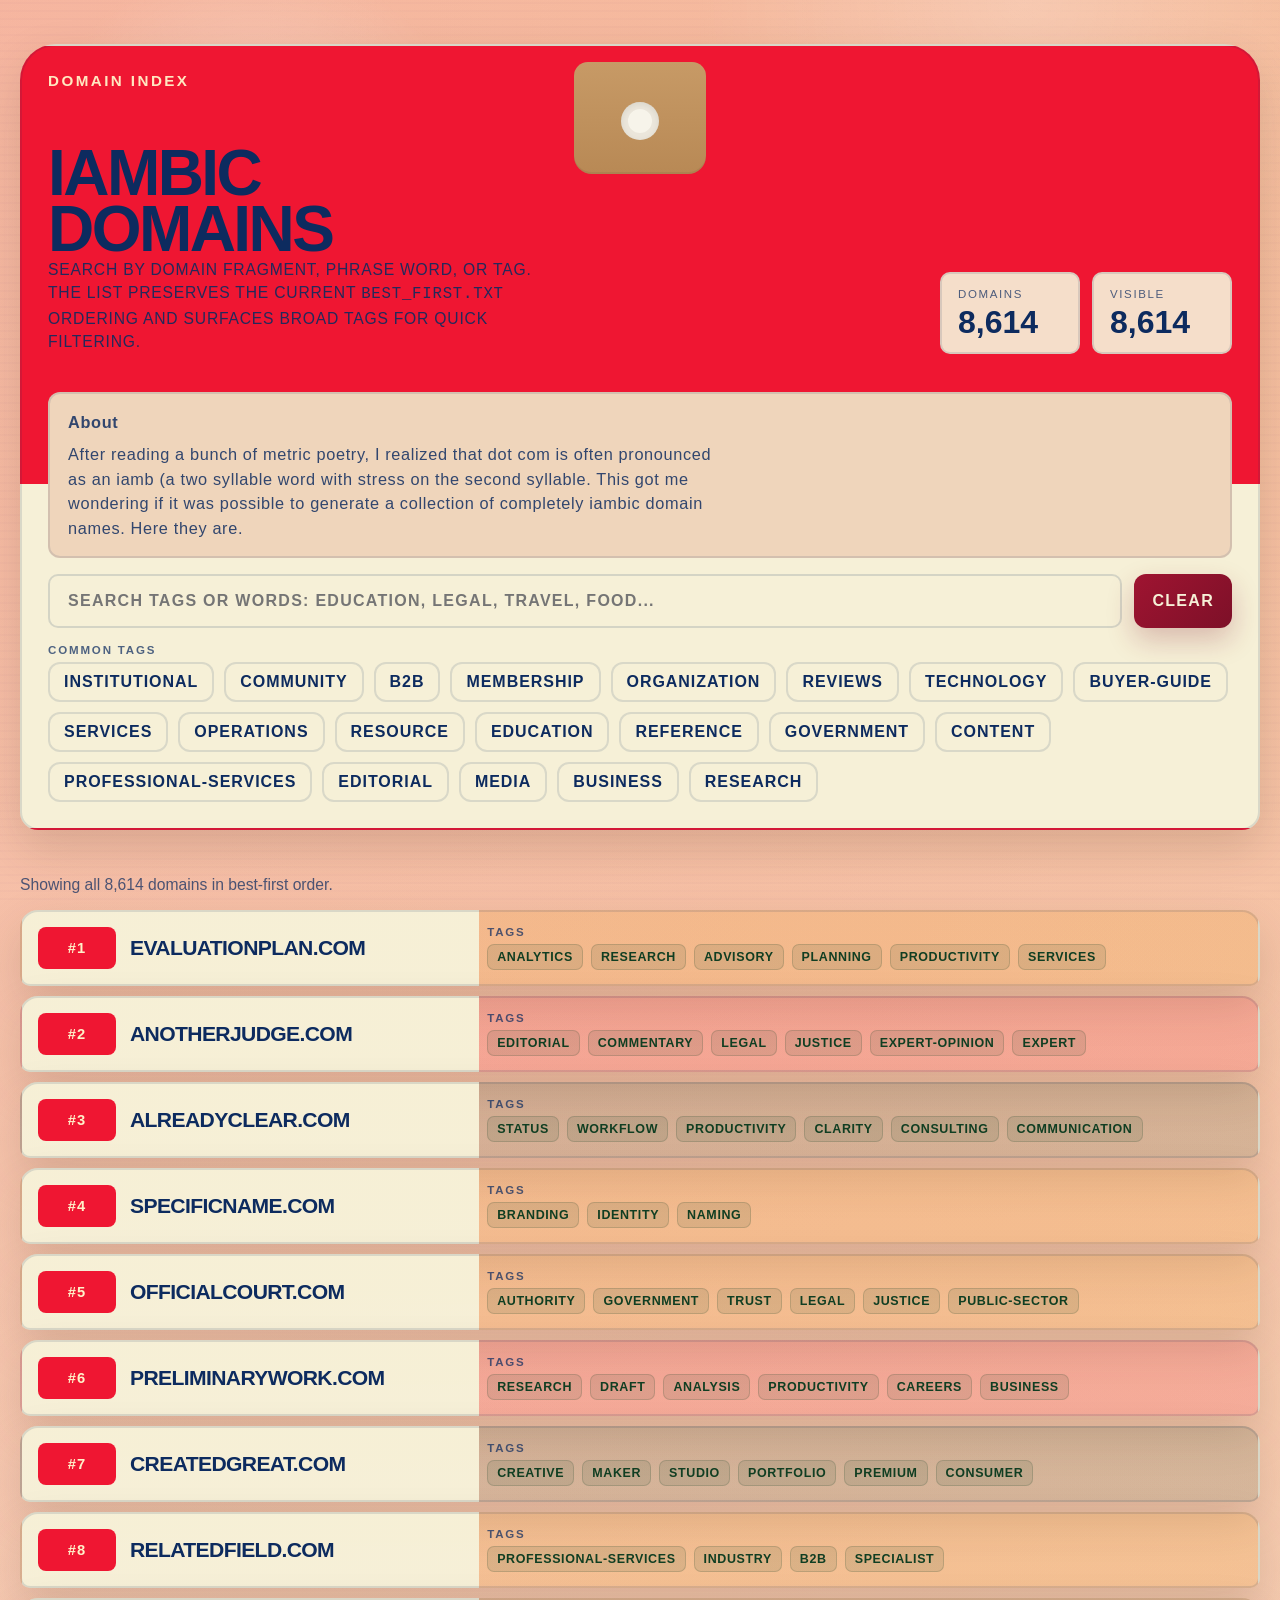
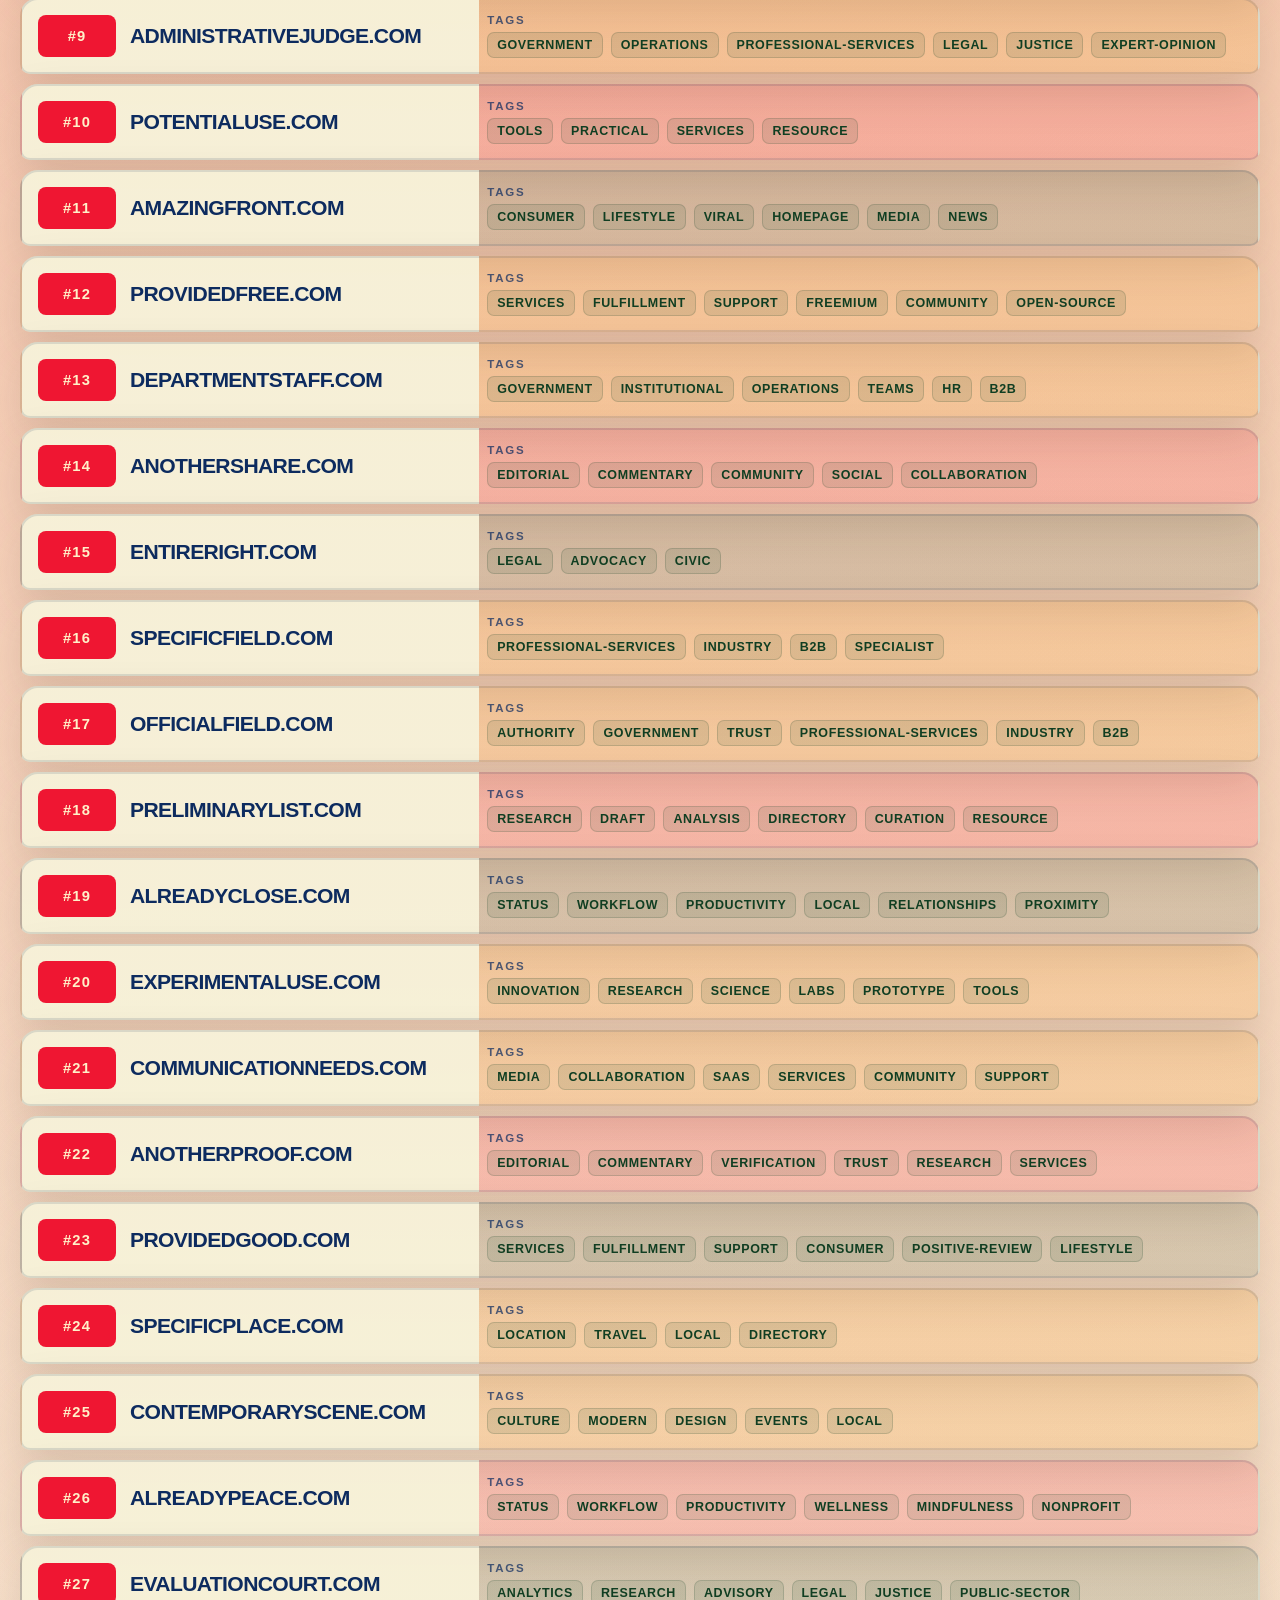
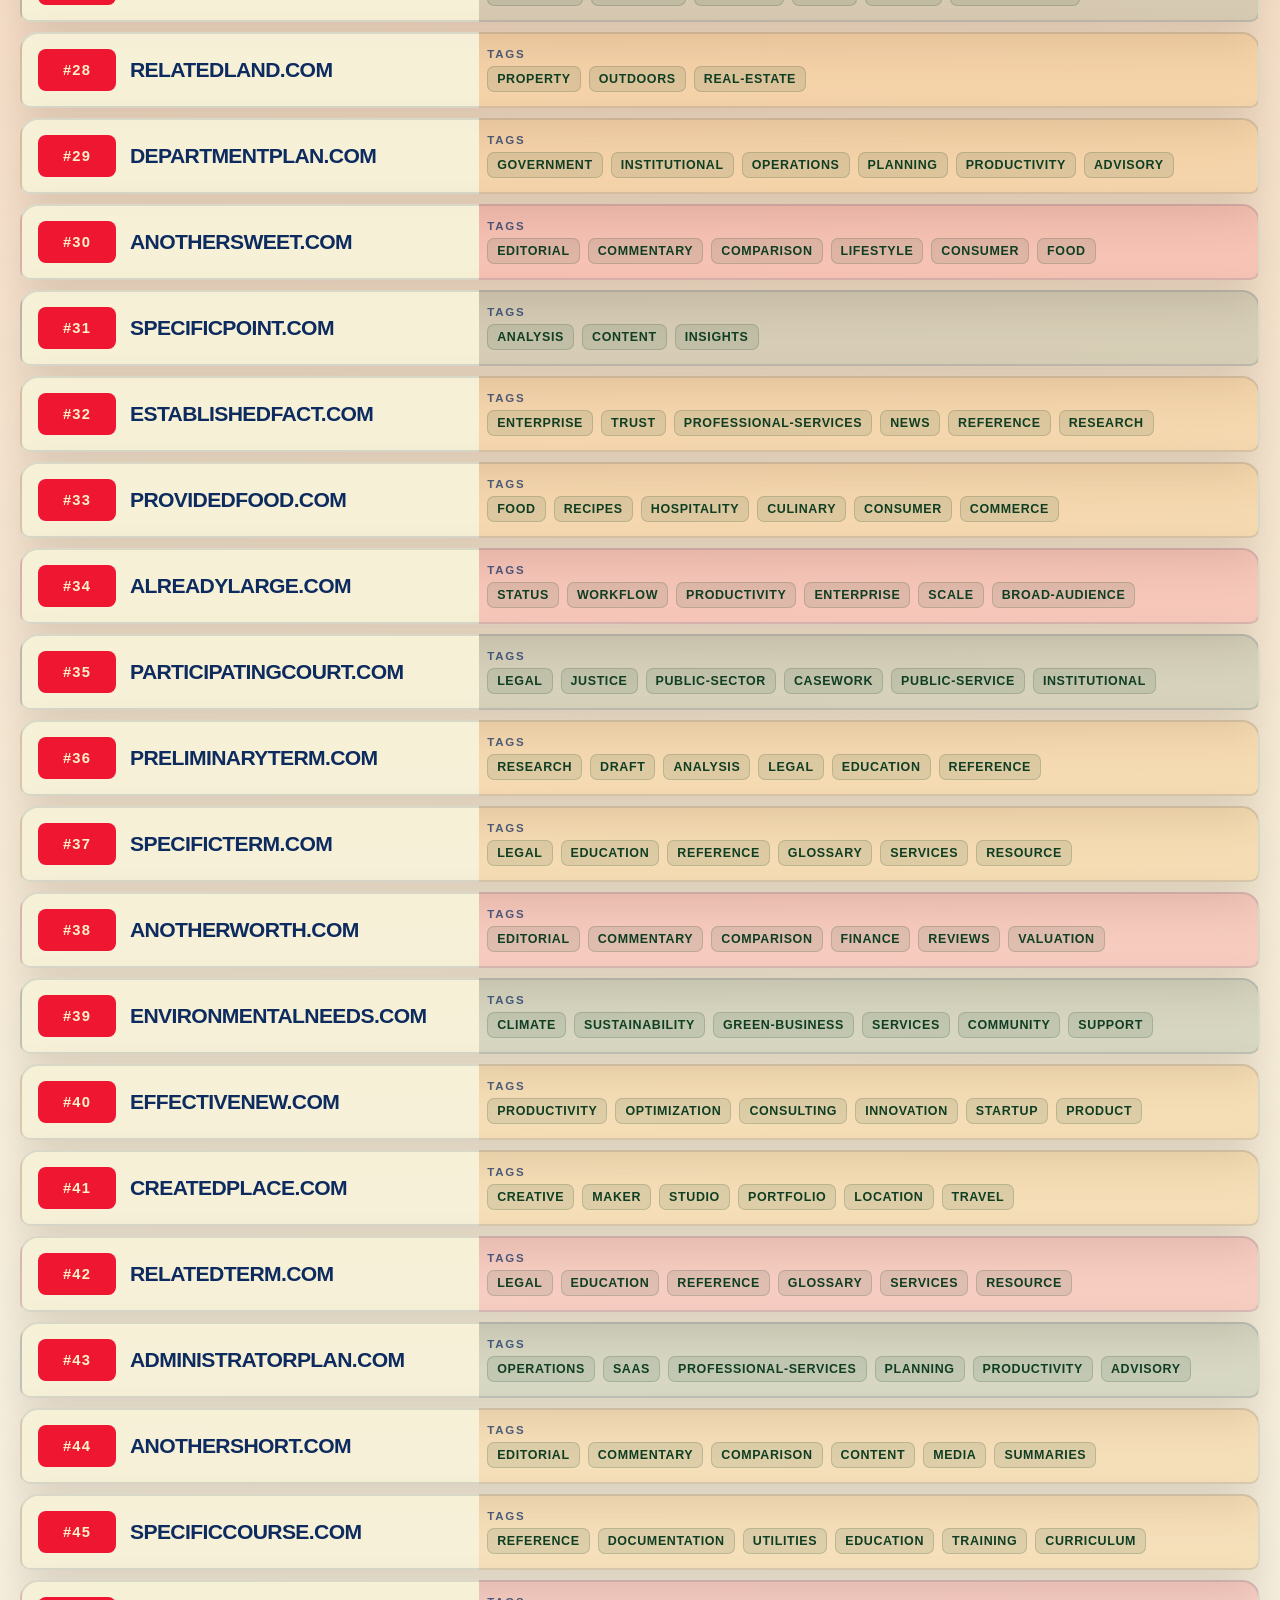
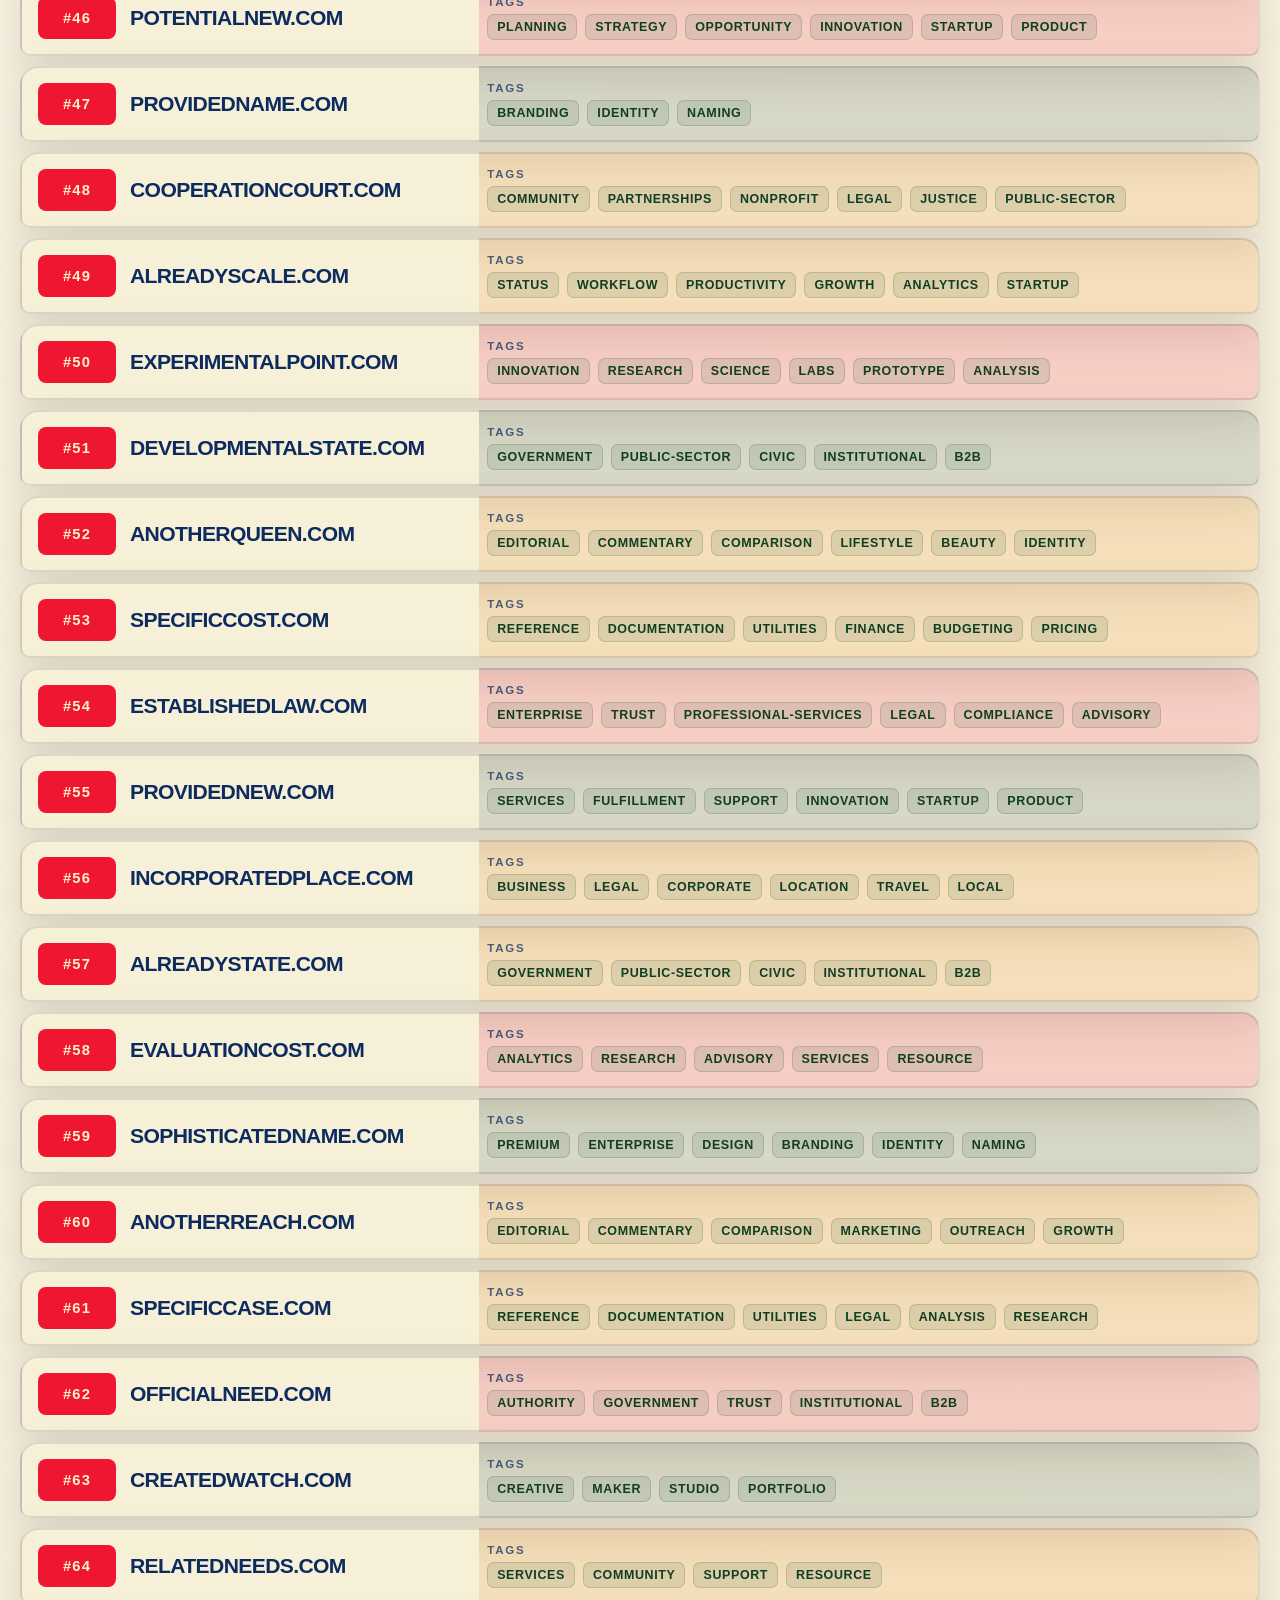
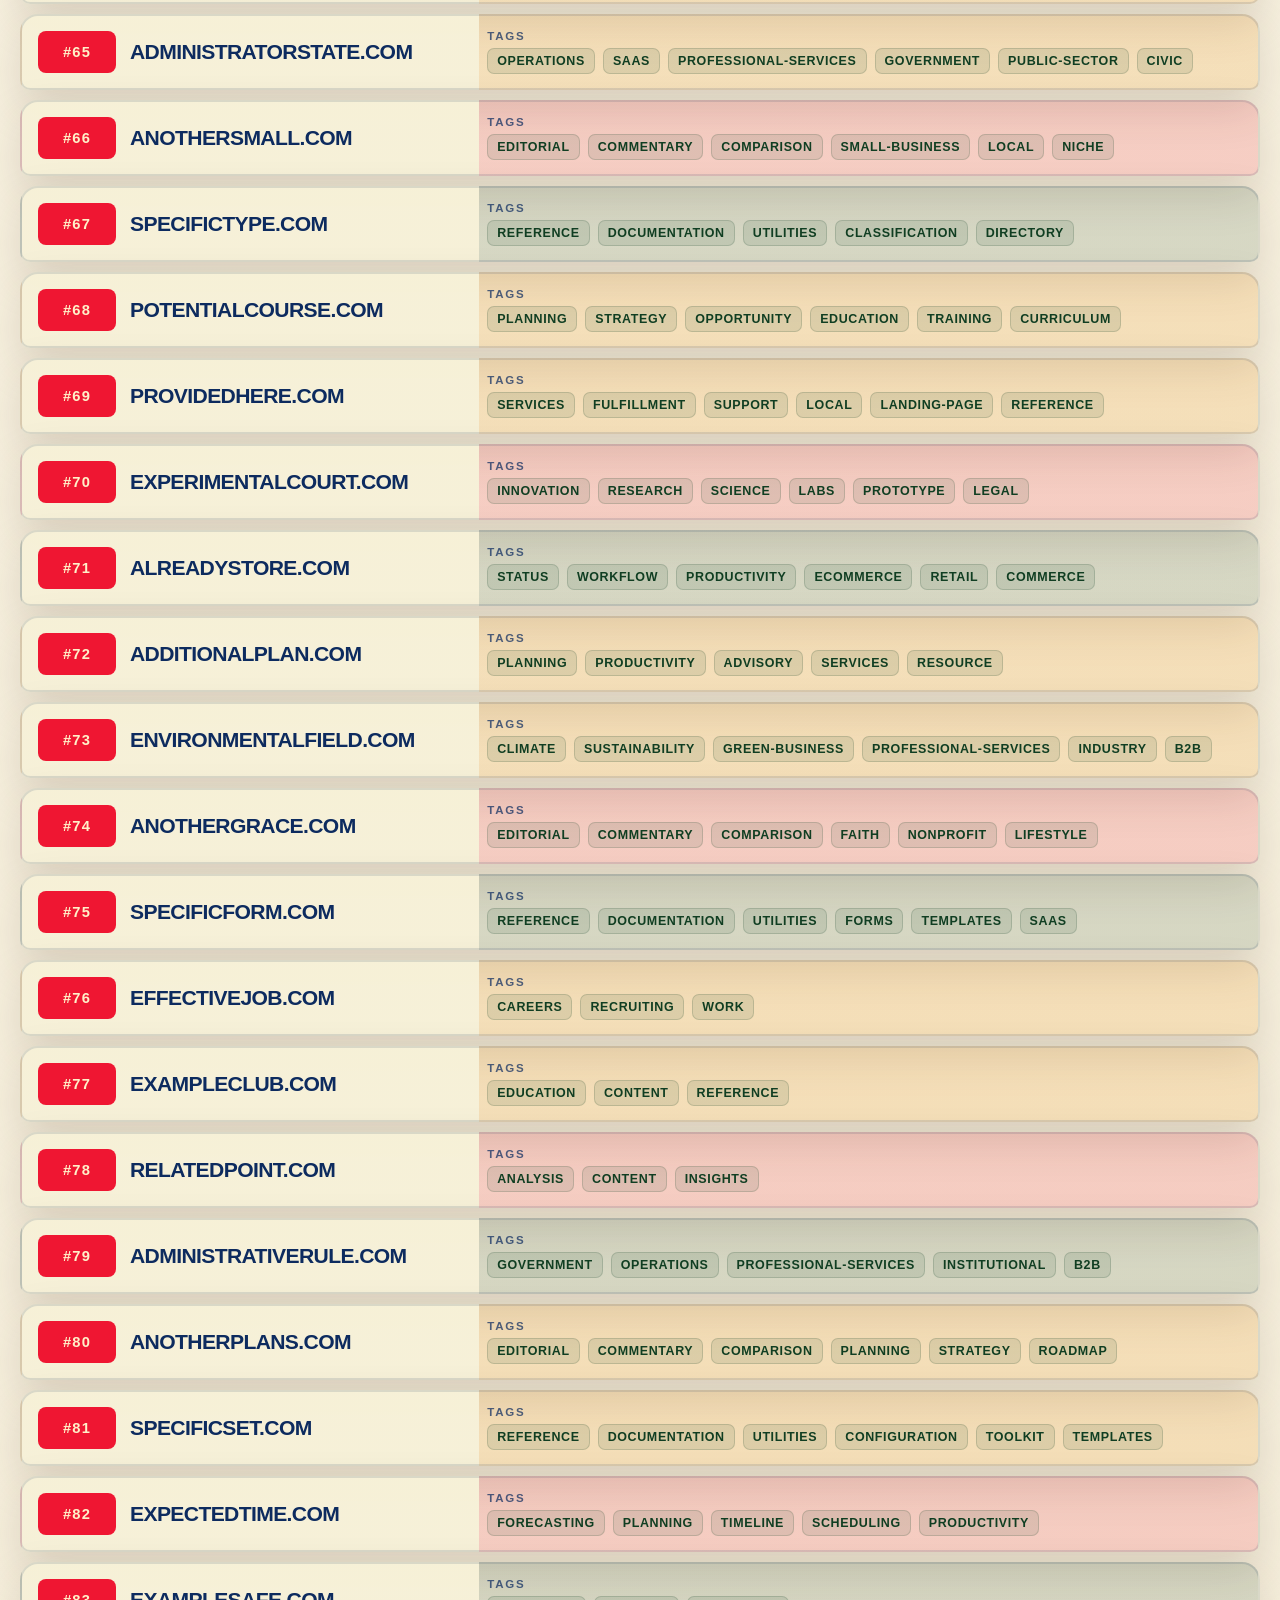
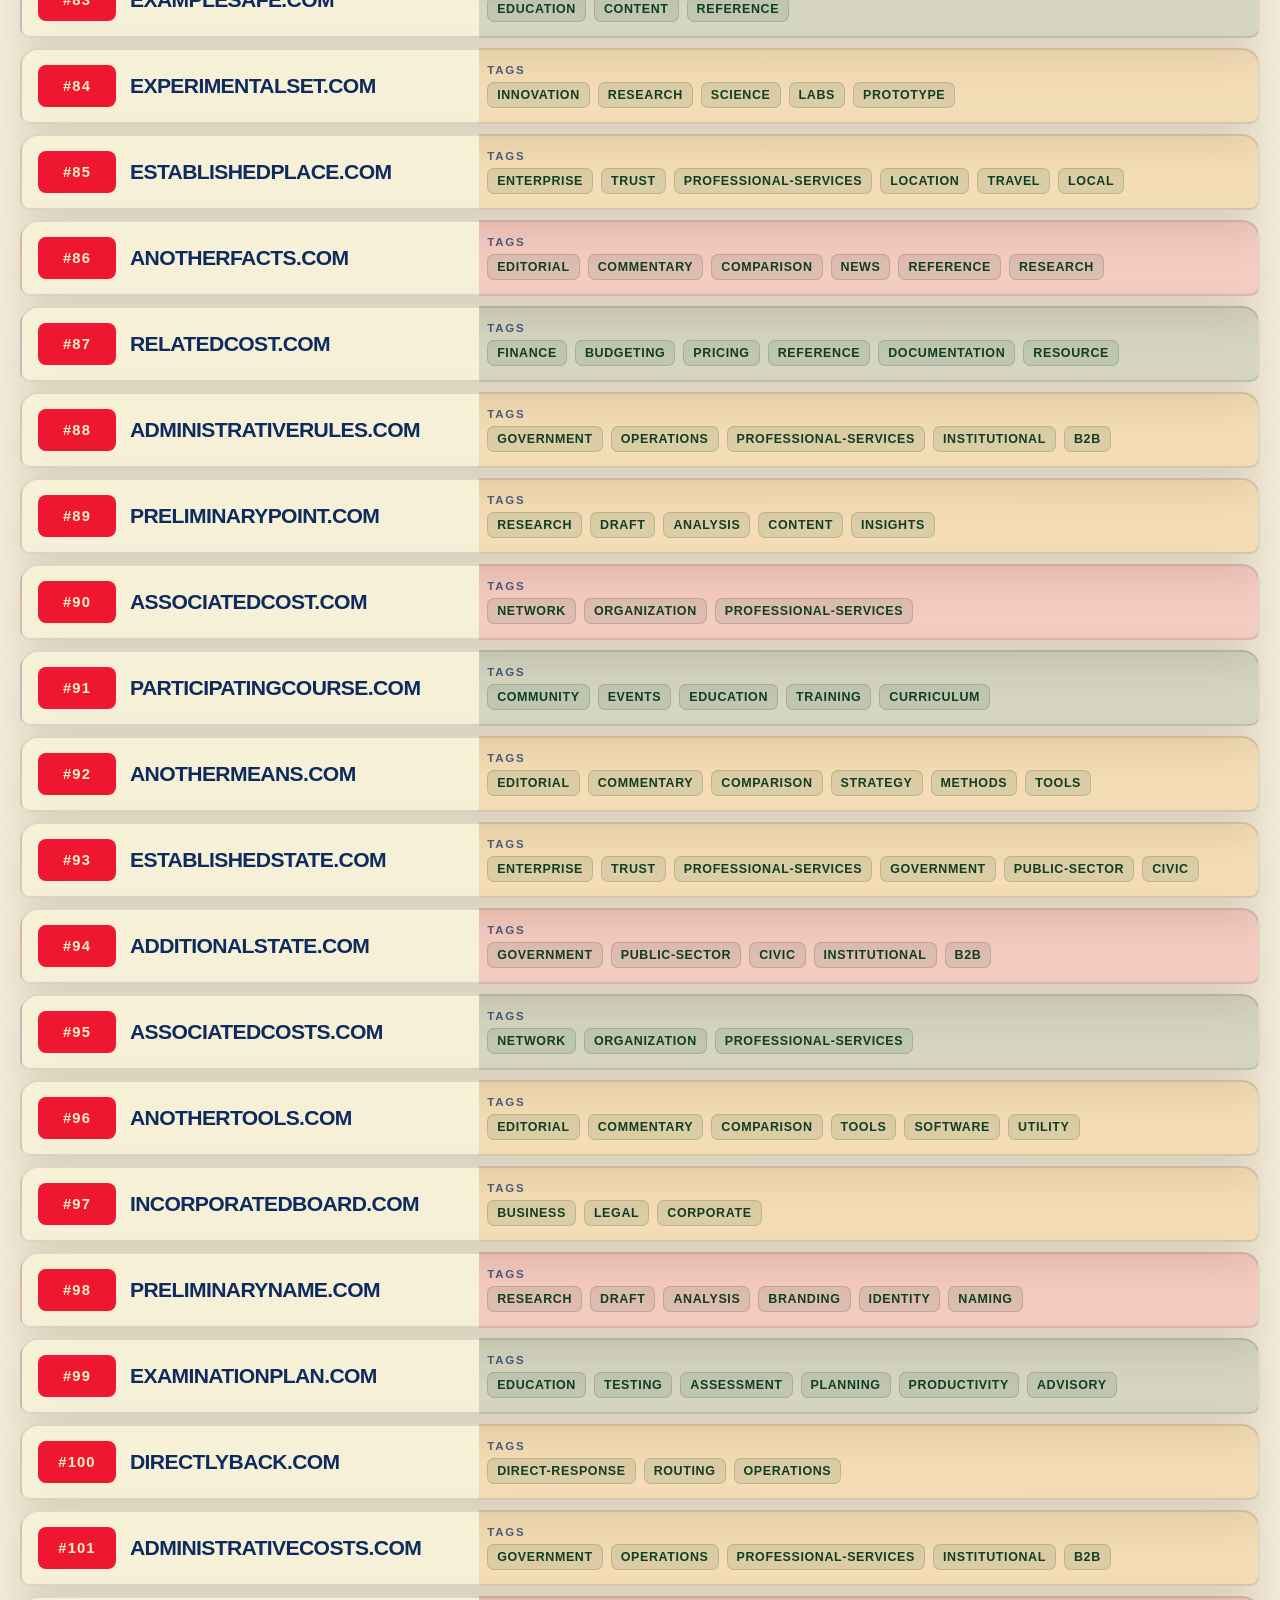
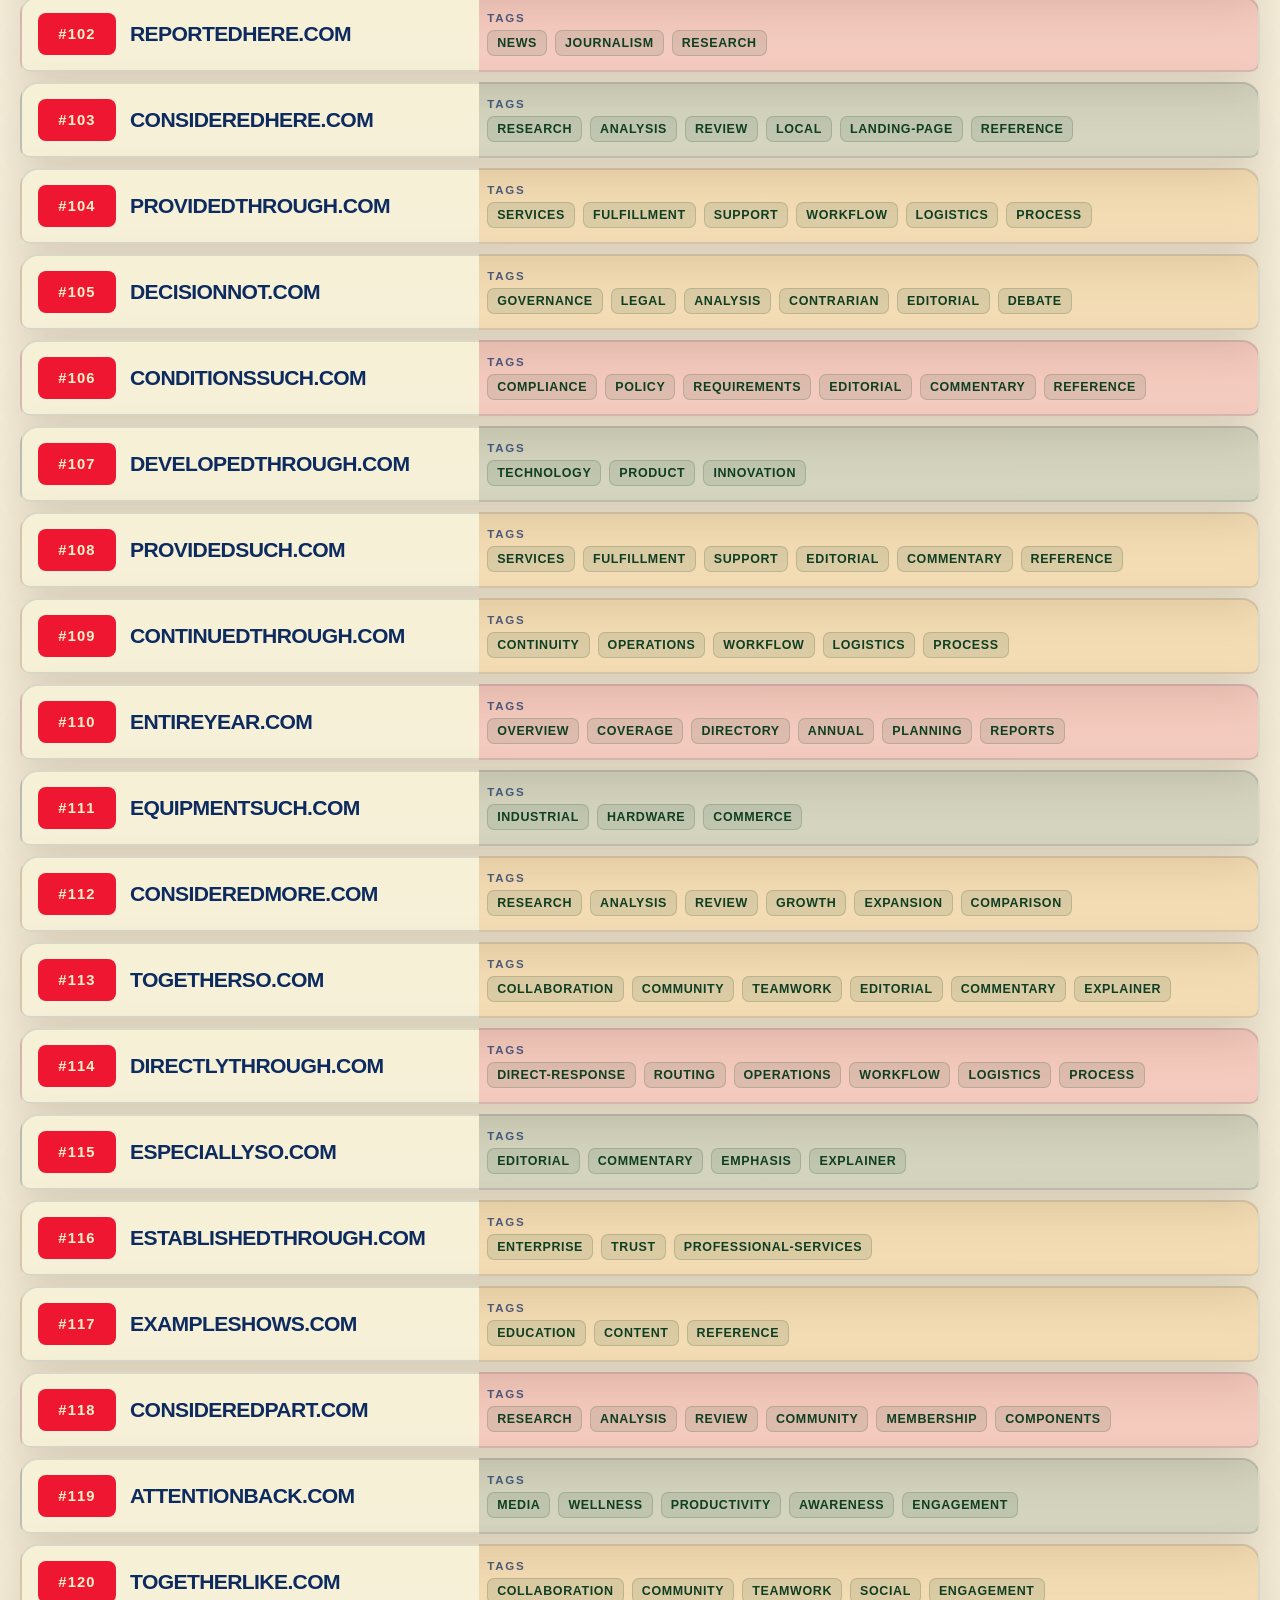
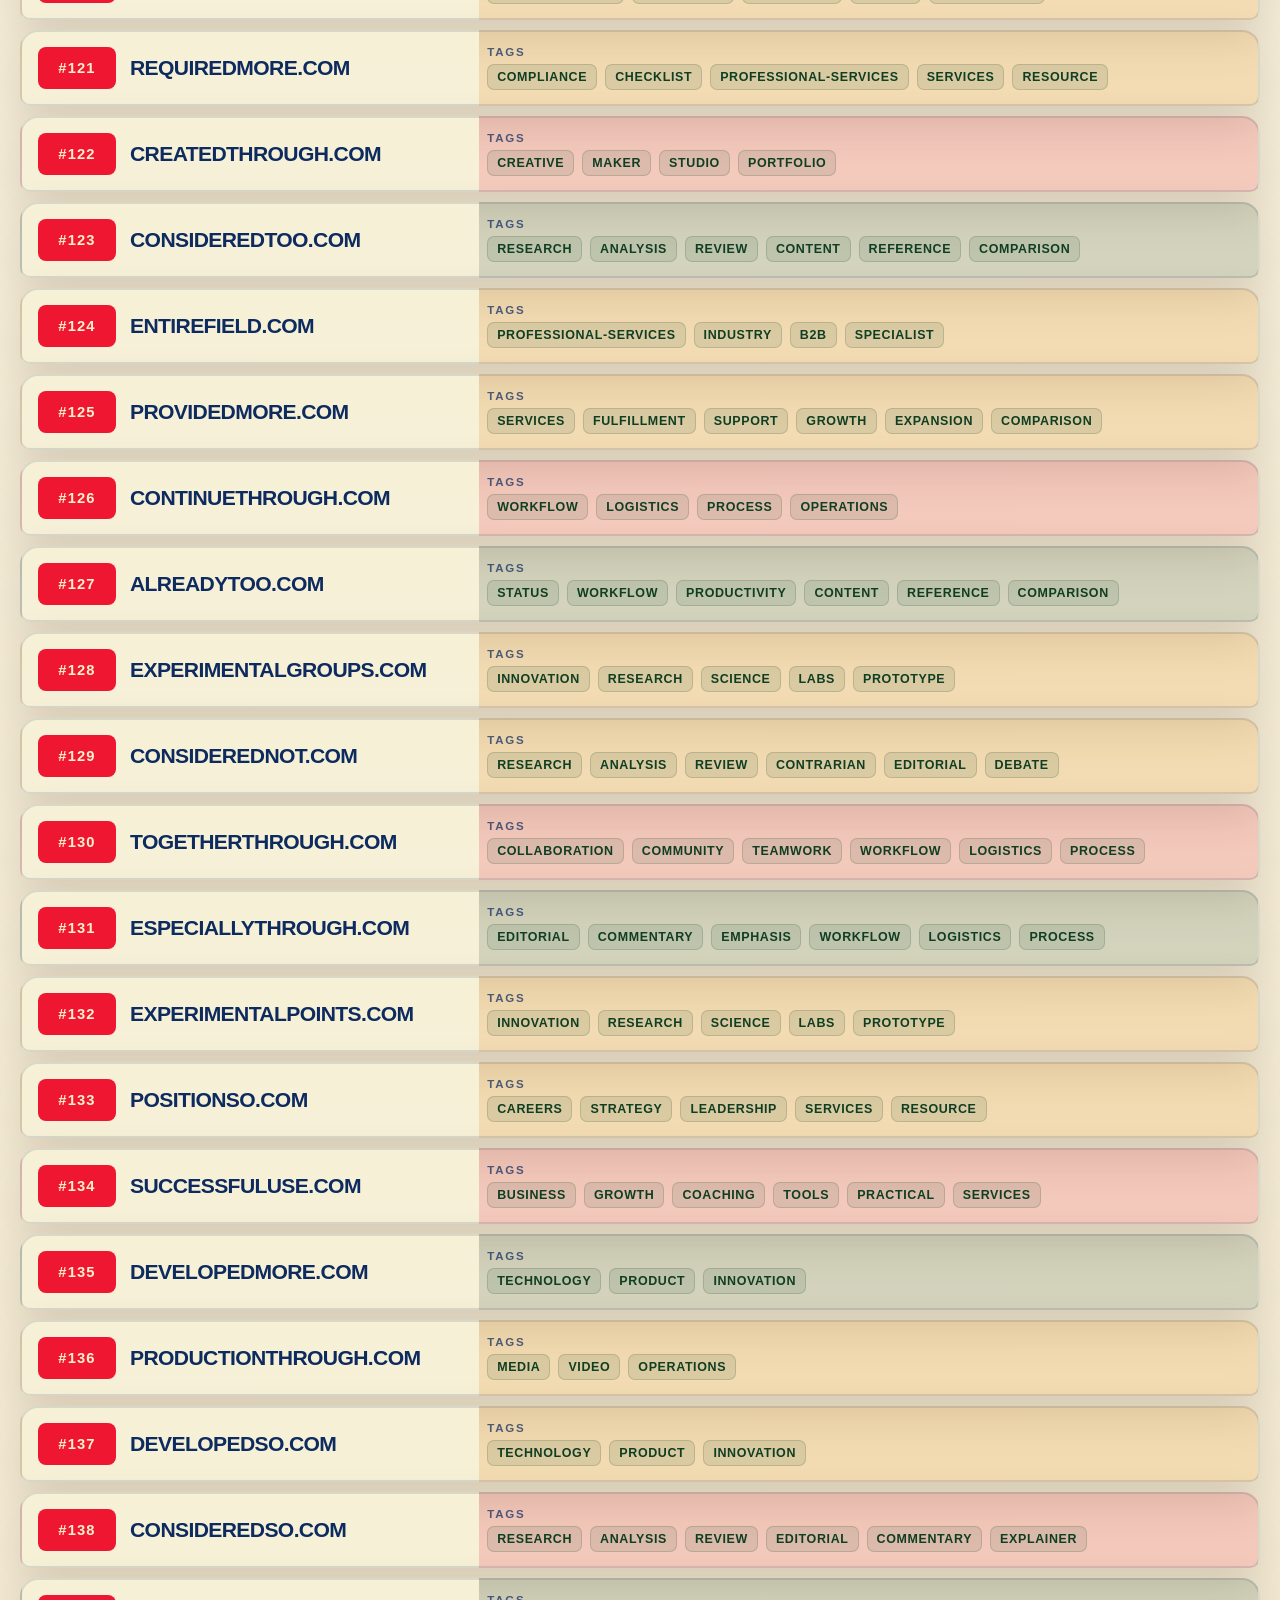
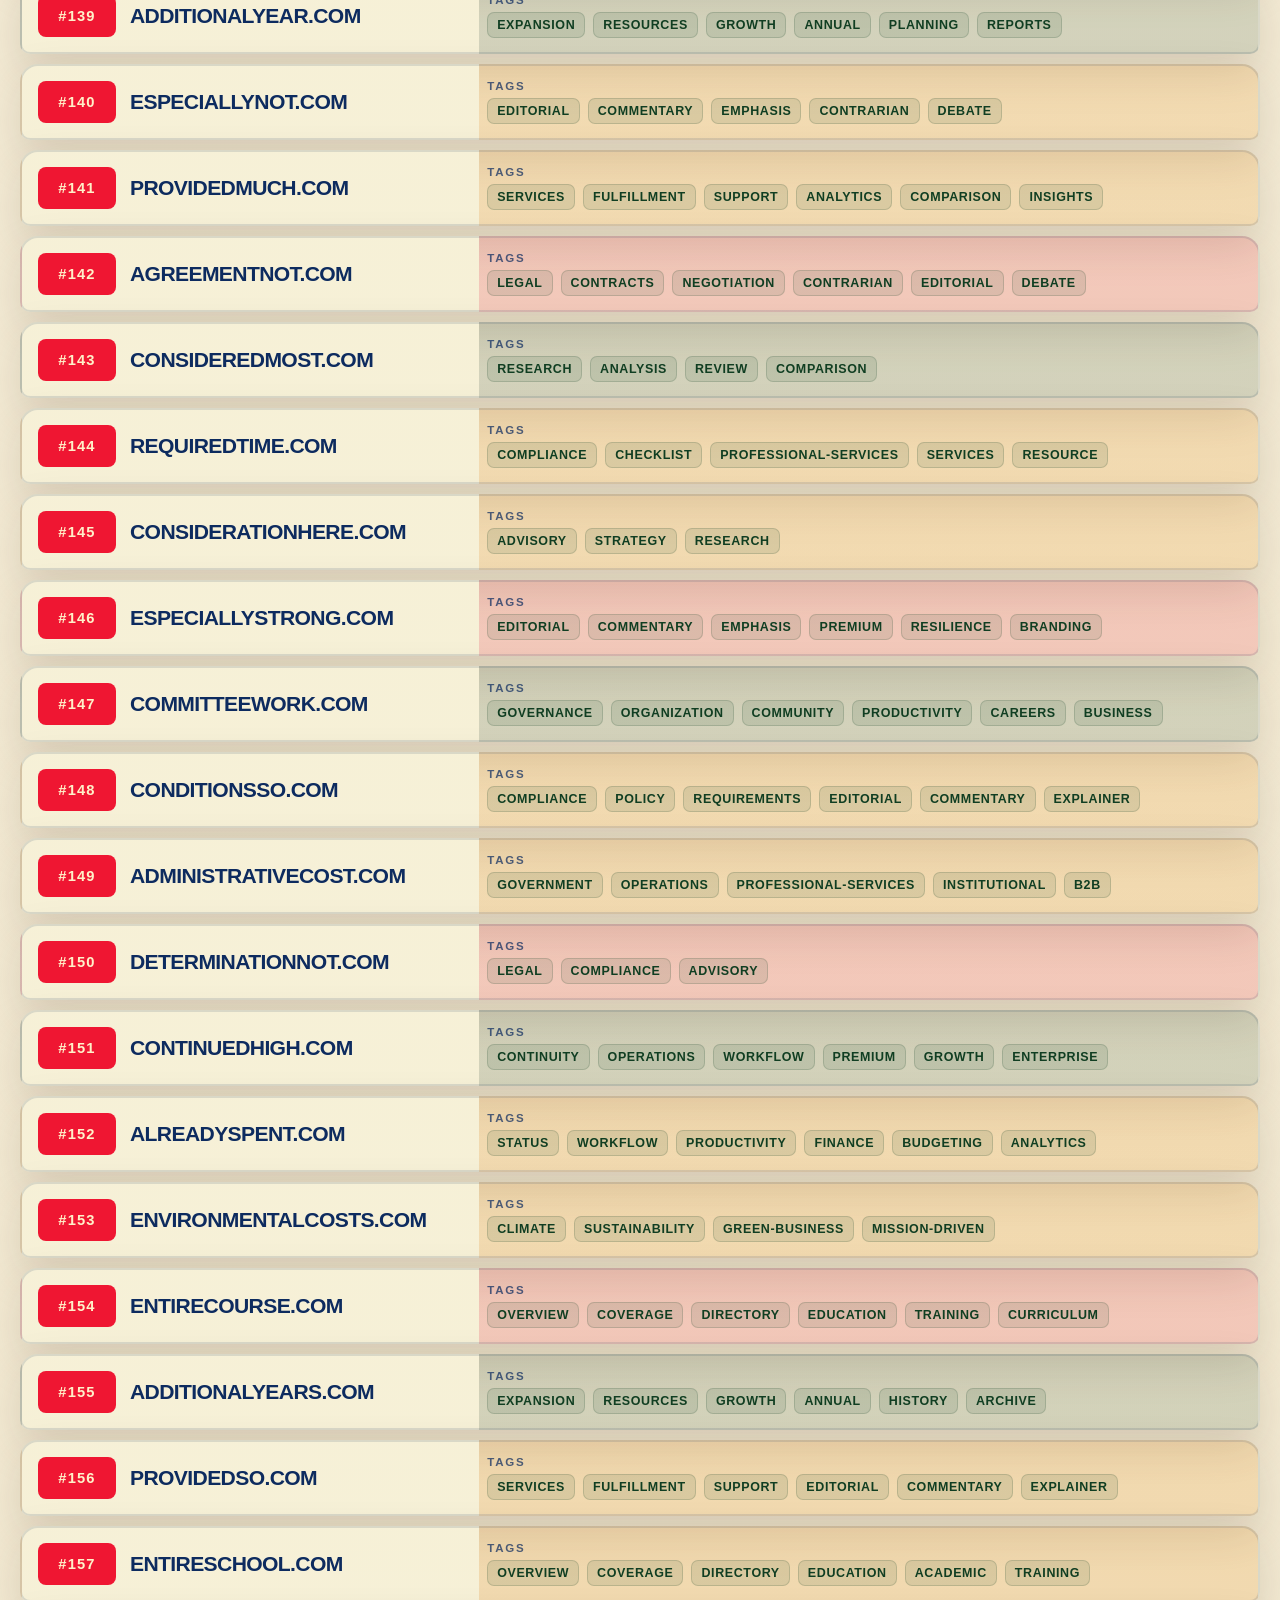
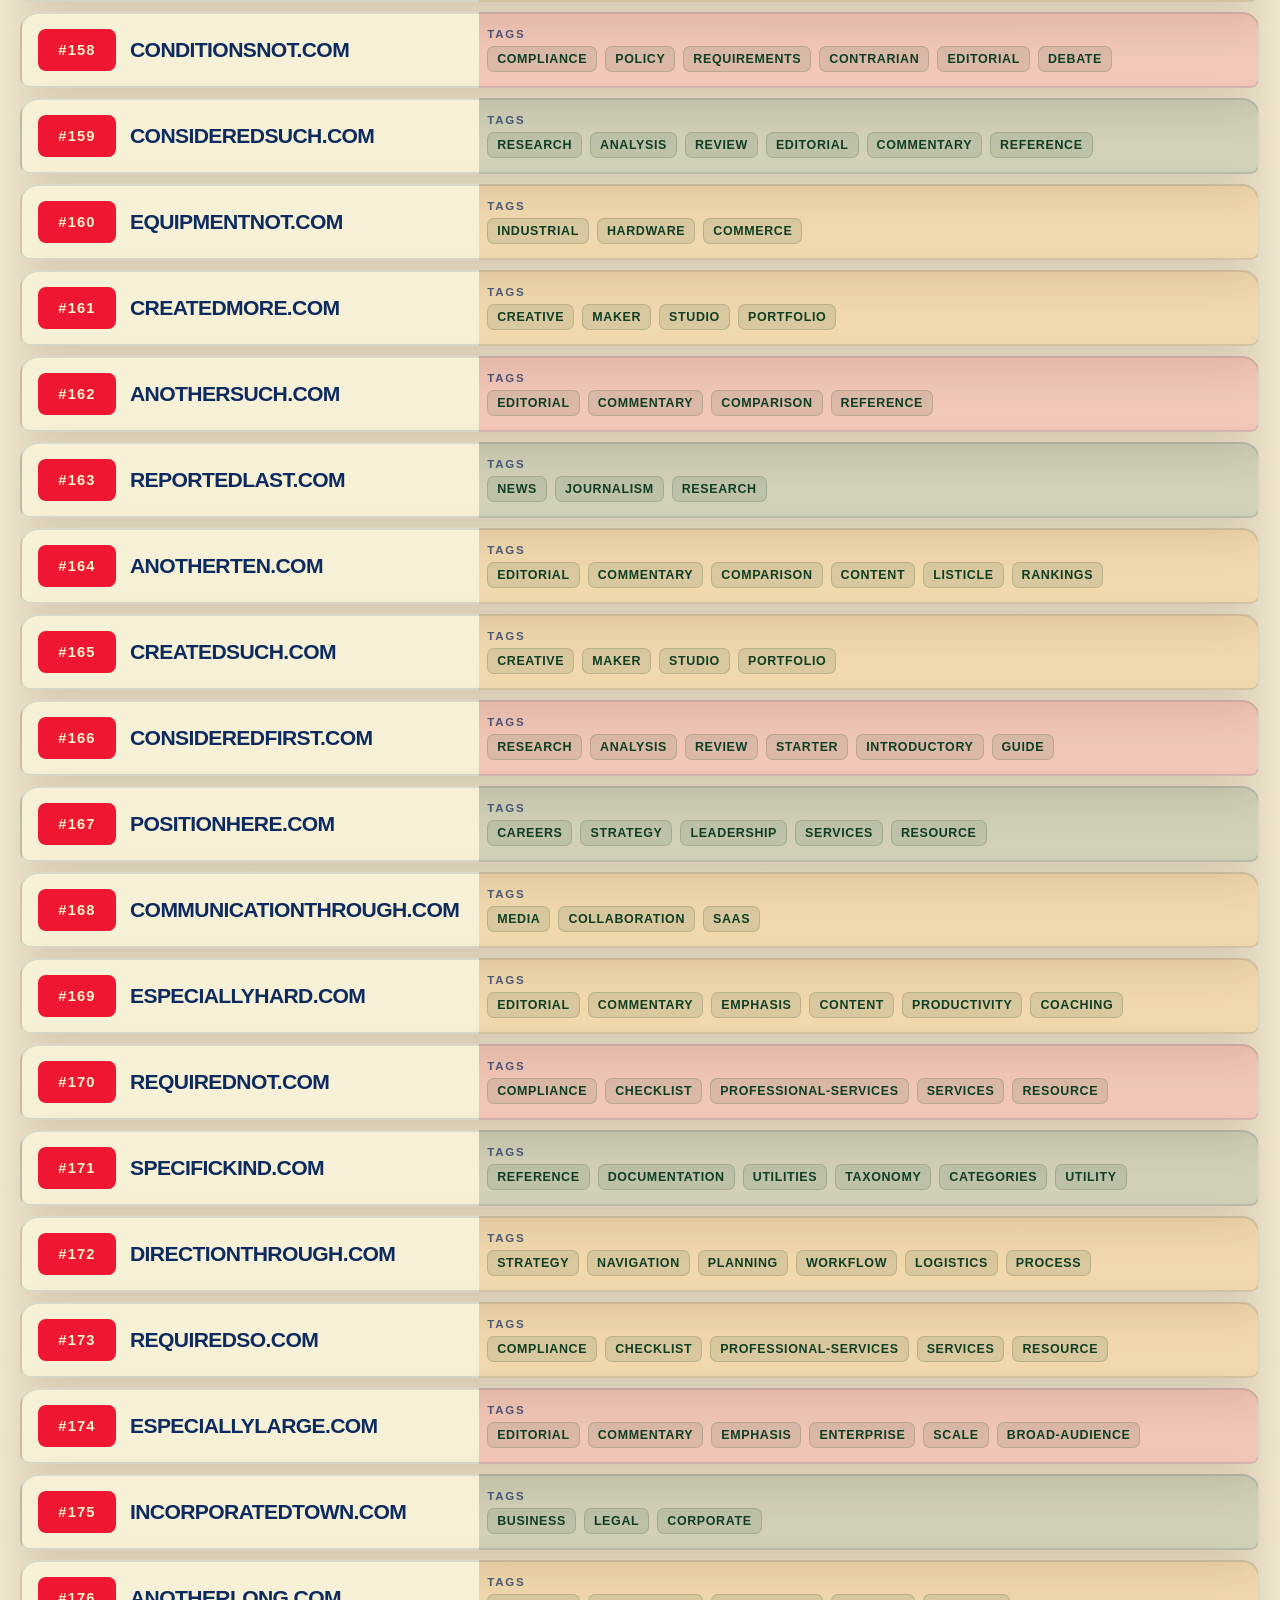
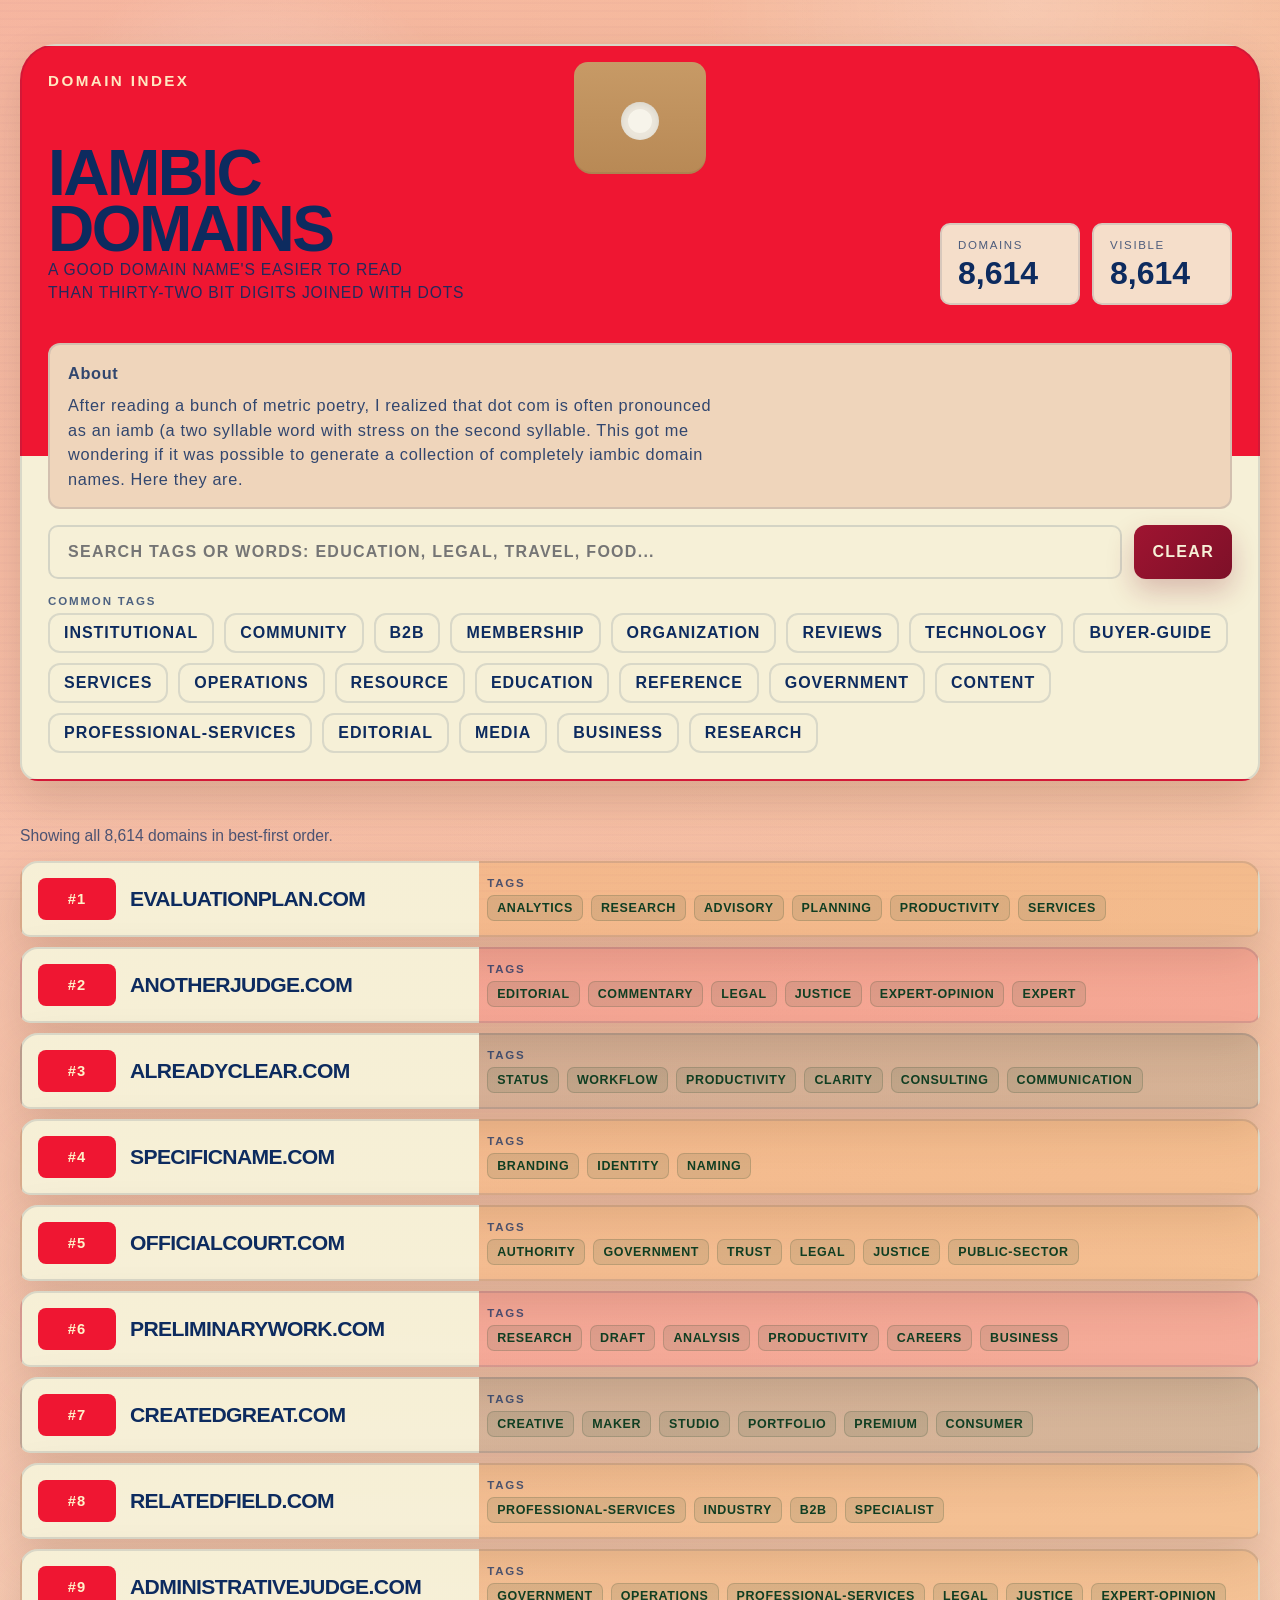
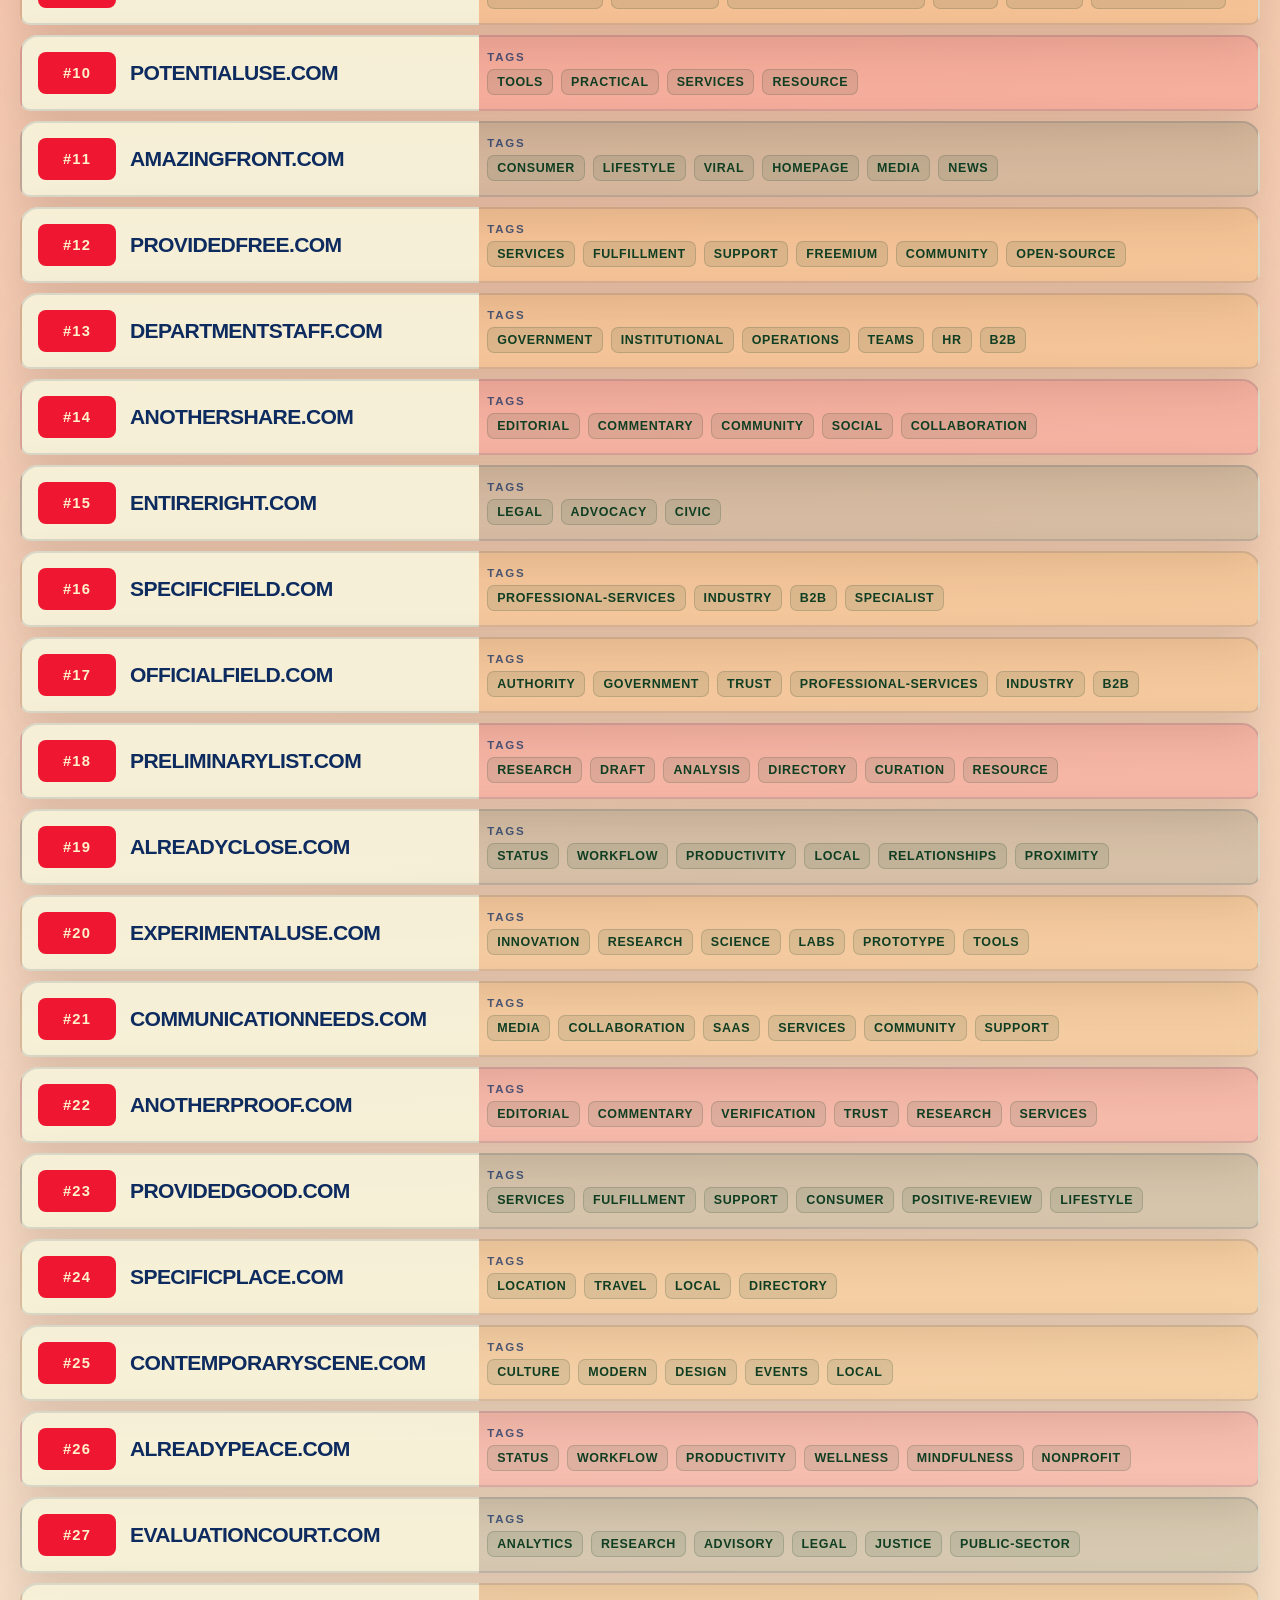
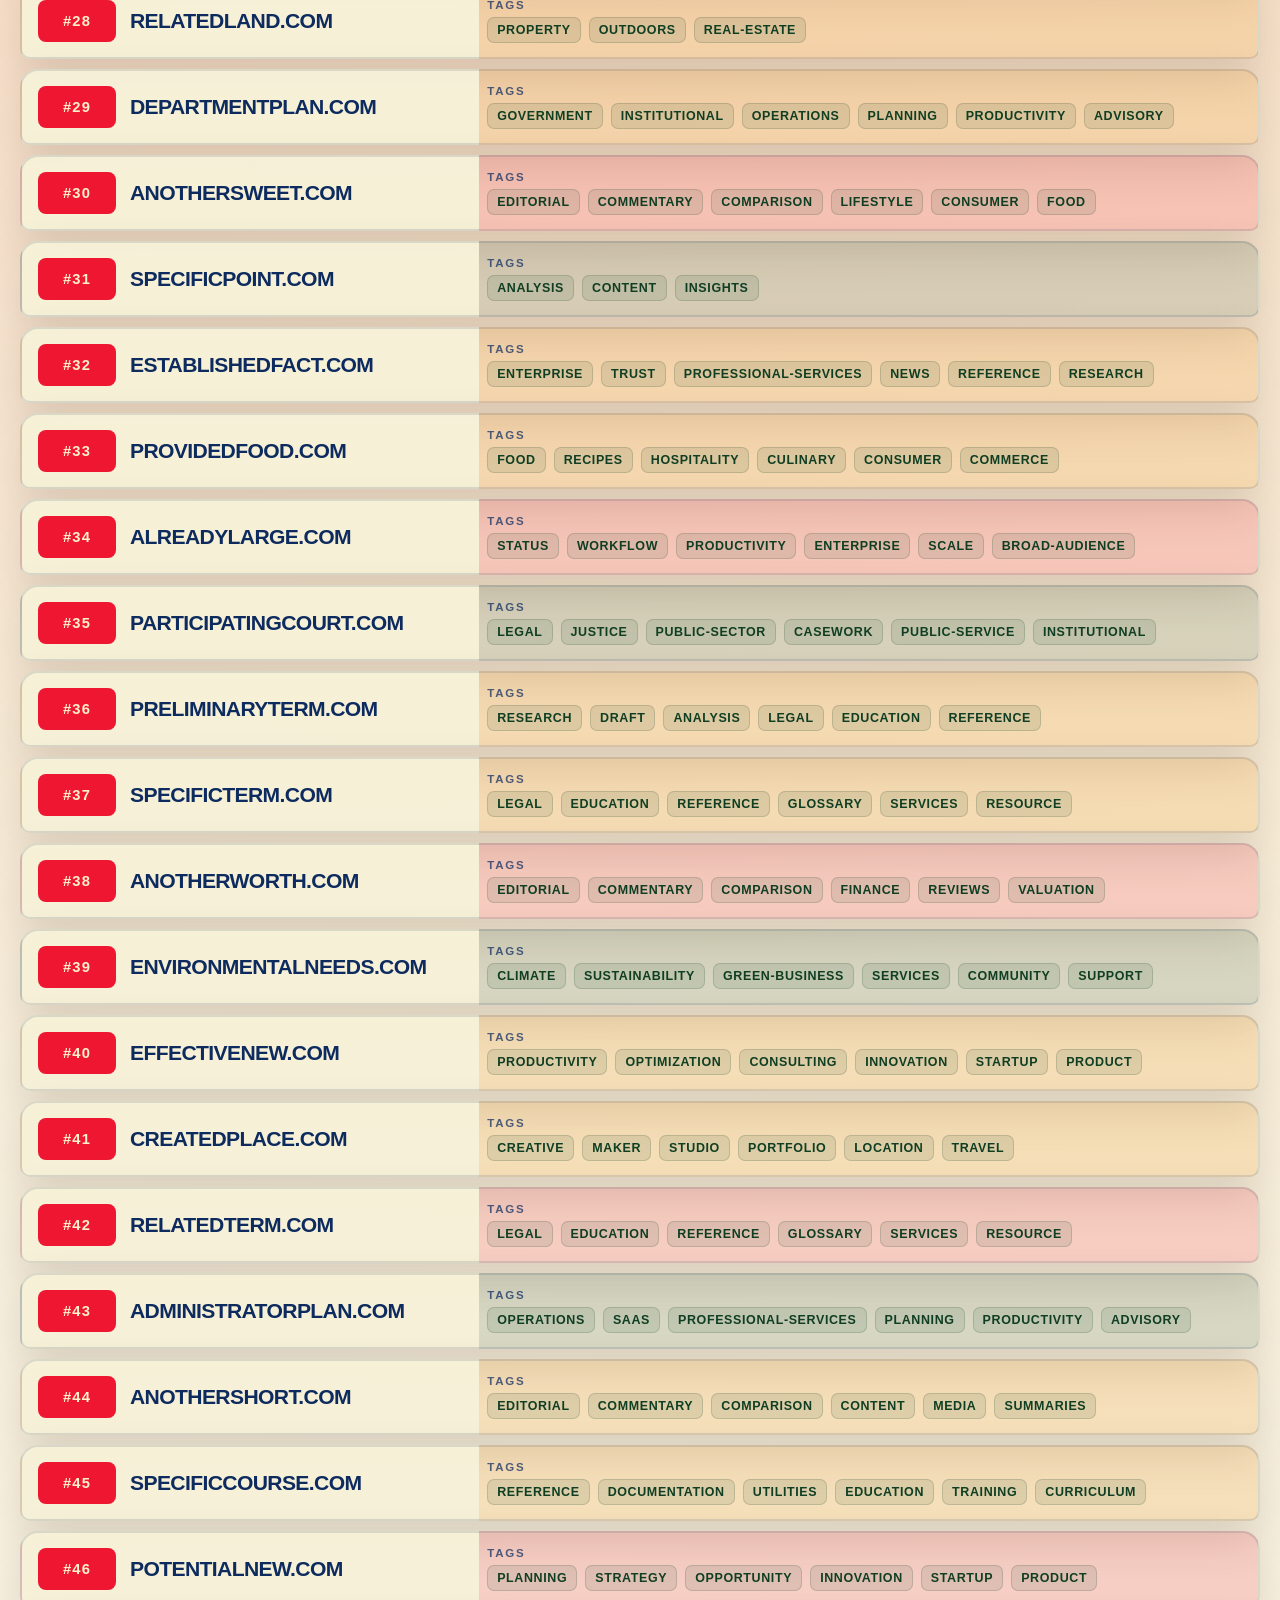
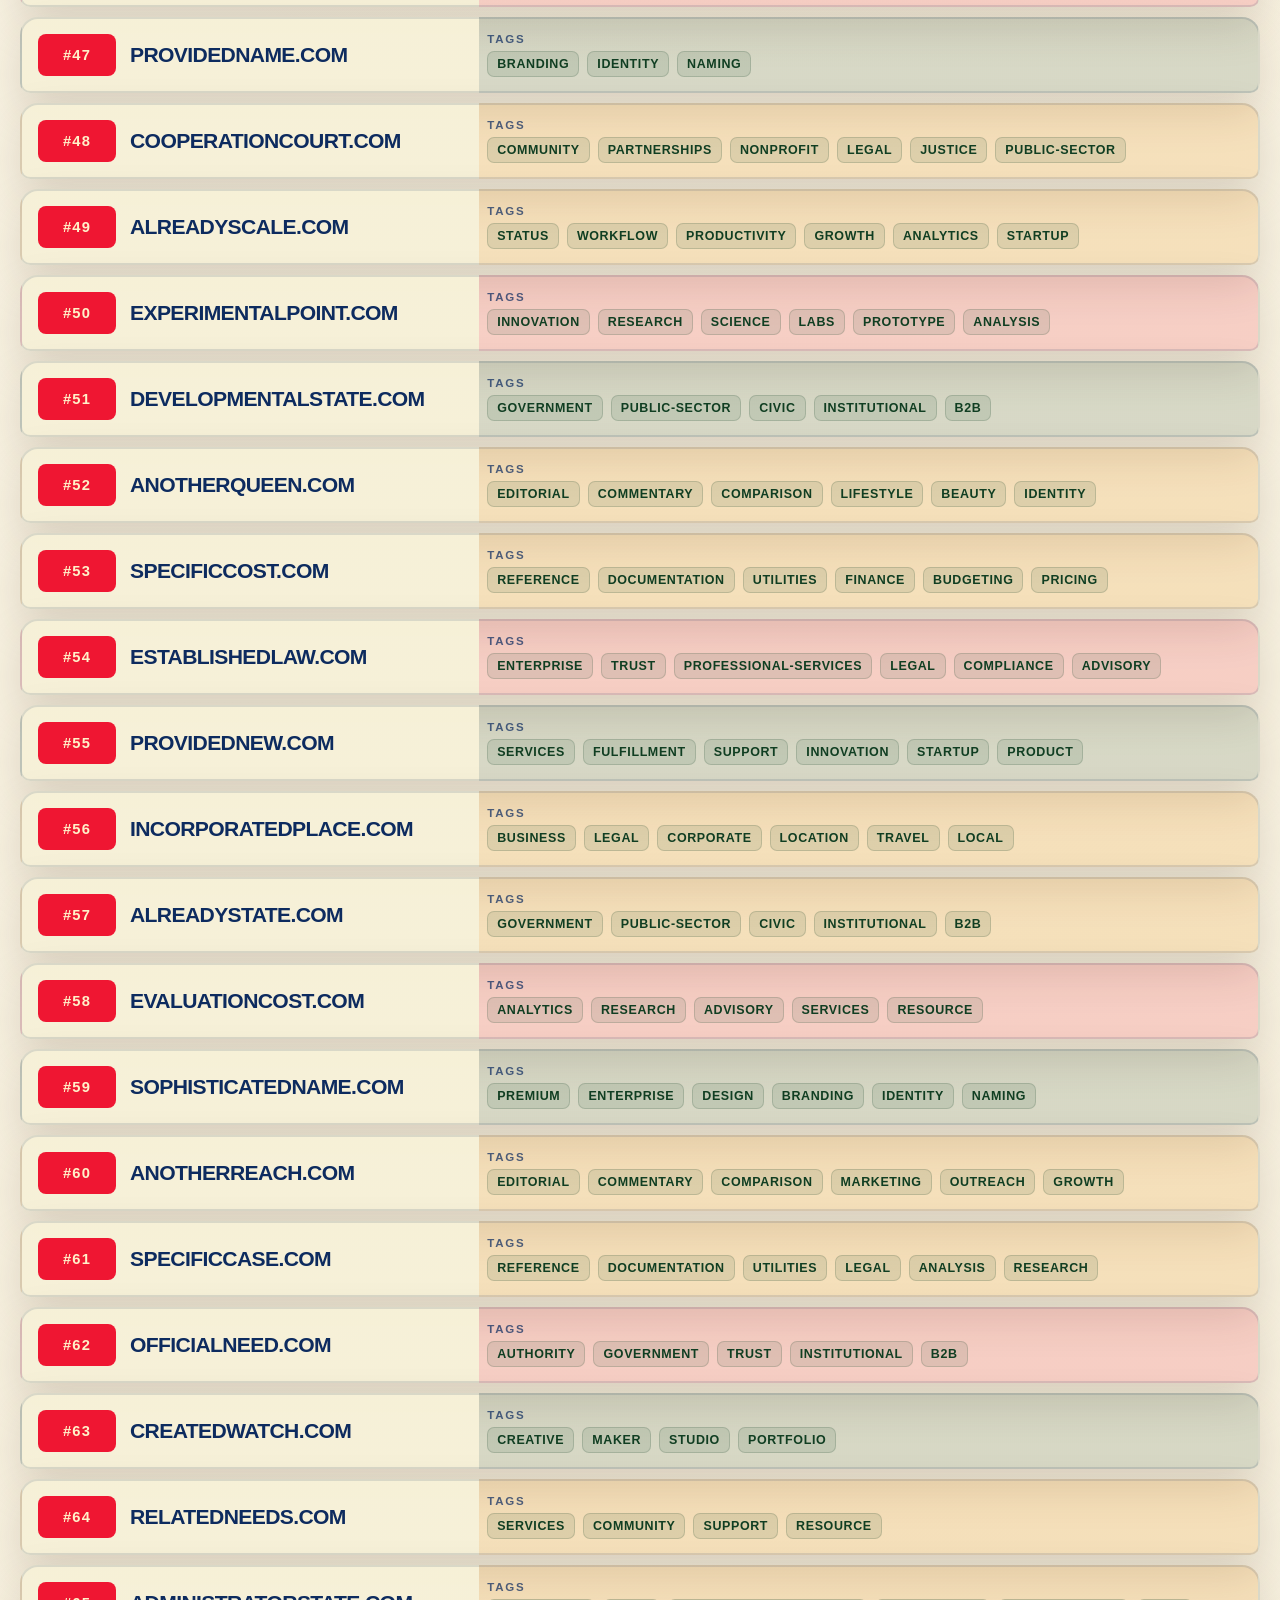
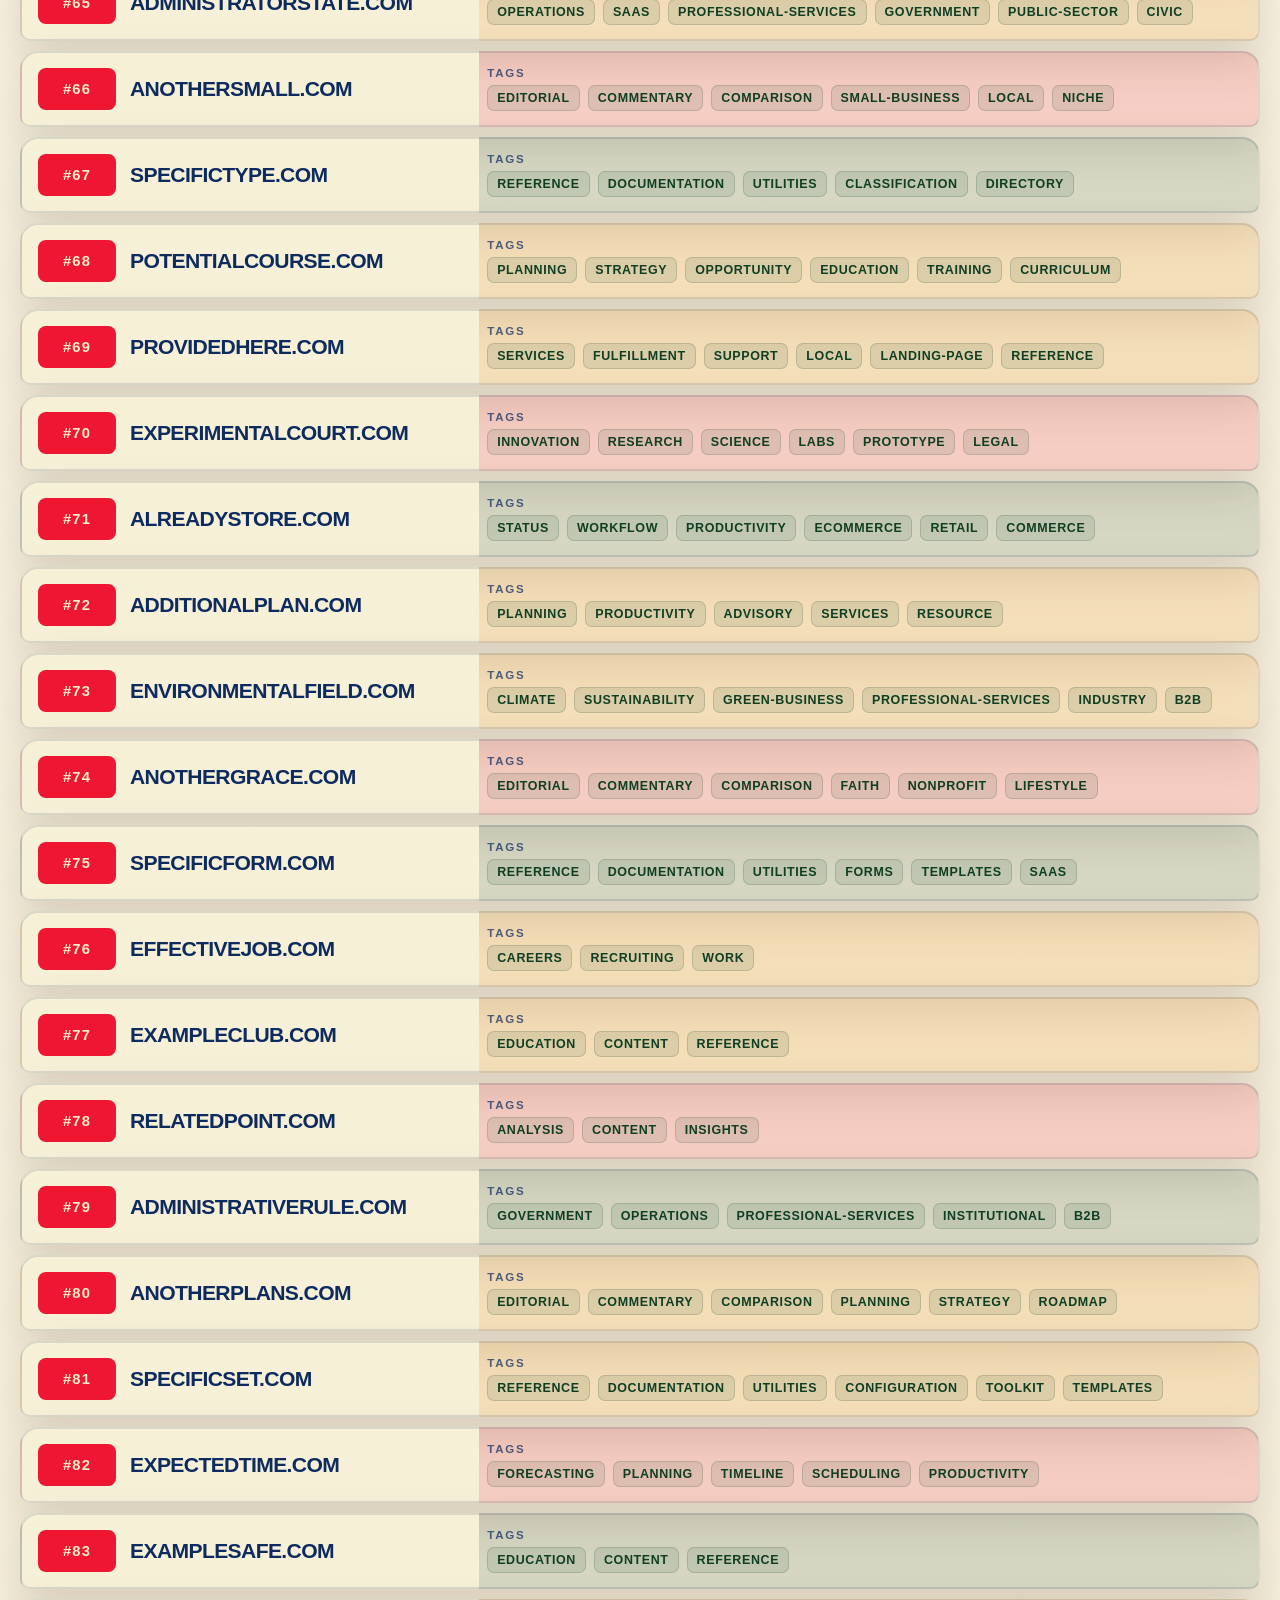
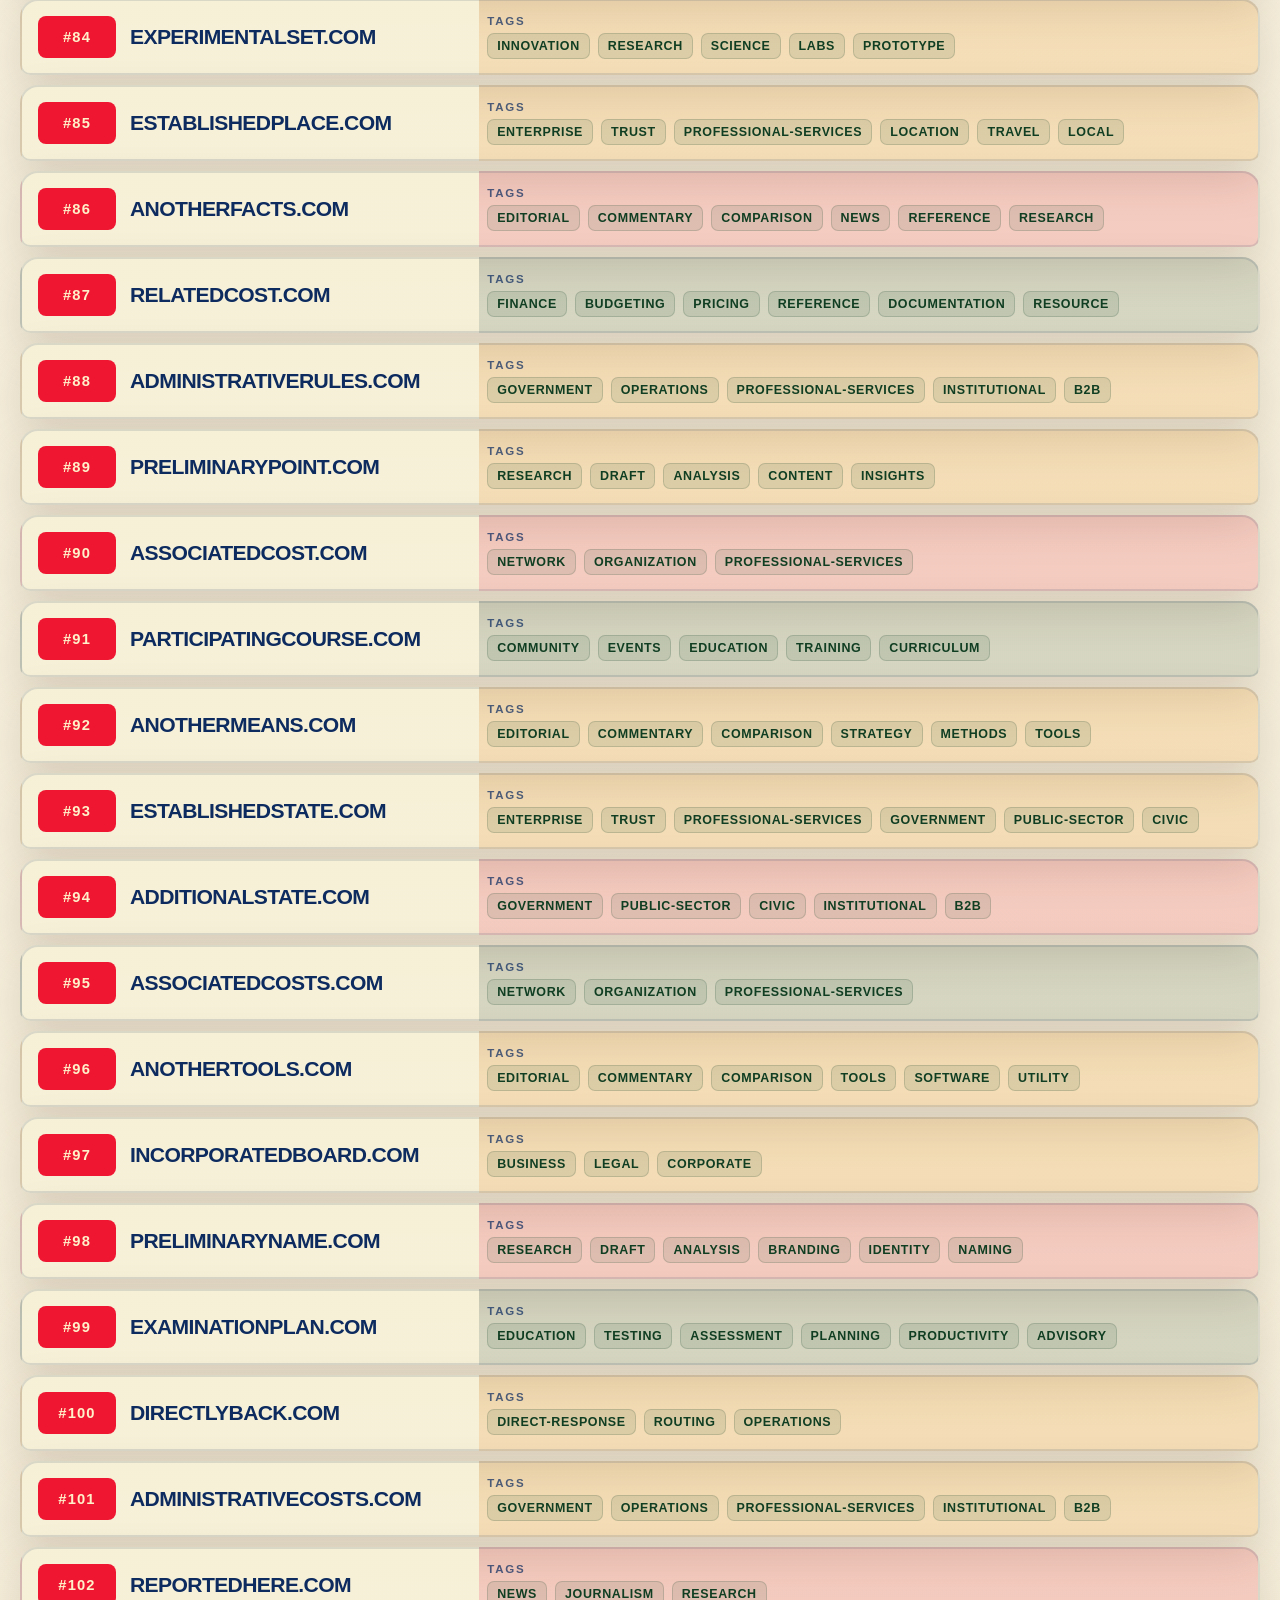
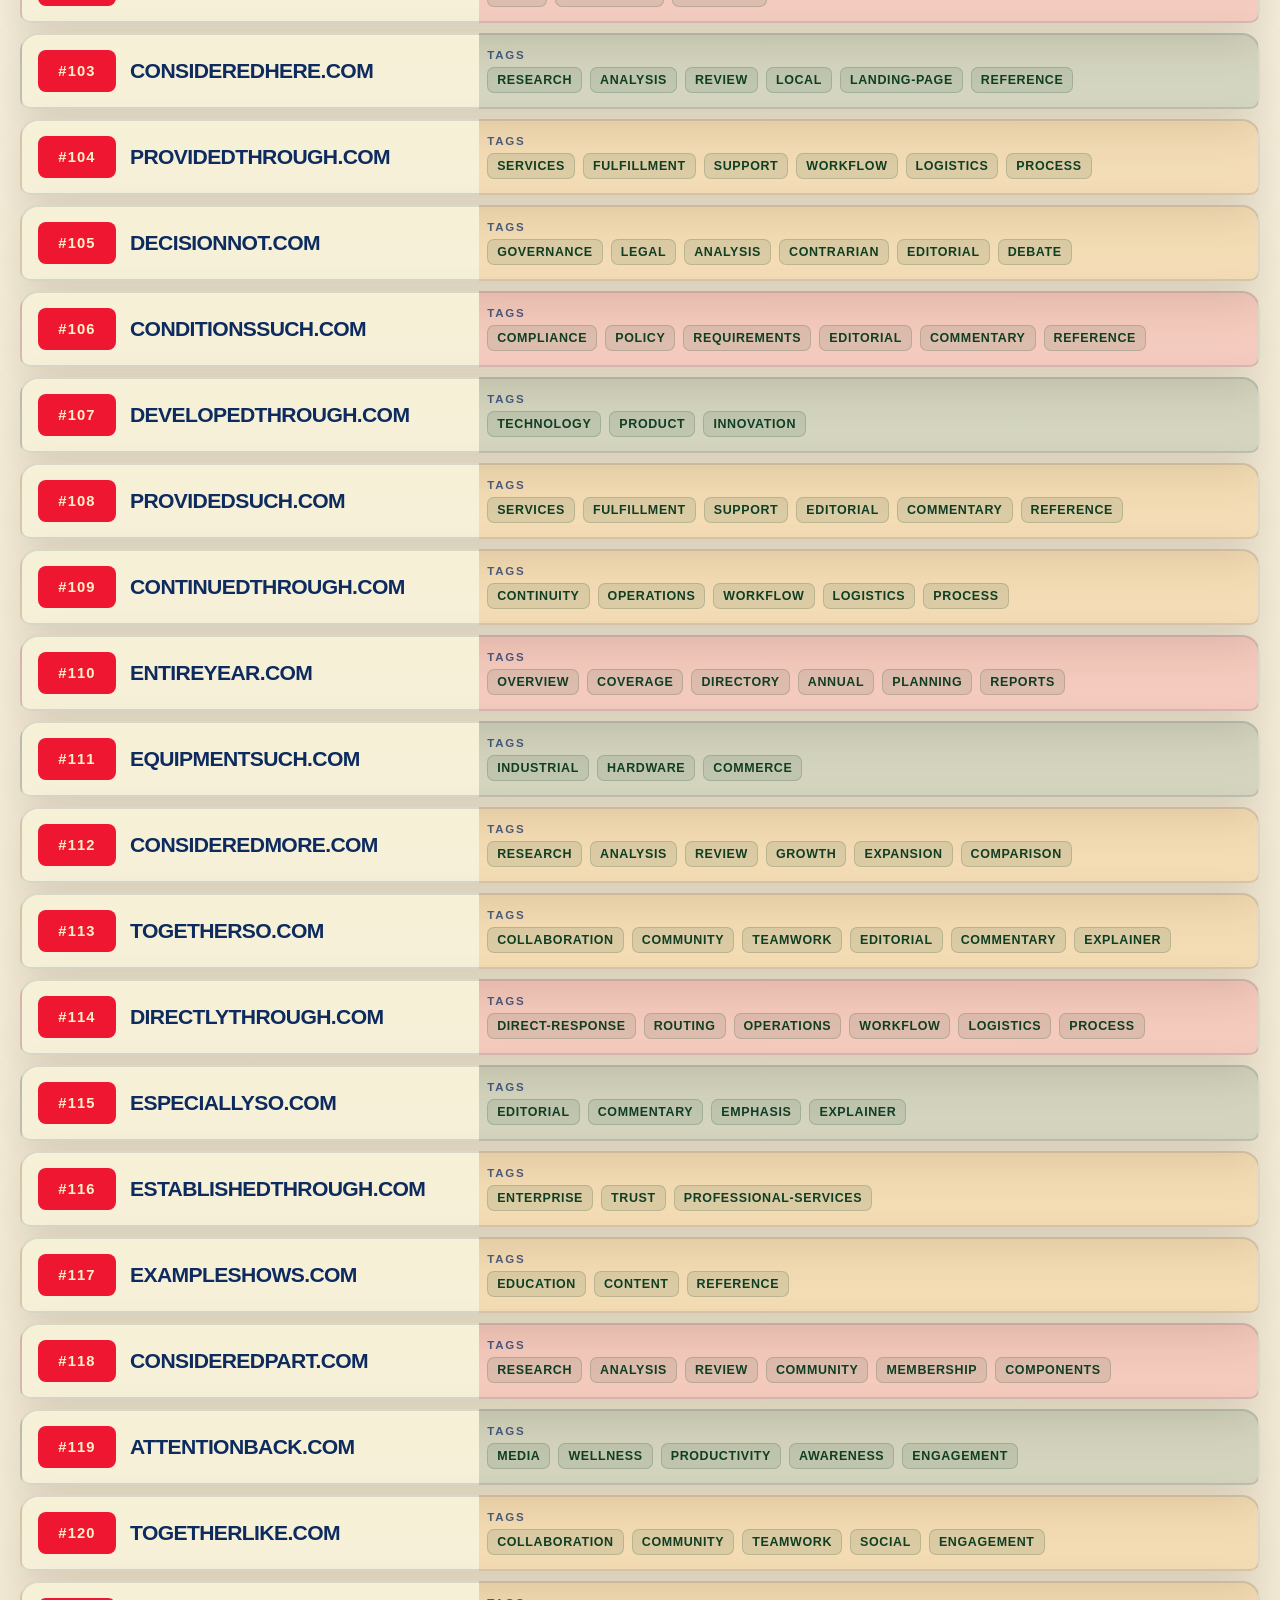
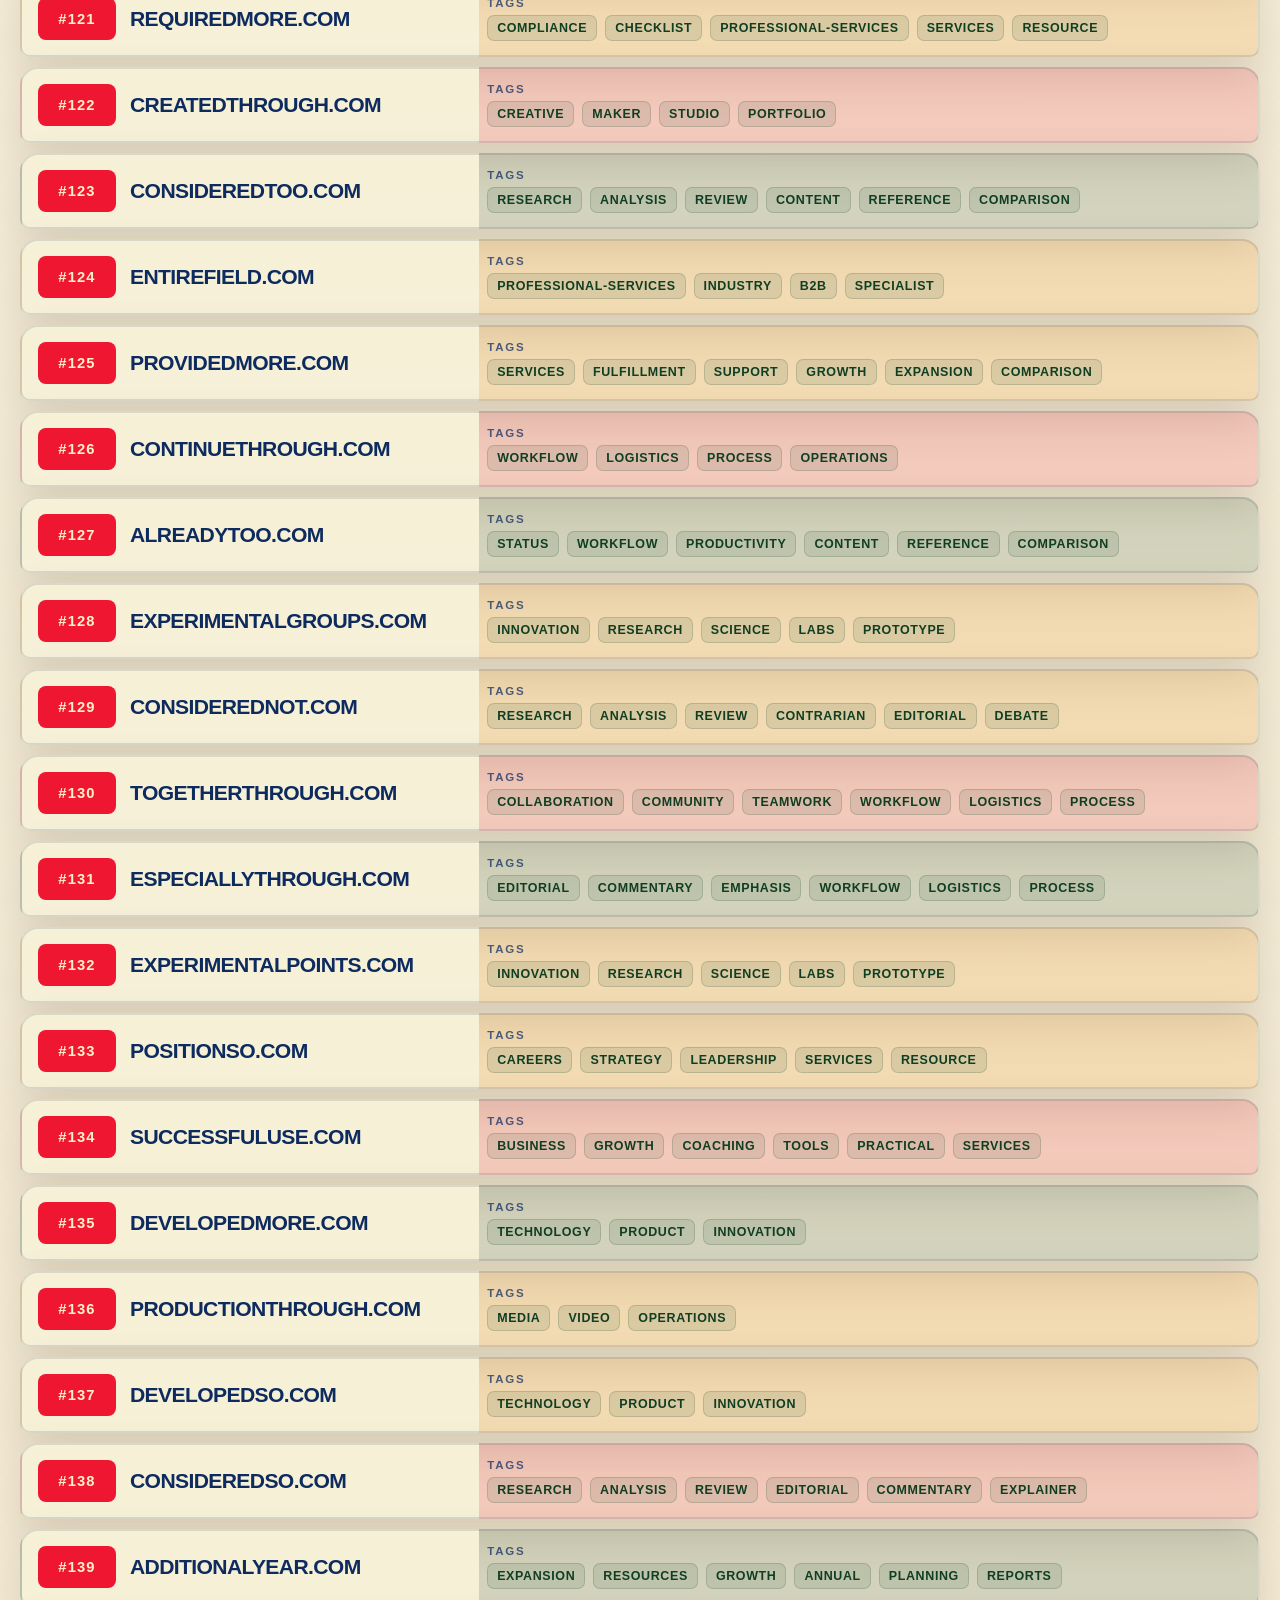
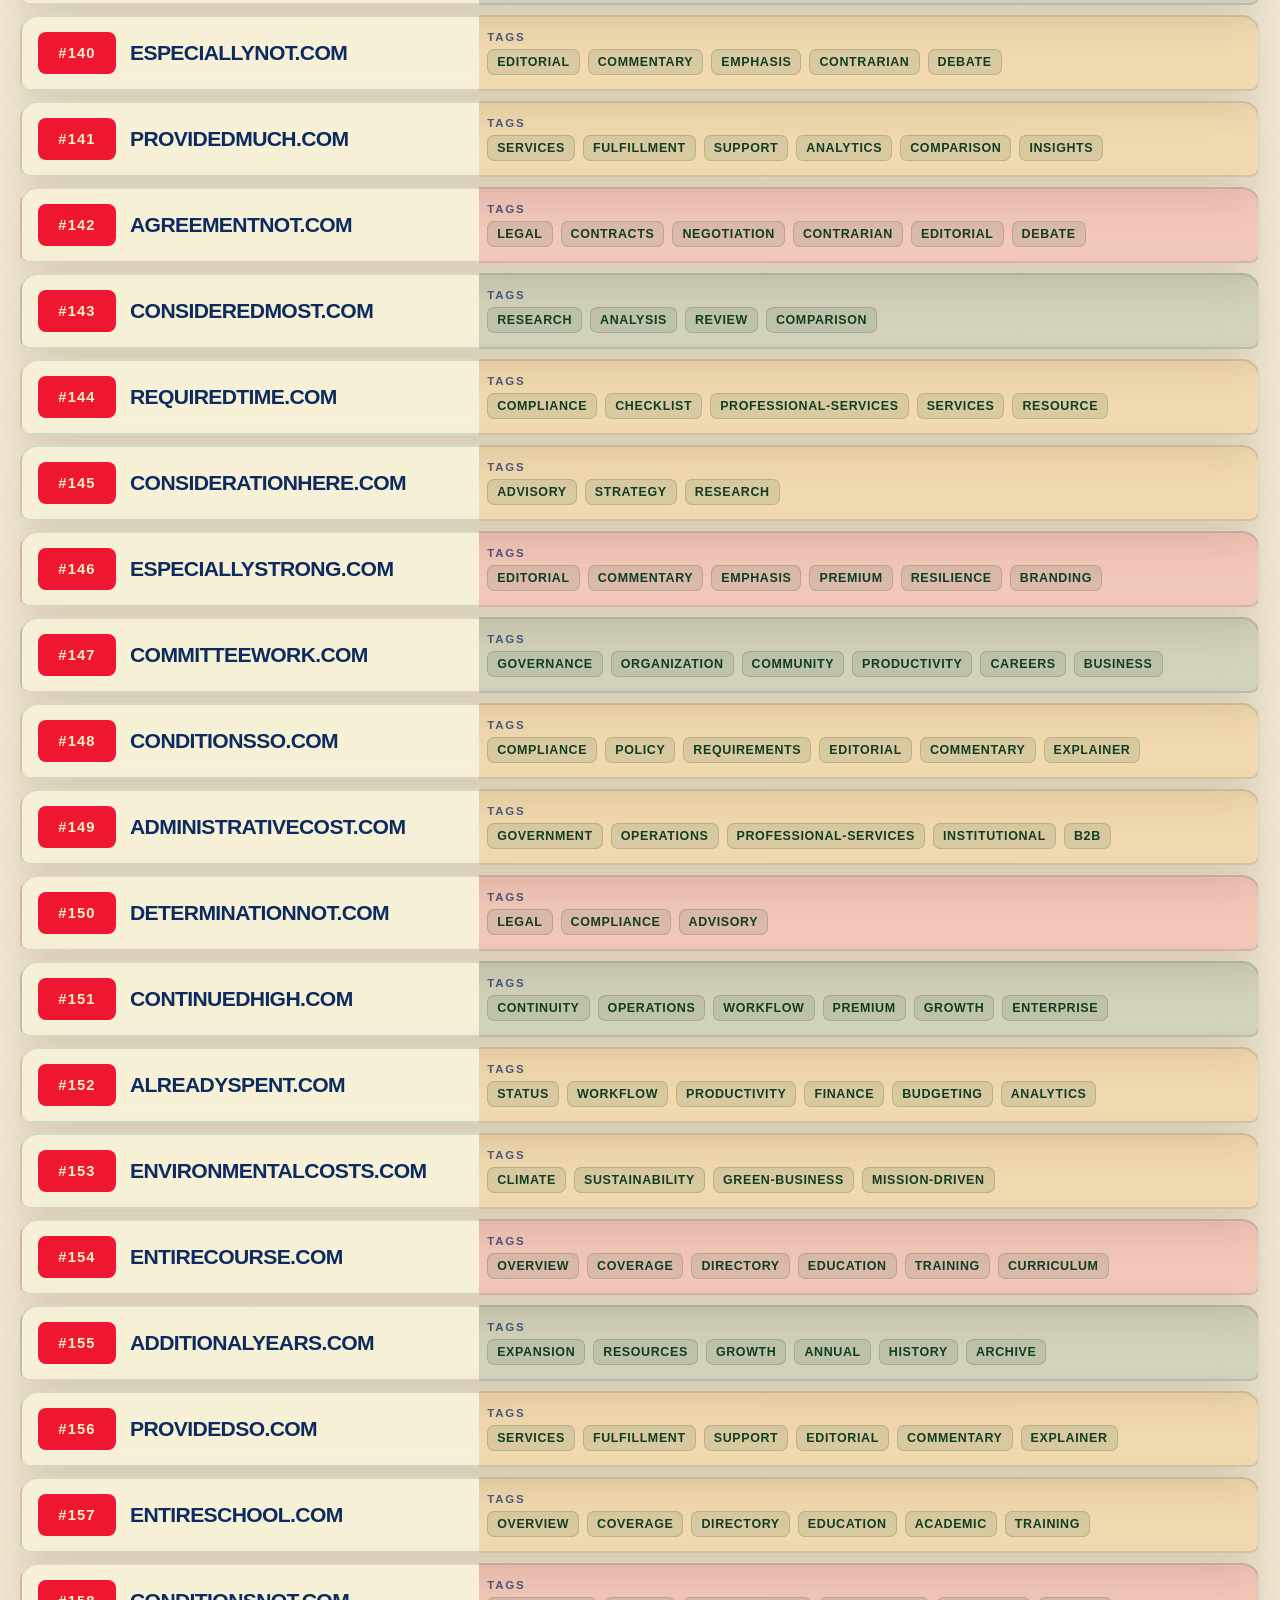
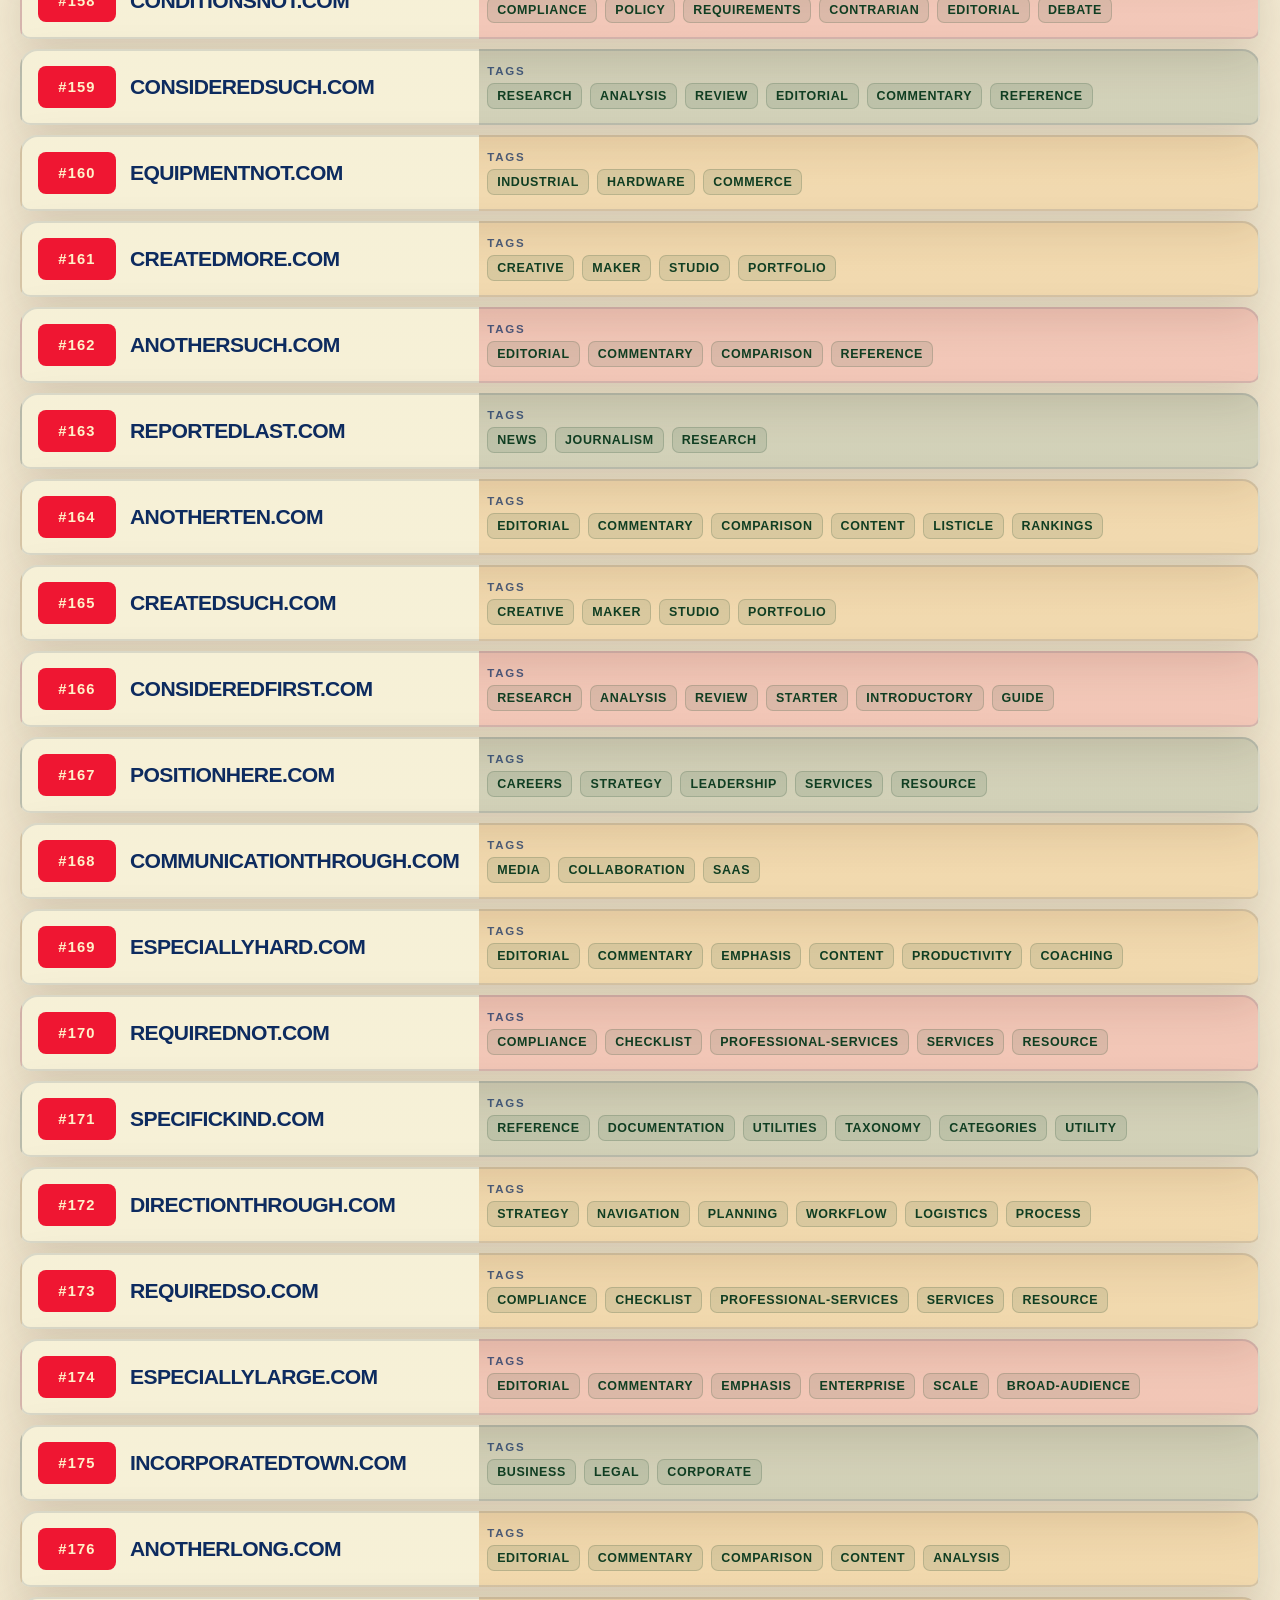
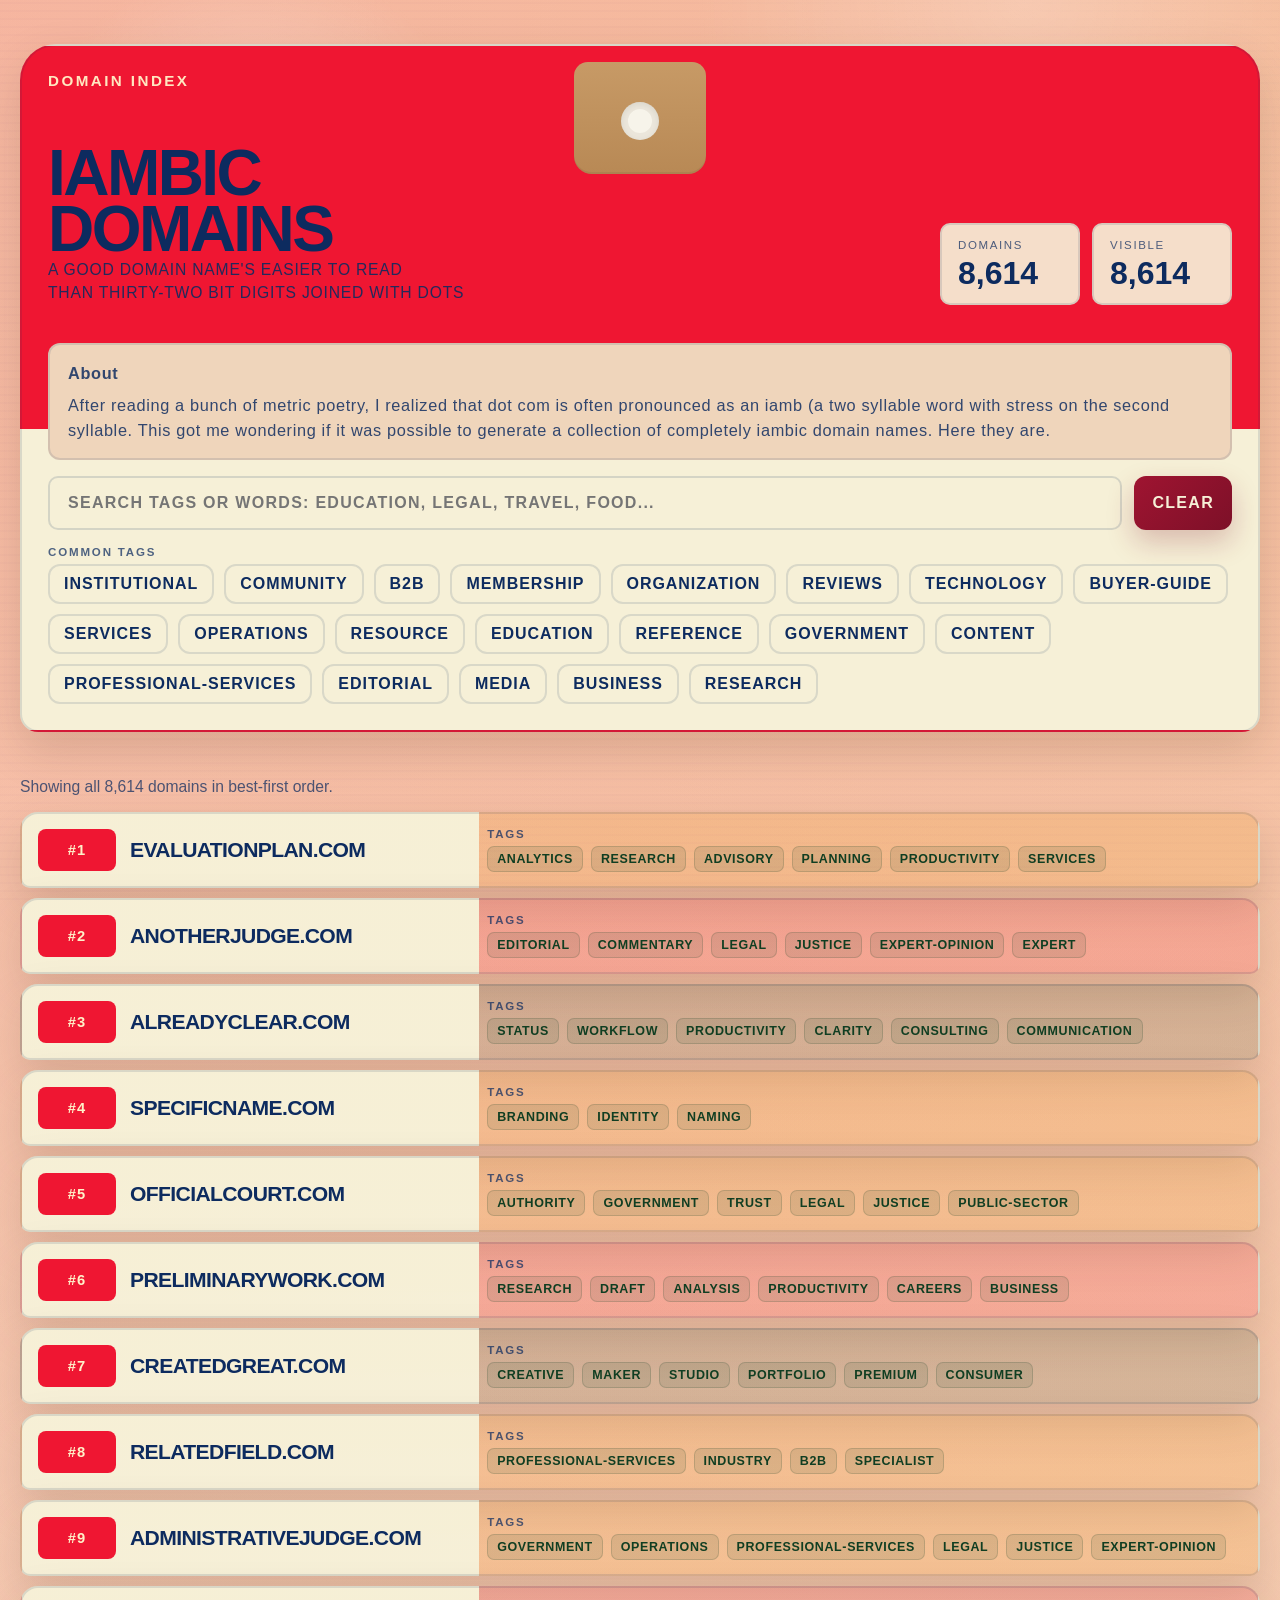
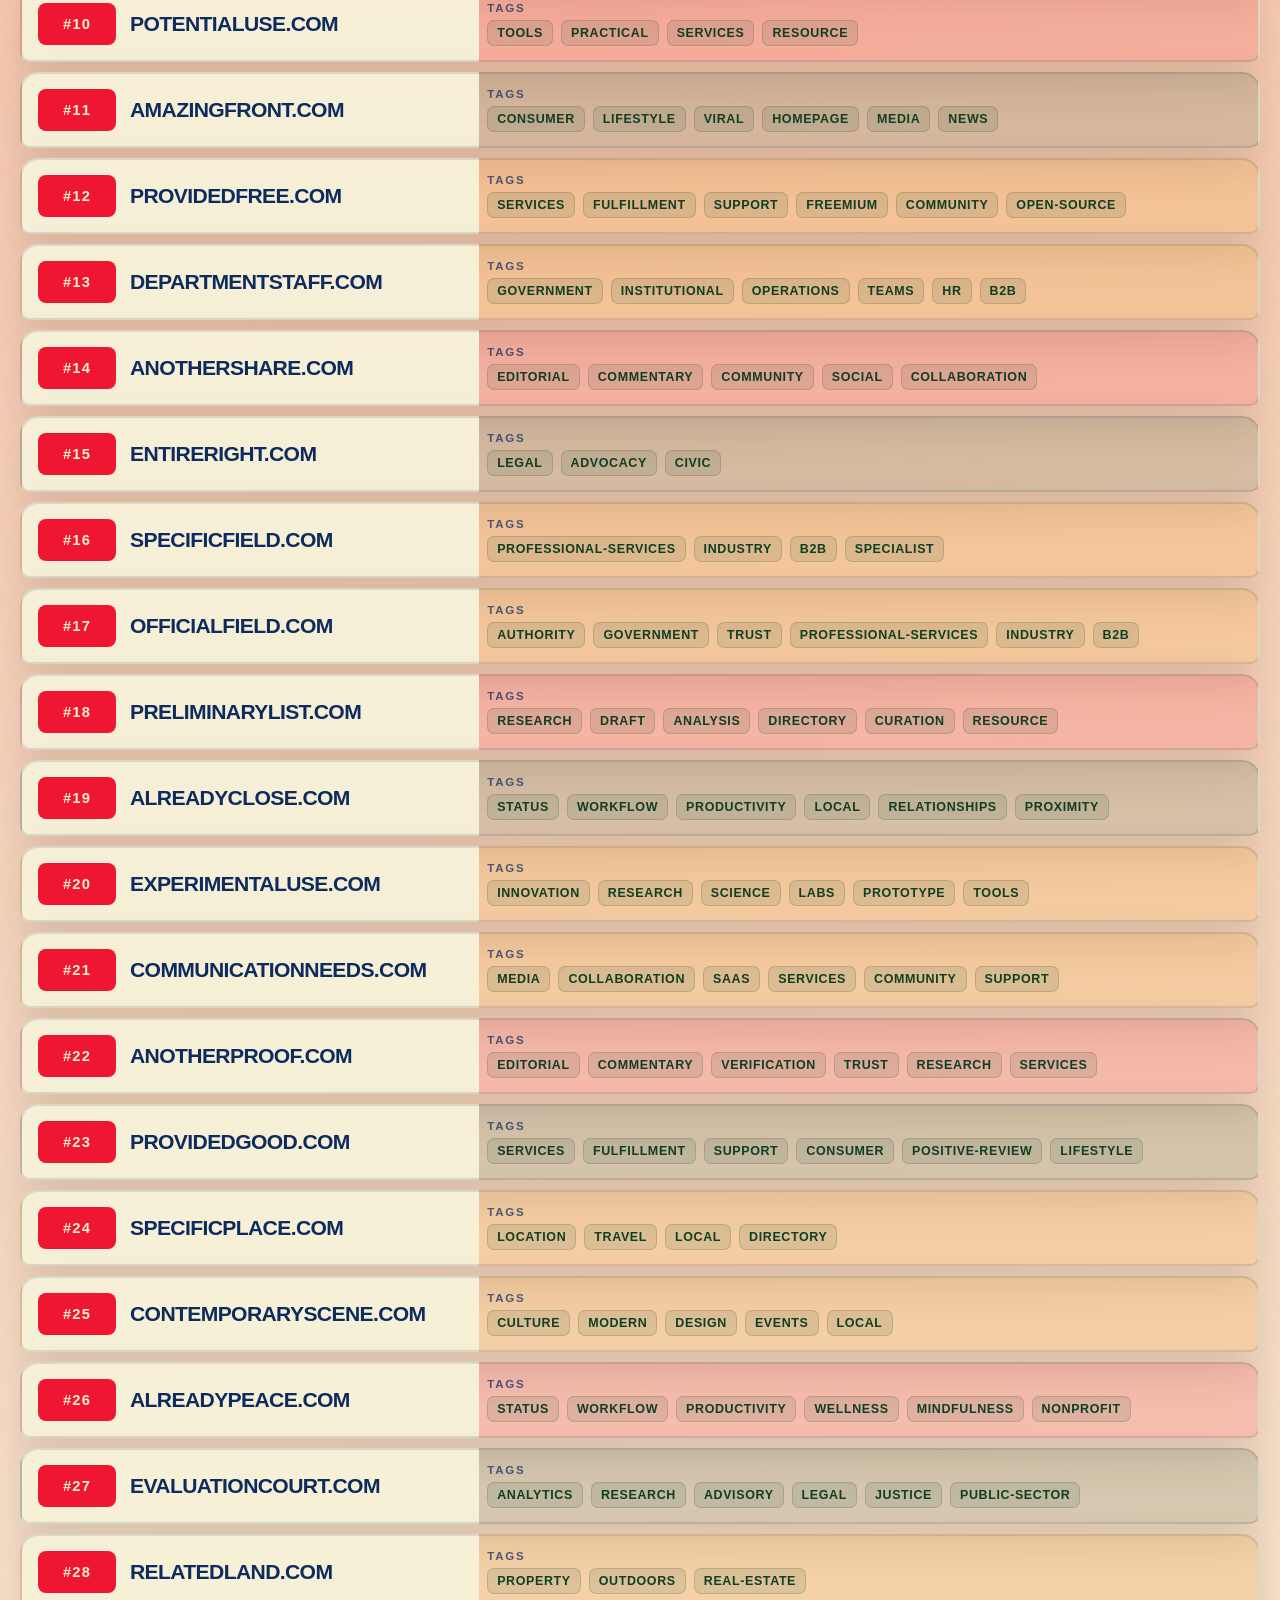
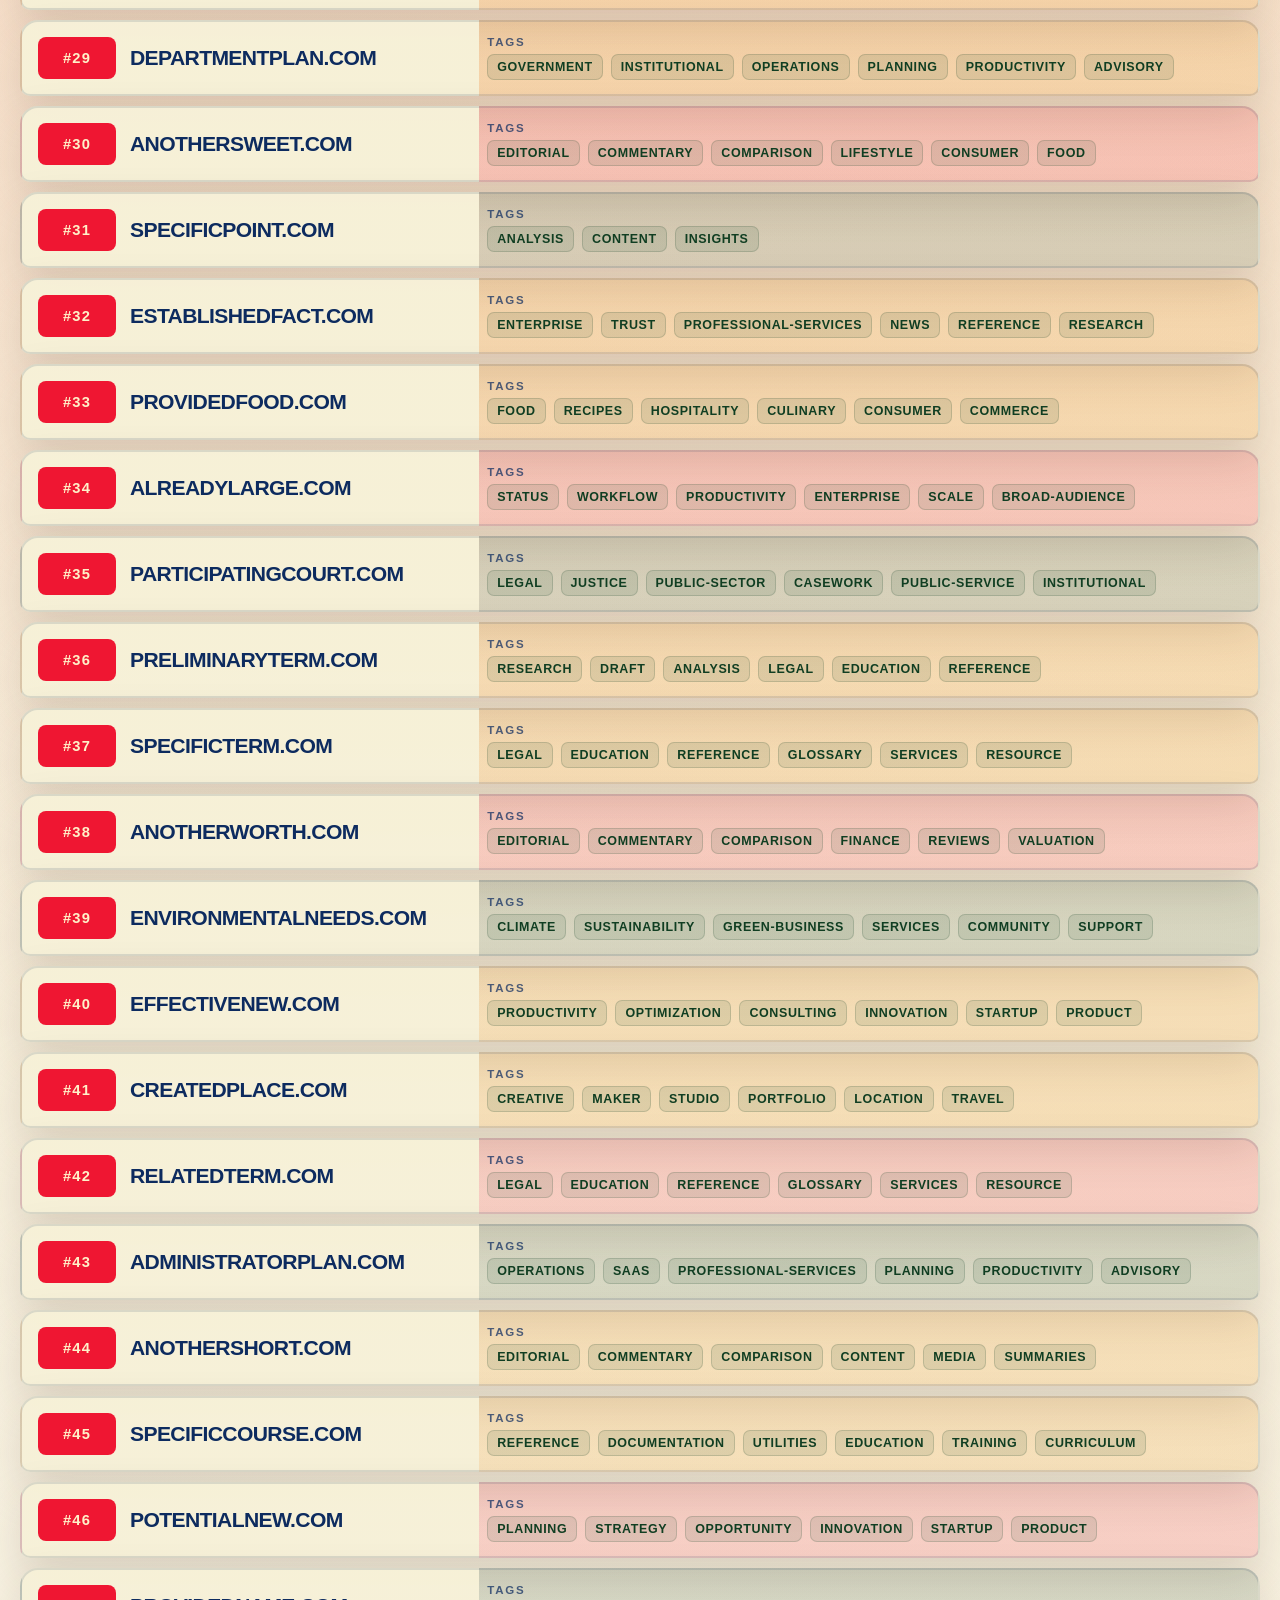
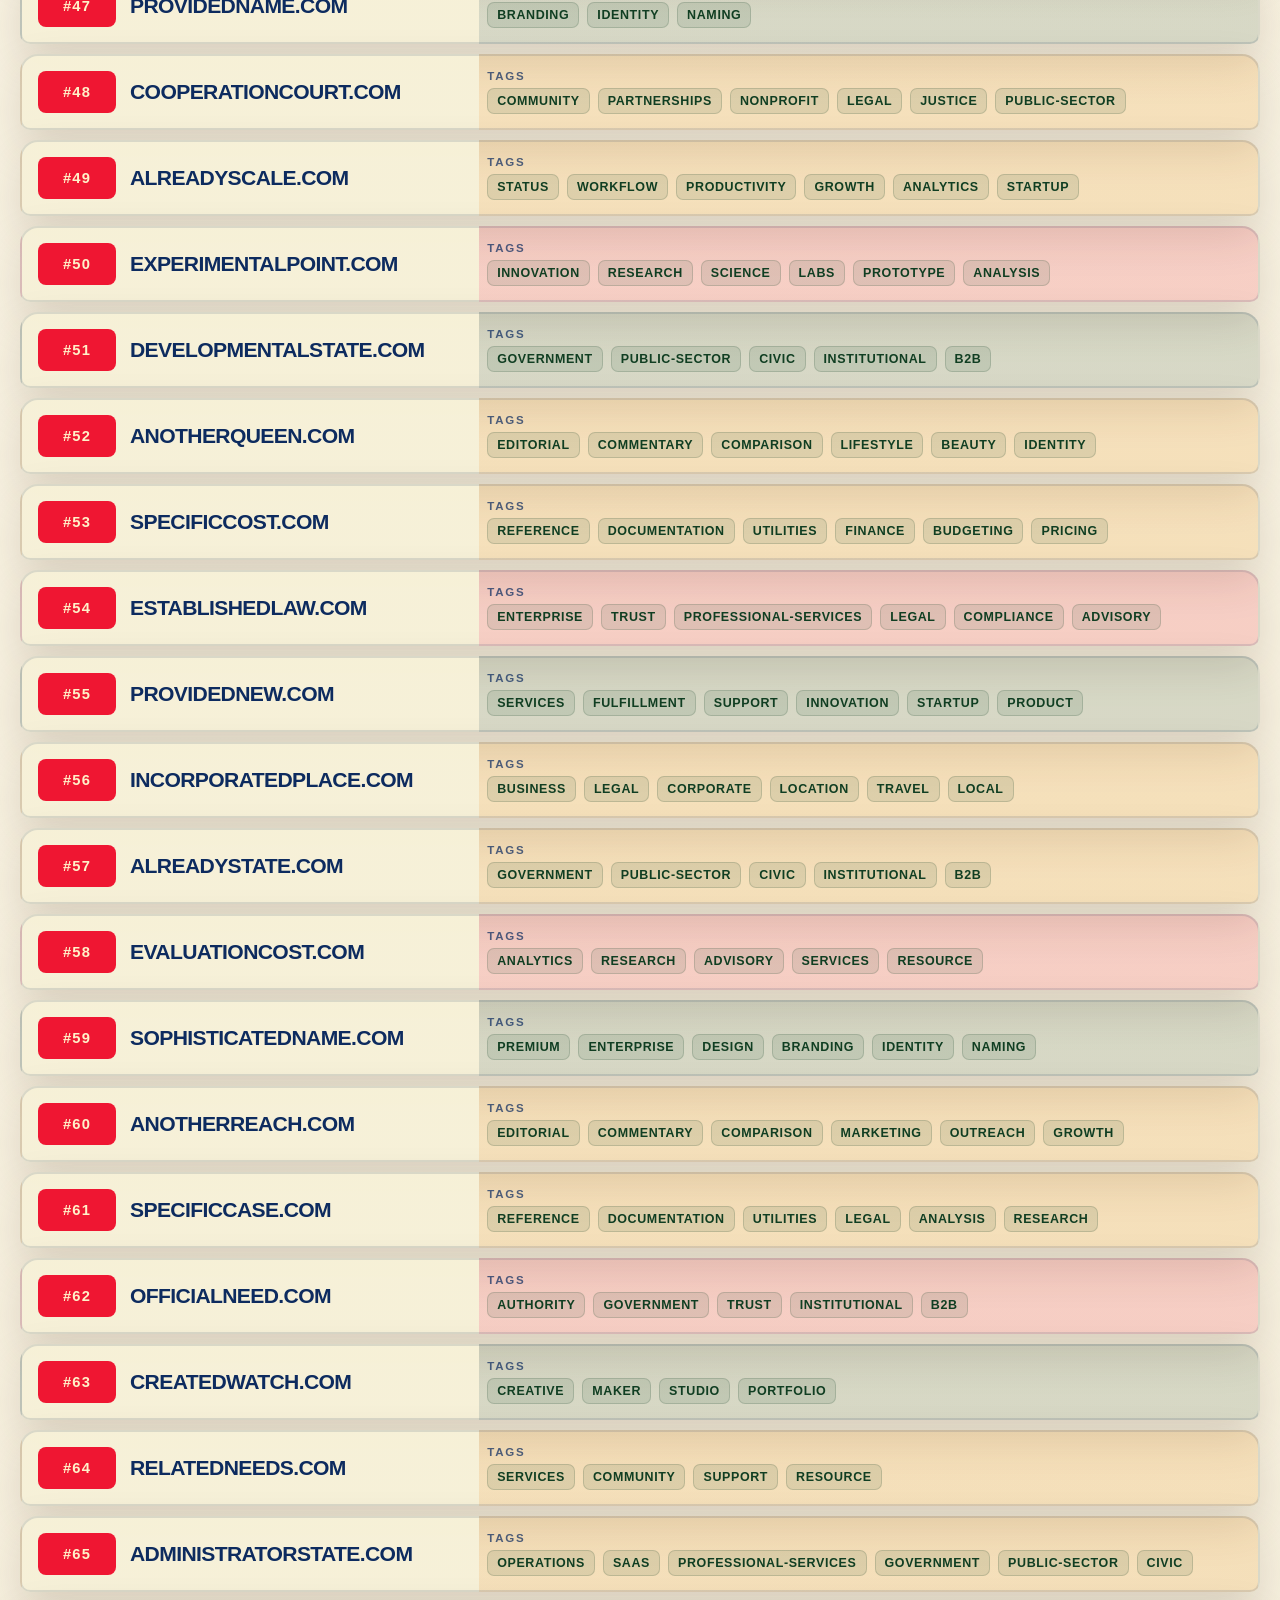
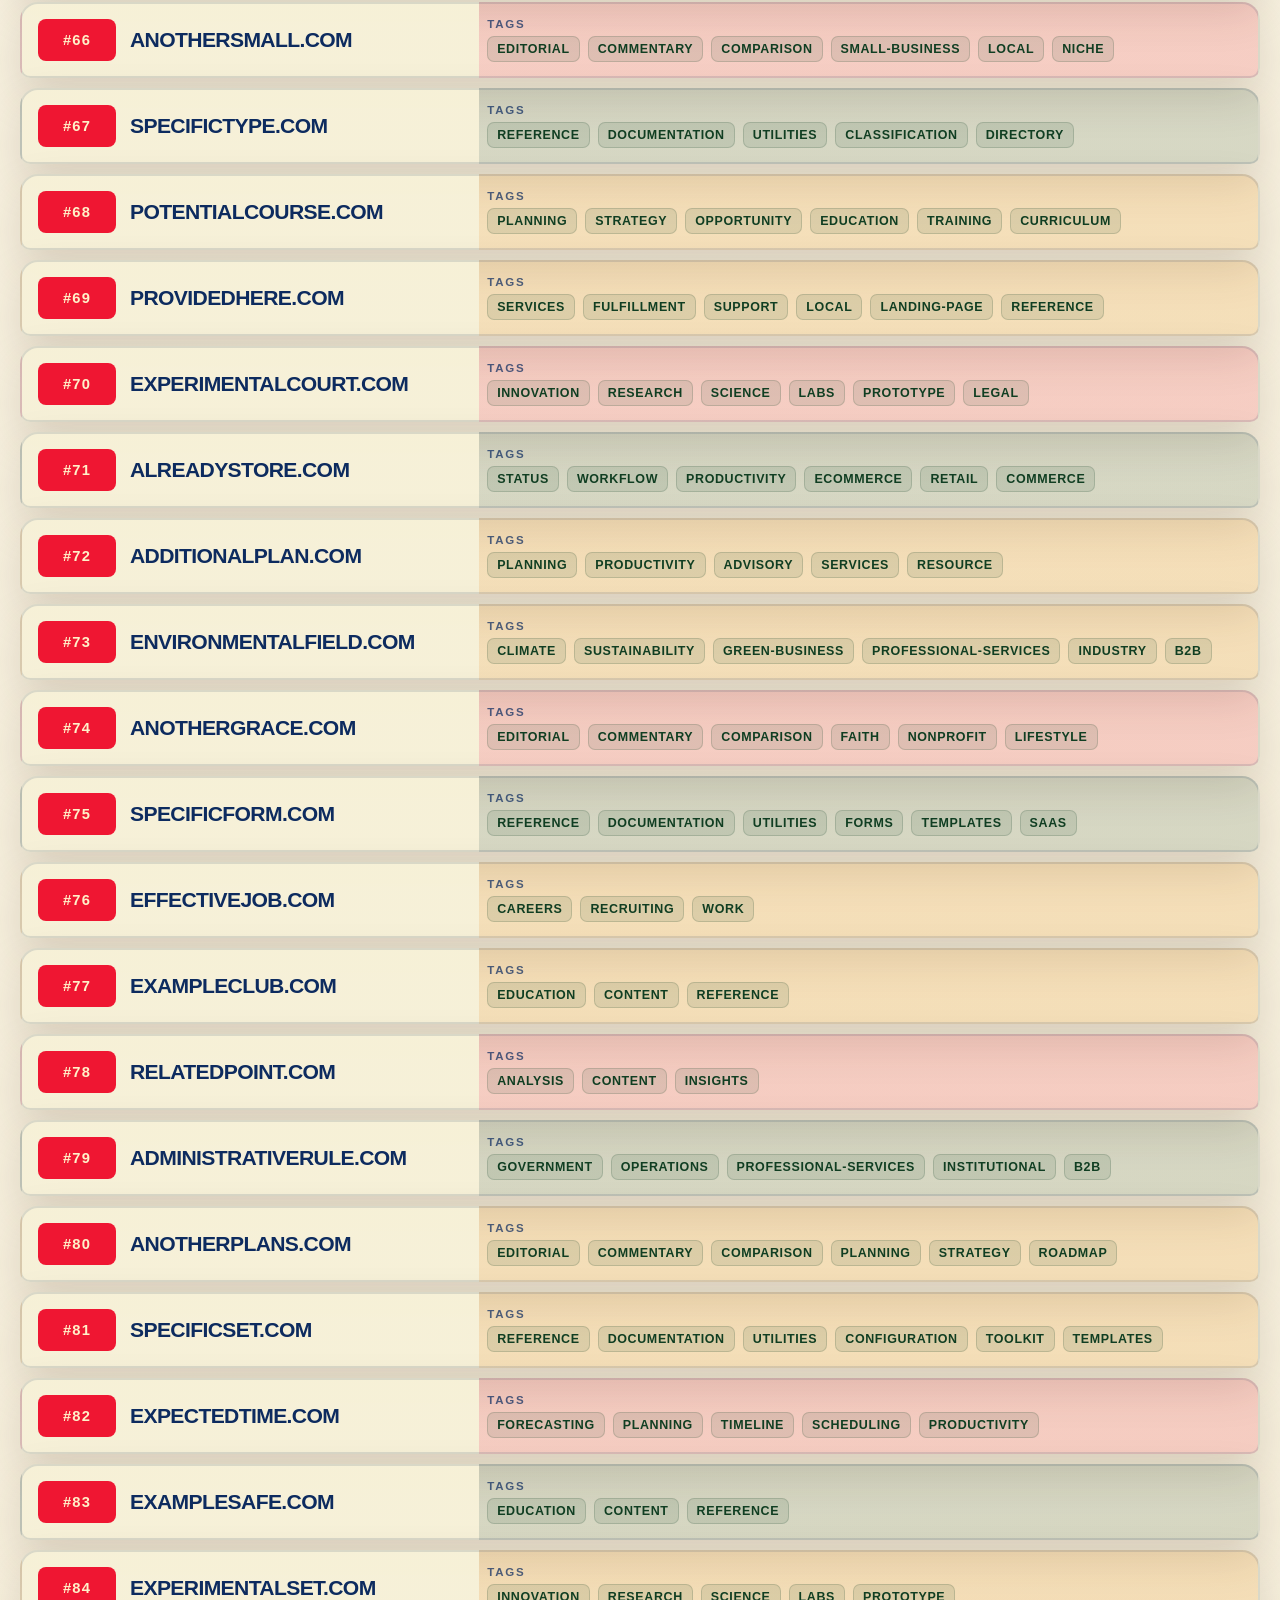
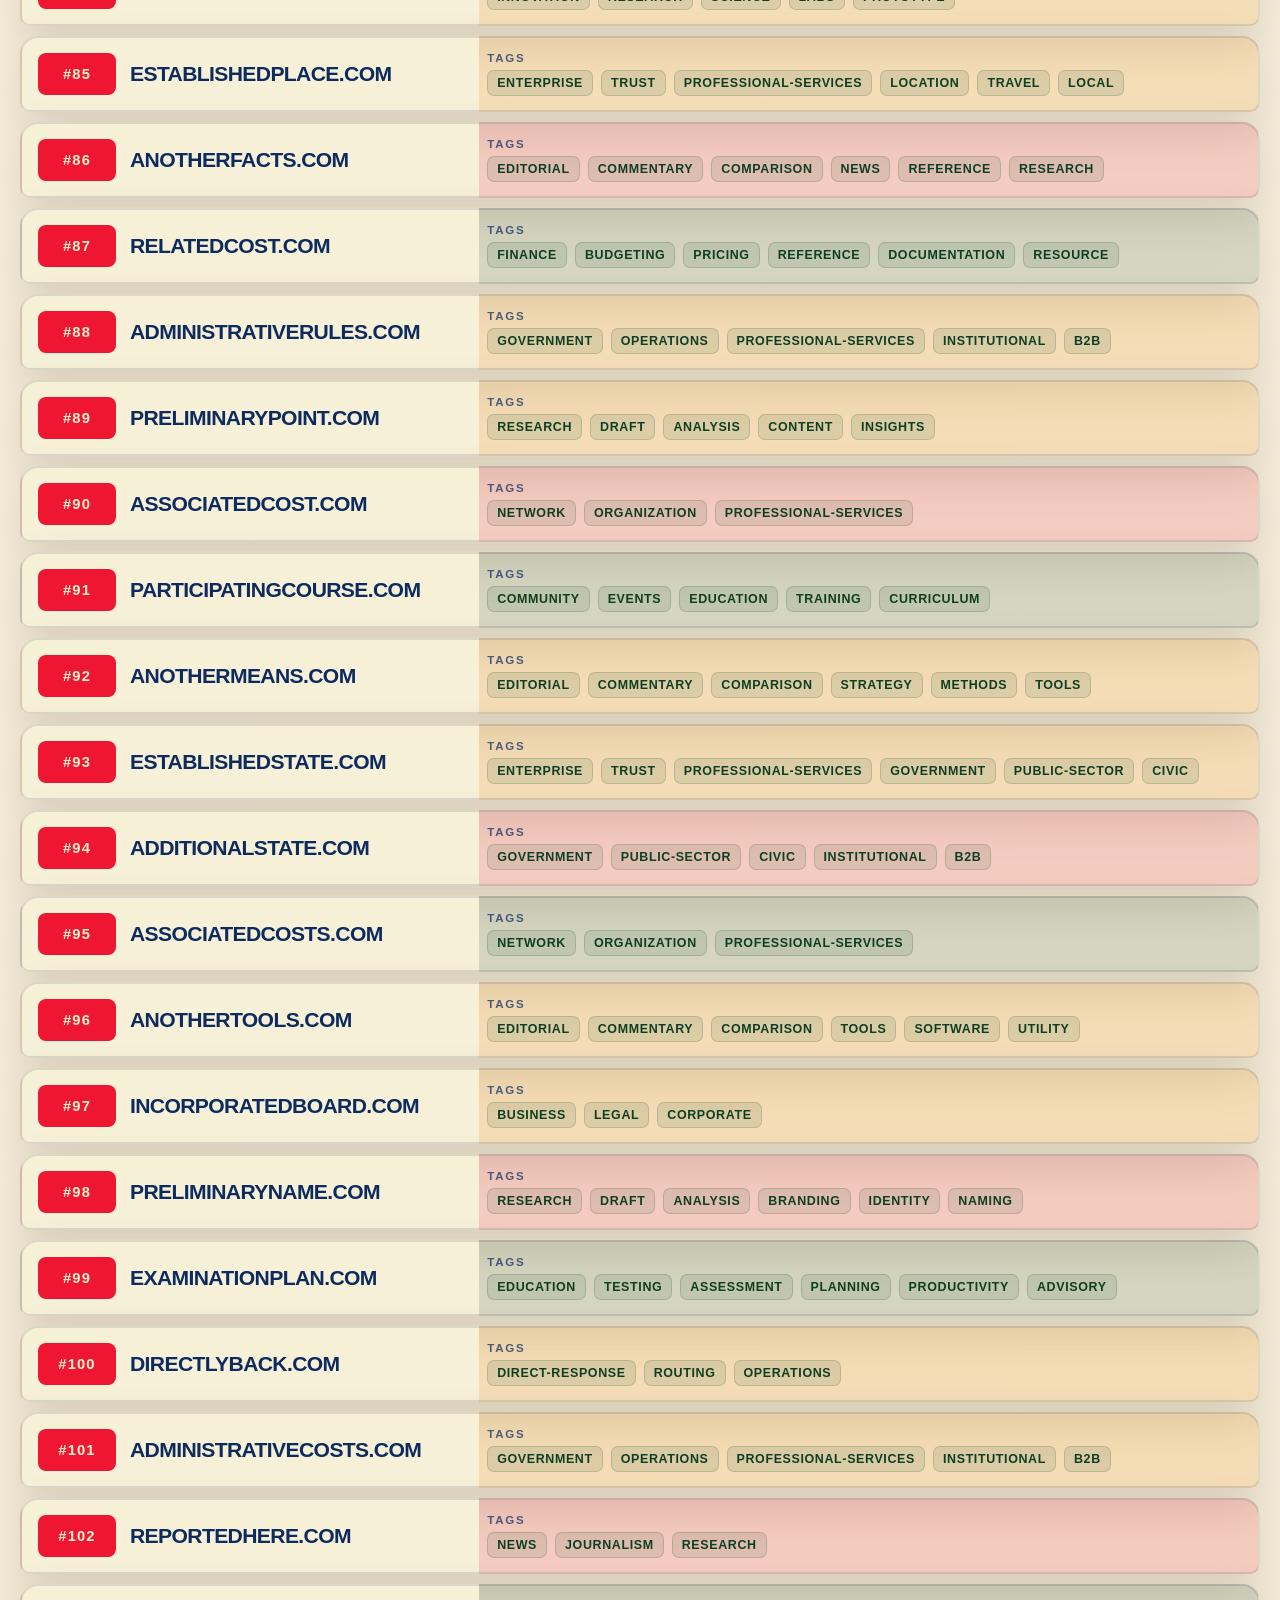
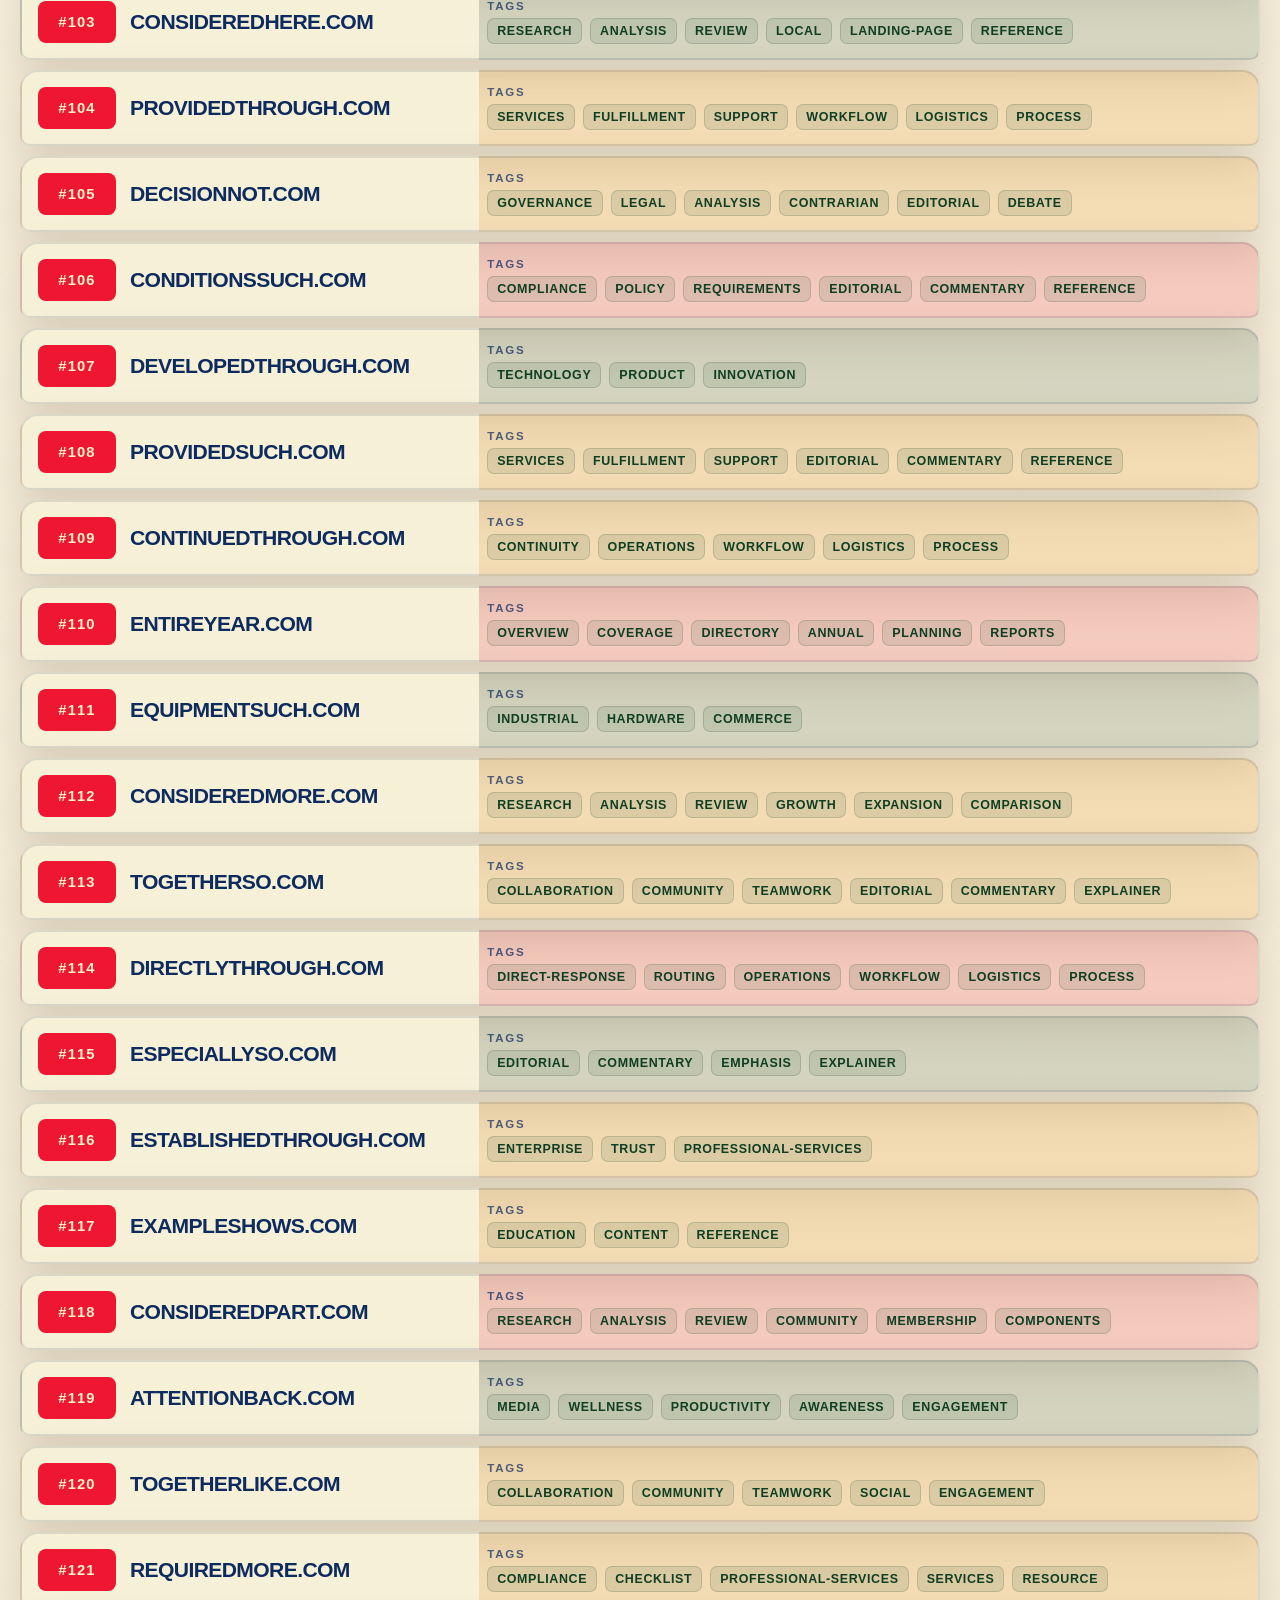
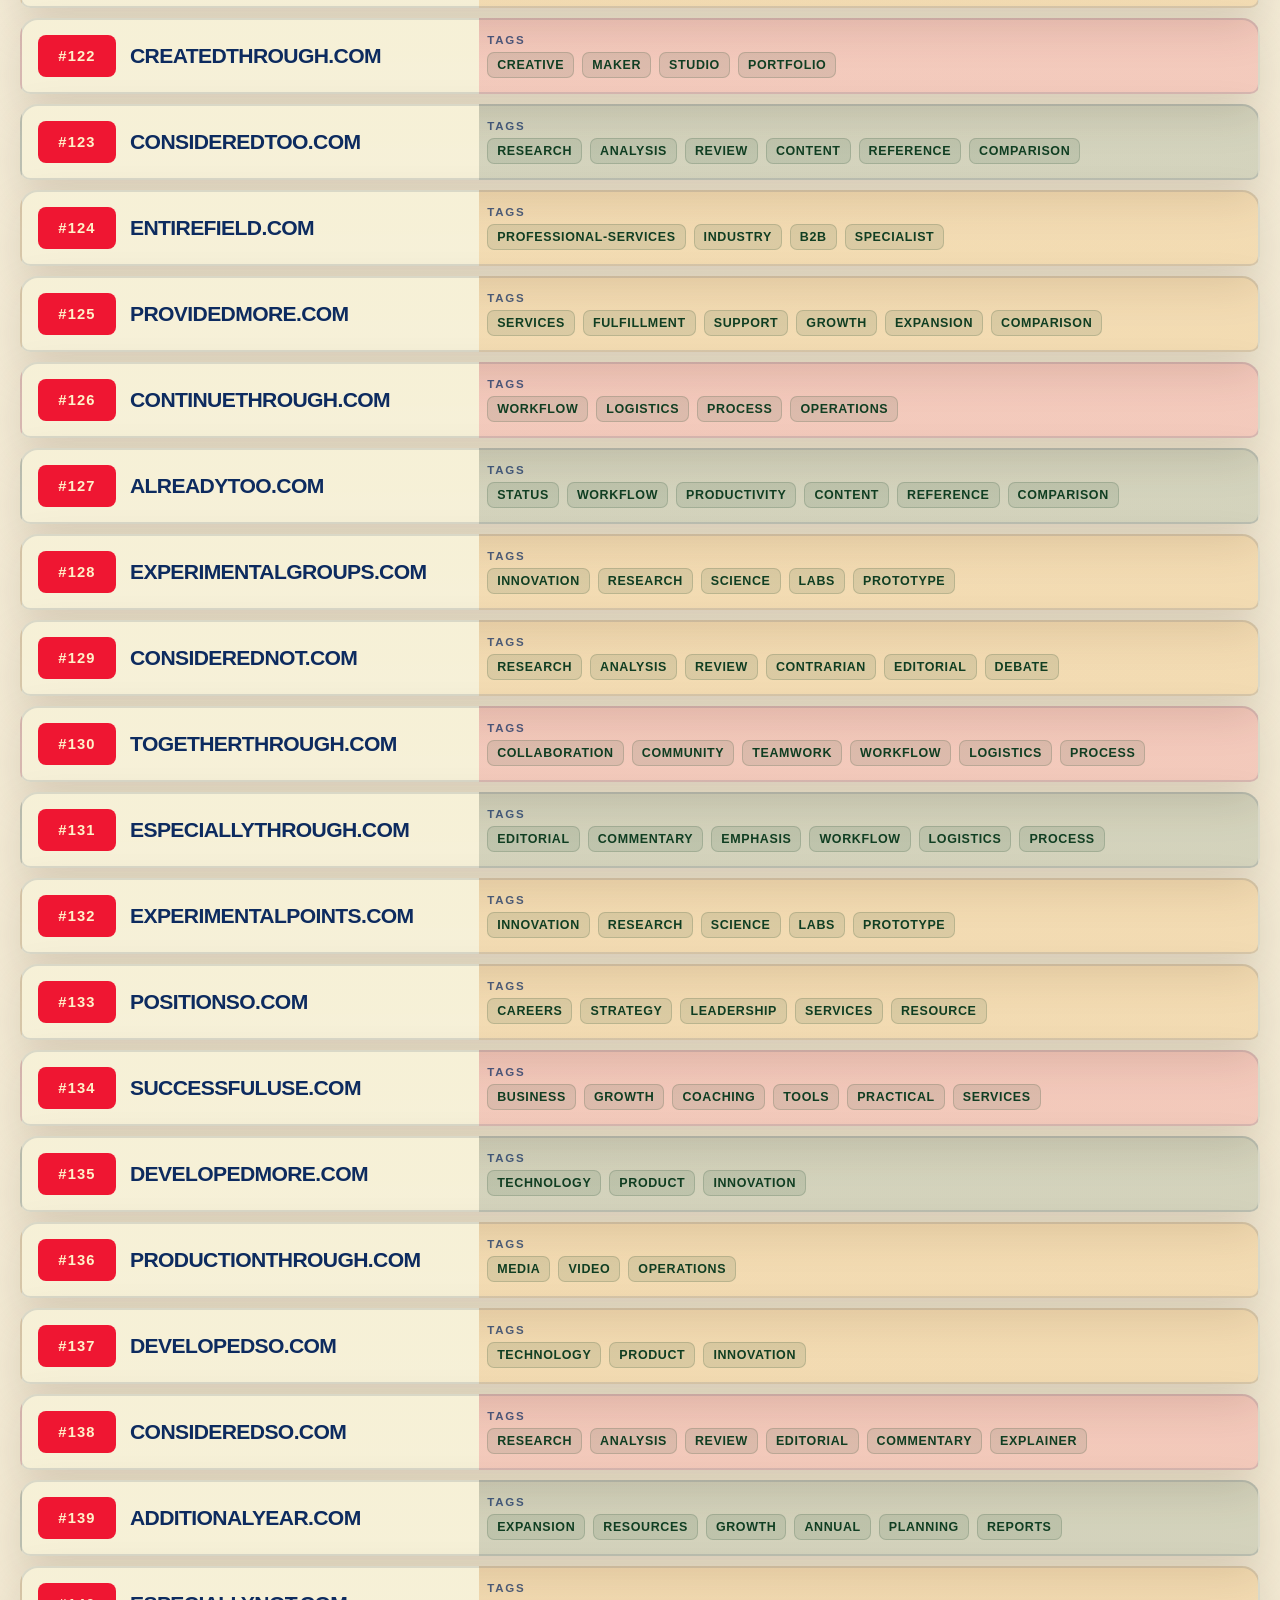
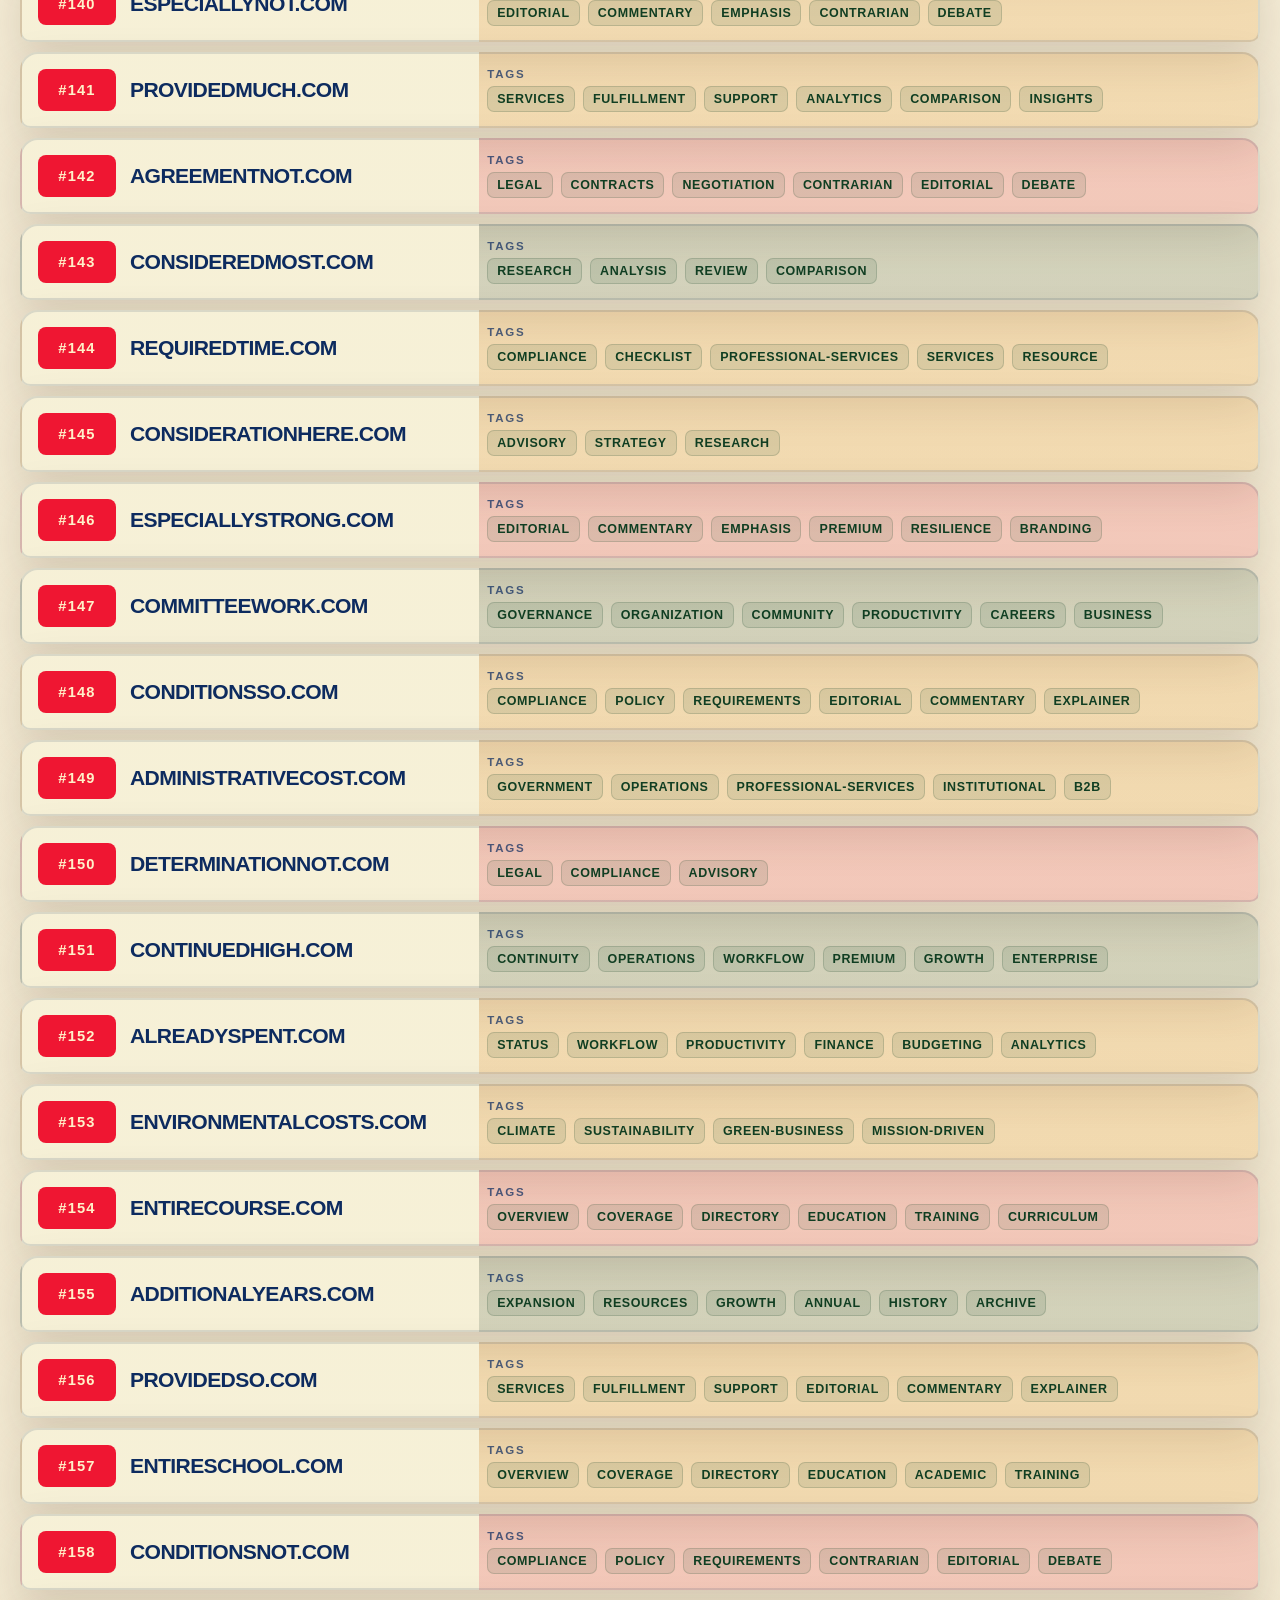
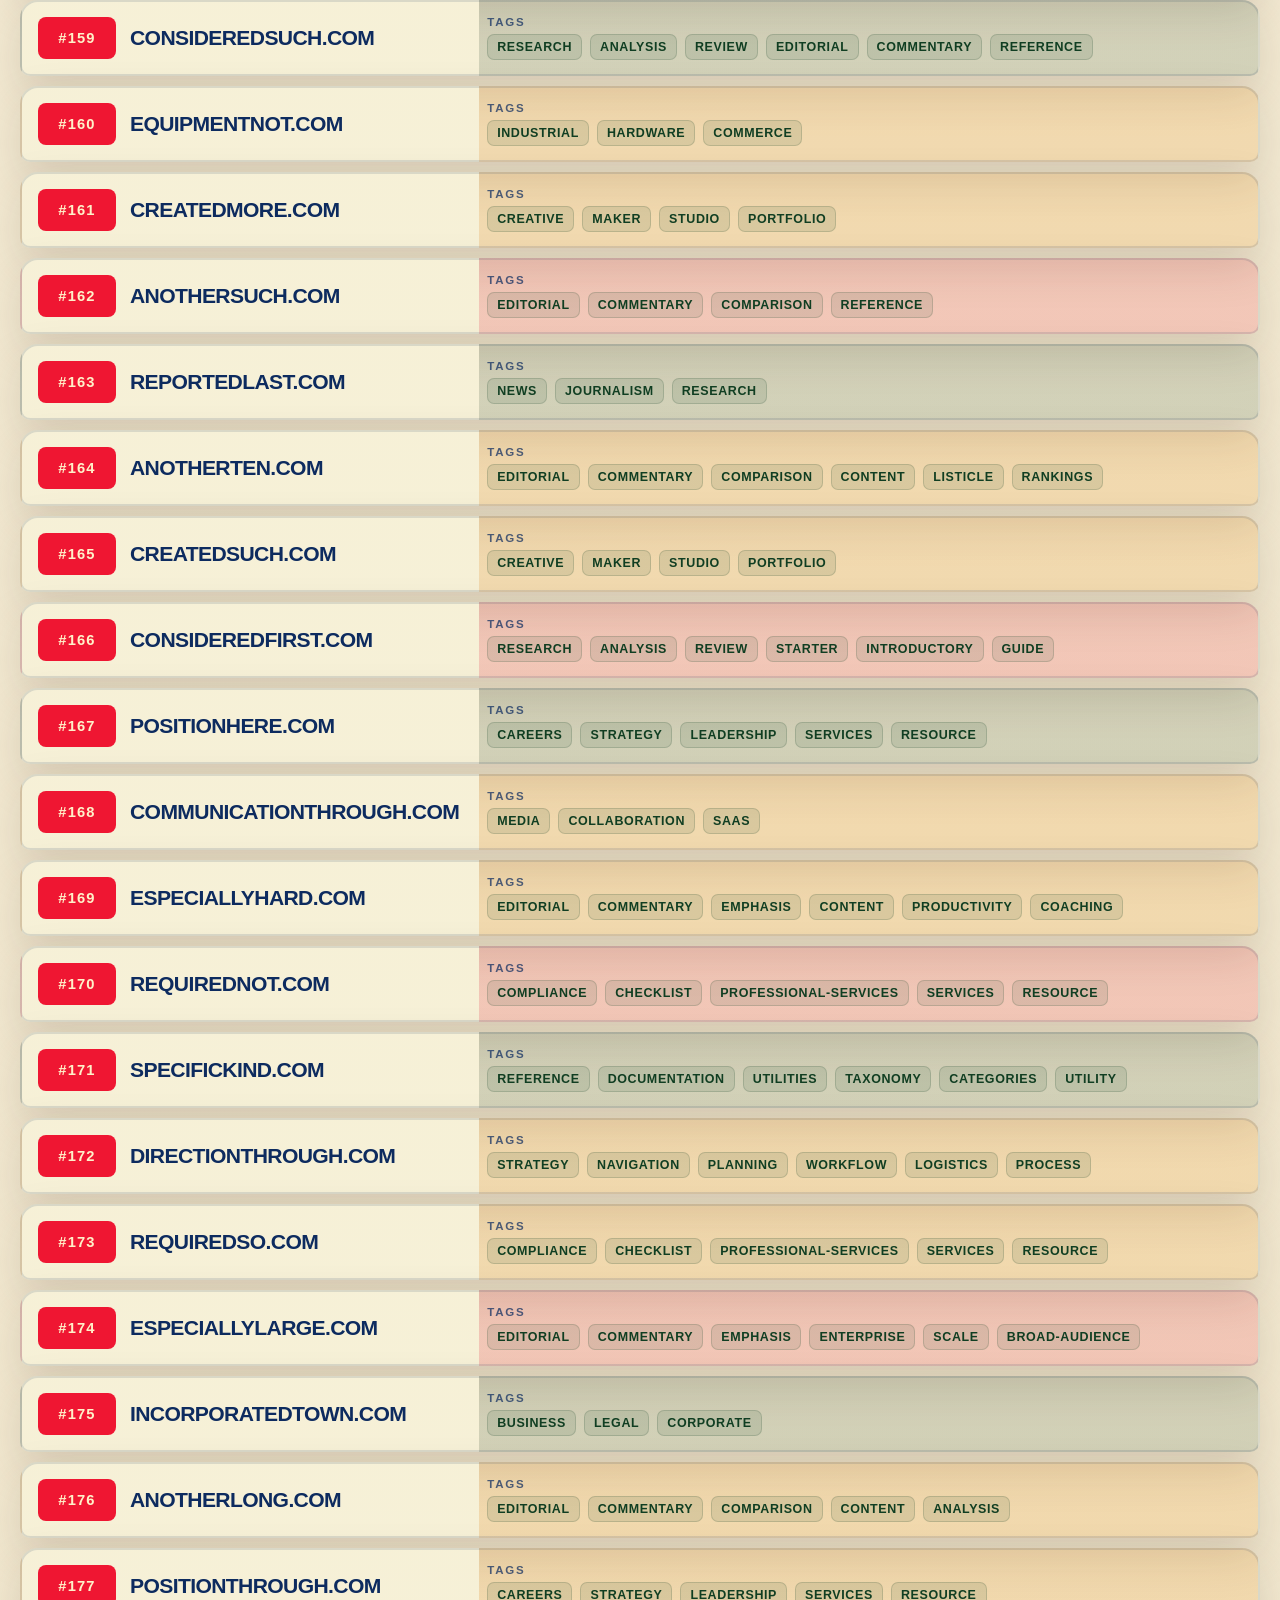
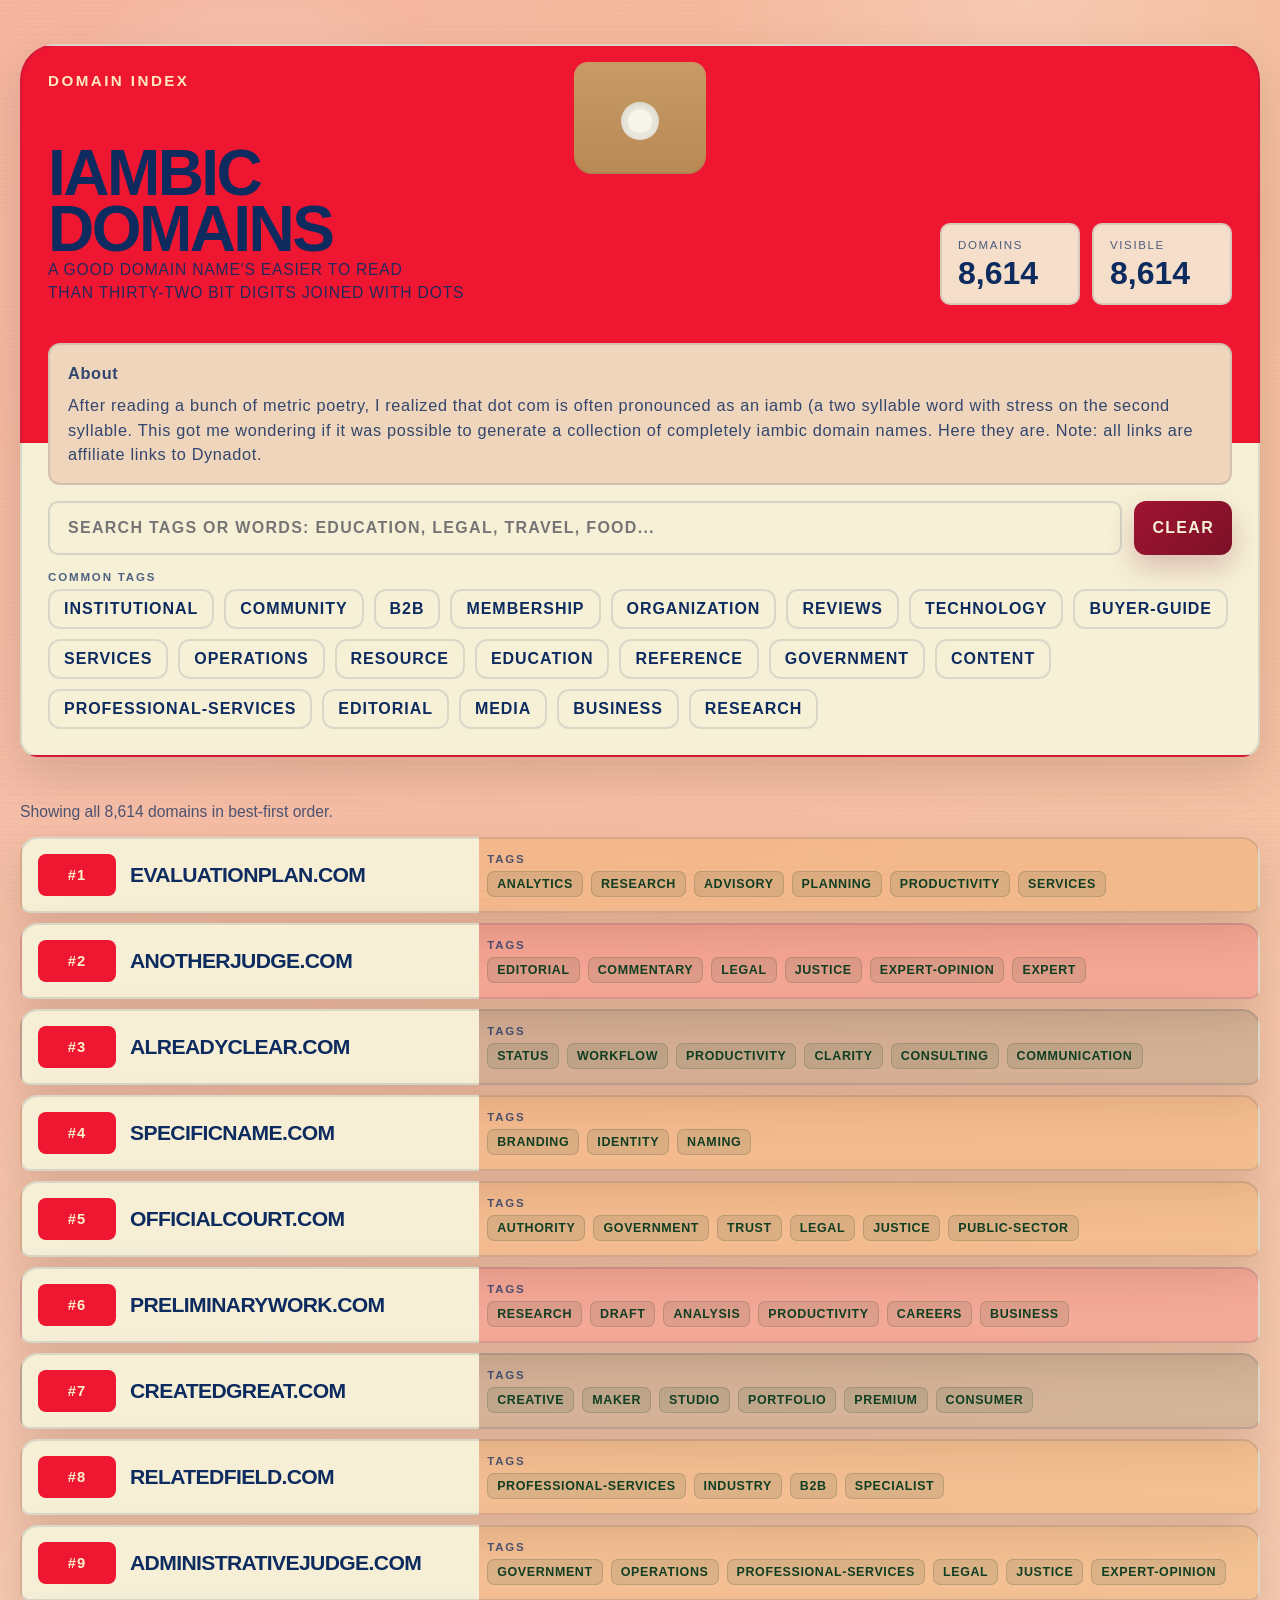
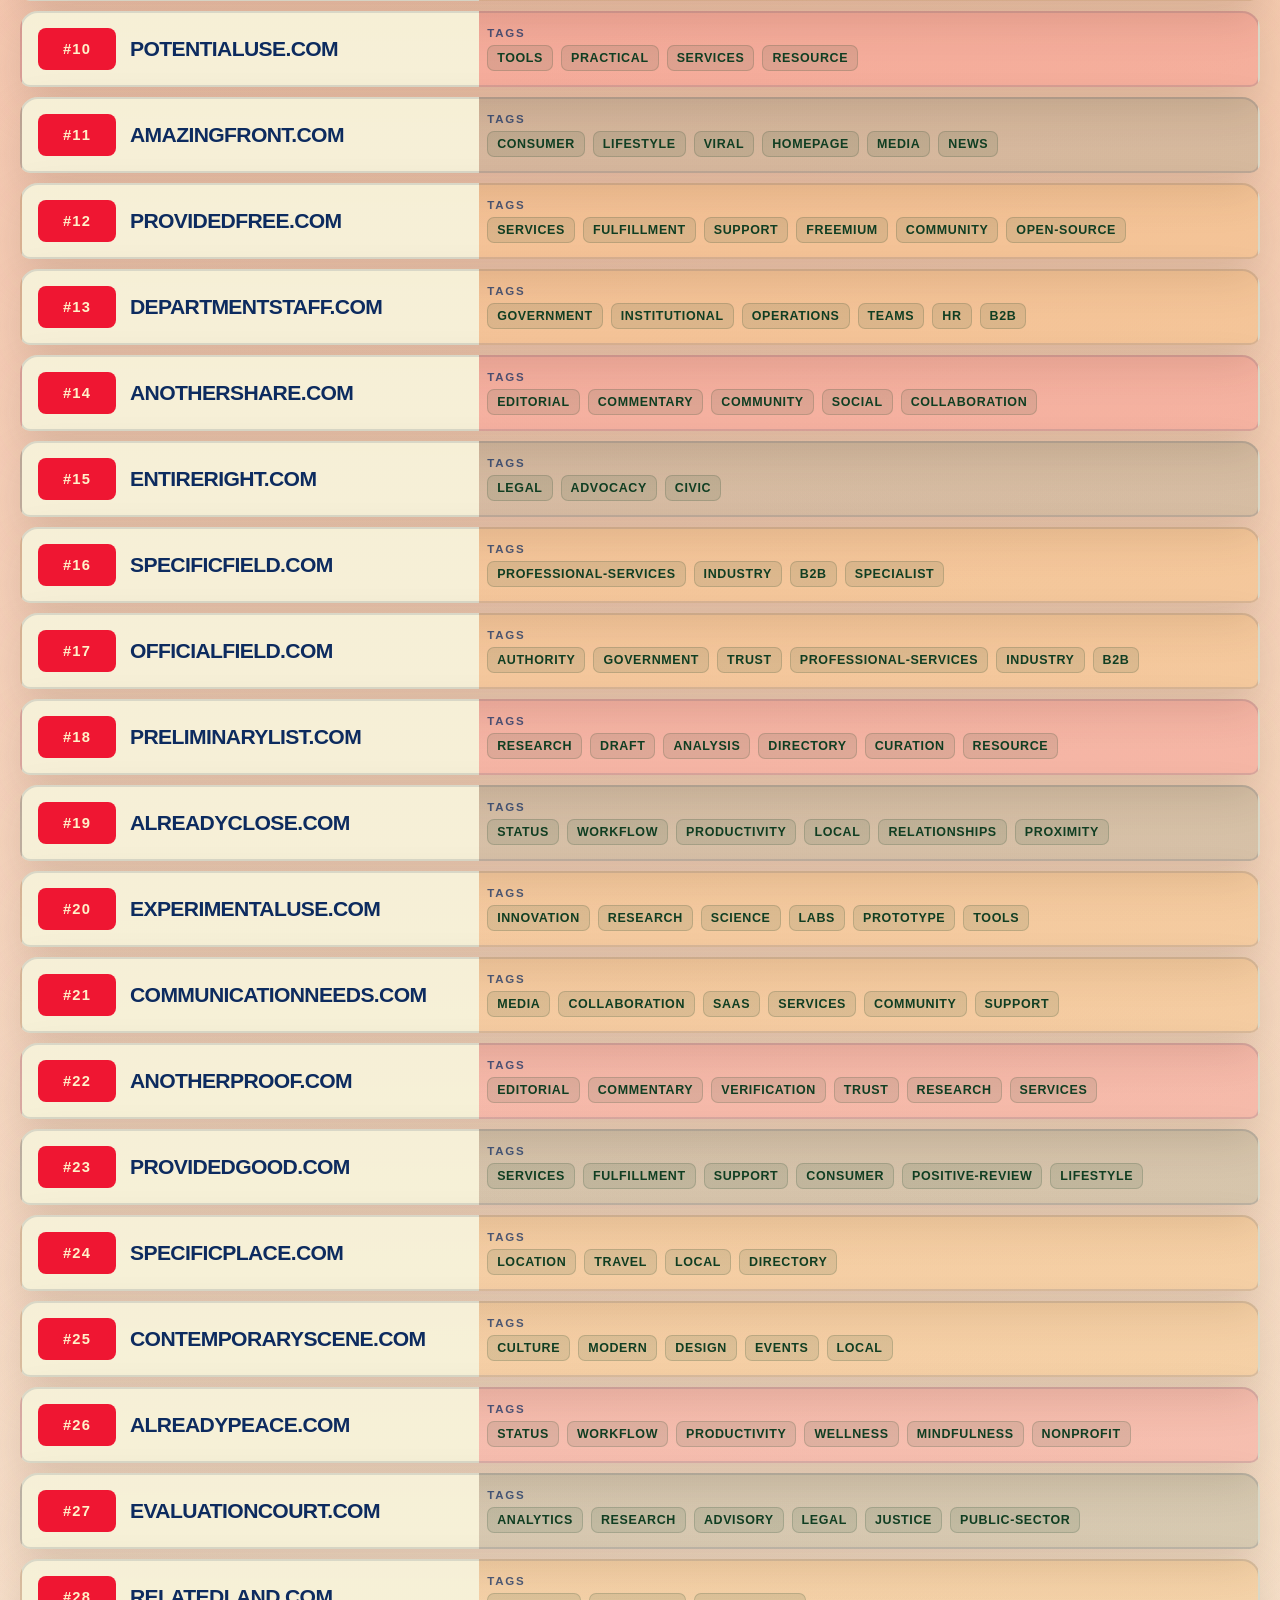
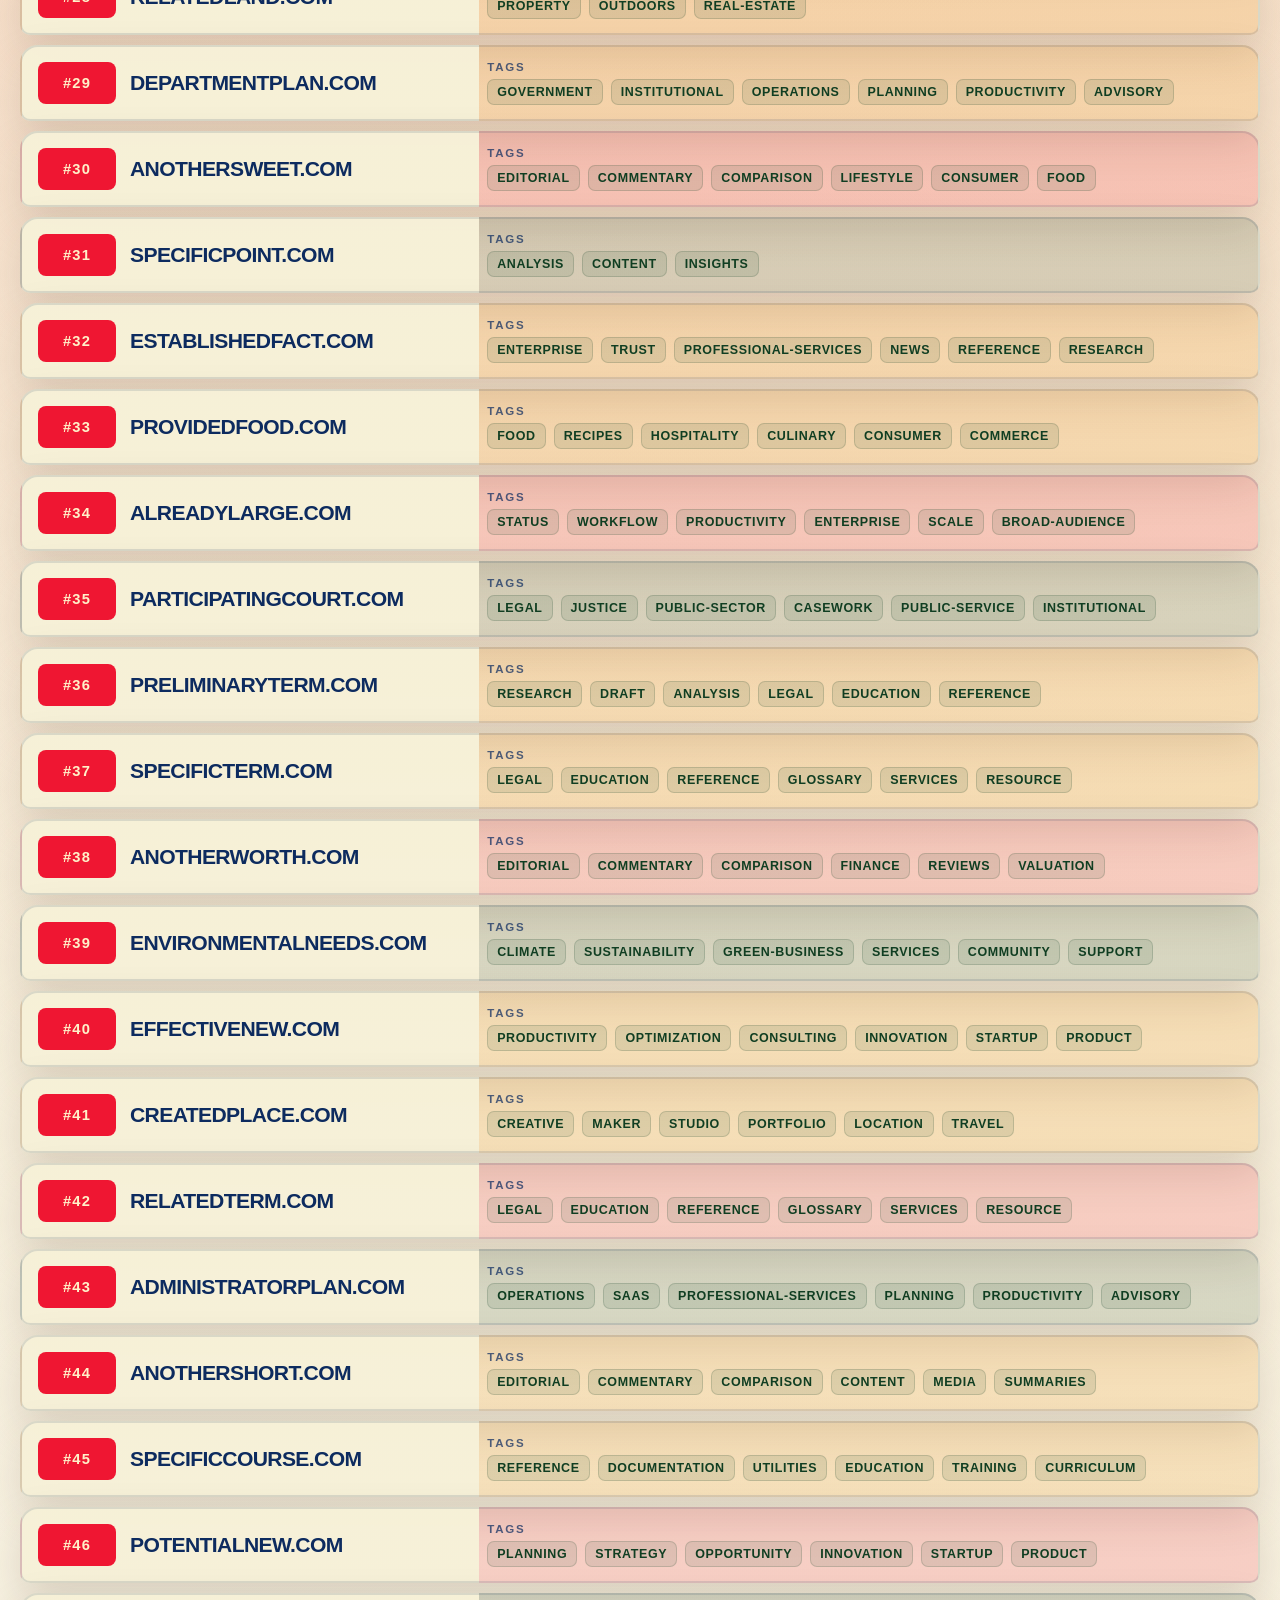
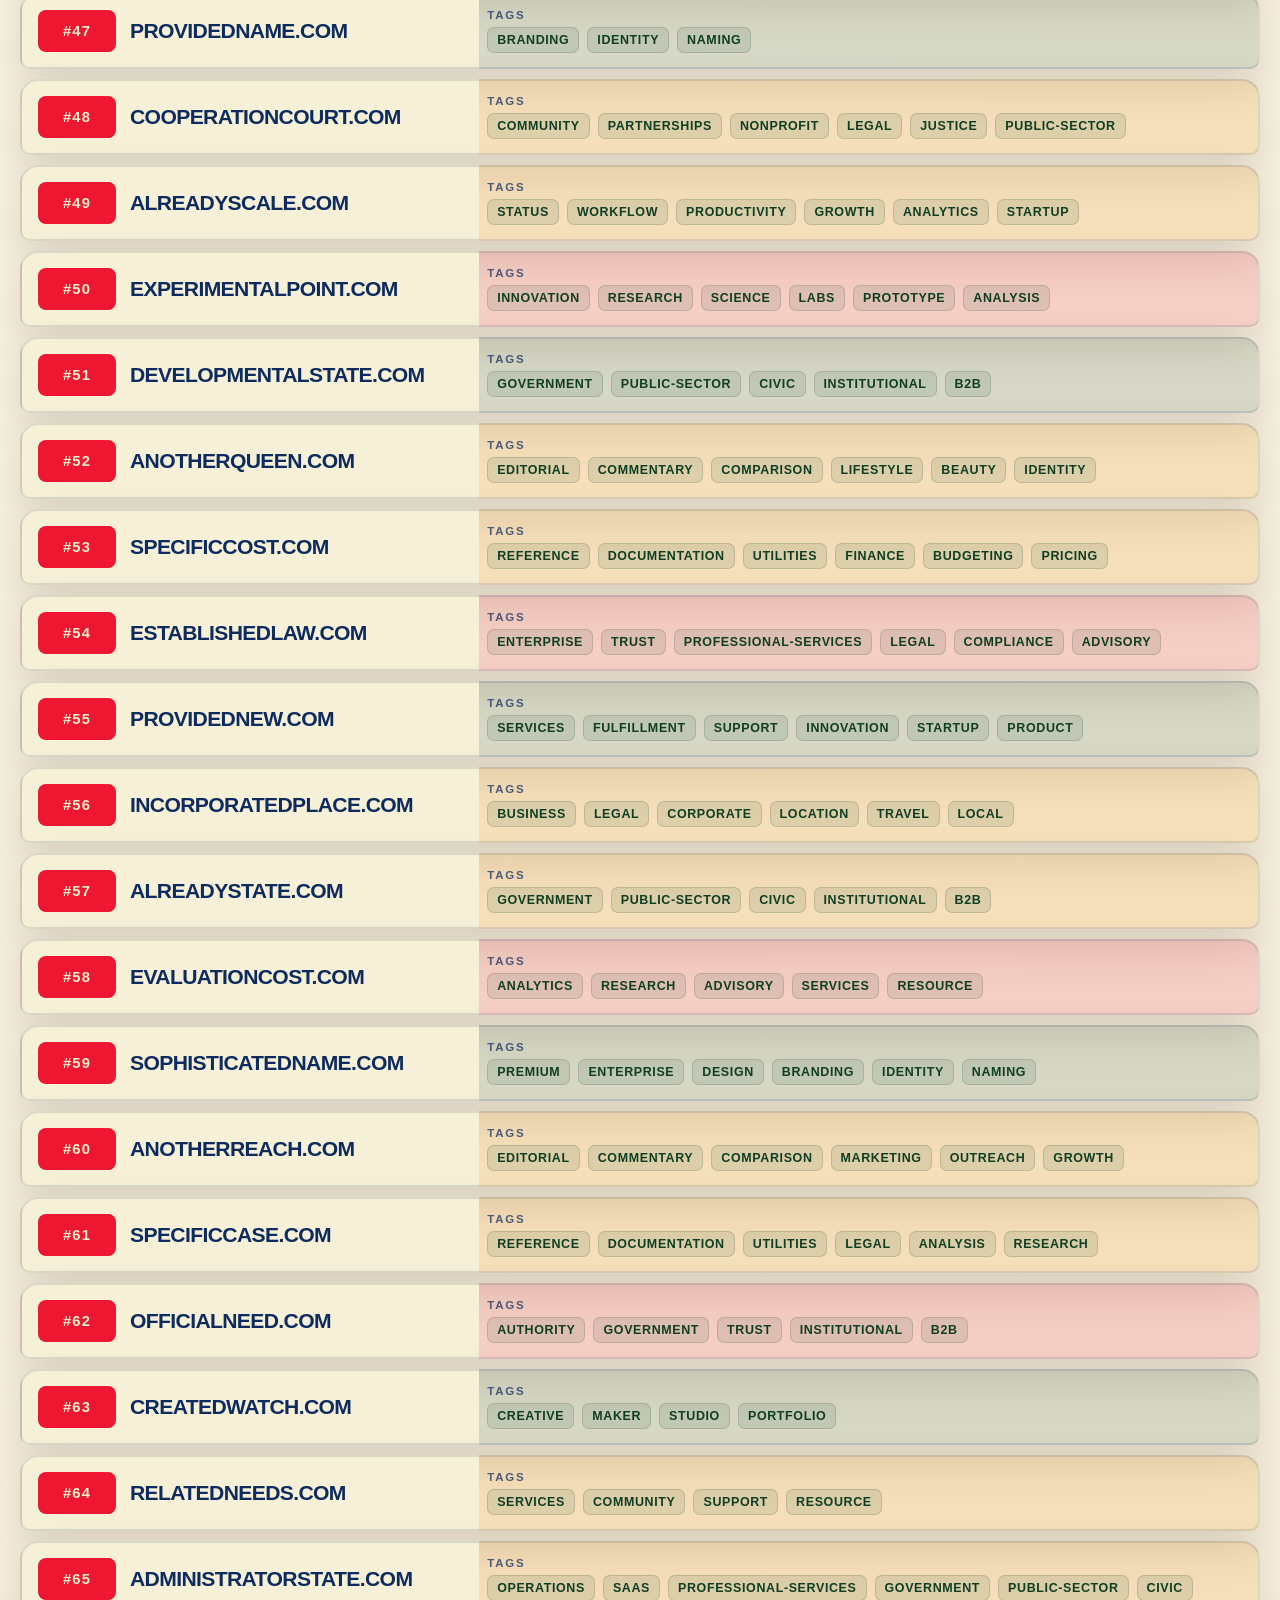
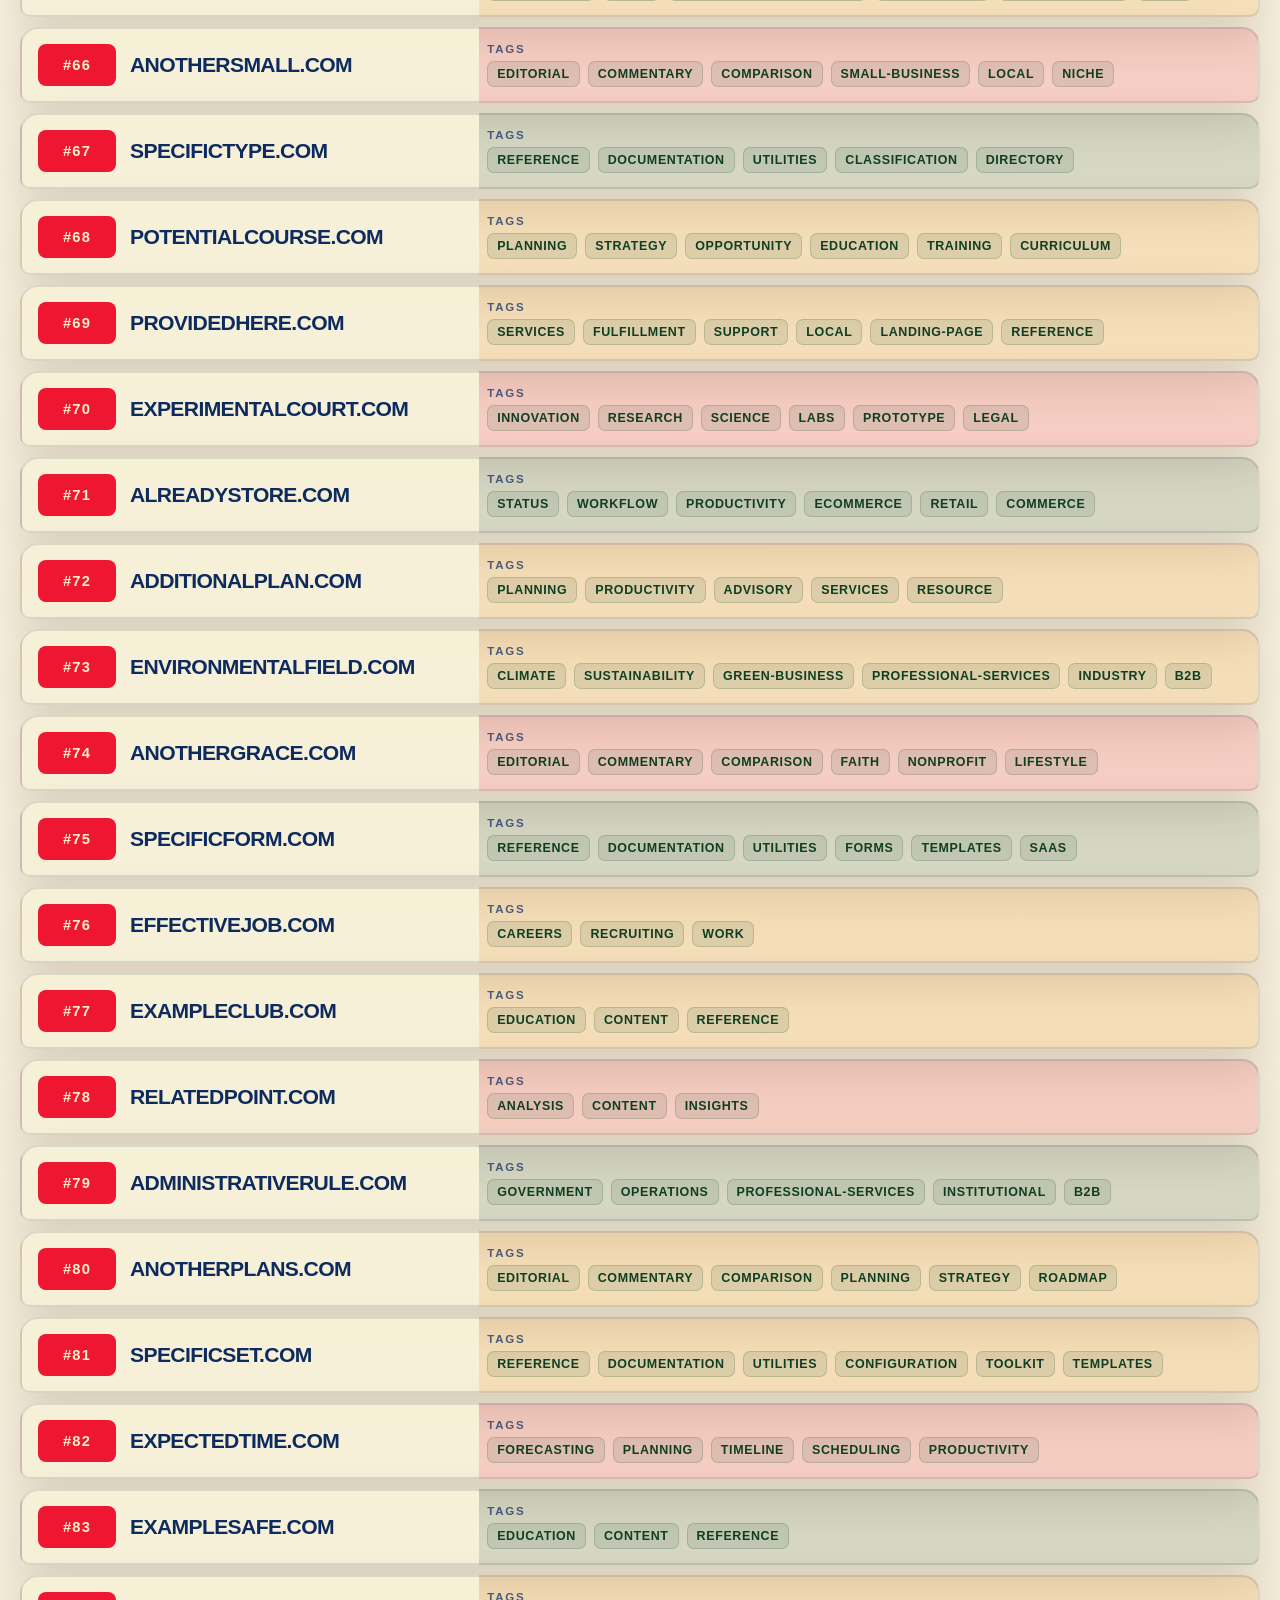
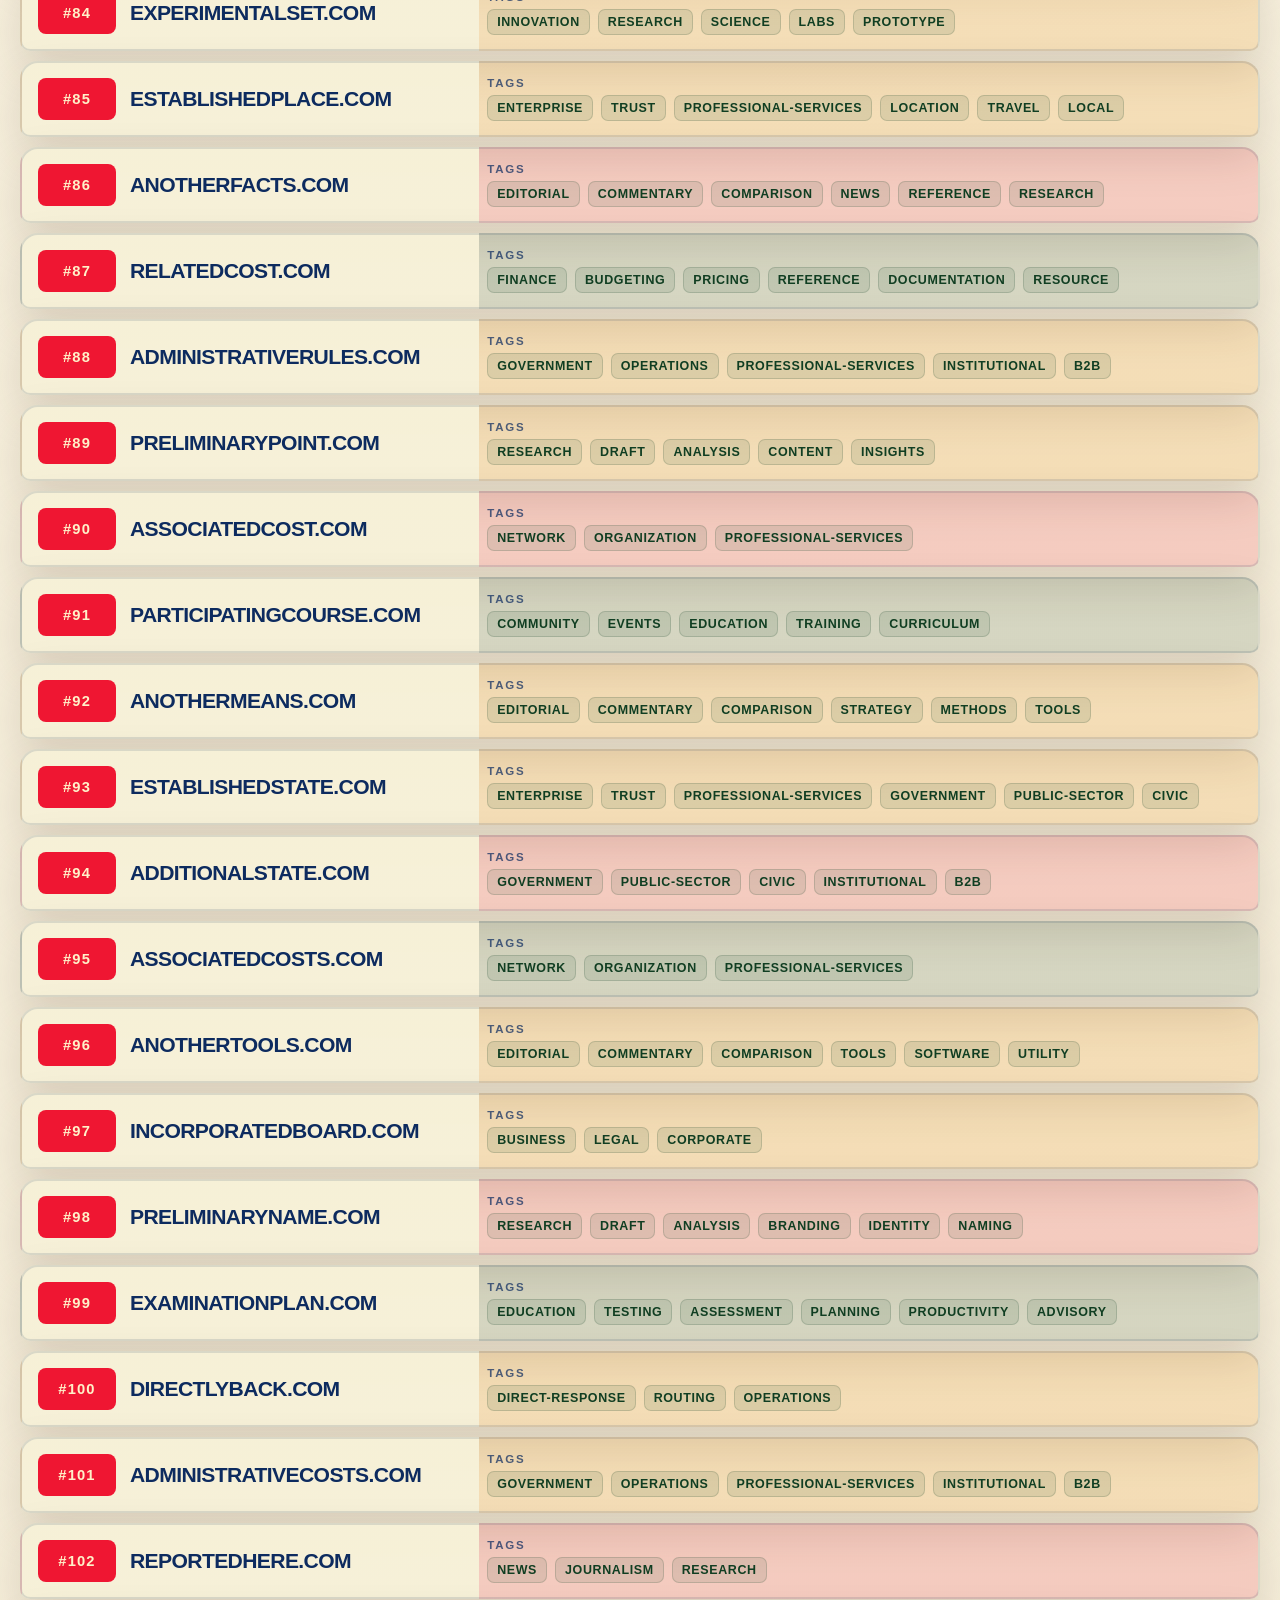
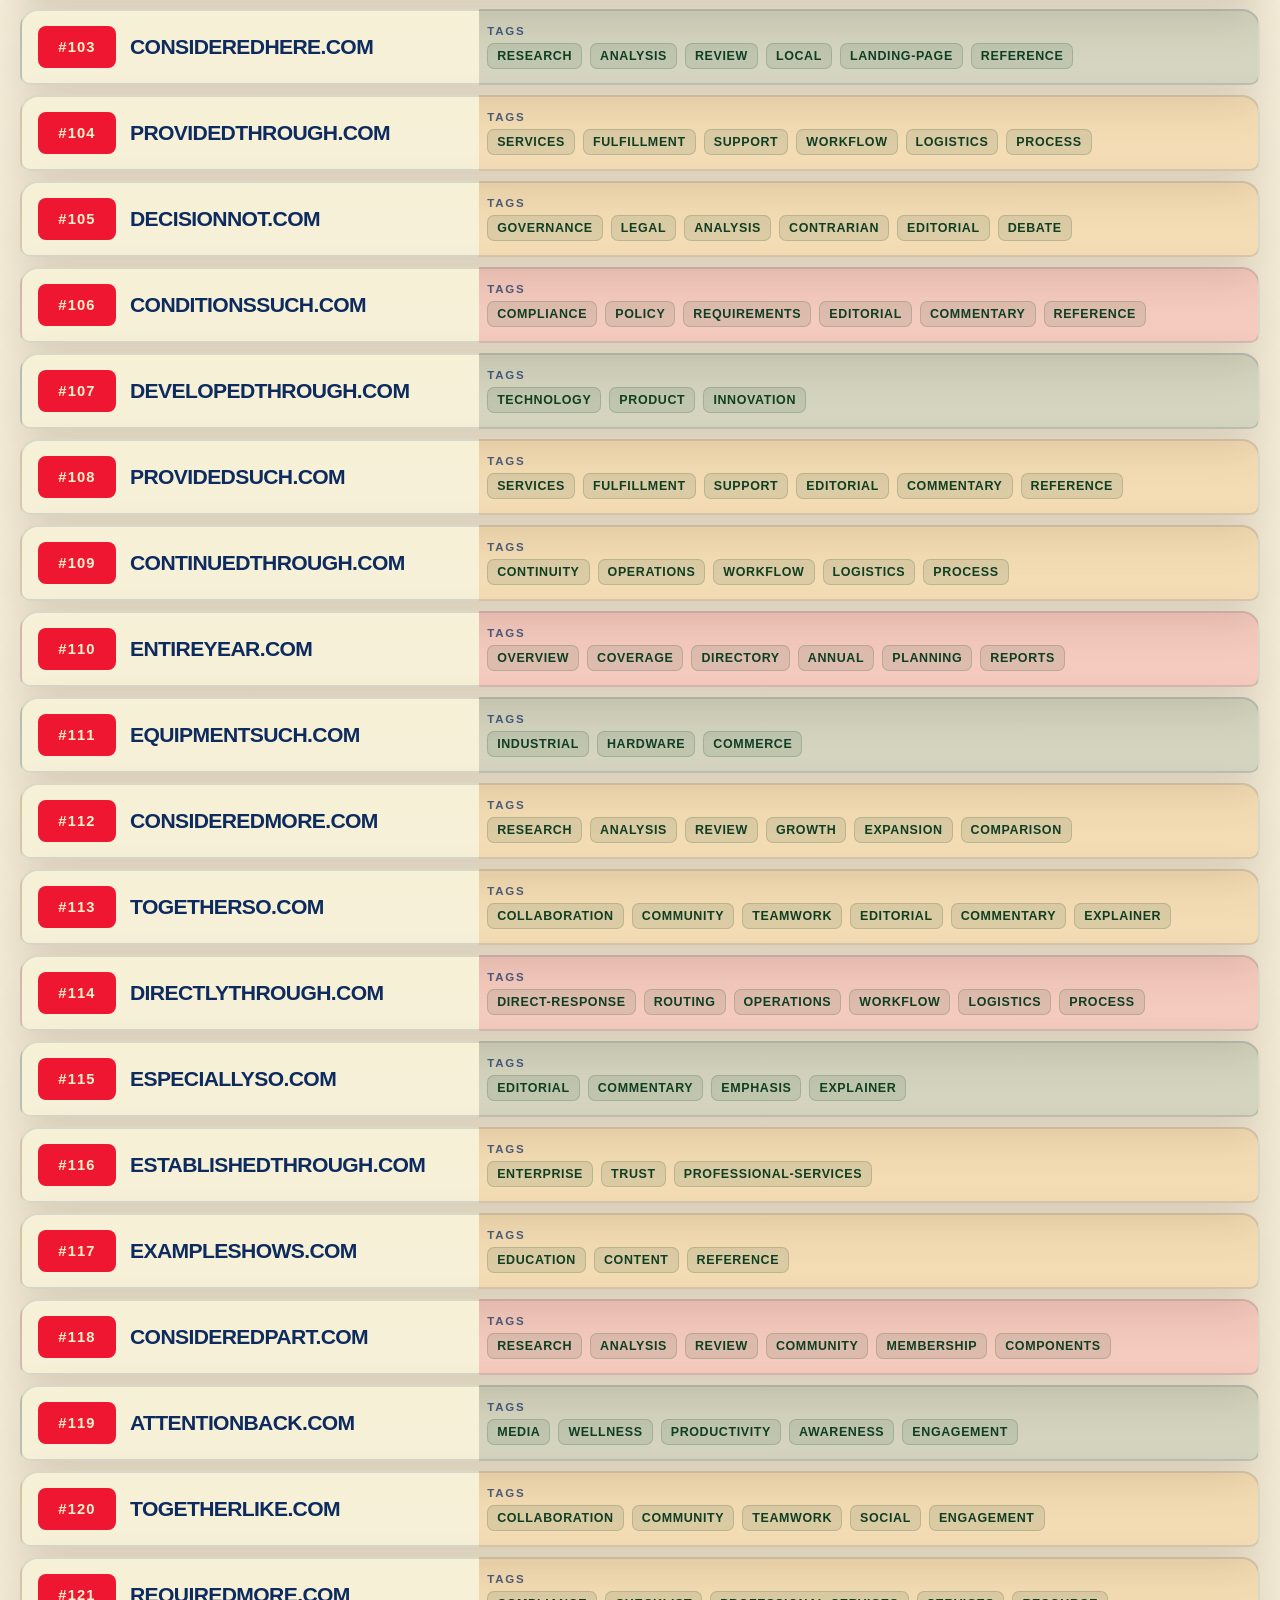
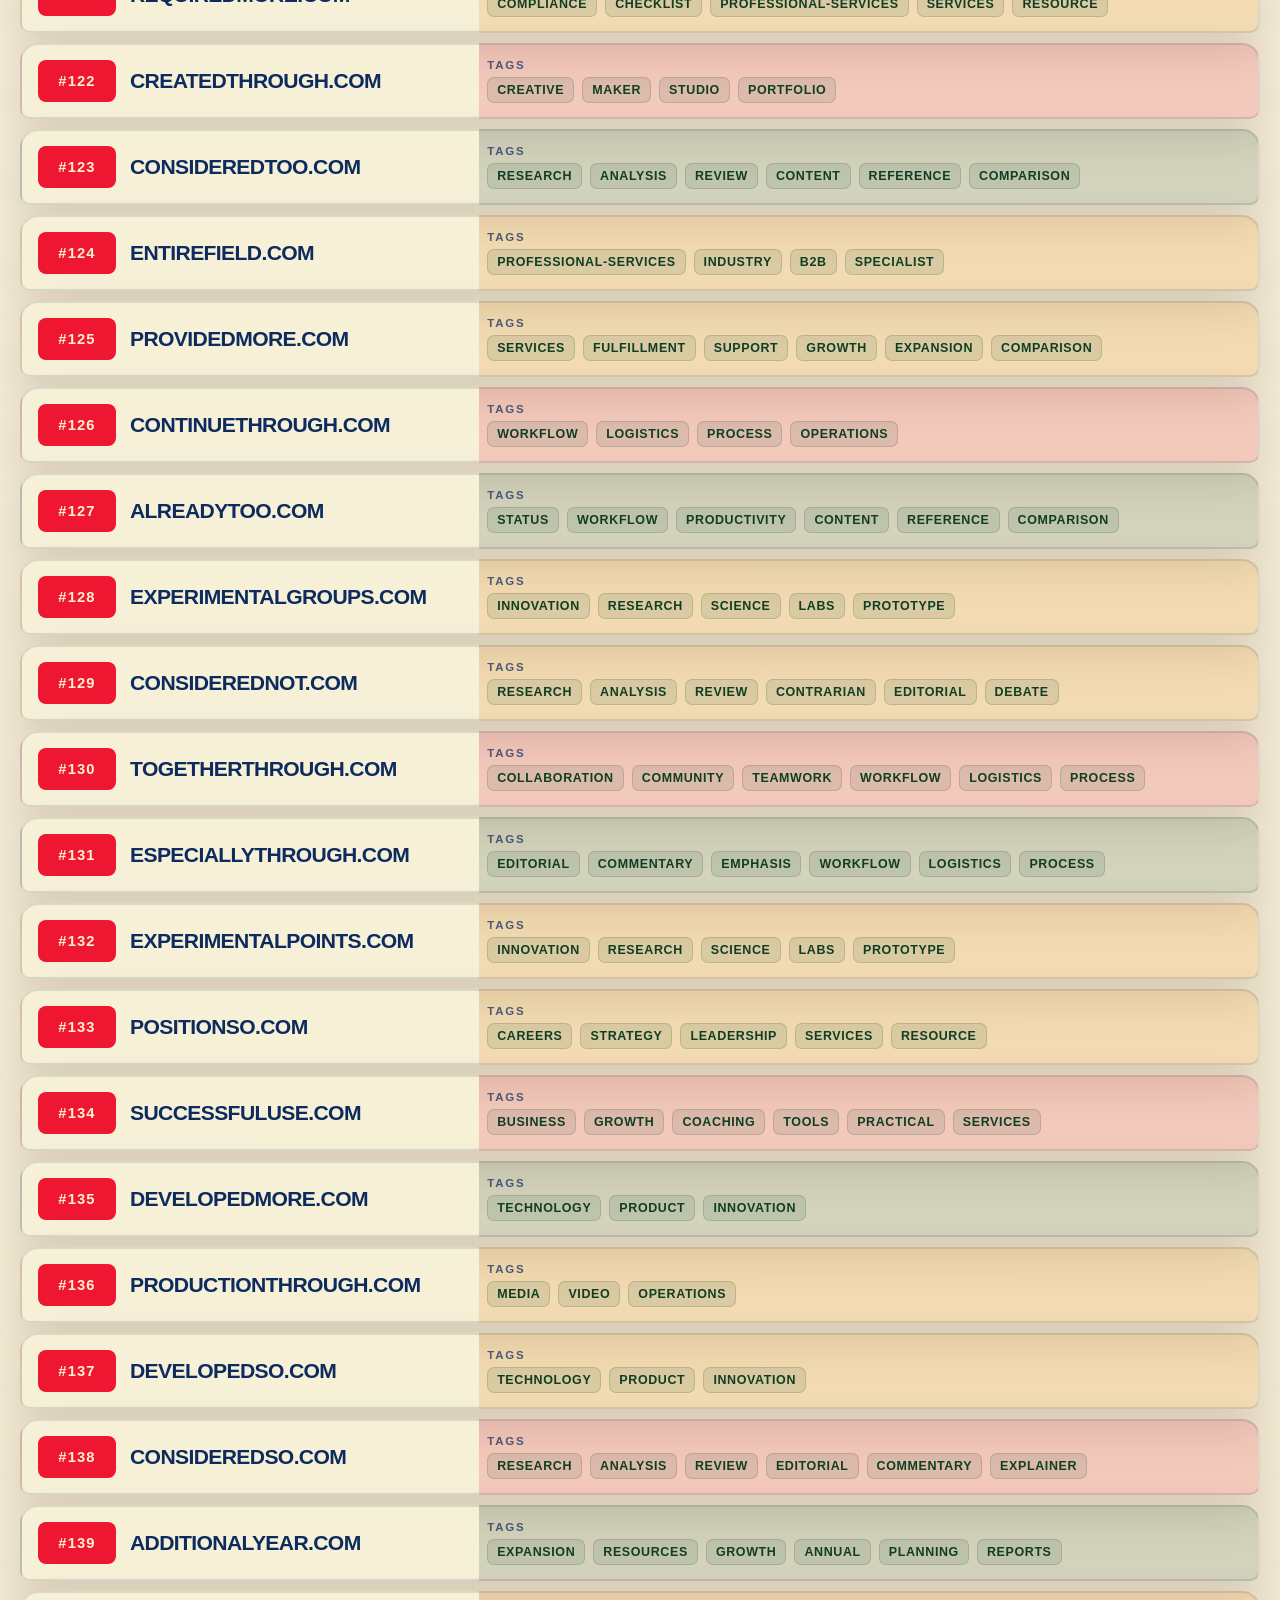
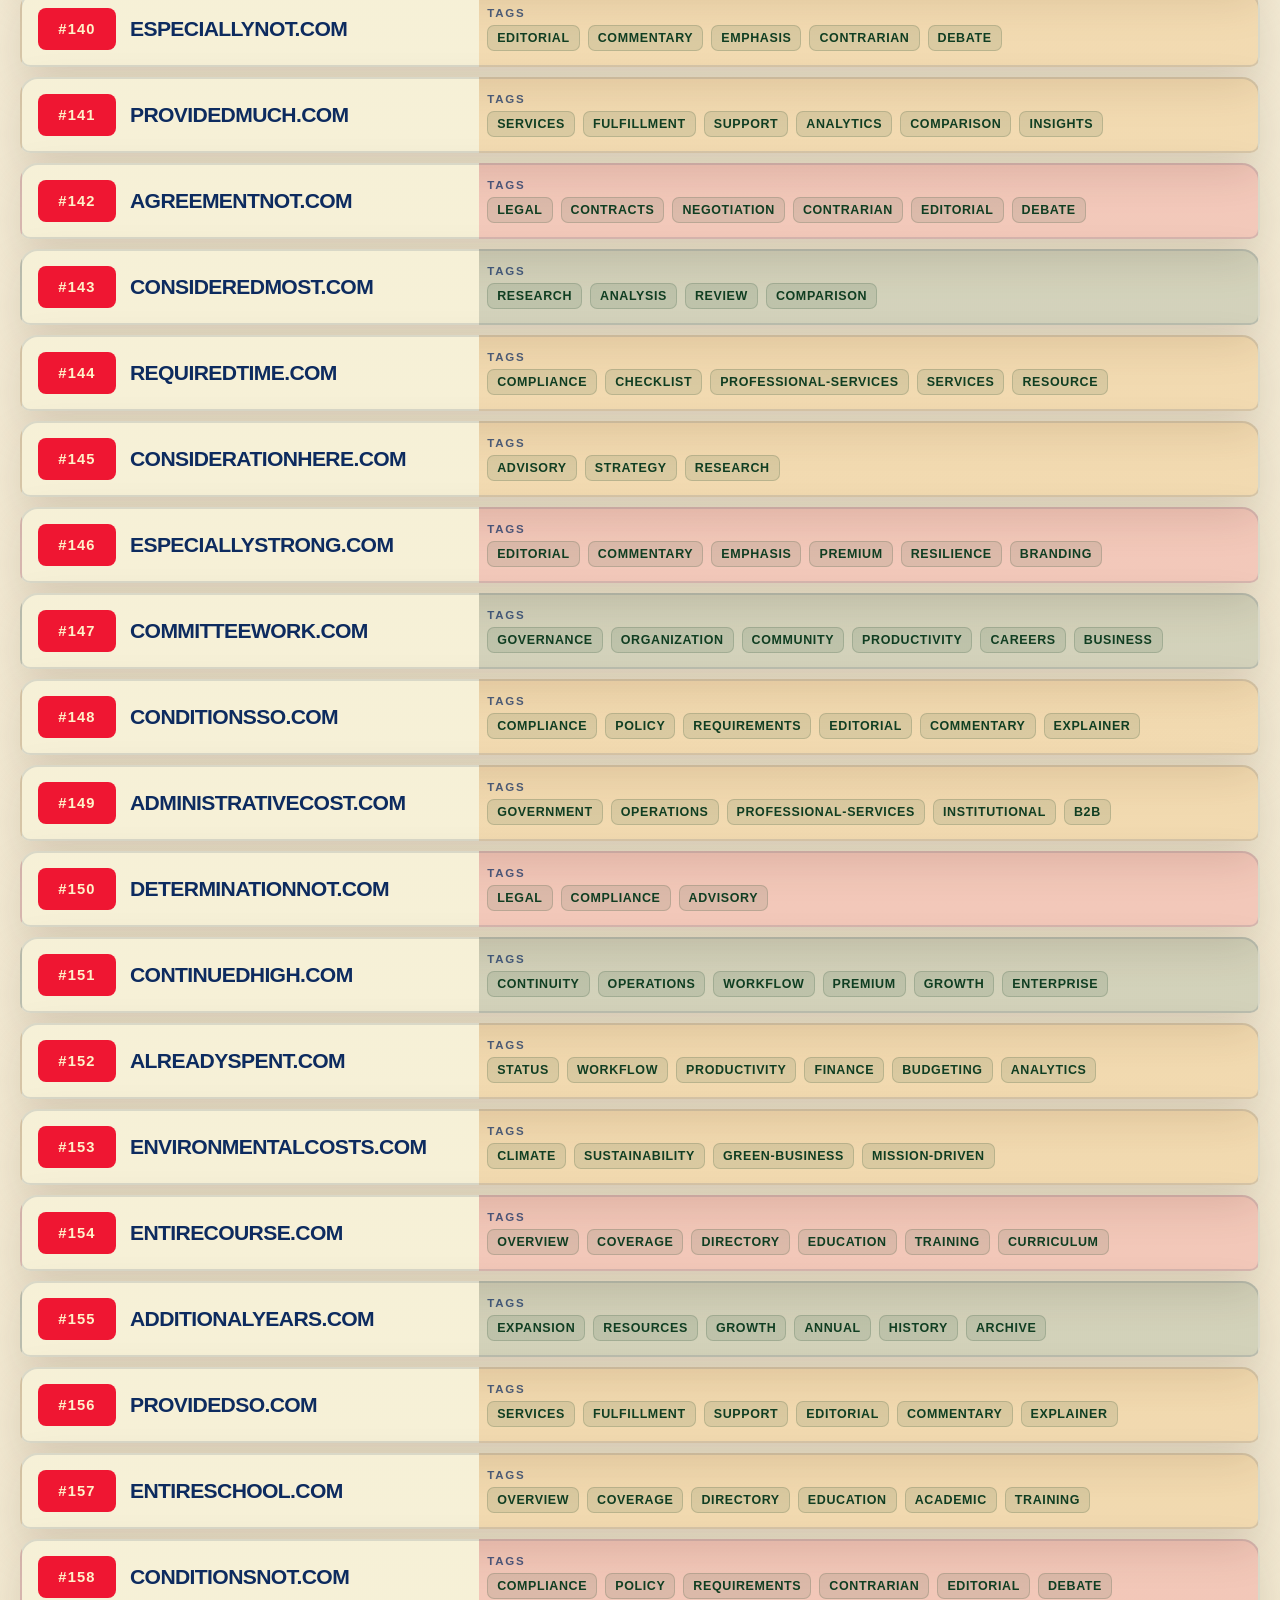
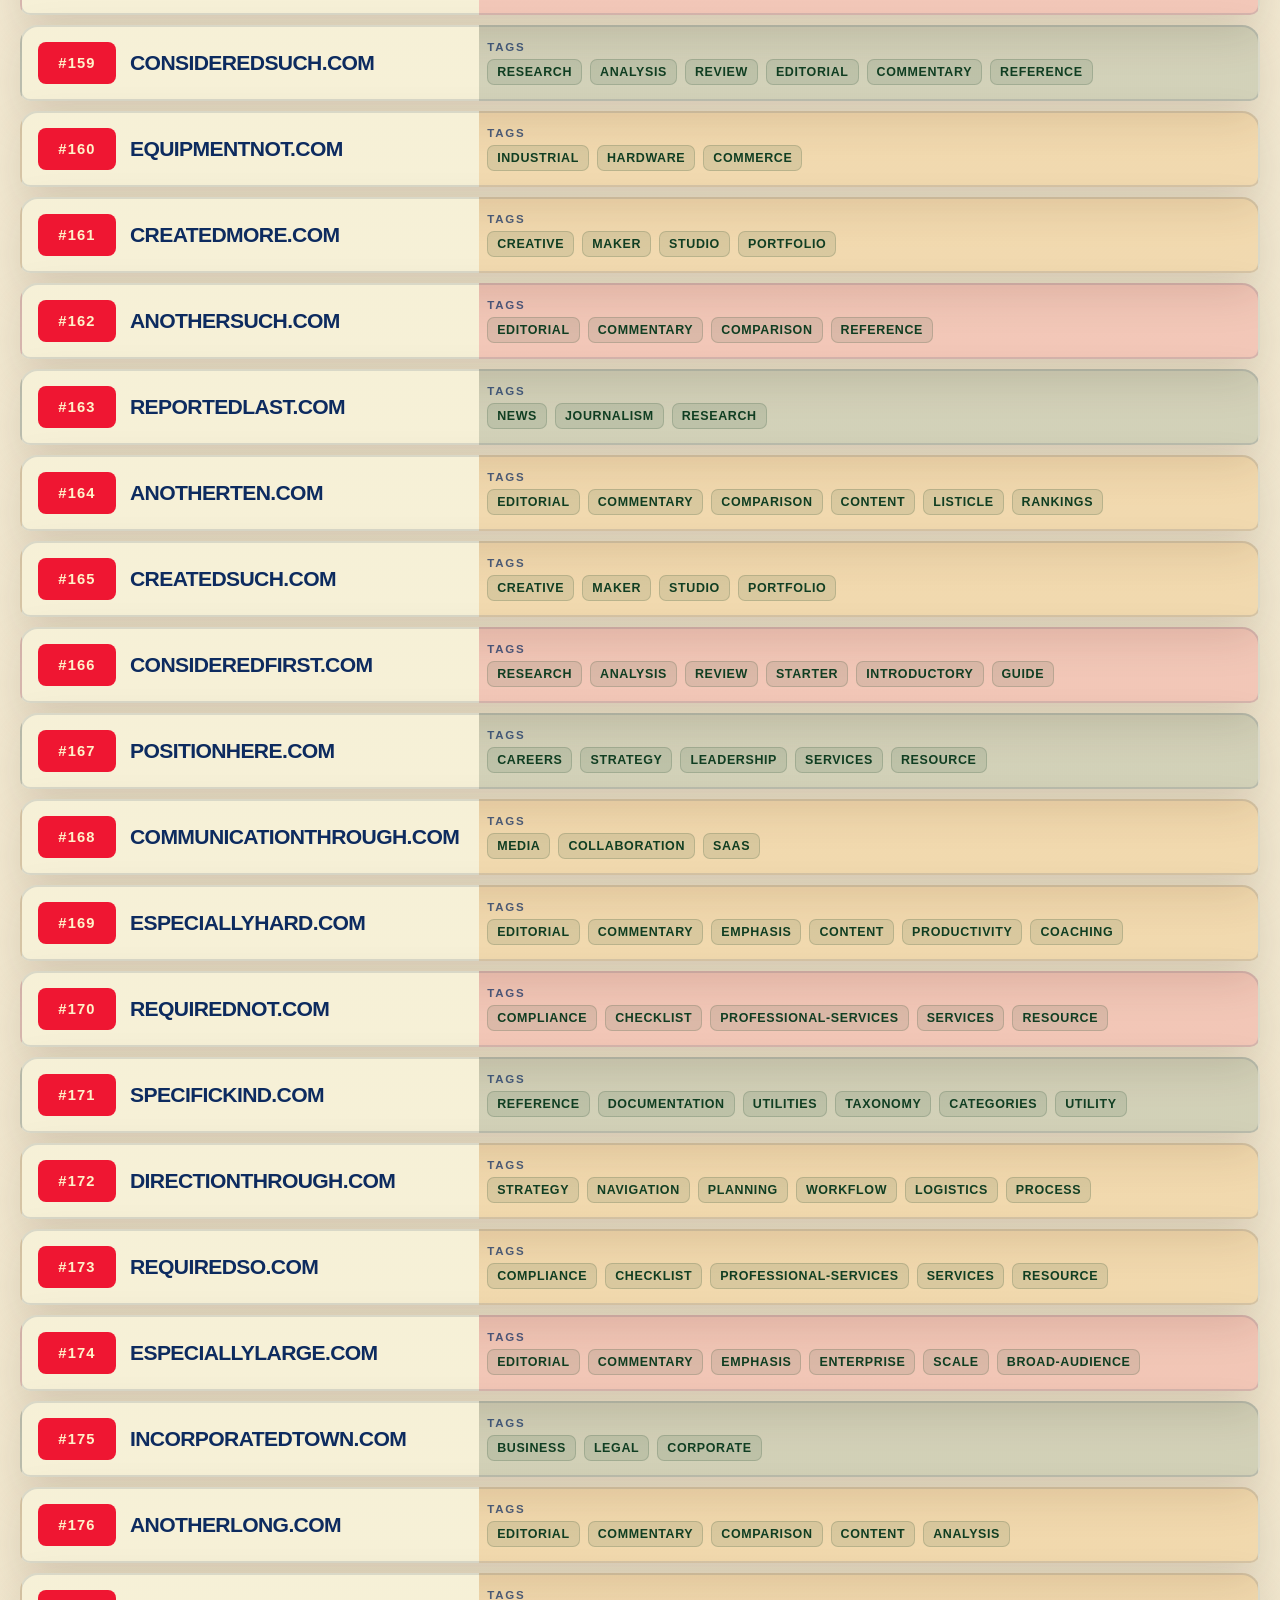
